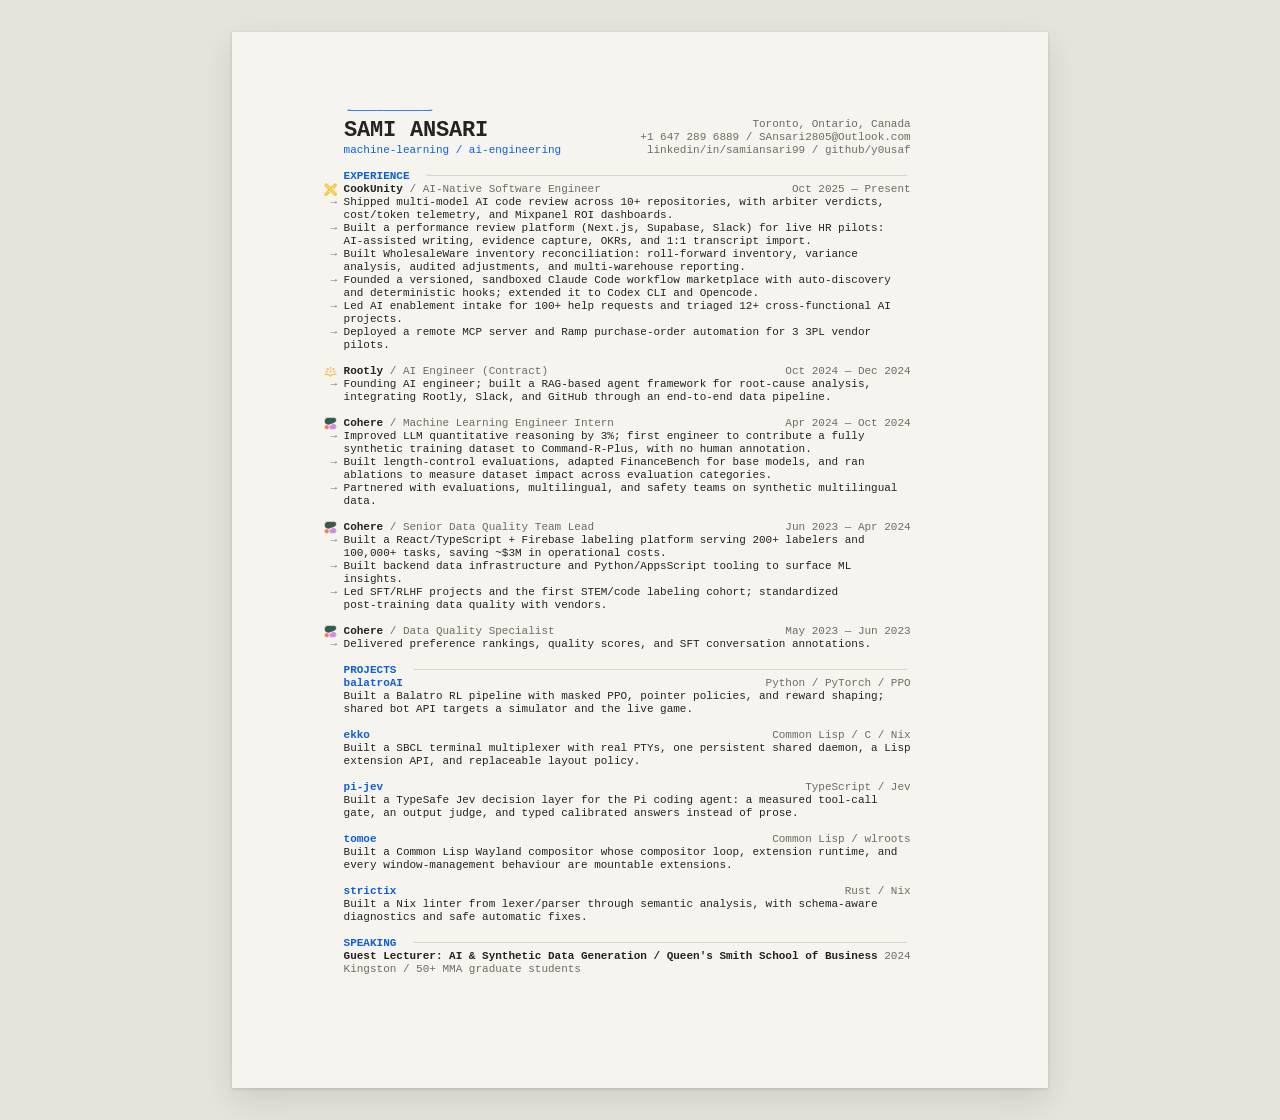
==== index.html @ 53332563 "Refresh projects and fix print output" ====
<!doctype html>
<html lang="en">
<head>
  <meta charset="utf-8">
  <meta name="viewport" content="width=device-width, initial-scale=1">
  <title>Sami Ansari</title>
  <link rel="stylesheet" href="terminal.css">
  <style>
    @font-face { font-family: "Departure Mono"; src: url("assets/DepartureMono-Regular.ttf") format("truetype"); font-weight: 400; font-style: normal; font-display: block; }
    :root { --canvas: #e4e3dc; --paper: #f5f4ef; --ink: #242321; --rule: #d1cec3; --dim: #6e6c64; --accent: #0f5fd6; }
    * { box-sizing: border-box; }
    html { background: var(--canvas); }
    body { min-width: 0; margin: 0; padding: 32px; color: var(--ink); background: var(--canvas); }
    .paper { width: min(8.5in, 100%); min-height: 11in; margin: 0 auto; padding: 60px 72px; background: var(--paper); box-shadow: 0 1px 3px rgb(0 0 0 / 14%), 0 12px 32px rgb(0 0 0 / 10%); }
    .terminal { --terminal-cols: 96; --terminal-rows: 72; --terminal-font-size: 11px; --terminal-cell-height: 13px; --terminal-foreground: var(--ink); --terminal-background: var(--paper); --terminal-accent: var(--accent); --terminal-dim: var(--dim); --terminal-rule: var(--rule); width: 100%; height: auto; min-height: calc(var(--terminal-rows) * var(--terminal-cell-height)); overflow: visible; font-family: "Departure Mono", monospace; }
    @media (max-width: 760px) { body { padding: 0; } .paper { width: max-content; min-height: 0; padding: 24px; box-shadow: none; } .terminal { overflow: visible; } }
    @page { size: letter; margin: 0; }
    @media print { html, body { margin: 0; padding: 0; background: #fff; } .paper { width: 8.5in; min-height: 0; height: auto; margin: 0; padding: 60px 72px; background: #fff; box-shadow: none; } .terminal { --terminal-background: #fff; } }
  </style>
</head>
<body>
  <main class="paper">
    <pre class="terminal" aria-label="Sami Ansari résumé"><span class="terminal-row"><span class="terminal-cell"> </span><span class="terminal-cell"> </span><span class="terminal-cell"> </span><span class="terminal-cell"> </span><span class="terminal-cell"> </span><span class="terminal-cell"> </span><span class="terminal-cell"> </span><span class="terminal-cell"> </span><span class="terminal-cell"> </span><span class="terminal-cell"> </span><span class="terminal-cell"> </span><span class="terminal-cell"> </span><span class="terminal-cell"> </span><span class="terminal-cell"> </span><span class="terminal-cell"> </span><span class="terminal-cell"> </span><span class="terminal-cell"> </span><span class="terminal-cell"> </span><span class="terminal-cell"> </span><span class="terminal-cell"> </span><span class="terminal-cell"> </span><span class="terminal-cell"> </span><span class="terminal-cell"> </span><span class="terminal-cell"> </span><span class="terminal-cell"> </span><span class="terminal-cell"> </span><span class="terminal-cell"> </span><span class="terminal-cell"> </span><span class="terminal-cell"> </span><span class="terminal-cell"> </span><span class="terminal-cell"> </span><span class="terminal-cell"> </span><span class="terminal-cell"> </span><span class="terminal-cell"> </span><span class="terminal-cell"> </span><span class="terminal-cell"> </span><span class="terminal-cell"> </span><span class="terminal-cell"> </span><span class="terminal-cell"> </span><span class="terminal-cell"> </span><span class="terminal-cell"> </span><span class="terminal-cell"> </span><span class="terminal-cell"> </span><span class="terminal-cell"> </span><span class="terminal-cell"> </span><span class="terminal-cell"> </span><span class="terminal-cell"> </span><span class="terminal-cell"> </span><span class="terminal-cell"> </span><span class="terminal-cell"> </span><span class="terminal-cell"> </span><span class="terminal-cell"> </span><span class="terminal-cell"> </span><span class="terminal-cell"> </span><span class="terminal-cell"> </span><span class="terminal-cell"> </span><span class="terminal-cell"> </span><span class="terminal-cell"> </span><span class="terminal-cell"> </span><span class="terminal-cell"> </span><span class="terminal-cell"> </span><span class="terminal-cell"> </span><span class="terminal-cell"> </span><span class="terminal-cell"> </span><span class="terminal-cell"> </span><span class="terminal-cell"> </span><span class="terminal-cell"> </span><span class="terminal-cell"> </span><span class="terminal-cell"> </span><span class="terminal-cell"> </span><span class="terminal-cell"> </span><span class="terminal-cell"> </span><span class="terminal-cell"> </span><span class="terminal-cell"> </span><span class="terminal-cell"> </span><span class="terminal-cell"> </span><span class="terminal-cell"> </span><span class="terminal-cell"> </span><span class="terminal-cell"> </span><span class="terminal-cell"> </span><span class="terminal-cell"> </span><span class="terminal-cell"> </span><span class="terminal-cell"> </span><span class="terminal-cell"> </span><span class="terminal-cell"> </span><span class="terminal-cell"> </span><span class="terminal-cell"> </span><span class="terminal-cell"> </span><span class="terminal-cell"> </span><span class="terminal-cell"> </span><span class="terminal-cell"> </span><span class="terminal-cell"> </span><span class="terminal-cell"> </span><span class="terminal-cell"> </span><span class="terminal-cell"> </span><span class="terminal-cell"> </span></span>
<span class="terminal-row"><span class="terminal-cell"> </span><span class="terminal-cell"> </span><span class="terminal-cell"> </span><span class="terminal-cell"> </span><span class="terminal-cell"> </span><span class="terminal-cell"> </span><span class="terminal-cell accent">╶</span><span class="terminal-cell accent">─</span><span class="terminal-cell accent">─</span><span class="terminal-cell accent">─</span><span class="terminal-cell accent">─</span><span class="terminal-cell accent">─</span><span class="terminal-cell accent">─</span><span class="terminal-cell accent">─</span><span class="terminal-cell accent">─</span><span class="terminal-cell accent">─</span><span class="terminal-cell accent">─</span><span class="terminal-cell accent">─</span><span class="terminal-cell accent">─</span><span class="terminal-cell accent">╴</span><span class="terminal-cell"> </span><span class="terminal-cell"> </span><span class="terminal-cell"> </span><span class="terminal-cell"> </span><span class="terminal-cell"> </span><span class="terminal-cell"> </span><span class="terminal-cell"> </span><span class="terminal-cell"> </span><span class="terminal-cell"> </span><span class="terminal-cell"> </span><span class="terminal-cell"> </span><span class="terminal-cell"> </span><span class="terminal-cell"> </span><span class="terminal-cell"> </span><span class="terminal-cell"> </span><span class="terminal-cell"> </span><span class="terminal-cell"> </span><span class="terminal-cell"> </span><span class="terminal-cell"> </span><span class="terminal-cell"> </span><span class="terminal-cell"> </span><span class="terminal-cell"> </span><span class="terminal-cell"> </span><span class="terminal-cell"> </span><span class="terminal-cell"> </span><span class="terminal-cell"> </span><span class="terminal-cell"> </span><span class="terminal-cell"> </span><span class="terminal-cell"> </span><span class="terminal-cell"> </span><span class="terminal-cell"> </span><span class="terminal-cell"> </span><span class="terminal-cell"> </span><span class="terminal-cell"> </span><span class="terminal-cell"> </span><span class="terminal-cell"> </span><span class="terminal-cell"> </span><span class="terminal-cell"> </span><span class="terminal-cell"> </span><span class="terminal-cell"> </span><span class="terminal-cell"> </span><span class="terminal-cell"> </span><span class="terminal-cell"> </span><span class="terminal-cell"> </span><span class="terminal-cell"> </span><span class="terminal-cell"> </span><span class="terminal-cell"> </span><span class="terminal-cell"> </span><span class="terminal-cell"> </span><span class="terminal-cell"> </span><span class="terminal-cell"> </span><span class="terminal-cell"> </span><span class="terminal-cell"> </span><span class="terminal-cell"> </span><span class="terminal-cell"> </span><span class="terminal-cell"> </span><span class="terminal-cell"> </span><span class="terminal-cell"> </span><span class="terminal-cell"> </span><span class="terminal-cell"> </span><span class="terminal-cell"> </span><span class="terminal-cell"> </span><span class="terminal-cell"> </span><span class="terminal-cell"> </span><span class="terminal-cell"> </span><span class="terminal-cell"> </span><span class="terminal-cell"> </span><span class="terminal-cell"> </span><span class="terminal-cell"> </span><span class="terminal-cell"> </span><span class="terminal-cell"> </span><span class="terminal-cell"> </span><span class="terminal-cell"> </span><span class="terminal-cell"> </span><span class="terminal-cell"> </span><span class="terminal-cell"> </span></span>
<span class="terminal-row"><span class="terminal-cell"> </span><span class="terminal-cell"> </span><span class="terminal-cell"> </span><span class="terminal-cell"> </span><span class="terminal-cell"> </span><span class="terminal-cell"> </span><span class="terminal-cell terminal-scaled-glyph strong" style="--terminal-scale:2;grid-column:span 2">S</span><span class="terminal-cell terminal-scaled-glyph strong" style="--terminal-scale:2;grid-column:span 2">A</span><span class="terminal-cell terminal-scaled-glyph strong" style="--terminal-scale:2;grid-column:span 2">M</span><span class="terminal-cell terminal-scaled-glyph strong" style="--terminal-scale:2;grid-column:span 2">I</span><span class="terminal-cell terminal-scaled-glyph strong" style="--terminal-scale:2;grid-column:span 2"> </span><span class="terminal-cell terminal-scaled-glyph strong" style="--terminal-scale:2;grid-column:span 2">A</span><span class="terminal-cell terminal-scaled-glyph strong" style="--terminal-scale:2;grid-column:span 2">N</span><span class="terminal-cell terminal-scaled-glyph strong" style="--terminal-scale:2;grid-column:span 2">S</span><span class="terminal-cell terminal-scaled-glyph strong" style="--terminal-scale:2;grid-column:span 2">A</span><span class="terminal-cell terminal-scaled-glyph strong" style="--terminal-scale:2;grid-column:span 2">R</span><span class="terminal-cell terminal-scaled-glyph strong" style="--terminal-scale:2;grid-column:span 2">I</span><span class="terminal-cell"> </span><span class="terminal-cell"> </span><span class="terminal-cell"> </span><span class="terminal-cell"> </span><span class="terminal-cell"> </span><span class="terminal-cell"> </span><span class="terminal-cell"> </span><span class="terminal-cell"> </span><span class="terminal-cell"> </span><span class="terminal-cell"> </span><span class="terminal-cell"> </span><span class="terminal-cell"> </span><span class="terminal-cell"> </span><span class="terminal-cell"> </span><span class="terminal-cell"> </span><span class="terminal-cell"> </span><span class="terminal-cell"> </span><span class="terminal-cell"> </span><span class="terminal-cell"> </span><span class="terminal-cell"> </span><span class="terminal-cell"> </span><span class="terminal-cell"> </span><span class="terminal-cell"> </span><span class="terminal-cell"> </span><span class="terminal-cell"> </span><span class="terminal-cell"> </span><span class="terminal-cell"> </span><span class="terminal-cell"> </span><span class="terminal-cell"> </span><span class="terminal-cell"> </span><span class="terminal-cell"> </span><span class="terminal-cell"> </span><span class="terminal-cell"> </span><span class="terminal-cell"> </span><span class="terminal-cell"> </span><span class="terminal-cell"> </span><span class="terminal-cell"> </span><span class="terminal-cell"> </span><span class="terminal-cell"> </span><span class="terminal-cell"> </span><span class="terminal-cell dim">T</span><span class="terminal-cell dim">o</span><span class="terminal-cell dim">r</span><span class="terminal-cell dim">o</span><span class="terminal-cell dim">n</span><span class="terminal-cell dim">t</span><span class="terminal-cell dim">o</span><span class="terminal-cell dim">,</span><span class="terminal-cell dim"> </span><span class="terminal-cell dim">O</span><span class="terminal-cell dim">n</span><span class="terminal-cell dim">t</span><span class="terminal-cell dim">a</span><span class="terminal-cell dim">r</span><span class="terminal-cell dim">i</span><span class="terminal-cell dim">o</span><span class="terminal-cell dim">,</span><span class="terminal-cell dim"> </span><span class="terminal-cell dim">C</span><span class="terminal-cell dim">a</span><span class="terminal-cell dim">n</span><span class="terminal-cell dim">a</span><span class="terminal-cell dim">d</span><span class="terminal-cell dim">a</span><span class="terminal-cell"> </span><span class="terminal-cell"> </span><span class="terminal-cell"> </span><span class="terminal-cell"> </span></span>
<span class="terminal-row"><span class="terminal-cell"> </span><span class="terminal-cell"> </span><span class="terminal-cell"> </span><span class="terminal-cell"> </span><span class="terminal-cell"> </span><span class="terminal-cell"> </span><span class="terminal-cell"> </span><span class="terminal-cell"> </span><span class="terminal-cell"> </span><span class="terminal-cell"> </span><span class="terminal-cell"> </span><span class="terminal-cell"> </span><span class="terminal-cell"> </span><span class="terminal-cell"> </span><span class="terminal-cell"> </span><span class="terminal-cell"> </span><span class="terminal-cell"> </span><span class="terminal-cell"> </span><span class="terminal-cell"> </span><span class="terminal-cell"> </span><span class="terminal-cell"> </span><span class="terminal-cell"> </span><span class="terminal-cell"> </span><span class="terminal-cell"> </span><span class="terminal-cell"> </span><span class="terminal-cell"> </span><span class="terminal-cell"> </span><span class="terminal-cell"> </span><span class="terminal-cell"> </span><span class="terminal-cell"> </span><span class="terminal-cell"> </span><span class="terminal-cell"> </span><span class="terminal-cell"> </span><span class="terminal-cell"> </span><span class="terminal-cell"> </span><span class="terminal-cell"> </span><span class="terminal-cell"> </span><span class="terminal-cell"> </span><span class="terminal-cell"> </span><span class="terminal-cell"> </span><span class="terminal-cell"> </span><span class="terminal-cell"> </span><span class="terminal-cell"> </span><span class="terminal-cell"> </span><span class="terminal-cell"> </span><span class="terminal-cell"> </span><span class="terminal-cell"> </span><span class="terminal-cell"> </span><span class="terminal-cell"> </span><span class="terminal-cell"> </span><span class="terminal-cell"> </span><span class="terminal-cell dim">+</span><span class="terminal-cell dim">1</span><span class="terminal-cell dim"> </span><span class="terminal-cell dim">6</span><span class="terminal-cell dim">4</span><span class="terminal-cell dim">7</span><span class="terminal-cell dim"> </span><span class="terminal-cell dim">2</span><span class="terminal-cell dim">8</span><span class="terminal-cell dim">9</span><span class="terminal-cell dim"> </span><span class="terminal-cell dim">6</span><span class="terminal-cell dim">8</span><span class="terminal-cell dim">8</span><span class="terminal-cell dim">9</span><span class="terminal-cell dim"> </span><span class="terminal-cell dim">/</span><span class="terminal-cell dim"> </span><span class="terminal-cell dim">S</span><span class="terminal-cell dim">A</span><span class="terminal-cell dim">n</span><span class="terminal-cell dim">s</span><span class="terminal-cell dim">a</span><span class="terminal-cell dim">r</span><span class="terminal-cell dim">i</span><span class="terminal-cell dim">2</span><span class="terminal-cell dim">8</span><span class="terminal-cell dim">0</span><span class="terminal-cell dim">5</span><span class="terminal-cell dim">@</span><span class="terminal-cell dim">O</span><span class="terminal-cell dim">u</span><span class="terminal-cell dim">t</span><span class="terminal-cell dim">l</span><span class="terminal-cell dim">o</span><span class="terminal-cell dim">o</span><span class="terminal-cell dim">k</span><span class="terminal-cell dim">.</span><span class="terminal-cell dim">c</span><span class="terminal-cell dim">o</span><span class="terminal-cell dim">m</span><span class="terminal-cell"> </span><span class="terminal-cell"> </span><span class="terminal-cell"> </span><span class="terminal-cell"> </span></span>
<span class="terminal-row"><span class="terminal-cell"> </span><span class="terminal-cell"> </span><span class="terminal-cell"> </span><span class="terminal-cell"> </span><span class="terminal-cell"> </span><span class="terminal-cell"> </span><span class="terminal-cell accent">m</span><span class="terminal-cell accent">a</span><span class="terminal-cell accent">c</span><span class="terminal-cell accent">h</span><span class="terminal-cell accent">i</span><span class="terminal-cell accent">n</span><span class="terminal-cell accent">e</span><span class="terminal-cell accent">-</span><span class="terminal-cell accent">l</span><span class="terminal-cell accent">e</span><span class="terminal-cell accent">a</span><span class="terminal-cell accent">r</span><span class="terminal-cell accent">n</span><span class="terminal-cell accent">i</span><span class="terminal-cell accent">n</span><span class="terminal-cell accent">g</span><span class="terminal-cell accent"> </span><span class="terminal-cell accent">/</span><span class="terminal-cell accent"> </span><span class="terminal-cell accent">a</span><span class="terminal-cell accent">i</span><span class="terminal-cell accent">-</span><span class="terminal-cell accent">e</span><span class="terminal-cell accent">n</span><span class="terminal-cell accent">g</span><span class="terminal-cell accent">i</span><span class="terminal-cell accent">n</span><span class="terminal-cell accent">e</span><span class="terminal-cell accent">e</span><span class="terminal-cell accent">r</span><span class="terminal-cell accent">i</span><span class="terminal-cell accent">n</span><span class="terminal-cell accent">g</span><span class="terminal-cell"> </span><span class="terminal-cell"> </span><span class="terminal-cell"> </span><span class="terminal-cell"> </span><span class="terminal-cell"> </span><span class="terminal-cell"> </span><span class="terminal-cell"> </span><span class="terminal-cell"> </span><span class="terminal-cell"> </span><span class="terminal-cell"> </span><span class="terminal-cell"> </span><span class="terminal-cell"> </span><span class="terminal-cell"> </span><span class="terminal-cell dim">l</span><span class="terminal-cell dim">i</span><span class="terminal-cell dim">n</span><span class="terminal-cell dim">k</span><span class="terminal-cell dim">e</span><span class="terminal-cell dim">d</span><span class="terminal-cell dim">i</span><span class="terminal-cell dim">n</span><span class="terminal-cell dim">/</span><span class="terminal-cell dim">i</span><span class="terminal-cell dim">n</span><span class="terminal-cell dim">/</span><span class="terminal-cell dim">s</span><span class="terminal-cell dim">a</span><span class="terminal-cell dim">m</span><span class="terminal-cell dim">i</span><span class="terminal-cell dim">a</span><span class="terminal-cell dim">n</span><span class="terminal-cell dim">s</span><span class="terminal-cell dim">a</span><span class="terminal-cell dim">r</span><span class="terminal-cell dim">i</span><span class="terminal-cell dim">9</span><span class="terminal-cell dim">9</span><span class="terminal-cell dim"> </span><span class="terminal-cell dim">/</span><span class="terminal-cell dim"> </span><span class="terminal-cell dim">g</span><span class="terminal-cell dim">i</span><span class="terminal-cell dim">t</span><span class="terminal-cell dim">h</span><span class="terminal-cell dim">u</span><span class="terminal-cell dim">b</span><span class="terminal-cell dim">/</span><span class="terminal-cell dim">y</span><span class="terminal-cell dim">0</span><span class="terminal-cell dim">u</span><span class="terminal-cell dim">s</span><span class="terminal-cell dim">a</span><span class="terminal-cell dim">f</span><span class="terminal-cell"> </span><span class="terminal-cell"> </span><span class="terminal-cell"> </span><span class="terminal-cell"> </span></span>
<span class="terminal-row"><span class="terminal-cell"> </span><span class="terminal-cell"> </span><span class="terminal-cell"> </span><span class="terminal-cell"> </span><span class="terminal-cell"> </span><span class="terminal-cell"> </span><span class="terminal-cell"> </span><span class="terminal-cell"> </span><span class="terminal-cell"> </span><span class="terminal-cell"> </span><span class="terminal-cell"> </span><span class="terminal-cell"> </span><span class="terminal-cell"> </span><span class="terminal-cell"> </span><span class="terminal-cell"> </span><span class="terminal-cell"> </span><span class="terminal-cell"> </span><span class="terminal-cell"> </span><span class="terminal-cell"> </span><span class="terminal-cell"> </span><span class="terminal-cell"> </span><span class="terminal-cell"> </span><span class="terminal-cell"> </span><span class="terminal-cell"> </span><span class="terminal-cell"> </span><span class="terminal-cell"> </span><span class="terminal-cell"> </span><span class="terminal-cell"> </span><span class="terminal-cell"> </span><span class="terminal-cell"> </span><span class="terminal-cell"> </span><span class="terminal-cell"> </span><span class="terminal-cell"> </span><span class="terminal-cell"> </span><span class="terminal-cell"> </span><span class="terminal-cell"> </span><span class="terminal-cell"> </span><span class="terminal-cell"> </span><span class="terminal-cell"> </span><span class="terminal-cell"> </span><span class="terminal-cell"> </span><span class="terminal-cell"> </span><span class="terminal-cell"> </span><span class="terminal-cell"> </span><span class="terminal-cell"> </span><span class="terminal-cell"> </span><span class="terminal-cell"> </span><span class="terminal-cell"> </span><span class="terminal-cell"> </span><span class="terminal-cell"> </span><span class="terminal-cell"> </span><span class="terminal-cell"> </span><span class="terminal-cell"> </span><span class="terminal-cell"> </span><span class="terminal-cell"> </span><span class="terminal-cell"> </span><span class="terminal-cell"> </span><span class="terminal-cell"> </span><span class="terminal-cell"> </span><span class="terminal-cell"> </span><span class="terminal-cell"> </span><span class="terminal-cell"> </span><span class="terminal-cell"> </span><span class="terminal-cell"> </span><span class="terminal-cell"> </span><span class="terminal-cell"> </span><span class="terminal-cell"> </span><span class="terminal-cell"> </span><span class="terminal-cell"> </span><span class="terminal-cell"> </span><span class="terminal-cell"> </span><span class="terminal-cell"> </span><span class="terminal-cell"> </span><span class="terminal-cell"> </span><span class="terminal-cell"> </span><span class="terminal-cell"> </span><span class="terminal-cell"> </span><span class="terminal-cell"> </span><span class="terminal-cell"> </span><span class="terminal-cell"> </span><span class="terminal-cell"> </span><span class="terminal-cell"> </span><span class="terminal-cell"> </span><span class="terminal-cell"> </span><span class="terminal-cell"> </span><span class="terminal-cell"> </span><span class="terminal-cell"> </span><span class="terminal-cell"> </span><span class="terminal-cell"> </span><span class="terminal-cell"> </span><span class="terminal-cell"> </span><span class="terminal-cell"> </span><span class="terminal-cell"> </span><span class="terminal-cell"> </span><span class="terminal-cell"> </span><span class="terminal-cell"> </span></span>
<span class="terminal-row"><span class="terminal-cell"> </span><span class="terminal-cell"> </span><span class="terminal-cell"> </span><span class="terminal-cell"> </span><span class="terminal-cell"> </span><span class="terminal-cell"> </span><span class="terminal-cell accent strong">E</span><span class="terminal-cell accent strong">X</span><span class="terminal-cell accent strong">P</span><span class="terminal-cell accent strong">E</span><span class="terminal-cell accent strong">R</span><span class="terminal-cell accent strong">I</span><span class="terminal-cell accent strong">E</span><span class="terminal-cell accent strong">N</span><span class="terminal-cell accent strong">C</span><span class="terminal-cell accent strong">E</span><span class="terminal-cell"> </span><span class="terminal-cell"> </span><span class="terminal-cell rule">╶</span><span class="terminal-cell rule">─</span><span class="terminal-cell rule">─</span><span class="terminal-cell rule">─</span><span class="terminal-cell rule">─</span><span class="terminal-cell rule">─</span><span class="terminal-cell rule">─</span><span class="terminal-cell rule">─</span><span class="terminal-cell rule">─</span><span class="terminal-cell rule">─</span><span class="terminal-cell rule">─</span><span class="terminal-cell rule">─</span><span class="terminal-cell rule">─</span><span class="terminal-cell rule">─</span><span class="terminal-cell rule">─</span><span class="terminal-cell rule">─</span><span class="terminal-cell rule">─</span><span class="terminal-cell rule">─</span><span class="terminal-cell rule">─</span><span class="terminal-cell rule">─</span><span class="terminal-cell rule">─</span><span class="terminal-cell rule">─</span><span class="terminal-cell rule">─</span><span class="terminal-cell rule">─</span><span class="terminal-cell rule">─</span><span class="terminal-cell rule">─</span><span class="terminal-cell rule">─</span><span class="terminal-cell rule">─</span><span class="terminal-cell rule">─</span><span class="terminal-cell rule">─</span><span class="terminal-cell rule">─</span><span class="terminal-cell rule">─</span><span class="terminal-cell rule">─</span><span class="terminal-cell rule">─</span><span class="terminal-cell rule">─</span><span class="terminal-cell rule">─</span><span class="terminal-cell rule">─</span><span class="terminal-cell rule">─</span><span class="terminal-cell rule">─</span><span class="terminal-cell rule">─</span><span class="terminal-cell rule">─</span><span class="terminal-cell rule">─</span><span class="terminal-cell rule">─</span><span class="terminal-cell rule">─</span><span class="terminal-cell rule">─</span><span class="terminal-cell rule">─</span><span class="terminal-cell rule">─</span><span class="terminal-cell rule">─</span><span class="terminal-cell rule">─</span><span class="terminal-cell rule">─</span><span class="terminal-cell rule">─</span><span class="terminal-cell rule">─</span><span class="terminal-cell rule">─</span><span class="terminal-cell rule">─</span><span class="terminal-cell rule">─</span><span class="terminal-cell rule">─</span><span class="terminal-cell rule">─</span><span class="terminal-cell rule">─</span><span class="terminal-cell rule">─</span><span class="terminal-cell rule">─</span><span class="terminal-cell rule">─</span><span class="terminal-cell rule">─</span><span class="terminal-cell rule">─</span><span class="terminal-cell rule">─</span><span class="terminal-cell rule">─</span><span class="terminal-cell rule">─</span><span class="terminal-cell rule">─</span><span class="terminal-cell rule">─</span><span class="terminal-cell rule">─</span><span class="terminal-cell rule">─</span><span class="terminal-cell rule">─</span><span class="terminal-cell rule">─</span><span class="terminal-cell rule">─</span><span class="terminal-cell rule">╴</span><span class="terminal-cell"> </span><span class="terminal-cell"> </span><span class="terminal-cell"> </span><span class="terminal-cell"> </span></span>
<span class="terminal-row"><span class="terminal-cell"> </span><span class="terminal-cell"> </span><span class="terminal-cell"> </span><img class="terminal-image" style="--terminal-span-x:2;--terminal-span-y:1" src="assets/cookunity.png" alt=""><span class="terminal-cell"> </span><span class="terminal-cell strong">C</span><span class="terminal-cell strong">o</span><span class="terminal-cell strong">o</span><span class="terminal-cell strong">k</span><span class="terminal-cell strong">U</span><span class="terminal-cell strong">n</span><span class="terminal-cell strong">i</span><span class="terminal-cell strong">t</span><span class="terminal-cell strong">y</span><span class="terminal-cell dim"> </span><span class="terminal-cell dim">/</span><span class="terminal-cell dim"> </span><span class="terminal-cell dim">A</span><span class="terminal-cell dim">I</span><span class="terminal-cell dim">-</span><span class="terminal-cell dim">N</span><span class="terminal-cell dim">a</span><span class="terminal-cell dim">t</span><span class="terminal-cell dim">i</span><span class="terminal-cell dim">v</span><span class="terminal-cell dim">e</span><span class="terminal-cell dim"> </span><span class="terminal-cell dim">S</span><span class="terminal-cell dim">o</span><span class="terminal-cell dim">f</span><span class="terminal-cell dim">t</span><span class="terminal-cell dim">w</span><span class="terminal-cell dim">a</span><span class="terminal-cell dim">r</span><span class="terminal-cell dim">e</span><span class="terminal-cell dim"> </span><span class="terminal-cell dim">E</span><span class="terminal-cell dim">n</span><span class="terminal-cell dim">g</span><span class="terminal-cell dim">i</span><span class="terminal-cell dim">n</span><span class="terminal-cell dim">e</span><span class="terminal-cell dim">e</span><span class="terminal-cell dim">r</span><span class="terminal-cell"> </span><span class="terminal-cell"> </span><span class="terminal-cell"> </span><span class="terminal-cell"> </span><span class="terminal-cell"> </span><span class="terminal-cell"> </span><span class="terminal-cell"> </span><span class="terminal-cell"> </span><span class="terminal-cell"> </span><span class="terminal-cell"> </span><span class="terminal-cell"> </span><span class="terminal-cell"> </span><span class="terminal-cell"> </span><span class="terminal-cell"> </span><span class="terminal-cell"> </span><span class="terminal-cell"> </span><span class="terminal-cell"> </span><span class="terminal-cell"> </span><span class="terminal-cell"> </span><span class="terminal-cell"> </span><span class="terminal-cell"> </span><span class="terminal-cell"> </span><span class="terminal-cell"> </span><span class="terminal-cell"> </span><span class="terminal-cell"> </span><span class="terminal-cell"> </span><span class="terminal-cell"> </span><span class="terminal-cell"> </span><span class="terminal-cell"> </span><span class="terminal-cell dim">O</span><span class="terminal-cell dim">c</span><span class="terminal-cell dim">t</span><span class="terminal-cell dim"> </span><span class="terminal-cell dim">2</span><span class="terminal-cell dim">0</span><span class="terminal-cell dim">2</span><span class="terminal-cell dim">5</span><span class="terminal-cell dim"> </span><span class="terminal-cell dim">—</span><span class="terminal-cell dim"> </span><span class="terminal-cell dim">P</span><span class="terminal-cell dim">r</span><span class="terminal-cell dim">e</span><span class="terminal-cell dim">s</span><span class="terminal-cell dim">e</span><span class="terminal-cell dim">n</span><span class="terminal-cell dim">t</span><span class="terminal-cell"> </span><span class="terminal-cell"> </span><span class="terminal-cell"> </span><span class="terminal-cell"> </span></span>
<span class="terminal-row"><span class="terminal-cell"> </span><span class="terminal-cell"> </span><span class="terminal-cell"> </span><span class="terminal-cell"> </span><span class="terminal-cell dim">→</span><span class="terminal-cell"> </span><span class="terminal-cell">S</span><span class="terminal-cell">h</span><span class="terminal-cell">i</span><span class="terminal-cell">p</span><span class="terminal-cell">p</span><span class="terminal-cell">e</span><span class="terminal-cell">d</span><span class="terminal-cell"> </span><span class="terminal-cell">m</span><span class="terminal-cell">u</span><span class="terminal-cell">l</span><span class="terminal-cell">t</span><span class="terminal-cell">i</span><span class="terminal-cell">-</span><span class="terminal-cell">m</span><span class="terminal-cell">o</span><span class="terminal-cell">d</span><span class="terminal-cell">e</span><span class="terminal-cell">l</span><span class="terminal-cell"> </span><span class="terminal-cell">A</span><span class="terminal-cell">I</span><span class="terminal-cell"> </span><span class="terminal-cell">c</span><span class="terminal-cell">o</span><span class="terminal-cell">d</span><span class="terminal-cell">e</span><span class="terminal-cell"> </span><span class="terminal-cell">r</span><span class="terminal-cell">e</span><span class="terminal-cell">v</span><span class="terminal-cell">i</span><span class="terminal-cell">e</span><span class="terminal-cell">w</span><span class="terminal-cell"> </span><span class="terminal-cell">a</span><span class="terminal-cell">c</span><span class="terminal-cell">r</span><span class="terminal-cell">o</span><span class="terminal-cell">s</span><span class="terminal-cell">s</span><span class="terminal-cell"> </span><span class="terminal-cell">1</span><span class="terminal-cell">0</span><span class="terminal-cell">+</span><span class="terminal-cell"> </span><span class="terminal-cell">r</span><span class="terminal-cell">e</span><span class="terminal-cell">p</span><span class="terminal-cell">o</span><span class="terminal-cell">s</span><span class="terminal-cell">i</span><span class="terminal-cell">t</span><span class="terminal-cell">o</span><span class="terminal-cell">r</span><span class="terminal-cell">i</span><span class="terminal-cell">e</span><span class="terminal-cell">s</span><span class="terminal-cell">,</span><span class="terminal-cell"> </span><span class="terminal-cell">w</span><span class="terminal-cell">i</span><span class="terminal-cell">t</span><span class="terminal-cell">h</span><span class="terminal-cell"> </span><span class="terminal-cell">a</span><span class="terminal-cell">r</span><span class="terminal-cell">b</span><span class="terminal-cell">i</span><span class="terminal-cell">t</span><span class="terminal-cell">e</span><span class="terminal-cell">r</span><span class="terminal-cell"> </span><span class="terminal-cell">v</span><span class="terminal-cell">e</span><span class="terminal-cell">r</span><span class="terminal-cell">d</span><span class="terminal-cell">i</span><span class="terminal-cell">c</span><span class="terminal-cell">t</span><span class="terminal-cell">s</span><span class="terminal-cell">,</span><span class="terminal-cell"> </span><span class="terminal-cell"> </span><span class="terminal-cell"> </span><span class="terminal-cell"> </span><span class="terminal-cell"> </span><span class="terminal-cell"> </span><span class="terminal-cell"> </span><span class="terminal-cell"> </span></span>
<span class="terminal-row"><span class="terminal-cell"> </span><span class="terminal-cell"> </span><span class="terminal-cell"> </span><span class="terminal-cell"> </span><span class="terminal-cell"> </span><span class="terminal-cell"> </span><span class="terminal-cell">c</span><span class="terminal-cell">o</span><span class="terminal-cell">s</span><span class="terminal-cell">t</span><span class="terminal-cell">/</span><span class="terminal-cell">t</span><span class="terminal-cell">o</span><span class="terminal-cell">k</span><span class="terminal-cell">e</span><span class="terminal-cell">n</span><span class="terminal-cell"> </span><span class="terminal-cell">t</span><span class="terminal-cell">e</span><span class="terminal-cell">l</span><span class="terminal-cell">e</span><span class="terminal-cell">m</span><span class="terminal-cell">e</span><span class="terminal-cell">t</span><span class="terminal-cell">r</span><span class="terminal-cell">y</span><span class="terminal-cell">,</span><span class="terminal-cell"> </span><span class="terminal-cell">a</span><span class="terminal-cell">n</span><span class="terminal-cell">d</span><span class="terminal-cell"> </span><span class="terminal-cell">M</span><span class="terminal-cell">i</span><span class="terminal-cell">x</span><span class="terminal-cell">p</span><span class="terminal-cell">a</span><span class="terminal-cell">n</span><span class="terminal-cell">e</span><span class="terminal-cell">l</span><span class="terminal-cell"> </span><span class="terminal-cell">R</span><span class="terminal-cell">O</span><span class="terminal-cell">I</span><span class="terminal-cell"> </span><span class="terminal-cell">d</span><span class="terminal-cell">a</span><span class="terminal-cell">s</span><span class="terminal-cell">h</span><span class="terminal-cell">b</span><span class="terminal-cell">o</span><span class="terminal-cell">a</span><span class="terminal-cell">r</span><span class="terminal-cell">d</span><span class="terminal-cell">s</span><span class="terminal-cell">.</span><span class="terminal-cell"> </span><span class="terminal-cell"> </span><span class="terminal-cell"> </span><span class="terminal-cell"> </span><span class="terminal-cell"> </span><span class="terminal-cell"> </span><span class="terminal-cell"> </span><span class="terminal-cell"> </span><span class="terminal-cell"> </span><span class="terminal-cell"> </span><span class="terminal-cell"> </span><span class="terminal-cell"> </span><span class="terminal-cell"> </span><span class="terminal-cell"> </span><span class="terminal-cell"> </span><span class="terminal-cell"> </span><span class="terminal-cell"> </span><span class="terminal-cell"> </span><span class="terminal-cell"> </span><span class="terminal-cell"> </span><span class="terminal-cell"> </span><span class="terminal-cell"> </span><span class="terminal-cell"> </span><span class="terminal-cell"> </span><span class="terminal-cell"> </span><span class="terminal-cell"> </span><span class="terminal-cell"> </span><span class="terminal-cell"> </span><span class="terminal-cell"> </span><span class="terminal-cell"> </span><span class="terminal-cell"> </span><span class="terminal-cell"> </span><span class="terminal-cell"> </span><span class="terminal-cell"> </span><span class="terminal-cell"> </span><span class="terminal-cell"> </span><span class="terminal-cell"> </span><span class="terminal-cell"> </span><span class="terminal-cell"> </span><span class="terminal-cell"> </span></span>
<span class="terminal-row"><span class="terminal-cell"> </span><span class="terminal-cell"> </span><span class="terminal-cell"> </span><span class="terminal-cell"> </span><span class="terminal-cell dim">→</span><span class="terminal-cell"> </span><span class="terminal-cell">B</span><span class="terminal-cell">u</span><span class="terminal-cell">i</span><span class="terminal-cell">l</span><span class="terminal-cell">t</span><span class="terminal-cell"> </span><span class="terminal-cell">a</span><span class="terminal-cell"> </span><span class="terminal-cell">p</span><span class="terminal-cell">e</span><span class="terminal-cell">r</span><span class="terminal-cell">f</span><span class="terminal-cell">o</span><span class="terminal-cell">r</span><span class="terminal-cell">m</span><span class="terminal-cell">a</span><span class="terminal-cell">n</span><span class="terminal-cell">c</span><span class="terminal-cell">e</span><span class="terminal-cell"> </span><span class="terminal-cell">r</span><span class="terminal-cell">e</span><span class="terminal-cell">v</span><span class="terminal-cell">i</span><span class="terminal-cell">e</span><span class="terminal-cell">w</span><span class="terminal-cell"> </span><span class="terminal-cell">p</span><span class="terminal-cell">l</span><span class="terminal-cell">a</span><span class="terminal-cell">t</span><span class="terminal-cell">f</span><span class="terminal-cell">o</span><span class="terminal-cell">r</span><span class="terminal-cell">m</span><span class="terminal-cell"> </span><span class="terminal-cell">(</span><span class="terminal-cell">N</span><span class="terminal-cell">e</span><span class="terminal-cell">x</span><span class="terminal-cell">t</span><span class="terminal-cell">.</span><span class="terminal-cell">j</span><span class="terminal-cell">s</span><span class="terminal-cell">,</span><span class="terminal-cell"> </span><span class="terminal-cell">S</span><span class="terminal-cell">u</span><span class="terminal-cell">p</span><span class="terminal-cell">a</span><span class="terminal-cell">b</span><span class="terminal-cell">a</span><span class="terminal-cell">s</span><span class="terminal-cell">e</span><span class="terminal-cell">,</span><span class="terminal-cell"> </span><span class="terminal-cell">S</span><span class="terminal-cell">l</span><span class="terminal-cell">a</span><span class="terminal-cell">c</span><span class="terminal-cell">k</span><span class="terminal-cell">)</span><span class="terminal-cell"> </span><span class="terminal-cell">f</span><span class="terminal-cell">o</span><span class="terminal-cell">r</span><span class="terminal-cell"> </span><span class="terminal-cell">l</span><span class="terminal-cell">i</span><span class="terminal-cell">v</span><span class="terminal-cell">e</span><span class="terminal-cell"> </span><span class="terminal-cell">H</span><span class="terminal-cell">R</span><span class="terminal-cell"> </span><span class="terminal-cell">p</span><span class="terminal-cell">i</span><span class="terminal-cell">l</span><span class="terminal-cell">o</span><span class="terminal-cell">t</span><span class="terminal-cell">s</span><span class="terminal-cell">:</span><span class="terminal-cell"> </span><span class="terminal-cell"> </span><span class="terminal-cell"> </span><span class="terminal-cell"> </span><span class="terminal-cell"> </span><span class="terminal-cell"> </span><span class="terminal-cell"> </span><span class="terminal-cell"> </span></span>
<span class="terminal-row"><span class="terminal-cell"> </span><span class="terminal-cell"> </span><span class="terminal-cell"> </span><span class="terminal-cell"> </span><span class="terminal-cell"> </span><span class="terminal-cell"> </span><span class="terminal-cell">A</span><span class="terminal-cell">I</span><span class="terminal-cell">-</span><span class="terminal-cell">a</span><span class="terminal-cell">s</span><span class="terminal-cell">s</span><span class="terminal-cell">i</span><span class="terminal-cell">s</span><span class="terminal-cell">t</span><span class="terminal-cell">e</span><span class="terminal-cell">d</span><span class="terminal-cell"> </span><span class="terminal-cell">w</span><span class="terminal-cell">r</span><span class="terminal-cell">i</span><span class="terminal-cell">t</span><span class="terminal-cell">i</span><span class="terminal-cell">n</span><span class="terminal-cell">g</span><span class="terminal-cell">,</span><span class="terminal-cell"> </span><span class="terminal-cell">e</span><span class="terminal-cell">v</span><span class="terminal-cell">i</span><span class="terminal-cell">d</span><span class="terminal-cell">e</span><span class="terminal-cell">n</span><span class="terminal-cell">c</span><span class="terminal-cell">e</span><span class="terminal-cell"> </span><span class="terminal-cell">c</span><span class="terminal-cell">a</span><span class="terminal-cell">p</span><span class="terminal-cell">t</span><span class="terminal-cell">u</span><span class="terminal-cell">r</span><span class="terminal-cell">e</span><span class="terminal-cell">,</span><span class="terminal-cell"> </span><span class="terminal-cell">O</span><span class="terminal-cell">K</span><span class="terminal-cell">R</span><span class="terminal-cell">s</span><span class="terminal-cell">,</span><span class="terminal-cell"> </span><span class="terminal-cell">a</span><span class="terminal-cell">n</span><span class="terminal-cell">d</span><span class="terminal-cell"> </span><span class="terminal-cell">1</span><span class="terminal-cell">:</span><span class="terminal-cell">1</span><span class="terminal-cell"> </span><span class="terminal-cell">t</span><span class="terminal-cell">r</span><span class="terminal-cell">a</span><span class="terminal-cell">n</span><span class="terminal-cell">s</span><span class="terminal-cell">c</span><span class="terminal-cell">r</span><span class="terminal-cell">i</span><span class="terminal-cell">p</span><span class="terminal-cell">t</span><span class="terminal-cell"> </span><span class="terminal-cell">i</span><span class="terminal-cell">m</span><span class="terminal-cell">p</span><span class="terminal-cell">o</span><span class="terminal-cell">r</span><span class="terminal-cell">t</span><span class="terminal-cell">.</span><span class="terminal-cell"> </span><span class="terminal-cell"> </span><span class="terminal-cell"> </span><span class="terminal-cell"> </span><span class="terminal-cell"> </span><span class="terminal-cell"> </span><span class="terminal-cell"> </span><span class="terminal-cell"> </span><span class="terminal-cell"> </span><span class="terminal-cell"> </span><span class="terminal-cell"> </span><span class="terminal-cell"> </span><span class="terminal-cell"> </span><span class="terminal-cell"> </span><span class="terminal-cell"> </span><span class="terminal-cell"> </span><span class="terminal-cell"> </span><span class="terminal-cell"> </span><span class="terminal-cell"> </span></span>
<span class="terminal-row"><span class="terminal-cell"> </span><span class="terminal-cell"> </span><span class="terminal-cell"> </span><span class="terminal-cell"> </span><span class="terminal-cell dim">→</span><span class="terminal-cell"> </span><span class="terminal-cell">B</span><span class="terminal-cell">u</span><span class="terminal-cell">i</span><span class="terminal-cell">l</span><span class="terminal-cell">t</span><span class="terminal-cell"> </span><span class="terminal-cell">W</span><span class="terminal-cell">h</span><span class="terminal-cell">o</span><span class="terminal-cell">l</span><span class="terminal-cell">e</span><span class="terminal-cell">s</span><span class="terminal-cell">a</span><span class="terminal-cell">l</span><span class="terminal-cell">e</span><span class="terminal-cell">W</span><span class="terminal-cell">a</span><span class="terminal-cell">r</span><span class="terminal-cell">e</span><span class="terminal-cell"> </span><span class="terminal-cell">i</span><span class="terminal-cell">n</span><span class="terminal-cell">v</span><span class="terminal-cell">e</span><span class="terminal-cell">n</span><span class="terminal-cell">t</span><span class="terminal-cell">o</span><span class="terminal-cell">r</span><span class="terminal-cell">y</span><span class="terminal-cell"> </span><span class="terminal-cell">r</span><span class="terminal-cell">e</span><span class="terminal-cell">c</span><span class="terminal-cell">o</span><span class="terminal-cell">n</span><span class="terminal-cell">c</span><span class="terminal-cell">i</span><span class="terminal-cell">l</span><span class="terminal-cell">i</span><span class="terminal-cell">a</span><span class="terminal-cell">t</span><span class="terminal-cell">i</span><span class="terminal-cell">o</span><span class="terminal-cell">n</span><span class="terminal-cell">:</span><span class="terminal-cell"> </span><span class="terminal-cell">r</span><span class="terminal-cell">o</span><span class="terminal-cell">l</span><span class="terminal-cell">l</span><span class="terminal-cell">-</span><span class="terminal-cell">f</span><span class="terminal-cell">o</span><span class="terminal-cell">r</span><span class="terminal-cell">w</span><span class="terminal-cell">a</span><span class="terminal-cell">r</span><span class="terminal-cell">d</span><span class="terminal-cell"> </span><span class="terminal-cell">i</span><span class="terminal-cell">n</span><span class="terminal-cell">v</span><span class="terminal-cell">e</span><span class="terminal-cell">n</span><span class="terminal-cell">t</span><span class="terminal-cell">o</span><span class="terminal-cell">r</span><span class="terminal-cell">y</span><span class="terminal-cell">,</span><span class="terminal-cell"> </span><span class="terminal-cell">v</span><span class="terminal-cell">a</span><span class="terminal-cell">r</span><span class="terminal-cell">i</span><span class="terminal-cell">a</span><span class="terminal-cell">n</span><span class="terminal-cell">c</span><span class="terminal-cell">e</span><span class="terminal-cell"> </span><span class="terminal-cell"> </span><span class="terminal-cell"> </span><span class="terminal-cell"> </span><span class="terminal-cell"> </span><span class="terminal-cell"> </span><span class="terminal-cell"> </span><span class="terminal-cell"> </span><span class="terminal-cell"> </span><span class="terminal-cell"> </span><span class="terminal-cell"> </span><span class="terminal-cell"> </span></span>
<span class="terminal-row"><span class="terminal-cell"> </span><span class="terminal-cell"> </span><span class="terminal-cell"> </span><span class="terminal-cell"> </span><span class="terminal-cell"> </span><span class="terminal-cell"> </span><span class="terminal-cell">a</span><span class="terminal-cell">n</span><span class="terminal-cell">a</span><span class="terminal-cell">l</span><span class="terminal-cell">y</span><span class="terminal-cell">s</span><span class="terminal-cell">i</span><span class="terminal-cell">s</span><span class="terminal-cell">,</span><span class="terminal-cell"> </span><span class="terminal-cell">a</span><span class="terminal-cell">u</span><span class="terminal-cell">d</span><span class="terminal-cell">i</span><span class="terminal-cell">t</span><span class="terminal-cell">e</span><span class="terminal-cell">d</span><span class="terminal-cell"> </span><span class="terminal-cell">a</span><span class="terminal-cell">d</span><span class="terminal-cell">j</span><span class="terminal-cell">u</span><span class="terminal-cell">s</span><span class="terminal-cell">t</span><span class="terminal-cell">m</span><span class="terminal-cell">e</span><span class="terminal-cell">n</span><span class="terminal-cell">t</span><span class="terminal-cell">s</span><span class="terminal-cell">,</span><span class="terminal-cell"> </span><span class="terminal-cell">a</span><span class="terminal-cell">n</span><span class="terminal-cell">d</span><span class="terminal-cell"> </span><span class="terminal-cell">m</span><span class="terminal-cell">u</span><span class="terminal-cell">l</span><span class="terminal-cell">t</span><span class="terminal-cell">i</span><span class="terminal-cell">-</span><span class="terminal-cell">w</span><span class="terminal-cell">a</span><span class="terminal-cell">r</span><span class="terminal-cell">e</span><span class="terminal-cell">h</span><span class="terminal-cell">o</span><span class="terminal-cell">u</span><span class="terminal-cell">s</span><span class="terminal-cell">e</span><span class="terminal-cell"> </span><span class="terminal-cell">r</span><span class="terminal-cell">e</span><span class="terminal-cell">p</span><span class="terminal-cell">o</span><span class="terminal-cell">r</span><span class="terminal-cell">t</span><span class="terminal-cell">i</span><span class="terminal-cell">n</span><span class="terminal-cell">g</span><span class="terminal-cell">.</span><span class="terminal-cell"> </span><span class="terminal-cell"> </span><span class="terminal-cell"> </span><span class="terminal-cell"> </span><span class="terminal-cell"> </span><span class="terminal-cell"> </span><span class="terminal-cell"> </span><span class="terminal-cell"> </span><span class="terminal-cell"> </span><span class="terminal-cell"> </span><span class="terminal-cell"> </span><span class="terminal-cell"> </span><span class="terminal-cell"> </span><span class="terminal-cell"> </span><span class="terminal-cell"> </span><span class="terminal-cell"> </span><span class="terminal-cell"> </span><span class="terminal-cell"> </span><span class="terminal-cell"> </span><span class="terminal-cell"> </span><span class="terminal-cell"> </span><span class="terminal-cell"> </span><span class="terminal-cell"> </span><span class="terminal-cell"> </span><span class="terminal-cell"> </span><span class="terminal-cell"> </span><span class="terminal-cell"> </span><span class="terminal-cell"> </span><span class="terminal-cell"> </span></span>
<span class="terminal-row"><span class="terminal-cell"> </span><span class="terminal-cell"> </span><span class="terminal-cell"> </span><span class="terminal-cell"> </span><span class="terminal-cell dim">→</span><span class="terminal-cell"> </span><span class="terminal-cell">F</span><span class="terminal-cell">o</span><span class="terminal-cell">u</span><span class="terminal-cell">n</span><span class="terminal-cell">d</span><span class="terminal-cell">e</span><span class="terminal-cell">d</span><span class="terminal-cell"> </span><span class="terminal-cell">a</span><span class="terminal-cell"> </span><span class="terminal-cell">v</span><span class="terminal-cell">e</span><span class="terminal-cell">r</span><span class="terminal-cell">s</span><span class="terminal-cell">i</span><span class="terminal-cell">o</span><span class="terminal-cell">n</span><span class="terminal-cell">e</span><span class="terminal-cell">d</span><span class="terminal-cell">,</span><span class="terminal-cell"> </span><span class="terminal-cell">s</span><span class="terminal-cell">a</span><span class="terminal-cell">n</span><span class="terminal-cell">d</span><span class="terminal-cell">b</span><span class="terminal-cell">o</span><span class="terminal-cell">x</span><span class="terminal-cell">e</span><span class="terminal-cell">d</span><span class="terminal-cell"> </span><span class="terminal-cell">C</span><span class="terminal-cell">l</span><span class="terminal-cell">a</span><span class="terminal-cell">u</span><span class="terminal-cell">d</span><span class="terminal-cell">e</span><span class="terminal-cell"> </span><span class="terminal-cell">C</span><span class="terminal-cell">o</span><span class="terminal-cell">d</span><span class="terminal-cell">e</span><span class="terminal-cell"> </span><span class="terminal-cell">w</span><span class="terminal-cell">o</span><span class="terminal-cell">r</span><span class="terminal-cell">k</span><span class="terminal-cell">f</span><span class="terminal-cell">l</span><span class="terminal-cell">o</span><span class="terminal-cell">w</span><span class="terminal-cell"> </span><span class="terminal-cell">m</span><span class="terminal-cell">a</span><span class="terminal-cell">r</span><span class="terminal-cell">k</span><span class="terminal-cell">e</span><span class="terminal-cell">t</span><span class="terminal-cell">p</span><span class="terminal-cell">l</span><span class="terminal-cell">a</span><span class="terminal-cell">c</span><span class="terminal-cell">e</span><span class="terminal-cell"> </span><span class="terminal-cell">w</span><span class="terminal-cell">i</span><span class="terminal-cell">t</span><span class="terminal-cell">h</span><span class="terminal-cell"> </span><span class="terminal-cell">a</span><span class="terminal-cell">u</span><span class="terminal-cell">t</span><span class="terminal-cell">o</span><span class="terminal-cell">-</span><span class="terminal-cell">d</span><span class="terminal-cell">i</span><span class="terminal-cell">s</span><span class="terminal-cell">c</span><span class="terminal-cell">o</span><span class="terminal-cell">v</span><span class="terminal-cell">e</span><span class="terminal-cell">r</span><span class="terminal-cell">y</span><span class="terminal-cell"> </span><span class="terminal-cell"> </span><span class="terminal-cell"> </span><span class="terminal-cell"> </span><span class="terminal-cell"> </span><span class="terminal-cell"> </span><span class="terminal-cell"> </span></span>
<span class="terminal-row"><span class="terminal-cell"> </span><span class="terminal-cell"> </span><span class="terminal-cell"> </span><span class="terminal-cell"> </span><span class="terminal-cell"> </span><span class="terminal-cell"> </span><span class="terminal-cell">a</span><span class="terminal-cell">n</span><span class="terminal-cell">d</span><span class="terminal-cell"> </span><span class="terminal-cell">d</span><span class="terminal-cell">e</span><span class="terminal-cell">t</span><span class="terminal-cell">e</span><span class="terminal-cell">r</span><span class="terminal-cell">m</span><span class="terminal-cell">i</span><span class="terminal-cell">n</span><span class="terminal-cell">i</span><span class="terminal-cell">s</span><span class="terminal-cell">t</span><span class="terminal-cell">i</span><span class="terminal-cell">c</span><span class="terminal-cell"> </span><span class="terminal-cell">h</span><span class="terminal-cell">o</span><span class="terminal-cell">o</span><span class="terminal-cell">k</span><span class="terminal-cell">s</span><span class="terminal-cell">;</span><span class="terminal-cell"> </span><span class="terminal-cell">e</span><span class="terminal-cell">x</span><span class="terminal-cell">t</span><span class="terminal-cell">e</span><span class="terminal-cell">n</span><span class="terminal-cell">d</span><span class="terminal-cell">e</span><span class="terminal-cell">d</span><span class="terminal-cell"> </span><span class="terminal-cell">i</span><span class="terminal-cell">t</span><span class="terminal-cell"> </span><span class="terminal-cell">t</span><span class="terminal-cell">o</span><span class="terminal-cell"> </span><span class="terminal-cell">C</span><span class="terminal-cell">o</span><span class="terminal-cell">d</span><span class="terminal-cell">e</span><span class="terminal-cell">x</span><span class="terminal-cell"> </span><span class="terminal-cell">C</span><span class="terminal-cell">L</span><span class="terminal-cell">I</span><span class="terminal-cell"> </span><span class="terminal-cell">a</span><span class="terminal-cell">n</span><span class="terminal-cell">d</span><span class="terminal-cell"> </span><span class="terminal-cell">O</span><span class="terminal-cell">p</span><span class="terminal-cell">e</span><span class="terminal-cell">n</span><span class="terminal-cell">c</span><span class="terminal-cell">o</span><span class="terminal-cell">d</span><span class="terminal-cell">e</span><span class="terminal-cell">.</span><span class="terminal-cell"> </span><span class="terminal-cell"> </span><span class="terminal-cell"> </span><span class="terminal-cell"> </span><span class="terminal-cell"> </span><span class="terminal-cell"> </span><span class="terminal-cell"> </span><span class="terminal-cell"> </span><span class="terminal-cell"> </span><span class="terminal-cell"> </span><span class="terminal-cell"> </span><span class="terminal-cell"> </span><span class="terminal-cell"> </span><span class="terminal-cell"> </span><span class="terminal-cell"> </span><span class="terminal-cell"> </span><span class="terminal-cell"> </span><span class="terminal-cell"> </span><span class="terminal-cell"> </span><span class="terminal-cell"> </span><span class="terminal-cell"> </span><span class="terminal-cell"> </span><span class="terminal-cell"> </span><span class="terminal-cell"> </span><span class="terminal-cell"> </span><span class="terminal-cell"> </span><span class="terminal-cell"> </span></span>
<span class="terminal-row"><span class="terminal-cell"> </span><span class="terminal-cell"> </span><span class="terminal-cell"> </span><span class="terminal-cell"> </span><span class="terminal-cell dim">→</span><span class="terminal-cell"> </span><span class="terminal-cell">L</span><span class="terminal-cell">e</span><span class="terminal-cell">d</span><span class="terminal-cell"> </span><span class="terminal-cell">A</span><span class="terminal-cell">I</span><span class="terminal-cell"> </span><span class="terminal-cell">e</span><span class="terminal-cell">n</span><span class="terminal-cell">a</span><span class="terminal-cell">b</span><span class="terminal-cell">l</span><span class="terminal-cell">e</span><span class="terminal-cell">m</span><span class="terminal-cell">e</span><span class="terminal-cell">n</span><span class="terminal-cell">t</span><span class="terminal-cell"> </span><span class="terminal-cell">i</span><span class="terminal-cell">n</span><span class="terminal-cell">t</span><span class="terminal-cell">a</span><span class="terminal-cell">k</span><span class="terminal-cell">e</span><span class="terminal-cell"> </span><span class="terminal-cell">f</span><span class="terminal-cell">o</span><span class="terminal-cell">r</span><span class="terminal-cell"> </span><span class="terminal-cell">1</span><span class="terminal-cell">0</span><span class="terminal-cell">0</span><span class="terminal-cell">+</span><span class="terminal-cell"> </span><span class="terminal-cell">h</span><span class="terminal-cell">e</span><span class="terminal-cell">l</span><span class="terminal-cell">p</span><span class="terminal-cell"> </span><span class="terminal-cell">r</span><span class="terminal-cell">e</span><span class="terminal-cell">q</span><span class="terminal-cell">u</span><span class="terminal-cell">e</span><span class="terminal-cell">s</span><span class="terminal-cell">t</span><span class="terminal-cell">s</span><span class="terminal-cell"> </span><span class="terminal-cell">a</span><span class="terminal-cell">n</span><span class="terminal-cell">d</span><span class="terminal-cell"> </span><span class="terminal-cell">t</span><span class="terminal-cell">r</span><span class="terminal-cell">i</span><span class="terminal-cell">a</span><span class="terminal-cell">g</span><span class="terminal-cell">e</span><span class="terminal-cell">d</span><span class="terminal-cell"> </span><span class="terminal-cell">1</span><span class="terminal-cell">2</span><span class="terminal-cell">+</span><span class="terminal-cell"> </span><span class="terminal-cell">c</span><span class="terminal-cell">r</span><span class="terminal-cell">o</span><span class="terminal-cell">s</span><span class="terminal-cell">s</span><span class="terminal-cell">-</span><span class="terminal-cell">f</span><span class="terminal-cell">u</span><span class="terminal-cell">n</span><span class="terminal-cell">c</span><span class="terminal-cell">t</span><span class="terminal-cell">i</span><span class="terminal-cell">o</span><span class="terminal-cell">n</span><span class="terminal-cell">a</span><span class="terminal-cell">l</span><span class="terminal-cell"> </span><span class="terminal-cell">A</span><span class="terminal-cell">I</span><span class="terminal-cell"> </span><span class="terminal-cell"> </span><span class="terminal-cell"> </span><span class="terminal-cell"> </span><span class="terminal-cell"> </span><span class="terminal-cell"> </span><span class="terminal-cell"> </span></span>
<span class="terminal-row"><span class="terminal-cell"> </span><span class="terminal-cell"> </span><span class="terminal-cell"> </span><span class="terminal-cell"> </span><span class="terminal-cell"> </span><span class="terminal-cell"> </span><span class="terminal-cell">p</span><span class="terminal-cell">r</span><span class="terminal-cell">o</span><span class="terminal-cell">j</span><span class="terminal-cell">e</span><span class="terminal-cell">c</span><span class="terminal-cell">t</span><span class="terminal-cell">s</span><span class="terminal-cell">.</span><span class="terminal-cell"> </span><span class="terminal-cell"> </span><span class="terminal-cell"> </span><span class="terminal-cell"> </span><span class="terminal-cell"> </span><span class="terminal-cell"> </span><span class="terminal-cell"> </span><span class="terminal-cell"> </span><span class="terminal-cell"> </span><span class="terminal-cell"> </span><span class="terminal-cell"> </span><span class="terminal-cell"> </span><span class="terminal-cell"> </span><span class="terminal-cell"> </span><span class="terminal-cell"> </span><span class="terminal-cell"> </span><span class="terminal-cell"> </span><span class="terminal-cell"> </span><span class="terminal-cell"> </span><span class="terminal-cell"> </span><span class="terminal-cell"> </span><span class="terminal-cell"> </span><span class="terminal-cell"> </span><span class="terminal-cell"> </span><span class="terminal-cell"> </span><span class="terminal-cell"> </span><span class="terminal-cell"> </span><span class="terminal-cell"> </span><span class="terminal-cell"> </span><span class="terminal-cell"> </span><span class="terminal-cell"> </span><span class="terminal-cell"> </span><span class="terminal-cell"> </span><span class="terminal-cell"> </span><span class="terminal-cell"> </span><span class="terminal-cell"> </span><span class="terminal-cell"> </span><span class="terminal-cell"> </span><span class="terminal-cell"> </span><span class="terminal-cell"> </span><span class="terminal-cell"> </span><span class="terminal-cell"> </span><span class="terminal-cell"> </span><span class="terminal-cell"> </span><span class="terminal-cell"> </span><span class="terminal-cell"> </span><span class="terminal-cell"> </span><span class="terminal-cell"> </span><span class="terminal-cell"> </span><span class="terminal-cell"> </span><span class="terminal-cell"> </span><span class="terminal-cell"> </span><span class="terminal-cell"> </span><span class="terminal-cell"> </span><span class="terminal-cell"> </span><span class="terminal-cell"> </span><span class="terminal-cell"> </span><span class="terminal-cell"> </span><span class="terminal-cell"> </span><span class="terminal-cell"> </span><span class="terminal-cell"> </span><span class="terminal-cell"> </span><span class="terminal-cell"> </span><span class="terminal-cell"> </span><span class="terminal-cell"> </span><span class="terminal-cell"> </span><span class="terminal-cell"> </span><span class="terminal-cell"> </span><span class="terminal-cell"> </span><span class="terminal-cell"> </span><span class="terminal-cell"> </span><span class="terminal-cell"> </span><span class="terminal-cell"> </span><span class="terminal-cell"> </span><span class="terminal-cell"> </span><span class="terminal-cell"> </span><span class="terminal-cell"> </span><span class="terminal-cell"> </span><span class="terminal-cell"> </span><span class="terminal-cell"> </span><span class="terminal-cell"> </span></span>
<span class="terminal-row"><span class="terminal-cell"> </span><span class="terminal-cell"> </span><span class="terminal-cell"> </span><span class="terminal-cell"> </span><span class="terminal-cell dim">→</span><span class="terminal-cell"> </span><span class="terminal-cell">D</span><span class="terminal-cell">e</span><span class="terminal-cell">p</span><span class="terminal-cell">l</span><span class="terminal-cell">o</span><span class="terminal-cell">y</span><span class="terminal-cell">e</span><span class="terminal-cell">d</span><span class="terminal-cell"> </span><span class="terminal-cell">a</span><span class="terminal-cell"> </span><span class="terminal-cell">r</span><span class="terminal-cell">e</span><span class="terminal-cell">m</span><span class="terminal-cell">o</span><span class="terminal-cell">t</span><span class="terminal-cell">e</span><span class="terminal-cell"> </span><span class="terminal-cell">M</span><span class="terminal-cell">C</span><span class="terminal-cell">P</span><span class="terminal-cell"> </span><span class="terminal-cell">s</span><span class="terminal-cell">e</span><span class="terminal-cell">r</span><span class="terminal-cell">v</span><span class="terminal-cell">e</span><span class="terminal-cell">r</span><span class="terminal-cell"> </span><span class="terminal-cell">a</span><span class="terminal-cell">n</span><span class="terminal-cell">d</span><span class="terminal-cell"> </span><span class="terminal-cell">R</span><span class="terminal-cell">a</span><span class="terminal-cell">m</span><span class="terminal-cell">p</span><span class="terminal-cell"> </span><span class="terminal-cell">p</span><span class="terminal-cell">u</span><span class="terminal-cell">r</span><span class="terminal-cell">c</span><span class="terminal-cell">h</span><span class="terminal-cell">a</span><span class="terminal-cell">s</span><span class="terminal-cell">e</span><span class="terminal-cell">-</span><span class="terminal-cell">o</span><span class="terminal-cell">r</span><span class="terminal-cell">d</span><span class="terminal-cell">e</span><span class="terminal-cell">r</span><span class="terminal-cell"> </span><span class="terminal-cell">a</span><span class="terminal-cell">u</span><span class="terminal-cell">t</span><span class="terminal-cell">o</span><span class="terminal-cell">m</span><span class="terminal-cell">a</span><span class="terminal-cell">t</span><span class="terminal-cell">i</span><span class="terminal-cell">o</span><span class="terminal-cell">n</span><span class="terminal-cell"> </span><span class="terminal-cell">f</span><span class="terminal-cell">o</span><span class="terminal-cell">r</span><span class="terminal-cell"> </span><span class="terminal-cell">3</span><span class="terminal-cell"> </span><span class="terminal-cell">3</span><span class="terminal-cell">P</span><span class="terminal-cell">L</span><span class="terminal-cell"> </span><span class="terminal-cell">v</span><span class="terminal-cell">e</span><span class="terminal-cell">n</span><span class="terminal-cell">d</span><span class="terminal-cell">o</span><span class="terminal-cell">r</span><span class="terminal-cell"> </span><span class="terminal-cell"> </span><span class="terminal-cell"> </span><span class="terminal-cell"> </span><span class="terminal-cell"> </span><span class="terminal-cell"> </span><span class="terminal-cell"> </span><span class="terminal-cell"> </span><span class="terminal-cell"> </span><span class="terminal-cell"> </span></span>
<span class="terminal-row"><span class="terminal-cell"> </span><span class="terminal-cell"> </span><span class="terminal-cell"> </span><span class="terminal-cell"> </span><span class="terminal-cell"> </span><span class="terminal-cell"> </span><span class="terminal-cell">p</span><span class="terminal-cell">i</span><span class="terminal-cell">l</span><span class="terminal-cell">o</span><span class="terminal-cell">t</span><span class="terminal-cell">s</span><span class="terminal-cell">.</span><span class="terminal-cell"> </span><span class="terminal-cell"> </span><span class="terminal-cell"> </span><span class="terminal-cell"> </span><span class="terminal-cell"> </span><span class="terminal-cell"> </span><span class="terminal-cell"> </span><span class="terminal-cell"> </span><span class="terminal-cell"> </span><span class="terminal-cell"> </span><span class="terminal-cell"> </span><span class="terminal-cell"> </span><span class="terminal-cell"> </span><span class="terminal-cell"> </span><span class="terminal-cell"> </span><span class="terminal-cell"> </span><span class="terminal-cell"> </span><span class="terminal-cell"> </span><span class="terminal-cell"> </span><span class="terminal-cell"> </span><span class="terminal-cell"> </span><span class="terminal-cell"> </span><span class="terminal-cell"> </span><span class="terminal-cell"> </span><span class="terminal-cell"> </span><span class="terminal-cell"> </span><span class="terminal-cell"> </span><span class="terminal-cell"> </span><span class="terminal-cell"> </span><span class="terminal-cell"> </span><span class="terminal-cell"> </span><span class="terminal-cell"> </span><span class="terminal-cell"> </span><span class="terminal-cell"> </span><span class="terminal-cell"> </span><span class="terminal-cell"> </span><span class="terminal-cell"> </span><span class="terminal-cell"> </span><span class="terminal-cell"> </span><span class="terminal-cell"> </span><span class="terminal-cell"> </span><span class="terminal-cell"> </span><span class="terminal-cell"> </span><span class="terminal-cell"> </span><span class="terminal-cell"> </span><span class="terminal-cell"> </span><span class="terminal-cell"> </span><span class="terminal-cell"> </span><span class="terminal-cell"> </span><span class="terminal-cell"> </span><span class="terminal-cell"> </span><span class="terminal-cell"> </span><span class="terminal-cell"> </span><span class="terminal-cell"> </span><span class="terminal-cell"> </span><span class="terminal-cell"> </span><span class="terminal-cell"> </span><span class="terminal-cell"> </span><span class="terminal-cell"> </span><span class="terminal-cell"> </span><span class="terminal-cell"> </span><span class="terminal-cell"> </span><span class="terminal-cell"> </span><span class="terminal-cell"> </span><span class="terminal-cell"> </span><span class="terminal-cell"> </span><span class="terminal-cell"> </span><span class="terminal-cell"> </span><span class="terminal-cell"> </span><span class="terminal-cell"> </span><span class="terminal-cell"> </span><span class="terminal-cell"> </span><span class="terminal-cell"> </span><span class="terminal-cell"> </span><span class="terminal-cell"> </span><span class="terminal-cell"> </span><span class="terminal-cell"> </span><span class="terminal-cell"> </span><span class="terminal-cell"> </span><span class="terminal-cell"> </span><span class="terminal-cell"> </span><span class="terminal-cell"> </span><span class="terminal-cell"> </span></span>
<span class="terminal-row"><span class="terminal-cell"> </span><span class="terminal-cell"> </span><span class="terminal-cell"> </span><span class="terminal-cell"> </span><span class="terminal-cell"> </span><span class="terminal-cell"> </span><span class="terminal-cell"> </span><span class="terminal-cell"> </span><span class="terminal-cell"> </span><span class="terminal-cell"> </span><span class="terminal-cell"> </span><span class="terminal-cell"> </span><span class="terminal-cell"> </span><span class="terminal-cell"> </span><span class="terminal-cell"> </span><span class="terminal-cell"> </span><span class="terminal-cell"> </span><span class="terminal-cell"> </span><span class="terminal-cell"> </span><span class="terminal-cell"> </span><span class="terminal-cell"> </span><span class="terminal-cell"> </span><span class="terminal-cell"> </span><span class="terminal-cell"> </span><span class="terminal-cell"> </span><span class="terminal-cell"> </span><span class="terminal-cell"> </span><span class="terminal-cell"> </span><span class="terminal-cell"> </span><span class="terminal-cell"> </span><span class="terminal-cell"> </span><span class="terminal-cell"> </span><span class="terminal-cell"> </span><span class="terminal-cell"> </span><span class="terminal-cell"> </span><span class="terminal-cell"> </span><span class="terminal-cell"> </span><span class="terminal-cell"> </span><span class="terminal-cell"> </span><span class="terminal-cell"> </span><span class="terminal-cell"> </span><span class="terminal-cell"> </span><span class="terminal-cell"> </span><span class="terminal-cell"> </span><span class="terminal-cell"> </span><span class="terminal-cell"> </span><span class="terminal-cell"> </span><span class="terminal-cell"> </span><span class="terminal-cell"> </span><span class="terminal-cell"> </span><span class="terminal-cell"> </span><span class="terminal-cell"> </span><span class="terminal-cell"> </span><span class="terminal-cell"> </span><span class="terminal-cell"> </span><span class="terminal-cell"> </span><span class="terminal-cell"> </span><span class="terminal-cell"> </span><span class="terminal-cell"> </span><span class="terminal-cell"> </span><span class="terminal-cell"> </span><span class="terminal-cell"> </span><span class="terminal-cell"> </span><span class="terminal-cell"> </span><span class="terminal-cell"> </span><span class="terminal-cell"> </span><span class="terminal-cell"> </span><span class="terminal-cell"> </span><span class="terminal-cell"> </span><span class="terminal-cell"> </span><span class="terminal-cell"> </span><span class="terminal-cell"> </span><span class="terminal-cell"> </span><span class="terminal-cell"> </span><span class="terminal-cell"> </span><span class="terminal-cell"> </span><span class="terminal-cell"> </span><span class="terminal-cell"> </span><span class="terminal-cell"> </span><span class="terminal-cell"> </span><span class="terminal-cell"> </span><span class="terminal-cell"> </span><span class="terminal-cell"> </span><span class="terminal-cell"> </span><span class="terminal-cell"> </span><span class="terminal-cell"> </span><span class="terminal-cell"> </span><span class="terminal-cell"> </span><span class="terminal-cell"> </span><span class="terminal-cell"> </span><span class="terminal-cell"> </span><span class="terminal-cell"> </span><span class="terminal-cell"> </span><span class="terminal-cell"> </span><span class="terminal-cell"> </span><span class="terminal-cell"> </span></span>
<span class="terminal-row"><span class="terminal-cell"> </span><span class="terminal-cell"> </span><span class="terminal-cell"> </span><img class="terminal-image" style="--terminal-span-x:2;--terminal-span-y:1" src="assets/rootly.png" alt=""><span class="terminal-cell"> </span><span class="terminal-cell strong">R</span><span class="terminal-cell strong">o</span><span class="terminal-cell strong">o</span><span class="terminal-cell strong">t</span><span class="terminal-cell strong">l</span><span class="terminal-cell strong">y</span><span class="terminal-cell dim"> </span><span class="terminal-cell dim">/</span><span class="terminal-cell dim"> </span><span class="terminal-cell dim">A</span><span class="terminal-cell dim">I</span><span class="terminal-cell dim"> </span><span class="terminal-cell dim">E</span><span class="terminal-cell dim">n</span><span class="terminal-cell dim">g</span><span class="terminal-cell dim">i</span><span class="terminal-cell dim">n</span><span class="terminal-cell dim">e</span><span class="terminal-cell dim">e</span><span class="terminal-cell dim">r</span><span class="terminal-cell dim"> </span><span class="terminal-cell dim">(</span><span class="terminal-cell dim">C</span><span class="terminal-cell dim">o</span><span class="terminal-cell dim">n</span><span class="terminal-cell dim">t</span><span class="terminal-cell dim">r</span><span class="terminal-cell dim">a</span><span class="terminal-cell dim">c</span><span class="terminal-cell dim">t</span><span class="terminal-cell dim">)</span><span class="terminal-cell"> </span><span class="terminal-cell"> </span><span class="terminal-cell"> </span><span class="terminal-cell"> </span><span class="terminal-cell"> </span><span class="terminal-cell"> </span><span class="terminal-cell"> </span><span class="terminal-cell"> </span><span class="terminal-cell"> </span><span class="terminal-cell"> </span><span class="terminal-cell"> </span><span class="terminal-cell"> </span><span class="terminal-cell"> </span><span class="terminal-cell"> </span><span class="terminal-cell"> </span><span class="terminal-cell"> </span><span class="terminal-cell"> </span><span class="terminal-cell"> </span><span class="terminal-cell"> </span><span class="terminal-cell"> </span><span class="terminal-cell"> </span><span class="terminal-cell"> </span><span class="terminal-cell"> </span><span class="terminal-cell"> </span><span class="terminal-cell"> </span><span class="terminal-cell"> </span><span class="terminal-cell"> </span><span class="terminal-cell"> </span><span class="terminal-cell"> </span><span class="terminal-cell"> </span><span class="terminal-cell"> </span><span class="terminal-cell"> </span><span class="terminal-cell"> </span><span class="terminal-cell"> </span><span class="terminal-cell"> </span><span class="terminal-cell"> </span><span class="terminal-cell dim">O</span><span class="terminal-cell dim">c</span><span class="terminal-cell dim">t</span><span class="terminal-cell dim"> </span><span class="terminal-cell dim">2</span><span class="terminal-cell dim">0</span><span class="terminal-cell dim">2</span><span class="terminal-cell dim">4</span><span class="terminal-cell dim"> </span><span class="terminal-cell dim">—</span><span class="terminal-cell dim"> </span><span class="terminal-cell dim">D</span><span class="terminal-cell dim">e</span><span class="terminal-cell dim">c</span><span class="terminal-cell dim"> </span><span class="terminal-cell dim">2</span><span class="terminal-cell dim">0</span><span class="terminal-cell dim">2</span><span class="terminal-cell dim">4</span><span class="terminal-cell"> </span><span class="terminal-cell"> </span><span class="terminal-cell"> </span><span class="terminal-cell"> </span></span>
<span class="terminal-row"><span class="terminal-cell"> </span><span class="terminal-cell"> </span><span class="terminal-cell"> </span><span class="terminal-cell"> </span><span class="terminal-cell dim">→</span><span class="terminal-cell"> </span><span class="terminal-cell">F</span><span class="terminal-cell">o</span><span class="terminal-cell">u</span><span class="terminal-cell">n</span><span class="terminal-cell">d</span><span class="terminal-cell">i</span><span class="terminal-cell">n</span><span class="terminal-cell">g</span><span class="terminal-cell"> </span><span class="terminal-cell">A</span><span class="terminal-cell">I</span><span class="terminal-cell"> </span><span class="terminal-cell">e</span><span class="terminal-cell">n</span><span class="terminal-cell">g</span><span class="terminal-cell">i</span><span class="terminal-cell">n</span><span class="terminal-cell">e</span><span class="terminal-cell">e</span><span class="terminal-cell">r</span><span class="terminal-cell">;</span><span class="terminal-cell"> </span><span class="terminal-cell">b</span><span class="terminal-cell">u</span><span class="terminal-cell">i</span><span class="terminal-cell">l</span><span class="terminal-cell">t</span><span class="terminal-cell"> </span><span class="terminal-cell">a</span><span class="terminal-cell"> </span><span class="terminal-cell">R</span><span class="terminal-cell">A</span><span class="terminal-cell">G</span><span class="terminal-cell">-</span><span class="terminal-cell">b</span><span class="terminal-cell">a</span><span class="terminal-cell">s</span><span class="terminal-cell">e</span><span class="terminal-cell">d</span><span class="terminal-cell"> </span><span class="terminal-cell">a</span><span class="terminal-cell">g</span><span class="terminal-cell">e</span><span class="terminal-cell">n</span><span class="terminal-cell">t</span><span class="terminal-cell"> </span><span class="terminal-cell">f</span><span class="terminal-cell">r</span><span class="terminal-cell">a</span><span class="terminal-cell">m</span><span class="terminal-cell">e</span><span class="terminal-cell">w</span><span class="terminal-cell">o</span><span class="terminal-cell">r</span><span class="terminal-cell">k</span><span class="terminal-cell"> </span><span class="terminal-cell">f</span><span class="terminal-cell">o</span><span class="terminal-cell">r</span><span class="terminal-cell"> </span><span class="terminal-cell">r</span><span class="terminal-cell">o</span><span class="terminal-cell">o</span><span class="terminal-cell">t</span><span class="terminal-cell">-</span><span class="terminal-cell">c</span><span class="terminal-cell">a</span><span class="terminal-cell">u</span><span class="terminal-cell">s</span><span class="terminal-cell">e</span><span class="terminal-cell"> </span><span class="terminal-cell">a</span><span class="terminal-cell">n</span><span class="terminal-cell">a</span><span class="terminal-cell">l</span><span class="terminal-cell">y</span><span class="terminal-cell">s</span><span class="terminal-cell">i</span><span class="terminal-cell">s</span><span class="terminal-cell">,</span><span class="terminal-cell"> </span><span class="terminal-cell"> </span><span class="terminal-cell"> </span><span class="terminal-cell"> </span><span class="terminal-cell"> </span><span class="terminal-cell"> </span><span class="terminal-cell"> </span><span class="terminal-cell"> </span><span class="terminal-cell"> </span><span class="terminal-cell"> </span></span>
<span class="terminal-row"><span class="terminal-cell"> </span><span class="terminal-cell"> </span><span class="terminal-cell"> </span><span class="terminal-cell"> </span><span class="terminal-cell"> </span><span class="terminal-cell"> </span><span class="terminal-cell">i</span><span class="terminal-cell">n</span><span class="terminal-cell">t</span><span class="terminal-cell">e</span><span class="terminal-cell">g</span><span class="terminal-cell">r</span><span class="terminal-cell">a</span><span class="terminal-cell">t</span><span class="terminal-cell">i</span><span class="terminal-cell">n</span><span class="terminal-cell">g</span><span class="terminal-cell"> </span><span class="terminal-cell">R</span><span class="terminal-cell">o</span><span class="terminal-cell">o</span><span class="terminal-cell">t</span><span class="terminal-cell">l</span><span class="terminal-cell">y</span><span class="terminal-cell">,</span><span class="terminal-cell"> </span><span class="terminal-cell">S</span><span class="terminal-cell">l</span><span class="terminal-cell">a</span><span class="terminal-cell">c</span><span class="terminal-cell">k</span><span class="terminal-cell">,</span><span class="terminal-cell"> </span><span class="terminal-cell">a</span><span class="terminal-cell">n</span><span class="terminal-cell">d</span><span class="terminal-cell"> </span><span class="terminal-cell">G</span><span class="terminal-cell">i</span><span class="terminal-cell">t</span><span class="terminal-cell">H</span><span class="terminal-cell">u</span><span class="terminal-cell">b</span><span class="terminal-cell"> </span><span class="terminal-cell">t</span><span class="terminal-cell">h</span><span class="terminal-cell">r</span><span class="terminal-cell">o</span><span class="terminal-cell">u</span><span class="terminal-cell">g</span><span class="terminal-cell">h</span><span class="terminal-cell"> </span><span class="terminal-cell">a</span><span class="terminal-cell">n</span><span class="terminal-cell"> </span><span class="terminal-cell">e</span><span class="terminal-cell">n</span><span class="terminal-cell">d</span><span class="terminal-cell">-</span><span class="terminal-cell">t</span><span class="terminal-cell">o</span><span class="terminal-cell">-</span><span class="terminal-cell">e</span><span class="terminal-cell">n</span><span class="terminal-cell">d</span><span class="terminal-cell"> </span><span class="terminal-cell">d</span><span class="terminal-cell">a</span><span class="terminal-cell">t</span><span class="terminal-cell">a</span><span class="terminal-cell"> </span><span class="terminal-cell">p</span><span class="terminal-cell">i</span><span class="terminal-cell">p</span><span class="terminal-cell">e</span><span class="terminal-cell">l</span><span class="terminal-cell">i</span><span class="terminal-cell">n</span><span class="terminal-cell">e</span><span class="terminal-cell">.</span><span class="terminal-cell"> </span><span class="terminal-cell"> </span><span class="terminal-cell"> </span><span class="terminal-cell"> </span><span class="terminal-cell"> </span><span class="terminal-cell"> </span><span class="terminal-cell"> </span><span class="terminal-cell"> </span><span class="terminal-cell"> </span><span class="terminal-cell"> </span><span class="terminal-cell"> </span><span class="terminal-cell"> </span><span class="terminal-cell"> </span><span class="terminal-cell"> </span><span class="terminal-cell"> </span><span class="terminal-cell"> </span></span>
<span class="terminal-row"><span class="terminal-cell"> </span><span class="terminal-cell"> </span><span class="terminal-cell"> </span><span class="terminal-cell"> </span><span class="terminal-cell"> </span><span class="terminal-cell"> </span><span class="terminal-cell"> </span><span class="terminal-cell"> </span><span class="terminal-cell"> </span><span class="terminal-cell"> </span><span class="terminal-cell"> </span><span class="terminal-cell"> </span><span class="terminal-cell"> </span><span class="terminal-cell"> </span><span class="terminal-cell"> </span><span class="terminal-cell"> </span><span class="terminal-cell"> </span><span class="terminal-cell"> </span><span class="terminal-cell"> </span><span class="terminal-cell"> </span><span class="terminal-cell"> </span><span class="terminal-cell"> </span><span class="terminal-cell"> </span><span class="terminal-cell"> </span><span class="terminal-cell"> </span><span class="terminal-cell"> </span><span class="terminal-cell"> </span><span class="terminal-cell"> </span><span class="terminal-cell"> </span><span class="terminal-cell"> </span><span class="terminal-cell"> </span><span class="terminal-cell"> </span><span class="terminal-cell"> </span><span class="terminal-cell"> </span><span class="terminal-cell"> </span><span class="terminal-cell"> </span><span class="terminal-cell"> </span><span class="terminal-cell"> </span><span class="terminal-cell"> </span><span class="terminal-cell"> </span><span class="terminal-cell"> </span><span class="terminal-cell"> </span><span class="terminal-cell"> </span><span class="terminal-cell"> </span><span class="terminal-cell"> </span><span class="terminal-cell"> </span><span class="terminal-cell"> </span><span class="terminal-cell"> </span><span class="terminal-cell"> </span><span class="terminal-cell"> </span><span class="terminal-cell"> </span><span class="terminal-cell"> </span><span class="terminal-cell"> </span><span class="terminal-cell"> </span><span class="terminal-cell"> </span><span class="terminal-cell"> </span><span class="terminal-cell"> </span><span class="terminal-cell"> </span><span class="terminal-cell"> </span><span class="terminal-cell"> </span><span class="terminal-cell"> </span><span class="terminal-cell"> </span><span class="terminal-cell"> </span><span class="terminal-cell"> </span><span class="terminal-cell"> </span><span class="terminal-cell"> </span><span class="terminal-cell"> </span><span class="terminal-cell"> </span><span class="terminal-cell"> </span><span class="terminal-cell"> </span><span class="terminal-cell"> </span><span class="terminal-cell"> </span><span class="terminal-cell"> </span><span class="terminal-cell"> </span><span class="terminal-cell"> </span><span class="terminal-cell"> </span><span class="terminal-cell"> </span><span class="terminal-cell"> </span><span class="terminal-cell"> </span><span class="terminal-cell"> </span><span class="terminal-cell"> </span><span class="terminal-cell"> </span><span class="terminal-cell"> </span><span class="terminal-cell"> </span><span class="terminal-cell"> </span><span class="terminal-cell"> </span><span class="terminal-cell"> </span><span class="terminal-cell"> </span><span class="terminal-cell"> </span><span class="terminal-cell"> </span><span class="terminal-cell"> </span><span class="terminal-cell"> </span><span class="terminal-cell"> </span><span class="terminal-cell"> </span><span class="terminal-cell"> </span><span class="terminal-cell"> </span></span>
<span class="terminal-row"><span class="terminal-cell"> </span><span class="terminal-cell"> </span><span class="terminal-cell"> </span><img class="terminal-image" style="--terminal-span-x:2;--terminal-span-y:1" src="assets/cohere.png" alt=""><span class="terminal-cell"> </span><span class="terminal-cell strong">C</span><span class="terminal-cell strong">o</span><span class="terminal-cell strong">h</span><span class="terminal-cell strong">e</span><span class="terminal-cell strong">r</span><span class="terminal-cell strong">e</span><span class="terminal-cell dim"> </span><span class="terminal-cell dim">/</span><span class="terminal-cell dim"> </span><span class="terminal-cell dim">M</span><span class="terminal-cell dim">a</span><span class="terminal-cell dim">c</span><span class="terminal-cell dim">h</span><span class="terminal-cell dim">i</span><span class="terminal-cell dim">n</span><span class="terminal-cell dim">e</span><span class="terminal-cell dim"> </span><span class="terminal-cell dim">L</span><span class="terminal-cell dim">e</span><span class="terminal-cell dim">a</span><span class="terminal-cell dim">r</span><span class="terminal-cell dim">n</span><span class="terminal-cell dim">i</span><span class="terminal-cell dim">n</span><span class="terminal-cell dim">g</span><span class="terminal-cell dim"> </span><span class="terminal-cell dim">E</span><span class="terminal-cell dim">n</span><span class="terminal-cell dim">g</span><span class="terminal-cell dim">i</span><span class="terminal-cell dim">n</span><span class="terminal-cell dim">e</span><span class="terminal-cell dim">e</span><span class="terminal-cell dim">r</span><span class="terminal-cell dim"> </span><span class="terminal-cell dim">I</span><span class="terminal-cell dim">n</span><span class="terminal-cell dim">t</span><span class="terminal-cell dim">e</span><span class="terminal-cell dim">r</span><span class="terminal-cell dim">n</span><span class="terminal-cell"> </span><span class="terminal-cell"> </span><span class="terminal-cell"> </span><span class="terminal-cell"> </span><span class="terminal-cell"> </span><span class="terminal-cell"> </span><span class="terminal-cell"> </span><span class="terminal-cell"> </span><span class="terminal-cell"> </span><span class="terminal-cell"> </span><span class="terminal-cell"> </span><span class="terminal-cell"> </span><span class="terminal-cell"> </span><span class="terminal-cell"> </span><span class="terminal-cell"> </span><span class="terminal-cell"> </span><span class="terminal-cell"> </span><span class="terminal-cell"> </span><span class="terminal-cell"> </span><span class="terminal-cell"> </span><span class="terminal-cell"> </span><span class="terminal-cell"> </span><span class="terminal-cell"> </span><span class="terminal-cell"> </span><span class="terminal-cell"> </span><span class="terminal-cell"> </span><span class="terminal-cell dim">A</span><span class="terminal-cell dim">p</span><span class="terminal-cell dim">r</span><span class="terminal-cell dim"> </span><span class="terminal-cell dim">2</span><span class="terminal-cell dim">0</span><span class="terminal-cell dim">2</span><span class="terminal-cell dim">4</span><span class="terminal-cell dim"> </span><span class="terminal-cell dim">—</span><span class="terminal-cell dim"> </span><span class="terminal-cell dim">O</span><span class="terminal-cell dim">c</span><span class="terminal-cell dim">t</span><span class="terminal-cell dim"> </span><span class="terminal-cell dim">2</span><span class="terminal-cell dim">0</span><span class="terminal-cell dim">2</span><span class="terminal-cell dim">4</span><span class="terminal-cell"> </span><span class="terminal-cell"> </span><span class="terminal-cell"> </span><span class="terminal-cell"> </span></span>
<span class="terminal-row"><span class="terminal-cell"> </span><span class="terminal-cell"> </span><span class="terminal-cell"> </span><span class="terminal-cell"> </span><span class="terminal-cell dim">→</span><span class="terminal-cell"> </span><span class="terminal-cell">I</span><span class="terminal-cell">m</span><span class="terminal-cell">p</span><span class="terminal-cell">r</span><span class="terminal-cell">o</span><span class="terminal-cell">v</span><span class="terminal-cell">e</span><span class="terminal-cell">d</span><span class="terminal-cell"> </span><span class="terminal-cell">L</span><span class="terminal-cell">L</span><span class="terminal-cell">M</span><span class="terminal-cell"> </span><span class="terminal-cell">q</span><span class="terminal-cell">u</span><span class="terminal-cell">a</span><span class="terminal-cell">n</span><span class="terminal-cell">t</span><span class="terminal-cell">i</span><span class="terminal-cell">t</span><span class="terminal-cell">a</span><span class="terminal-cell">t</span><span class="terminal-cell">i</span><span class="terminal-cell">v</span><span class="terminal-cell">e</span><span class="terminal-cell"> </span><span class="terminal-cell">r</span><span class="terminal-cell">e</span><span class="terminal-cell">a</span><span class="terminal-cell">s</span><span class="terminal-cell">o</span><span class="terminal-cell">n</span><span class="terminal-cell">i</span><span class="terminal-cell">n</span><span class="terminal-cell">g</span><span class="terminal-cell"> </span><span class="terminal-cell">b</span><span class="terminal-cell">y</span><span class="terminal-cell"> </span><span class="terminal-cell">3</span><span class="terminal-cell">%</span><span class="terminal-cell">;</span><span class="terminal-cell"> </span><span class="terminal-cell">f</span><span class="terminal-cell">i</span><span class="terminal-cell">r</span><span class="terminal-cell">s</span><span class="terminal-cell">t</span><span class="terminal-cell"> </span><span class="terminal-cell">e</span><span class="terminal-cell">n</span><span class="terminal-cell">g</span><span class="terminal-cell">i</span><span class="terminal-cell">n</span><span class="terminal-cell">e</span><span class="terminal-cell">e</span><span class="terminal-cell">r</span><span class="terminal-cell"> </span><span class="terminal-cell">t</span><span class="terminal-cell">o</span><span class="terminal-cell"> </span><span class="terminal-cell">c</span><span class="terminal-cell">o</span><span class="terminal-cell">n</span><span class="terminal-cell">t</span><span class="terminal-cell">r</span><span class="terminal-cell">i</span><span class="terminal-cell">b</span><span class="terminal-cell">u</span><span class="terminal-cell">t</span><span class="terminal-cell">e</span><span class="terminal-cell"> </span><span class="terminal-cell">a</span><span class="terminal-cell"> </span><span class="terminal-cell">f</span><span class="terminal-cell">u</span><span class="terminal-cell">l</span><span class="terminal-cell">l</span><span class="terminal-cell">y</span><span class="terminal-cell"> </span><span class="terminal-cell"> </span><span class="terminal-cell"> </span><span class="terminal-cell"> </span><span class="terminal-cell"> </span><span class="terminal-cell"> </span><span class="terminal-cell"> </span><span class="terminal-cell"> </span><span class="terminal-cell"> </span><span class="terminal-cell"> </span><span class="terminal-cell"> </span></span>
<span class="terminal-row"><span class="terminal-cell"> </span><span class="terminal-cell"> </span><span class="terminal-cell"> </span><span class="terminal-cell"> </span><span class="terminal-cell"> </span><span class="terminal-cell"> </span><span class="terminal-cell">s</span><span class="terminal-cell">y</span><span class="terminal-cell">n</span><span class="terminal-cell">t</span><span class="terminal-cell">h</span><span class="terminal-cell">e</span><span class="terminal-cell">t</span><span class="terminal-cell">i</span><span class="terminal-cell">c</span><span class="terminal-cell"> </span><span class="terminal-cell">t</span><span class="terminal-cell">r</span><span class="terminal-cell">a</span><span class="terminal-cell">i</span><span class="terminal-cell">n</span><span class="terminal-cell">i</span><span class="terminal-cell">n</span><span class="terminal-cell">g</span><span class="terminal-cell"> </span><span class="terminal-cell">d</span><span class="terminal-cell">a</span><span class="terminal-cell">t</span><span class="terminal-cell">a</span><span class="terminal-cell">s</span><span class="terminal-cell">e</span><span class="terminal-cell">t</span><span class="terminal-cell"> </span><span class="terminal-cell">t</span><span class="terminal-cell">o</span><span class="terminal-cell"> </span><span class="terminal-cell">C</span><span class="terminal-cell">o</span><span class="terminal-cell">m</span><span class="terminal-cell">m</span><span class="terminal-cell">a</span><span class="terminal-cell">n</span><span class="terminal-cell">d</span><span class="terminal-cell">-</span><span class="terminal-cell">R</span><span class="terminal-cell">-</span><span class="terminal-cell">P</span><span class="terminal-cell">l</span><span class="terminal-cell">u</span><span class="terminal-cell">s</span><span class="terminal-cell">,</span><span class="terminal-cell"> </span><span class="terminal-cell">w</span><span class="terminal-cell">i</span><span class="terminal-cell">t</span><span class="terminal-cell">h</span><span class="terminal-cell"> </span><span class="terminal-cell">n</span><span class="terminal-cell">o</span><span class="terminal-cell"> </span><span class="terminal-cell">h</span><span class="terminal-cell">u</span><span class="terminal-cell">m</span><span class="terminal-cell">a</span><span class="terminal-cell">n</span><span class="terminal-cell"> </span><span class="terminal-cell">a</span><span class="terminal-cell">n</span><span class="terminal-cell">n</span><span class="terminal-cell">o</span><span class="terminal-cell">t</span><span class="terminal-cell">a</span><span class="terminal-cell">t</span><span class="terminal-cell">i</span><span class="terminal-cell">o</span><span class="terminal-cell">n</span><span class="terminal-cell">.</span><span class="terminal-cell"> </span><span class="terminal-cell"> </span><span class="terminal-cell"> </span><span class="terminal-cell"> </span><span class="terminal-cell"> </span><span class="terminal-cell"> </span><span class="terminal-cell"> </span><span class="terminal-cell"> </span><span class="terminal-cell"> </span><span class="terminal-cell"> </span><span class="terminal-cell"> </span><span class="terminal-cell"> </span><span class="terminal-cell"> </span><span class="terminal-cell"> </span><span class="terminal-cell"> </span><span class="terminal-cell"> </span><span class="terminal-cell"> </span><span class="terminal-cell"> </span><span class="terminal-cell"> </span></span>
<span class="terminal-row"><span class="terminal-cell"> </span><span class="terminal-cell"> </span><span class="terminal-cell"> </span><span class="terminal-cell"> </span><span class="terminal-cell dim">→</span><span class="terminal-cell"> </span><span class="terminal-cell">B</span><span class="terminal-cell">u</span><span class="terminal-cell">i</span><span class="terminal-cell">l</span><span class="terminal-cell">t</span><span class="terminal-cell"> </span><span class="terminal-cell">l</span><span class="terminal-cell">e</span><span class="terminal-cell">n</span><span class="terminal-cell">g</span><span class="terminal-cell">t</span><span class="terminal-cell">h</span><span class="terminal-cell">-</span><span class="terminal-cell">c</span><span class="terminal-cell">o</span><span class="terminal-cell">n</span><span class="terminal-cell">t</span><span class="terminal-cell">r</span><span class="terminal-cell">o</span><span class="terminal-cell">l</span><span class="terminal-cell"> </span><span class="terminal-cell">e</span><span class="terminal-cell">v</span><span class="terminal-cell">a</span><span class="terminal-cell">l</span><span class="terminal-cell">u</span><span class="terminal-cell">a</span><span class="terminal-cell">t</span><span class="terminal-cell">i</span><span class="terminal-cell">o</span><span class="terminal-cell">n</span><span class="terminal-cell">s</span><span class="terminal-cell">,</span><span class="terminal-cell"> </span><span class="terminal-cell">a</span><span class="terminal-cell">d</span><span class="terminal-cell">a</span><span class="terminal-cell">p</span><span class="terminal-cell">t</span><span class="terminal-cell">e</span><span class="terminal-cell">d</span><span class="terminal-cell"> </span><span class="terminal-cell">F</span><span class="terminal-cell">i</span><span class="terminal-cell">n</span><span class="terminal-cell">a</span><span class="terminal-cell">n</span><span class="terminal-cell">c</span><span class="terminal-cell">e</span><span class="terminal-cell">B</span><span class="terminal-cell">e</span><span class="terminal-cell">n</span><span class="terminal-cell">c</span><span class="terminal-cell">h</span><span class="terminal-cell"> </span><span class="terminal-cell">f</span><span class="terminal-cell">o</span><span class="terminal-cell">r</span><span class="terminal-cell"> </span><span class="terminal-cell">b</span><span class="terminal-cell">a</span><span class="terminal-cell">s</span><span class="terminal-cell">e</span><span class="terminal-cell"> </span><span class="terminal-cell">m</span><span class="terminal-cell">o</span><span class="terminal-cell">d</span><span class="terminal-cell">e</span><span class="terminal-cell">l</span><span class="terminal-cell">s</span><span class="terminal-cell">,</span><span class="terminal-cell"> </span><span class="terminal-cell">a</span><span class="terminal-cell">n</span><span class="terminal-cell">d</span><span class="terminal-cell"> </span><span class="terminal-cell">r</span><span class="terminal-cell">a</span><span class="terminal-cell">n</span><span class="terminal-cell"> </span><span class="terminal-cell"> </span><span class="terminal-cell"> </span><span class="terminal-cell"> </span><span class="terminal-cell"> </span><span class="terminal-cell"> </span><span class="terminal-cell"> </span><span class="terminal-cell"> </span><span class="terminal-cell"> </span><span class="terminal-cell"> </span><span class="terminal-cell"> </span></span>
<span class="terminal-row"><span class="terminal-cell"> </span><span class="terminal-cell"> </span><span class="terminal-cell"> </span><span class="terminal-cell"> </span><span class="terminal-cell"> </span><span class="terminal-cell"> </span><span class="terminal-cell">a</span><span class="terminal-cell">b</span><span class="terminal-cell">l</span><span class="terminal-cell">a</span><span class="terminal-cell">t</span><span class="terminal-cell">i</span><span class="terminal-cell">o</span><span class="terminal-cell">n</span><span class="terminal-cell">s</span><span class="terminal-cell"> </span><span class="terminal-cell">t</span><span class="terminal-cell">o</span><span class="terminal-cell"> </span><span class="terminal-cell">m</span><span class="terminal-cell">e</span><span class="terminal-cell">a</span><span class="terminal-cell">s</span><span class="terminal-cell">u</span><span class="terminal-cell">r</span><span class="terminal-cell">e</span><span class="terminal-cell"> </span><span class="terminal-cell">d</span><span class="terminal-cell">a</span><span class="terminal-cell">t</span><span class="terminal-cell">a</span><span class="terminal-cell">s</span><span class="terminal-cell">e</span><span class="terminal-cell">t</span><span class="terminal-cell"> </span><span class="terminal-cell">i</span><span class="terminal-cell">m</span><span class="terminal-cell">p</span><span class="terminal-cell">a</span><span class="terminal-cell">c</span><span class="terminal-cell">t</span><span class="terminal-cell"> </span><span class="terminal-cell">a</span><span class="terminal-cell">c</span><span class="terminal-cell">r</span><span class="terminal-cell">o</span><span class="terminal-cell">s</span><span class="terminal-cell">s</span><span class="terminal-cell"> </span><span class="terminal-cell">e</span><span class="terminal-cell">v</span><span class="terminal-cell">a</span><span class="terminal-cell">l</span><span class="terminal-cell">u</span><span class="terminal-cell">a</span><span class="terminal-cell">t</span><span class="terminal-cell">i</span><span class="terminal-cell">o</span><span class="terminal-cell">n</span><span class="terminal-cell"> </span><span class="terminal-cell">c</span><span class="terminal-cell">a</span><span class="terminal-cell">t</span><span class="terminal-cell">e</span><span class="terminal-cell">g</span><span class="terminal-cell">o</span><span class="terminal-cell">r</span><span class="terminal-cell">i</span><span class="terminal-cell">e</span><span class="terminal-cell">s</span><span class="terminal-cell">.</span><span class="terminal-cell"> </span><span class="terminal-cell"> </span><span class="terminal-cell"> </span><span class="terminal-cell"> </span><span class="terminal-cell"> </span><span class="terminal-cell"> </span><span class="terminal-cell"> </span><span class="terminal-cell"> </span><span class="terminal-cell"> </span><span class="terminal-cell"> </span><span class="terminal-cell"> </span><span class="terminal-cell"> </span><span class="terminal-cell"> </span><span class="terminal-cell"> </span><span class="terminal-cell"> </span><span class="terminal-cell"> </span><span class="terminal-cell"> </span><span class="terminal-cell"> </span><span class="terminal-cell"> </span><span class="terminal-cell"> </span><span class="terminal-cell"> </span><span class="terminal-cell"> </span><span class="terminal-cell"> </span><span class="terminal-cell"> </span><span class="terminal-cell"> </span></span>
<span class="terminal-row"><span class="terminal-cell"> </span><span class="terminal-cell"> </span><span class="terminal-cell"> </span><span class="terminal-cell"> </span><span class="terminal-cell dim">→</span><span class="terminal-cell"> </span><span class="terminal-cell">P</span><span class="terminal-cell">a</span><span class="terminal-cell">r</span><span class="terminal-cell">t</span><span class="terminal-cell">n</span><span class="terminal-cell">e</span><span class="terminal-cell">r</span><span class="terminal-cell">e</span><span class="terminal-cell">d</span><span class="terminal-cell"> </span><span class="terminal-cell">w</span><span class="terminal-cell">i</span><span class="terminal-cell">t</span><span class="terminal-cell">h</span><span class="terminal-cell"> </span><span class="terminal-cell">e</span><span class="terminal-cell">v</span><span class="terminal-cell">a</span><span class="terminal-cell">l</span><span class="terminal-cell">u</span><span class="terminal-cell">a</span><span class="terminal-cell">t</span><span class="terminal-cell">i</span><span class="terminal-cell">o</span><span class="terminal-cell">n</span><span class="terminal-cell">s</span><span class="terminal-cell">,</span><span class="terminal-cell"> </span><span class="terminal-cell">m</span><span class="terminal-cell">u</span><span class="terminal-cell">l</span><span class="terminal-cell">t</span><span class="terminal-cell">i</span><span class="terminal-cell">l</span><span class="terminal-cell">i</span><span class="terminal-cell">n</span><span class="terminal-cell">g</span><span class="terminal-cell">u</span><span class="terminal-cell">a</span><span class="terminal-cell">l</span><span class="terminal-cell">,</span><span class="terminal-cell"> </span><span class="terminal-cell">a</span><span class="terminal-cell">n</span><span class="terminal-cell">d</span><span class="terminal-cell"> </span><span class="terminal-cell">s</span><span class="terminal-cell">a</span><span class="terminal-cell">f</span><span class="terminal-cell">e</span><span class="terminal-cell">t</span><span class="terminal-cell">y</span><span class="terminal-cell"> </span><span class="terminal-cell">t</span><span class="terminal-cell">e</span><span class="terminal-cell">a</span><span class="terminal-cell">m</span><span class="terminal-cell">s</span><span class="terminal-cell"> </span><span class="terminal-cell">o</span><span class="terminal-cell">n</span><span class="terminal-cell"> </span><span class="terminal-cell">s</span><span class="terminal-cell">y</span><span class="terminal-cell">n</span><span class="terminal-cell">t</span><span class="terminal-cell">h</span><span class="terminal-cell">e</span><span class="terminal-cell">t</span><span class="terminal-cell">i</span><span class="terminal-cell">c</span><span class="terminal-cell"> </span><span class="terminal-cell">m</span><span class="terminal-cell">u</span><span class="terminal-cell">l</span><span class="terminal-cell">t</span><span class="terminal-cell">i</span><span class="terminal-cell">l</span><span class="terminal-cell">i</span><span class="terminal-cell">n</span><span class="terminal-cell">g</span><span class="terminal-cell">u</span><span class="terminal-cell">a</span><span class="terminal-cell">l</span><span class="terminal-cell"> </span><span class="terminal-cell"> </span><span class="terminal-cell"> </span><span class="terminal-cell"> </span><span class="terminal-cell"> </span><span class="terminal-cell"> </span></span>
<span class="terminal-row"><span class="terminal-cell"> </span><span class="terminal-cell"> </span><span class="terminal-cell"> </span><span class="terminal-cell"> </span><span class="terminal-cell"> </span><span class="terminal-cell"> </span><span class="terminal-cell">d</span><span class="terminal-cell">a</span><span class="terminal-cell">t</span><span class="terminal-cell">a</span><span class="terminal-cell">.</span><span class="terminal-cell"> </span><span class="terminal-cell"> </span><span class="terminal-cell"> </span><span class="terminal-cell"> </span><span class="terminal-cell"> </span><span class="terminal-cell"> </span><span class="terminal-cell"> </span><span class="terminal-cell"> </span><span class="terminal-cell"> </span><span class="terminal-cell"> </span><span class="terminal-cell"> </span><span class="terminal-cell"> </span><span class="terminal-cell"> </span><span class="terminal-cell"> </span><span class="terminal-cell"> </span><span class="terminal-cell"> </span><span class="terminal-cell"> </span><span class="terminal-cell"> </span><span class="terminal-cell"> </span><span class="terminal-cell"> </span><span class="terminal-cell"> </span><span class="terminal-cell"> </span><span class="terminal-cell"> </span><span class="terminal-cell"> </span><span class="terminal-cell"> </span><span class="terminal-cell"> </span><span class="terminal-cell"> </span><span class="terminal-cell"> </span><span class="terminal-cell"> </span><span class="terminal-cell"> </span><span class="terminal-cell"> </span><span class="terminal-cell"> </span><span class="terminal-cell"> </span><span class="terminal-cell"> </span><span class="terminal-cell"> </span><span class="terminal-cell"> </span><span class="terminal-cell"> </span><span class="terminal-cell"> </span><span class="terminal-cell"> </span><span class="terminal-cell"> </span><span class="terminal-cell"> </span><span class="terminal-cell"> </span><span class="terminal-cell"> </span><span class="terminal-cell"> </span><span class="terminal-cell"> </span><span class="terminal-cell"> </span><span class="terminal-cell"> </span><span class="terminal-cell"> </span><span class="terminal-cell"> </span><span class="terminal-cell"> </span><span class="terminal-cell"> </span><span class="terminal-cell"> </span><span class="terminal-cell"> </span><span class="terminal-cell"> </span><span class="terminal-cell"> </span><span class="terminal-cell"> </span><span class="terminal-cell"> </span><span class="terminal-cell"> </span><span class="terminal-cell"> </span><span class="terminal-cell"> </span><span class="terminal-cell"> </span><span class="terminal-cell"> </span><span class="terminal-cell"> </span><span class="terminal-cell"> </span><span class="terminal-cell"> </span><span class="terminal-cell"> </span><span class="terminal-cell"> </span><span class="terminal-cell"> </span><span class="terminal-cell"> </span><span class="terminal-cell"> </span><span class="terminal-cell"> </span><span class="terminal-cell"> </span><span class="terminal-cell"> </span><span class="terminal-cell"> </span><span class="terminal-cell"> </span><span class="terminal-cell"> </span><span class="terminal-cell"> </span><span class="terminal-cell"> </span><span class="terminal-cell"> </span><span class="terminal-cell"> </span><span class="terminal-cell"> </span><span class="terminal-cell"> </span><span class="terminal-cell"> </span><span class="terminal-cell"> </span><span class="terminal-cell"> </span></span>
<span class="terminal-row"><span class="terminal-cell"> </span><span class="terminal-cell"> </span><span class="terminal-cell"> </span><span class="terminal-cell"> </span><span class="terminal-cell"> </span><span class="terminal-cell"> </span><span class="terminal-cell"> </span><span class="terminal-cell"> </span><span class="terminal-cell"> </span><span class="terminal-cell"> </span><span class="terminal-cell"> </span><span class="terminal-cell"> </span><span class="terminal-cell"> </span><span class="terminal-cell"> </span><span class="terminal-cell"> </span><span class="terminal-cell"> </span><span class="terminal-cell"> </span><span class="terminal-cell"> </span><span class="terminal-cell"> </span><span class="terminal-cell"> </span><span class="terminal-cell"> </span><span class="terminal-cell"> </span><span class="terminal-cell"> </span><span class="terminal-cell"> </span><span class="terminal-cell"> </span><span class="terminal-cell"> </span><span class="terminal-cell"> </span><span class="terminal-cell"> </span><span class="terminal-cell"> </span><span class="terminal-cell"> </span><span class="terminal-cell"> </span><span class="terminal-cell"> </span><span class="terminal-cell"> </span><span class="terminal-cell"> </span><span class="terminal-cell"> </span><span class="terminal-cell"> </span><span class="terminal-cell"> </span><span class="terminal-cell"> </span><span class="terminal-cell"> </span><span class="terminal-cell"> </span><span class="terminal-cell"> </span><span class="terminal-cell"> </span><span class="terminal-cell"> </span><span class="terminal-cell"> </span><span class="terminal-cell"> </span><span class="terminal-cell"> </span><span class="terminal-cell"> </span><span class="terminal-cell"> </span><span class="terminal-cell"> </span><span class="terminal-cell"> </span><span class="terminal-cell"> </span><span class="terminal-cell"> </span><span class="terminal-cell"> </span><span class="terminal-cell"> </span><span class="terminal-cell"> </span><span class="terminal-cell"> </span><span class="terminal-cell"> </span><span class="terminal-cell"> </span><span class="terminal-cell"> </span><span class="terminal-cell"> </span><span class="terminal-cell"> </span><span class="terminal-cell"> </span><span class="terminal-cell"> </span><span class="terminal-cell"> </span><span class="terminal-cell"> </span><span class="terminal-cell"> </span><span class="terminal-cell"> </span><span class="terminal-cell"> </span><span class="terminal-cell"> </span><span class="terminal-cell"> </span><span class="terminal-cell"> </span><span class="terminal-cell"> </span><span class="terminal-cell"> </span><span class="terminal-cell"> </span><span class="terminal-cell"> </span><span class="terminal-cell"> </span><span class="terminal-cell"> </span><span class="terminal-cell"> </span><span class="terminal-cell"> </span><span class="terminal-cell"> </span><span class="terminal-cell"> </span><span class="terminal-cell"> </span><span class="terminal-cell"> </span><span class="terminal-cell"> </span><span class="terminal-cell"> </span><span class="terminal-cell"> </span><span class="terminal-cell"> </span><span class="terminal-cell"> </span><span class="terminal-cell"> </span><span class="terminal-cell"> </span><span class="terminal-cell"> </span><span class="terminal-cell"> </span><span class="terminal-cell"> </span><span class="terminal-cell"> </span><span class="terminal-cell"> </span><span class="terminal-cell"> </span></span>
<span class="terminal-row"><span class="terminal-cell"> </span><span class="terminal-cell"> </span><span class="terminal-cell"> </span><img class="terminal-image" style="--terminal-span-x:2;--terminal-span-y:1" src="assets/cohere.png" alt=""><span class="terminal-cell"> </span><span class="terminal-cell strong">C</span><span class="terminal-cell strong">o</span><span class="terminal-cell strong">h</span><span class="terminal-cell strong">e</span><span class="terminal-cell strong">r</span><span class="terminal-cell strong">e</span><span class="terminal-cell dim"> </span><span class="terminal-cell dim">/</span><span class="terminal-cell dim"> </span><span class="terminal-cell dim">S</span><span class="terminal-cell dim">e</span><span class="terminal-cell dim">n</span><span class="terminal-cell dim">i</span><span class="terminal-cell dim">o</span><span class="terminal-cell dim">r</span><span class="terminal-cell dim"> </span><span class="terminal-cell dim">D</span><span class="terminal-cell dim">a</span><span class="terminal-cell dim">t</span><span class="terminal-cell dim">a</span><span class="terminal-cell dim"> </span><span class="terminal-cell dim">Q</span><span class="terminal-cell dim">u</span><span class="terminal-cell dim">a</span><span class="terminal-cell dim">l</span><span class="terminal-cell dim">i</span><span class="terminal-cell dim">t</span><span class="terminal-cell dim">y</span><span class="terminal-cell dim"> </span><span class="terminal-cell dim">T</span><span class="terminal-cell dim">e</span><span class="terminal-cell dim">a</span><span class="terminal-cell dim">m</span><span class="terminal-cell dim"> </span><span class="terminal-cell dim">L</span><span class="terminal-cell dim">e</span><span class="terminal-cell dim">a</span><span class="terminal-cell dim">d</span><span class="terminal-cell"> </span><span class="terminal-cell"> </span><span class="terminal-cell"> </span><span class="terminal-cell"> </span><span class="terminal-cell"> </span><span class="terminal-cell"> </span><span class="terminal-cell"> </span><span class="terminal-cell"> </span><span class="terminal-cell"> </span><span class="terminal-cell"> </span><span class="terminal-cell"> </span><span class="terminal-cell"> </span><span class="terminal-cell"> </span><span class="terminal-cell"> </span><span class="terminal-cell"> </span><span class="terminal-cell"> </span><span class="terminal-cell"> </span><span class="terminal-cell"> </span><span class="terminal-cell"> </span><span class="terminal-cell"> </span><span class="terminal-cell"> </span><span class="terminal-cell"> </span><span class="terminal-cell"> </span><span class="terminal-cell"> </span><span class="terminal-cell"> </span><span class="terminal-cell"> </span><span class="terminal-cell"> </span><span class="terminal-cell"> </span><span class="terminal-cell"> </span><span class="terminal-cell dim">J</span><span class="terminal-cell dim">u</span><span class="terminal-cell dim">n</span><span class="terminal-cell dim"> </span><span class="terminal-cell dim">2</span><span class="terminal-cell dim">0</span><span class="terminal-cell dim">2</span><span class="terminal-cell dim">3</span><span class="terminal-cell dim"> </span><span class="terminal-cell dim">—</span><span class="terminal-cell dim"> </span><span class="terminal-cell dim">A</span><span class="terminal-cell dim">p</span><span class="terminal-cell dim">r</span><span class="terminal-cell dim"> </span><span class="terminal-cell dim">2</span><span class="terminal-cell dim">0</span><span class="terminal-cell dim">2</span><span class="terminal-cell dim">4</span><span class="terminal-cell"> </span><span class="terminal-cell"> </span><span class="terminal-cell"> </span><span class="terminal-cell"> </span></span>
<span class="terminal-row"><span class="terminal-cell"> </span><span class="terminal-cell"> </span><span class="terminal-cell"> </span><span class="terminal-cell"> </span><span class="terminal-cell dim">→</span><span class="terminal-cell"> </span><span class="terminal-cell">B</span><span class="terminal-cell">u</span><span class="terminal-cell">i</span><span class="terminal-cell">l</span><span class="terminal-cell">t</span><span class="terminal-cell"> </span><span class="terminal-cell">a</span><span class="terminal-cell"> </span><span class="terminal-cell">R</span><span class="terminal-cell">e</span><span class="terminal-cell">a</span><span class="terminal-cell">c</span><span class="terminal-cell">t</span><span class="terminal-cell">/</span><span class="terminal-cell">T</span><span class="terminal-cell">y</span><span class="terminal-cell">p</span><span class="terminal-cell">e</span><span class="terminal-cell">S</span><span class="terminal-cell">c</span><span class="terminal-cell">r</span><span class="terminal-cell">i</span><span class="terminal-cell">p</span><span class="terminal-cell">t</span><span class="terminal-cell"> </span><span class="terminal-cell">+</span><span class="terminal-cell"> </span><span class="terminal-cell">F</span><span class="terminal-cell">i</span><span class="terminal-cell">r</span><span class="terminal-cell">e</span><span class="terminal-cell">b</span><span class="terminal-cell">a</span><span class="terminal-cell">s</span><span class="terminal-cell">e</span><span class="terminal-cell"> </span><span class="terminal-cell">l</span><span class="terminal-cell">a</span><span class="terminal-cell">b</span><span class="terminal-cell">e</span><span class="terminal-cell">l</span><span class="terminal-cell">i</span><span class="terminal-cell">n</span><span class="terminal-cell">g</span><span class="terminal-cell"> </span><span class="terminal-cell">p</span><span class="terminal-cell">l</span><span class="terminal-cell">a</span><span class="terminal-cell">t</span><span class="terminal-cell">f</span><span class="terminal-cell">o</span><span class="terminal-cell">r</span><span class="terminal-cell">m</span><span class="terminal-cell"> </span><span class="terminal-cell">s</span><span class="terminal-cell">e</span><span class="terminal-cell">r</span><span class="terminal-cell">v</span><span class="terminal-cell">i</span><span class="terminal-cell">n</span><span class="terminal-cell">g</span><span class="terminal-cell"> </span><span class="terminal-cell">2</span><span class="terminal-cell">0</span><span class="terminal-cell">0</span><span class="terminal-cell">+</span><span class="terminal-cell"> </span><span class="terminal-cell">l</span><span class="terminal-cell">a</span><span class="terminal-cell">b</span><span class="terminal-cell">e</span><span class="terminal-cell">l</span><span class="terminal-cell">e</span><span class="terminal-cell">r</span><span class="terminal-cell">s</span><span class="terminal-cell"> </span><span class="terminal-cell">a</span><span class="terminal-cell">n</span><span class="terminal-cell">d</span><span class="terminal-cell"> </span><span class="terminal-cell"> </span><span class="terminal-cell"> </span><span class="terminal-cell"> </span><span class="terminal-cell"> </span><span class="terminal-cell"> </span><span class="terminal-cell"> </span><span class="terminal-cell"> </span><span class="terminal-cell"> </span><span class="terminal-cell"> </span><span class="terminal-cell"> </span></span>
<span class="terminal-row"><span class="terminal-cell"> </span><span class="terminal-cell"> </span><span class="terminal-cell"> </span><span class="terminal-cell"> </span><span class="terminal-cell"> </span><span class="terminal-cell"> </span><span class="terminal-cell">1</span><span class="terminal-cell">0</span><span class="terminal-cell">0</span><span class="terminal-cell">,</span><span class="terminal-cell">0</span><span class="terminal-cell">0</span><span class="terminal-cell">0</span><span class="terminal-cell">+</span><span class="terminal-cell"> </span><span class="terminal-cell">t</span><span class="terminal-cell">a</span><span class="terminal-cell">s</span><span class="terminal-cell">k</span><span class="terminal-cell">s</span><span class="terminal-cell">,</span><span class="terminal-cell"> </span><span class="terminal-cell">s</span><span class="terminal-cell">a</span><span class="terminal-cell">v</span><span class="terminal-cell">i</span><span class="terminal-cell">n</span><span class="terminal-cell">g</span><span class="terminal-cell"> </span><span class="terminal-cell">~</span><span class="terminal-cell">$</span><span class="terminal-cell">3</span><span class="terminal-cell">M</span><span class="terminal-cell"> </span><span class="terminal-cell">i</span><span class="terminal-cell">n</span><span class="terminal-cell"> </span><span class="terminal-cell">o</span><span class="terminal-cell">p</span><span class="terminal-cell">e</span><span class="terminal-cell">r</span><span class="terminal-cell">a</span><span class="terminal-cell">t</span><span class="terminal-cell">i</span><span class="terminal-cell">o</span><span class="terminal-cell">n</span><span class="terminal-cell">a</span><span class="terminal-cell">l</span><span class="terminal-cell"> </span><span class="terminal-cell">c</span><span class="terminal-cell">o</span><span class="terminal-cell">s</span><span class="terminal-cell">t</span><span class="terminal-cell">s</span><span class="terminal-cell">.</span><span class="terminal-cell"> </span><span class="terminal-cell"> </span><span class="terminal-cell"> </span><span class="terminal-cell"> </span><span class="terminal-cell"> </span><span class="terminal-cell"> </span><span class="terminal-cell"> </span><span class="terminal-cell"> </span><span class="terminal-cell"> </span><span class="terminal-cell"> </span><span class="terminal-cell"> </span><span class="terminal-cell"> </span><span class="terminal-cell"> </span><span class="terminal-cell"> </span><span class="terminal-cell"> </span><span class="terminal-cell"> </span><span class="terminal-cell"> </span><span class="terminal-cell"> </span><span class="terminal-cell"> </span><span class="terminal-cell"> </span><span class="terminal-cell"> </span><span class="terminal-cell"> </span><span class="terminal-cell"> </span><span class="terminal-cell"> </span><span class="terminal-cell"> </span><span class="terminal-cell"> </span><span class="terminal-cell"> </span><span class="terminal-cell"> </span><span class="terminal-cell"> </span><span class="terminal-cell"> </span><span class="terminal-cell"> </span><span class="terminal-cell"> </span><span class="terminal-cell"> </span><span class="terminal-cell"> </span><span class="terminal-cell"> </span><span class="terminal-cell"> </span><span class="terminal-cell"> </span><span class="terminal-cell"> </span><span class="terminal-cell"> </span><span class="terminal-cell"> </span><span class="terminal-cell"> </span></span>
<span class="terminal-row"><span class="terminal-cell"> </span><span class="terminal-cell"> </span><span class="terminal-cell"> </span><span class="terminal-cell"> </span><span class="terminal-cell dim">→</span><span class="terminal-cell"> </span><span class="terminal-cell">B</span><span class="terminal-cell">u</span><span class="terminal-cell">i</span><span class="terminal-cell">l</span><span class="terminal-cell">t</span><span class="terminal-cell"> </span><span class="terminal-cell">b</span><span class="terminal-cell">a</span><span class="terminal-cell">c</span><span class="terminal-cell">k</span><span class="terminal-cell">e</span><span class="terminal-cell">n</span><span class="terminal-cell">d</span><span class="terminal-cell"> </span><span class="terminal-cell">d</span><span class="terminal-cell">a</span><span class="terminal-cell">t</span><span class="terminal-cell">a</span><span class="terminal-cell"> </span><span class="terminal-cell">i</span><span class="terminal-cell">n</span><span class="terminal-cell">f</span><span class="terminal-cell">r</span><span class="terminal-cell">a</span><span class="terminal-cell">s</span><span class="terminal-cell">t</span><span class="terminal-cell">r</span><span class="terminal-cell">u</span><span class="terminal-cell">c</span><span class="terminal-cell">t</span><span class="terminal-cell">u</span><span class="terminal-cell">r</span><span class="terminal-cell">e</span><span class="terminal-cell"> </span><span class="terminal-cell">a</span><span class="terminal-cell">n</span><span class="terminal-cell">d</span><span class="terminal-cell"> </span><span class="terminal-cell">P</span><span class="terminal-cell">y</span><span class="terminal-cell">t</span><span class="terminal-cell">h</span><span class="terminal-cell">o</span><span class="terminal-cell">n</span><span class="terminal-cell">/</span><span class="terminal-cell">A</span><span class="terminal-cell">p</span><span class="terminal-cell">p</span><span class="terminal-cell">s</span><span class="terminal-cell">S</span><span class="terminal-cell">c</span><span class="terminal-cell">r</span><span class="terminal-cell">i</span><span class="terminal-cell">p</span><span class="terminal-cell">t</span><span class="terminal-cell"> </span><span class="terminal-cell">t</span><span class="terminal-cell">o</span><span class="terminal-cell">o</span><span class="terminal-cell">l</span><span class="terminal-cell">i</span><span class="terminal-cell">n</span><span class="terminal-cell">g</span><span class="terminal-cell"> </span><span class="terminal-cell">t</span><span class="terminal-cell">o</span><span class="terminal-cell"> </span><span class="terminal-cell">s</span><span class="terminal-cell">u</span><span class="terminal-cell">r</span><span class="terminal-cell">f</span><span class="terminal-cell">a</span><span class="terminal-cell">c</span><span class="terminal-cell">e</span><span class="terminal-cell"> </span><span class="terminal-cell">M</span><span class="terminal-cell">L</span><span class="terminal-cell"> </span><span class="terminal-cell"> </span><span class="terminal-cell"> </span><span class="terminal-cell"> </span><span class="terminal-cell"> </span><span class="terminal-cell"> </span><span class="terminal-cell"> </span><span class="terminal-cell"> </span><span class="terminal-cell"> </span><span class="terminal-cell"> </span><span class="terminal-cell"> </span><span class="terminal-cell"> </span><span class="terminal-cell"> </span></span>
<span class="terminal-row"><span class="terminal-cell"> </span><span class="terminal-cell"> </span><span class="terminal-cell"> </span><span class="terminal-cell"> </span><span class="terminal-cell"> </span><span class="terminal-cell"> </span><span class="terminal-cell">i</span><span class="terminal-cell">n</span><span class="terminal-cell">s</span><span class="terminal-cell">i</span><span class="terminal-cell">g</span><span class="terminal-cell">h</span><span class="terminal-cell">t</span><span class="terminal-cell">s</span><span class="terminal-cell">.</span><span class="terminal-cell"> </span><span class="terminal-cell"> </span><span class="terminal-cell"> </span><span class="terminal-cell"> </span><span class="terminal-cell"> </span><span class="terminal-cell"> </span><span class="terminal-cell"> </span><span class="terminal-cell"> </span><span class="terminal-cell"> </span><span class="terminal-cell"> </span><span class="terminal-cell"> </span><span class="terminal-cell"> </span><span class="terminal-cell"> </span><span class="terminal-cell"> </span><span class="terminal-cell"> </span><span class="terminal-cell"> </span><span class="terminal-cell"> </span><span class="terminal-cell"> </span><span class="terminal-cell"> </span><span class="terminal-cell"> </span><span class="terminal-cell"> </span><span class="terminal-cell"> </span><span class="terminal-cell"> </span><span class="terminal-cell"> </span><span class="terminal-cell"> </span><span class="terminal-cell"> </span><span class="terminal-cell"> </span><span class="terminal-cell"> </span><span class="terminal-cell"> </span><span class="terminal-cell"> </span><span class="terminal-cell"> </span><span class="terminal-cell"> </span><span class="terminal-cell"> </span><span class="terminal-cell"> </span><span class="terminal-cell"> </span><span class="terminal-cell"> </span><span class="terminal-cell"> </span><span class="terminal-cell"> </span><span class="terminal-cell"> </span><span class="terminal-cell"> </span><span class="terminal-cell"> </span><span class="terminal-cell"> </span><span class="terminal-cell"> </span><span class="terminal-cell"> </span><span class="terminal-cell"> </span><span class="terminal-cell"> </span><span class="terminal-cell"> </span><span class="terminal-cell"> </span><span class="terminal-cell"> </span><span class="terminal-cell"> </span><span class="terminal-cell"> </span><span class="terminal-cell"> </span><span class="terminal-cell"> </span><span class="terminal-cell"> </span><span class="terminal-cell"> </span><span class="terminal-cell"> </span><span class="terminal-cell"> </span><span class="terminal-cell"> </span><span class="terminal-cell"> </span><span class="terminal-cell"> </span><span class="terminal-cell"> </span><span class="terminal-cell"> </span><span class="terminal-cell"> </span><span class="terminal-cell"> </span><span class="terminal-cell"> </span><span class="terminal-cell"> </span><span class="terminal-cell"> </span><span class="terminal-cell"> </span><span class="terminal-cell"> </span><span class="terminal-cell"> </span><span class="terminal-cell"> </span><span class="terminal-cell"> </span><span class="terminal-cell"> </span><span class="terminal-cell"> </span><span class="terminal-cell"> </span><span class="terminal-cell"> </span><span class="terminal-cell"> </span><span class="terminal-cell"> </span><span class="terminal-cell"> </span><span class="terminal-cell"> </span><span class="terminal-cell"> </span></span>
<span class="terminal-row"><span class="terminal-cell"> </span><span class="terminal-cell"> </span><span class="terminal-cell"> </span><span class="terminal-cell"> </span><span class="terminal-cell dim">→</span><span class="terminal-cell"> </span><span class="terminal-cell">L</span><span class="terminal-cell">e</span><span class="terminal-cell">d</span><span class="terminal-cell"> </span><span class="terminal-cell">S</span><span class="terminal-cell">F</span><span class="terminal-cell">T</span><span class="terminal-cell">/</span><span class="terminal-cell">R</span><span class="terminal-cell">L</span><span class="terminal-cell">H</span><span class="terminal-cell">F</span><span class="terminal-cell"> </span><span class="terminal-cell">p</span><span class="terminal-cell">r</span><span class="terminal-cell">o</span><span class="terminal-cell">j</span><span class="terminal-cell">e</span><span class="terminal-cell">c</span><span class="terminal-cell">t</span><span class="terminal-cell">s</span><span class="terminal-cell"> </span><span class="terminal-cell">a</span><span class="terminal-cell">n</span><span class="terminal-cell">d</span><span class="terminal-cell"> </span><span class="terminal-cell">t</span><span class="terminal-cell">h</span><span class="terminal-cell">e</span><span class="terminal-cell"> </span><span class="terminal-cell">f</span><span class="terminal-cell">i</span><span class="terminal-cell">r</span><span class="terminal-cell">s</span><span class="terminal-cell">t</span><span class="terminal-cell"> </span><span class="terminal-cell">S</span><span class="terminal-cell">T</span><span class="terminal-cell">E</span><span class="terminal-cell">M</span><span class="terminal-cell">/</span><span class="terminal-cell">c</span><span class="terminal-cell">o</span><span class="terminal-cell">d</span><span class="terminal-cell">e</span><span class="terminal-cell"> </span><span class="terminal-cell">l</span><span class="terminal-cell">a</span><span class="terminal-cell">b</span><span class="terminal-cell">e</span><span class="terminal-cell">l</span><span class="terminal-cell">i</span><span class="terminal-cell">n</span><span class="terminal-cell">g</span><span class="terminal-cell"> </span><span class="terminal-cell">c</span><span class="terminal-cell">o</span><span class="terminal-cell">h</span><span class="terminal-cell">o</span><span class="terminal-cell">r</span><span class="terminal-cell">t</span><span class="terminal-cell">;</span><span class="terminal-cell"> </span><span class="terminal-cell">s</span><span class="terminal-cell">t</span><span class="terminal-cell">a</span><span class="terminal-cell">n</span><span class="terminal-cell">d</span><span class="terminal-cell">a</span><span class="terminal-cell">r</span><span class="terminal-cell">d</span><span class="terminal-cell">i</span><span class="terminal-cell">z</span><span class="terminal-cell">e</span><span class="terminal-cell">d</span><span class="terminal-cell"> </span><span class="terminal-cell"> </span><span class="terminal-cell"> </span><span class="terminal-cell"> </span><span class="terminal-cell"> </span><span class="terminal-cell"> </span><span class="terminal-cell"> </span><span class="terminal-cell"> </span><span class="terminal-cell"> </span><span class="terminal-cell"> </span><span class="terminal-cell"> </span><span class="terminal-cell"> </span><span class="terminal-cell"> </span><span class="terminal-cell"> </span><span class="terminal-cell"> </span></span>
<span class="terminal-row"><span class="terminal-cell"> </span><span class="terminal-cell"> </span><span class="terminal-cell"> </span><span class="terminal-cell"> </span><span class="terminal-cell"> </span><span class="terminal-cell"> </span><span class="terminal-cell">p</span><span class="terminal-cell">o</span><span class="terminal-cell">s</span><span class="terminal-cell">t</span><span class="terminal-cell">-</span><span class="terminal-cell">t</span><span class="terminal-cell">r</span><span class="terminal-cell">a</span><span class="terminal-cell">i</span><span class="terminal-cell">n</span><span class="terminal-cell">i</span><span class="terminal-cell">n</span><span class="terminal-cell">g</span><span class="terminal-cell"> </span><span class="terminal-cell">d</span><span class="terminal-cell">a</span><span class="terminal-cell">t</span><span class="terminal-cell">a</span><span class="terminal-cell"> </span><span class="terminal-cell">q</span><span class="terminal-cell">u</span><span class="terminal-cell">a</span><span class="terminal-cell">l</span><span class="terminal-cell">i</span><span class="terminal-cell">t</span><span class="terminal-cell">y</span><span class="terminal-cell"> </span><span class="terminal-cell">w</span><span class="terminal-cell">i</span><span class="terminal-cell">t</span><span class="terminal-cell">h</span><span class="terminal-cell"> </span><span class="terminal-cell">v</span><span class="terminal-cell">e</span><span class="terminal-cell">n</span><span class="terminal-cell">d</span><span class="terminal-cell">o</span><span class="terminal-cell">r</span><span class="terminal-cell">s</span><span class="terminal-cell">.</span><span class="terminal-cell"> </span><span class="terminal-cell"> </span><span class="terminal-cell"> </span><span class="terminal-cell"> </span><span class="terminal-cell"> </span><span class="terminal-cell"> </span><span class="terminal-cell"> </span><span class="terminal-cell"> </span><span class="terminal-cell"> </span><span class="terminal-cell"> </span><span class="terminal-cell"> </span><span class="terminal-cell"> </span><span class="terminal-cell"> </span><span class="terminal-cell"> </span><span class="terminal-cell"> </span><span class="terminal-cell"> </span><span class="terminal-cell"> </span><span class="terminal-cell"> </span><span class="terminal-cell"> </span><span class="terminal-cell"> </span><span class="terminal-cell"> </span><span class="terminal-cell"> </span><span class="terminal-cell"> </span><span class="terminal-cell"> </span><span class="terminal-cell"> </span><span class="terminal-cell"> </span><span class="terminal-cell"> </span><span class="terminal-cell"> </span><span class="terminal-cell"> </span><span class="terminal-cell"> </span><span class="terminal-cell"> </span><span class="terminal-cell"> </span><span class="terminal-cell"> </span><span class="terminal-cell"> </span><span class="terminal-cell"> </span><span class="terminal-cell"> </span><span class="terminal-cell"> </span><span class="terminal-cell"> </span><span class="terminal-cell"> </span><span class="terminal-cell"> </span><span class="terminal-cell"> </span><span class="terminal-cell"> </span><span class="terminal-cell"> </span><span class="terminal-cell"> </span><span class="terminal-cell"> </span><span class="terminal-cell"> </span><span class="terminal-cell"> </span><span class="terminal-cell"> </span><span class="terminal-cell"> </span><span class="terminal-cell"> </span></span>
<span class="terminal-row"><span class="terminal-cell"> </span><span class="terminal-cell"> </span><span class="terminal-cell"> </span><span class="terminal-cell"> </span><span class="terminal-cell"> </span><span class="terminal-cell"> </span><span class="terminal-cell"> </span><span class="terminal-cell"> </span><span class="terminal-cell"> </span><span class="terminal-cell"> </span><span class="terminal-cell"> </span><span class="terminal-cell"> </span><span class="terminal-cell"> </span><span class="terminal-cell"> </span><span class="terminal-cell"> </span><span class="terminal-cell"> </span><span class="terminal-cell"> </span><span class="terminal-cell"> </span><span class="terminal-cell"> </span><span class="terminal-cell"> </span><span class="terminal-cell"> </span><span class="terminal-cell"> </span><span class="terminal-cell"> </span><span class="terminal-cell"> </span><span class="terminal-cell"> </span><span class="terminal-cell"> </span><span class="terminal-cell"> </span><span class="terminal-cell"> </span><span class="terminal-cell"> </span><span class="terminal-cell"> </span><span class="terminal-cell"> </span><span class="terminal-cell"> </span><span class="terminal-cell"> </span><span class="terminal-cell"> </span><span class="terminal-cell"> </span><span class="terminal-cell"> </span><span class="terminal-cell"> </span><span class="terminal-cell"> </span><span class="terminal-cell"> </span><span class="terminal-cell"> </span><span class="terminal-cell"> </span><span class="terminal-cell"> </span><span class="terminal-cell"> </span><span class="terminal-cell"> </span><span class="terminal-cell"> </span><span class="terminal-cell"> </span><span class="terminal-cell"> </span><span class="terminal-cell"> </span><span class="terminal-cell"> </span><span class="terminal-cell"> </span><span class="terminal-cell"> </span><span class="terminal-cell"> </span><span class="terminal-cell"> </span><span class="terminal-cell"> </span><span class="terminal-cell"> </span><span class="terminal-cell"> </span><span class="terminal-cell"> </span><span class="terminal-cell"> </span><span class="terminal-cell"> </span><span class="terminal-cell"> </span><span class="terminal-cell"> </span><span class="terminal-cell"> </span><span class="terminal-cell"> </span><span class="terminal-cell"> </span><span class="terminal-cell"> </span><span class="terminal-cell"> </span><span class="terminal-cell"> </span><span class="terminal-cell"> </span><span class="terminal-cell"> </span><span class="terminal-cell"> </span><span class="terminal-cell"> </span><span class="terminal-cell"> </span><span class="terminal-cell"> </span><span class="terminal-cell"> </span><span class="terminal-cell"> </span><span class="terminal-cell"> </span><span class="terminal-cell"> </span><span class="terminal-cell"> </span><span class="terminal-cell"> </span><span class="terminal-cell"> </span><span class="terminal-cell"> </span><span class="terminal-cell"> </span><span class="terminal-cell"> </span><span class="terminal-cell"> </span><span class="terminal-cell"> </span><span class="terminal-cell"> </span><span class="terminal-cell"> </span><span class="terminal-cell"> </span><span class="terminal-cell"> </span><span class="terminal-cell"> </span><span class="terminal-cell"> </span><span class="terminal-cell"> </span><span class="terminal-cell"> </span><span class="terminal-cell"> </span><span class="terminal-cell"> </span><span class="terminal-cell"> </span></span>
<span class="terminal-row"><span class="terminal-cell"> </span><span class="terminal-cell"> </span><span class="terminal-cell"> </span><img class="terminal-image" style="--terminal-span-x:2;--terminal-span-y:1" src="assets/cohere.png" alt=""><span class="terminal-cell"> </span><span class="terminal-cell strong">C</span><span class="terminal-cell strong">o</span><span class="terminal-cell strong">h</span><span class="terminal-cell strong">e</span><span class="terminal-cell strong">r</span><span class="terminal-cell strong">e</span><span class="terminal-cell dim"> </span><span class="terminal-cell dim">/</span><span class="terminal-cell dim"> </span><span class="terminal-cell dim">D</span><span class="terminal-cell dim">a</span><span class="terminal-cell dim">t</span><span class="terminal-cell dim">a</span><span class="terminal-cell dim"> </span><span class="terminal-cell dim">Q</span><span class="terminal-cell dim">u</span><span class="terminal-cell dim">a</span><span class="terminal-cell dim">l</span><span class="terminal-cell dim">i</span><span class="terminal-cell dim">t</span><span class="terminal-cell dim">y</span><span class="terminal-cell dim"> </span><span class="terminal-cell dim">S</span><span class="terminal-cell dim">p</span><span class="terminal-cell dim">e</span><span class="terminal-cell dim">c</span><span class="terminal-cell dim">i</span><span class="terminal-cell dim">a</span><span class="terminal-cell dim">l</span><span class="terminal-cell dim">i</span><span class="terminal-cell dim">s</span><span class="terminal-cell dim">t</span><span class="terminal-cell"> </span><span class="terminal-cell"> </span><span class="terminal-cell"> </span><span class="terminal-cell"> </span><span class="terminal-cell"> </span><span class="terminal-cell"> </span><span class="terminal-cell"> </span><span class="terminal-cell"> </span><span class="terminal-cell"> </span><span class="terminal-cell"> </span><span class="terminal-cell"> </span><span class="terminal-cell"> </span><span class="terminal-cell"> </span><span class="terminal-cell"> </span><span class="terminal-cell"> </span><span class="terminal-cell"> </span><span class="terminal-cell"> </span><span class="terminal-cell"> </span><span class="terminal-cell"> </span><span class="terminal-cell"> </span><span class="terminal-cell"> </span><span class="terminal-cell"> </span><span class="terminal-cell"> </span><span class="terminal-cell"> </span><span class="terminal-cell"> </span><span class="terminal-cell"> </span><span class="terminal-cell"> </span><span class="terminal-cell"> </span><span class="terminal-cell"> </span><span class="terminal-cell"> </span><span class="terminal-cell"> </span><span class="terminal-cell"> </span><span class="terminal-cell"> </span><span class="terminal-cell"> </span><span class="terminal-cell"> </span><span class="terminal-cell dim">M</span><span class="terminal-cell dim">a</span><span class="terminal-cell dim">y</span><span class="terminal-cell dim"> </span><span class="terminal-cell dim">2</span><span class="terminal-cell dim">0</span><span class="terminal-cell dim">2</span><span class="terminal-cell dim">3</span><span class="terminal-cell dim"> </span><span class="terminal-cell dim">—</span><span class="terminal-cell dim"> </span><span class="terminal-cell dim">J</span><span class="terminal-cell dim">u</span><span class="terminal-cell dim">n</span><span class="terminal-cell dim"> </span><span class="terminal-cell dim">2</span><span class="terminal-cell dim">0</span><span class="terminal-cell dim">2</span><span class="terminal-cell dim">3</span><span class="terminal-cell"> </span><span class="terminal-cell"> </span><span class="terminal-cell"> </span><span class="terminal-cell"> </span></span>
<span class="terminal-row"><span class="terminal-cell"> </span><span class="terminal-cell"> </span><span class="terminal-cell"> </span><span class="terminal-cell"> </span><span class="terminal-cell dim">→</span><span class="terminal-cell"> </span><span class="terminal-cell">D</span><span class="terminal-cell">e</span><span class="terminal-cell">l</span><span class="terminal-cell">i</span><span class="terminal-cell">v</span><span class="terminal-cell">e</span><span class="terminal-cell">r</span><span class="terminal-cell">e</span><span class="terminal-cell">d</span><span class="terminal-cell"> </span><span class="terminal-cell">p</span><span class="terminal-cell">r</span><span class="terminal-cell">e</span><span class="terminal-cell">f</span><span class="terminal-cell">e</span><span class="terminal-cell">r</span><span class="terminal-cell">e</span><span class="terminal-cell">n</span><span class="terminal-cell">c</span><span class="terminal-cell">e</span><span class="terminal-cell"> </span><span class="terminal-cell">r</span><span class="terminal-cell">a</span><span class="terminal-cell">n</span><span class="terminal-cell">k</span><span class="terminal-cell">i</span><span class="terminal-cell">n</span><span class="terminal-cell">g</span><span class="terminal-cell">s</span><span class="terminal-cell">,</span><span class="terminal-cell"> </span><span class="terminal-cell">q</span><span class="terminal-cell">u</span><span class="terminal-cell">a</span><span class="terminal-cell">l</span><span class="terminal-cell">i</span><span class="terminal-cell">t</span><span class="terminal-cell">y</span><span class="terminal-cell"> </span><span class="terminal-cell">s</span><span class="terminal-cell">c</span><span class="terminal-cell">o</span><span class="terminal-cell">r</span><span class="terminal-cell">e</span><span class="terminal-cell">s</span><span class="terminal-cell">,</span><span class="terminal-cell"> </span><span class="terminal-cell">a</span><span class="terminal-cell">n</span><span class="terminal-cell">d</span><span class="terminal-cell"> </span><span class="terminal-cell">S</span><span class="terminal-cell">F</span><span class="terminal-cell">T</span><span class="terminal-cell"> </span><span class="terminal-cell">c</span><span class="terminal-cell">o</span><span class="terminal-cell">n</span><span class="terminal-cell">v</span><span class="terminal-cell">e</span><span class="terminal-cell">r</span><span class="terminal-cell">s</span><span class="terminal-cell">a</span><span class="terminal-cell">t</span><span class="terminal-cell">i</span><span class="terminal-cell">o</span><span class="terminal-cell">n</span><span class="terminal-cell"> </span><span class="terminal-cell">a</span><span class="terminal-cell">n</span><span class="terminal-cell">n</span><span class="terminal-cell">o</span><span class="terminal-cell">t</span><span class="terminal-cell">a</span><span class="terminal-cell">t</span><span class="terminal-cell">i</span><span class="terminal-cell">o</span><span class="terminal-cell">n</span><span class="terminal-cell">s</span><span class="terminal-cell">.</span><span class="terminal-cell"> </span><span class="terminal-cell"> </span><span class="terminal-cell"> </span><span class="terminal-cell"> </span><span class="terminal-cell"> </span><span class="terminal-cell"> </span><span class="terminal-cell"> </span><span class="terminal-cell"> </span><span class="terminal-cell"> </span><span class="terminal-cell"> </span></span>
<span class="terminal-row"><span class="terminal-cell"> </span><span class="terminal-cell"> </span><span class="terminal-cell"> </span><span class="terminal-cell"> </span><span class="terminal-cell"> </span><span class="terminal-cell"> </span><span class="terminal-cell"> </span><span class="terminal-cell"> </span><span class="terminal-cell"> </span><span class="terminal-cell"> </span><span class="terminal-cell"> </span><span class="terminal-cell"> </span><span class="terminal-cell"> </span><span class="terminal-cell"> </span><span class="terminal-cell"> </span><span class="terminal-cell"> </span><span class="terminal-cell"> </span><span class="terminal-cell"> </span><span class="terminal-cell"> </span><span class="terminal-cell"> </span><span class="terminal-cell"> </span><span class="terminal-cell"> </span><span class="terminal-cell"> </span><span class="terminal-cell"> </span><span class="terminal-cell"> </span><span class="terminal-cell"> </span><span class="terminal-cell"> </span><span class="terminal-cell"> </span><span class="terminal-cell"> </span><span class="terminal-cell"> </span><span class="terminal-cell"> </span><span class="terminal-cell"> </span><span class="terminal-cell"> </span><span class="terminal-cell"> </span><span class="terminal-cell"> </span><span class="terminal-cell"> </span><span class="terminal-cell"> </span><span class="terminal-cell"> </span><span class="terminal-cell"> </span><span class="terminal-cell"> </span><span class="terminal-cell"> </span><span class="terminal-cell"> </span><span class="terminal-cell"> </span><span class="terminal-cell"> </span><span class="terminal-cell"> </span><span class="terminal-cell"> </span><span class="terminal-cell"> </span><span class="terminal-cell"> </span><span class="terminal-cell"> </span><span class="terminal-cell"> </span><span class="terminal-cell"> </span><span class="terminal-cell"> </span><span class="terminal-cell"> </span><span class="terminal-cell"> </span><span class="terminal-cell"> </span><span class="terminal-cell"> </span><span class="terminal-cell"> </span><span class="terminal-cell"> </span><span class="terminal-cell"> </span><span class="terminal-cell"> </span><span class="terminal-cell"> </span><span class="terminal-cell"> </span><span class="terminal-cell"> </span><span class="terminal-cell"> </span><span class="terminal-cell"> </span><span class="terminal-cell"> </span><span class="terminal-cell"> </span><span class="terminal-cell"> </span><span class="terminal-cell"> </span><span class="terminal-cell"> </span><span class="terminal-cell"> </span><span class="terminal-cell"> </span><span class="terminal-cell"> </span><span class="terminal-cell"> </span><span class="terminal-cell"> </span><span class="terminal-cell"> </span><span class="terminal-cell"> </span><span class="terminal-cell"> </span><span class="terminal-cell"> </span><span class="terminal-cell"> </span><span class="terminal-cell"> </span><span class="terminal-cell"> </span><span class="terminal-cell"> </span><span class="terminal-cell"> </span><span class="terminal-cell"> </span><span class="terminal-cell"> </span><span class="terminal-cell"> </span><span class="terminal-cell"> </span><span class="terminal-cell"> </span><span class="terminal-cell"> </span><span class="terminal-cell"> </span><span class="terminal-cell"> </span><span class="terminal-cell"> </span><span class="terminal-cell"> </span><span class="terminal-cell"> </span><span class="terminal-cell"> </span></span>
<span class="terminal-row"><span class="terminal-cell"> </span><span class="terminal-cell"> </span><span class="terminal-cell"> </span><span class="terminal-cell"> </span><span class="terminal-cell"> </span><span class="terminal-cell"> </span><span class="terminal-cell accent strong">P</span><span class="terminal-cell accent strong">R</span><span class="terminal-cell accent strong">O</span><span class="terminal-cell accent strong">J</span><span class="terminal-cell accent strong">E</span><span class="terminal-cell accent strong">C</span><span class="terminal-cell accent strong">T</span><span class="terminal-cell accent strong">S</span><span class="terminal-cell"> </span><span class="terminal-cell"> </span><span class="terminal-cell rule">╶</span><span class="terminal-cell rule">─</span><span class="terminal-cell rule">─</span><span class="terminal-cell rule">─</span><span class="terminal-cell rule">─</span><span class="terminal-cell rule">─</span><span class="terminal-cell rule">─</span><span class="terminal-cell rule">─</span><span class="terminal-cell rule">─</span><span class="terminal-cell rule">─</span><span class="terminal-cell rule">─</span><span class="terminal-cell rule">─</span><span class="terminal-cell rule">─</span><span class="terminal-cell rule">─</span><span class="terminal-cell rule">─</span><span class="terminal-cell rule">─</span><span class="terminal-cell rule">─</span><span class="terminal-cell rule">─</span><span class="terminal-cell rule">─</span><span class="terminal-cell rule">─</span><span class="terminal-cell rule">─</span><span class="terminal-cell rule">─</span><span class="terminal-cell rule">─</span><span class="terminal-cell rule">─</span><span class="terminal-cell rule">─</span><span class="terminal-cell rule">─</span><span class="terminal-cell rule">─</span><span class="terminal-cell rule">─</span><span class="terminal-cell rule">─</span><span class="terminal-cell rule">─</span><span class="terminal-cell rule">─</span><span class="terminal-cell rule">─</span><span class="terminal-cell rule">─</span><span class="terminal-cell rule">─</span><span class="terminal-cell rule">─</span><span class="terminal-cell rule">─</span><span class="terminal-cell rule">─</span><span class="terminal-cell rule">─</span><span class="terminal-cell rule">─</span><span class="terminal-cell rule">─</span><span class="terminal-cell rule">─</span><span class="terminal-cell rule">─</span><span class="terminal-cell rule">─</span><span class="terminal-cell rule">─</span><span class="terminal-cell rule">─</span><span class="terminal-cell rule">─</span><span class="terminal-cell rule">─</span><span class="terminal-cell rule">─</span><span class="terminal-cell rule">─</span><span class="terminal-cell rule">─</span><span class="terminal-cell rule">─</span><span class="terminal-cell rule">─</span><span class="terminal-cell rule">─</span><span class="terminal-cell rule">─</span><span class="terminal-cell rule">─</span><span class="terminal-cell rule">─</span><span class="terminal-cell rule">─</span><span class="terminal-cell rule">─</span><span class="terminal-cell rule">─</span><span class="terminal-cell rule">─</span><span class="terminal-cell rule">─</span><span class="terminal-cell rule">─</span><span class="terminal-cell rule">─</span><span class="terminal-cell rule">─</span><span class="terminal-cell rule">─</span><span class="terminal-cell rule">─</span><span class="terminal-cell rule">─</span><span class="terminal-cell rule">─</span><span class="terminal-cell rule">─</span><span class="terminal-cell rule">─</span><span class="terminal-cell rule">─</span><span class="terminal-cell rule">─</span><span class="terminal-cell rule">─</span><span class="terminal-cell rule">─</span><span class="terminal-cell rule">─</span><span class="terminal-cell rule">╴</span><span class="terminal-cell"> </span><span class="terminal-cell"> </span><span class="terminal-cell"> </span><span class="terminal-cell"> </span></span>
<span class="terminal-row"><span class="terminal-cell"> </span><span class="terminal-cell"> </span><span class="terminal-cell"> </span><span class="terminal-cell"> </span><span class="terminal-cell"> </span><span class="terminal-cell"> </span><span class="terminal-cell accent strong">b</span><span class="terminal-cell accent strong">a</span><span class="terminal-cell accent strong">l</span><span class="terminal-cell accent strong">a</span><span class="terminal-cell accent strong">t</span><span class="terminal-cell accent strong">r</span><span class="terminal-cell accent strong">o</span><span class="terminal-cell accent strong">A</span><span class="terminal-cell accent strong">I</span><span class="terminal-cell"> </span><span class="terminal-cell"> </span><span class="terminal-cell"> </span><span class="terminal-cell"> </span><span class="terminal-cell"> </span><span class="terminal-cell"> </span><span class="terminal-cell"> </span><span class="terminal-cell"> </span><span class="terminal-cell"> </span><span class="terminal-cell"> </span><span class="terminal-cell"> </span><span class="terminal-cell"> </span><span class="terminal-cell"> </span><span class="terminal-cell"> </span><span class="terminal-cell"> </span><span class="terminal-cell"> </span><span class="terminal-cell"> </span><span class="terminal-cell"> </span><span class="terminal-cell"> </span><span class="terminal-cell"> </span><span class="terminal-cell"> </span><span class="terminal-cell"> </span><span class="terminal-cell"> </span><span class="terminal-cell"> </span><span class="terminal-cell"> </span><span class="terminal-cell"> </span><span class="terminal-cell"> </span><span class="terminal-cell"> </span><span class="terminal-cell"> </span><span class="terminal-cell"> </span><span class="terminal-cell"> </span><span class="terminal-cell"> </span><span class="terminal-cell"> </span><span class="terminal-cell"> </span><span class="terminal-cell"> </span><span class="terminal-cell"> </span><span class="terminal-cell"> </span><span class="terminal-cell"> </span><span class="terminal-cell"> </span><span class="terminal-cell"> </span><span class="terminal-cell"> </span><span class="terminal-cell"> </span><span class="terminal-cell"> </span><span class="terminal-cell"> </span><span class="terminal-cell"> </span><span class="terminal-cell"> </span><span class="terminal-cell"> </span><span class="terminal-cell"> </span><span class="terminal-cell"> </span><span class="terminal-cell"> </span><span class="terminal-cell"> </span><span class="terminal-cell"> </span><span class="terminal-cell"> </span><span class="terminal-cell"> </span><span class="terminal-cell"> </span><span class="terminal-cell dim">P</span><span class="terminal-cell dim">y</span><span class="terminal-cell dim">t</span><span class="terminal-cell dim">h</span><span class="terminal-cell dim">o</span><span class="terminal-cell dim">n</span><span class="terminal-cell dim"> </span><span class="terminal-cell dim">/</span><span class="terminal-cell dim"> </span><span class="terminal-cell dim">P</span><span class="terminal-cell dim">y</span><span class="terminal-cell dim">T</span><span class="terminal-cell dim">o</span><span class="terminal-cell dim">r</span><span class="terminal-cell dim">c</span><span class="terminal-cell dim">h</span><span class="terminal-cell dim"> </span><span class="terminal-cell dim">/</span><span class="terminal-cell dim"> </span><span class="terminal-cell dim">P</span><span class="terminal-cell dim">P</span><span class="terminal-cell dim">O</span><span class="terminal-cell"> </span><span class="terminal-cell"> </span><span class="terminal-cell"> </span><span class="terminal-cell"> </span></span>
<span class="terminal-row"><span class="terminal-cell"> </span><span class="terminal-cell"> </span><span class="terminal-cell"> </span><span class="terminal-cell"> </span><span class="terminal-cell"> </span><span class="terminal-cell"> </span><span class="terminal-cell">B</span><span class="terminal-cell">u</span><span class="terminal-cell">i</span><span class="terminal-cell">l</span><span class="terminal-cell">t</span><span class="terminal-cell"> </span><span class="terminal-cell">a</span><span class="terminal-cell"> </span><span class="terminal-cell">B</span><span class="terminal-cell">a</span><span class="terminal-cell">l</span><span class="terminal-cell">a</span><span class="terminal-cell">t</span><span class="terminal-cell">r</span><span class="terminal-cell">o</span><span class="terminal-cell"> </span><span class="terminal-cell">R</span><span class="terminal-cell">L</span><span class="terminal-cell"> </span><span class="terminal-cell">p</span><span class="terminal-cell">i</span><span class="terminal-cell">p</span><span class="terminal-cell">e</span><span class="terminal-cell">l</span><span class="terminal-cell">i</span><span class="terminal-cell">n</span><span class="terminal-cell">e</span><span class="terminal-cell"> </span><span class="terminal-cell">w</span><span class="terminal-cell">i</span><span class="terminal-cell">t</span><span class="terminal-cell">h</span><span class="terminal-cell"> </span><span class="terminal-cell">m</span><span class="terminal-cell">a</span><span class="terminal-cell">s</span><span class="terminal-cell">k</span><span class="terminal-cell">e</span><span class="terminal-cell">d</span><span class="terminal-cell"> </span><span class="terminal-cell">P</span><span class="terminal-cell">P</span><span class="terminal-cell">O</span><span class="terminal-cell">,</span><span class="terminal-cell"> </span><span class="terminal-cell">p</span><span class="terminal-cell">o</span><span class="terminal-cell">i</span><span class="terminal-cell">n</span><span class="terminal-cell">t</span><span class="terminal-cell">e</span><span class="terminal-cell">r</span><span class="terminal-cell"> </span><span class="terminal-cell">p</span><span class="terminal-cell">o</span><span class="terminal-cell">l</span><span class="terminal-cell">i</span><span class="terminal-cell">c</span><span class="terminal-cell">i</span><span class="terminal-cell">e</span><span class="terminal-cell">s</span><span class="terminal-cell">,</span><span class="terminal-cell"> </span><span class="terminal-cell">a</span><span class="terminal-cell">n</span><span class="terminal-cell">d</span><span class="terminal-cell"> </span><span class="terminal-cell">r</span><span class="terminal-cell">e</span><span class="terminal-cell">w</span><span class="terminal-cell">a</span><span class="terminal-cell">r</span><span class="terminal-cell">d</span><span class="terminal-cell"> </span><span class="terminal-cell">s</span><span class="terminal-cell">h</span><span class="terminal-cell">a</span><span class="terminal-cell">p</span><span class="terminal-cell">i</span><span class="terminal-cell">n</span><span class="terminal-cell">g</span><span class="terminal-cell">;</span><span class="terminal-cell"> </span><span class="terminal-cell"> </span><span class="terminal-cell"> </span><span class="terminal-cell"> </span><span class="terminal-cell"> </span><span class="terminal-cell"> </span><span class="terminal-cell"> </span><span class="terminal-cell"> </span></span>
<span class="terminal-row"><span class="terminal-cell"> </span><span class="terminal-cell"> </span><span class="terminal-cell"> </span><span class="terminal-cell"> </span><span class="terminal-cell"> </span><span class="terminal-cell"> </span><span class="terminal-cell">s</span><span class="terminal-cell">h</span><span class="terminal-cell">a</span><span class="terminal-cell">r</span><span class="terminal-cell">e</span><span class="terminal-cell">d</span><span class="terminal-cell"> </span><span class="terminal-cell">b</span><span class="terminal-cell">o</span><span class="terminal-cell">t</span><span class="terminal-cell"> </span><span class="terminal-cell">A</span><span class="terminal-cell">P</span><span class="terminal-cell">I</span><span class="terminal-cell"> </span><span class="terminal-cell">t</span><span class="terminal-cell">a</span><span class="terminal-cell">r</span><span class="terminal-cell">g</span><span class="terminal-cell">e</span><span class="terminal-cell">t</span><span class="terminal-cell">s</span><span class="terminal-cell"> </span><span class="terminal-cell">a</span><span class="terminal-cell"> </span><span class="terminal-cell">s</span><span class="terminal-cell">i</span><span class="terminal-cell">m</span><span class="terminal-cell">u</span><span class="terminal-cell">l</span><span class="terminal-cell">a</span><span class="terminal-cell">t</span><span class="terminal-cell">o</span><span class="terminal-cell">r</span><span class="terminal-cell"> </span><span class="terminal-cell">a</span><span class="terminal-cell">n</span><span class="terminal-cell">d</span><span class="terminal-cell"> </span><span class="terminal-cell">t</span><span class="terminal-cell">h</span><span class="terminal-cell">e</span><span class="terminal-cell"> </span><span class="terminal-cell">l</span><span class="terminal-cell">i</span><span class="terminal-cell">v</span><span class="terminal-cell">e</span><span class="terminal-cell"> </span><span class="terminal-cell">g</span><span class="terminal-cell">a</span><span class="terminal-cell">m</span><span class="terminal-cell">e</span><span class="terminal-cell">.</span><span class="terminal-cell"> </span><span class="terminal-cell"> </span><span class="terminal-cell"> </span><span class="terminal-cell"> </span><span class="terminal-cell"> </span><span class="terminal-cell"> </span><span class="terminal-cell"> </span><span class="terminal-cell"> </span><span class="terminal-cell"> </span><span class="terminal-cell"> </span><span class="terminal-cell"> </span><span class="terminal-cell"> </span><span class="terminal-cell"> </span><span class="terminal-cell"> </span><span class="terminal-cell"> </span><span class="terminal-cell"> </span><span class="terminal-cell"> </span><span class="terminal-cell"> </span><span class="terminal-cell"> </span><span class="terminal-cell"> </span><span class="terminal-cell"> </span><span class="terminal-cell"> </span><span class="terminal-cell"> </span><span class="terminal-cell"> </span><span class="terminal-cell"> </span><span class="terminal-cell"> </span><span class="terminal-cell"> </span><span class="terminal-cell"> </span><span class="terminal-cell"> </span><span class="terminal-cell"> </span><span class="terminal-cell"> </span><span class="terminal-cell"> </span><span class="terminal-cell"> </span><span class="terminal-cell"> </span><span class="terminal-cell"> </span><span class="terminal-cell"> </span><span class="terminal-cell"> </span></span>
<span class="terminal-row"><span class="terminal-cell"> </span><span class="terminal-cell"> </span><span class="terminal-cell"> </span><span class="terminal-cell"> </span><span class="terminal-cell"> </span><span class="terminal-cell"> </span><span class="terminal-cell"> </span><span class="terminal-cell"> </span><span class="terminal-cell"> </span><span class="terminal-cell"> </span><span class="terminal-cell"> </span><span class="terminal-cell"> </span><span class="terminal-cell"> </span><span class="terminal-cell"> </span><span class="terminal-cell"> </span><span class="terminal-cell"> </span><span class="terminal-cell"> </span><span class="terminal-cell"> </span><span class="terminal-cell"> </span><span class="terminal-cell"> </span><span class="terminal-cell"> </span><span class="terminal-cell"> </span><span class="terminal-cell"> </span><span class="terminal-cell"> </span><span class="terminal-cell"> </span><span class="terminal-cell"> </span><span class="terminal-cell"> </span><span class="terminal-cell"> </span><span class="terminal-cell"> </span><span class="terminal-cell"> </span><span class="terminal-cell"> </span><span class="terminal-cell"> </span><span class="terminal-cell"> </span><span class="terminal-cell"> </span><span class="terminal-cell"> </span><span class="terminal-cell"> </span><span class="terminal-cell"> </span><span class="terminal-cell"> </span><span class="terminal-cell"> </span><span class="terminal-cell"> </span><span class="terminal-cell"> </span><span class="terminal-cell"> </span><span class="terminal-cell"> </span><span class="terminal-cell"> </span><span class="terminal-cell"> </span><span class="terminal-cell"> </span><span class="terminal-cell"> </span><span class="terminal-cell"> </span><span class="terminal-cell"> </span><span class="terminal-cell"> </span><span class="terminal-cell"> </span><span class="terminal-cell"> </span><span class="terminal-cell"> </span><span class="terminal-cell"> </span><span class="terminal-cell"> </span><span class="terminal-cell"> </span><span class="terminal-cell"> </span><span class="terminal-cell"> </span><span class="terminal-cell"> </span><span class="terminal-cell"> </span><span class="terminal-cell"> </span><span class="terminal-cell"> </span><span class="terminal-cell"> </span><span class="terminal-cell"> </span><span class="terminal-cell"> </span><span class="terminal-cell"> </span><span class="terminal-cell"> </span><span class="terminal-cell"> </span><span class="terminal-cell"> </span><span class="terminal-cell"> </span><span class="terminal-cell"> </span><span class="terminal-cell"> </span><span class="terminal-cell"> </span><span class="terminal-cell"> </span><span class="terminal-cell"> </span><span class="terminal-cell"> </span><span class="terminal-cell"> </span><span class="terminal-cell"> </span><span class="terminal-cell"> </span><span class="terminal-cell"> </span><span class="terminal-cell"> </span><span class="terminal-cell"> </span><span class="terminal-cell"> </span><span class="terminal-cell"> </span><span class="terminal-cell"> </span><span class="terminal-cell"> </span><span class="terminal-cell"> </span><span class="terminal-cell"> </span><span class="terminal-cell"> </span><span class="terminal-cell"> </span><span class="terminal-cell"> </span><span class="terminal-cell"> </span><span class="terminal-cell"> </span><span class="terminal-cell"> </span><span class="terminal-cell"> </span><span class="terminal-cell"> </span></span>
<span class="terminal-row"><span class="terminal-cell"> </span><span class="terminal-cell"> </span><span class="terminal-cell"> </span><span class="terminal-cell"> </span><span class="terminal-cell"> </span><span class="terminal-cell"> </span><span class="terminal-cell accent strong">e</span><span class="terminal-cell accent strong">k</span><span class="terminal-cell accent strong">k</span><span class="terminal-cell accent strong">o</span><span class="terminal-cell"> </span><span class="terminal-cell"> </span><span class="terminal-cell"> </span><span class="terminal-cell"> </span><span class="terminal-cell"> </span><span class="terminal-cell"> </span><span class="terminal-cell"> </span><span class="terminal-cell"> </span><span class="terminal-cell"> </span><span class="terminal-cell"> </span><span class="terminal-cell"> </span><span class="terminal-cell"> </span><span class="terminal-cell"> </span><span class="terminal-cell"> </span><span class="terminal-cell"> </span><span class="terminal-cell"> </span><span class="terminal-cell"> </span><span class="terminal-cell"> </span><span class="terminal-cell"> </span><span class="terminal-cell"> </span><span class="terminal-cell"> </span><span class="terminal-cell"> </span><span class="terminal-cell"> </span><span class="terminal-cell"> </span><span class="terminal-cell"> </span><span class="terminal-cell"> </span><span class="terminal-cell"> </span><span class="terminal-cell"> </span><span class="terminal-cell"> </span><span class="terminal-cell"> </span><span class="terminal-cell"> </span><span class="terminal-cell"> </span><span class="terminal-cell"> </span><span class="terminal-cell"> </span><span class="terminal-cell"> </span><span class="terminal-cell"> </span><span class="terminal-cell"> </span><span class="terminal-cell"> </span><span class="terminal-cell"> </span><span class="terminal-cell"> </span><span class="terminal-cell"> </span><span class="terminal-cell"> </span><span class="terminal-cell"> </span><span class="terminal-cell"> </span><span class="terminal-cell"> </span><span class="terminal-cell"> </span><span class="terminal-cell"> </span><span class="terminal-cell"> </span><span class="terminal-cell"> </span><span class="terminal-cell"> </span><span class="terminal-cell"> </span><span class="terminal-cell"> </span><span class="terminal-cell"> </span><span class="terminal-cell"> </span><span class="terminal-cell"> </span><span class="terminal-cell"> </span><span class="terminal-cell"> </span><span class="terminal-cell"> </span><span class="terminal-cell"> </span><span class="terminal-cell"> </span><span class="terminal-cell"> </span><span class="terminal-cell dim">C</span><span class="terminal-cell dim">o</span><span class="terminal-cell dim">m</span><span class="terminal-cell dim">m</span><span class="terminal-cell dim">o</span><span class="terminal-cell dim">n</span><span class="terminal-cell dim"> </span><span class="terminal-cell dim">L</span><span class="terminal-cell dim">i</span><span class="terminal-cell dim">s</span><span class="terminal-cell dim">p</span><span class="terminal-cell dim"> </span><span class="terminal-cell dim">/</span><span class="terminal-cell dim"> </span><span class="terminal-cell dim">C</span><span class="terminal-cell dim"> </span><span class="terminal-cell dim">/</span><span class="terminal-cell dim"> </span><span class="terminal-cell dim">N</span><span class="terminal-cell dim">i</span><span class="terminal-cell dim">x</span><span class="terminal-cell"> </span><span class="terminal-cell"> </span><span class="terminal-cell"> </span><span class="terminal-cell"> </span></span>
<span class="terminal-row"><span class="terminal-cell"> </span><span class="terminal-cell"> </span><span class="terminal-cell"> </span><span class="terminal-cell"> </span><span class="terminal-cell"> </span><span class="terminal-cell"> </span><span class="terminal-cell">B</span><span class="terminal-cell">u</span><span class="terminal-cell">i</span><span class="terminal-cell">l</span><span class="terminal-cell">t</span><span class="terminal-cell"> </span><span class="terminal-cell">a</span><span class="terminal-cell"> </span><span class="terminal-cell">S</span><span class="terminal-cell">B</span><span class="terminal-cell">C</span><span class="terminal-cell">L</span><span class="terminal-cell"> </span><span class="terminal-cell">t</span><span class="terminal-cell">e</span><span class="terminal-cell">r</span><span class="terminal-cell">m</span><span class="terminal-cell">i</span><span class="terminal-cell">n</span><span class="terminal-cell">a</span><span class="terminal-cell">l</span><span class="terminal-cell"> </span><span class="terminal-cell">m</span><span class="terminal-cell">u</span><span class="terminal-cell">l</span><span class="terminal-cell">t</span><span class="terminal-cell">i</span><span class="terminal-cell">p</span><span class="terminal-cell">l</span><span class="terminal-cell">e</span><span class="terminal-cell">x</span><span class="terminal-cell">e</span><span class="terminal-cell">r</span><span class="terminal-cell"> </span><span class="terminal-cell">w</span><span class="terminal-cell">i</span><span class="terminal-cell">t</span><span class="terminal-cell">h</span><span class="terminal-cell"> </span><span class="terminal-cell">r</span><span class="terminal-cell">e</span><span class="terminal-cell">a</span><span class="terminal-cell">l</span><span class="terminal-cell"> </span><span class="terminal-cell">P</span><span class="terminal-cell">T</span><span class="terminal-cell">Y</span><span class="terminal-cell">s</span><span class="terminal-cell">,</span><span class="terminal-cell"> </span><span class="terminal-cell">o</span><span class="terminal-cell">n</span><span class="terminal-cell">e</span><span class="terminal-cell"> </span><span class="terminal-cell">p</span><span class="terminal-cell">e</span><span class="terminal-cell">r</span><span class="terminal-cell">s</span><span class="terminal-cell">i</span><span class="terminal-cell">s</span><span class="terminal-cell">t</span><span class="terminal-cell">e</span><span class="terminal-cell">n</span><span class="terminal-cell">t</span><span class="terminal-cell"> </span><span class="terminal-cell">s</span><span class="terminal-cell">h</span><span class="terminal-cell">a</span><span class="terminal-cell">r</span><span class="terminal-cell">e</span><span class="terminal-cell">d</span><span class="terminal-cell"> </span><span class="terminal-cell">d</span><span class="terminal-cell">a</span><span class="terminal-cell">e</span><span class="terminal-cell">m</span><span class="terminal-cell">o</span><span class="terminal-cell">n</span><span class="terminal-cell">,</span><span class="terminal-cell"> </span><span class="terminal-cell">a</span><span class="terminal-cell"> </span><span class="terminal-cell">L</span><span class="terminal-cell">i</span><span class="terminal-cell">s</span><span class="terminal-cell">p</span><span class="terminal-cell"> </span><span class="terminal-cell"> </span><span class="terminal-cell"> </span><span class="terminal-cell"> </span></span>
<span class="terminal-row"><span class="terminal-cell"> </span><span class="terminal-cell"> </span><span class="terminal-cell"> </span><span class="terminal-cell"> </span><span class="terminal-cell"> </span><span class="terminal-cell"> </span><span class="terminal-cell">e</span><span class="terminal-cell">x</span><span class="terminal-cell">t</span><span class="terminal-cell">e</span><span class="terminal-cell">n</span><span class="terminal-cell">s</span><span class="terminal-cell">i</span><span class="terminal-cell">o</span><span class="terminal-cell">n</span><span class="terminal-cell"> </span><span class="terminal-cell">A</span><span class="terminal-cell">P</span><span class="terminal-cell">I</span><span class="terminal-cell">,</span><span class="terminal-cell"> </span><span class="terminal-cell">a</span><span class="terminal-cell">n</span><span class="terminal-cell">d</span><span class="terminal-cell"> </span><span class="terminal-cell">r</span><span class="terminal-cell">e</span><span class="terminal-cell">p</span><span class="terminal-cell">l</span><span class="terminal-cell">a</span><span class="terminal-cell">c</span><span class="terminal-cell">e</span><span class="terminal-cell">a</span><span class="terminal-cell">b</span><span class="terminal-cell">l</span><span class="terminal-cell">e</span><span class="terminal-cell"> </span><span class="terminal-cell">l</span><span class="terminal-cell">a</span><span class="terminal-cell">y</span><span class="terminal-cell">o</span><span class="terminal-cell">u</span><span class="terminal-cell">t</span><span class="terminal-cell"> </span><span class="terminal-cell">p</span><span class="terminal-cell">o</span><span class="terminal-cell">l</span><span class="terminal-cell">i</span><span class="terminal-cell">c</span><span class="terminal-cell">y</span><span class="terminal-cell">.</span><span class="terminal-cell"> </span><span class="terminal-cell"> </span><span class="terminal-cell"> </span><span class="terminal-cell"> </span><span class="terminal-cell"> </span><span class="terminal-cell"> </span><span class="terminal-cell"> </span><span class="terminal-cell"> </span><span class="terminal-cell"> </span><span class="terminal-cell"> </span><span class="terminal-cell"> </span><span class="terminal-cell"> </span><span class="terminal-cell"> </span><span class="terminal-cell"> </span><span class="terminal-cell"> </span><span class="terminal-cell"> </span><span class="terminal-cell"> </span><span class="terminal-cell"> </span><span class="terminal-cell"> </span><span class="terminal-cell"> </span><span class="terminal-cell"> </span><span class="terminal-cell"> </span><span class="terminal-cell"> </span><span class="terminal-cell"> </span><span class="terminal-cell"> </span><span class="terminal-cell"> </span><span class="terminal-cell"> </span><span class="terminal-cell"> </span><span class="terminal-cell"> </span><span class="terminal-cell"> </span><span class="terminal-cell"> </span><span class="terminal-cell"> </span><span class="terminal-cell"> </span><span class="terminal-cell"> </span><span class="terminal-cell"> </span><span class="terminal-cell"> </span><span class="terminal-cell"> </span><span class="terminal-cell"> </span><span class="terminal-cell"> </span><span class="terminal-cell"> </span><span class="terminal-cell"> </span><span class="terminal-cell"> </span><span class="terminal-cell"> </span><span class="terminal-cell"> </span><span class="terminal-cell"> </span></span>
<span class="terminal-row"><span class="terminal-cell"> </span><span class="terminal-cell"> </span><span class="terminal-cell"> </span><span class="terminal-cell"> </span><span class="terminal-cell"> </span><span class="terminal-cell"> </span><span class="terminal-cell"> </span><span class="terminal-cell"> </span><span class="terminal-cell"> </span><span class="terminal-cell"> </span><span class="terminal-cell"> </span><span class="terminal-cell"> </span><span class="terminal-cell"> </span><span class="terminal-cell"> </span><span class="terminal-cell"> </span><span class="terminal-cell"> </span><span class="terminal-cell"> </span><span class="terminal-cell"> </span><span class="terminal-cell"> </span><span class="terminal-cell"> </span><span class="terminal-cell"> </span><span class="terminal-cell"> </span><span class="terminal-cell"> </span><span class="terminal-cell"> </span><span class="terminal-cell"> </span><span class="terminal-cell"> </span><span class="terminal-cell"> </span><span class="terminal-cell"> </span><span class="terminal-cell"> </span><span class="terminal-cell"> </span><span class="terminal-cell"> </span><span class="terminal-cell"> </span><span class="terminal-cell"> </span><span class="terminal-cell"> </span><span class="terminal-cell"> </span><span class="terminal-cell"> </span><span class="terminal-cell"> </span><span class="terminal-cell"> </span><span class="terminal-cell"> </span><span class="terminal-cell"> </span><span class="terminal-cell"> </span><span class="terminal-cell"> </span><span class="terminal-cell"> </span><span class="terminal-cell"> </span><span class="terminal-cell"> </span><span class="terminal-cell"> </span><span class="terminal-cell"> </span><span class="terminal-cell"> </span><span class="terminal-cell"> </span><span class="terminal-cell"> </span><span class="terminal-cell"> </span><span class="terminal-cell"> </span><span class="terminal-cell"> </span><span class="terminal-cell"> </span><span class="terminal-cell"> </span><span class="terminal-cell"> </span><span class="terminal-cell"> </span><span class="terminal-cell"> </span><span class="terminal-cell"> </span><span class="terminal-cell"> </span><span class="terminal-cell"> </span><span class="terminal-cell"> </span><span class="terminal-cell"> </span><span class="terminal-cell"> </span><span class="terminal-cell"> </span><span class="terminal-cell"> </span><span class="terminal-cell"> </span><span class="terminal-cell"> </span><span class="terminal-cell"> </span><span class="terminal-cell"> </span><span class="terminal-cell"> </span><span class="terminal-cell"> </span><span class="terminal-cell"> </span><span class="terminal-cell"> </span><span class="terminal-cell"> </span><span class="terminal-cell"> </span><span class="terminal-cell"> </span><span class="terminal-cell"> </span><span class="terminal-cell"> </span><span class="terminal-cell"> </span><span class="terminal-cell"> </span><span class="terminal-cell"> </span><span class="terminal-cell"> </span><span class="terminal-cell"> </span><span class="terminal-cell"> </span><span class="terminal-cell"> </span><span class="terminal-cell"> </span><span class="terminal-cell"> </span><span class="terminal-cell"> </span><span class="terminal-cell"> </span><span class="terminal-cell"> </span><span class="terminal-cell"> </span><span class="terminal-cell"> </span><span class="terminal-cell"> </span><span class="terminal-cell"> </span><span class="terminal-cell"> </span></span>
<span class="terminal-row"><span class="terminal-cell"> </span><span class="terminal-cell"> </span><span class="terminal-cell"> </span><span class="terminal-cell"> </span><span class="terminal-cell"> </span><span class="terminal-cell"> </span><span class="terminal-cell accent strong">p</span><span class="terminal-cell accent strong">i</span><span class="terminal-cell accent strong">-</span><span class="terminal-cell accent strong">j</span><span class="terminal-cell accent strong">e</span><span class="terminal-cell accent strong">v</span><span class="terminal-cell"> </span><span class="terminal-cell"> </span><span class="terminal-cell"> </span><span class="terminal-cell"> </span><span class="terminal-cell"> </span><span class="terminal-cell"> </span><span class="terminal-cell"> </span><span class="terminal-cell"> </span><span class="terminal-cell"> </span><span class="terminal-cell"> </span><span class="terminal-cell"> </span><span class="terminal-cell"> </span><span class="terminal-cell"> </span><span class="terminal-cell"> </span><span class="terminal-cell"> </span><span class="terminal-cell"> </span><span class="terminal-cell"> </span><span class="terminal-cell"> </span><span class="terminal-cell"> </span><span class="terminal-cell"> </span><span class="terminal-cell"> </span><span class="terminal-cell"> </span><span class="terminal-cell"> </span><span class="terminal-cell"> </span><span class="terminal-cell"> </span><span class="terminal-cell"> </span><span class="terminal-cell"> </span><span class="terminal-cell"> </span><span class="terminal-cell"> </span><span class="terminal-cell"> </span><span class="terminal-cell"> </span><span class="terminal-cell"> </span><span class="terminal-cell"> </span><span class="terminal-cell"> </span><span class="terminal-cell"> </span><span class="terminal-cell"> </span><span class="terminal-cell"> </span><span class="terminal-cell"> </span><span class="terminal-cell"> </span><span class="terminal-cell"> </span><span class="terminal-cell"> </span><span class="terminal-cell"> </span><span class="terminal-cell"> </span><span class="terminal-cell"> </span><span class="terminal-cell"> </span><span class="terminal-cell"> </span><span class="terminal-cell"> </span><span class="terminal-cell"> </span><span class="terminal-cell"> </span><span class="terminal-cell"> </span><span class="terminal-cell"> </span><span class="terminal-cell"> </span><span class="terminal-cell"> </span><span class="terminal-cell"> </span><span class="terminal-cell"> </span><span class="terminal-cell"> </span><span class="terminal-cell"> </span><span class="terminal-cell"> </span><span class="terminal-cell"> </span><span class="terminal-cell"> </span><span class="terminal-cell"> </span><span class="terminal-cell"> </span><span class="terminal-cell"> </span><span class="terminal-cell"> </span><span class="terminal-cell dim">T</span><span class="terminal-cell dim">y</span><span class="terminal-cell dim">p</span><span class="terminal-cell dim">e</span><span class="terminal-cell dim">S</span><span class="terminal-cell dim">c</span><span class="terminal-cell dim">r</span><span class="terminal-cell dim">i</span><span class="terminal-cell dim">p</span><span class="terminal-cell dim">t</span><span class="terminal-cell dim"> </span><span class="terminal-cell dim">/</span><span class="terminal-cell dim"> </span><span class="terminal-cell dim">J</span><span class="terminal-cell dim">e</span><span class="terminal-cell dim">v</span><span class="terminal-cell"> </span><span class="terminal-cell"> </span><span class="terminal-cell"> </span><span class="terminal-cell"> </span></span>
<span class="terminal-row"><span class="terminal-cell"> </span><span class="terminal-cell"> </span><span class="terminal-cell"> </span><span class="terminal-cell"> </span><span class="terminal-cell"> </span><span class="terminal-cell"> </span><span class="terminal-cell">B</span><span class="terminal-cell">u</span><span class="terminal-cell">i</span><span class="terminal-cell">l</span><span class="terminal-cell">t</span><span class="terminal-cell"> </span><span class="terminal-cell">a</span><span class="terminal-cell"> </span><span class="terminal-cell">T</span><span class="terminal-cell">y</span><span class="terminal-cell">p</span><span class="terminal-cell">e</span><span class="terminal-cell">S</span><span class="terminal-cell">a</span><span class="terminal-cell">f</span><span class="terminal-cell">e</span><span class="terminal-cell"> </span><span class="terminal-cell">J</span><span class="terminal-cell">e</span><span class="terminal-cell">v</span><span class="terminal-cell"> </span><span class="terminal-cell">d</span><span class="terminal-cell">e</span><span class="terminal-cell">c</span><span class="terminal-cell">i</span><span class="terminal-cell">s</span><span class="terminal-cell">i</span><span class="terminal-cell">o</span><span class="terminal-cell">n</span><span class="terminal-cell"> </span><span class="terminal-cell">l</span><span class="terminal-cell">a</span><span class="terminal-cell">y</span><span class="terminal-cell">e</span><span class="terminal-cell">r</span><span class="terminal-cell"> </span><span class="terminal-cell">f</span><span class="terminal-cell">o</span><span class="terminal-cell">r</span><span class="terminal-cell"> </span><span class="terminal-cell">t</span><span class="terminal-cell">h</span><span class="terminal-cell">e</span><span class="terminal-cell"> </span><span class="terminal-cell">P</span><span class="terminal-cell">i</span><span class="terminal-cell"> </span><span class="terminal-cell">c</span><span class="terminal-cell">o</span><span class="terminal-cell">d</span><span class="terminal-cell">i</span><span class="terminal-cell">n</span><span class="terminal-cell">g</span><span class="terminal-cell"> </span><span class="terminal-cell">a</span><span class="terminal-cell">g</span><span class="terminal-cell">e</span><span class="terminal-cell">n</span><span class="terminal-cell">t</span><span class="terminal-cell">:</span><span class="terminal-cell"> </span><span class="terminal-cell">a</span><span class="terminal-cell"> </span><span class="terminal-cell">m</span><span class="terminal-cell">e</span><span class="terminal-cell">a</span><span class="terminal-cell">s</span><span class="terminal-cell">u</span><span class="terminal-cell">r</span><span class="terminal-cell">e</span><span class="terminal-cell">d</span><span class="terminal-cell"> </span><span class="terminal-cell">t</span><span class="terminal-cell">o</span><span class="terminal-cell">o</span><span class="terminal-cell">l</span><span class="terminal-cell">-</span><span class="terminal-cell">c</span><span class="terminal-cell">a</span><span class="terminal-cell">l</span><span class="terminal-cell">l</span><span class="terminal-cell"> </span><span class="terminal-cell"> </span><span class="terminal-cell"> </span><span class="terminal-cell"> </span><span class="terminal-cell"> </span><span class="terminal-cell"> </span><span class="terminal-cell"> </span><span class="terminal-cell"> </span><span class="terminal-cell"> </span></span>
<span class="terminal-row"><span class="terminal-cell"> </span><span class="terminal-cell"> </span><span class="terminal-cell"> </span><span class="terminal-cell"> </span><span class="terminal-cell"> </span><span class="terminal-cell"> </span><span class="terminal-cell">g</span><span class="terminal-cell">a</span><span class="terminal-cell">t</span><span class="terminal-cell">e</span><span class="terminal-cell">,</span><span class="terminal-cell"> </span><span class="terminal-cell">a</span><span class="terminal-cell">n</span><span class="terminal-cell"> </span><span class="terminal-cell">o</span><span class="terminal-cell">u</span><span class="terminal-cell">t</span><span class="terminal-cell">p</span><span class="terminal-cell">u</span><span class="terminal-cell">t</span><span class="terminal-cell"> </span><span class="terminal-cell">j</span><span class="terminal-cell">u</span><span class="terminal-cell">d</span><span class="terminal-cell">g</span><span class="terminal-cell">e</span><span class="terminal-cell">,</span><span class="terminal-cell"> </span><span class="terminal-cell">a</span><span class="terminal-cell">n</span><span class="terminal-cell">d</span><span class="terminal-cell"> </span><span class="terminal-cell">t</span><span class="terminal-cell">y</span><span class="terminal-cell">p</span><span class="terminal-cell">e</span><span class="terminal-cell">d</span><span class="terminal-cell"> </span><span class="terminal-cell">c</span><span class="terminal-cell">a</span><span class="terminal-cell">l</span><span class="terminal-cell">i</span><span class="terminal-cell">b</span><span class="terminal-cell">r</span><span class="terminal-cell">a</span><span class="terminal-cell">t</span><span class="terminal-cell">e</span><span class="terminal-cell">d</span><span class="terminal-cell"> </span><span class="terminal-cell">a</span><span class="terminal-cell">n</span><span class="terminal-cell">s</span><span class="terminal-cell">w</span><span class="terminal-cell">e</span><span class="terminal-cell">r</span><span class="terminal-cell">s</span><span class="terminal-cell"> </span><span class="terminal-cell">i</span><span class="terminal-cell">n</span><span class="terminal-cell">s</span><span class="terminal-cell">t</span><span class="terminal-cell">e</span><span class="terminal-cell">a</span><span class="terminal-cell">d</span><span class="terminal-cell"> </span><span class="terminal-cell">o</span><span class="terminal-cell">f</span><span class="terminal-cell"> </span><span class="terminal-cell">p</span><span class="terminal-cell">r</span><span class="terminal-cell">o</span><span class="terminal-cell">s</span><span class="terminal-cell">e</span><span class="terminal-cell">.</span><span class="terminal-cell"> </span><span class="terminal-cell"> </span><span class="terminal-cell"> </span><span class="terminal-cell"> </span><span class="terminal-cell"> </span><span class="terminal-cell"> </span><span class="terminal-cell"> </span><span class="terminal-cell"> </span><span class="terminal-cell"> </span><span class="terminal-cell"> </span><span class="terminal-cell"> </span><span class="terminal-cell"> </span><span class="terminal-cell"> </span><span class="terminal-cell"> </span><span class="terminal-cell"> </span><span class="terminal-cell"> </span><span class="terminal-cell"> </span><span class="terminal-cell"> </span><span class="terminal-cell"> </span><span class="terminal-cell"> </span><span class="terminal-cell"> </span></span>
<span class="terminal-row"><span class="terminal-cell"> </span><span class="terminal-cell"> </span><span class="terminal-cell"> </span><span class="terminal-cell"> </span><span class="terminal-cell"> </span><span class="terminal-cell"> </span><span class="terminal-cell"> </span><span class="terminal-cell"> </span><span class="terminal-cell"> </span><span class="terminal-cell"> </span><span class="terminal-cell"> </span><span class="terminal-cell"> </span><span class="terminal-cell"> </span><span class="terminal-cell"> </span><span class="terminal-cell"> </span><span class="terminal-cell"> </span><span class="terminal-cell"> </span><span class="terminal-cell"> </span><span class="terminal-cell"> </span><span class="terminal-cell"> </span><span class="terminal-cell"> </span><span class="terminal-cell"> </span><span class="terminal-cell"> </span><span class="terminal-cell"> </span><span class="terminal-cell"> </span><span class="terminal-cell"> </span><span class="terminal-cell"> </span><span class="terminal-cell"> </span><span class="terminal-cell"> </span><span class="terminal-cell"> </span><span class="terminal-cell"> </span><span class="terminal-cell"> </span><span class="terminal-cell"> </span><span class="terminal-cell"> </span><span class="terminal-cell"> </span><span class="terminal-cell"> </span><span class="terminal-cell"> </span><span class="terminal-cell"> </span><span class="terminal-cell"> </span><span class="terminal-cell"> </span><span class="terminal-cell"> </span><span class="terminal-cell"> </span><span class="terminal-cell"> </span><span class="terminal-cell"> </span><span class="terminal-cell"> </span><span class="terminal-cell"> </span><span class="terminal-cell"> </span><span class="terminal-cell"> </span><span class="terminal-cell"> </span><span class="terminal-cell"> </span><span class="terminal-cell"> </span><span class="terminal-cell"> </span><span class="terminal-cell"> </span><span class="terminal-cell"> </span><span class="terminal-cell"> </span><span class="terminal-cell"> </span><span class="terminal-cell"> </span><span class="terminal-cell"> </span><span class="terminal-cell"> </span><span class="terminal-cell"> </span><span class="terminal-cell"> </span><span class="terminal-cell"> </span><span class="terminal-cell"> </span><span class="terminal-cell"> </span><span class="terminal-cell"> </span><span class="terminal-cell"> </span><span class="terminal-cell"> </span><span class="terminal-cell"> </span><span class="terminal-cell"> </span><span class="terminal-cell"> </span><span class="terminal-cell"> </span><span class="terminal-cell"> </span><span class="terminal-cell"> </span><span class="terminal-cell"> </span><span class="terminal-cell"> </span><span class="terminal-cell"> </span><span class="terminal-cell"> </span><span class="terminal-cell"> </span><span class="terminal-cell"> </span><span class="terminal-cell"> </span><span class="terminal-cell"> </span><span class="terminal-cell"> </span><span class="terminal-cell"> </span><span class="terminal-cell"> </span><span class="terminal-cell"> </span><span class="terminal-cell"> </span><span class="terminal-cell"> </span><span class="terminal-cell"> </span><span class="terminal-cell"> </span><span class="terminal-cell"> </span><span class="terminal-cell"> </span><span class="terminal-cell"> </span><span class="terminal-cell"> </span><span class="terminal-cell"> </span><span class="terminal-cell"> </span><span class="terminal-cell"> </span></span>
<span class="terminal-row"><span class="terminal-cell"> </span><span class="terminal-cell"> </span><span class="terminal-cell"> </span><span class="terminal-cell"> </span><span class="terminal-cell"> </span><span class="terminal-cell"> </span><span class="terminal-cell accent strong">t</span><span class="terminal-cell accent strong">o</span><span class="terminal-cell accent strong">m</span><span class="terminal-cell accent strong">o</span><span class="terminal-cell accent strong">e</span><span class="terminal-cell"> </span><span class="terminal-cell"> </span><span class="terminal-cell"> </span><span class="terminal-cell"> </span><span class="terminal-cell"> </span><span class="terminal-cell"> </span><span class="terminal-cell"> </span><span class="terminal-cell"> </span><span class="terminal-cell"> </span><span class="terminal-cell"> </span><span class="terminal-cell"> </span><span class="terminal-cell"> </span><span class="terminal-cell"> </span><span class="terminal-cell"> </span><span class="terminal-cell"> </span><span class="terminal-cell"> </span><span class="terminal-cell"> </span><span class="terminal-cell"> </span><span class="terminal-cell"> </span><span class="terminal-cell"> </span><span class="terminal-cell"> </span><span class="terminal-cell"> </span><span class="terminal-cell"> </span><span class="terminal-cell"> </span><span class="terminal-cell"> </span><span class="terminal-cell"> </span><span class="terminal-cell"> </span><span class="terminal-cell"> </span><span class="terminal-cell"> </span><span class="terminal-cell"> </span><span class="terminal-cell"> </span><span class="terminal-cell"> </span><span class="terminal-cell"> </span><span class="terminal-cell"> </span><span class="terminal-cell"> </span><span class="terminal-cell"> </span><span class="terminal-cell"> </span><span class="terminal-cell"> </span><span class="terminal-cell"> </span><span class="terminal-cell"> </span><span class="terminal-cell"> </span><span class="terminal-cell"> </span><span class="terminal-cell"> </span><span class="terminal-cell"> </span><span class="terminal-cell"> </span><span class="terminal-cell"> </span><span class="terminal-cell"> </span><span class="terminal-cell"> </span><span class="terminal-cell"> </span><span class="terminal-cell"> </span><span class="terminal-cell"> </span><span class="terminal-cell"> </span><span class="terminal-cell"> </span><span class="terminal-cell"> </span><span class="terminal-cell"> </span><span class="terminal-cell"> </span><span class="terminal-cell"> </span><span class="terminal-cell"> </span><span class="terminal-cell"> </span><span class="terminal-cell"> </span><span class="terminal-cell dim">C</span><span class="terminal-cell dim">o</span><span class="terminal-cell dim">m</span><span class="terminal-cell dim">m</span><span class="terminal-cell dim">o</span><span class="terminal-cell dim">n</span><span class="terminal-cell dim"> </span><span class="terminal-cell dim">L</span><span class="terminal-cell dim">i</span><span class="terminal-cell dim">s</span><span class="terminal-cell dim">p</span><span class="terminal-cell dim"> </span><span class="terminal-cell dim">/</span><span class="terminal-cell dim"> </span><span class="terminal-cell dim">w</span><span class="terminal-cell dim">l</span><span class="terminal-cell dim">r</span><span class="terminal-cell dim">o</span><span class="terminal-cell dim">o</span><span class="terminal-cell dim">t</span><span class="terminal-cell dim">s</span><span class="terminal-cell"> </span><span class="terminal-cell"> </span><span class="terminal-cell"> </span><span class="terminal-cell"> </span></span>
<span class="terminal-row"><span class="terminal-cell"> </span><span class="terminal-cell"> </span><span class="terminal-cell"> </span><span class="terminal-cell"> </span><span class="terminal-cell"> </span><span class="terminal-cell"> </span><span class="terminal-cell">B</span><span class="terminal-cell">u</span><span class="terminal-cell">i</span><span class="terminal-cell">l</span><span class="terminal-cell">t</span><span class="terminal-cell"> </span><span class="terminal-cell">a</span><span class="terminal-cell"> </span><span class="terminal-cell">C</span><span class="terminal-cell">o</span><span class="terminal-cell">m</span><span class="terminal-cell">m</span><span class="terminal-cell">o</span><span class="terminal-cell">n</span><span class="terminal-cell"> </span><span class="terminal-cell">L</span><span class="terminal-cell">i</span><span class="terminal-cell">s</span><span class="terminal-cell">p</span><span class="terminal-cell"> </span><span class="terminal-cell">W</span><span class="terminal-cell">a</span><span class="terminal-cell">y</span><span class="terminal-cell">l</span><span class="terminal-cell">a</span><span class="terminal-cell">n</span><span class="terminal-cell">d</span><span class="terminal-cell"> </span><span class="terminal-cell">c</span><span class="terminal-cell">o</span><span class="terminal-cell">m</span><span class="terminal-cell">p</span><span class="terminal-cell">o</span><span class="terminal-cell">s</span><span class="terminal-cell">i</span><span class="terminal-cell">t</span><span class="terminal-cell">o</span><span class="terminal-cell">r</span><span class="terminal-cell"> </span><span class="terminal-cell">w</span><span class="terminal-cell">h</span><span class="terminal-cell">o</span><span class="terminal-cell">s</span><span class="terminal-cell">e</span><span class="terminal-cell"> </span><span class="terminal-cell">c</span><span class="terminal-cell">o</span><span class="terminal-cell">m</span><span class="terminal-cell">p</span><span class="terminal-cell">o</span><span class="terminal-cell">s</span><span class="terminal-cell">i</span><span class="terminal-cell">t</span><span class="terminal-cell">o</span><span class="terminal-cell">r</span><span class="terminal-cell"> </span><span class="terminal-cell">l</span><span class="terminal-cell">o</span><span class="terminal-cell">o</span><span class="terminal-cell">p</span><span class="terminal-cell">,</span><span class="terminal-cell"> </span><span class="terminal-cell">e</span><span class="terminal-cell">x</span><span class="terminal-cell">t</span><span class="terminal-cell">e</span><span class="terminal-cell">n</span><span class="terminal-cell">s</span><span class="terminal-cell">i</span><span class="terminal-cell">o</span><span class="terminal-cell">n</span><span class="terminal-cell"> </span><span class="terminal-cell">r</span><span class="terminal-cell">u</span><span class="terminal-cell">n</span><span class="terminal-cell">t</span><span class="terminal-cell">i</span><span class="terminal-cell">m</span><span class="terminal-cell">e</span><span class="terminal-cell">,</span><span class="terminal-cell"> </span><span class="terminal-cell">a</span><span class="terminal-cell">n</span><span class="terminal-cell">d</span><span class="terminal-cell"> </span><span class="terminal-cell"> </span><span class="terminal-cell"> </span><span class="terminal-cell"> </span><span class="terminal-cell"> </span><span class="terminal-cell"> </span></span>
<span class="terminal-row"><span class="terminal-cell"> </span><span class="terminal-cell"> </span><span class="terminal-cell"> </span><span class="terminal-cell"> </span><span class="terminal-cell"> </span><span class="terminal-cell"> </span><span class="terminal-cell">e</span><span class="terminal-cell">v</span><span class="terminal-cell">e</span><span class="terminal-cell">r</span><span class="terminal-cell">y</span><span class="terminal-cell"> </span><span class="terminal-cell">w</span><span class="terminal-cell">i</span><span class="terminal-cell">n</span><span class="terminal-cell">d</span><span class="terminal-cell">o</span><span class="terminal-cell">w</span><span class="terminal-cell">-</span><span class="terminal-cell">m</span><span class="terminal-cell">a</span><span class="terminal-cell">n</span><span class="terminal-cell">a</span><span class="terminal-cell">g</span><span class="terminal-cell">e</span><span class="terminal-cell">m</span><span class="terminal-cell">e</span><span class="terminal-cell">n</span><span class="terminal-cell">t</span><span class="terminal-cell"> </span><span class="terminal-cell">b</span><span class="terminal-cell">e</span><span class="terminal-cell">h</span><span class="terminal-cell">a</span><span class="terminal-cell">v</span><span class="terminal-cell">i</span><span class="terminal-cell">o</span><span class="terminal-cell">u</span><span class="terminal-cell">r</span><span class="terminal-cell"> </span><span class="terminal-cell">a</span><span class="terminal-cell">r</span><span class="terminal-cell">e</span><span class="terminal-cell"> </span><span class="terminal-cell">m</span><span class="terminal-cell">o</span><span class="terminal-cell">u</span><span class="terminal-cell">n</span><span class="terminal-cell">t</span><span class="terminal-cell">a</span><span class="terminal-cell">b</span><span class="terminal-cell">l</span><span class="terminal-cell">e</span><span class="terminal-cell"> </span><span class="terminal-cell">e</span><span class="terminal-cell">x</span><span class="terminal-cell">t</span><span class="terminal-cell">e</span><span class="terminal-cell">n</span><span class="terminal-cell">s</span><span class="terminal-cell">i</span><span class="terminal-cell">o</span><span class="terminal-cell">n</span><span class="terminal-cell">s</span><span class="terminal-cell">.</span><span class="terminal-cell"> </span><span class="terminal-cell"> </span><span class="terminal-cell"> </span><span class="terminal-cell"> </span><span class="terminal-cell"> </span><span class="terminal-cell"> </span><span class="terminal-cell"> </span><span class="terminal-cell"> </span><span class="terminal-cell"> </span><span class="terminal-cell"> </span><span class="terminal-cell"> </span><span class="terminal-cell"> </span><span class="terminal-cell"> </span><span class="terminal-cell"> </span><span class="terminal-cell"> </span><span class="terminal-cell"> </span><span class="terminal-cell"> </span><span class="terminal-cell"> </span><span class="terminal-cell"> </span><span class="terminal-cell"> </span><span class="terminal-cell"> </span><span class="terminal-cell"> </span><span class="terminal-cell"> </span><span class="terminal-cell"> </span><span class="terminal-cell"> </span><span class="terminal-cell"> </span><span class="terminal-cell"> </span><span class="terminal-cell"> </span><span class="terminal-cell"> </span><span class="terminal-cell"> </span><span class="terminal-cell"> </span></span>
<span class="terminal-row"><span class="terminal-cell"> </span><span class="terminal-cell"> </span><span class="terminal-cell"> </span><span class="terminal-cell"> </span><span class="terminal-cell"> </span><span class="terminal-cell"> </span><span class="terminal-cell"> </span><span class="terminal-cell"> </span><span class="terminal-cell"> </span><span class="terminal-cell"> </span><span class="terminal-cell"> </span><span class="terminal-cell"> </span><span class="terminal-cell"> </span><span class="terminal-cell"> </span><span class="terminal-cell"> </span><span class="terminal-cell"> </span><span class="terminal-cell"> </span><span class="terminal-cell"> </span><span class="terminal-cell"> </span><span class="terminal-cell"> </span><span class="terminal-cell"> </span><span class="terminal-cell"> </span><span class="terminal-cell"> </span><span class="terminal-cell"> </span><span class="terminal-cell"> </span><span class="terminal-cell"> </span><span class="terminal-cell"> </span><span class="terminal-cell"> </span><span class="terminal-cell"> </span><span class="terminal-cell"> </span><span class="terminal-cell"> </span><span class="terminal-cell"> </span><span class="terminal-cell"> </span><span class="terminal-cell"> </span><span class="terminal-cell"> </span><span class="terminal-cell"> </span><span class="terminal-cell"> </span><span class="terminal-cell"> </span><span class="terminal-cell"> </span><span class="terminal-cell"> </span><span class="terminal-cell"> </span><span class="terminal-cell"> </span><span class="terminal-cell"> </span><span class="terminal-cell"> </span><span class="terminal-cell"> </span><span class="terminal-cell"> </span><span class="terminal-cell"> </span><span class="terminal-cell"> </span><span class="terminal-cell"> </span><span class="terminal-cell"> </span><span class="terminal-cell"> </span><span class="terminal-cell"> </span><span class="terminal-cell"> </span><span class="terminal-cell"> </span><span class="terminal-cell"> </span><span class="terminal-cell"> </span><span class="terminal-cell"> </span><span class="terminal-cell"> </span><span class="terminal-cell"> </span><span class="terminal-cell"> </span><span class="terminal-cell"> </span><span class="terminal-cell"> </span><span class="terminal-cell"> </span><span class="terminal-cell"> </span><span class="terminal-cell"> </span><span class="terminal-cell"> </span><span class="terminal-cell"> </span><span class="terminal-cell"> </span><span class="terminal-cell"> </span><span class="terminal-cell"> </span><span class="terminal-cell"> </span><span class="terminal-cell"> </span><span class="terminal-cell"> </span><span class="terminal-cell"> </span><span class="terminal-cell"> </span><span class="terminal-cell"> </span><span class="terminal-cell"> </span><span class="terminal-cell"> </span><span class="terminal-cell"> </span><span class="terminal-cell"> </span><span class="terminal-cell"> </span><span class="terminal-cell"> </span><span class="terminal-cell"> </span><span class="terminal-cell"> </span><span class="terminal-cell"> </span><span class="terminal-cell"> </span><span class="terminal-cell"> </span><span class="terminal-cell"> </span><span class="terminal-cell"> </span><span class="terminal-cell"> </span><span class="terminal-cell"> </span><span class="terminal-cell"> </span><span class="terminal-cell"> </span><span class="terminal-cell"> </span><span class="terminal-cell"> </span><span class="terminal-cell"> </span></span>
<span class="terminal-row"><span class="terminal-cell"> </span><span class="terminal-cell"> </span><span class="terminal-cell"> </span><span class="terminal-cell"> </span><span class="terminal-cell"> </span><span class="terminal-cell"> </span><span class="terminal-cell accent strong">s</span><span class="terminal-cell accent strong">t</span><span class="terminal-cell accent strong">r</span><span class="terminal-cell accent strong">i</span><span class="terminal-cell accent strong">c</span><span class="terminal-cell accent strong">t</span><span class="terminal-cell accent strong">i</span><span class="terminal-cell accent strong">x</span><span class="terminal-cell"> </span><span class="terminal-cell"> </span><span class="terminal-cell"> </span><span class="terminal-cell"> </span><span class="terminal-cell"> </span><span class="terminal-cell"> </span><span class="terminal-cell"> </span><span class="terminal-cell"> </span><span class="terminal-cell"> </span><span class="terminal-cell"> </span><span class="terminal-cell"> </span><span class="terminal-cell"> </span><span class="terminal-cell"> </span><span class="terminal-cell"> </span><span class="terminal-cell"> </span><span class="terminal-cell"> </span><span class="terminal-cell"> </span><span class="terminal-cell"> </span><span class="terminal-cell"> </span><span class="terminal-cell"> </span><span class="terminal-cell"> </span><span class="terminal-cell"> </span><span class="terminal-cell"> </span><span class="terminal-cell"> </span><span class="terminal-cell"> </span><span class="terminal-cell"> </span><span class="terminal-cell"> </span><span class="terminal-cell"> </span><span class="terminal-cell"> </span><span class="terminal-cell"> </span><span class="terminal-cell"> </span><span class="terminal-cell"> </span><span class="terminal-cell"> </span><span class="terminal-cell"> </span><span class="terminal-cell"> </span><span class="terminal-cell"> </span><span class="terminal-cell"> </span><span class="terminal-cell"> </span><span class="terminal-cell"> </span><span class="terminal-cell"> </span><span class="terminal-cell"> </span><span class="terminal-cell"> </span><span class="terminal-cell"> </span><span class="terminal-cell"> </span><span class="terminal-cell"> </span><span class="terminal-cell"> </span><span class="terminal-cell"> </span><span class="terminal-cell"> </span><span class="terminal-cell"> </span><span class="terminal-cell"> </span><span class="terminal-cell"> </span><span class="terminal-cell"> </span><span class="terminal-cell"> </span><span class="terminal-cell"> </span><span class="terminal-cell"> </span><span class="terminal-cell"> </span><span class="terminal-cell"> </span><span class="terminal-cell"> </span><span class="terminal-cell"> </span><span class="terminal-cell"> </span><span class="terminal-cell"> </span><span class="terminal-cell"> </span><span class="terminal-cell"> </span><span class="terminal-cell"> </span><span class="terminal-cell"> </span><span class="terminal-cell"> </span><span class="terminal-cell"> </span><span class="terminal-cell"> </span><span class="terminal-cell dim">R</span><span class="terminal-cell dim">u</span><span class="terminal-cell dim">s</span><span class="terminal-cell dim">t</span><span class="terminal-cell dim"> </span><span class="terminal-cell dim">/</span><span class="terminal-cell dim"> </span><span class="terminal-cell dim">N</span><span class="terminal-cell dim">i</span><span class="terminal-cell dim">x</span><span class="terminal-cell"> </span><span class="terminal-cell"> </span><span class="terminal-cell"> </span><span class="terminal-cell"> </span></span>
<span class="terminal-row"><span class="terminal-cell"> </span><span class="terminal-cell"> </span><span class="terminal-cell"> </span><span class="terminal-cell"> </span><span class="terminal-cell"> </span><span class="terminal-cell"> </span><span class="terminal-cell">B</span><span class="terminal-cell">u</span><span class="terminal-cell">i</span><span class="terminal-cell">l</span><span class="terminal-cell">t</span><span class="terminal-cell"> </span><span class="terminal-cell">a</span><span class="terminal-cell"> </span><span class="terminal-cell">N</span><span class="terminal-cell">i</span><span class="terminal-cell">x</span><span class="terminal-cell"> </span><span class="terminal-cell">l</span><span class="terminal-cell">i</span><span class="terminal-cell">n</span><span class="terminal-cell">t</span><span class="terminal-cell">e</span><span class="terminal-cell">r</span><span class="terminal-cell"> </span><span class="terminal-cell">f</span><span class="terminal-cell">r</span><span class="terminal-cell">o</span><span class="terminal-cell">m</span><span class="terminal-cell"> </span><span class="terminal-cell">l</span><span class="terminal-cell">e</span><span class="terminal-cell">x</span><span class="terminal-cell">e</span><span class="terminal-cell">r</span><span class="terminal-cell">/</span><span class="terminal-cell">p</span><span class="terminal-cell">a</span><span class="terminal-cell">r</span><span class="terminal-cell">s</span><span class="terminal-cell">e</span><span class="terminal-cell">r</span><span class="terminal-cell"> </span><span class="terminal-cell">t</span><span class="terminal-cell">h</span><span class="terminal-cell">r</span><span class="terminal-cell">o</span><span class="terminal-cell">u</span><span class="terminal-cell">g</span><span class="terminal-cell">h</span><span class="terminal-cell"> </span><span class="terminal-cell">s</span><span class="terminal-cell">e</span><span class="terminal-cell">m</span><span class="terminal-cell">a</span><span class="terminal-cell">n</span><span class="terminal-cell">t</span><span class="terminal-cell">i</span><span class="terminal-cell">c</span><span class="terminal-cell"> </span><span class="terminal-cell">a</span><span class="terminal-cell">n</span><span class="terminal-cell">a</span><span class="terminal-cell">l</span><span class="terminal-cell">y</span><span class="terminal-cell">s</span><span class="terminal-cell">i</span><span class="terminal-cell">s</span><span class="terminal-cell">,</span><span class="terminal-cell"> </span><span class="terminal-cell">w</span><span class="terminal-cell">i</span><span class="terminal-cell">t</span><span class="terminal-cell">h</span><span class="terminal-cell"> </span><span class="terminal-cell">s</span><span class="terminal-cell">c</span><span class="terminal-cell">h</span><span class="terminal-cell">e</span><span class="terminal-cell">m</span><span class="terminal-cell">a</span><span class="terminal-cell">-</span><span class="terminal-cell">a</span><span class="terminal-cell">w</span><span class="terminal-cell">a</span><span class="terminal-cell">r</span><span class="terminal-cell">e</span><span class="terminal-cell"> </span><span class="terminal-cell"> </span><span class="terminal-cell"> </span><span class="terminal-cell"> </span><span class="terminal-cell"> </span><span class="terminal-cell"> </span><span class="terminal-cell"> </span><span class="terminal-cell"> </span><span class="terminal-cell"> </span></span>
<span class="terminal-row"><span class="terminal-cell"> </span><span class="terminal-cell"> </span><span class="terminal-cell"> </span><span class="terminal-cell"> </span><span class="terminal-cell"> </span><span class="terminal-cell"> </span><span class="terminal-cell">d</span><span class="terminal-cell">i</span><span class="terminal-cell">a</span><span class="terminal-cell">g</span><span class="terminal-cell">n</span><span class="terminal-cell">o</span><span class="terminal-cell">s</span><span class="terminal-cell">t</span><span class="terminal-cell">i</span><span class="terminal-cell">c</span><span class="terminal-cell">s</span><span class="terminal-cell"> </span><span class="terminal-cell">a</span><span class="terminal-cell">n</span><span class="terminal-cell">d</span><span class="terminal-cell"> </span><span class="terminal-cell">s</span><span class="terminal-cell">a</span><span class="terminal-cell">f</span><span class="terminal-cell">e</span><span class="terminal-cell"> </span><span class="terminal-cell">a</span><span class="terminal-cell">u</span><span class="terminal-cell">t</span><span class="terminal-cell">o</span><span class="terminal-cell">m</span><span class="terminal-cell">a</span><span class="terminal-cell">t</span><span class="terminal-cell">i</span><span class="terminal-cell">c</span><span class="terminal-cell"> </span><span class="terminal-cell">f</span><span class="terminal-cell">i</span><span class="terminal-cell">x</span><span class="terminal-cell">e</span><span class="terminal-cell">s</span><span class="terminal-cell">.</span><span class="terminal-cell"> </span><span class="terminal-cell"> </span><span class="terminal-cell"> </span><span class="terminal-cell"> </span><span class="terminal-cell"> </span><span class="terminal-cell"> </span><span class="terminal-cell"> </span><span class="terminal-cell"> </span><span class="terminal-cell"> </span><span class="terminal-cell"> </span><span class="terminal-cell"> </span><span class="terminal-cell"> </span><span class="terminal-cell"> </span><span class="terminal-cell"> </span><span class="terminal-cell"> </span><span class="terminal-cell"> </span><span class="terminal-cell"> </span><span class="terminal-cell"> </span><span class="terminal-cell"> </span><span class="terminal-cell"> </span><span class="terminal-cell"> </span><span class="terminal-cell"> </span><span class="terminal-cell"> </span><span class="terminal-cell"> </span><span class="terminal-cell"> </span><span class="terminal-cell"> </span><span class="terminal-cell"> </span><span class="terminal-cell"> </span><span class="terminal-cell"> </span><span class="terminal-cell"> </span><span class="terminal-cell"> </span><span class="terminal-cell"> </span><span class="terminal-cell"> </span><span class="terminal-cell"> </span><span class="terminal-cell"> </span><span class="terminal-cell"> </span><span class="terminal-cell"> </span><span class="terminal-cell"> </span><span class="terminal-cell"> </span><span class="terminal-cell"> </span><span class="terminal-cell"> </span><span class="terminal-cell"> </span><span class="terminal-cell"> </span><span class="terminal-cell"> </span><span class="terminal-cell"> </span><span class="terminal-cell"> </span><span class="terminal-cell"> </span><span class="terminal-cell"> </span><span class="terminal-cell"> </span><span class="terminal-cell"> </span><span class="terminal-cell"> </span><span class="terminal-cell"> </span><span class="terminal-cell"> </span></span>
<span class="terminal-row"><span class="terminal-cell"> </span><span class="terminal-cell"> </span><span class="terminal-cell"> </span><span class="terminal-cell"> </span><span class="terminal-cell"> </span><span class="terminal-cell"> </span><span class="terminal-cell"> </span><span class="terminal-cell"> </span><span class="terminal-cell"> </span><span class="terminal-cell"> </span><span class="terminal-cell"> </span><span class="terminal-cell"> </span><span class="terminal-cell"> </span><span class="terminal-cell"> </span><span class="terminal-cell"> </span><span class="terminal-cell"> </span><span class="terminal-cell"> </span><span class="terminal-cell"> </span><span class="terminal-cell"> </span><span class="terminal-cell"> </span><span class="terminal-cell"> </span><span class="terminal-cell"> </span><span class="terminal-cell"> </span><span class="terminal-cell"> </span><span class="terminal-cell"> </span><span class="terminal-cell"> </span><span class="terminal-cell"> </span><span class="terminal-cell"> </span><span class="terminal-cell"> </span><span class="terminal-cell"> </span><span class="terminal-cell"> </span><span class="terminal-cell"> </span><span class="terminal-cell"> </span><span class="terminal-cell"> </span><span class="terminal-cell"> </span><span class="terminal-cell"> </span><span class="terminal-cell"> </span><span class="terminal-cell"> </span><span class="terminal-cell"> </span><span class="terminal-cell"> </span><span class="terminal-cell"> </span><span class="terminal-cell"> </span><span class="terminal-cell"> </span><span class="terminal-cell"> </span><span class="terminal-cell"> </span><span class="terminal-cell"> </span><span class="terminal-cell"> </span><span class="terminal-cell"> </span><span class="terminal-cell"> </span><span class="terminal-cell"> </span><span class="terminal-cell"> </span><span class="terminal-cell"> </span><span class="terminal-cell"> </span><span class="terminal-cell"> </span><span class="terminal-cell"> </span><span class="terminal-cell"> </span><span class="terminal-cell"> </span><span class="terminal-cell"> </span><span class="terminal-cell"> </span><span class="terminal-cell"> </span><span class="terminal-cell"> </span><span class="terminal-cell"> </span><span class="terminal-cell"> </span><span class="terminal-cell"> </span><span class="terminal-cell"> </span><span class="terminal-cell"> </span><span class="terminal-cell"> </span><span class="terminal-cell"> </span><span class="terminal-cell"> </span><span class="terminal-cell"> </span><span class="terminal-cell"> </span><span class="terminal-cell"> </span><span class="terminal-cell"> </span><span class="terminal-cell"> </span><span class="terminal-cell"> </span><span class="terminal-cell"> </span><span class="terminal-cell"> </span><span class="terminal-cell"> </span><span class="terminal-cell"> </span><span class="terminal-cell"> </span><span class="terminal-cell"> </span><span class="terminal-cell"> </span><span class="terminal-cell"> </span><span class="terminal-cell"> </span><span class="terminal-cell"> </span><span class="terminal-cell"> </span><span class="terminal-cell"> </span><span class="terminal-cell"> </span><span class="terminal-cell"> </span><span class="terminal-cell"> </span><span class="terminal-cell"> </span><span class="terminal-cell"> </span><span class="terminal-cell"> </span><span class="terminal-cell"> </span><span class="terminal-cell"> </span><span class="terminal-cell"> </span></span>
<span class="terminal-row"><span class="terminal-cell"> </span><span class="terminal-cell"> </span><span class="terminal-cell"> </span><span class="terminal-cell"> </span><span class="terminal-cell"> </span><span class="terminal-cell"> </span><span class="terminal-cell accent strong">S</span><span class="terminal-cell accent strong">P</span><span class="terminal-cell accent strong">E</span><span class="terminal-cell accent strong">A</span><span class="terminal-cell accent strong">K</span><span class="terminal-cell accent strong">I</span><span class="terminal-cell accent strong">N</span><span class="terminal-cell accent strong">G</span><span class="terminal-cell"> </span><span class="terminal-cell"> </span><span class="terminal-cell rule">╶</span><span class="terminal-cell rule">─</span><span class="terminal-cell rule">─</span><span class="terminal-cell rule">─</span><span class="terminal-cell rule">─</span><span class="terminal-cell rule">─</span><span class="terminal-cell rule">─</span><span class="terminal-cell rule">─</span><span class="terminal-cell rule">─</span><span class="terminal-cell rule">─</span><span class="terminal-cell rule">─</span><span class="terminal-cell rule">─</span><span class="terminal-cell rule">─</span><span class="terminal-cell rule">─</span><span class="terminal-cell rule">─</span><span class="terminal-cell rule">─</span><span class="terminal-cell rule">─</span><span class="terminal-cell rule">─</span><span class="terminal-cell rule">─</span><span class="terminal-cell rule">─</span><span class="terminal-cell rule">─</span><span class="terminal-cell rule">─</span><span class="terminal-cell rule">─</span><span class="terminal-cell rule">─</span><span class="terminal-cell rule">─</span><span class="terminal-cell rule">─</span><span class="terminal-cell rule">─</span><span class="terminal-cell rule">─</span><span class="terminal-cell rule">─</span><span class="terminal-cell rule">─</span><span class="terminal-cell rule">─</span><span class="terminal-cell rule">─</span><span class="terminal-cell rule">─</span><span class="terminal-cell rule">─</span><span class="terminal-cell rule">─</span><span class="terminal-cell rule">─</span><span class="terminal-cell rule">─</span><span class="terminal-cell rule">─</span><span class="terminal-cell rule">─</span><span class="terminal-cell rule">─</span><span class="terminal-cell rule">─</span><span class="terminal-cell rule">─</span><span class="terminal-cell rule">─</span><span class="terminal-cell rule">─</span><span class="terminal-cell rule">─</span><span class="terminal-cell rule">─</span><span class="terminal-cell rule">─</span><span class="terminal-cell rule">─</span><span class="terminal-cell rule">─</span><span class="terminal-cell rule">─</span><span class="terminal-cell rule">─</span><span class="terminal-cell rule">─</span><span class="terminal-cell rule">─</span><span class="terminal-cell rule">─</span><span class="terminal-cell rule">─</span><span class="terminal-cell rule">─</span><span class="terminal-cell rule">─</span><span class="terminal-cell rule">─</span><span class="terminal-cell rule">─</span><span class="terminal-cell rule">─</span><span class="terminal-cell rule">─</span><span class="terminal-cell rule">─</span><span class="terminal-cell rule">─</span><span class="terminal-cell rule">─</span><span class="terminal-cell rule">─</span><span class="terminal-cell rule">─</span><span class="terminal-cell rule">─</span><span class="terminal-cell rule">─</span><span class="terminal-cell rule">─</span><span class="terminal-cell rule">─</span><span class="terminal-cell rule">─</span><span class="terminal-cell rule">─</span><span class="terminal-cell rule">─</span><span class="terminal-cell rule">─</span><span class="terminal-cell rule">─</span><span class="terminal-cell rule">╴</span><span class="terminal-cell"> </span><span class="terminal-cell"> </span><span class="terminal-cell"> </span><span class="terminal-cell"> </span></span>
<span class="terminal-row"><span class="terminal-cell"> </span><span class="terminal-cell"> </span><span class="terminal-cell"> </span><span class="terminal-cell"> </span><span class="terminal-cell"> </span><span class="terminal-cell"> </span><span class="terminal-cell strong">G</span><span class="terminal-cell strong">u</span><span class="terminal-cell strong">e</span><span class="terminal-cell strong">s</span><span class="terminal-cell strong">t</span><span class="terminal-cell strong"> </span><span class="terminal-cell strong">L</span><span class="terminal-cell strong">e</span><span class="terminal-cell strong">c</span><span class="terminal-cell strong">t</span><span class="terminal-cell strong">u</span><span class="terminal-cell strong">r</span><span class="terminal-cell strong">e</span><span class="terminal-cell strong">r</span><span class="terminal-cell strong">:</span><span class="terminal-cell strong"> </span><span class="terminal-cell strong">A</span><span class="terminal-cell strong">I</span><span class="terminal-cell strong"> </span><span class="terminal-cell strong">&amp;</span><span class="terminal-cell strong"> </span><span class="terminal-cell strong">S</span><span class="terminal-cell strong">y</span><span class="terminal-cell strong">n</span><span class="terminal-cell strong">t</span><span class="terminal-cell strong">h</span><span class="terminal-cell strong">e</span><span class="terminal-cell strong">t</span><span class="terminal-cell strong">i</span><span class="terminal-cell strong">c</span><span class="terminal-cell strong"> </span><span class="terminal-cell strong">D</span><span class="terminal-cell strong">a</span><span class="terminal-cell strong">t</span><span class="terminal-cell strong">a</span><span class="terminal-cell strong"> </span><span class="terminal-cell strong">G</span><span class="terminal-cell strong">e</span><span class="terminal-cell strong">n</span><span class="terminal-cell strong">e</span><span class="terminal-cell strong">r</span><span class="terminal-cell strong">a</span><span class="terminal-cell strong">t</span><span class="terminal-cell strong">i</span><span class="terminal-cell strong">o</span><span class="terminal-cell strong">n</span><span class="terminal-cell strong"> </span><span class="terminal-cell strong">/</span><span class="terminal-cell strong"> </span><span class="terminal-cell strong">Q</span><span class="terminal-cell strong">u</span><span class="terminal-cell strong">e</span><span class="terminal-cell strong">e</span><span class="terminal-cell strong">n</span><span class="terminal-cell strong">&#x27;</span><span class="terminal-cell strong">s</span><span class="terminal-cell strong"> </span><span class="terminal-cell strong">S</span><span class="terminal-cell strong">m</span><span class="terminal-cell strong">i</span><span class="terminal-cell strong">t</span><span class="terminal-cell strong">h</span><span class="terminal-cell strong"> </span><span class="terminal-cell strong">S</span><span class="terminal-cell strong">c</span><span class="terminal-cell strong">h</span><span class="terminal-cell strong">o</span><span class="terminal-cell strong">o</span><span class="terminal-cell strong">l</span><span class="terminal-cell strong"> </span><span class="terminal-cell strong">o</span><span class="terminal-cell strong">f</span><span class="terminal-cell strong"> </span><span class="terminal-cell strong">B</span><span class="terminal-cell strong">u</span><span class="terminal-cell strong">s</span><span class="terminal-cell strong">i</span><span class="terminal-cell strong">n</span><span class="terminal-cell strong">e</span><span class="terminal-cell strong">s</span><span class="terminal-cell strong">s</span><span class="terminal-cell"> </span><span class="terminal-cell dim">2</span><span class="terminal-cell dim">0</span><span class="terminal-cell dim">2</span><span class="terminal-cell dim">4</span><span class="terminal-cell"> </span><span class="terminal-cell"> </span><span class="terminal-cell"> </span><span class="terminal-cell"> </span></span>
<span class="terminal-row"><span class="terminal-cell"> </span><span class="terminal-cell"> </span><span class="terminal-cell"> </span><span class="terminal-cell"> </span><span class="terminal-cell"> </span><span class="terminal-cell"> </span><span class="terminal-cell dim">K</span><span class="terminal-cell dim">i</span><span class="terminal-cell dim">n</span><span class="terminal-cell dim">g</span><span class="terminal-cell dim">s</span><span class="terminal-cell dim">t</span><span class="terminal-cell dim">o</span><span class="terminal-cell dim">n</span><span class="terminal-cell dim"> </span><span class="terminal-cell dim">/</span><span class="terminal-cell dim"> </span><span class="terminal-cell dim">5</span><span class="terminal-cell dim">0</span><span class="terminal-cell dim">+</span><span class="terminal-cell dim"> </span><span class="terminal-cell dim">M</span><span class="terminal-cell dim">M</span><span class="terminal-cell dim">A</span><span class="terminal-cell dim"> </span><span class="terminal-cell dim">g</span><span class="terminal-cell dim">r</span><span class="terminal-cell dim">a</span><span class="terminal-cell dim">d</span><span class="terminal-cell dim">u</span><span class="terminal-cell dim">a</span><span class="terminal-cell dim">t</span><span class="terminal-cell dim">e</span><span class="terminal-cell dim"> </span><span class="terminal-cell dim">s</span><span class="terminal-cell dim">t</span><span class="terminal-cell dim">u</span><span class="terminal-cell dim">d</span><span class="terminal-cell dim">e</span><span class="terminal-cell dim">n</span><span class="terminal-cell dim">t</span><span class="terminal-cell dim">s</span><span class="terminal-cell"> </span><span class="terminal-cell"> </span><span class="terminal-cell"> </span><span class="terminal-cell"> </span><span class="terminal-cell"> </span><span class="terminal-cell"> </span><span class="terminal-cell"> </span><span class="terminal-cell"> </span><span class="terminal-cell"> </span><span class="terminal-cell"> </span><span class="terminal-cell"> </span><span class="terminal-cell"> </span><span class="terminal-cell"> </span><span class="terminal-cell"> </span><span class="terminal-cell"> </span><span class="terminal-cell"> </span><span class="terminal-cell"> </span><span class="terminal-cell"> </span><span class="terminal-cell"> </span><span class="terminal-cell"> </span><span class="terminal-cell"> </span><span class="terminal-cell"> </span><span class="terminal-cell"> </span><span class="terminal-cell"> </span><span class="terminal-cell"> </span><span class="terminal-cell"> </span><span class="terminal-cell"> </span><span class="terminal-cell"> </span><span class="terminal-cell"> </span><span class="terminal-cell"> </span><span class="terminal-cell"> </span><span class="terminal-cell"> </span><span class="terminal-cell"> </span><span class="terminal-cell"> </span><span class="terminal-cell"> </span><span class="terminal-cell"> </span><span class="terminal-cell"> </span><span class="terminal-cell"> </span><span class="terminal-cell"> </span><span class="terminal-cell"> </span><span class="terminal-cell"> </span><span class="terminal-cell"> </span><span class="terminal-cell"> </span><span class="terminal-cell"> </span><span class="terminal-cell"> </span><span class="terminal-cell"> </span><span class="terminal-cell"> </span><span class="terminal-cell"> </span><span class="terminal-cell"> </span><span class="terminal-cell"> </span><span class="terminal-cell"> </span><span class="terminal-cell"> </span><span class="terminal-cell"> </span><span class="terminal-cell"> </span></span>
<span class="terminal-row"><span class="terminal-cell"> </span><span class="terminal-cell"> </span><span class="terminal-cell"> </span><span class="terminal-cell"> </span><span class="terminal-cell"> </span><span class="terminal-cell"> </span><span class="terminal-cell"> </span><span class="terminal-cell"> </span><span class="terminal-cell"> </span><span class="terminal-cell"> </span><span class="terminal-cell"> </span><span class="terminal-cell"> </span><span class="terminal-cell"> </span><span class="terminal-cell"> </span><span class="terminal-cell"> </span><span class="terminal-cell"> </span><span class="terminal-cell"> </span><span class="terminal-cell"> </span><span class="terminal-cell"> </span><span class="terminal-cell"> </span><span class="terminal-cell"> </span><span class="terminal-cell"> </span><span class="terminal-cell"> </span><span class="terminal-cell"> </span><span class="terminal-cell"> </span><span class="terminal-cell"> </span><span class="terminal-cell"> </span><span class="terminal-cell"> </span><span class="terminal-cell"> </span><span class="terminal-cell"> </span><span class="terminal-cell"> </span><span class="terminal-cell"> </span><span class="terminal-cell"> </span><span class="terminal-cell"> </span><span class="terminal-cell"> </span><span class="terminal-cell"> </span><span class="terminal-cell"> </span><span class="terminal-cell"> </span><span class="terminal-cell"> </span><span class="terminal-cell"> </span><span class="terminal-cell"> </span><span class="terminal-cell"> </span><span class="terminal-cell"> </span><span class="terminal-cell"> </span><span class="terminal-cell"> </span><span class="terminal-cell"> </span><span class="terminal-cell"> </span><span class="terminal-cell"> </span><span class="terminal-cell"> </span><span class="terminal-cell"> </span><span class="terminal-cell"> </span><span class="terminal-cell"> </span><span class="terminal-cell"> </span><span class="terminal-cell"> </span><span class="terminal-cell"> </span><span class="terminal-cell"> </span><span class="terminal-cell"> </span><span class="terminal-cell"> </span><span class="terminal-cell"> </span><span class="terminal-cell"> </span><span class="terminal-cell"> </span><span class="terminal-cell"> </span><span class="terminal-cell"> </span><span class="terminal-cell"> </span><span class="terminal-cell"> </span><span class="terminal-cell"> </span><span class="terminal-cell"> </span><span class="terminal-cell"> </span><span class="terminal-cell"> </span><span class="terminal-cell"> </span><span class="terminal-cell"> </span><span class="terminal-cell"> </span><span class="terminal-cell"> </span><span class="terminal-cell"> </span><span class="terminal-cell"> </span><span class="terminal-cell"> </span><span class="terminal-cell"> </span><span class="terminal-cell"> </span><span class="terminal-cell"> </span><span class="terminal-cell"> </span><span class="terminal-cell"> </span><span class="terminal-cell"> </span><span class="terminal-cell"> </span><span class="terminal-cell"> </span><span class="terminal-cell"> </span><span class="terminal-cell"> </span><span class="terminal-cell"> </span><span class="terminal-cell"> </span><span class="terminal-cell"> </span><span class="terminal-cell"> </span><span class="terminal-cell"> </span><span class="terminal-cell"> </span><span class="terminal-cell"> </span><span class="terminal-cell"> </span><span class="terminal-cell"> </span><span class="terminal-cell"> </span></span>
<span class="terminal-row"><span class="terminal-cell"> </span><span class="terminal-cell"> </span><span class="terminal-cell"> </span><span class="terminal-cell"> </span><span class="terminal-cell"> </span><span class="terminal-cell"> </span><span class="terminal-cell"> </span><span class="terminal-cell"> </span><span class="terminal-cell"> </span><span class="terminal-cell"> </span><span class="terminal-cell"> </span><span class="terminal-cell"> </span><span class="terminal-cell"> </span><span class="terminal-cell"> </span><span class="terminal-cell"> </span><span class="terminal-cell"> </span><span class="terminal-cell"> </span><span class="terminal-cell"> </span><span class="terminal-cell"> </span><span class="terminal-cell"> </span><span class="terminal-cell"> </span><span class="terminal-cell"> </span><span class="terminal-cell"> </span><span class="terminal-cell"> </span><span class="terminal-cell"> </span><span class="terminal-cell"> </span><span class="terminal-cell"> </span><span class="terminal-cell"> </span><span class="terminal-cell"> </span><span class="terminal-cell"> </span><span class="terminal-cell"> </span><span class="terminal-cell"> </span><span class="terminal-cell"> </span><span class="terminal-cell"> </span><span class="terminal-cell"> </span><span class="terminal-cell"> </span><span class="terminal-cell"> </span><span class="terminal-cell"> </span><span class="terminal-cell"> </span><span class="terminal-cell"> </span><span class="terminal-cell"> </span><span class="terminal-cell"> </span><span class="terminal-cell"> </span><span class="terminal-cell"> </span><span class="terminal-cell"> </span><span class="terminal-cell"> </span><span class="terminal-cell"> </span><span class="terminal-cell"> </span><span class="terminal-cell"> </span><span class="terminal-cell"> </span><span class="terminal-cell"> </span><span class="terminal-cell"> </span><span class="terminal-cell"> </span><span class="terminal-cell"> </span><span class="terminal-cell"> </span><span class="terminal-cell"> </span><span class="terminal-cell"> </span><span class="terminal-cell"> </span><span class="terminal-cell"> </span><span class="terminal-cell"> </span><span class="terminal-cell"> </span><span class="terminal-cell"> </span><span class="terminal-cell"> </span><span class="terminal-cell"> </span><span class="terminal-cell"> </span><span class="terminal-cell"> </span><span class="terminal-cell"> </span><span class="terminal-cell"> </span><span class="terminal-cell"> </span><span class="terminal-cell"> </span><span class="terminal-cell"> </span><span class="terminal-cell"> </span><span class="terminal-cell"> </span><span class="terminal-cell"> </span><span class="terminal-cell"> </span><span class="terminal-cell"> </span><span class="terminal-cell"> </span><span class="terminal-cell"> </span><span class="terminal-cell"> </span><span class="terminal-cell"> </span><span class="terminal-cell"> </span><span class="terminal-cell"> </span><span class="terminal-cell"> </span><span class="terminal-cell"> </span><span class="terminal-cell"> </span><span class="terminal-cell"> </span><span class="terminal-cell"> </span><span class="terminal-cell"> </span><span class="terminal-cell"> </span><span class="terminal-cell"> </span><span class="terminal-cell"> </span><span class="terminal-cell"> </span><span class="terminal-cell"> </span><span class="terminal-cell"> </span><span class="terminal-cell"> </span><span class="terminal-cell"> </span></span>
<span class="terminal-row"><span class="terminal-cell"> </span><span class="terminal-cell"> </span><span class="terminal-cell"> </span><span class="terminal-cell"> </span><span class="terminal-cell"> </span><span class="terminal-cell"> </span><span class="terminal-cell"> </span><span class="terminal-cell"> </span><span class="terminal-cell"> </span><span class="terminal-cell"> </span><span class="terminal-cell"> </span><span class="terminal-cell"> </span><span class="terminal-cell"> </span><span class="terminal-cell"> </span><span class="terminal-cell"> </span><span class="terminal-cell"> </span><span class="terminal-cell"> </span><span class="terminal-cell"> </span><span class="terminal-cell"> </span><span class="terminal-cell"> </span><span class="terminal-cell"> </span><span class="terminal-cell"> </span><span class="terminal-cell"> </span><span class="terminal-cell"> </span><span class="terminal-cell"> </span><span class="terminal-cell"> </span><span class="terminal-cell"> </span><span class="terminal-cell"> </span><span class="terminal-cell"> </span><span class="terminal-cell"> </span><span class="terminal-cell"> </span><span class="terminal-cell"> </span><span class="terminal-cell"> </span><span class="terminal-cell"> </span><span class="terminal-cell"> </span><span class="terminal-cell"> </span><span class="terminal-cell"> </span><span class="terminal-cell"> </span><span class="terminal-cell"> </span><span class="terminal-cell"> </span><span class="terminal-cell"> </span><span class="terminal-cell"> </span><span class="terminal-cell"> </span><span class="terminal-cell"> </span><span class="terminal-cell"> </span><span class="terminal-cell"> </span><span class="terminal-cell"> </span><span class="terminal-cell"> </span><span class="terminal-cell"> </span><span class="terminal-cell"> </span><span class="terminal-cell"> </span><span class="terminal-cell"> </span><span class="terminal-cell"> </span><span class="terminal-cell"> </span><span class="terminal-cell"> </span><span class="terminal-cell"> </span><span class="terminal-cell"> </span><span class="terminal-cell"> </span><span class="terminal-cell"> </span><span class="terminal-cell"> </span><span class="terminal-cell"> </span><span class="terminal-cell"> </span><span class="terminal-cell"> </span><span class="terminal-cell"> </span><span class="terminal-cell"> </span><span class="terminal-cell"> </span><span class="terminal-cell"> </span><span class="terminal-cell"> </span><span class="terminal-cell"> </span><span class="terminal-cell"> </span><span class="terminal-cell"> </span><span class="terminal-cell"> </span><span class="terminal-cell"> </span><span class="terminal-cell"> </span><span class="terminal-cell"> </span><span class="terminal-cell"> </span><span class="terminal-cell"> </span><span class="terminal-cell"> </span><span class="terminal-cell"> </span><span class="terminal-cell"> </span><span class="terminal-cell"> </span><span class="terminal-cell"> </span><span class="terminal-cell"> </span><span class="terminal-cell"> </span><span class="terminal-cell"> </span><span class="terminal-cell"> </span><span class="terminal-cell"> </span><span class="terminal-cell"> </span><span class="terminal-cell"> </span><span class="terminal-cell"> </span><span class="terminal-cell"> </span><span class="terminal-cell"> </span><span class="terminal-cell"> </span><span class="terminal-cell"> </span><span class="terminal-cell"> </span><span class="terminal-cell"> </span></span>
<span class="terminal-row"><span class="terminal-cell"> </span><span class="terminal-cell"> </span><span class="terminal-cell"> </span><span class="terminal-cell"> </span><span class="terminal-cell"> </span><span class="terminal-cell"> </span><span class="terminal-cell"> </span><span class="terminal-cell"> </span><span class="terminal-cell"> </span><span class="terminal-cell"> </span><span class="terminal-cell"> </span><span class="terminal-cell"> </span><span class="terminal-cell"> </span><span class="terminal-cell"> </span><span class="terminal-cell"> </span><span class="terminal-cell"> </span><span class="terminal-cell"> </span><span class="terminal-cell"> </span><span class="terminal-cell"> </span><span class="terminal-cell"> </span><span class="terminal-cell"> </span><span class="terminal-cell"> </span><span class="terminal-cell"> </span><span class="terminal-cell"> </span><span class="terminal-cell"> </span><span class="terminal-cell"> </span><span class="terminal-cell"> </span><span class="terminal-cell"> </span><span class="terminal-cell"> </span><span class="terminal-cell"> </span><span class="terminal-cell"> </span><span class="terminal-cell"> </span><span class="terminal-cell"> </span><span class="terminal-cell"> </span><span class="terminal-cell"> </span><span class="terminal-cell"> </span><span class="terminal-cell"> </span><span class="terminal-cell"> </span><span class="terminal-cell"> </span><span class="terminal-cell"> </span><span class="terminal-cell"> </span><span class="terminal-cell"> </span><span class="terminal-cell"> </span><span class="terminal-cell"> </span><span class="terminal-cell"> </span><span class="terminal-cell"> </span><span class="terminal-cell"> </span><span class="terminal-cell"> </span><span class="terminal-cell"> </span><span class="terminal-cell"> </span><span class="terminal-cell"> </span><span class="terminal-cell"> </span><span class="terminal-cell"> </span><span class="terminal-cell"> </span><span class="terminal-cell"> </span><span class="terminal-cell"> </span><span class="terminal-cell"> </span><span class="terminal-cell"> </span><span class="terminal-cell"> </span><span class="terminal-cell"> </span><span class="terminal-cell"> </span><span class="terminal-cell"> </span><span class="terminal-cell"> </span><span class="terminal-cell"> </span><span class="terminal-cell"> </span><span class="terminal-cell"> </span><span class="terminal-cell"> </span><span class="terminal-cell"> </span><span class="terminal-cell"> </span><span class="terminal-cell"> </span><span class="terminal-cell"> </span><span class="terminal-cell"> </span><span class="terminal-cell"> </span><span class="terminal-cell"> </span><span class="terminal-cell"> </span><span class="terminal-cell"> </span><span class="terminal-cell"> </span><span class="terminal-cell"> </span><span class="terminal-cell"> </span><span class="terminal-cell"> </span><span class="terminal-cell"> </span><span class="terminal-cell"> </span><span class="terminal-cell"> </span><span class="terminal-cell"> </span><span class="terminal-cell"> </span><span class="terminal-cell"> </span><span class="terminal-cell"> </span><span class="terminal-cell"> </span><span class="terminal-cell"> </span><span class="terminal-cell"> </span><span class="terminal-cell"> </span><span class="terminal-cell"> </span><span class="terminal-cell"> </span><span class="terminal-cell"> </span><span class="terminal-cell"> </span><span class="terminal-cell"> </span></span></pre>
  </main>
</body>
</html>
---- terminal.css ----
/* Minimal fixed-cell terminal surface.
 * Copy this file, or link it from any static HTML document.
 * Content belongs in a <pre class="terminal"> element.
 * Override --terminal-* on .terminal for each surface.
 */

:root {
  --terminal-cols: 80;
  --terminal-rows: 24;
  --terminal-cell-height: 1.2em;
  --terminal-foreground: #17171a;
  --terminal-background: #f5f4ef;
  --terminal-accent: #0f5fd6;
  --terminal-dim: #6e6e66;
  --terminal-rule: #c3c1b6;
  --terminal-font-family: monospace;
  --terminal-cell-width: 1ch;
}

.terminal {
  box-sizing: border-box;
  display: grid;
  grid-template-rows: repeat(var(--terminal-rows), var(--terminal-cell-height));
  align-content: start;
  width: var(--terminal-width, calc(var(--terminal-cols) * var(--terminal-cell-width)));
  height: calc(var(--terminal-rows) * var(--terminal-cell-height));
  max-width: none;
  min-width: calc(var(--terminal-cols) * var(--terminal-cell-width));
  margin: 0;
  overflow: visible;
  color: var(--terminal-foreground);
  background: var(--terminal-background);
  font-family: var(--terminal-font-family);
  font-size: var(--terminal-font-size, 1em);
  line-height: var(--terminal-cell-height);
  font-variant-numeric: tabular-nums;
  white-space: pre;
  tab-size: 2;
  -webkit-font-smoothing: none;
  font-smooth: never;
  font-kerning: none;
  font-variant-ligatures: none;
}

/* Resolve columns once on the row. A styled child cannot change a grid track,
 * even when its font weight or fallback glyph has a different advance width. */
.terminal .terminal-row {
  display: grid;
  grid-template-columns: repeat(var(--terminal-cols), var(--terminal-cell-width));
  width: calc(var(--terminal-cols) * var(--terminal-cell-width));
  height: var(--terminal-cell-height);
  vertical-align: top;
}

.terminal .terminal-cell {
  box-sizing: border-box;
  min-width: 0;
  height: var(--terminal-cell-height);
}

.terminal .terminal-scaled-glyph {
  display: inline-block;
  width: calc(100% / var(--terminal-scale));
  transform: scale(var(--terminal-scale));
  transform-origin: top left;
}

.terminal .terminal-image {
  box-sizing: border-box;
  display: block;
  grid-column: span var(--terminal-span-x);
  width: calc(var(--terminal-span-x) * var(--terminal-cell-width));
  height: calc(var(--terminal-span-y) * var(--terminal-cell-height));
  object-fit: contain;
  position: relative;
  z-index: 1;
}

.terminal::selection,
.terminal *::selection {
  background: color-mix(in srgb, var(--terminal-accent) 24%, transparent);
}

.terminal .accent { color: var(--terminal-accent); }
.terminal .dim { color: var(--terminal-dim); }
.terminal .rule { color: var(--terminal-rule); }
.terminal .strong { font-weight: 700; }
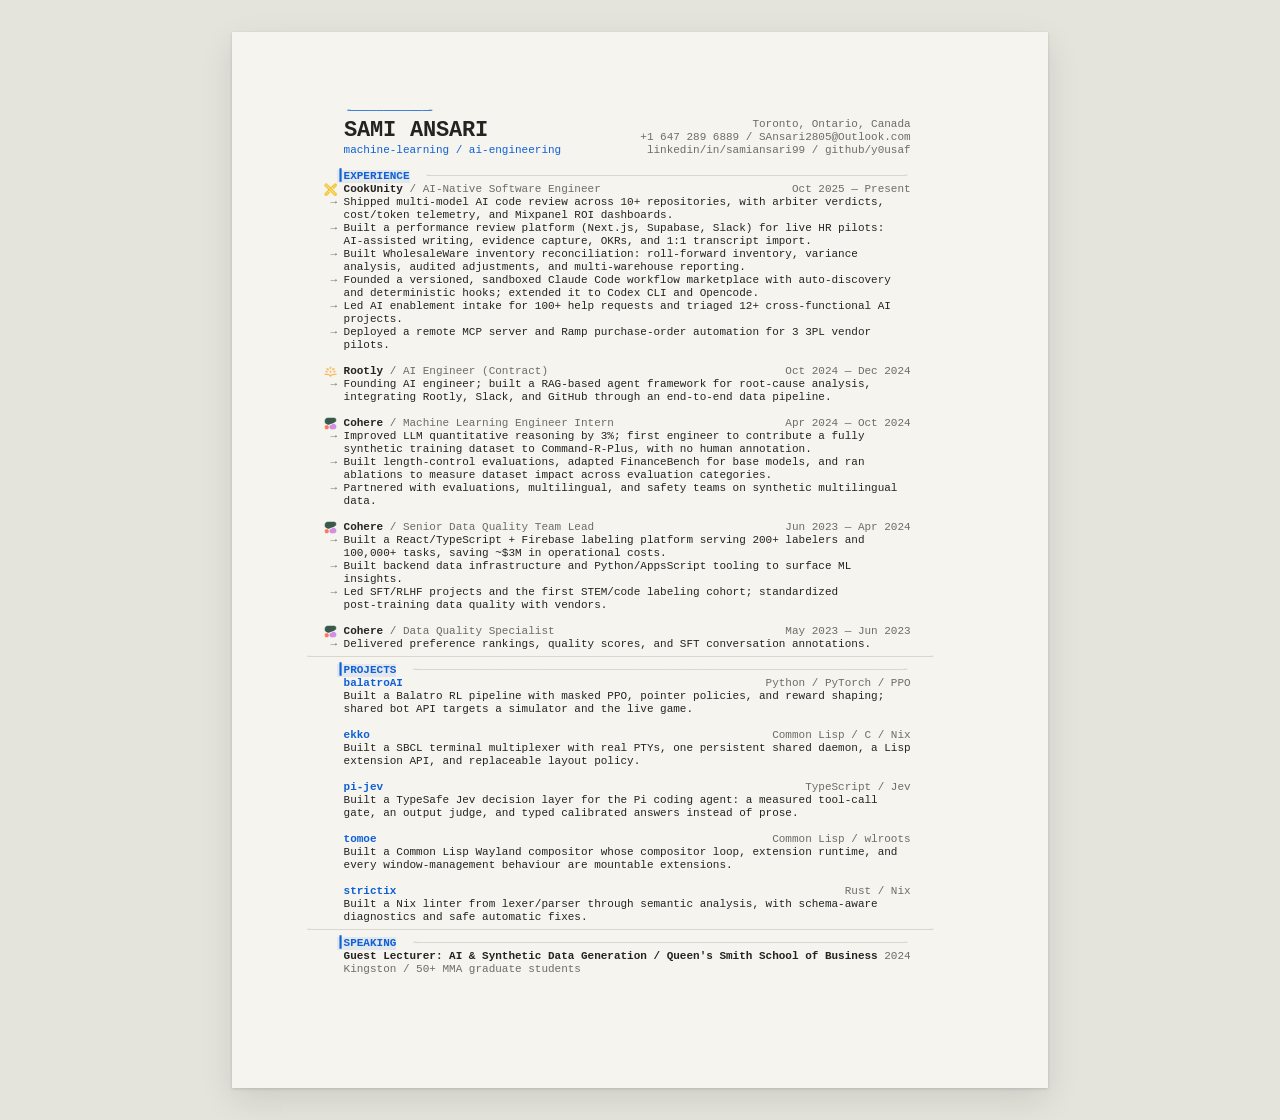
==== commit daf085d2: "Separate section headings from body rows" ====
--- a/index.html
+++ b/index.html
@@ -26,7 +26,7 @@
 <span class="terminal-row"><span class="terminal-cell"> </span><span class="terminal-cell"> </span><span class="terminal-cell"> </span><span class="terminal-cell"> </span><span class="terminal-cell"> </span><span class="terminal-cell"> </span><span class="terminal-cell"> </span><span class="terminal-cell"> </span><span class="terminal-cell"> </span><span class="terminal-cell"> </span><span class="terminal-cell"> </span><span class="terminal-cell"> </span><span class="terminal-cell"> </span><span class="terminal-cell"> </span><span class="terminal-cell"> </span><span class="terminal-cell"> </span><span class="terminal-cell"> </span><span class="terminal-cell"> </span><span class="terminal-cell"> </span><span class="terminal-cell"> </span><span class="terminal-cell"> </span><span class="terminal-cell"> </span><span class="terminal-cell"> </span><span class="terminal-cell"> </span><span class="terminal-cell"> </span><span class="terminal-cell"> </span><span class="terminal-cell"> </span><span class="terminal-cell"> </span><span class="terminal-cell"> </span><span class="terminal-cell"> </span><span class="terminal-cell"> </span><span class="terminal-cell"> </span><span class="terminal-cell"> </span><span class="terminal-cell"> </span><span class="terminal-cell"> </span><span class="terminal-cell"> </span><span class="terminal-cell"> </span><span class="terminal-cell"> </span><span class="terminal-cell"> </span><span class="terminal-cell"> </span><span class="terminal-cell"> </span><span class="terminal-cell"> </span><span class="terminal-cell"> </span><span class="terminal-cell"> </span><span class="terminal-cell"> </span><span class="terminal-cell"> </span><span class="terminal-cell"> </span><span class="terminal-cell"> </span><span class="terminal-cell"> </span><span class="terminal-cell"> </span><span class="terminal-cell"> </span><span class="terminal-cell dim">+</span><span class="terminal-cell dim">1</span><span class="terminal-cell dim"> </span><span class="terminal-cell dim">6</span><span class="terminal-cell dim">4</span><span class="terminal-cell dim">7</span><span class="terminal-cell dim"> </span><span class="terminal-cell dim">2</span><span class="terminal-cell dim">8</span><span class="terminal-cell dim">9</span><span class="terminal-cell dim"> </span><span class="terminal-cell dim">6</span><span class="terminal-cell dim">8</span><span class="terminal-cell dim">8</span><span class="terminal-cell dim">9</span><span class="terminal-cell dim"> </span><span class="terminal-cell dim">/</span><span class="terminal-cell dim"> </span><span class="terminal-cell dim">S</span><span class="terminal-cell dim">A</span><span class="terminal-cell dim">n</span><span class="terminal-cell dim">s</span><span class="terminal-cell dim">a</span><span class="terminal-cell dim">r</span><span class="terminal-cell dim">i</span><span class="terminal-cell dim">2</span><span class="terminal-cell dim">8</span><span class="terminal-cell dim">0</span><span class="terminal-cell dim">5</span><span class="terminal-cell dim">@</span><span class="terminal-cell dim">O</span><span class="terminal-cell dim">u</span><span class="terminal-cell dim">t</span><span class="terminal-cell dim">l</span><span class="terminal-cell dim">o</span><span class="terminal-cell dim">o</span><span class="terminal-cell dim">k</span><span class="terminal-cell dim">.</span><span class="terminal-cell dim">c</span><span class="terminal-cell dim">o</span><span class="terminal-cell dim">m</span><span class="terminal-cell"> </span><span class="terminal-cell"> </span><span class="terminal-cell"> </span><span class="terminal-cell"> </span></span>
 <span class="terminal-row"><span class="terminal-cell"> </span><span class="terminal-cell"> </span><span class="terminal-cell"> </span><span class="terminal-cell"> </span><span class="terminal-cell"> </span><span class="terminal-cell"> </span><span class="terminal-cell accent">m</span><span class="terminal-cell accent">a</span><span class="terminal-cell accent">c</span><span class="terminal-cell accent">h</span><span class="terminal-cell accent">i</span><span class="terminal-cell accent">n</span><span class="terminal-cell accent">e</span><span class="terminal-cell accent">-</span><span class="terminal-cell accent">l</span><span class="terminal-cell accent">e</span><span class="terminal-cell accent">a</span><span class="terminal-cell accent">r</span><span class="terminal-cell accent">n</span><span class="terminal-cell accent">i</span><span class="terminal-cell accent">n</span><span class="terminal-cell accent">g</span><span class="terminal-cell accent"> </span><span class="terminal-cell accent">/</span><span class="terminal-cell accent"> </span><span class="terminal-cell accent">a</span><span class="terminal-cell accent">i</span><span class="terminal-cell accent">-</span><span class="terminal-cell accent">e</span><span class="terminal-cell accent">n</span><span class="terminal-cell accent">g</span><span class="terminal-cell accent">i</span><span class="terminal-cell accent">n</span><span class="terminal-cell accent">e</span><span class="terminal-cell accent">e</span><span class="terminal-cell accent">r</span><span class="terminal-cell accent">i</span><span class="terminal-cell accent">n</span><span class="terminal-cell accent">g</span><span class="terminal-cell"> </span><span class="terminal-cell"> </span><span class="terminal-cell"> </span><span class="terminal-cell"> </span><span class="terminal-cell"> </span><span class="terminal-cell"> </span><span class="terminal-cell"> </span><span class="terminal-cell"> </span><span class="terminal-cell"> </span><span class="terminal-cell"> </span><span class="terminal-cell"> </span><span class="terminal-cell"> </span><span class="terminal-cell"> </span><span class="terminal-cell dim">l</span><span class="terminal-cell dim">i</span><span class="terminal-cell dim">n</span><span class="terminal-cell dim">k</span><span class="terminal-cell dim">e</span><span class="terminal-cell dim">d</span><span class="terminal-cell dim">i</span><span class="terminal-cell dim">n</span><span class="terminal-cell dim">/</span><span class="terminal-cell dim">i</span><span class="terminal-cell dim">n</span><span class="terminal-cell dim">/</span><span class="terminal-cell dim">s</span><span class="terminal-cell dim">a</span><span class="terminal-cell dim">m</span><span class="terminal-cell dim">i</span><span class="terminal-cell dim">a</span><span class="terminal-cell dim">n</span><span class="terminal-cell dim">s</span><span class="terminal-cell dim">a</span><span class="terminal-cell dim">r</span><span class="terminal-cell dim">i</span><span class="terminal-cell dim">9</span><span class="terminal-cell dim">9</span><span class="terminal-cell dim"> </span><span class="terminal-cell dim">/</span><span class="terminal-cell dim"> </span><span class="terminal-cell dim">g</span><span class="terminal-cell dim">i</span><span class="terminal-cell dim">t</span><span class="terminal-cell dim">h</span><span class="terminal-cell dim">u</span><span class="terminal-cell dim">b</span><span class="terminal-cell dim">/</span><span class="terminal-cell dim">y</span><span class="terminal-cell dim">0</span><span class="terminal-cell dim">u</span><span class="terminal-cell dim">s</span><span class="terminal-cell dim">a</span><span class="terminal-cell dim">f</span><span class="terminal-cell"> </span><span class="terminal-cell"> </span><span class="terminal-cell"> </span><span class="terminal-cell"> </span></span>
 <span class="terminal-row"><span class="terminal-cell"> </span><span class="terminal-cell"> </span><span class="terminal-cell"> </span><span class="terminal-cell"> </span><span class="terminal-cell"> </span><span class="terminal-cell"> </span><span class="terminal-cell"> </span><span class="terminal-cell"> </span><span class="terminal-cell"> </span><span class="terminal-cell"> </span><span class="terminal-cell"> </span><span class="terminal-cell"> </span><span class="terminal-cell"> </span><span class="terminal-cell"> </span><span class="terminal-cell"> </span><span class="terminal-cell"> </span><span class="terminal-cell"> </span><span class="terminal-cell"> </span><span class="terminal-cell"> </span><span class="terminal-cell"> </span><span class="terminal-cell"> </span><span class="terminal-cell"> </span><span class="terminal-cell"> </span><span class="terminal-cell"> </span><span class="terminal-cell"> </span><span class="terminal-cell"> </span><span class="terminal-cell"> </span><span class="terminal-cell"> </span><span class="terminal-cell"> </span><span class="terminal-cell"> </span><span class="terminal-cell"> </span><span class="terminal-cell"> </span><span class="terminal-cell"> </span><span class="terminal-cell"> </span><span class="terminal-cell"> </span><span class="terminal-cell"> </span><span class="terminal-cell"> </span><span class="terminal-cell"> </span><span class="terminal-cell"> </span><span class="terminal-cell"> </span><span class="terminal-cell"> </span><span class="terminal-cell"> </span><span class="terminal-cell"> </span><span class="terminal-cell"> </span><span class="terminal-cell"> </span><span class="terminal-cell"> </span><span class="terminal-cell"> </span><span class="terminal-cell"> </span><span class="terminal-cell"> </span><span class="terminal-cell"> </span><span class="terminal-cell"> </span><span class="terminal-cell"> </span><span class="terminal-cell"> </span><span class="terminal-cell"> </span><span class="terminal-cell"> </span><span class="terminal-cell"> </span><span class="terminal-cell"> </span><span class="terminal-cell"> </span><span class="terminal-cell"> </span><span class="terminal-cell"> </span><span class="terminal-cell"> </span><span class="terminal-cell"> </span><span class="terminal-cell"> </span><span class="terminal-cell"> </span><span class="terminal-cell"> </span><span class="terminal-cell"> </span><span class="terminal-cell"> </span><span class="terminal-cell"> </span><span class="terminal-cell"> </span><span class="terminal-cell"> </span><span class="terminal-cell"> </span><span class="terminal-cell"> </span><span class="terminal-cell"> </span><span class="terminal-cell"> </span><span class="terminal-cell"> </span><span class="terminal-cell"> </span><span class="terminal-cell"> </span><span class="terminal-cell"> </span><span class="terminal-cell"> </span><span class="terminal-cell"> </span><span class="terminal-cell"> </span><span class="terminal-cell"> </span><span class="terminal-cell"> </span><span class="terminal-cell"> </span><span class="terminal-cell"> </span><span class="terminal-cell"> </span><span class="terminal-cell"> </span><span class="terminal-cell"> </span><span class="terminal-cell"> </span><span class="terminal-cell"> </span><span class="terminal-cell"> </span><span class="terminal-cell"> </span><span class="terminal-cell"> </span><span class="terminal-cell"> </span><span class="terminal-cell"> </span><span class="terminal-cell"> </span></span>
-<span class="terminal-row"><span class="terminal-cell"> </span><span class="terminal-cell"> </span><span class="terminal-cell"> </span><span class="terminal-cell"> </span><span class="terminal-cell"> </span><span class="terminal-cell"> </span><span class="terminal-cell accent strong">E</span><span class="terminal-cell accent strong">X</span><span class="terminal-cell accent strong">P</span><span class="terminal-cell accent strong">E</span><span class="terminal-cell accent strong">R</span><span class="terminal-cell accent strong">I</span><span class="terminal-cell accent strong">E</span><span class="terminal-cell accent strong">N</span><span class="terminal-cell accent strong">C</span><span class="terminal-cell accent strong">E</span><span class="terminal-cell"> </span><span class="terminal-cell"> </span><span class="terminal-cell rule">╶</span><span class="terminal-cell rule">─</span><span class="terminal-cell rule">─</span><span class="terminal-cell rule">─</span><span class="terminal-cell rule">─</span><span class="terminal-cell rule">─</span><span class="terminal-cell rule">─</span><span class="terminal-cell rule">─</span><span class="terminal-cell rule">─</span><span class="terminal-cell rule">─</span><span class="terminal-cell rule">─</span><span class="terminal-cell rule">─</span><span class="terminal-cell rule">─</span><span class="terminal-cell rule">─</span><span class="terminal-cell rule">─</span><span class="terminal-cell rule">─</span><span class="terminal-cell rule">─</span><span class="terminal-cell rule">─</span><span class="terminal-cell rule">─</span><span class="terminal-cell rule">─</span><span class="terminal-cell rule">─</span><span class="terminal-cell rule">─</span><span class="terminal-cell rule">─</span><span class="terminal-cell rule">─</span><span class="terminal-cell rule">─</span><span class="terminal-cell rule">─</span><span class="terminal-cell rule">─</span><span class="terminal-cell rule">─</span><span class="terminal-cell rule">─</span><span class="terminal-cell rule">─</span><span class="terminal-cell rule">─</span><span class="terminal-cell rule">─</span><span class="terminal-cell rule">─</span><span class="terminal-cell rule">─</span><span class="terminal-cell rule">─</span><span class="terminal-cell rule">─</span><span class="terminal-cell rule">─</span><span class="terminal-cell rule">─</span><span class="terminal-cell rule">─</span><span class="terminal-cell rule">─</span><span class="terminal-cell rule">─</span><span class="terminal-cell rule">─</span><span class="terminal-cell rule">─</span><span class="terminal-cell rule">─</span><span class="terminal-cell rule">─</span><span class="terminal-cell rule">─</span><span class="terminal-cell rule">─</span><span class="terminal-cell rule">─</span><span class="terminal-cell rule">─</span><span class="terminal-cell rule">─</span><span class="terminal-cell rule">─</span><span class="terminal-cell rule">─</span><span class="terminal-cell rule">─</span><span class="terminal-cell rule">─</span><span class="terminal-cell rule">─</span><span class="terminal-cell rule">─</span><span class="terminal-cell rule">─</span><span class="terminal-cell rule">─</span><span class="terminal-cell rule">─</span><span class="terminal-cell rule">─</span><span class="terminal-cell rule">─</span><span class="terminal-cell rule">─</span><span class="terminal-cell rule">─</span><span class="terminal-cell rule">─</span><span class="terminal-cell rule">─</span><span class="terminal-cell rule">─</span><span class="terminal-cell rule">─</span><span class="terminal-cell rule">─</span><span class="terminal-cell rule">─</span><span class="terminal-cell rule">─</span><span class="terminal-cell rule">─</span><span class="terminal-cell rule">─</span><span class="terminal-cell rule">─</span><span class="terminal-cell rule">╴</span><span class="terminal-cell"> </span><span class="terminal-cell"> </span><span class="terminal-cell"> </span><span class="terminal-cell"> </span></span>
+<span class="terminal-row"><span class="terminal-cell"> </span><span class="terminal-cell"> </span><span class="terminal-cell"> </span><span class="terminal-cell"> </span><span class="terminal-cell"> </span><span class="terminal-cell section-heading">┃</span><span class="terminal-cell section-heading">E</span><span class="terminal-cell section-heading">X</span><span class="terminal-cell section-heading">P</span><span class="terminal-cell section-heading">E</span><span class="terminal-cell section-heading">R</span><span class="terminal-cell section-heading">I</span><span class="terminal-cell section-heading">E</span><span class="terminal-cell section-heading">N</span><span class="terminal-cell section-heading">C</span><span class="terminal-cell section-heading">E</span><span class="terminal-cell"> </span><span class="terminal-cell"> </span><span class="terminal-cell rule">╶</span><span class="terminal-cell rule">─</span><span class="terminal-cell rule">─</span><span class="terminal-cell rule">─</span><span class="terminal-cell rule">─</span><span class="terminal-cell rule">─</span><span class="terminal-cell rule">─</span><span class="terminal-cell rule">─</span><span class="terminal-cell rule">─</span><span class="terminal-cell rule">─</span><span class="terminal-cell rule">─</span><span class="terminal-cell rule">─</span><span class="terminal-cell rule">─</span><span class="terminal-cell rule">─</span><span class="terminal-cell rule">─</span><span class="terminal-cell rule">─</span><span class="terminal-cell rule">─</span><span class="terminal-cell rule">─</span><span class="terminal-cell rule">─</span><span class="terminal-cell rule">─</span><span class="terminal-cell rule">─</span><span class="terminal-cell rule">─</span><span class="terminal-cell rule">─</span><span class="terminal-cell rule">─</span><span class="terminal-cell rule">─</span><span class="terminal-cell rule">─</span><span class="terminal-cell rule">─</span><span class="terminal-cell rule">─</span><span class="terminal-cell rule">─</span><span class="terminal-cell rule">─</span><span class="terminal-cell rule">─</span><span class="terminal-cell rule">─</span><span class="terminal-cell rule">─</span><span class="terminal-cell rule">─</span><span class="terminal-cell rule">─</span><span class="terminal-cell rule">─</span><span class="terminal-cell rule">─</span><span class="terminal-cell rule">─</span><span class="terminal-cell rule">─</span><span class="terminal-cell rule">─</span><span class="terminal-cell rule">─</span><span class="terminal-cell rule">─</span><span class="terminal-cell rule">─</span><span class="terminal-cell rule">─</span><span class="terminal-cell rule">─</span><span class="terminal-cell rule">─</span><span class="terminal-cell rule">─</span><span class="terminal-cell rule">─</span><span class="terminal-cell rule">─</span><span class="terminal-cell rule">─</span><span class="terminal-cell rule">─</span><span class="terminal-cell rule">─</span><span class="terminal-cell rule">─</span><span class="terminal-cell rule">─</span><span class="terminal-cell rule">─</span><span class="terminal-cell rule">─</span><span class="terminal-cell rule">─</span><span class="terminal-cell rule">─</span><span class="terminal-cell rule">─</span><span class="terminal-cell rule">─</span><span class="terminal-cell rule">─</span><span class="terminal-cell rule">─</span><span class="terminal-cell rule">─</span><span class="terminal-cell rule">─</span><span class="terminal-cell rule">─</span><span class="terminal-cell rule">─</span><span class="terminal-cell rule">─</span><span class="terminal-cell rule">─</span><span class="terminal-cell rule">─</span><span class="terminal-cell rule">─</span><span class="terminal-cell rule">─</span><span class="terminal-cell rule">─</span><span class="terminal-cell rule">─</span><span class="terminal-cell rule">╴</span><span class="terminal-cell"> </span><span class="terminal-cell"> </span><span class="terminal-cell"> </span><span class="terminal-cell"> </span></span>
 <span class="terminal-row"><span class="terminal-cell"> </span><span class="terminal-cell"> </span><span class="terminal-cell"> </span><img class="terminal-image" style="--terminal-span-x:2;--terminal-span-y:1" src="assets/cookunity.png" alt=""><span class="terminal-cell"> </span><span class="terminal-cell strong">C</span><span class="terminal-cell strong">o</span><span class="terminal-cell strong">o</span><span class="terminal-cell strong">k</span><span class="terminal-cell strong">U</span><span class="terminal-cell strong">n</span><span class="terminal-cell strong">i</span><span class="terminal-cell strong">t</span><span class="terminal-cell strong">y</span><span class="terminal-cell dim"> </span><span class="terminal-cell dim">/</span><span class="terminal-cell dim"> </span><span class="terminal-cell dim">A</span><span class="terminal-cell dim">I</span><span class="terminal-cell dim">-</span><span class="terminal-cell dim">N</span><span class="terminal-cell dim">a</span><span class="terminal-cell dim">t</span><span class="terminal-cell dim">i</span><span class="terminal-cell dim">v</span><span class="terminal-cell dim">e</span><span class="terminal-cell dim"> </span><span class="terminal-cell dim">S</span><span class="terminal-cell dim">o</span><span class="terminal-cell dim">f</span><span class="terminal-cell dim">t</span><span class="terminal-cell dim">w</span><span class="terminal-cell dim">a</span><span class="terminal-cell dim">r</span><span class="terminal-cell dim">e</span><span class="terminal-cell dim"> </span><span class="terminal-cell dim">E</span><span class="terminal-cell dim">n</span><span class="terminal-cell dim">g</span><span class="terminal-cell dim">i</span><span class="terminal-cell dim">n</span><span class="terminal-cell dim">e</span><span class="terminal-cell dim">e</span><span class="terminal-cell dim">r</span><span class="terminal-cell"> </span><span class="terminal-cell"> </span><span class="terminal-cell"> </span><span class="terminal-cell"> </span><span class="terminal-cell"> </span><span class="terminal-cell"> </span><span class="terminal-cell"> </span><span class="terminal-cell"> </span><span class="terminal-cell"> </span><span class="terminal-cell"> </span><span class="terminal-cell"> </span><span class="terminal-cell"> </span><span class="terminal-cell"> </span><span class="terminal-cell"> </span><span class="terminal-cell"> </span><span class="terminal-cell"> </span><span class="terminal-cell"> </span><span class="terminal-cell"> </span><span class="terminal-cell"> </span><span class="terminal-cell"> </span><span class="terminal-cell"> </span><span class="terminal-cell"> </span><span class="terminal-cell"> </span><span class="terminal-cell"> </span><span class="terminal-cell"> </span><span class="terminal-cell"> </span><span class="terminal-cell"> </span><span class="terminal-cell"> </span><span class="terminal-cell"> </span><span class="terminal-cell dim">O</span><span class="terminal-cell dim">c</span><span class="terminal-cell dim">t</span><span class="terminal-cell dim"> </span><span class="terminal-cell dim">2</span><span class="terminal-cell dim">0</span><span class="terminal-cell dim">2</span><span class="terminal-cell dim">5</span><span class="terminal-cell dim"> </span><span class="terminal-cell dim">—</span><span class="terminal-cell dim"> </span><span class="terminal-cell dim">P</span><span class="terminal-cell dim">r</span><span class="terminal-cell dim">e</span><span class="terminal-cell dim">s</span><span class="terminal-cell dim">e</span><span class="terminal-cell dim">n</span><span class="terminal-cell dim">t</span><span class="terminal-cell"> </span><span class="terminal-cell"> </span><span class="terminal-cell"> </span><span class="terminal-cell"> </span></span>
 <span class="terminal-row"><span class="terminal-cell"> </span><span class="terminal-cell"> </span><span class="terminal-cell"> </span><span class="terminal-cell"> </span><span class="terminal-cell dim">→</span><span class="terminal-cell"> </span><span class="terminal-cell">S</span><span class="terminal-cell">h</span><span class="terminal-cell">i</span><span class="terminal-cell">p</span><span class="terminal-cell">p</span><span class="terminal-cell">e</span><span class="terminal-cell">d</span><span class="terminal-cell"> </span><span class="terminal-cell">m</span><span class="terminal-cell">u</span><span class="terminal-cell">l</span><span class="terminal-cell">t</span><span class="terminal-cell">i</span><span class="terminal-cell">-</span><span class="terminal-cell">m</span><span class="terminal-cell">o</span><span class="terminal-cell">d</span><span class="terminal-cell">e</span><span class="terminal-cell">l</span><span class="terminal-cell"> </span><span class="terminal-cell">A</span><span class="terminal-cell">I</span><span class="terminal-cell"> </span><span class="terminal-cell">c</span><span class="terminal-cell">o</span><span class="terminal-cell">d</span><span class="terminal-cell">e</span><span class="terminal-cell"> </span><span class="terminal-cell">r</span><span class="terminal-cell">e</span><span class="terminal-cell">v</span><span class="terminal-cell">i</span><span class="terminal-cell">e</span><span class="terminal-cell">w</span><span class="terminal-cell"> </span><span class="terminal-cell">a</span><span class="terminal-cell">c</span><span class="terminal-cell">r</span><span class="terminal-cell">o</span><span class="terminal-cell">s</span><span class="terminal-cell">s</span><span class="terminal-cell"> </span><span class="terminal-cell">1</span><span class="terminal-cell">0</span><span class="terminal-cell">+</span><span class="terminal-cell"> </span><span class="terminal-cell">r</span><span class="terminal-cell">e</span><span class="terminal-cell">p</span><span class="terminal-cell">o</span><span class="terminal-cell">s</span><span class="terminal-cell">i</span><span class="terminal-cell">t</span><span class="terminal-cell">o</span><span class="terminal-cell">r</span><span class="terminal-cell">i</span><span class="terminal-cell">e</span><span class="terminal-cell">s</span><span class="terminal-cell">,</span><span class="terminal-cell"> </span><span class="terminal-cell">w</span><span class="terminal-cell">i</span><span class="terminal-cell">t</span><span class="terminal-cell">h</span><span class="terminal-cell"> </span><span class="terminal-cell">a</span><span class="terminal-cell">r</span><span class="terminal-cell">b</span><span class="terminal-cell">i</span><span class="terminal-cell">t</span><span class="terminal-cell">e</span><span class="terminal-cell">r</span><span class="terminal-cell"> </span><span class="terminal-cell">v</span><span class="terminal-cell">e</span><span class="terminal-cell">r</span><span class="terminal-cell">d</span><span class="terminal-cell">i</span><span class="terminal-cell">c</span><span class="terminal-cell">t</span><span class="terminal-cell">s</span><span class="terminal-cell">,</span><span class="terminal-cell"> </span><span class="terminal-cell"> </span><span class="terminal-cell"> </span><span class="terminal-cell"> </span><span class="terminal-cell"> </span><span class="terminal-cell"> </span><span class="terminal-cell"> </span><span class="terminal-cell"> </span></span>
 <span class="terminal-row"><span class="terminal-cell"> </span><span class="terminal-cell"> </span><span class="terminal-cell"> </span><span class="terminal-cell"> </span><span class="terminal-cell"> </span><span class="terminal-cell"> </span><span class="terminal-cell">c</span><span class="terminal-cell">o</span><span class="terminal-cell">s</span><span class="terminal-cell">t</span><span class="terminal-cell">/</span><span class="terminal-cell">t</span><span class="terminal-cell">o</span><span class="terminal-cell">k</span><span class="terminal-cell">e</span><span class="terminal-cell">n</span><span class="terminal-cell"> </span><span class="terminal-cell">t</span><span class="terminal-cell">e</span><span class="terminal-cell">l</span><span class="terminal-cell">e</span><span class="terminal-cell">m</span><span class="terminal-cell">e</span><span class="terminal-cell">t</span><span class="terminal-cell">r</span><span class="terminal-cell">y</span><span class="terminal-cell">,</span><span class="terminal-cell"> </span><span class="terminal-cell">a</span><span class="terminal-cell">n</span><span class="terminal-cell">d</span><span class="terminal-cell"> </span><span class="terminal-cell">M</span><span class="terminal-cell">i</span><span class="terminal-cell">x</span><span class="terminal-cell">p</span><span class="terminal-cell">a</span><span class="terminal-cell">n</span><span class="terminal-cell">e</span><span class="terminal-cell">l</span><span class="terminal-cell"> </span><span class="terminal-cell">R</span><span class="terminal-cell">O</span><span class="terminal-cell">I</span><span class="terminal-cell"> </span><span class="terminal-cell">d</span><span class="terminal-cell">a</span><span class="terminal-cell">s</span><span class="terminal-cell">h</span><span class="terminal-cell">b</span><span class="terminal-cell">o</span><span class="terminal-cell">a</span><span class="terminal-cell">r</span><span class="terminal-cell">d</span><span class="terminal-cell">s</span><span class="terminal-cell">.</span><span class="terminal-cell"> </span><span class="terminal-cell"> </span><span class="terminal-cell"> </span><span class="terminal-cell"> </span><span class="terminal-cell"> </span><span class="terminal-cell"> </span><span class="terminal-cell"> </span><span class="terminal-cell"> </span><span class="terminal-cell"> </span><span class="terminal-cell"> </span><span class="terminal-cell"> </span><span class="terminal-cell"> </span><span class="terminal-cell"> </span><span class="terminal-cell"> </span><span class="terminal-cell"> </span><span class="terminal-cell"> </span><span class="terminal-cell"> </span><span class="terminal-cell"> </span><span class="terminal-cell"> </span><span class="terminal-cell"> </span><span class="terminal-cell"> </span><span class="terminal-cell"> </span><span class="terminal-cell"> </span><span class="terminal-cell"> </span><span class="terminal-cell"> </span><span class="terminal-cell"> </span><span class="terminal-cell"> </span><span class="terminal-cell"> </span><span class="terminal-cell"> </span><span class="terminal-cell"> </span><span class="terminal-cell"> </span><span class="terminal-cell"> </span><span class="terminal-cell"> </span><span class="terminal-cell"> </span><span class="terminal-cell"> </span><span class="terminal-cell"> </span><span class="terminal-cell"> </span><span class="terminal-cell"> </span><span class="terminal-cell"> </span><span class="terminal-cell"> </span></span>
@@ -63,8 +63,8 @@
 <span class="terminal-row"><span class="terminal-cell"> </span><span class="terminal-cell"> </span><span class="terminal-cell"> </span><span class="terminal-cell"> </span><span class="terminal-cell"> </span><span class="terminal-cell"> </span><span class="terminal-cell"> </span><span class="terminal-cell"> </span><span class="terminal-cell"> </span><span class="terminal-cell"> </span><span class="terminal-cell"> </span><span class="terminal-cell"> </span><span class="terminal-cell"> </span><span class="terminal-cell"> </span><span class="terminal-cell"> </span><span class="terminal-cell"> </span><span class="terminal-cell"> </span><span class="terminal-cell"> </span><span class="terminal-cell"> </span><span class="terminal-cell"> </span><span class="terminal-cell"> </span><span class="terminal-cell"> </span><span class="terminal-cell"> </span><span class="terminal-cell"> </span><span class="terminal-cell"> </span><span class="terminal-cell"> </span><span class="terminal-cell"> </span><span class="terminal-cell"> </span><span class="terminal-cell"> </span><span class="terminal-cell"> </span><span class="terminal-cell"> </span><span class="terminal-cell"> </span><span class="terminal-cell"> </span><span class="terminal-cell"> </span><span class="terminal-cell"> </span><span class="terminal-cell"> </span><span class="terminal-cell"> </span><span class="terminal-cell"> </span><span class="terminal-cell"> </span><span class="terminal-cell"> </span><span class="terminal-cell"> </span><span class="terminal-cell"> </span><span class="terminal-cell"> </span><span class="terminal-cell"> </span><span class="terminal-cell"> </span><span class="terminal-cell"> </span><span class="terminal-cell"> </span><span class="terminal-cell"> </span><span class="terminal-cell"> </span><span class="terminal-cell"> </span><span class="terminal-cell"> </span><span class="terminal-cell"> </span><span class="terminal-cell"> </span><span class="terminal-cell"> </span><span class="terminal-cell"> </span><span class="terminal-cell"> </span><span class="terminal-cell"> </span><span class="terminal-cell"> </span><span class="terminal-cell"> </span><span class="terminal-cell"> </span><span class="terminal-cell"> </span><span class="terminal-cell"> </span><span class="terminal-cell"> </span><span class="terminal-cell"> </span><span class="terminal-cell"> </span><span class="terminal-cell"> </span><span class="terminal-cell"> </span><span class="terminal-cell"> </span><span class="terminal-cell"> </span><span class="terminal-cell"> </span><span class="terminal-cell"> </span><span class="terminal-cell"> </span><span class="terminal-cell"> </span><span class="terminal-cell"> </span><span class="terminal-cell"> </span><span class="terminal-cell"> </span><span class="terminal-cell"> </span><span class="terminal-cell"> </span><span class="terminal-cell"> </span><span class="terminal-cell"> </span><span class="terminal-cell"> </span><span class="terminal-cell"> </span><span class="terminal-cell"> </span><span class="terminal-cell"> </span><span class="terminal-cell"> </span><span class="terminal-cell"> </span><span class="terminal-cell"> </span><span class="terminal-cell"> </span><span class="terminal-cell"> </span><span class="terminal-cell"> </span><span class="terminal-cell"> </span><span class="terminal-cell"> </span><span class="terminal-cell"> </span><span class="terminal-cell"> </span><span class="terminal-cell"> </span><span class="terminal-cell"> </span></span>
 <span class="terminal-row"><span class="terminal-cell"> </span><span class="terminal-cell"> </span><span class="terminal-cell"> </span><img class="terminal-image" style="--terminal-span-x:2;--terminal-span-y:1" src="assets/cohere.png" alt=""><span class="terminal-cell"> </span><span class="terminal-cell strong">C</span><span class="terminal-cell strong">o</span><span class="terminal-cell strong">h</span><span class="terminal-cell strong">e</span><span class="terminal-cell strong">r</span><span class="terminal-cell strong">e</span><span class="terminal-cell dim"> </span><span class="terminal-cell dim">/</span><span class="terminal-cell dim"> </span><span class="terminal-cell dim">D</span><span class="terminal-cell dim">a</span><span class="terminal-cell dim">t</span><span class="terminal-cell dim">a</span><span class="terminal-cell dim"> </span><span class="terminal-cell dim">Q</span><span class="terminal-cell dim">u</span><span class="terminal-cell dim">a</span><span class="terminal-cell dim">l</span><span class="terminal-cell dim">i</span><span class="terminal-cell dim">t</span><span class="terminal-cell dim">y</span><span class="terminal-cell dim"> </span><span class="terminal-cell dim">S</span><span class="terminal-cell dim">p</span><span class="terminal-cell dim">e</span><span class="terminal-cell dim">c</span><span class="terminal-cell dim">i</span><span class="terminal-cell dim">a</span><span class="terminal-cell dim">l</span><span class="terminal-cell dim">i</span><span class="terminal-cell dim">s</span><span class="terminal-cell dim">t</span><span class="terminal-cell"> </span><span class="terminal-cell"> </span><span class="terminal-cell"> </span><span class="terminal-cell"> </span><span class="terminal-cell"> </span><span class="terminal-cell"> </span><span class="terminal-cell"> </span><span class="terminal-cell"> </span><span class="terminal-cell"> </span><span class="terminal-cell"> </span><span class="terminal-cell"> </span><span class="terminal-cell"> </span><span class="terminal-cell"> </span><span class="terminal-cell"> </span><span class="terminal-cell"> </span><span class="terminal-cell"> </span><span class="terminal-cell"> </span><span class="terminal-cell"> </span><span class="terminal-cell"> </span><span class="terminal-cell"> </span><span class="terminal-cell"> </span><span class="terminal-cell"> </span><span class="terminal-cell"> </span><span class="terminal-cell"> </span><span class="terminal-cell"> </span><span class="terminal-cell"> </span><span class="terminal-cell"> </span><span class="terminal-cell"> </span><span class="terminal-cell"> </span><span class="terminal-cell"> </span><span class="terminal-cell"> </span><span class="terminal-cell"> </span><span class="terminal-cell"> </span><span class="terminal-cell"> </span><span class="terminal-cell"> </span><span class="terminal-cell dim">M</span><span class="terminal-cell dim">a</span><span class="terminal-cell dim">y</span><span class="terminal-cell dim"> </span><span class="terminal-cell dim">2</span><span class="terminal-cell dim">0</span><span class="terminal-cell dim">2</span><span class="terminal-cell dim">3</span><span class="terminal-cell dim"> </span><span class="terminal-cell dim">—</span><span class="terminal-cell dim"> </span><span class="terminal-cell dim">J</span><span class="terminal-cell dim">u</span><span class="terminal-cell dim">n</span><span class="terminal-cell dim"> </span><span class="terminal-cell dim">2</span><span class="terminal-cell dim">0</span><span class="terminal-cell dim">2</span><span class="terminal-cell dim">3</span><span class="terminal-cell"> </span><span class="terminal-cell"> </span><span class="terminal-cell"> </span><span class="terminal-cell"> </span></span>
 <span class="terminal-row"><span class="terminal-cell"> </span><span class="terminal-cell"> </span><span class="terminal-cell"> </span><span class="terminal-cell"> </span><span class="terminal-cell dim">→</span><span class="terminal-cell"> </span><span class="terminal-cell">D</span><span class="terminal-cell">e</span><span class="terminal-cell">l</span><span class="terminal-cell">i</span><span class="terminal-cell">v</span><span class="terminal-cell">e</span><span class="terminal-cell">r</span><span class="terminal-cell">e</span><span class="terminal-cell">d</span><span class="terminal-cell"> </span><span class="terminal-cell">p</span><span class="terminal-cell">r</span><span class="terminal-cell">e</span><span class="terminal-cell">f</span><span class="terminal-cell">e</span><span class="terminal-cell">r</span><span class="terminal-cell">e</span><span class="terminal-cell">n</span><span class="terminal-cell">c</span><span class="terminal-cell">e</span><span class="terminal-cell"> </span><span class="terminal-cell">r</span><span class="terminal-cell">a</span><span class="terminal-cell">n</span><span class="terminal-cell">k</span><span class="terminal-cell">i</span><span class="terminal-cell">n</span><span class="terminal-cell">g</span><span class="terminal-cell">s</span><span class="terminal-cell">,</span><span class="terminal-cell"> </span><span class="terminal-cell">q</span><span class="terminal-cell">u</span><span class="terminal-cell">a</span><span class="terminal-cell">l</span><span class="terminal-cell">i</span><span class="terminal-cell">t</span><span class="terminal-cell">y</span><span class="terminal-cell"> </span><span class="terminal-cell">s</span><span class="terminal-cell">c</span><span class="terminal-cell">o</span><span class="terminal-cell">r</span><span class="terminal-cell">e</span><span class="terminal-cell">s</span><span class="terminal-cell">,</span><span class="terminal-cell"> </span><span class="terminal-cell">a</span><span class="terminal-cell">n</span><span class="terminal-cell">d</span><span class="terminal-cell"> </span><span class="terminal-cell">S</span><span class="terminal-cell">F</span><span class="terminal-cell">T</span><span class="terminal-cell"> </span><span class="terminal-cell">c</span><span class="terminal-cell">o</span><span class="terminal-cell">n</span><span class="terminal-cell">v</span><span class="terminal-cell">e</span><span class="terminal-cell">r</span><span class="terminal-cell">s</span><span class="terminal-cell">a</span><span class="terminal-cell">t</span><span class="terminal-cell">i</span><span class="terminal-cell">o</span><span class="terminal-cell">n</span><span class="terminal-cell"> </span><span class="terminal-cell">a</span><span class="terminal-cell">n</span><span class="terminal-cell">n</span><span class="terminal-cell">o</span><span class="terminal-cell">t</span><span class="terminal-cell">a</span><span class="terminal-cell">t</span><span class="terminal-cell">i</span><span class="terminal-cell">o</span><span class="terminal-cell">n</span><span class="terminal-cell">s</span><span class="terminal-cell">.</span><span class="terminal-cell"> </span><span class="terminal-cell"> </span><span class="terminal-cell"> </span><span class="terminal-cell"> </span><span class="terminal-cell"> </span><span class="terminal-cell"> </span><span class="terminal-cell"> </span><span class="terminal-cell"> </span><span class="terminal-cell"> </span><span class="terminal-cell"> </span></span>
-<span class="terminal-row"><span class="terminal-cell"> </span><span class="terminal-cell"> </span><span class="terminal-cell"> </span><span class="terminal-cell"> </span><span class="terminal-cell"> </span><span class="terminal-cell"> </span><span class="terminal-cell"> </span><span class="terminal-cell"> </span><span class="terminal-cell"> </span><span class="terminal-cell"> </span><span class="terminal-cell"> </span><span class="terminal-cell"> </span><span class="terminal-cell"> </span><span class="terminal-cell"> </span><span class="terminal-cell"> </span><span class="terminal-cell"> </span><span class="terminal-cell"> </span><span class="terminal-cell"> </span><span class="terminal-cell"> </span><span class="terminal-cell"> </span><span class="terminal-cell"> </span><span class="terminal-cell"> </span><span class="terminal-cell"> </span><span class="terminal-cell"> </span><span class="terminal-cell"> </span><span class="terminal-cell"> </span><span class="terminal-cell"> </span><span class="terminal-cell"> </span><span class="terminal-cell"> </span><span class="terminal-cell"> </span><span class="terminal-cell"> </span><span class="terminal-cell"> </span><span class="terminal-cell"> </span><span class="terminal-cell"> </span><span class="terminal-cell"> </span><span class="terminal-cell"> </span><span class="terminal-cell"> </span><span class="terminal-cell"> </span><span class="terminal-cell"> </span><span class="terminal-cell"> </span><span class="terminal-cell"> </span><span class="terminal-cell"> </span><span class="terminal-cell"> </span><span class="terminal-cell"> </span><span class="terminal-cell"> </span><span class="terminal-cell"> </span><span class="terminal-cell"> </span><span class="terminal-cell"> </span><span class="terminal-cell"> </span><span class="terminal-cell"> </span><span class="terminal-cell"> </span><span class="terminal-cell"> </span><span class="terminal-cell"> </span><span class="terminal-cell"> </span><span class="terminal-cell"> </span><span class="terminal-cell"> </span><span class="terminal-cell"> </span><span class="terminal-cell"> </span><span class="terminal-cell"> </span><span class="terminal-cell"> </span><span class="terminal-cell"> </span><span class="terminal-cell"> </span><span class="terminal-cell"> </span><span class="terminal-cell"> </span><span class="terminal-cell"> </span><span class="terminal-cell"> </span><span class="terminal-cell"> </span><span class="terminal-cell"> </span><span class="terminal-cell"> </span><span class="terminal-cell"> </span><span class="terminal-cell"> </span><span class="terminal-cell"> </span><span class="terminal-cell"> </span><span class="terminal-cell"> </span><span class="terminal-cell"> </span><span class="terminal-cell"> </span><span class="terminal-cell"> </span><span class="terminal-cell"> </span><span class="terminal-cell"> </span><span class="terminal-cell"> </span><span class="terminal-cell"> </span><span class="terminal-cell"> </span><span class="terminal-cell"> </span><span class="terminal-cell"> </span><span class="terminal-cell"> </span><span class="terminal-cell"> </span><span class="terminal-cell"> </span><span class="terminal-cell"> </span><span class="terminal-cell"> </span><span class="terminal-cell"> </span><span class="terminal-cell"> </span><span class="terminal-cell"> </span><span class="terminal-cell"> </span><span class="terminal-cell"> </span><span class="terminal-cell"> </span><span class="terminal-cell"> </span></span>
-<span class="terminal-row"><span class="terminal-cell"> </span><span class="terminal-cell"> </span><span class="terminal-cell"> </span><span class="terminal-cell"> </span><span class="terminal-cell"> </span><span class="terminal-cell"> </span><span class="terminal-cell accent strong">P</span><span class="terminal-cell accent strong">R</span><span class="terminal-cell accent strong">O</span><span class="terminal-cell accent strong">J</span><span class="terminal-cell accent strong">E</span><span class="terminal-cell accent strong">C</span><span class="terminal-cell accent strong">T</span><span class="terminal-cell accent strong">S</span><span class="terminal-cell"> </span><span class="terminal-cell"> </span><span class="terminal-cell rule">╶</span><span class="terminal-cell rule">─</span><span class="terminal-cell rule">─</span><span class="terminal-cell rule">─</span><span class="terminal-cell rule">─</span><span class="terminal-cell rule">─</span><span class="terminal-cell rule">─</span><span class="terminal-cell rule">─</span><span class="terminal-cell rule">─</span><span class="terminal-cell rule">─</span><span class="terminal-cell rule">─</span><span class="terminal-cell rule">─</span><span class="terminal-cell rule">─</span><span class="terminal-cell rule">─</span><span class="terminal-cell rule">─</span><span class="terminal-cell rule">─</span><span class="terminal-cell rule">─</span><span class="terminal-cell rule">─</span><span class="terminal-cell rule">─</span><span class="terminal-cell rule">─</span><span class="terminal-cell rule">─</span><span class="terminal-cell rule">─</span><span class="terminal-cell rule">─</span><span class="terminal-cell rule">─</span><span class="terminal-cell rule">─</span><span class="terminal-cell rule">─</span><span class="terminal-cell rule">─</span><span class="terminal-cell rule">─</span><span class="terminal-cell rule">─</span><span class="terminal-cell rule">─</span><span class="terminal-cell rule">─</span><span class="terminal-cell rule">─</span><span class="terminal-cell rule">─</span><span class="terminal-cell rule">─</span><span class="terminal-cell rule">─</span><span class="terminal-cell rule">─</span><span class="terminal-cell rule">─</span><span class="terminal-cell rule">─</span><span class="terminal-cell rule">─</span><span class="terminal-cell rule">─</span><span class="terminal-cell rule">─</span><span class="terminal-cell rule">─</span><span class="terminal-cell rule">─</span><span class="terminal-cell rule">─</span><span class="terminal-cell rule">─</span><span class="terminal-cell rule">─</span><span class="terminal-cell rule">─</span><span class="terminal-cell rule">─</span><span class="terminal-cell rule">─</span><span class="terminal-cell rule">─</span><span class="terminal-cell rule">─</span><span class="terminal-cell rule">─</span><span class="terminal-cell rule">─</span><span class="terminal-cell rule">─</span><span class="terminal-cell rule">─</span><span class="terminal-cell rule">─</span><span class="terminal-cell rule">─</span><span class="terminal-cell rule">─</span><span class="terminal-cell rule">─</span><span class="terminal-cell rule">─</span><span class="terminal-cell rule">─</span><span class="terminal-cell rule">─</span><span class="terminal-cell rule">─</span><span class="terminal-cell rule">─</span><span class="terminal-cell rule">─</span><span class="terminal-cell rule">─</span><span class="terminal-cell rule">─</span><span class="terminal-cell rule">─</span><span class="terminal-cell rule">─</span><span class="terminal-cell rule">─</span><span class="terminal-cell rule">─</span><span class="terminal-cell rule">─</span><span class="terminal-cell rule">─</span><span class="terminal-cell rule">─</span><span class="terminal-cell rule">─</span><span class="terminal-cell rule">╴</span><span class="terminal-cell"> </span><span class="terminal-cell"> </span><span class="terminal-cell"> </span><span class="terminal-cell"> </span></span>
+<span class="terminal-row"><span class="terminal-cell rule">╶</span><span class="terminal-cell rule">─</span><span class="terminal-cell rule">─</span><span class="terminal-cell rule">─</span><span class="terminal-cell rule">─</span><span class="terminal-cell rule">─</span><span class="terminal-cell rule">─</span><span class="terminal-cell rule">─</span><span class="terminal-cell rule">─</span><span class="terminal-cell rule">─</span><span class="terminal-cell rule">─</span><span class="terminal-cell rule">─</span><span class="terminal-cell rule">─</span><span class="terminal-cell rule">─</span><span class="terminal-cell rule">─</span><span class="terminal-cell rule">─</span><span class="terminal-cell rule">─</span><span class="terminal-cell rule">─</span><span class="terminal-cell rule">─</span><span class="terminal-cell rule">─</span><span class="terminal-cell rule">─</span><span class="terminal-cell rule">─</span><span class="terminal-cell rule">─</span><span class="terminal-cell rule">─</span><span class="terminal-cell rule">─</span><span class="terminal-cell rule">─</span><span class="terminal-cell rule">─</span><span class="terminal-cell rule">─</span><span class="terminal-cell rule">─</span><span class="terminal-cell rule">─</span><span class="terminal-cell rule">─</span><span class="terminal-cell rule">─</span><span class="terminal-cell rule">─</span><span class="terminal-cell rule">─</span><span class="terminal-cell rule">─</span><span class="terminal-cell rule">─</span><span class="terminal-cell rule">─</span><span class="terminal-cell rule">─</span><span class="terminal-cell rule">─</span><span class="terminal-cell rule">─</span><span class="terminal-cell rule">─</span><span class="terminal-cell rule">─</span><span class="terminal-cell rule">─</span><span class="terminal-cell rule">─</span><span class="terminal-cell rule">─</span><span class="terminal-cell rule">─</span><span class="terminal-cell rule">─</span><span class="terminal-cell rule">─</span><span class="terminal-cell rule">─</span><span class="terminal-cell rule">─</span><span class="terminal-cell rule">─</span><span class="terminal-cell rule">─</span><span class="terminal-cell rule">─</span><span class="terminal-cell rule">─</span><span class="terminal-cell rule">─</span><span class="terminal-cell rule">─</span><span class="terminal-cell rule">─</span><span class="terminal-cell rule">─</span><span class="terminal-cell rule">─</span><span class="terminal-cell rule">─</span><span class="terminal-cell rule">─</span><span class="terminal-cell rule">─</span><span class="terminal-cell rule">─</span><span class="terminal-cell rule">─</span><span class="terminal-cell rule">─</span><span class="terminal-cell rule">─</span><span class="terminal-cell rule">─</span><span class="terminal-cell rule">─</span><span class="terminal-cell rule">─</span><span class="terminal-cell rule">─</span><span class="terminal-cell rule">─</span><span class="terminal-cell rule">─</span><span class="terminal-cell rule">─</span><span class="terminal-cell rule">─</span><span class="terminal-cell rule">─</span><span class="terminal-cell rule">─</span><span class="terminal-cell rule">─</span><span class="terminal-cell rule">─</span><span class="terminal-cell rule">─</span><span class="terminal-cell rule">─</span><span class="terminal-cell rule">─</span><span class="terminal-cell rule">─</span><span class="terminal-cell rule">─</span><span class="terminal-cell rule">─</span><span class="terminal-cell rule">─</span><span class="terminal-cell rule">─</span><span class="terminal-cell rule">─</span><span class="terminal-cell rule">─</span><span class="terminal-cell rule">─</span><span class="terminal-cell rule">─</span><span class="terminal-cell rule">─</span><span class="terminal-cell rule">─</span><span class="terminal-cell rule">─</span><span class="terminal-cell rule">─</span><span class="terminal-cell rule">─</span><span class="terminal-cell rule">╴</span></span>
+<span class="terminal-row"><span class="terminal-cell"> </span><span class="terminal-cell"> </span><span class="terminal-cell"> </span><span class="terminal-cell"> </span><span class="terminal-cell"> </span><span class="terminal-cell section-heading">┃</span><span class="terminal-cell section-heading">P</span><span class="terminal-cell section-heading">R</span><span class="terminal-cell section-heading">O</span><span class="terminal-cell section-heading">J</span><span class="terminal-cell section-heading">E</span><span class="terminal-cell section-heading">C</span><span class="terminal-cell section-heading">T</span><span class="terminal-cell section-heading">S</span><span class="terminal-cell"> </span><span class="terminal-cell"> </span><span class="terminal-cell rule">╶</span><span class="terminal-cell rule">─</span><span class="terminal-cell rule">─</span><span class="terminal-cell rule">─</span><span class="terminal-cell rule">─</span><span class="terminal-cell rule">─</span><span class="terminal-cell rule">─</span><span class="terminal-cell rule">─</span><span class="terminal-cell rule">─</span><span class="terminal-cell rule">─</span><span class="terminal-cell rule">─</span><span class="terminal-cell rule">─</span><span class="terminal-cell rule">─</span><span class="terminal-cell rule">─</span><span class="terminal-cell rule">─</span><span class="terminal-cell rule">─</span><span class="terminal-cell rule">─</span><span class="terminal-cell rule">─</span><span class="terminal-cell rule">─</span><span class="terminal-cell rule">─</span><span class="terminal-cell rule">─</span><span class="terminal-cell rule">─</span><span class="terminal-cell rule">─</span><span class="terminal-cell rule">─</span><span class="terminal-cell rule">─</span><span class="terminal-cell rule">─</span><span class="terminal-cell rule">─</span><span class="terminal-cell rule">─</span><span class="terminal-cell rule">─</span><span class="terminal-cell rule">─</span><span class="terminal-cell rule">─</span><span class="terminal-cell rule">─</span><span class="terminal-cell rule">─</span><span class="terminal-cell rule">─</span><span class="terminal-cell rule">─</span><span class="terminal-cell rule">─</span><span class="terminal-cell rule">─</span><span class="terminal-cell rule">─</span><span class="terminal-cell rule">─</span><span class="terminal-cell rule">─</span><span class="terminal-cell rule">─</span><span class="terminal-cell rule">─</span><span class="terminal-cell rule">─</span><span class="terminal-cell rule">─</span><span class="terminal-cell rule">─</span><span class="terminal-cell rule">─</span><span class="terminal-cell rule">─</span><span class="terminal-cell rule">─</span><span class="terminal-cell rule">─</span><span class="terminal-cell rule">─</span><span class="terminal-cell rule">─</span><span class="terminal-cell rule">─</span><span class="terminal-cell rule">─</span><span class="terminal-cell rule">─</span><span class="terminal-cell rule">─</span><span class="terminal-cell rule">─</span><span class="terminal-cell rule">─</span><span class="terminal-cell rule">─</span><span class="terminal-cell rule">─</span><span class="terminal-cell rule">─</span><span class="terminal-cell rule">─</span><span class="terminal-cell rule">─</span><span class="terminal-cell rule">─</span><span class="terminal-cell rule">─</span><span class="terminal-cell rule">─</span><span class="terminal-cell rule">─</span><span class="terminal-cell rule">─</span><span class="terminal-cell rule">─</span><span class="terminal-cell rule">─</span><span class="terminal-cell rule">─</span><span class="terminal-cell rule">─</span><span class="terminal-cell rule">─</span><span class="terminal-cell rule">─</span><span class="terminal-cell rule">─</span><span class="terminal-cell rule">─</span><span class="terminal-cell rule">╴</span><span class="terminal-cell"> </span><span class="terminal-cell"> </span><span class="terminal-cell"> </span><span class="terminal-cell"> </span></span>
 <span class="terminal-row"><span class="terminal-cell"> </span><span class="terminal-cell"> </span><span class="terminal-cell"> </span><span class="terminal-cell"> </span><span class="terminal-cell"> </span><span class="terminal-cell"> </span><span class="terminal-cell accent strong">b</span><span class="terminal-cell accent strong">a</span><span class="terminal-cell accent strong">l</span><span class="terminal-cell accent strong">a</span><span class="terminal-cell accent strong">t</span><span class="terminal-cell accent strong">r</span><span class="terminal-cell accent strong">o</span><span class="terminal-cell accent strong">A</span><span class="terminal-cell accent strong">I</span><span class="terminal-cell"> </span><span class="terminal-cell"> </span><span class="terminal-cell"> </span><span class="terminal-cell"> </span><span class="terminal-cell"> </span><span class="terminal-cell"> </span><span class="terminal-cell"> </span><span class="terminal-cell"> </span><span class="terminal-cell"> </span><span class="terminal-cell"> </span><span class="terminal-cell"> </span><span class="terminal-cell"> </span><span class="terminal-cell"> </span><span class="terminal-cell"> </span><span class="terminal-cell"> </span><span class="terminal-cell"> </span><span class="terminal-cell"> </span><span class="terminal-cell"> </span><span class="terminal-cell"> </span><span class="terminal-cell"> </span><span class="terminal-cell"> </span><span class="terminal-cell"> </span><span class="terminal-cell"> </span><span class="terminal-cell"> </span><span class="terminal-cell"> </span><span class="terminal-cell"> </span><span class="terminal-cell"> </span><span class="terminal-cell"> </span><span class="terminal-cell"> </span><span class="terminal-cell"> </span><span class="terminal-cell"> </span><span class="terminal-cell"> </span><span class="terminal-cell"> </span><span class="terminal-cell"> </span><span class="terminal-cell"> </span><span class="terminal-cell"> </span><span class="terminal-cell"> </span><span class="terminal-cell"> </span><span class="terminal-cell"> </span><span class="terminal-cell"> </span><span class="terminal-cell"> </span><span class="terminal-cell"> </span><span class="terminal-cell"> </span><span class="terminal-cell"> </span><span class="terminal-cell"> </span><span class="terminal-cell"> </span><span class="terminal-cell"> </span><span class="terminal-cell"> </span><span class="terminal-cell"> </span><span class="terminal-cell"> </span><span class="terminal-cell"> </span><span class="terminal-cell"> </span><span class="terminal-cell"> </span><span class="terminal-cell"> </span><span class="terminal-cell"> </span><span class="terminal-cell dim">P</span><span class="terminal-cell dim">y</span><span class="terminal-cell dim">t</span><span class="terminal-cell dim">h</span><span class="terminal-cell dim">o</span><span class="terminal-cell dim">n</span><span class="terminal-cell dim"> </span><span class="terminal-cell dim">/</span><span class="terminal-cell dim"> </span><span class="terminal-cell dim">P</span><span class="terminal-cell dim">y</span><span class="terminal-cell dim">T</span><span class="terminal-cell dim">o</span><span class="terminal-cell dim">r</span><span class="terminal-cell dim">c</span><span class="terminal-cell dim">h</span><span class="terminal-cell dim"> </span><span class="terminal-cell dim">/</span><span class="terminal-cell dim"> </span><span class="terminal-cell dim">P</span><span class="terminal-cell dim">P</span><span class="terminal-cell dim">O</span><span class="terminal-cell"> </span><span class="terminal-cell"> </span><span class="terminal-cell"> </span><span class="terminal-cell"> </span></span>
 <span class="terminal-row"><span class="terminal-cell"> </span><span class="terminal-cell"> </span><span class="terminal-cell"> </span><span class="terminal-cell"> </span><span class="terminal-cell"> </span><span class="terminal-cell"> </span><span class="terminal-cell">B</span><span class="terminal-cell">u</span><span class="terminal-cell">i</span><span class="terminal-cell">l</span><span class="terminal-cell">t</span><span class="terminal-cell"> </span><span class="terminal-cell">a</span><span class="terminal-cell"> </span><span class="terminal-cell">B</span><span class="terminal-cell">a</span><span class="terminal-cell">l</span><span class="terminal-cell">a</span><span class="terminal-cell">t</span><span class="terminal-cell">r</span><span class="terminal-cell">o</span><span class="terminal-cell"> </span><span class="terminal-cell">R</span><span class="terminal-cell">L</span><span class="terminal-cell"> </span><span class="terminal-cell">p</span><span class="terminal-cell">i</span><span class="terminal-cell">p</span><span class="terminal-cell">e</span><span class="terminal-cell">l</span><span class="terminal-cell">i</span><span class="terminal-cell">n</span><span class="terminal-cell">e</span><span class="terminal-cell"> </span><span class="terminal-cell">w</span><span class="terminal-cell">i</span><span class="terminal-cell">t</span><span class="terminal-cell">h</span><span class="terminal-cell"> </span><span class="terminal-cell">m</span><span class="terminal-cell">a</span><span class="terminal-cell">s</span><span class="terminal-cell">k</span><span class="terminal-cell">e</span><span class="terminal-cell">d</span><span class="terminal-cell"> </span><span class="terminal-cell">P</span><span class="terminal-cell">P</span><span class="terminal-cell">O</span><span class="terminal-cell">,</span><span class="terminal-cell"> </span><span class="terminal-cell">p</span><span class="terminal-cell">o</span><span class="terminal-cell">i</span><span class="terminal-cell">n</span><span class="terminal-cell">t</span><span class="terminal-cell">e</span><span class="terminal-cell">r</span><span class="terminal-cell"> </span><span class="terminal-cell">p</span><span class="terminal-cell">o</span><span class="terminal-cell">l</span><span class="terminal-cell">i</span><span class="terminal-cell">c</span><span class="terminal-cell">i</span><span class="terminal-cell">e</span><span class="terminal-cell">s</span><span class="terminal-cell">,</span><span class="terminal-cell"> </span><span class="terminal-cell">a</span><span class="terminal-cell">n</span><span class="terminal-cell">d</span><span class="terminal-cell"> </span><span class="terminal-cell">r</span><span class="terminal-cell">e</span><span class="terminal-cell">w</span><span class="terminal-cell">a</span><span class="terminal-cell">r</span><span class="terminal-cell">d</span><span class="terminal-cell"> </span><span class="terminal-cell">s</span><span class="terminal-cell">h</span><span class="terminal-cell">a</span><span class="terminal-cell">p</span><span class="terminal-cell">i</span><span class="terminal-cell">n</span><span class="terminal-cell">g</span><span class="terminal-cell">;</span><span class="terminal-cell"> </span><span class="terminal-cell"> </span><span class="terminal-cell"> </span><span class="terminal-cell"> </span><span class="terminal-cell"> </span><span class="terminal-cell"> </span><span class="terminal-cell"> </span><span class="terminal-cell"> </span></span>
 <span class="terminal-row"><span class="terminal-cell"> </span><span class="terminal-cell"> </span><span class="terminal-cell"> </span><span class="terminal-cell"> </span><span class="terminal-cell"> </span><span class="terminal-cell"> </span><span class="terminal-cell">s</span><span class="terminal-cell">h</span><span class="terminal-cell">a</span><span class="terminal-cell">r</span><span class="terminal-cell">e</span><span class="terminal-cell">d</span><span class="terminal-cell"> </span><span class="terminal-cell">b</span><span class="terminal-cell">o</span><span class="terminal-cell">t</span><span class="terminal-cell"> </span><span class="terminal-cell">A</span><span class="terminal-cell">P</span><span class="terminal-cell">I</span><span class="terminal-cell"> </span><span class="terminal-cell">t</span><span class="terminal-cell">a</span><span class="terminal-cell">r</span><span class="terminal-cell">g</span><span class="terminal-cell">e</span><span class="terminal-cell">t</span><span class="terminal-cell">s</span><span class="terminal-cell"> </span><span class="terminal-cell">a</span><span class="terminal-cell"> </span><span class="terminal-cell">s</span><span class="terminal-cell">i</span><span class="terminal-cell">m</span><span class="terminal-cell">u</span><span class="terminal-cell">l</span><span class="terminal-cell">a</span><span class="terminal-cell">t</span><span class="terminal-cell">o</span><span class="terminal-cell">r</span><span class="terminal-cell"> </span><span class="terminal-cell">a</span><span class="terminal-cell">n</span><span class="terminal-cell">d</span><span class="terminal-cell"> </span><span class="terminal-cell">t</span><span class="terminal-cell">h</span><span class="terminal-cell">e</span><span class="terminal-cell"> </span><span class="terminal-cell">l</span><span class="terminal-cell">i</span><span class="terminal-cell">v</span><span class="terminal-cell">e</span><span class="terminal-cell"> </span><span class="terminal-cell">g</span><span class="terminal-cell">a</span><span class="terminal-cell">m</span><span class="terminal-cell">e</span><span class="terminal-cell">.</span><span class="terminal-cell"> </span><span class="terminal-cell"> </span><span class="terminal-cell"> </span><span class="terminal-cell"> </span><span class="terminal-cell"> </span><span class="terminal-cell"> </span><span class="terminal-cell"> </span><span class="terminal-cell"> </span><span class="terminal-cell"> </span><span class="terminal-cell"> </span><span class="terminal-cell"> </span><span class="terminal-cell"> </span><span class="terminal-cell"> </span><span class="terminal-cell"> </span><span class="terminal-cell"> </span><span class="terminal-cell"> </span><span class="terminal-cell"> </span><span class="terminal-cell"> </span><span class="terminal-cell"> </span><span class="terminal-cell"> </span><span class="terminal-cell"> </span><span class="terminal-cell"> </span><span class="terminal-cell"> </span><span class="terminal-cell"> </span><span class="terminal-cell"> </span><span class="terminal-cell"> </span><span class="terminal-cell"> </span><span class="terminal-cell"> </span><span class="terminal-cell"> </span><span class="terminal-cell"> </span><span class="terminal-cell"> </span><span class="terminal-cell"> </span><span class="terminal-cell"> </span><span class="terminal-cell"> </span><span class="terminal-cell"> </span><span class="terminal-cell"> </span><span class="terminal-cell"> </span></span>
@@ -84,8 +84,8 @@
 <span class="terminal-row"><span class="terminal-cell"> </span><span class="terminal-cell"> </span><span class="terminal-cell"> </span><span class="terminal-cell"> </span><span class="terminal-cell"> </span><span class="terminal-cell"> </span><span class="terminal-cell accent strong">s</span><span class="terminal-cell accent strong">t</span><span class="terminal-cell accent strong">r</span><span class="terminal-cell accent strong">i</span><span class="terminal-cell accent strong">c</span><span class="terminal-cell accent strong">t</span><span class="terminal-cell accent strong">i</span><span class="terminal-cell accent strong">x</span><span class="terminal-cell"> </span><span class="terminal-cell"> </span><span class="terminal-cell"> </span><span class="terminal-cell"> </span><span class="terminal-cell"> </span><span class="terminal-cell"> </span><span class="terminal-cell"> </span><span class="terminal-cell"> </span><span class="terminal-cell"> </span><span class="terminal-cell"> </span><span class="terminal-cell"> </span><span class="terminal-cell"> </span><span class="terminal-cell"> </span><span class="terminal-cell"> </span><span class="terminal-cell"> </span><span class="terminal-cell"> </span><span class="terminal-cell"> </span><span class="terminal-cell"> </span><span class="terminal-cell"> </span><span class="terminal-cell"> </span><span class="terminal-cell"> </span><span class="terminal-cell"> </span><span class="terminal-cell"> </span><span class="terminal-cell"> </span><span class="terminal-cell"> </span><span class="terminal-cell"> </span><span class="terminal-cell"> </span><span class="terminal-cell"> </span><span class="terminal-cell"> </span><span class="terminal-cell"> </span><span class="terminal-cell"> </span><span class="terminal-cell"> </span><span class="terminal-cell"> </span><span class="terminal-cell"> </span><span class="terminal-cell"> </span><span class="terminal-cell"> </span><span class="terminal-cell"> </span><span class="terminal-cell"> </span><span class="terminal-cell"> </span><span class="terminal-cell"> </span><span class="terminal-cell"> </span><span class="terminal-cell"> </span><span class="terminal-cell"> </span><span class="terminal-cell"> </span><span class="terminal-cell"> </span><span class="terminal-cell"> </span><span class="terminal-cell"> </span><span class="terminal-cell"> </span><span class="terminal-cell"> </span><span class="terminal-cell"> </span><span class="terminal-cell"> </span><span class="terminal-cell"> </span><span class="terminal-cell"> </span><span class="terminal-cell"> </span><span class="terminal-cell"> </span><span class="terminal-cell"> </span><span class="terminal-cell"> </span><span class="terminal-cell"> </span><span class="terminal-cell"> </span><span class="terminal-cell"> </span><span class="terminal-cell"> </span><span class="terminal-cell"> </span><span class="terminal-cell"> </span><span class="terminal-cell"> </span><span class="terminal-cell"> </span><span class="terminal-cell"> </span><span class="terminal-cell"> </span><span class="terminal-cell"> </span><span class="terminal-cell dim">R</span><span class="terminal-cell dim">u</span><span class="terminal-cell dim">s</span><span class="terminal-cell dim">t</span><span class="terminal-cell dim"> </span><span class="terminal-cell dim">/</span><span class="terminal-cell dim"> </span><span class="terminal-cell dim">N</span><span class="terminal-cell dim">i</span><span class="terminal-cell dim">x</span><span class="terminal-cell"> </span><span class="terminal-cell"> </span><span class="terminal-cell"> </span><span class="terminal-cell"> </span></span>
 <span class="terminal-row"><span class="terminal-cell"> </span><span class="terminal-cell"> </span><span class="terminal-cell"> </span><span class="terminal-cell"> </span><span class="terminal-cell"> </span><span class="terminal-cell"> </span><span class="terminal-cell">B</span><span class="terminal-cell">u</span><span class="terminal-cell">i</span><span class="terminal-cell">l</span><span class="terminal-cell">t</span><span class="terminal-cell"> </span><span class="terminal-cell">a</span><span class="terminal-cell"> </span><span class="terminal-cell">N</span><span class="terminal-cell">i</span><span class="terminal-cell">x</span><span class="terminal-cell"> </span><span class="terminal-cell">l</span><span class="terminal-cell">i</span><span class="terminal-cell">n</span><span class="terminal-cell">t</span><span class="terminal-cell">e</span><span class="terminal-cell">r</span><span class="terminal-cell"> </span><span class="terminal-cell">f</span><span class="terminal-cell">r</span><span class="terminal-cell">o</span><span class="terminal-cell">m</span><span class="terminal-cell"> </span><span class="terminal-cell">l</span><span class="terminal-cell">e</span><span class="terminal-cell">x</span><span class="terminal-cell">e</span><span class="terminal-cell">r</span><span class="terminal-cell">/</span><span class="terminal-cell">p</span><span class="terminal-cell">a</span><span class="terminal-cell">r</span><span class="terminal-cell">s</span><span class="terminal-cell">e</span><span class="terminal-cell">r</span><span class="terminal-cell"> </span><span class="terminal-cell">t</span><span class="terminal-cell">h</span><span class="terminal-cell">r</span><span class="terminal-cell">o</span><span class="terminal-cell">u</span><span class="terminal-cell">g</span><span class="terminal-cell">h</span><span class="terminal-cell"> </span><span class="terminal-cell">s</span><span class="terminal-cell">e</span><span class="terminal-cell">m</span><span class="terminal-cell">a</span><span class="terminal-cell">n</span><span class="terminal-cell">t</span><span class="terminal-cell">i</span><span class="terminal-cell">c</span><span class="terminal-cell"> </span><span class="terminal-cell">a</span><span class="terminal-cell">n</span><span class="terminal-cell">a</span><span class="terminal-cell">l</span><span class="terminal-cell">y</span><span class="terminal-cell">s</span><span class="terminal-cell">i</span><span class="terminal-cell">s</span><span class="terminal-cell">,</span><span class="terminal-cell"> </span><span class="terminal-cell">w</span><span class="terminal-cell">i</span><span class="terminal-cell">t</span><span class="terminal-cell">h</span><span class="terminal-cell"> </span><span class="terminal-cell">s</span><span class="terminal-cell">c</span><span class="terminal-cell">h</span><span class="terminal-cell">e</span><span class="terminal-cell">m</span><span class="terminal-cell">a</span><span class="terminal-cell">-</span><span class="terminal-cell">a</span><span class="terminal-cell">w</span><span class="terminal-cell">a</span><span class="terminal-cell">r</span><span class="terminal-cell">e</span><span class="terminal-cell"> </span><span class="terminal-cell"> </span><span class="terminal-cell"> </span><span class="terminal-cell"> </span><span class="terminal-cell"> </span><span class="terminal-cell"> </span><span class="terminal-cell"> </span><span class="terminal-cell"> </span><span class="terminal-cell"> </span></span>
 <span class="terminal-row"><span class="terminal-cell"> </span><span class="terminal-cell"> </span><span class="terminal-cell"> </span><span class="terminal-cell"> </span><span class="terminal-cell"> </span><span class="terminal-cell"> </span><span class="terminal-cell">d</span><span class="terminal-cell">i</span><span class="terminal-cell">a</span><span class="terminal-cell">g</span><span class="terminal-cell">n</span><span class="terminal-cell">o</span><span class="terminal-cell">s</span><span class="terminal-cell">t</span><span class="terminal-cell">i</span><span class="terminal-cell">c</span><span class="terminal-cell">s</span><span class="terminal-cell"> </span><span class="terminal-cell">a</span><span class="terminal-cell">n</span><span class="terminal-cell">d</span><span class="terminal-cell"> </span><span class="terminal-cell">s</span><span class="terminal-cell">a</span><span class="terminal-cell">f</span><span class="terminal-cell">e</span><span class="terminal-cell"> </span><span class="terminal-cell">a</span><span class="terminal-cell">u</span><span class="terminal-cell">t</span><span class="terminal-cell">o</span><span class="terminal-cell">m</span><span class="terminal-cell">a</span><span class="terminal-cell">t</span><span class="terminal-cell">i</span><span class="terminal-cell">c</span><span class="terminal-cell"> </span><span class="terminal-cell">f</span><span class="terminal-cell">i</span><span class="terminal-cell">x</span><span class="terminal-cell">e</span><span class="terminal-cell">s</span><span class="terminal-cell">.</span><span class="terminal-cell"> </span><span class="terminal-cell"> </span><span class="terminal-cell"> </span><span class="terminal-cell"> </span><span class="terminal-cell"> </span><span class="terminal-cell"> </span><span class="terminal-cell"> </span><span class="terminal-cell"> </span><span class="terminal-cell"> </span><span class="terminal-cell"> </span><span class="terminal-cell"> </span><span class="terminal-cell"> </span><span class="terminal-cell"> </span><span class="terminal-cell"> </span><span class="terminal-cell"> </span><span class="terminal-cell"> </span><span class="terminal-cell"> </span><span class="terminal-cell"> </span><span class="terminal-cell"> </span><span class="terminal-cell"> </span><span class="terminal-cell"> </span><span class="terminal-cell"> </span><span class="terminal-cell"> </span><span class="terminal-cell"> </span><span class="terminal-cell"> </span><span class="terminal-cell"> </span><span class="terminal-cell"> </span><span class="terminal-cell"> </span><span class="terminal-cell"> </span><span class="terminal-cell"> </span><span class="terminal-cell"> </span><span class="terminal-cell"> </span><span class="terminal-cell"> </span><span class="terminal-cell"> </span><span class="terminal-cell"> </span><span class="terminal-cell"> </span><span class="terminal-cell"> </span><span class="terminal-cell"> </span><span class="terminal-cell"> </span><span class="terminal-cell"> </span><span class="terminal-cell"> </span><span class="terminal-cell"> </span><span class="terminal-cell"> </span><span class="terminal-cell"> </span><span class="terminal-cell"> </span><span class="terminal-cell"> </span><span class="terminal-cell"> </span><span class="terminal-cell"> </span><span class="terminal-cell"> </span><span class="terminal-cell"> </span><span class="terminal-cell"> </span><span class="terminal-cell"> </span><span class="terminal-cell"> </span></span>
-<span class="terminal-row"><span class="terminal-cell"> </span><span class="terminal-cell"> </span><span class="terminal-cell"> </span><span class="terminal-cell"> </span><span class="terminal-cell"> </span><span class="terminal-cell"> </span><span class="terminal-cell"> </span><span class="terminal-cell"> </span><span class="terminal-cell"> </span><span class="terminal-cell"> </span><span class="terminal-cell"> </span><span class="terminal-cell"> </span><span class="terminal-cell"> </span><span class="terminal-cell"> </span><span class="terminal-cell"> </span><span class="terminal-cell"> </span><span class="terminal-cell"> </span><span class="terminal-cell"> </span><span class="terminal-cell"> </span><span class="terminal-cell"> </span><span class="terminal-cell"> </span><span class="terminal-cell"> </span><span class="terminal-cell"> </span><span class="terminal-cell"> </span><span class="terminal-cell"> </span><span class="terminal-cell"> </span><span class="terminal-cell"> </span><span class="terminal-cell"> </span><span class="terminal-cell"> </span><span class="terminal-cell"> </span><span class="terminal-cell"> </span><span class="terminal-cell"> </span><span class="terminal-cell"> </span><span class="terminal-cell"> </span><span class="terminal-cell"> </span><span class="terminal-cell"> </span><span class="terminal-cell"> </span><span class="terminal-cell"> </span><span class="terminal-cell"> </span><span class="terminal-cell"> </span><span class="terminal-cell"> </span><span class="terminal-cell"> </span><span class="terminal-cell"> </span><span class="terminal-cell"> </span><span class="terminal-cell"> </span><span class="terminal-cell"> </span><span class="terminal-cell"> </span><span class="terminal-cell"> </span><span class="terminal-cell"> </span><span class="terminal-cell"> </span><span class="terminal-cell"> </span><span class="terminal-cell"> </span><span class="terminal-cell"> </span><span class="terminal-cell"> </span><span class="terminal-cell"> </span><span class="terminal-cell"> </span><span class="terminal-cell"> </span><span class="terminal-cell"> </span><span class="terminal-cell"> </span><span class="terminal-cell"> </span><span class="terminal-cell"> </span><span class="terminal-cell"> </span><span class="terminal-cell"> </span><span class="terminal-cell"> </span><span class="terminal-cell"> </span><span class="terminal-cell"> </span><span class="terminal-cell"> </span><span class="terminal-cell"> </span><span class="terminal-cell"> </span><span class="terminal-cell"> </span><span class="terminal-cell"> </span><span class="terminal-cell"> </span><span class="terminal-cell"> </span><span class="terminal-cell"> </span><span class="terminal-cell"> </span><span class="terminal-cell"> </span><span class="terminal-cell"> </span><span class="terminal-cell"> </span><span class="terminal-cell"> </span><span class="terminal-cell"> </span><span class="terminal-cell"> </span><span class="terminal-cell"> </span><span class="terminal-cell"> </span><span class="terminal-cell"> </span><span class="terminal-cell"> </span><span class="terminal-cell"> </span><span class="terminal-cell"> </span><span class="terminal-cell"> </span><span class="terminal-cell"> </span><span class="terminal-cell"> </span><span class="terminal-cell"> </span><span class="terminal-cell"> </span><span class="terminal-cell"> </span><span class="terminal-cell"> </span><span class="terminal-cell"> </span><span class="terminal-cell"> </span></span>
-<span class="terminal-row"><span class="terminal-cell"> </span><span class="terminal-cell"> </span><span class="terminal-cell"> </span><span class="terminal-cell"> </span><span class="terminal-cell"> </span><span class="terminal-cell"> </span><span class="terminal-cell accent strong">S</span><span class="terminal-cell accent strong">P</span><span class="terminal-cell accent strong">E</span><span class="terminal-cell accent strong">A</span><span class="terminal-cell accent strong">K</span><span class="terminal-cell accent strong">I</span><span class="terminal-cell accent strong">N</span><span class="terminal-cell accent strong">G</span><span class="terminal-cell"> </span><span class="terminal-cell"> </span><span class="terminal-cell rule">╶</span><span class="terminal-cell rule">─</span><span class="terminal-cell rule">─</span><span class="terminal-cell rule">─</span><span class="terminal-cell rule">─</span><span class="terminal-cell rule">─</span><span class="terminal-cell rule">─</span><span class="terminal-cell rule">─</span><span class="terminal-cell rule">─</span><span class="terminal-cell rule">─</span><span class="terminal-cell rule">─</span><span class="terminal-cell rule">─</span><span class="terminal-cell rule">─</span><span class="terminal-cell rule">─</span><span class="terminal-cell rule">─</span><span class="terminal-cell rule">─</span><span class="terminal-cell rule">─</span><span class="terminal-cell rule">─</span><span class="terminal-cell rule">─</span><span class="terminal-cell rule">─</span><span class="terminal-cell rule">─</span><span class="terminal-cell rule">─</span><span class="terminal-cell rule">─</span><span class="terminal-cell rule">─</span><span class="terminal-cell rule">─</span><span class="terminal-cell rule">─</span><span class="terminal-cell rule">─</span><span class="terminal-cell rule">─</span><span class="terminal-cell rule">─</span><span class="terminal-cell rule">─</span><span class="terminal-cell rule">─</span><span class="terminal-cell rule">─</span><span class="terminal-cell rule">─</span><span class="terminal-cell rule">─</span><span class="terminal-cell rule">─</span><span class="terminal-cell rule">─</span><span class="terminal-cell rule">─</span><span class="terminal-cell rule">─</span><span class="terminal-cell rule">─</span><span class="terminal-cell rule">─</span><span class="terminal-cell rule">─</span><span class="terminal-cell rule">─</span><span class="terminal-cell rule">─</span><span class="terminal-cell rule">─</span><span class="terminal-cell rule">─</span><span class="terminal-cell rule">─</span><span class="terminal-cell rule">─</span><span class="terminal-cell rule">─</span><span class="terminal-cell rule">─</span><span class="terminal-cell rule">─</span><span class="terminal-cell rule">─</span><span class="terminal-cell rule">─</span><span class="terminal-cell rule">─</span><span class="terminal-cell rule">─</span><span class="terminal-cell rule">─</span><span class="terminal-cell rule">─</span><span class="terminal-cell rule">─</span><span class="terminal-cell rule">─</span><span class="terminal-cell rule">─</span><span class="terminal-cell rule">─</span><span class="terminal-cell rule">─</span><span class="terminal-cell rule">─</span><span class="terminal-cell rule">─</span><span class="terminal-cell rule">─</span><span class="terminal-cell rule">─</span><span class="terminal-cell rule">─</span><span class="terminal-cell rule">─</span><span class="terminal-cell rule">─</span><span class="terminal-cell rule">─</span><span class="terminal-cell rule">─</span><span class="terminal-cell rule">─</span><span class="terminal-cell rule">─</span><span class="terminal-cell rule">─</span><span class="terminal-cell rule">─</span><span class="terminal-cell rule">─</span><span class="terminal-cell rule">╴</span><span class="terminal-cell"> </span><span class="terminal-cell"> </span><span class="terminal-cell"> </span><span class="terminal-cell"> </span></span>
+<span class="terminal-row"><span class="terminal-cell rule">╶</span><span class="terminal-cell rule">─</span><span class="terminal-cell rule">─</span><span class="terminal-cell rule">─</span><span class="terminal-cell rule">─</span><span class="terminal-cell rule">─</span><span class="terminal-cell rule">─</span><span class="terminal-cell rule">─</span><span class="terminal-cell rule">─</span><span class="terminal-cell rule">─</span><span class="terminal-cell rule">─</span><span class="terminal-cell rule">─</span><span class="terminal-cell rule">─</span><span class="terminal-cell rule">─</span><span class="terminal-cell rule">─</span><span class="terminal-cell rule">─</span><span class="terminal-cell rule">─</span><span class="terminal-cell rule">─</span><span class="terminal-cell rule">─</span><span class="terminal-cell rule">─</span><span class="terminal-cell rule">─</span><span class="terminal-cell rule">─</span><span class="terminal-cell rule">─</span><span class="terminal-cell rule">─</span><span class="terminal-cell rule">─</span><span class="terminal-cell rule">─</span><span class="terminal-cell rule">─</span><span class="terminal-cell rule">─</span><span class="terminal-cell rule">─</span><span class="terminal-cell rule">─</span><span class="terminal-cell rule">─</span><span class="terminal-cell rule">─</span><span class="terminal-cell rule">─</span><span class="terminal-cell rule">─</span><span class="terminal-cell rule">─</span><span class="terminal-cell rule">─</span><span class="terminal-cell rule">─</span><span class="terminal-cell rule">─</span><span class="terminal-cell rule">─</span><span class="terminal-cell rule">─</span><span class="terminal-cell rule">─</span><span class="terminal-cell rule">─</span><span class="terminal-cell rule">─</span><span class="terminal-cell rule">─</span><span class="terminal-cell rule">─</span><span class="terminal-cell rule">─</span><span class="terminal-cell rule">─</span><span class="terminal-cell rule">─</span><span class="terminal-cell rule">─</span><span class="terminal-cell rule">─</span><span class="terminal-cell rule">─</span><span class="terminal-cell rule">─</span><span class="terminal-cell rule">─</span><span class="terminal-cell rule">─</span><span class="terminal-cell rule">─</span><span class="terminal-cell rule">─</span><span class="terminal-cell rule">─</span><span class="terminal-cell rule">─</span><span class="terminal-cell rule">─</span><span class="terminal-cell rule">─</span><span class="terminal-cell rule">─</span><span class="terminal-cell rule">─</span><span class="terminal-cell rule">─</span><span class="terminal-cell rule">─</span><span class="terminal-cell rule">─</span><span class="terminal-cell rule">─</span><span class="terminal-cell rule">─</span><span class="terminal-cell rule">─</span><span class="terminal-cell rule">─</span><span class="terminal-cell rule">─</span><span class="terminal-cell rule">─</span><span class="terminal-cell rule">─</span><span class="terminal-cell rule">─</span><span class="terminal-cell rule">─</span><span class="terminal-cell rule">─</span><span class="terminal-cell rule">─</span><span class="terminal-cell rule">─</span><span class="terminal-cell rule">─</span><span class="terminal-cell rule">─</span><span class="terminal-cell rule">─</span><span class="terminal-cell rule">─</span><span class="terminal-cell rule">─</span><span class="terminal-cell rule">─</span><span class="terminal-cell rule">─</span><span class="terminal-cell rule">─</span><span class="terminal-cell rule">─</span><span class="terminal-cell rule">─</span><span class="terminal-cell rule">─</span><span class="terminal-cell rule">─</span><span class="terminal-cell rule">─</span><span class="terminal-cell rule">─</span><span class="terminal-cell rule">─</span><span class="terminal-cell rule">─</span><span class="terminal-cell rule">─</span><span class="terminal-cell rule">─</span><span class="terminal-cell rule">╴</span></span>
+<span class="terminal-row"><span class="terminal-cell"> </span><span class="terminal-cell"> </span><span class="terminal-cell"> </span><span class="terminal-cell"> </span><span class="terminal-cell"> </span><span class="terminal-cell section-heading">┃</span><span class="terminal-cell section-heading">S</span><span class="terminal-cell section-heading">P</span><span class="terminal-cell section-heading">E</span><span class="terminal-cell section-heading">A</span><span class="terminal-cell section-heading">K</span><span class="terminal-cell section-heading">I</span><span class="terminal-cell section-heading">N</span><span class="terminal-cell section-heading">G</span><span class="terminal-cell"> </span><span class="terminal-cell"> </span><span class="terminal-cell rule">╶</span><span class="terminal-cell rule">─</span><span class="terminal-cell rule">─</span><span class="terminal-cell rule">─</span><span class="terminal-cell rule">─</span><span class="terminal-cell rule">─</span><span class="terminal-cell rule">─</span><span class="terminal-cell rule">─</span><span class="terminal-cell rule">─</span><span class="terminal-cell rule">─</span><span class="terminal-cell rule">─</span><span class="terminal-cell rule">─</span><span class="terminal-cell rule">─</span><span class="terminal-cell rule">─</span><span class="terminal-cell rule">─</span><span class="terminal-cell rule">─</span><span class="terminal-cell rule">─</span><span class="terminal-cell rule">─</span><span class="terminal-cell rule">─</span><span class="terminal-cell rule">─</span><span class="terminal-cell rule">─</span><span class="terminal-cell rule">─</span><span class="terminal-cell rule">─</span><span class="terminal-cell rule">─</span><span class="terminal-cell rule">─</span><span class="terminal-cell rule">─</span><span class="terminal-cell rule">─</span><span class="terminal-cell rule">─</span><span class="terminal-cell rule">─</span><span class="terminal-cell rule">─</span><span class="terminal-cell rule">─</span><span class="terminal-cell rule">─</span><span class="terminal-cell rule">─</span><span class="terminal-cell rule">─</span><span class="terminal-cell rule">─</span><span class="terminal-cell rule">─</span><span class="terminal-cell rule">─</span><span class="terminal-cell rule">─</span><span class="terminal-cell rule">─</span><span class="terminal-cell rule">─</span><span class="terminal-cell rule">─</span><span class="terminal-cell rule">─</span><span class="terminal-cell rule">─</span><span class="terminal-cell rule">─</span><span class="terminal-cell rule">─</span><span class="terminal-cell rule">─</span><span class="terminal-cell rule">─</span><span class="terminal-cell rule">─</span><span class="terminal-cell rule">─</span><span class="terminal-cell rule">─</span><span class="terminal-cell rule">─</span><span class="terminal-cell rule">─</span><span class="terminal-cell rule">─</span><span class="terminal-cell rule">─</span><span class="terminal-cell rule">─</span><span class="terminal-cell rule">─</span><span class="terminal-cell rule">─</span><span class="terminal-cell rule">─</span><span class="terminal-cell rule">─</span><span class="terminal-cell rule">─</span><span class="terminal-cell rule">─</span><span class="terminal-cell rule">─</span><span class="terminal-cell rule">─</span><span class="terminal-cell rule">─</span><span class="terminal-cell rule">─</span><span class="terminal-cell rule">─</span><span class="terminal-cell rule">─</span><span class="terminal-cell rule">─</span><span class="terminal-cell rule">─</span><span class="terminal-cell rule">─</span><span class="terminal-cell rule">─</span><span class="terminal-cell rule">─</span><span class="terminal-cell rule">─</span><span class="terminal-cell rule">─</span><span class="terminal-cell rule">─</span><span class="terminal-cell rule">╴</span><span class="terminal-cell"> </span><span class="terminal-cell"> </span><span class="terminal-cell"> </span><span class="terminal-cell"> </span></span>
 <span class="terminal-row"><span class="terminal-cell"> </span><span class="terminal-cell"> </span><span class="terminal-cell"> </span><span class="terminal-cell"> </span><span class="terminal-cell"> </span><span class="terminal-cell"> </span><span class="terminal-cell strong">G</span><span class="terminal-cell strong">u</span><span class="terminal-cell strong">e</span><span class="terminal-cell strong">s</span><span class="terminal-cell strong">t</span><span class="terminal-cell strong"> </span><span class="terminal-cell strong">L</span><span class="terminal-cell strong">e</span><span class="terminal-cell strong">c</span><span class="terminal-cell strong">t</span><span class="terminal-cell strong">u</span><span class="terminal-cell strong">r</span><span class="terminal-cell strong">e</span><span class="terminal-cell strong">r</span><span class="terminal-cell strong">:</span><span class="terminal-cell strong"> </span><span class="terminal-cell strong">A</span><span class="terminal-cell strong">I</span><span class="terminal-cell strong"> </span><span class="terminal-cell strong">&amp;</span><span class="terminal-cell strong"> </span><span class="terminal-cell strong">S</span><span class="terminal-cell strong">y</span><span class="terminal-cell strong">n</span><span class="terminal-cell strong">t</span><span class="terminal-cell strong">h</span><span class="terminal-cell strong">e</span><span class="terminal-cell strong">t</span><span class="terminal-cell strong">i</span><span class="terminal-cell strong">c</span><span class="terminal-cell strong"> </span><span class="terminal-cell strong">D</span><span class="terminal-cell strong">a</span><span class="terminal-cell strong">t</span><span class="terminal-cell strong">a</span><span class="terminal-cell strong"> </span><span class="terminal-cell strong">G</span><span class="terminal-cell strong">e</span><span class="terminal-cell strong">n</span><span class="terminal-cell strong">e</span><span class="terminal-cell strong">r</span><span class="terminal-cell strong">a</span><span class="terminal-cell strong">t</span><span class="terminal-cell strong">i</span><span class="terminal-cell strong">o</span><span class="terminal-cell strong">n</span><span class="terminal-cell strong"> </span><span class="terminal-cell strong">/</span><span class="terminal-cell strong"> </span><span class="terminal-cell strong">Q</span><span class="terminal-cell strong">u</span><span class="terminal-cell strong">e</span><span class="terminal-cell strong">e</span><span class="terminal-cell strong">n</span><span class="terminal-cell strong">&#x27;</span><span class="terminal-cell strong">s</span><span class="terminal-cell strong"> </span><span class="terminal-cell strong">S</span><span class="terminal-cell strong">m</span><span class="terminal-cell strong">i</span><span class="terminal-cell strong">t</span><span class="terminal-cell strong">h</span><span class="terminal-cell strong"> </span><span class="terminal-cell strong">S</span><span class="terminal-cell strong">c</span><span class="terminal-cell strong">h</span><span class="terminal-cell strong">o</span><span class="terminal-cell strong">o</span><span class="terminal-cell strong">l</span><span class="terminal-cell strong"> </span><span class="terminal-cell strong">o</span><span class="terminal-cell strong">f</span><span class="terminal-cell strong"> </span><span class="terminal-cell strong">B</span><span class="terminal-cell strong">u</span><span class="terminal-cell strong">s</span><span class="terminal-cell strong">i</span><span class="terminal-cell strong">n</span><span class="terminal-cell strong">e</span><span class="terminal-cell strong">s</span><span class="terminal-cell strong">s</span><span class="terminal-cell"> </span><span class="terminal-cell dim">2</span><span class="terminal-cell dim">0</span><span class="terminal-cell dim">2</span><span class="terminal-cell dim">4</span><span class="terminal-cell"> </span><span class="terminal-cell"> </span><span class="terminal-cell"> </span><span class="terminal-cell"> </span></span>
 <span class="terminal-row"><span class="terminal-cell"> </span><span class="terminal-cell"> </span><span class="terminal-cell"> </span><span class="terminal-cell"> </span><span class="terminal-cell"> </span><span class="terminal-cell"> </span><span class="terminal-cell dim">K</span><span class="terminal-cell dim">i</span><span class="terminal-cell dim">n</span><span class="terminal-cell dim">g</span><span class="terminal-cell dim">s</span><span class="terminal-cell dim">t</span><span class="terminal-cell dim">o</span><span class="terminal-cell dim">n</span><span class="terminal-cell dim"> </span><span class="terminal-cell dim">/</span><span class="terminal-cell dim"> </span><span class="terminal-cell dim">5</span><span class="terminal-cell dim">0</span><span class="terminal-cell dim">+</span><span class="terminal-cell dim"> </span><span class="terminal-cell dim">M</span><span class="terminal-cell dim">M</span><span class="terminal-cell dim">A</span><span class="terminal-cell dim"> </span><span class="terminal-cell dim">g</span><span class="terminal-cell dim">r</span><span class="terminal-cell dim">a</span><span class="terminal-cell dim">d</span><span class="terminal-cell dim">u</span><span class="terminal-cell dim">a</span><span class="terminal-cell dim">t</span><span class="terminal-cell dim">e</span><span class="terminal-cell dim"> </span><span class="terminal-cell dim">s</span><span class="terminal-cell dim">t</span><span class="terminal-cell dim">u</span><span class="terminal-cell dim">d</span><span class="terminal-cell dim">e</span><span class="terminal-cell dim">n</span><span class="terminal-cell dim">t</span><span class="terminal-cell dim">s</span><span class="terminal-cell"> </span><span class="terminal-cell"> </span><span class="terminal-cell"> </span><span class="terminal-cell"> </span><span class="terminal-cell"> </span><span class="terminal-cell"> </span><span class="terminal-cell"> </span><span class="terminal-cell"> </span><span class="terminal-cell"> </span><span class="terminal-cell"> </span><span class="terminal-cell"> </span><span class="terminal-cell"> </span><span class="terminal-cell"> </span><span class="terminal-cell"> </span><span class="terminal-cell"> </span><span class="terminal-cell"> </span><span class="terminal-cell"> </span><span class="terminal-cell"> </span><span class="terminal-cell"> </span><span class="terminal-cell"> </span><span class="terminal-cell"> </span><span class="terminal-cell"> </span><span class="terminal-cell"> </span><span class="terminal-cell"> </span><span class="terminal-cell"> </span><span class="terminal-cell"> </span><span class="terminal-cell"> </span><span class="terminal-cell"> </span><span class="terminal-cell"> </span><span class="terminal-cell"> </span><span class="terminal-cell"> </span><span class="terminal-cell"> </span><span class="terminal-cell"> </span><span class="terminal-cell"> </span><span class="terminal-cell"> </span><span class="terminal-cell"> </span><span class="terminal-cell"> </span><span class="terminal-cell"> </span><span class="terminal-cell"> </span><span class="terminal-cell"> </span><span class="terminal-cell"> </span><span class="terminal-cell"> </span><span class="terminal-cell"> </span><span class="terminal-cell"> </span><span class="terminal-cell"> </span><span class="terminal-cell"> </span><span class="terminal-cell"> </span><span class="terminal-cell"> </span><span class="terminal-cell"> </span><span class="terminal-cell"> </span><span class="terminal-cell"> </span><span class="terminal-cell"> </span><span class="terminal-cell"> </span><span class="terminal-cell"> </span></span>
 <span class="terminal-row"><span class="terminal-cell"> </span><span class="terminal-cell"> </span><span class="terminal-cell"> </span><span class="terminal-cell"> </span><span class="terminal-cell"> </span><span class="terminal-cell"> </span><span class="terminal-cell"> </span><span class="terminal-cell"> </span><span class="terminal-cell"> </span><span class="terminal-cell"> </span><span class="terminal-cell"> </span><span class="terminal-cell"> </span><span class="terminal-cell"> </span><span class="terminal-cell"> </span><span class="terminal-cell"> </span><span class="terminal-cell"> </span><span class="terminal-cell"> </span><span class="terminal-cell"> </span><span class="terminal-cell"> </span><span class="terminal-cell"> </span><span class="terminal-cell"> </span><span class="terminal-cell"> </span><span class="terminal-cell"> </span><span class="terminal-cell"> </span><span class="terminal-cell"> </span><span class="terminal-cell"> </span><span class="terminal-cell"> </span><span class="terminal-cell"> </span><span class="terminal-cell"> </span><span class="terminal-cell"> </span><span class="terminal-cell"> </span><span class="terminal-cell"> </span><span class="terminal-cell"> </span><span class="terminal-cell"> </span><span class="terminal-cell"> </span><span class="terminal-cell"> </span><span class="terminal-cell"> </span><span class="terminal-cell"> </span><span class="terminal-cell"> </span><span class="terminal-cell"> </span><span class="terminal-cell"> </span><span class="terminal-cell"> </span><span class="terminal-cell"> </span><span class="terminal-cell"> </span><span class="terminal-cell"> </span><span class="terminal-cell"> </span><span class="terminal-cell"> </span><span class="terminal-cell"> </span><span class="terminal-cell"> </span><span class="terminal-cell"> </span><span class="terminal-cell"> </span><span class="terminal-cell"> </span><span class="terminal-cell"> </span><span class="terminal-cell"> </span><span class="terminal-cell"> </span><span class="terminal-cell"> </span><span class="terminal-cell"> </span><span class="terminal-cell"> </span><span class="terminal-cell"> </span><span class="terminal-cell"> </span><span class="terminal-cell"> </span><span class="terminal-cell"> </span><span class="terminal-cell"> </span><span class="terminal-cell"> </span><span class="terminal-cell"> </span><span class="terminal-cell"> </span><span class="terminal-cell"> </span><span class="terminal-cell"> </span><span class="terminal-cell"> </span><span class="terminal-cell"> </span><span class="terminal-cell"> </span><span class="terminal-cell"> </span><span class="terminal-cell"> </span><span class="terminal-cell"> </span><span class="terminal-cell"> </span><span class="terminal-cell"> </span><span class="terminal-cell"> </span><span class="terminal-cell"> </span><span class="terminal-cell"> </span><span class="terminal-cell"> </span><span class="terminal-cell"> </span><span class="terminal-cell"> </span><span class="terminal-cell"> </span><span class="terminal-cell"> </span><span class="terminal-cell"> </span><span class="terminal-cell"> </span><span class="terminal-cell"> </span><span class="terminal-cell"> </span><span class="terminal-cell"> </span><span class="terminal-cell"> </span><span class="terminal-cell"> </span><span class="terminal-cell"> </span><span class="terminal-cell"> </span><span class="terminal-cell"> </span><span class="terminal-cell"> </span><span class="terminal-cell"> </span></span>
--- a/terminal.css
+++ b/terminal.css
@@ -85,3 +85,9 @@
 .terminal .dim { color: var(--terminal-dim); }
 .terminal .rule { color: var(--terminal-rule); }
 .terminal .strong { font-weight: 700; }
+
+.terminal .section-heading {
+  color: var(--terminal-accent);
+  font-weight: 700;
+  background: color-mix(in srgb, var(--terminal-accent) 8%, transparent);
+}
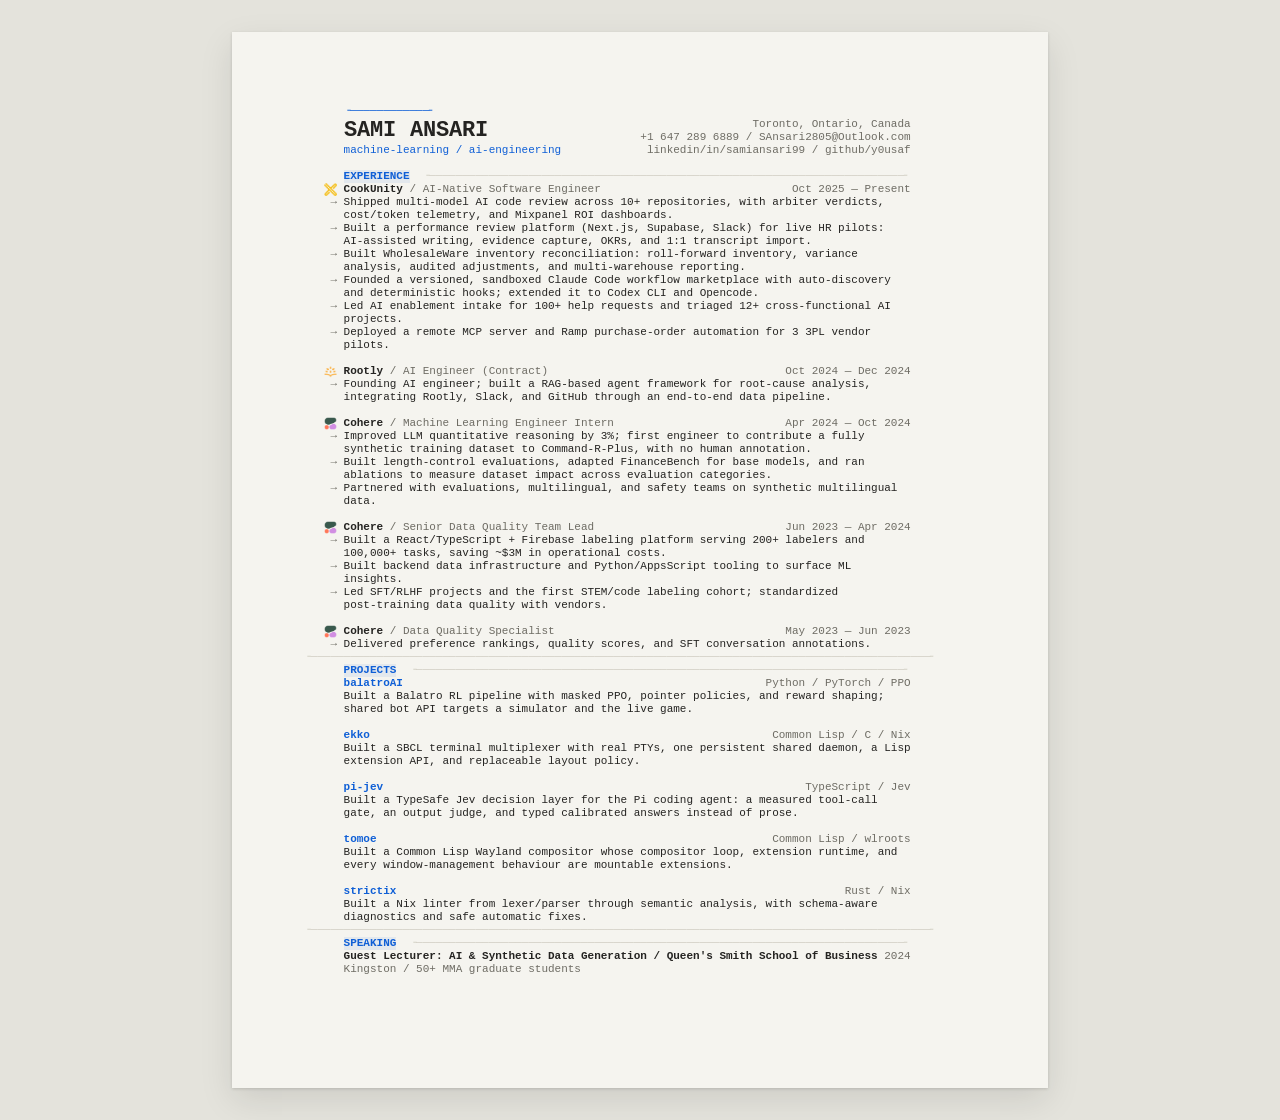
==== commit a10edd26: "Drop the section marker glyph" ====
--- a/index.html
+++ b/index.html
@@ -26,7 +26,7 @@
 <span class="terminal-row"><span class="terminal-cell"> </span><span class="terminal-cell"> </span><span class="terminal-cell"> </span><span class="terminal-cell"> </span><span class="terminal-cell"> </span><span class="terminal-cell"> </span><span class="terminal-cell"> </span><span class="terminal-cell"> </span><span class="terminal-cell"> </span><span class="terminal-cell"> </span><span class="terminal-cell"> </span><span class="terminal-cell"> </span><span class="terminal-cell"> </span><span class="terminal-cell"> </span><span class="terminal-cell"> </span><span class="terminal-cell"> </span><span class="terminal-cell"> </span><span class="terminal-cell"> </span><span class="terminal-cell"> </span><span class="terminal-cell"> </span><span class="terminal-cell"> </span><span class="terminal-cell"> </span><span class="terminal-cell"> </span><span class="terminal-cell"> </span><span class="terminal-cell"> </span><span class="terminal-cell"> </span><span class="terminal-cell"> </span><span class="terminal-cell"> </span><span class="terminal-cell"> </span><span class="terminal-cell"> </span><span class="terminal-cell"> </span><span class="terminal-cell"> </span><span class="terminal-cell"> </span><span class="terminal-cell"> </span><span class="terminal-cell"> </span><span class="terminal-cell"> </span><span class="terminal-cell"> </span><span class="terminal-cell"> </span><span class="terminal-cell"> </span><span class="terminal-cell"> </span><span class="terminal-cell"> </span><span class="terminal-cell"> </span><span class="terminal-cell"> </span><span class="terminal-cell"> </span><span class="terminal-cell"> </span><span class="terminal-cell"> </span><span class="terminal-cell"> </span><span class="terminal-cell"> </span><span class="terminal-cell"> </span><span class="terminal-cell"> </span><span class="terminal-cell"> </span><span class="terminal-cell dim">+</span><span class="terminal-cell dim">1</span><span class="terminal-cell dim"> </span><span class="terminal-cell dim">6</span><span class="terminal-cell dim">4</span><span class="terminal-cell dim">7</span><span class="terminal-cell dim"> </span><span class="terminal-cell dim">2</span><span class="terminal-cell dim">8</span><span class="terminal-cell dim">9</span><span class="terminal-cell dim"> </span><span class="terminal-cell dim">6</span><span class="terminal-cell dim">8</span><span class="terminal-cell dim">8</span><span class="terminal-cell dim">9</span><span class="terminal-cell dim"> </span><span class="terminal-cell dim">/</span><span class="terminal-cell dim"> </span><span class="terminal-cell dim">S</span><span class="terminal-cell dim">A</span><span class="terminal-cell dim">n</span><span class="terminal-cell dim">s</span><span class="terminal-cell dim">a</span><span class="terminal-cell dim">r</span><span class="terminal-cell dim">i</span><span class="terminal-cell dim">2</span><span class="terminal-cell dim">8</span><span class="terminal-cell dim">0</span><span class="terminal-cell dim">5</span><span class="terminal-cell dim">@</span><span class="terminal-cell dim">O</span><span class="terminal-cell dim">u</span><span class="terminal-cell dim">t</span><span class="terminal-cell dim">l</span><span class="terminal-cell dim">o</span><span class="terminal-cell dim">o</span><span class="terminal-cell dim">k</span><span class="terminal-cell dim">.</span><span class="terminal-cell dim">c</span><span class="terminal-cell dim">o</span><span class="terminal-cell dim">m</span><span class="terminal-cell"> </span><span class="terminal-cell"> </span><span class="terminal-cell"> </span><span class="terminal-cell"> </span></span>
 <span class="terminal-row"><span class="terminal-cell"> </span><span class="terminal-cell"> </span><span class="terminal-cell"> </span><span class="terminal-cell"> </span><span class="terminal-cell"> </span><span class="terminal-cell"> </span><span class="terminal-cell accent">m</span><span class="terminal-cell accent">a</span><span class="terminal-cell accent">c</span><span class="terminal-cell accent">h</span><span class="terminal-cell accent">i</span><span class="terminal-cell accent">n</span><span class="terminal-cell accent">e</span><span class="terminal-cell accent">-</span><span class="terminal-cell accent">l</span><span class="terminal-cell accent">e</span><span class="terminal-cell accent">a</span><span class="terminal-cell accent">r</span><span class="terminal-cell accent">n</span><span class="terminal-cell accent">i</span><span class="terminal-cell accent">n</span><span class="terminal-cell accent">g</span><span class="terminal-cell accent"> </span><span class="terminal-cell accent">/</span><span class="terminal-cell accent"> </span><span class="terminal-cell accent">a</span><span class="terminal-cell accent">i</span><span class="terminal-cell accent">-</span><span class="terminal-cell accent">e</span><span class="terminal-cell accent">n</span><span class="terminal-cell accent">g</span><span class="terminal-cell accent">i</span><span class="terminal-cell accent">n</span><span class="terminal-cell accent">e</span><span class="terminal-cell accent">e</span><span class="terminal-cell accent">r</span><span class="terminal-cell accent">i</span><span class="terminal-cell accent">n</span><span class="terminal-cell accent">g</span><span class="terminal-cell"> </span><span class="terminal-cell"> </span><span class="terminal-cell"> </span><span class="terminal-cell"> </span><span class="terminal-cell"> </span><span class="terminal-cell"> </span><span class="terminal-cell"> </span><span class="terminal-cell"> </span><span class="terminal-cell"> </span><span class="terminal-cell"> </span><span class="terminal-cell"> </span><span class="terminal-cell"> </span><span class="terminal-cell"> </span><span class="terminal-cell dim">l</span><span class="terminal-cell dim">i</span><span class="terminal-cell dim">n</span><span class="terminal-cell dim">k</span><span class="terminal-cell dim">e</span><span class="terminal-cell dim">d</span><span class="terminal-cell dim">i</span><span class="terminal-cell dim">n</span><span class="terminal-cell dim">/</span><span class="terminal-cell dim">i</span><span class="terminal-cell dim">n</span><span class="terminal-cell dim">/</span><span class="terminal-cell dim">s</span><span class="terminal-cell dim">a</span><span class="terminal-cell dim">m</span><span class="terminal-cell dim">i</span><span class="terminal-cell dim">a</span><span class="terminal-cell dim">n</span><span class="terminal-cell dim">s</span><span class="terminal-cell dim">a</span><span class="terminal-cell dim">r</span><span class="terminal-cell dim">i</span><span class="terminal-cell dim">9</span><span class="terminal-cell dim">9</span><span class="terminal-cell dim"> </span><span class="terminal-cell dim">/</span><span class="terminal-cell dim"> </span><span class="terminal-cell dim">g</span><span class="terminal-cell dim">i</span><span class="terminal-cell dim">t</span><span class="terminal-cell dim">h</span><span class="terminal-cell dim">u</span><span class="terminal-cell dim">b</span><span class="terminal-cell dim">/</span><span class="terminal-cell dim">y</span><span class="terminal-cell dim">0</span><span class="terminal-cell dim">u</span><span class="terminal-cell dim">s</span><span class="terminal-cell dim">a</span><span class="terminal-cell dim">f</span><span class="terminal-cell"> </span><span class="terminal-cell"> </span><span class="terminal-cell"> </span><span class="terminal-cell"> </span></span>
 <span class="terminal-row"><span class="terminal-cell"> </span><span class="terminal-cell"> </span><span class="terminal-cell"> </span><span class="terminal-cell"> </span><span class="terminal-cell"> </span><span class="terminal-cell"> </span><span class="terminal-cell"> </span><span class="terminal-cell"> </span><span class="terminal-cell"> </span><span class="terminal-cell"> </span><span class="terminal-cell"> </span><span class="terminal-cell"> </span><span class="terminal-cell"> </span><span class="terminal-cell"> </span><span class="terminal-cell"> </span><span class="terminal-cell"> </span><span class="terminal-cell"> </span><span class="terminal-cell"> </span><span class="terminal-cell"> </span><span class="terminal-cell"> </span><span class="terminal-cell"> </span><span class="terminal-cell"> </span><span class="terminal-cell"> </span><span class="terminal-cell"> </span><span class="terminal-cell"> </span><span class="terminal-cell"> </span><span class="terminal-cell"> </span><span class="terminal-cell"> </span><span class="terminal-cell"> </span><span class="terminal-cell"> </span><span class="terminal-cell"> </span><span class="terminal-cell"> </span><span class="terminal-cell"> </span><span class="terminal-cell"> </span><span class="terminal-cell"> </span><span class="terminal-cell"> </span><span class="terminal-cell"> </span><span class="terminal-cell"> </span><span class="terminal-cell"> </span><span class="terminal-cell"> </span><span class="terminal-cell"> </span><span class="terminal-cell"> </span><span class="terminal-cell"> </span><span class="terminal-cell"> </span><span class="terminal-cell"> </span><span class="terminal-cell"> </span><span class="terminal-cell"> </span><span class="terminal-cell"> </span><span class="terminal-cell"> </span><span class="terminal-cell"> </span><span class="terminal-cell"> </span><span class="terminal-cell"> </span><span class="terminal-cell"> </span><span class="terminal-cell"> </span><span class="terminal-cell"> </span><span class="terminal-cell"> </span><span class="terminal-cell"> </span><span class="terminal-cell"> </span><span class="terminal-cell"> </span><span class="terminal-cell"> </span><span class="terminal-cell"> </span><span class="terminal-cell"> </span><span class="terminal-cell"> </span><span class="terminal-cell"> </span><span class="terminal-cell"> </span><span class="terminal-cell"> </span><span class="terminal-cell"> </span><span class="terminal-cell"> </span><span class="terminal-cell"> </span><span class="terminal-cell"> </span><span class="terminal-cell"> </span><span class="terminal-cell"> </span><span class="terminal-cell"> </span><span class="terminal-cell"> </span><span class="terminal-cell"> </span><span class="terminal-cell"> </span><span class="terminal-cell"> </span><span class="terminal-cell"> </span><span class="terminal-cell"> </span><span class="terminal-cell"> </span><span class="terminal-cell"> </span><span class="terminal-cell"> </span><span class="terminal-cell"> </span><span class="terminal-cell"> </span><span class="terminal-cell"> </span><span class="terminal-cell"> </span><span class="terminal-cell"> </span><span class="terminal-cell"> </span><span class="terminal-cell"> </span><span class="terminal-cell"> </span><span class="terminal-cell"> </span><span class="terminal-cell"> </span><span class="terminal-cell"> </span><span class="terminal-cell"> </span><span class="terminal-cell"> </span><span class="terminal-cell"> </span></span>
-<span class="terminal-row"><span class="terminal-cell"> </span><span class="terminal-cell"> </span><span class="terminal-cell"> </span><span class="terminal-cell"> </span><span class="terminal-cell"> </span><span class="terminal-cell section-heading">┃</span><span class="terminal-cell section-heading">E</span><span class="terminal-cell section-heading">X</span><span class="terminal-cell section-heading">P</span><span class="terminal-cell section-heading">E</span><span class="terminal-cell section-heading">R</span><span class="terminal-cell section-heading">I</span><span class="terminal-cell section-heading">E</span><span class="terminal-cell section-heading">N</span><span class="terminal-cell section-heading">C</span><span class="terminal-cell section-heading">E</span><span class="terminal-cell"> </span><span class="terminal-cell"> </span><span class="terminal-cell rule">╶</span><span class="terminal-cell rule">─</span><span class="terminal-cell rule">─</span><span class="terminal-cell rule">─</span><span class="terminal-cell rule">─</span><span class="terminal-cell rule">─</span><span class="terminal-cell rule">─</span><span class="terminal-cell rule">─</span><span class="terminal-cell rule">─</span><span class="terminal-cell rule">─</span><span class="terminal-cell rule">─</span><span class="terminal-cell rule">─</span><span class="terminal-cell rule">─</span><span class="terminal-cell rule">─</span><span class="terminal-cell rule">─</span><span class="terminal-cell rule">─</span><span class="terminal-cell rule">─</span><span class="terminal-cell rule">─</span><span class="terminal-cell rule">─</span><span class="terminal-cell rule">─</span><span class="terminal-cell rule">─</span><span class="terminal-cell rule">─</span><span class="terminal-cell rule">─</span><span class="terminal-cell rule">─</span><span class="terminal-cell rule">─</span><span class="terminal-cell rule">─</span><span class="terminal-cell rule">─</span><span class="terminal-cell rule">─</span><span class="terminal-cell rule">─</span><span class="terminal-cell rule">─</span><span class="terminal-cell rule">─</span><span class="terminal-cell rule">─</span><span class="terminal-cell rule">─</span><span class="terminal-cell rule">─</span><span class="terminal-cell rule">─</span><span class="terminal-cell rule">─</span><span class="terminal-cell rule">─</span><span class="terminal-cell rule">─</span><span class="terminal-cell rule">─</span><span class="terminal-cell rule">─</span><span class="terminal-cell rule">─</span><span class="terminal-cell rule">─</span><span class="terminal-cell rule">─</span><span class="terminal-cell rule">─</span><span class="terminal-cell rule">─</span><span class="terminal-cell rule">─</span><span class="terminal-cell rule">─</span><span class="terminal-cell rule">─</span><span class="terminal-cell rule">─</span><span class="terminal-cell rule">─</span><span class="terminal-cell rule">─</span><span class="terminal-cell rule">─</span><span class="terminal-cell rule">─</span><span class="terminal-cell rule">─</span><span class="terminal-cell rule">─</span><span class="terminal-cell rule">─</span><span class="terminal-cell rule">─</span><span class="terminal-cell rule">─</span><span class="terminal-cell rule">─</span><span class="terminal-cell rule">─</span><span class="terminal-cell rule">─</span><span class="terminal-cell rule">─</span><span class="terminal-cell rule">─</span><span class="terminal-cell rule">─</span><span class="terminal-cell rule">─</span><span class="terminal-cell rule">─</span><span class="terminal-cell rule">─</span><span class="terminal-cell rule">─</span><span class="terminal-cell rule">─</span><span class="terminal-cell rule">─</span><span class="terminal-cell rule">─</span><span class="terminal-cell rule">─</span><span class="terminal-cell rule">─</span><span class="terminal-cell rule">╴</span><span class="terminal-cell"> </span><span class="terminal-cell"> </span><span class="terminal-cell"> </span><span class="terminal-cell"> </span></span>
+<span class="terminal-row"><span class="terminal-cell"> </span><span class="terminal-cell"> </span><span class="terminal-cell"> </span><span class="terminal-cell"> </span><span class="terminal-cell"> </span><span class="terminal-cell"> </span><span class="terminal-cell section-heading">E</span><span class="terminal-cell section-heading">X</span><span class="terminal-cell section-heading">P</span><span class="terminal-cell section-heading">E</span><span class="terminal-cell section-heading">R</span><span class="terminal-cell section-heading">I</span><span class="terminal-cell section-heading">E</span><span class="terminal-cell section-heading">N</span><span class="terminal-cell section-heading">C</span><span class="terminal-cell section-heading">E</span><span class="terminal-cell"> </span><span class="terminal-cell"> </span><span class="terminal-cell rule">╶</span><span class="terminal-cell rule">─</span><span class="terminal-cell rule">─</span><span class="terminal-cell rule">─</span><span class="terminal-cell rule">─</span><span class="terminal-cell rule">─</span><span class="terminal-cell rule">─</span><span class="terminal-cell rule">─</span><span class="terminal-cell rule">─</span><span class="terminal-cell rule">─</span><span class="terminal-cell rule">─</span><span class="terminal-cell rule">─</span><span class="terminal-cell rule">─</span><span class="terminal-cell rule">─</span><span class="terminal-cell rule">─</span><span class="terminal-cell rule">─</span><span class="terminal-cell rule">─</span><span class="terminal-cell rule">─</span><span class="terminal-cell rule">─</span><span class="terminal-cell rule">─</span><span class="terminal-cell rule">─</span><span class="terminal-cell rule">─</span><span class="terminal-cell rule">─</span><span class="terminal-cell rule">─</span><span class="terminal-cell rule">─</span><span class="terminal-cell rule">─</span><span class="terminal-cell rule">─</span><span class="terminal-cell rule">─</span><span class="terminal-cell rule">─</span><span class="terminal-cell rule">─</span><span class="terminal-cell rule">─</span><span class="terminal-cell rule">─</span><span class="terminal-cell rule">─</span><span class="terminal-cell rule">─</span><span class="terminal-cell rule">─</span><span class="terminal-cell rule">─</span><span class="terminal-cell rule">─</span><span class="terminal-cell rule">─</span><span class="terminal-cell rule">─</span><span class="terminal-cell rule">─</span><span class="terminal-cell rule">─</span><span class="terminal-cell rule">─</span><span class="terminal-cell rule">─</span><span class="terminal-cell rule">─</span><span class="terminal-cell rule">─</span><span class="terminal-cell rule">─</span><span class="terminal-cell rule">─</span><span class="terminal-cell rule">─</span><span class="terminal-cell rule">─</span><span class="terminal-cell rule">─</span><span class="terminal-cell rule">─</span><span class="terminal-cell rule">─</span><span class="terminal-cell rule">─</span><span class="terminal-cell rule">─</span><span class="terminal-cell rule">─</span><span class="terminal-cell rule">─</span><span class="terminal-cell rule">─</span><span class="terminal-cell rule">─</span><span class="terminal-cell rule">─</span><span class="terminal-cell rule">─</span><span class="terminal-cell rule">─</span><span class="terminal-cell rule">─</span><span class="terminal-cell rule">─</span><span class="terminal-cell rule">─</span><span class="terminal-cell rule">─</span><span class="terminal-cell rule">─</span><span class="terminal-cell rule">─</span><span class="terminal-cell rule">─</span><span class="terminal-cell rule">─</span><span class="terminal-cell rule">─</span><span class="terminal-cell rule">─</span><span class="terminal-cell rule">─</span><span class="terminal-cell rule">─</span><span class="terminal-cell rule">╴</span><span class="terminal-cell"> </span><span class="terminal-cell"> </span><span class="terminal-cell"> </span><span class="terminal-cell"> </span></span>
 <span class="terminal-row"><span class="terminal-cell"> </span><span class="terminal-cell"> </span><span class="terminal-cell"> </span><img class="terminal-image" style="--terminal-span-x:2;--terminal-span-y:1" src="assets/cookunity.png" alt=""><span class="terminal-cell"> </span><span class="terminal-cell strong">C</span><span class="terminal-cell strong">o</span><span class="terminal-cell strong">o</span><span class="terminal-cell strong">k</span><span class="terminal-cell strong">U</span><span class="terminal-cell strong">n</span><span class="terminal-cell strong">i</span><span class="terminal-cell strong">t</span><span class="terminal-cell strong">y</span><span class="terminal-cell dim"> </span><span class="terminal-cell dim">/</span><span class="terminal-cell dim"> </span><span class="terminal-cell dim">A</span><span class="terminal-cell dim">I</span><span class="terminal-cell dim">-</span><span class="terminal-cell dim">N</span><span class="terminal-cell dim">a</span><span class="terminal-cell dim">t</span><span class="terminal-cell dim">i</span><span class="terminal-cell dim">v</span><span class="terminal-cell dim">e</span><span class="terminal-cell dim"> </span><span class="terminal-cell dim">S</span><span class="terminal-cell dim">o</span><span class="terminal-cell dim">f</span><span class="terminal-cell dim">t</span><span class="terminal-cell dim">w</span><span class="terminal-cell dim">a</span><span class="terminal-cell dim">r</span><span class="terminal-cell dim">e</span><span class="terminal-cell dim"> </span><span class="terminal-cell dim">E</span><span class="terminal-cell dim">n</span><span class="terminal-cell dim">g</span><span class="terminal-cell dim">i</span><span class="terminal-cell dim">n</span><span class="terminal-cell dim">e</span><span class="terminal-cell dim">e</span><span class="terminal-cell dim">r</span><span class="terminal-cell"> </span><span class="terminal-cell"> </span><span class="terminal-cell"> </span><span class="terminal-cell"> </span><span class="terminal-cell"> </span><span class="terminal-cell"> </span><span class="terminal-cell"> </span><span class="terminal-cell"> </span><span class="terminal-cell"> </span><span class="terminal-cell"> </span><span class="terminal-cell"> </span><span class="terminal-cell"> </span><span class="terminal-cell"> </span><span class="terminal-cell"> </span><span class="terminal-cell"> </span><span class="terminal-cell"> </span><span class="terminal-cell"> </span><span class="terminal-cell"> </span><span class="terminal-cell"> </span><span class="terminal-cell"> </span><span class="terminal-cell"> </span><span class="terminal-cell"> </span><span class="terminal-cell"> </span><span class="terminal-cell"> </span><span class="terminal-cell"> </span><span class="terminal-cell"> </span><span class="terminal-cell"> </span><span class="terminal-cell"> </span><span class="terminal-cell"> </span><span class="terminal-cell dim">O</span><span class="terminal-cell dim">c</span><span class="terminal-cell dim">t</span><span class="terminal-cell dim"> </span><span class="terminal-cell dim">2</span><span class="terminal-cell dim">0</span><span class="terminal-cell dim">2</span><span class="terminal-cell dim">5</span><span class="terminal-cell dim"> </span><span class="terminal-cell dim">—</span><span class="terminal-cell dim"> </span><span class="terminal-cell dim">P</span><span class="terminal-cell dim">r</span><span class="terminal-cell dim">e</span><span class="terminal-cell dim">s</span><span class="terminal-cell dim">e</span><span class="terminal-cell dim">n</span><span class="terminal-cell dim">t</span><span class="terminal-cell"> </span><span class="terminal-cell"> </span><span class="terminal-cell"> </span><span class="terminal-cell"> </span></span>
 <span class="terminal-row"><span class="terminal-cell"> </span><span class="terminal-cell"> </span><span class="terminal-cell"> </span><span class="terminal-cell"> </span><span class="terminal-cell dim">→</span><span class="terminal-cell"> </span><span class="terminal-cell">S</span><span class="terminal-cell">h</span><span class="terminal-cell">i</span><span class="terminal-cell">p</span><span class="terminal-cell">p</span><span class="terminal-cell">e</span><span class="terminal-cell">d</span><span class="terminal-cell"> </span><span class="terminal-cell">m</span><span class="terminal-cell">u</span><span class="terminal-cell">l</span><span class="terminal-cell">t</span><span class="terminal-cell">i</span><span class="terminal-cell">-</span><span class="terminal-cell">m</span><span class="terminal-cell">o</span><span class="terminal-cell">d</span><span class="terminal-cell">e</span><span class="terminal-cell">l</span><span class="terminal-cell"> </span><span class="terminal-cell">A</span><span class="terminal-cell">I</span><span class="terminal-cell"> </span><span class="terminal-cell">c</span><span class="terminal-cell">o</span><span class="terminal-cell">d</span><span class="terminal-cell">e</span><span class="terminal-cell"> </span><span class="terminal-cell">r</span><span class="terminal-cell">e</span><span class="terminal-cell">v</span><span class="terminal-cell">i</span><span class="terminal-cell">e</span><span class="terminal-cell">w</span><span class="terminal-cell"> </span><span class="terminal-cell">a</span><span class="terminal-cell">c</span><span class="terminal-cell">r</span><span class="terminal-cell">o</span><span class="terminal-cell">s</span><span class="terminal-cell">s</span><span class="terminal-cell"> </span><span class="terminal-cell">1</span><span class="terminal-cell">0</span><span class="terminal-cell">+</span><span class="terminal-cell"> </span><span class="terminal-cell">r</span><span class="terminal-cell">e</span><span class="terminal-cell">p</span><span class="terminal-cell">o</span><span class="terminal-cell">s</span><span class="terminal-cell">i</span><span class="terminal-cell">t</span><span class="terminal-cell">o</span><span class="terminal-cell">r</span><span class="terminal-cell">i</span><span class="terminal-cell">e</span><span class="terminal-cell">s</span><span class="terminal-cell">,</span><span class="terminal-cell"> </span><span class="terminal-cell">w</span><span class="terminal-cell">i</span><span class="terminal-cell">t</span><span class="terminal-cell">h</span><span class="terminal-cell"> </span><span class="terminal-cell">a</span><span class="terminal-cell">r</span><span class="terminal-cell">b</span><span class="terminal-cell">i</span><span class="terminal-cell">t</span><span class="terminal-cell">e</span><span class="terminal-cell">r</span><span class="terminal-cell"> </span><span class="terminal-cell">v</span><span class="terminal-cell">e</span><span class="terminal-cell">r</span><span class="terminal-cell">d</span><span class="terminal-cell">i</span><span class="terminal-cell">c</span><span class="terminal-cell">t</span><span class="terminal-cell">s</span><span class="terminal-cell">,</span><span class="terminal-cell"> </span><span class="terminal-cell"> </span><span class="terminal-cell"> </span><span class="terminal-cell"> </span><span class="terminal-cell"> </span><span class="terminal-cell"> </span><span class="terminal-cell"> </span><span class="terminal-cell"> </span></span>
 <span class="terminal-row"><span class="terminal-cell"> </span><span class="terminal-cell"> </span><span class="terminal-cell"> </span><span class="terminal-cell"> </span><span class="terminal-cell"> </span><span class="terminal-cell"> </span><span class="terminal-cell">c</span><span class="terminal-cell">o</span><span class="terminal-cell">s</span><span class="terminal-cell">t</span><span class="terminal-cell">/</span><span class="terminal-cell">t</span><span class="terminal-cell">o</span><span class="terminal-cell">k</span><span class="terminal-cell">e</span><span class="terminal-cell">n</span><span class="terminal-cell"> </span><span class="terminal-cell">t</span><span class="terminal-cell">e</span><span class="terminal-cell">l</span><span class="terminal-cell">e</span><span class="terminal-cell">m</span><span class="terminal-cell">e</span><span class="terminal-cell">t</span><span class="terminal-cell">r</span><span class="terminal-cell">y</span><span class="terminal-cell">,</span><span class="terminal-cell"> </span><span class="terminal-cell">a</span><span class="terminal-cell">n</span><span class="terminal-cell">d</span><span class="terminal-cell"> </span><span class="terminal-cell">M</span><span class="terminal-cell">i</span><span class="terminal-cell">x</span><span class="terminal-cell">p</span><span class="terminal-cell">a</span><span class="terminal-cell">n</span><span class="terminal-cell">e</span><span class="terminal-cell">l</span><span class="terminal-cell"> </span><span class="terminal-cell">R</span><span class="terminal-cell">O</span><span class="terminal-cell">I</span><span class="terminal-cell"> </span><span class="terminal-cell">d</span><span class="terminal-cell">a</span><span class="terminal-cell">s</span><span class="terminal-cell">h</span><span class="terminal-cell">b</span><span class="terminal-cell">o</span><span class="terminal-cell">a</span><span class="terminal-cell">r</span><span class="terminal-cell">d</span><span class="terminal-cell">s</span><span class="terminal-cell">.</span><span class="terminal-cell"> </span><span class="terminal-cell"> </span><span class="terminal-cell"> </span><span class="terminal-cell"> </span><span class="terminal-cell"> </span><span class="terminal-cell"> </span><span class="terminal-cell"> </span><span class="terminal-cell"> </span><span class="terminal-cell"> </span><span class="terminal-cell"> </span><span class="terminal-cell"> </span><span class="terminal-cell"> </span><span class="terminal-cell"> </span><span class="terminal-cell"> </span><span class="terminal-cell"> </span><span class="terminal-cell"> </span><span class="terminal-cell"> </span><span class="terminal-cell"> </span><span class="terminal-cell"> </span><span class="terminal-cell"> </span><span class="terminal-cell"> </span><span class="terminal-cell"> </span><span class="terminal-cell"> </span><span class="terminal-cell"> </span><span class="terminal-cell"> </span><span class="terminal-cell"> </span><span class="terminal-cell"> </span><span class="terminal-cell"> </span><span class="terminal-cell"> </span><span class="terminal-cell"> </span><span class="terminal-cell"> </span><span class="terminal-cell"> </span><span class="terminal-cell"> </span><span class="terminal-cell"> </span><span class="terminal-cell"> </span><span class="terminal-cell"> </span><span class="terminal-cell"> </span><span class="terminal-cell"> </span><span class="terminal-cell"> </span><span class="terminal-cell"> </span></span>
@@ -64,7 +64,7 @@
 <span class="terminal-row"><span class="terminal-cell"> </span><span class="terminal-cell"> </span><span class="terminal-cell"> </span><img class="terminal-image" style="--terminal-span-x:2;--terminal-span-y:1" src="assets/cohere.png" alt=""><span class="terminal-cell"> </span><span class="terminal-cell strong">C</span><span class="terminal-cell strong">o</span><span class="terminal-cell strong">h</span><span class="terminal-cell strong">e</span><span class="terminal-cell strong">r</span><span class="terminal-cell strong">e</span><span class="terminal-cell dim"> </span><span class="terminal-cell dim">/</span><span class="terminal-cell dim"> </span><span class="terminal-cell dim">D</span><span class="terminal-cell dim">a</span><span class="terminal-cell dim">t</span><span class="terminal-cell dim">a</span><span class="terminal-cell dim"> </span><span class="terminal-cell dim">Q</span><span class="terminal-cell dim">u</span><span class="terminal-cell dim">a</span><span class="terminal-cell dim">l</span><span class="terminal-cell dim">i</span><span class="terminal-cell dim">t</span><span class="terminal-cell dim">y</span><span class="terminal-cell dim"> </span><span class="terminal-cell dim">S</span><span class="terminal-cell dim">p</span><span class="terminal-cell dim">e</span><span class="terminal-cell dim">c</span><span class="terminal-cell dim">i</span><span class="terminal-cell dim">a</span><span class="terminal-cell dim">l</span><span class="terminal-cell dim">i</span><span class="terminal-cell dim">s</span><span class="terminal-cell dim">t</span><span class="terminal-cell"> </span><span class="terminal-cell"> </span><span class="terminal-cell"> </span><span class="terminal-cell"> </span><span class="terminal-cell"> </span><span class="terminal-cell"> </span><span class="terminal-cell"> </span><span class="terminal-cell"> </span><span class="terminal-cell"> </span><span class="terminal-cell"> </span><span class="terminal-cell"> </span><span class="terminal-cell"> </span><span class="terminal-cell"> </span><span class="terminal-cell"> </span><span class="terminal-cell"> </span><span class="terminal-cell"> </span><span class="terminal-cell"> </span><span class="terminal-cell"> </span><span class="terminal-cell"> </span><span class="terminal-cell"> </span><span class="terminal-cell"> </span><span class="terminal-cell"> </span><span class="terminal-cell"> </span><span class="terminal-cell"> </span><span class="terminal-cell"> </span><span class="terminal-cell"> </span><span class="terminal-cell"> </span><span class="terminal-cell"> </span><span class="terminal-cell"> </span><span class="terminal-cell"> </span><span class="terminal-cell"> </span><span class="terminal-cell"> </span><span class="terminal-cell"> </span><span class="terminal-cell"> </span><span class="terminal-cell"> </span><span class="terminal-cell dim">M</span><span class="terminal-cell dim">a</span><span class="terminal-cell dim">y</span><span class="terminal-cell dim"> </span><span class="terminal-cell dim">2</span><span class="terminal-cell dim">0</span><span class="terminal-cell dim">2</span><span class="terminal-cell dim">3</span><span class="terminal-cell dim"> </span><span class="terminal-cell dim">—</span><span class="terminal-cell dim"> </span><span class="terminal-cell dim">J</span><span class="terminal-cell dim">u</span><span class="terminal-cell dim">n</span><span class="terminal-cell dim"> </span><span class="terminal-cell dim">2</span><span class="terminal-cell dim">0</span><span class="terminal-cell dim">2</span><span class="terminal-cell dim">3</span><span class="terminal-cell"> </span><span class="terminal-cell"> </span><span class="terminal-cell"> </span><span class="terminal-cell"> </span></span>
 <span class="terminal-row"><span class="terminal-cell"> </span><span class="terminal-cell"> </span><span class="terminal-cell"> </span><span class="terminal-cell"> </span><span class="terminal-cell dim">→</span><span class="terminal-cell"> </span><span class="terminal-cell">D</span><span class="terminal-cell">e</span><span class="terminal-cell">l</span><span class="terminal-cell">i</span><span class="terminal-cell">v</span><span class="terminal-cell">e</span><span class="terminal-cell">r</span><span class="terminal-cell">e</span><span class="terminal-cell">d</span><span class="terminal-cell"> </span><span class="terminal-cell">p</span><span class="terminal-cell">r</span><span class="terminal-cell">e</span><span class="terminal-cell">f</span><span class="terminal-cell">e</span><span class="terminal-cell">r</span><span class="terminal-cell">e</span><span class="terminal-cell">n</span><span class="terminal-cell">c</span><span class="terminal-cell">e</span><span class="terminal-cell"> </span><span class="terminal-cell">r</span><span class="terminal-cell">a</span><span class="terminal-cell">n</span><span class="terminal-cell">k</span><span class="terminal-cell">i</span><span class="terminal-cell">n</span><span class="terminal-cell">g</span><span class="terminal-cell">s</span><span class="terminal-cell">,</span><span class="terminal-cell"> </span><span class="terminal-cell">q</span><span class="terminal-cell">u</span><span class="terminal-cell">a</span><span class="terminal-cell">l</span><span class="terminal-cell">i</span><span class="terminal-cell">t</span><span class="terminal-cell">y</span><span class="terminal-cell"> </span><span class="terminal-cell">s</span><span class="terminal-cell">c</span><span class="terminal-cell">o</span><span class="terminal-cell">r</span><span class="terminal-cell">e</span><span class="terminal-cell">s</span><span class="terminal-cell">,</span><span class="terminal-cell"> </span><span class="terminal-cell">a</span><span class="terminal-cell">n</span><span class="terminal-cell">d</span><span class="terminal-cell"> </span><span class="terminal-cell">S</span><span class="terminal-cell">F</span><span class="terminal-cell">T</span><span class="terminal-cell"> </span><span class="terminal-cell">c</span><span class="terminal-cell">o</span><span class="terminal-cell">n</span><span class="terminal-cell">v</span><span class="terminal-cell">e</span><span class="terminal-cell">r</span><span class="terminal-cell">s</span><span class="terminal-cell">a</span><span class="terminal-cell">t</span><span class="terminal-cell">i</span><span class="terminal-cell">o</span><span class="terminal-cell">n</span><span class="terminal-cell"> </span><span class="terminal-cell">a</span><span class="terminal-cell">n</span><span class="terminal-cell">n</span><span class="terminal-cell">o</span><span class="terminal-cell">t</span><span class="terminal-cell">a</span><span class="terminal-cell">t</span><span class="terminal-cell">i</span><span class="terminal-cell">o</span><span class="terminal-cell">n</span><span class="terminal-cell">s</span><span class="terminal-cell">.</span><span class="terminal-cell"> </span><span class="terminal-cell"> </span><span class="terminal-cell"> </span><span class="terminal-cell"> </span><span class="terminal-cell"> </span><span class="terminal-cell"> </span><span class="terminal-cell"> </span><span class="terminal-cell"> </span><span class="terminal-cell"> </span><span class="terminal-cell"> </span></span>
 <span class="terminal-row"><span class="terminal-cell rule">╶</span><span class="terminal-cell rule">─</span><span class="terminal-cell rule">─</span><span class="terminal-cell rule">─</span><span class="terminal-cell rule">─</span><span class="terminal-cell rule">─</span><span class="terminal-cell rule">─</span><span class="terminal-cell rule">─</span><span class="terminal-cell rule">─</span><span class="terminal-cell rule">─</span><span class="terminal-cell rule">─</span><span class="terminal-cell rule">─</span><span class="terminal-cell rule">─</span><span class="terminal-cell rule">─</span><span class="terminal-cell rule">─</span><span class="terminal-cell rule">─</span><span class="terminal-cell rule">─</span><span class="terminal-cell rule">─</span><span class="terminal-cell rule">─</span><span class="terminal-cell rule">─</span><span class="terminal-cell rule">─</span><span class="terminal-cell rule">─</span><span class="terminal-cell rule">─</span><span class="terminal-cell rule">─</span><span class="terminal-cell rule">─</span><span class="terminal-cell rule">─</span><span class="terminal-cell rule">─</span><span class="terminal-cell rule">─</span><span class="terminal-cell rule">─</span><span class="terminal-cell rule">─</span><span class="terminal-cell rule">─</span><span class="terminal-cell rule">─</span><span class="terminal-cell rule">─</span><span class="terminal-cell rule">─</span><span class="terminal-cell rule">─</span><span class="terminal-cell rule">─</span><span class="terminal-cell rule">─</span><span class="terminal-cell rule">─</span><span class="terminal-cell rule">─</span><span class="terminal-cell rule">─</span><span class="terminal-cell rule">─</span><span class="terminal-cell rule">─</span><span class="terminal-cell rule">─</span><span class="terminal-cell rule">─</span><span class="terminal-cell rule">─</span><span class="terminal-cell rule">─</span><span class="terminal-cell rule">─</span><span class="terminal-cell rule">─</span><span class="terminal-cell rule">─</span><span class="terminal-cell rule">─</span><span class="terminal-cell rule">─</span><span class="terminal-cell rule">─</span><span class="terminal-cell rule">─</span><span class="terminal-cell rule">─</span><span class="terminal-cell rule">─</span><span class="terminal-cell rule">─</span><span class="terminal-cell rule">─</span><span class="terminal-cell rule">─</span><span class="terminal-cell rule">─</span><span class="terminal-cell rule">─</span><span class="terminal-cell rule">─</span><span class="terminal-cell rule">─</span><span class="terminal-cell rule">─</span><span class="terminal-cell rule">─</span><span class="terminal-cell rule">─</span><span class="terminal-cell rule">─</span><span class="terminal-cell rule">─</span><span class="terminal-cell rule">─</span><span class="terminal-cell rule">─</span><span class="terminal-cell rule">─</span><span class="terminal-cell rule">─</span><span class="terminal-cell rule">─</span><span class="terminal-cell rule">─</span><span class="terminal-cell rule">─</span><span class="terminal-cell rule">─</span><span class="terminal-cell rule">─</span><span class="terminal-cell rule">─</span><span class="terminal-cell rule">─</span><span class="terminal-cell rule">─</span><span class="terminal-cell rule">─</span><span class="terminal-cell rule">─</span><span class="terminal-cell rule">─</span><span class="terminal-cell rule">─</span><span class="terminal-cell rule">─</span><span class="terminal-cell rule">─</span><span class="terminal-cell rule">─</span><span class="terminal-cell rule">─</span><span class="terminal-cell rule">─</span><span class="terminal-cell rule">─</span><span class="terminal-cell rule">─</span><span class="terminal-cell rule">─</span><span class="terminal-cell rule">─</span><span class="terminal-cell rule">─</span><span class="terminal-cell rule">─</span><span class="terminal-cell rule">─</span><span class="terminal-cell rule">╴</span></span>
-<span class="terminal-row"><span class="terminal-cell"> </span><span class="terminal-cell"> </span><span class="terminal-cell"> </span><span class="terminal-cell"> </span><span class="terminal-cell"> </span><span class="terminal-cell section-heading">┃</span><span class="terminal-cell section-heading">P</span><span class="terminal-cell section-heading">R</span><span class="terminal-cell section-heading">O</span><span class="terminal-cell section-heading">J</span><span class="terminal-cell section-heading">E</span><span class="terminal-cell section-heading">C</span><span class="terminal-cell section-heading">T</span><span class="terminal-cell section-heading">S</span><span class="terminal-cell"> </span><span class="terminal-cell"> </span><span class="terminal-cell rule">╶</span><span class="terminal-cell rule">─</span><span class="terminal-cell rule">─</span><span class="terminal-cell rule">─</span><span class="terminal-cell rule">─</span><span class="terminal-cell rule">─</span><span class="terminal-cell rule">─</span><span class="terminal-cell rule">─</span><span class="terminal-cell rule">─</span><span class="terminal-cell rule">─</span><span class="terminal-cell rule">─</span><span class="terminal-cell rule">─</span><span class="terminal-cell rule">─</span><span class="terminal-cell rule">─</span><span class="terminal-cell rule">─</span><span class="terminal-cell rule">─</span><span class="terminal-cell rule">─</span><span class="terminal-cell rule">─</span><span class="terminal-cell rule">─</span><span class="terminal-cell rule">─</span><span class="terminal-cell rule">─</span><span class="terminal-cell rule">─</span><span class="terminal-cell rule">─</span><span class="terminal-cell rule">─</span><span class="terminal-cell rule">─</span><span class="terminal-cell rule">─</span><span class="terminal-cell rule">─</span><span class="terminal-cell rule">─</span><span class="terminal-cell rule">─</span><span class="terminal-cell rule">─</span><span class="terminal-cell rule">─</span><span class="terminal-cell rule">─</span><span class="terminal-cell rule">─</span><span class="terminal-cell rule">─</span><span class="terminal-cell rule">─</span><span class="terminal-cell rule">─</span><span class="terminal-cell rule">─</span><span class="terminal-cell rule">─</span><span class="terminal-cell rule">─</span><span class="terminal-cell rule">─</span><span class="terminal-cell rule">─</span><span class="terminal-cell rule">─</span><span class="terminal-cell rule">─</span><span class="terminal-cell rule">─</span><span class="terminal-cell rule">─</span><span class="terminal-cell rule">─</span><span class="terminal-cell rule">─</span><span class="terminal-cell rule">─</span><span class="terminal-cell rule">─</span><span class="terminal-cell rule">─</span><span class="terminal-cell rule">─</span><span class="terminal-cell rule">─</span><span class="terminal-cell rule">─</span><span class="terminal-cell rule">─</span><span class="terminal-cell rule">─</span><span class="terminal-cell rule">─</span><span class="terminal-cell rule">─</span><span class="terminal-cell rule">─</span><span class="terminal-cell rule">─</span><span class="terminal-cell rule">─</span><span class="terminal-cell rule">─</span><span class="terminal-cell rule">─</span><span class="terminal-cell rule">─</span><span class="terminal-cell rule">─</span><span class="terminal-cell rule">─</span><span class="terminal-cell rule">─</span><span class="terminal-cell rule">─</span><span class="terminal-cell rule">─</span><span class="terminal-cell rule">─</span><span class="terminal-cell rule">─</span><span class="terminal-cell rule">─</span><span class="terminal-cell rule">─</span><span class="terminal-cell rule">─</span><span class="terminal-cell rule">─</span><span class="terminal-cell rule">─</span><span class="terminal-cell rule">╴</span><span class="terminal-cell"> </span><span class="terminal-cell"> </span><span class="terminal-cell"> </span><span class="terminal-cell"> </span></span>
+<span class="terminal-row"><span class="terminal-cell"> </span><span class="terminal-cell"> </span><span class="terminal-cell"> </span><span class="terminal-cell"> </span><span class="terminal-cell"> </span><span class="terminal-cell"> </span><span class="terminal-cell section-heading">P</span><span class="terminal-cell section-heading">R</span><span class="terminal-cell section-heading">O</span><span class="terminal-cell section-heading">J</span><span class="terminal-cell section-heading">E</span><span class="terminal-cell section-heading">C</span><span class="terminal-cell section-heading">T</span><span class="terminal-cell section-heading">S</span><span class="terminal-cell"> </span><span class="terminal-cell"> </span><span class="terminal-cell rule">╶</span><span class="terminal-cell rule">─</span><span class="terminal-cell rule">─</span><span class="terminal-cell rule">─</span><span class="terminal-cell rule">─</span><span class="terminal-cell rule">─</span><span class="terminal-cell rule">─</span><span class="terminal-cell rule">─</span><span class="terminal-cell rule">─</span><span class="terminal-cell rule">─</span><span class="terminal-cell rule">─</span><span class="terminal-cell rule">─</span><span class="terminal-cell rule">─</span><span class="terminal-cell rule">─</span><span class="terminal-cell rule">─</span><span class="terminal-cell rule">─</span><span class="terminal-cell rule">─</span><span class="terminal-cell rule">─</span><span class="terminal-cell rule">─</span><span class="terminal-cell rule">─</span><span class="terminal-cell rule">─</span><span class="terminal-cell rule">─</span><span class="terminal-cell rule">─</span><span class="terminal-cell rule">─</span><span class="terminal-cell rule">─</span><span class="terminal-cell rule">─</span><span class="terminal-cell rule">─</span><span class="terminal-cell rule">─</span><span class="terminal-cell rule">─</span><span class="terminal-cell rule">─</span><span class="terminal-cell rule">─</span><span class="terminal-cell rule">─</span><span class="terminal-cell rule">─</span><span class="terminal-cell rule">─</span><span class="terminal-cell rule">─</span><span class="terminal-cell rule">─</span><span class="terminal-cell rule">─</span><span class="terminal-cell rule">─</span><span class="terminal-cell rule">─</span><span class="terminal-cell rule">─</span><span class="terminal-cell rule">─</span><span class="terminal-cell rule">─</span><span class="terminal-cell rule">─</span><span class="terminal-cell rule">─</span><span class="terminal-cell rule">─</span><span class="terminal-cell rule">─</span><span class="terminal-cell rule">─</span><span class="terminal-cell rule">─</span><span class="terminal-cell rule">─</span><span class="terminal-cell rule">─</span><span class="terminal-cell rule">─</span><span class="terminal-cell rule">─</span><span class="terminal-cell rule">─</span><span class="terminal-cell rule">─</span><span class="terminal-cell rule">─</span><span class="terminal-cell rule">─</span><span class="terminal-cell rule">─</span><span class="terminal-cell rule">─</span><span class="terminal-cell rule">─</span><span class="terminal-cell rule">─</span><span class="terminal-cell rule">─</span><span class="terminal-cell rule">─</span><span class="terminal-cell rule">─</span><span class="terminal-cell rule">─</span><span class="terminal-cell rule">─</span><span class="terminal-cell rule">─</span><span class="terminal-cell rule">─</span><span class="terminal-cell rule">─</span><span class="terminal-cell rule">─</span><span class="terminal-cell rule">─</span><span class="terminal-cell rule">─</span><span class="terminal-cell rule">─</span><span class="terminal-cell rule">─</span><span class="terminal-cell rule">─</span><span class="terminal-cell rule">─</span><span class="terminal-cell rule">╴</span><span class="terminal-cell"> </span><span class="terminal-cell"> </span><span class="terminal-cell"> </span><span class="terminal-cell"> </span></span>
 <span class="terminal-row"><span class="terminal-cell"> </span><span class="terminal-cell"> </span><span class="terminal-cell"> </span><span class="terminal-cell"> </span><span class="terminal-cell"> </span><span class="terminal-cell"> </span><span class="terminal-cell accent strong">b</span><span class="terminal-cell accent strong">a</span><span class="terminal-cell accent strong">l</span><span class="terminal-cell accent strong">a</span><span class="terminal-cell accent strong">t</span><span class="terminal-cell accent strong">r</span><span class="terminal-cell accent strong">o</span><span class="terminal-cell accent strong">A</span><span class="terminal-cell accent strong">I</span><span class="terminal-cell"> </span><span class="terminal-cell"> </span><span class="terminal-cell"> </span><span class="terminal-cell"> </span><span class="terminal-cell"> </span><span class="terminal-cell"> </span><span class="terminal-cell"> </span><span class="terminal-cell"> </span><span class="terminal-cell"> </span><span class="terminal-cell"> </span><span class="terminal-cell"> </span><span class="terminal-cell"> </span><span class="terminal-cell"> </span><span class="terminal-cell"> </span><span class="terminal-cell"> </span><span class="terminal-cell"> </span><span class="terminal-cell"> </span><span class="terminal-cell"> </span><span class="terminal-cell"> </span><span class="terminal-cell"> </span><span class="terminal-cell"> </span><span class="terminal-cell"> </span><span class="terminal-cell"> </span><span class="terminal-cell"> </span><span class="terminal-cell"> </span><span class="terminal-cell"> </span><span class="terminal-cell"> </span><span class="terminal-cell"> </span><span class="terminal-cell"> </span><span class="terminal-cell"> </span><span class="terminal-cell"> </span><span class="terminal-cell"> </span><span class="terminal-cell"> </span><span class="terminal-cell"> </span><span class="terminal-cell"> </span><span class="terminal-cell"> </span><span class="terminal-cell"> </span><span class="terminal-cell"> </span><span class="terminal-cell"> </span><span class="terminal-cell"> </span><span class="terminal-cell"> </span><span class="terminal-cell"> </span><span class="terminal-cell"> </span><span class="terminal-cell"> </span><span class="terminal-cell"> </span><span class="terminal-cell"> </span><span class="terminal-cell"> </span><span class="terminal-cell"> </span><span class="terminal-cell"> </span><span class="terminal-cell"> </span><span class="terminal-cell"> </span><span class="terminal-cell"> </span><span class="terminal-cell"> </span><span class="terminal-cell"> </span><span class="terminal-cell"> </span><span class="terminal-cell dim">P</span><span class="terminal-cell dim">y</span><span class="terminal-cell dim">t</span><span class="terminal-cell dim">h</span><span class="terminal-cell dim">o</span><span class="terminal-cell dim">n</span><span class="terminal-cell dim"> </span><span class="terminal-cell dim">/</span><span class="terminal-cell dim"> </span><span class="terminal-cell dim">P</span><span class="terminal-cell dim">y</span><span class="terminal-cell dim">T</span><span class="terminal-cell dim">o</span><span class="terminal-cell dim">r</span><span class="terminal-cell dim">c</span><span class="terminal-cell dim">h</span><span class="terminal-cell dim"> </span><span class="terminal-cell dim">/</span><span class="terminal-cell dim"> </span><span class="terminal-cell dim">P</span><span class="terminal-cell dim">P</span><span class="terminal-cell dim">O</span><span class="terminal-cell"> </span><span class="terminal-cell"> </span><span class="terminal-cell"> </span><span class="terminal-cell"> </span></span>
 <span class="terminal-row"><span class="terminal-cell"> </span><span class="terminal-cell"> </span><span class="terminal-cell"> </span><span class="terminal-cell"> </span><span class="terminal-cell"> </span><span class="terminal-cell"> </span><span class="terminal-cell">B</span><span class="terminal-cell">u</span><span class="terminal-cell">i</span><span class="terminal-cell">l</span><span class="terminal-cell">t</span><span class="terminal-cell"> </span><span class="terminal-cell">a</span><span class="terminal-cell"> </span><span class="terminal-cell">B</span><span class="terminal-cell">a</span><span class="terminal-cell">l</span><span class="terminal-cell">a</span><span class="terminal-cell">t</span><span class="terminal-cell">r</span><span class="terminal-cell">o</span><span class="terminal-cell"> </span><span class="terminal-cell">R</span><span class="terminal-cell">L</span><span class="terminal-cell"> </span><span class="terminal-cell">p</span><span class="terminal-cell">i</span><span class="terminal-cell">p</span><span class="terminal-cell">e</span><span class="terminal-cell">l</span><span class="terminal-cell">i</span><span class="terminal-cell">n</span><span class="terminal-cell">e</span><span class="terminal-cell"> </span><span class="terminal-cell">w</span><span class="terminal-cell">i</span><span class="terminal-cell">t</span><span class="terminal-cell">h</span><span class="terminal-cell"> </span><span class="terminal-cell">m</span><span class="terminal-cell">a</span><span class="terminal-cell">s</span><span class="terminal-cell">k</span><span class="terminal-cell">e</span><span class="terminal-cell">d</span><span class="terminal-cell"> </span><span class="terminal-cell">P</span><span class="terminal-cell">P</span><span class="terminal-cell">O</span><span class="terminal-cell">,</span><span class="terminal-cell"> </span><span class="terminal-cell">p</span><span class="terminal-cell">o</span><span class="terminal-cell">i</span><span class="terminal-cell">n</span><span class="terminal-cell">t</span><span class="terminal-cell">e</span><span class="terminal-cell">r</span><span class="terminal-cell"> </span><span class="terminal-cell">p</span><span class="terminal-cell">o</span><span class="terminal-cell">l</span><span class="terminal-cell">i</span><span class="terminal-cell">c</span><span class="terminal-cell">i</span><span class="terminal-cell">e</span><span class="terminal-cell">s</span><span class="terminal-cell">,</span><span class="terminal-cell"> </span><span class="terminal-cell">a</span><span class="terminal-cell">n</span><span class="terminal-cell">d</span><span class="terminal-cell"> </span><span class="terminal-cell">r</span><span class="terminal-cell">e</span><span class="terminal-cell">w</span><span class="terminal-cell">a</span><span class="terminal-cell">r</span><span class="terminal-cell">d</span><span class="terminal-cell"> </span><span class="terminal-cell">s</span><span class="terminal-cell">h</span><span class="terminal-cell">a</span><span class="terminal-cell">p</span><span class="terminal-cell">i</span><span class="terminal-cell">n</span><span class="terminal-cell">g</span><span class="terminal-cell">;</span><span class="terminal-cell"> </span><span class="terminal-cell"> </span><span class="terminal-cell"> </span><span class="terminal-cell"> </span><span class="terminal-cell"> </span><span class="terminal-cell"> </span><span class="terminal-cell"> </span><span class="terminal-cell"> </span></span>
 <span class="terminal-row"><span class="terminal-cell"> </span><span class="terminal-cell"> </span><span class="terminal-cell"> </span><span class="terminal-cell"> </span><span class="terminal-cell"> </span><span class="terminal-cell"> </span><span class="terminal-cell">s</span><span class="terminal-cell">h</span><span class="terminal-cell">a</span><span class="terminal-cell">r</span><span class="terminal-cell">e</span><span class="terminal-cell">d</span><span class="terminal-cell"> </span><span class="terminal-cell">b</span><span class="terminal-cell">o</span><span class="terminal-cell">t</span><span class="terminal-cell"> </span><span class="terminal-cell">A</span><span class="terminal-cell">P</span><span class="terminal-cell">I</span><span class="terminal-cell"> </span><span class="terminal-cell">t</span><span class="terminal-cell">a</span><span class="terminal-cell">r</span><span class="terminal-cell">g</span><span class="terminal-cell">e</span><span class="terminal-cell">t</span><span class="terminal-cell">s</span><span class="terminal-cell"> </span><span class="terminal-cell">a</span><span class="terminal-cell"> </span><span class="terminal-cell">s</span><span class="terminal-cell">i</span><span class="terminal-cell">m</span><span class="terminal-cell">u</span><span class="terminal-cell">l</span><span class="terminal-cell">a</span><span class="terminal-cell">t</span><span class="terminal-cell">o</span><span class="terminal-cell">r</span><span class="terminal-cell"> </span><span class="terminal-cell">a</span><span class="terminal-cell">n</span><span class="terminal-cell">d</span><span class="terminal-cell"> </span><span class="terminal-cell">t</span><span class="terminal-cell">h</span><span class="terminal-cell">e</span><span class="terminal-cell"> </span><span class="terminal-cell">l</span><span class="terminal-cell">i</span><span class="terminal-cell">v</span><span class="terminal-cell">e</span><span class="terminal-cell"> </span><span class="terminal-cell">g</span><span class="terminal-cell">a</span><span class="terminal-cell">m</span><span class="terminal-cell">e</span><span class="terminal-cell">.</span><span class="terminal-cell"> </span><span class="terminal-cell"> </span><span class="terminal-cell"> </span><span class="terminal-cell"> </span><span class="terminal-cell"> </span><span class="terminal-cell"> </span><span class="terminal-cell"> </span><span class="terminal-cell"> </span><span class="terminal-cell"> </span><span class="terminal-cell"> </span><span class="terminal-cell"> </span><span class="terminal-cell"> </span><span class="terminal-cell"> </span><span class="terminal-cell"> </span><span class="terminal-cell"> </span><span class="terminal-cell"> </span><span class="terminal-cell"> </span><span class="terminal-cell"> </span><span class="terminal-cell"> </span><span class="terminal-cell"> </span><span class="terminal-cell"> </span><span class="terminal-cell"> </span><span class="terminal-cell"> </span><span class="terminal-cell"> </span><span class="terminal-cell"> </span><span class="terminal-cell"> </span><span class="terminal-cell"> </span><span class="terminal-cell"> </span><span class="terminal-cell"> </span><span class="terminal-cell"> </span><span class="terminal-cell"> </span><span class="terminal-cell"> </span><span class="terminal-cell"> </span><span class="terminal-cell"> </span><span class="terminal-cell"> </span><span class="terminal-cell"> </span><span class="terminal-cell"> </span></span>
@@ -85,7 +85,7 @@
 <span class="terminal-row"><span class="terminal-cell"> </span><span class="terminal-cell"> </span><span class="terminal-cell"> </span><span class="terminal-cell"> </span><span class="terminal-cell"> </span><span class="terminal-cell"> </span><span class="terminal-cell">B</span><span class="terminal-cell">u</span><span class="terminal-cell">i</span><span class="terminal-cell">l</span><span class="terminal-cell">t</span><span class="terminal-cell"> </span><span class="terminal-cell">a</span><span class="terminal-cell"> </span><span class="terminal-cell">N</span><span class="terminal-cell">i</span><span class="terminal-cell">x</span><span class="terminal-cell"> </span><span class="terminal-cell">l</span><span class="terminal-cell">i</span><span class="terminal-cell">n</span><span class="terminal-cell">t</span><span class="terminal-cell">e</span><span class="terminal-cell">r</span><span class="terminal-cell"> </span><span class="terminal-cell">f</span><span class="terminal-cell">r</span><span class="terminal-cell">o</span><span class="terminal-cell">m</span><span class="terminal-cell"> </span><span class="terminal-cell">l</span><span class="terminal-cell">e</span><span class="terminal-cell">x</span><span class="terminal-cell">e</span><span class="terminal-cell">r</span><span class="terminal-cell">/</span><span class="terminal-cell">p</span><span class="terminal-cell">a</span><span class="terminal-cell">r</span><span class="terminal-cell">s</span><span class="terminal-cell">e</span><span class="terminal-cell">r</span><span class="terminal-cell"> </span><span class="terminal-cell">t</span><span class="terminal-cell">h</span><span class="terminal-cell">r</span><span class="terminal-cell">o</span><span class="terminal-cell">u</span><span class="terminal-cell">g</span><span class="terminal-cell">h</span><span class="terminal-cell"> </span><span class="terminal-cell">s</span><span class="terminal-cell">e</span><span class="terminal-cell">m</span><span class="terminal-cell">a</span><span class="terminal-cell">n</span><span class="terminal-cell">t</span><span class="terminal-cell">i</span><span class="terminal-cell">c</span><span class="terminal-cell"> </span><span class="terminal-cell">a</span><span class="terminal-cell">n</span><span class="terminal-cell">a</span><span class="terminal-cell">l</span><span class="terminal-cell">y</span><span class="terminal-cell">s</span><span class="terminal-cell">i</span><span class="terminal-cell">s</span><span class="terminal-cell">,</span><span class="terminal-cell"> </span><span class="terminal-cell">w</span><span class="terminal-cell">i</span><span class="terminal-cell">t</span><span class="terminal-cell">h</span><span class="terminal-cell"> </span><span class="terminal-cell">s</span><span class="terminal-cell">c</span><span class="terminal-cell">h</span><span class="terminal-cell">e</span><span class="terminal-cell">m</span><span class="terminal-cell">a</span><span class="terminal-cell">-</span><span class="terminal-cell">a</span><span class="terminal-cell">w</span><span class="terminal-cell">a</span><span class="terminal-cell">r</span><span class="terminal-cell">e</span><span class="terminal-cell"> </span><span class="terminal-cell"> </span><span class="terminal-cell"> </span><span class="terminal-cell"> </span><span class="terminal-cell"> </span><span class="terminal-cell"> </span><span class="terminal-cell"> </span><span class="terminal-cell"> </span><span class="terminal-cell"> </span></span>
 <span class="terminal-row"><span class="terminal-cell"> </span><span class="terminal-cell"> </span><span class="terminal-cell"> </span><span class="terminal-cell"> </span><span class="terminal-cell"> </span><span class="terminal-cell"> </span><span class="terminal-cell">d</span><span class="terminal-cell">i</span><span class="terminal-cell">a</span><span class="terminal-cell">g</span><span class="terminal-cell">n</span><span class="terminal-cell">o</span><span class="terminal-cell">s</span><span class="terminal-cell">t</span><span class="terminal-cell">i</span><span class="terminal-cell">c</span><span class="terminal-cell">s</span><span class="terminal-cell"> </span><span class="terminal-cell">a</span><span class="terminal-cell">n</span><span class="terminal-cell">d</span><span class="terminal-cell"> </span><span class="terminal-cell">s</span><span class="terminal-cell">a</span><span class="terminal-cell">f</span><span class="terminal-cell">e</span><span class="terminal-cell"> </span><span class="terminal-cell">a</span><span class="terminal-cell">u</span><span class="terminal-cell">t</span><span class="terminal-cell">o</span><span class="terminal-cell">m</span><span class="terminal-cell">a</span><span class="terminal-cell">t</span><span class="terminal-cell">i</span><span class="terminal-cell">c</span><span class="terminal-cell"> </span><span class="terminal-cell">f</span><span class="terminal-cell">i</span><span class="terminal-cell">x</span><span class="terminal-cell">e</span><span class="terminal-cell">s</span><span class="terminal-cell">.</span><span class="terminal-cell"> </span><span class="terminal-cell"> </span><span class="terminal-cell"> </span><span class="terminal-cell"> </span><span class="terminal-cell"> </span><span class="terminal-cell"> </span><span class="terminal-cell"> </span><span class="terminal-cell"> </span><span class="terminal-cell"> </span><span class="terminal-cell"> </span><span class="terminal-cell"> </span><span class="terminal-cell"> </span><span class="terminal-cell"> </span><span class="terminal-cell"> </span><span class="terminal-cell"> </span><span class="terminal-cell"> </span><span class="terminal-cell"> </span><span class="terminal-cell"> </span><span class="terminal-cell"> </span><span class="terminal-cell"> </span><span class="terminal-cell"> </span><span class="terminal-cell"> </span><span class="terminal-cell"> </span><span class="terminal-cell"> </span><span class="terminal-cell"> </span><span class="terminal-cell"> </span><span class="terminal-cell"> </span><span class="terminal-cell"> </span><span class="terminal-cell"> </span><span class="terminal-cell"> </span><span class="terminal-cell"> </span><span class="terminal-cell"> </span><span class="terminal-cell"> </span><span class="terminal-cell"> </span><span class="terminal-cell"> </span><span class="terminal-cell"> </span><span class="terminal-cell"> </span><span class="terminal-cell"> </span><span class="terminal-cell"> </span><span class="terminal-cell"> </span><span class="terminal-cell"> </span><span class="terminal-cell"> </span><span class="terminal-cell"> </span><span class="terminal-cell"> </span><span class="terminal-cell"> </span><span class="terminal-cell"> </span><span class="terminal-cell"> </span><span class="terminal-cell"> </span><span class="terminal-cell"> </span><span class="terminal-cell"> </span><span class="terminal-cell"> </span><span class="terminal-cell"> </span><span class="terminal-cell"> </span></span>
 <span class="terminal-row"><span class="terminal-cell rule">╶</span><span class="terminal-cell rule">─</span><span class="terminal-cell rule">─</span><span class="terminal-cell rule">─</span><span class="terminal-cell rule">─</span><span class="terminal-cell rule">─</span><span class="terminal-cell rule">─</span><span class="terminal-cell rule">─</span><span class="terminal-cell rule">─</span><span class="terminal-cell rule">─</span><span class="terminal-cell rule">─</span><span class="terminal-cell rule">─</span><span class="terminal-cell rule">─</span><span class="terminal-cell rule">─</span><span class="terminal-cell rule">─</span><span class="terminal-cell rule">─</span><span class="terminal-cell rule">─</span><span class="terminal-cell rule">─</span><span class="terminal-cell rule">─</span><span class="terminal-cell rule">─</span><span class="terminal-cell rule">─</span><span class="terminal-cell rule">─</span><span class="terminal-cell rule">─</span><span class="terminal-cell rule">─</span><span class="terminal-cell rule">─</span><span class="terminal-cell rule">─</span><span class="terminal-cell rule">─</span><span class="terminal-cell rule">─</span><span class="terminal-cell rule">─</span><span class="terminal-cell rule">─</span><span class="terminal-cell rule">─</span><span class="terminal-cell rule">─</span><span class="terminal-cell rule">─</span><span class="terminal-cell rule">─</span><span class="terminal-cell rule">─</span><span class="terminal-cell rule">─</span><span class="terminal-cell rule">─</span><span class="terminal-cell rule">─</span><span class="terminal-cell rule">─</span><span class="terminal-cell rule">─</span><span class="terminal-cell rule">─</span><span class="terminal-cell rule">─</span><span class="terminal-cell rule">─</span><span class="terminal-cell rule">─</span><span class="terminal-cell rule">─</span><span class="terminal-cell rule">─</span><span class="terminal-cell rule">─</span><span class="terminal-cell rule">─</span><span class="terminal-cell rule">─</span><span class="terminal-cell rule">─</span><span class="terminal-cell rule">─</span><span class="terminal-cell rule">─</span><span class="terminal-cell rule">─</span><span class="terminal-cell rule">─</span><span class="terminal-cell rule">─</span><span class="terminal-cell rule">─</span><span class="terminal-cell rule">─</span><span class="terminal-cell rule">─</span><span class="terminal-cell rule">─</span><span class="terminal-cell rule">─</span><span class="terminal-cell rule">─</span><span class="terminal-cell rule">─</span><span class="terminal-cell rule">─</span><span class="terminal-cell rule">─</span><span class="terminal-cell rule">─</span><span class="terminal-cell rule">─</span><span class="terminal-cell rule">─</span><span class="terminal-cell rule">─</span><span class="terminal-cell rule">─</span><span class="terminal-cell rule">─</span><span class="terminal-cell rule">─</span><span class="terminal-cell rule">─</span><span class="terminal-cell rule">─</span><span class="terminal-cell rule">─</span><span class="terminal-cell rule">─</span><span class="terminal-cell rule">─</span><span class="terminal-cell rule">─</span><span class="terminal-cell rule">─</span><span class="terminal-cell rule">─</span><span class="terminal-cell rule">─</span><span class="terminal-cell rule">─</span><span class="terminal-cell rule">─</span><span class="terminal-cell rule">─</span><span class="terminal-cell rule">─</span><span class="terminal-cell rule">─</span><span class="terminal-cell rule">─</span><span class="terminal-cell rule">─</span><span class="terminal-cell rule">─</span><span class="terminal-cell rule">─</span><span class="terminal-cell rule">─</span><span class="terminal-cell rule">─</span><span class="terminal-cell rule">─</span><span class="terminal-cell rule">─</span><span class="terminal-cell rule">─</span><span class="terminal-cell rule">─</span><span class="terminal-cell rule">╴</span></span>
-<span class="terminal-row"><span class="terminal-cell"> </span><span class="terminal-cell"> </span><span class="terminal-cell"> </span><span class="terminal-cell"> </span><span class="terminal-cell"> </span><span class="terminal-cell section-heading">┃</span><span class="terminal-cell section-heading">S</span><span class="terminal-cell section-heading">P</span><span class="terminal-cell section-heading">E</span><span class="terminal-cell section-heading">A</span><span class="terminal-cell section-heading">K</span><span class="terminal-cell section-heading">I</span><span class="terminal-cell section-heading">N</span><span class="terminal-cell section-heading">G</span><span class="terminal-cell"> </span><span class="terminal-cell"> </span><span class="terminal-cell rule">╶</span><span class="terminal-cell rule">─</span><span class="terminal-cell rule">─</span><span class="terminal-cell rule">─</span><span class="terminal-cell rule">─</span><span class="terminal-cell rule">─</span><span class="terminal-cell rule">─</span><span class="terminal-cell rule">─</span><span class="terminal-cell rule">─</span><span class="terminal-cell rule">─</span><span class="terminal-cell rule">─</span><span class="terminal-cell rule">─</span><span class="terminal-cell rule">─</span><span class="terminal-cell rule">─</span><span class="terminal-cell rule">─</span><span class="terminal-cell rule">─</span><span class="terminal-cell rule">─</span><span class="terminal-cell rule">─</span><span class="terminal-cell rule">─</span><span class="terminal-cell rule">─</span><span class="terminal-cell rule">─</span><span class="terminal-cell rule">─</span><span class="terminal-cell rule">─</span><span class="terminal-cell rule">─</span><span class="terminal-cell rule">─</span><span class="terminal-cell rule">─</span><span class="terminal-cell rule">─</span><span class="terminal-cell rule">─</span><span class="terminal-cell rule">─</span><span class="terminal-cell rule">─</span><span class="terminal-cell rule">─</span><span class="terminal-cell rule">─</span><span class="terminal-cell rule">─</span><span class="terminal-cell rule">─</span><span class="terminal-cell rule">─</span><span class="terminal-cell rule">─</span><span class="terminal-cell rule">─</span><span class="terminal-cell rule">─</span><span class="terminal-cell rule">─</span><span class="terminal-cell rule">─</span><span class="terminal-cell rule">─</span><span class="terminal-cell rule">─</span><span class="terminal-cell rule">─</span><span class="terminal-cell rule">─</span><span class="terminal-cell rule">─</span><span class="terminal-cell rule">─</span><span class="terminal-cell rule">─</span><span class="terminal-cell rule">─</span><span class="terminal-cell rule">─</span><span class="terminal-cell rule">─</span><span class="terminal-cell rule">─</span><span class="terminal-cell rule">─</span><span class="terminal-cell rule">─</span><span class="terminal-cell rule">─</span><span class="terminal-cell rule">─</span><span class="terminal-cell rule">─</span><span class="terminal-cell rule">─</span><span class="terminal-cell rule">─</span><span class="terminal-cell rule">─</span><span class="terminal-cell rule">─</span><span class="terminal-cell rule">─</span><span class="terminal-cell rule">─</span><span class="terminal-cell rule">─</span><span class="terminal-cell rule">─</span><span class="terminal-cell rule">─</span><span class="terminal-cell rule">─</span><span class="terminal-cell rule">─</span><span class="terminal-cell rule">─</span><span class="terminal-cell rule">─</span><span class="terminal-cell rule">─</span><span class="terminal-cell rule">─</span><span class="terminal-cell rule">─</span><span class="terminal-cell rule">─</span><span class="terminal-cell rule">─</span><span class="terminal-cell rule">─</span><span class="terminal-cell rule">╴</span><span class="terminal-cell"> </span><span class="terminal-cell"> </span><span class="terminal-cell"> </span><span class="terminal-cell"> </span></span>
+<span class="terminal-row"><span class="terminal-cell"> </span><span class="terminal-cell"> </span><span class="terminal-cell"> </span><span class="terminal-cell"> </span><span class="terminal-cell"> </span><span class="terminal-cell"> </span><span class="terminal-cell section-heading">S</span><span class="terminal-cell section-heading">P</span><span class="terminal-cell section-heading">E</span><span class="terminal-cell section-heading">A</span><span class="terminal-cell section-heading">K</span><span class="terminal-cell section-heading">I</span><span class="terminal-cell section-heading">N</span><span class="terminal-cell section-heading">G</span><span class="terminal-cell"> </span><span class="terminal-cell"> </span><span class="terminal-cell rule">╶</span><span class="terminal-cell rule">─</span><span class="terminal-cell rule">─</span><span class="terminal-cell rule">─</span><span class="terminal-cell rule">─</span><span class="terminal-cell rule">─</span><span class="terminal-cell rule">─</span><span class="terminal-cell rule">─</span><span class="terminal-cell rule">─</span><span class="terminal-cell rule">─</span><span class="terminal-cell rule">─</span><span class="terminal-cell rule">─</span><span class="terminal-cell rule">─</span><span class="terminal-cell rule">─</span><span class="terminal-cell rule">─</span><span class="terminal-cell rule">─</span><span class="terminal-cell rule">─</span><span class="terminal-cell rule">─</span><span class="terminal-cell rule">─</span><span class="terminal-cell rule">─</span><span class="terminal-cell rule">─</span><span class="terminal-cell rule">─</span><span class="terminal-cell rule">─</span><span class="terminal-cell rule">─</span><span class="terminal-cell rule">─</span><span class="terminal-cell rule">─</span><span class="terminal-cell rule">─</span><span class="terminal-cell rule">─</span><span class="terminal-cell rule">─</span><span class="terminal-cell rule">─</span><span class="terminal-cell rule">─</span><span class="terminal-cell rule">─</span><span class="terminal-cell rule">─</span><span class="terminal-cell rule">─</span><span class="terminal-cell rule">─</span><span class="terminal-cell rule">─</span><span class="terminal-cell rule">─</span><span class="terminal-cell rule">─</span><span class="terminal-cell rule">─</span><span class="terminal-cell rule">─</span><span class="terminal-cell rule">─</span><span class="terminal-cell rule">─</span><span class="terminal-cell rule">─</span><span class="terminal-cell rule">─</span><span class="terminal-cell rule">─</span><span class="terminal-cell rule">─</span><span class="terminal-cell rule">─</span><span class="terminal-cell rule">─</span><span class="terminal-cell rule">─</span><span class="terminal-cell rule">─</span><span class="terminal-cell rule">─</span><span class="terminal-cell rule">─</span><span class="terminal-cell rule">─</span><span class="terminal-cell rule">─</span><span class="terminal-cell rule">─</span><span class="terminal-cell rule">─</span><span class="terminal-cell rule">─</span><span class="terminal-cell rule">─</span><span class="terminal-cell rule">─</span><span class="terminal-cell rule">─</span><span class="terminal-cell rule">─</span><span class="terminal-cell rule">─</span><span class="terminal-cell rule">─</span><span class="terminal-cell rule">─</span><span class="terminal-cell rule">─</span><span class="terminal-cell rule">─</span><span class="terminal-cell rule">─</span><span class="terminal-cell rule">─</span><span class="terminal-cell rule">─</span><span class="terminal-cell rule">─</span><span class="terminal-cell rule">─</span><span class="terminal-cell rule">─</span><span class="terminal-cell rule">─</span><span class="terminal-cell rule">─</span><span class="terminal-cell rule">─</span><span class="terminal-cell rule">╴</span><span class="terminal-cell"> </span><span class="terminal-cell"> </span><span class="terminal-cell"> </span><span class="terminal-cell"> </span></span>
 <span class="terminal-row"><span class="terminal-cell"> </span><span class="terminal-cell"> </span><span class="terminal-cell"> </span><span class="terminal-cell"> </span><span class="terminal-cell"> </span><span class="terminal-cell"> </span><span class="terminal-cell strong">G</span><span class="terminal-cell strong">u</span><span class="terminal-cell strong">e</span><span class="terminal-cell strong">s</span><span class="terminal-cell strong">t</span><span class="terminal-cell strong"> </span><span class="terminal-cell strong">L</span><span class="terminal-cell strong">e</span><span class="terminal-cell strong">c</span><span class="terminal-cell strong">t</span><span class="terminal-cell strong">u</span><span class="terminal-cell strong">r</span><span class="terminal-cell strong">e</span><span class="terminal-cell strong">r</span><span class="terminal-cell strong">:</span><span class="terminal-cell strong"> </span><span class="terminal-cell strong">A</span><span class="terminal-cell strong">I</span><span class="terminal-cell strong"> </span><span class="terminal-cell strong">&amp;</span><span class="terminal-cell strong"> </span><span class="terminal-cell strong">S</span><span class="terminal-cell strong">y</span><span class="terminal-cell strong">n</span><span class="terminal-cell strong">t</span><span class="terminal-cell strong">h</span><span class="terminal-cell strong">e</span><span class="terminal-cell strong">t</span><span class="terminal-cell strong">i</span><span class="terminal-cell strong">c</span><span class="terminal-cell strong"> </span><span class="terminal-cell strong">D</span><span class="terminal-cell strong">a</span><span class="terminal-cell strong">t</span><span class="terminal-cell strong">a</span><span class="terminal-cell strong"> </span><span class="terminal-cell strong">G</span><span class="terminal-cell strong">e</span><span class="terminal-cell strong">n</span><span class="terminal-cell strong">e</span><span class="terminal-cell strong">r</span><span class="terminal-cell strong">a</span><span class="terminal-cell strong">t</span><span class="terminal-cell strong">i</span><span class="terminal-cell strong">o</span><span class="terminal-cell strong">n</span><span class="terminal-cell strong"> </span><span class="terminal-cell strong">/</span><span class="terminal-cell strong"> </span><span class="terminal-cell strong">Q</span><span class="terminal-cell strong">u</span><span class="terminal-cell strong">e</span><span class="terminal-cell strong">e</span><span class="terminal-cell strong">n</span><span class="terminal-cell strong">&#x27;</span><span class="terminal-cell strong">s</span><span class="terminal-cell strong"> </span><span class="terminal-cell strong">S</span><span class="terminal-cell strong">m</span><span class="terminal-cell strong">i</span><span class="terminal-cell strong">t</span><span class="terminal-cell strong">h</span><span class="terminal-cell strong"> </span><span class="terminal-cell strong">S</span><span class="terminal-cell strong">c</span><span class="terminal-cell strong">h</span><span class="terminal-cell strong">o</span><span class="terminal-cell strong">o</span><span class="terminal-cell strong">l</span><span class="terminal-cell strong"> </span><span class="terminal-cell strong">o</span><span class="terminal-cell strong">f</span><span class="terminal-cell strong"> </span><span class="terminal-cell strong">B</span><span class="terminal-cell strong">u</span><span class="terminal-cell strong">s</span><span class="terminal-cell strong">i</span><span class="terminal-cell strong">n</span><span class="terminal-cell strong">e</span><span class="terminal-cell strong">s</span><span class="terminal-cell strong">s</span><span class="terminal-cell"> </span><span class="terminal-cell dim">2</span><span class="terminal-cell dim">0</span><span class="terminal-cell dim">2</span><span class="terminal-cell dim">4</span><span class="terminal-cell"> </span><span class="terminal-cell"> </span><span class="terminal-cell"> </span><span class="terminal-cell"> </span></span>
 <span class="terminal-row"><span class="terminal-cell"> </span><span class="terminal-cell"> </span><span class="terminal-cell"> </span><span class="terminal-cell"> </span><span class="terminal-cell"> </span><span class="terminal-cell"> </span><span class="terminal-cell dim">K</span><span class="terminal-cell dim">i</span><span class="terminal-cell dim">n</span><span class="terminal-cell dim">g</span><span class="terminal-cell dim">s</span><span class="terminal-cell dim">t</span><span class="terminal-cell dim">o</span><span class="terminal-cell dim">n</span><span class="terminal-cell dim"> </span><span class="terminal-cell dim">/</span><span class="terminal-cell dim"> </span><span class="terminal-cell dim">5</span><span class="terminal-cell dim">0</span><span class="terminal-cell dim">+</span><span class="terminal-cell dim"> </span><span class="terminal-cell dim">M</span><span class="terminal-cell dim">M</span><span class="terminal-cell dim">A</span><span class="terminal-cell dim"> </span><span class="terminal-cell dim">g</span><span class="terminal-cell dim">r</span><span class="terminal-cell dim">a</span><span class="terminal-cell dim">d</span><span class="terminal-cell dim">u</span><span class="terminal-cell dim">a</span><span class="terminal-cell dim">t</span><span class="terminal-cell dim">e</span><span class="terminal-cell dim"> </span><span class="terminal-cell dim">s</span><span class="terminal-cell dim">t</span><span class="terminal-cell dim">u</span><span class="terminal-cell dim">d</span><span class="terminal-cell dim">e</span><span class="terminal-cell dim">n</span><span class="terminal-cell dim">t</span><span class="terminal-cell dim">s</span><span class="terminal-cell"> </span><span class="terminal-cell"> </span><span class="terminal-cell"> </span><span class="terminal-cell"> </span><span class="terminal-cell"> </span><span class="terminal-cell"> </span><span class="terminal-cell"> </span><span class="terminal-cell"> </span><span class="terminal-cell"> </span><span class="terminal-cell"> </span><span class="terminal-cell"> </span><span class="terminal-cell"> </span><span class="terminal-cell"> </span><span class="terminal-cell"> </span><span class="terminal-cell"> </span><span class="terminal-cell"> </span><span class="terminal-cell"> </span><span class="terminal-cell"> </span><span class="terminal-cell"> </span><span class="terminal-cell"> </span><span class="terminal-cell"> </span><span class="terminal-cell"> </span><span class="terminal-cell"> </span><span class="terminal-cell"> </span><span class="terminal-cell"> </span><span class="terminal-cell"> </span><span class="terminal-cell"> </span><span class="terminal-cell"> </span><span class="terminal-cell"> </span><span class="terminal-cell"> </span><span class="terminal-cell"> </span><span class="terminal-cell"> </span><span class="terminal-cell"> </span><span class="terminal-cell"> </span><span class="terminal-cell"> </span><span class="terminal-cell"> </span><span class="terminal-cell"> </span><span class="terminal-cell"> </span><span class="terminal-cell"> </span><span class="terminal-cell"> </span><span class="terminal-cell"> </span><span class="terminal-cell"> </span><span class="terminal-cell"> </span><span class="terminal-cell"> </span><span class="terminal-cell"> </span><span class="terminal-cell"> </span><span class="terminal-cell"> </span><span class="terminal-cell"> </span><span class="terminal-cell"> </span><span class="terminal-cell"> </span><span class="terminal-cell"> </span><span class="terminal-cell"> </span><span class="terminal-cell"> </span><span class="terminal-cell"> </span></span>
 <span class="terminal-row"><span class="terminal-cell"> </span><span class="terminal-cell"> </span><span class="terminal-cell"> </span><span class="terminal-cell"> </span><span class="terminal-cell"> </span><span class="terminal-cell"> </span><span class="terminal-cell"> </span><span class="terminal-cell"> </span><span class="terminal-cell"> </span><span class="terminal-cell"> </span><span class="terminal-cell"> </span><span class="terminal-cell"> </span><span class="terminal-cell"> </span><span class="terminal-cell"> </span><span class="terminal-cell"> </span><span class="terminal-cell"> </span><span class="terminal-cell"> </span><span class="terminal-cell"> </span><span class="terminal-cell"> </span><span class="terminal-cell"> </span><span class="terminal-cell"> </span><span class="terminal-cell"> </span><span class="terminal-cell"> </span><span class="terminal-cell"> </span><span class="terminal-cell"> </span><span class="terminal-cell"> </span><span class="terminal-cell"> </span><span class="terminal-cell"> </span><span class="terminal-cell"> </span><span class="terminal-cell"> </span><span class="terminal-cell"> </span><span class="terminal-cell"> </span><span class="terminal-cell"> </span><span class="terminal-cell"> </span><span class="terminal-cell"> </span><span class="terminal-cell"> </span><span class="terminal-cell"> </span><span class="terminal-cell"> </span><span class="terminal-cell"> </span><span class="terminal-cell"> </span><span class="terminal-cell"> </span><span class="terminal-cell"> </span><span class="terminal-cell"> </span><span class="terminal-cell"> </span><span class="terminal-cell"> </span><span class="terminal-cell"> </span><span class="terminal-cell"> </span><span class="terminal-cell"> </span><span class="terminal-cell"> </span><span class="terminal-cell"> </span><span class="terminal-cell"> </span><span class="terminal-cell"> </span><span class="terminal-cell"> </span><span class="terminal-cell"> </span><span class="terminal-cell"> </span><span class="terminal-cell"> </span><span class="terminal-cell"> </span><span class="terminal-cell"> </span><span class="terminal-cell"> </span><span class="terminal-cell"> </span><span class="terminal-cell"> </span><span class="terminal-cell"> </span><span class="terminal-cell"> </span><span class="terminal-cell"> </span><span class="terminal-cell"> </span><span class="terminal-cell"> </span><span class="terminal-cell"> </span><span class="terminal-cell"> </span><span class="terminal-cell"> </span><span class="terminal-cell"> </span><span class="terminal-cell"> </span><span class="terminal-cell"> </span><span class="terminal-cell"> </span><span class="terminal-cell"> </span><span class="terminal-cell"> </span><span class="terminal-cell"> </span><span class="terminal-cell"> </span><span class="terminal-cell"> </span><span class="terminal-cell"> </span><span class="terminal-cell"> </span><span class="terminal-cell"> </span><span class="terminal-cell"> </span><span class="terminal-cell"> </span><span class="terminal-cell"> </span><span class="terminal-cell"> </span><span class="terminal-cell"> </span><span class="terminal-cell"> </span><span class="terminal-cell"> </span><span class="terminal-cell"> </span><span class="terminal-cell"> </span><span class="terminal-cell"> </span><span class="terminal-cell"> </span><span class="terminal-cell"> </span><span class="terminal-cell"> </span><span class="terminal-cell"> </span><span class="terminal-cell"> </span></span>
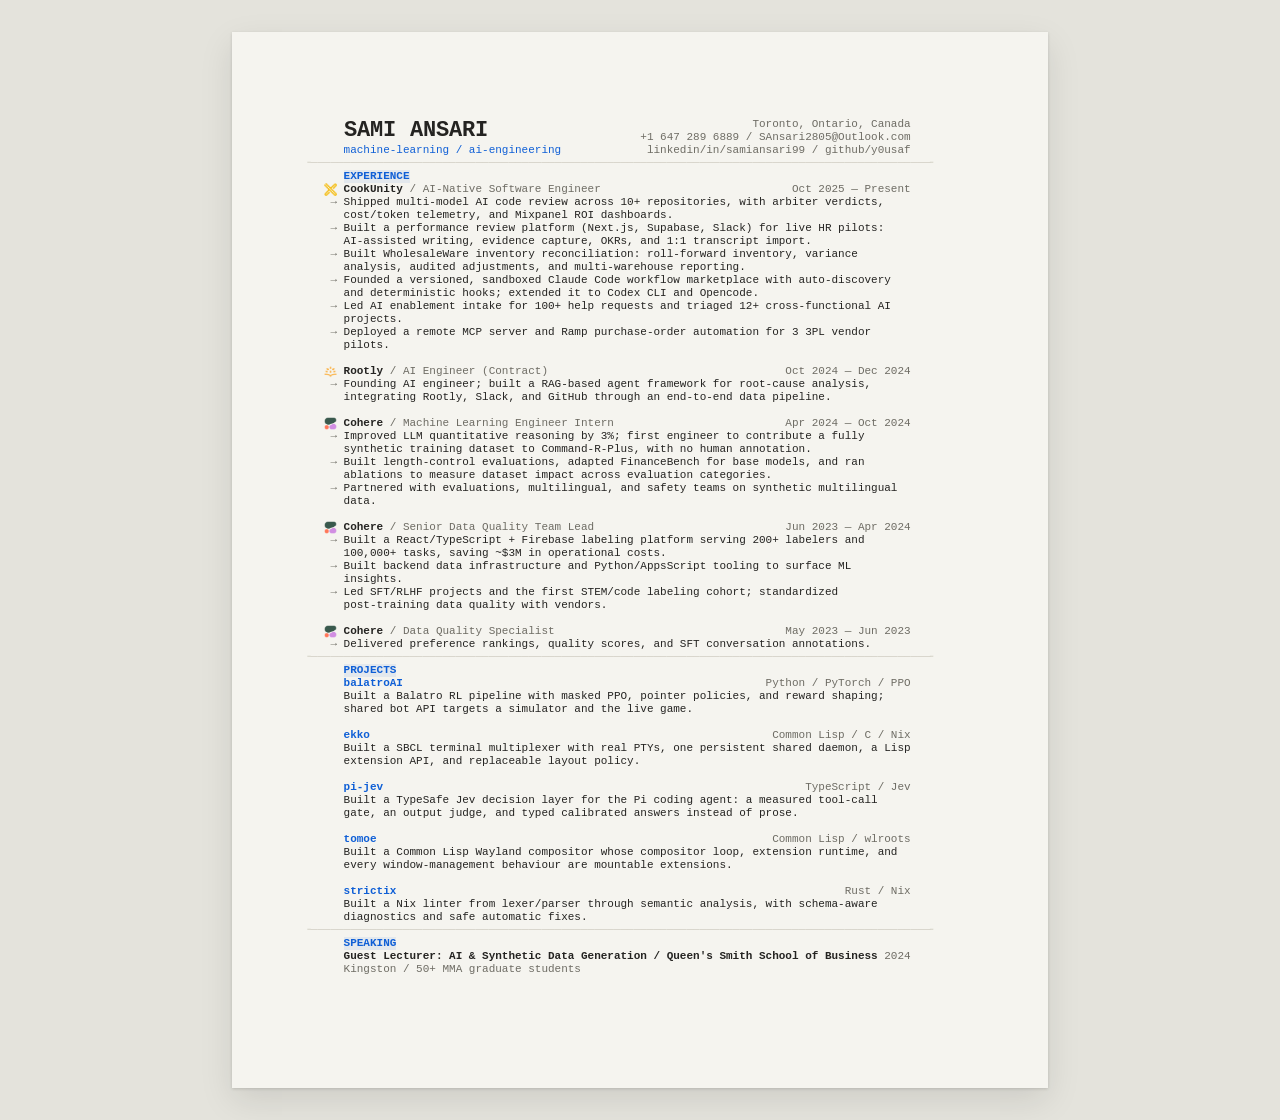
==== commit 23ec45b2: "One rule per section, drop the header accent line" ====
--- a/index.html
+++ b/index.html
@@ -15,18 +15,18 @@
     .terminal { --terminal-cols: 96; --terminal-rows: 72; --terminal-font-size: 11px; --terminal-cell-height: 13px; --terminal-foreground: var(--ink); --terminal-background: var(--paper); --terminal-accent: var(--accent); --terminal-dim: var(--dim); --terminal-rule: var(--rule); width: 100%; height: auto; min-height: calc(var(--terminal-rows) * var(--terminal-cell-height)); overflow: visible; font-family: "Departure Mono", monospace; }
     @media (max-width: 760px) { body { padding: 0; } .paper { width: max-content; min-height: 0; padding: 24px; box-shadow: none; } .terminal { overflow: visible; } }
     @page { size: letter; margin: 0; }
-    @media print { html, body { margin: 0; padding: 0; background: #fff; } .paper { width: 8.5in; min-height: 0; height: auto; margin: 0; padding: 60px 72px; background: #fff; box-shadow: none; } .terminal { --terminal-background: #fff; } }
+    @media print { html, body { margin: 0; padding: 0; background: #fff; } .paper { width: 8.5in; min-height: 0; height: auto; margin: 0; padding: 60px 72px; background: #fff; box-shadow: none; } .terminal { --terminal-background: #fff; } @media print { .terminal .section-heading { print-color-adjust: exact; -webkit-print-color-adjust: exact; } } }
   </style>
 </head>
 <body>
   <main class="paper">
     <pre class="terminal" aria-label="Sami Ansari résumé"><span class="terminal-row"><span class="terminal-cell"> </span><span class="terminal-cell"> </span><span class="terminal-cell"> </span><span class="terminal-cell"> </span><span class="terminal-cell"> </span><span class="terminal-cell"> </span><span class="terminal-cell"> </span><span class="terminal-cell"> </span><span class="terminal-cell"> </span><span class="terminal-cell"> </span><span class="terminal-cell"> </span><span class="terminal-cell"> </span><span class="terminal-cell"> </span><span class="terminal-cell"> </span><span class="terminal-cell"> </span><span class="terminal-cell"> </span><span class="terminal-cell"> </span><span class="terminal-cell"> </span><span class="terminal-cell"> </span><span class="terminal-cell"> </span><span class="terminal-cell"> </span><span class="terminal-cell"> </span><span class="terminal-cell"> </span><span class="terminal-cell"> </span><span class="terminal-cell"> </span><span class="terminal-cell"> </span><span class="terminal-cell"> </span><span class="terminal-cell"> </span><span class="terminal-cell"> </span><span class="terminal-cell"> </span><span class="terminal-cell"> </span><span class="terminal-cell"> </span><span class="terminal-cell"> </span><span class="terminal-cell"> </span><span class="terminal-cell"> </span><span class="terminal-cell"> </span><span class="terminal-cell"> </span><span class="terminal-cell"> </span><span class="terminal-cell"> </span><span class="terminal-cell"> </span><span class="terminal-cell"> </span><span class="terminal-cell"> </span><span class="terminal-cell"> </span><span class="terminal-cell"> </span><span class="terminal-cell"> </span><span class="terminal-cell"> </span><span class="terminal-cell"> </span><span class="terminal-cell"> </span><span class="terminal-cell"> </span><span class="terminal-cell"> </span><span class="terminal-cell"> </span><span class="terminal-cell"> </span><span class="terminal-cell"> </span><span class="terminal-cell"> </span><span class="terminal-cell"> </span><span class="terminal-cell"> </span><span class="terminal-cell"> </span><span class="terminal-cell"> </span><span class="terminal-cell"> </span><span class="terminal-cell"> </span><span class="terminal-cell"> </span><span class="terminal-cell"> </span><span class="terminal-cell"> </span><span class="terminal-cell"> </span><span class="terminal-cell"> </span><span class="terminal-cell"> </span><span class="terminal-cell"> </span><span class="terminal-cell"> </span><span class="terminal-cell"> </span><span class="terminal-cell"> </span><span class="terminal-cell"> </span><span class="terminal-cell"> </span><span class="terminal-cell"> </span><span class="terminal-cell"> </span><span class="terminal-cell"> </span><span class="terminal-cell"> </span><span class="terminal-cell"> </span><span class="terminal-cell"> </span><span class="terminal-cell"> </span><span class="terminal-cell"> </span><span class="terminal-cell"> </span><span class="terminal-cell"> </span><span class="terminal-cell"> </span><span class="terminal-cell"> </span><span class="terminal-cell"> </span><span class="terminal-cell"> </span><span class="terminal-cell"> </span><span class="terminal-cell"> </span><span class="terminal-cell"> </span><span class="terminal-cell"> </span><span class="terminal-cell"> </span><span class="terminal-cell"> </span><span class="terminal-cell"> </span><span class="terminal-cell"> </span><span class="terminal-cell"> </span><span class="terminal-cell"> </span></span>
-<span class="terminal-row"><span class="terminal-cell"> </span><span class="terminal-cell"> </span><span class="terminal-cell"> </span><span class="terminal-cell"> </span><span class="terminal-cell"> </span><span class="terminal-cell"> </span><span class="terminal-cell accent">╶</span><span class="terminal-cell accent">─</span><span class="terminal-cell accent">─</span><span class="terminal-cell accent">─</span><span class="terminal-cell accent">─</span><span class="terminal-cell accent">─</span><span class="terminal-cell accent">─</span><span class="terminal-cell accent">─</span><span class="terminal-cell accent">─</span><span class="terminal-cell accent">─</span><span class="terminal-cell accent">─</span><span class="terminal-cell accent">─</span><span class="terminal-cell accent">─</span><span class="terminal-cell accent">╴</span><span class="terminal-cell"> </span><span class="terminal-cell"> </span><span class="terminal-cell"> </span><span class="terminal-cell"> </span><span class="terminal-cell"> </span><span class="terminal-cell"> </span><span class="terminal-cell"> </span><span class="terminal-cell"> </span><span class="terminal-cell"> </span><span class="terminal-cell"> </span><span class="terminal-cell"> </span><span class="terminal-cell"> </span><span class="terminal-cell"> </span><span class="terminal-cell"> </span><span class="terminal-cell"> </span><span class="terminal-cell"> </span><span class="terminal-cell"> </span><span class="terminal-cell"> </span><span class="terminal-cell"> </span><span class="terminal-cell"> </span><span class="terminal-cell"> </span><span class="terminal-cell"> </span><span class="terminal-cell"> </span><span class="terminal-cell"> </span><span class="terminal-cell"> </span><span class="terminal-cell"> </span><span class="terminal-cell"> </span><span class="terminal-cell"> </span><span class="terminal-cell"> </span><span class="terminal-cell"> </span><span class="terminal-cell"> </span><span class="terminal-cell"> </span><span class="terminal-cell"> </span><span class="terminal-cell"> </span><span class="terminal-cell"> </span><span class="terminal-cell"> </span><span class="terminal-cell"> </span><span class="terminal-cell"> </span><span class="terminal-cell"> </span><span class="terminal-cell"> </span><span class="terminal-cell"> </span><span class="terminal-cell"> </span><span class="terminal-cell"> </span><span class="terminal-cell"> </span><span class="terminal-cell"> </span><span class="terminal-cell"> </span><span class="terminal-cell"> </span><span class="terminal-cell"> </span><span class="terminal-cell"> </span><span class="terminal-cell"> </span><span class="terminal-cell"> </span><span class="terminal-cell"> </span><span class="terminal-cell"> </span><span class="terminal-cell"> </span><span class="terminal-cell"> </span><span class="terminal-cell"> </span><span class="terminal-cell"> </span><span class="terminal-cell"> </span><span class="terminal-cell"> </span><span class="terminal-cell"> </span><span class="terminal-cell"> </span><span class="terminal-cell"> </span><span class="terminal-cell"> </span><span class="terminal-cell"> </span><span class="terminal-cell"> </span><span class="terminal-cell"> </span><span class="terminal-cell"> </span><span class="terminal-cell"> </span><span class="terminal-cell"> </span><span class="terminal-cell"> </span><span class="terminal-cell"> </span><span class="terminal-cell"> </span><span class="terminal-cell"> </span><span class="terminal-cell"> </span><span class="terminal-cell"> </span><span class="terminal-cell"> </span></span>
+<span class="terminal-row"><span class="terminal-cell"> </span><span class="terminal-cell"> </span><span class="terminal-cell"> </span><span class="terminal-cell"> </span><span class="terminal-cell"> </span><span class="terminal-cell"> </span><span class="terminal-cell"> </span><span class="terminal-cell"> </span><span class="terminal-cell"> </span><span class="terminal-cell"> </span><span class="terminal-cell"> </span><span class="terminal-cell"> </span><span class="terminal-cell"> </span><span class="terminal-cell"> </span><span class="terminal-cell"> </span><span class="terminal-cell"> </span><span class="terminal-cell"> </span><span class="terminal-cell"> </span><span class="terminal-cell"> </span><span class="terminal-cell"> </span><span class="terminal-cell"> </span><span class="terminal-cell"> </span><span class="terminal-cell"> </span><span class="terminal-cell"> </span><span class="terminal-cell"> </span><span class="terminal-cell"> </span><span class="terminal-cell"> </span><span class="terminal-cell"> </span><span class="terminal-cell"> </span><span class="terminal-cell"> </span><span class="terminal-cell"> </span><span class="terminal-cell"> </span><span class="terminal-cell"> </span><span class="terminal-cell"> </span><span class="terminal-cell"> </span><span class="terminal-cell"> </span><span class="terminal-cell"> </span><span class="terminal-cell"> </span><span class="terminal-cell"> </span><span class="terminal-cell"> </span><span class="terminal-cell"> </span><span class="terminal-cell"> </span><span class="terminal-cell"> </span><span class="terminal-cell"> </span><span class="terminal-cell"> </span><span class="terminal-cell"> </span><span class="terminal-cell"> </span><span class="terminal-cell"> </span><span class="terminal-cell"> </span><span class="terminal-cell"> </span><span class="terminal-cell"> </span><span class="terminal-cell"> </span><span class="terminal-cell"> </span><span class="terminal-cell"> </span><span class="terminal-cell"> </span><span class="terminal-cell"> </span><span class="terminal-cell"> </span><span class="terminal-cell"> </span><span class="terminal-cell"> </span><span class="terminal-cell"> </span><span class="terminal-cell"> </span><span class="terminal-cell"> </span><span class="terminal-cell"> </span><span class="terminal-cell"> </span><span class="terminal-cell"> </span><span class="terminal-cell"> </span><span class="terminal-cell"> </span><span class="terminal-cell"> </span><span class="terminal-cell"> </span><span class="terminal-cell"> </span><span class="terminal-cell"> </span><span class="terminal-cell"> </span><span class="terminal-cell"> </span><span class="terminal-cell"> </span><span class="terminal-cell"> </span><span class="terminal-cell"> </span><span class="terminal-cell"> </span><span class="terminal-cell"> </span><span class="terminal-cell"> </span><span class="terminal-cell"> </span><span class="terminal-cell"> </span><span class="terminal-cell"> </span><span class="terminal-cell"> </span><span class="terminal-cell"> </span><span class="terminal-cell"> </span><span class="terminal-cell"> </span><span class="terminal-cell"> </span><span class="terminal-cell"> </span><span class="terminal-cell"> </span><span class="terminal-cell"> </span><span class="terminal-cell"> </span><span class="terminal-cell"> </span><span class="terminal-cell"> </span><span class="terminal-cell"> </span><span class="terminal-cell"> </span><span class="terminal-cell"> </span></span>
 <span class="terminal-row"><span class="terminal-cell"> </span><span class="terminal-cell"> </span><span class="terminal-cell"> </span><span class="terminal-cell"> </span><span class="terminal-cell"> </span><span class="terminal-cell"> </span><span class="terminal-cell terminal-scaled-glyph strong" style="--terminal-scale:2;grid-column:span 2">S</span><span class="terminal-cell terminal-scaled-glyph strong" style="--terminal-scale:2;grid-column:span 2">A</span><span class="terminal-cell terminal-scaled-glyph strong" style="--terminal-scale:2;grid-column:span 2">M</span><span class="terminal-cell terminal-scaled-glyph strong" style="--terminal-scale:2;grid-column:span 2">I</span><span class="terminal-cell terminal-scaled-glyph strong" style="--terminal-scale:2;grid-column:span 2"> </span><span class="terminal-cell terminal-scaled-glyph strong" style="--terminal-scale:2;grid-column:span 2">A</span><span class="terminal-cell terminal-scaled-glyph strong" style="--terminal-scale:2;grid-column:span 2">N</span><span class="terminal-cell terminal-scaled-glyph strong" style="--terminal-scale:2;grid-column:span 2">S</span><span class="terminal-cell terminal-scaled-glyph strong" style="--terminal-scale:2;grid-column:span 2">A</span><span class="terminal-cell terminal-scaled-glyph strong" style="--terminal-scale:2;grid-column:span 2">R</span><span class="terminal-cell terminal-scaled-glyph strong" style="--terminal-scale:2;grid-column:span 2">I</span><span class="terminal-cell"> </span><span class="terminal-cell"> </span><span class="terminal-cell"> </span><span class="terminal-cell"> </span><span class="terminal-cell"> </span><span class="terminal-cell"> </span><span class="terminal-cell"> </span><span class="terminal-cell"> </span><span class="terminal-cell"> </span><span class="terminal-cell"> </span><span class="terminal-cell"> </span><span class="terminal-cell"> </span><span class="terminal-cell"> </span><span class="terminal-cell"> </span><span class="terminal-cell"> </span><span class="terminal-cell"> </span><span class="terminal-cell"> </span><span class="terminal-cell"> </span><span class="terminal-cell"> </span><span class="terminal-cell"> </span><span class="terminal-cell"> </span><span class="terminal-cell"> </span><span class="terminal-cell"> </span><span class="terminal-cell"> </span><span class="terminal-cell"> </span><span class="terminal-cell"> </span><span class="terminal-cell"> </span><span class="terminal-cell"> </span><span class="terminal-cell"> </span><span class="terminal-cell"> </span><span class="terminal-cell"> </span><span class="terminal-cell"> </span><span class="terminal-cell"> </span><span class="terminal-cell"> </span><span class="terminal-cell"> </span><span class="terminal-cell"> </span><span class="terminal-cell"> </span><span class="terminal-cell"> </span><span class="terminal-cell"> </span><span class="terminal-cell"> </span><span class="terminal-cell dim">T</span><span class="terminal-cell dim">o</span><span class="terminal-cell dim">r</span><span class="terminal-cell dim">o</span><span class="terminal-cell dim">n</span><span class="terminal-cell dim">t</span><span class="terminal-cell dim">o</span><span class="terminal-cell dim">,</span><span class="terminal-cell dim"> </span><span class="terminal-cell dim">O</span><span class="terminal-cell dim">n</span><span class="terminal-cell dim">t</span><span class="terminal-cell dim">a</span><span class="terminal-cell dim">r</span><span class="terminal-cell dim">i</span><span class="terminal-cell dim">o</span><span class="terminal-cell dim">,</span><span class="terminal-cell dim"> </span><span class="terminal-cell dim">C</span><span class="terminal-cell dim">a</span><span class="terminal-cell dim">n</span><span class="terminal-cell dim">a</span><span class="terminal-cell dim">d</span><span class="terminal-cell dim">a</span><span class="terminal-cell"> </span><span class="terminal-cell"> </span><span class="terminal-cell"> </span><span class="terminal-cell"> </span></span>
 <span class="terminal-row"><span class="terminal-cell"> </span><span class="terminal-cell"> </span><span class="terminal-cell"> </span><span class="terminal-cell"> </span><span class="terminal-cell"> </span><span class="terminal-cell"> </span><span class="terminal-cell"> </span><span class="terminal-cell"> </span><span class="terminal-cell"> </span><span class="terminal-cell"> </span><span class="terminal-cell"> </span><span class="terminal-cell"> </span><span class="terminal-cell"> </span><span class="terminal-cell"> </span><span class="terminal-cell"> </span><span class="terminal-cell"> </span><span class="terminal-cell"> </span><span class="terminal-cell"> </span><span class="terminal-cell"> </span><span class="terminal-cell"> </span><span class="terminal-cell"> </span><span class="terminal-cell"> </span><span class="terminal-cell"> </span><span class="terminal-cell"> </span><span class="terminal-cell"> </span><span class="terminal-cell"> </span><span class="terminal-cell"> </span><span class="terminal-cell"> </span><span class="terminal-cell"> </span><span class="terminal-cell"> </span><span class="terminal-cell"> </span><span class="terminal-cell"> </span><span class="terminal-cell"> </span><span class="terminal-cell"> </span><span class="terminal-cell"> </span><span class="terminal-cell"> </span><span class="terminal-cell"> </span><span class="terminal-cell"> </span><span class="terminal-cell"> </span><span class="terminal-cell"> </span><span class="terminal-cell"> </span><span class="terminal-cell"> </span><span class="terminal-cell"> </span><span class="terminal-cell"> </span><span class="terminal-cell"> </span><span class="terminal-cell"> </span><span class="terminal-cell"> </span><span class="terminal-cell"> </span><span class="terminal-cell"> </span><span class="terminal-cell"> </span><span class="terminal-cell"> </span><span class="terminal-cell dim">+</span><span class="terminal-cell dim">1</span><span class="terminal-cell dim"> </span><span class="terminal-cell dim">6</span><span class="terminal-cell dim">4</span><span class="terminal-cell dim">7</span><span class="terminal-cell dim"> </span><span class="terminal-cell dim">2</span><span class="terminal-cell dim">8</span><span class="terminal-cell dim">9</span><span class="terminal-cell dim"> </span><span class="terminal-cell dim">6</span><span class="terminal-cell dim">8</span><span class="terminal-cell dim">8</span><span class="terminal-cell dim">9</span><span class="terminal-cell dim"> </span><span class="terminal-cell dim">/</span><span class="terminal-cell dim"> </span><span class="terminal-cell dim">S</span><span class="terminal-cell dim">A</span><span class="terminal-cell dim">n</span><span class="terminal-cell dim">s</span><span class="terminal-cell dim">a</span><span class="terminal-cell dim">r</span><span class="terminal-cell dim">i</span><span class="terminal-cell dim">2</span><span class="terminal-cell dim">8</span><span class="terminal-cell dim">0</span><span class="terminal-cell dim">5</span><span class="terminal-cell dim">@</span><span class="terminal-cell dim">O</span><span class="terminal-cell dim">u</span><span class="terminal-cell dim">t</span><span class="terminal-cell dim">l</span><span class="terminal-cell dim">o</span><span class="terminal-cell dim">o</span><span class="terminal-cell dim">k</span><span class="terminal-cell dim">.</span><span class="terminal-cell dim">c</span><span class="terminal-cell dim">o</span><span class="terminal-cell dim">m</span><span class="terminal-cell"> </span><span class="terminal-cell"> </span><span class="terminal-cell"> </span><span class="terminal-cell"> </span></span>
 <span class="terminal-row"><span class="terminal-cell"> </span><span class="terminal-cell"> </span><span class="terminal-cell"> </span><span class="terminal-cell"> </span><span class="terminal-cell"> </span><span class="terminal-cell"> </span><span class="terminal-cell accent">m</span><span class="terminal-cell accent">a</span><span class="terminal-cell accent">c</span><span class="terminal-cell accent">h</span><span class="terminal-cell accent">i</span><span class="terminal-cell accent">n</span><span class="terminal-cell accent">e</span><span class="terminal-cell accent">-</span><span class="terminal-cell accent">l</span><span class="terminal-cell accent">e</span><span class="terminal-cell accent">a</span><span class="terminal-cell accent">r</span><span class="terminal-cell accent">n</span><span class="terminal-cell accent">i</span><span class="terminal-cell accent">n</span><span class="terminal-cell accent">g</span><span class="terminal-cell accent"> </span><span class="terminal-cell accent">/</span><span class="terminal-cell accent"> </span><span class="terminal-cell accent">a</span><span class="terminal-cell accent">i</span><span class="terminal-cell accent">-</span><span class="terminal-cell accent">e</span><span class="terminal-cell accent">n</span><span class="terminal-cell accent">g</span><span class="terminal-cell accent">i</span><span class="terminal-cell accent">n</span><span class="terminal-cell accent">e</span><span class="terminal-cell accent">e</span><span class="terminal-cell accent">r</span><span class="terminal-cell accent">i</span><span class="terminal-cell accent">n</span><span class="terminal-cell accent">g</span><span class="terminal-cell"> </span><span class="terminal-cell"> </span><span class="terminal-cell"> </span><span class="terminal-cell"> </span><span class="terminal-cell"> </span><span class="terminal-cell"> </span><span class="terminal-cell"> </span><span class="terminal-cell"> </span><span class="terminal-cell"> </span><span class="terminal-cell"> </span><span class="terminal-cell"> </span><span class="terminal-cell"> </span><span class="terminal-cell"> </span><span class="terminal-cell dim">l</span><span class="terminal-cell dim">i</span><span class="terminal-cell dim">n</span><span class="terminal-cell dim">k</span><span class="terminal-cell dim">e</span><span class="terminal-cell dim">d</span><span class="terminal-cell dim">i</span><span class="terminal-cell dim">n</span><span class="terminal-cell dim">/</span><span class="terminal-cell dim">i</span><span class="terminal-cell dim">n</span><span class="terminal-cell dim">/</span><span class="terminal-cell dim">s</span><span class="terminal-cell dim">a</span><span class="terminal-cell dim">m</span><span class="terminal-cell dim">i</span><span class="terminal-cell dim">a</span><span class="terminal-cell dim">n</span><span class="terminal-cell dim">s</span><span class="terminal-cell dim">a</span><span class="terminal-cell dim">r</span><span class="terminal-cell dim">i</span><span class="terminal-cell dim">9</span><span class="terminal-cell dim">9</span><span class="terminal-cell dim"> </span><span class="terminal-cell dim">/</span><span class="terminal-cell dim"> </span><span class="terminal-cell dim">g</span><span class="terminal-cell dim">i</span><span class="terminal-cell dim">t</span><span class="terminal-cell dim">h</span><span class="terminal-cell dim">u</span><span class="terminal-cell dim">b</span><span class="terminal-cell dim">/</span><span class="terminal-cell dim">y</span><span class="terminal-cell dim">0</span><span class="terminal-cell dim">u</span><span class="terminal-cell dim">s</span><span class="terminal-cell dim">a</span><span class="terminal-cell dim">f</span><span class="terminal-cell"> </span><span class="terminal-cell"> </span><span class="terminal-cell"> </span><span class="terminal-cell"> </span></span>
-<span class="terminal-row"><span class="terminal-cell"> </span><span class="terminal-cell"> </span><span class="terminal-cell"> </span><span class="terminal-cell"> </span><span class="terminal-cell"> </span><span class="terminal-cell"> </span><span class="terminal-cell"> </span><span class="terminal-cell"> </span><span class="terminal-cell"> </span><span class="terminal-cell"> </span><span class="terminal-cell"> </span><span class="terminal-cell"> </span><span class="terminal-cell"> </span><span class="terminal-cell"> </span><span class="terminal-cell"> </span><span class="terminal-cell"> </span><span class="terminal-cell"> </span><span class="terminal-cell"> </span><span class="terminal-cell"> </span><span class="terminal-cell"> </span><span class="terminal-cell"> </span><span class="terminal-cell"> </span><span class="terminal-cell"> </span><span class="terminal-cell"> </span><span class="terminal-cell"> </span><span class="terminal-cell"> </span><span class="terminal-cell"> </span><span class="terminal-cell"> </span><span class="terminal-cell"> </span><span class="terminal-cell"> </span><span class="terminal-cell"> </span><span class="terminal-cell"> </span><span class="terminal-cell"> </span><span class="terminal-cell"> </span><span class="terminal-cell"> </span><span class="terminal-cell"> </span><span class="terminal-cell"> </span><span class="terminal-cell"> </span><span class="terminal-cell"> </span><span class="terminal-cell"> </span><span class="terminal-cell"> </span><span class="terminal-cell"> </span><span class="terminal-cell"> </span><span class="terminal-cell"> </span><span class="terminal-cell"> </span><span class="terminal-cell"> </span><span class="terminal-cell"> </span><span class="terminal-cell"> </span><span class="terminal-cell"> </span><span class="terminal-cell"> </span><span class="terminal-cell"> </span><span class="terminal-cell"> </span><span class="terminal-cell"> </span><span class="terminal-cell"> </span><span class="terminal-cell"> </span><span class="terminal-cell"> </span><span class="terminal-cell"> </span><span class="terminal-cell"> </span><span class="terminal-cell"> </span><span class="terminal-cell"> </span><span class="terminal-cell"> </span><span class="terminal-cell"> </span><span class="terminal-cell"> </span><span class="terminal-cell"> </span><span class="terminal-cell"> </span><span class="terminal-cell"> </span><span class="terminal-cell"> </span><span class="terminal-cell"> </span><span class="terminal-cell"> </span><span class="terminal-cell"> </span><span class="terminal-cell"> </span><span class="terminal-cell"> </span><span class="terminal-cell"> </span><span class="terminal-cell"> </span><span class="terminal-cell"> </span><span class="terminal-cell"> </span><span class="terminal-cell"> </span><span class="terminal-cell"> </span><span class="terminal-cell"> </span><span class="terminal-cell"> </span><span class="terminal-cell"> </span><span class="terminal-cell"> </span><span class="terminal-cell"> </span><span class="terminal-cell"> </span><span class="terminal-cell"> </span><span class="terminal-cell"> </span><span class="terminal-cell"> </span><span class="terminal-cell"> </span><span class="terminal-cell"> </span><span class="terminal-cell"> </span><span class="terminal-cell"> </span><span class="terminal-cell"> </span><span class="terminal-cell"> </span><span class="terminal-cell"> </span><span class="terminal-cell"> </span><span class="terminal-cell"> </span></span>
-<span class="terminal-row"><span class="terminal-cell"> </span><span class="terminal-cell"> </span><span class="terminal-cell"> </span><span class="terminal-cell"> </span><span class="terminal-cell"> </span><span class="terminal-cell"> </span><span class="terminal-cell section-heading">E</span><span class="terminal-cell section-heading">X</span><span class="terminal-cell section-heading">P</span><span class="terminal-cell section-heading">E</span><span class="terminal-cell section-heading">R</span><span class="terminal-cell section-heading">I</span><span class="terminal-cell section-heading">E</span><span class="terminal-cell section-heading">N</span><span class="terminal-cell section-heading">C</span><span class="terminal-cell section-heading">E</span><span class="terminal-cell"> </span><span class="terminal-cell"> </span><span class="terminal-cell rule">╶</span><span class="terminal-cell rule">─</span><span class="terminal-cell rule">─</span><span class="terminal-cell rule">─</span><span class="terminal-cell rule">─</span><span class="terminal-cell rule">─</span><span class="terminal-cell rule">─</span><span class="terminal-cell rule">─</span><span class="terminal-cell rule">─</span><span class="terminal-cell rule">─</span><span class="terminal-cell rule">─</span><span class="terminal-cell rule">─</span><span class="terminal-cell rule">─</span><span class="terminal-cell rule">─</span><span class="terminal-cell rule">─</span><span class="terminal-cell rule">─</span><span class="terminal-cell rule">─</span><span class="terminal-cell rule">─</span><span class="terminal-cell rule">─</span><span class="terminal-cell rule">─</span><span class="terminal-cell rule">─</span><span class="terminal-cell rule">─</span><span class="terminal-cell rule">─</span><span class="terminal-cell rule">─</span><span class="terminal-cell rule">─</span><span class="terminal-cell rule">─</span><span class="terminal-cell rule">─</span><span class="terminal-cell rule">─</span><span class="terminal-cell rule">─</span><span class="terminal-cell rule">─</span><span class="terminal-cell rule">─</span><span class="terminal-cell rule">─</span><span class="terminal-cell rule">─</span><span class="terminal-cell rule">─</span><span class="terminal-cell rule">─</span><span class="terminal-cell rule">─</span><span class="terminal-cell rule">─</span><span class="terminal-cell rule">─</span><span class="terminal-cell rule">─</span><span class="terminal-cell rule">─</span><span class="terminal-cell rule">─</span><span class="terminal-cell rule">─</span><span class="terminal-cell rule">─</span><span class="terminal-cell rule">─</span><span class="terminal-cell rule">─</span><span class="terminal-cell rule">─</span><span class="terminal-cell rule">─</span><span class="terminal-cell rule">─</span><span class="terminal-cell rule">─</span><span class="terminal-cell rule">─</span><span class="terminal-cell rule">─</span><span class="terminal-cell rule">─</span><span class="terminal-cell rule">─</span><span class="terminal-cell rule">─</span><span class="terminal-cell rule">─</span><span class="terminal-cell rule">─</span><span class="terminal-cell rule">─</span><span class="terminal-cell rule">─</span><span class="terminal-cell rule">─</span><span class="terminal-cell rule">─</span><span class="terminal-cell rule">─</span><span class="terminal-cell rule">─</span><span class="terminal-cell rule">─</span><span class="terminal-cell rule">─</span><span class="terminal-cell rule">─</span><span class="terminal-cell rule">─</span><span class="terminal-cell rule">─</span><span class="terminal-cell rule">─</span><span class="terminal-cell rule">─</span><span class="terminal-cell rule">─</span><span class="terminal-cell rule">─</span><span class="terminal-cell rule">─</span><span class="terminal-cell rule">─</span><span class="terminal-cell rule">╴</span><span class="terminal-cell"> </span><span class="terminal-cell"> </span><span class="terminal-cell"> </span><span class="terminal-cell"> </span></span>
+<span class="terminal-row"><span class="terminal-cell rule">╶</span><span class="terminal-cell rule">─</span><span class="terminal-cell rule">─</span><span class="terminal-cell rule">─</span><span class="terminal-cell rule">─</span><span class="terminal-cell rule">─</span><span class="terminal-cell rule">─</span><span class="terminal-cell rule">─</span><span class="terminal-cell rule">─</span><span class="terminal-cell rule">─</span><span class="terminal-cell rule">─</span><span class="terminal-cell rule">─</span><span class="terminal-cell rule">─</span><span class="terminal-cell rule">─</span><span class="terminal-cell rule">─</span><span class="terminal-cell rule">─</span><span class="terminal-cell rule">─</span><span class="terminal-cell rule">─</span><span class="terminal-cell rule">─</span><span class="terminal-cell rule">─</span><span class="terminal-cell rule">─</span><span class="terminal-cell rule">─</span><span class="terminal-cell rule">─</span><span class="terminal-cell rule">─</span><span class="terminal-cell rule">─</span><span class="terminal-cell rule">─</span><span class="terminal-cell rule">─</span><span class="terminal-cell rule">─</span><span class="terminal-cell rule">─</span><span class="terminal-cell rule">─</span><span class="terminal-cell rule">─</span><span class="terminal-cell rule">─</span><span class="terminal-cell rule">─</span><span class="terminal-cell rule">─</span><span class="terminal-cell rule">─</span><span class="terminal-cell rule">─</span><span class="terminal-cell rule">─</span><span class="terminal-cell rule">─</span><span class="terminal-cell rule">─</span><span class="terminal-cell rule">─</span><span class="terminal-cell rule">─</span><span class="terminal-cell rule">─</span><span class="terminal-cell rule">─</span><span class="terminal-cell rule">─</span><span class="terminal-cell rule">─</span><span class="terminal-cell rule">─</span><span class="terminal-cell rule">─</span><span class="terminal-cell rule">─</span><span class="terminal-cell rule">─</span><span class="terminal-cell rule">─</span><span class="terminal-cell rule">─</span><span class="terminal-cell rule">─</span><span class="terminal-cell rule">─</span><span class="terminal-cell rule">─</span><span class="terminal-cell rule">─</span><span class="terminal-cell rule">─</span><span class="terminal-cell rule">─</span><span class="terminal-cell rule">─</span><span class="terminal-cell rule">─</span><span class="terminal-cell rule">─</span><span class="terminal-cell rule">─</span><span class="terminal-cell rule">─</span><span class="terminal-cell rule">─</span><span class="terminal-cell rule">─</span><span class="terminal-cell rule">─</span><span class="terminal-cell rule">─</span><span class="terminal-cell rule">─</span><span class="terminal-cell rule">─</span><span class="terminal-cell rule">─</span><span class="terminal-cell rule">─</span><span class="terminal-cell rule">─</span><span class="terminal-cell rule">─</span><span class="terminal-cell rule">─</span><span class="terminal-cell rule">─</span><span class="terminal-cell rule">─</span><span class="terminal-cell rule">─</span><span class="terminal-cell rule">─</span><span class="terminal-cell rule">─</span><span class="terminal-cell rule">─</span><span class="terminal-cell rule">─</span><span class="terminal-cell rule">─</span><span class="terminal-cell rule">─</span><span class="terminal-cell rule">─</span><span class="terminal-cell rule">─</span><span class="terminal-cell rule">─</span><span class="terminal-cell rule">─</span><span class="terminal-cell rule">─</span><span class="terminal-cell rule">─</span><span class="terminal-cell rule">─</span><span class="terminal-cell rule">─</span><span class="terminal-cell rule">─</span><span class="terminal-cell rule">─</span><span class="terminal-cell rule">─</span><span class="terminal-cell rule">─</span><span class="terminal-cell rule">─</span><span class="terminal-cell rule">╴</span></span>
+<span class="terminal-row"><span class="terminal-cell"> </span><span class="terminal-cell"> </span><span class="terminal-cell"> </span><span class="terminal-cell"> </span><span class="terminal-cell"> </span><span class="terminal-cell"> </span><span class="terminal-cell section-heading">E</span><span class="terminal-cell section-heading">X</span><span class="terminal-cell section-heading">P</span><span class="terminal-cell section-heading">E</span><span class="terminal-cell section-heading">R</span><span class="terminal-cell section-heading">I</span><span class="terminal-cell section-heading">E</span><span class="terminal-cell section-heading">N</span><span class="terminal-cell section-heading">C</span><span class="terminal-cell section-heading">E</span><span class="terminal-cell"> </span><span class="terminal-cell"> </span><span class="terminal-cell"> </span><span class="terminal-cell"> </span><span class="terminal-cell"> </span><span class="terminal-cell"> </span><span class="terminal-cell"> </span><span class="terminal-cell"> </span><span class="terminal-cell"> </span><span class="terminal-cell"> </span><span class="terminal-cell"> </span><span class="terminal-cell"> </span><span class="terminal-cell"> </span><span class="terminal-cell"> </span><span class="terminal-cell"> </span><span class="terminal-cell"> </span><span class="terminal-cell"> </span><span class="terminal-cell"> </span><span class="terminal-cell"> </span><span class="terminal-cell"> </span><span class="terminal-cell"> </span><span class="terminal-cell"> </span><span class="terminal-cell"> </span><span class="terminal-cell"> </span><span class="terminal-cell"> </span><span class="terminal-cell"> </span><span class="terminal-cell"> </span><span class="terminal-cell"> </span><span class="terminal-cell"> </span><span class="terminal-cell"> </span><span class="terminal-cell"> </span><span class="terminal-cell"> </span><span class="terminal-cell"> </span><span class="terminal-cell"> </span><span class="terminal-cell"> </span><span class="terminal-cell"> </span><span class="terminal-cell"> </span><span class="terminal-cell"> </span><span class="terminal-cell"> </span><span class="terminal-cell"> </span><span class="terminal-cell"> </span><span class="terminal-cell"> </span><span class="terminal-cell"> </span><span class="terminal-cell"> </span><span class="terminal-cell"> </span><span class="terminal-cell"> </span><span class="terminal-cell"> </span><span class="terminal-cell"> </span><span class="terminal-cell"> </span><span class="terminal-cell"> </span><span class="terminal-cell"> </span><span class="terminal-cell"> </span><span class="terminal-cell"> </span><span class="terminal-cell"> </span><span class="terminal-cell"> </span><span class="terminal-cell"> </span><span class="terminal-cell"> </span><span class="terminal-cell"> </span><span class="terminal-cell"> </span><span class="terminal-cell"> </span><span class="terminal-cell"> </span><span class="terminal-cell"> </span><span class="terminal-cell"> </span><span class="terminal-cell"> </span><span class="terminal-cell"> </span><span class="terminal-cell"> </span><span class="terminal-cell"> </span><span class="terminal-cell"> </span><span class="terminal-cell"> </span><span class="terminal-cell"> </span><span class="terminal-cell"> </span><span class="terminal-cell"> </span><span class="terminal-cell"> </span><span class="terminal-cell"> </span><span class="terminal-cell"> </span><span class="terminal-cell"> </span><span class="terminal-cell"> </span><span class="terminal-cell"> </span><span class="terminal-cell"> </span><span class="terminal-cell"> </span></span>
 <span class="terminal-row"><span class="terminal-cell"> </span><span class="terminal-cell"> </span><span class="terminal-cell"> </span><img class="terminal-image" style="--terminal-span-x:2;--terminal-span-y:1" src="assets/cookunity.png" alt=""><span class="terminal-cell"> </span><span class="terminal-cell strong">C</span><span class="terminal-cell strong">o</span><span class="terminal-cell strong">o</span><span class="terminal-cell strong">k</span><span class="terminal-cell strong">U</span><span class="terminal-cell strong">n</span><span class="terminal-cell strong">i</span><span class="terminal-cell strong">t</span><span class="terminal-cell strong">y</span><span class="terminal-cell dim"> </span><span class="terminal-cell dim">/</span><span class="terminal-cell dim"> </span><span class="terminal-cell dim">A</span><span class="terminal-cell dim">I</span><span class="terminal-cell dim">-</span><span class="terminal-cell dim">N</span><span class="terminal-cell dim">a</span><span class="terminal-cell dim">t</span><span class="terminal-cell dim">i</span><span class="terminal-cell dim">v</span><span class="terminal-cell dim">e</span><span class="terminal-cell dim"> </span><span class="terminal-cell dim">S</span><span class="terminal-cell dim">o</span><span class="terminal-cell dim">f</span><span class="terminal-cell dim">t</span><span class="terminal-cell dim">w</span><span class="terminal-cell dim">a</span><span class="terminal-cell dim">r</span><span class="terminal-cell dim">e</span><span class="terminal-cell dim"> </span><span class="terminal-cell dim">E</span><span class="terminal-cell dim">n</span><span class="terminal-cell dim">g</span><span class="terminal-cell dim">i</span><span class="terminal-cell dim">n</span><span class="terminal-cell dim">e</span><span class="terminal-cell dim">e</span><span class="terminal-cell dim">r</span><span class="terminal-cell"> </span><span class="terminal-cell"> </span><span class="terminal-cell"> </span><span class="terminal-cell"> </span><span class="terminal-cell"> </span><span class="terminal-cell"> </span><span class="terminal-cell"> </span><span class="terminal-cell"> </span><span class="terminal-cell"> </span><span class="terminal-cell"> </span><span class="terminal-cell"> </span><span class="terminal-cell"> </span><span class="terminal-cell"> </span><span class="terminal-cell"> </span><span class="terminal-cell"> </span><span class="terminal-cell"> </span><span class="terminal-cell"> </span><span class="terminal-cell"> </span><span class="terminal-cell"> </span><span class="terminal-cell"> </span><span class="terminal-cell"> </span><span class="terminal-cell"> </span><span class="terminal-cell"> </span><span class="terminal-cell"> </span><span class="terminal-cell"> </span><span class="terminal-cell"> </span><span class="terminal-cell"> </span><span class="terminal-cell"> </span><span class="terminal-cell"> </span><span class="terminal-cell dim">O</span><span class="terminal-cell dim">c</span><span class="terminal-cell dim">t</span><span class="terminal-cell dim"> </span><span class="terminal-cell dim">2</span><span class="terminal-cell dim">0</span><span class="terminal-cell dim">2</span><span class="terminal-cell dim">5</span><span class="terminal-cell dim"> </span><span class="terminal-cell dim">—</span><span class="terminal-cell dim"> </span><span class="terminal-cell dim">P</span><span class="terminal-cell dim">r</span><span class="terminal-cell dim">e</span><span class="terminal-cell dim">s</span><span class="terminal-cell dim">e</span><span class="terminal-cell dim">n</span><span class="terminal-cell dim">t</span><span class="terminal-cell"> </span><span class="terminal-cell"> </span><span class="terminal-cell"> </span><span class="terminal-cell"> </span></span>
 <span class="terminal-row"><span class="terminal-cell"> </span><span class="terminal-cell"> </span><span class="terminal-cell"> </span><span class="terminal-cell"> </span><span class="terminal-cell dim">→</span><span class="terminal-cell"> </span><span class="terminal-cell">S</span><span class="terminal-cell">h</span><span class="terminal-cell">i</span><span class="terminal-cell">p</span><span class="terminal-cell">p</span><span class="terminal-cell">e</span><span class="terminal-cell">d</span><span class="terminal-cell"> </span><span class="terminal-cell">m</span><span class="terminal-cell">u</span><span class="terminal-cell">l</span><span class="terminal-cell">t</span><span class="terminal-cell">i</span><span class="terminal-cell">-</span><span class="terminal-cell">m</span><span class="terminal-cell">o</span><span class="terminal-cell">d</span><span class="terminal-cell">e</span><span class="terminal-cell">l</span><span class="terminal-cell"> </span><span class="terminal-cell">A</span><span class="terminal-cell">I</span><span class="terminal-cell"> </span><span class="terminal-cell">c</span><span class="terminal-cell">o</span><span class="terminal-cell">d</span><span class="terminal-cell">e</span><span class="terminal-cell"> </span><span class="terminal-cell">r</span><span class="terminal-cell">e</span><span class="terminal-cell">v</span><span class="terminal-cell">i</span><span class="terminal-cell">e</span><span class="terminal-cell">w</span><span class="terminal-cell"> </span><span class="terminal-cell">a</span><span class="terminal-cell">c</span><span class="terminal-cell">r</span><span class="terminal-cell">o</span><span class="terminal-cell">s</span><span class="terminal-cell">s</span><span class="terminal-cell"> </span><span class="terminal-cell">1</span><span class="terminal-cell">0</span><span class="terminal-cell">+</span><span class="terminal-cell"> </span><span class="terminal-cell">r</span><span class="terminal-cell">e</span><span class="terminal-cell">p</span><span class="terminal-cell">o</span><span class="terminal-cell">s</span><span class="terminal-cell">i</span><span class="terminal-cell">t</span><span class="terminal-cell">o</span><span class="terminal-cell">r</span><span class="terminal-cell">i</span><span class="terminal-cell">e</span><span class="terminal-cell">s</span><span class="terminal-cell">,</span><span class="terminal-cell"> </span><span class="terminal-cell">w</span><span class="terminal-cell">i</span><span class="terminal-cell">t</span><span class="terminal-cell">h</span><span class="terminal-cell"> </span><span class="terminal-cell">a</span><span class="terminal-cell">r</span><span class="terminal-cell">b</span><span class="terminal-cell">i</span><span class="terminal-cell">t</span><span class="terminal-cell">e</span><span class="terminal-cell">r</span><span class="terminal-cell"> </span><span class="terminal-cell">v</span><span class="terminal-cell">e</span><span class="terminal-cell">r</span><span class="terminal-cell">d</span><span class="terminal-cell">i</span><span class="terminal-cell">c</span><span class="terminal-cell">t</span><span class="terminal-cell">s</span><span class="terminal-cell">,</span><span class="terminal-cell"> </span><span class="terminal-cell"> </span><span class="terminal-cell"> </span><span class="terminal-cell"> </span><span class="terminal-cell"> </span><span class="terminal-cell"> </span><span class="terminal-cell"> </span><span class="terminal-cell"> </span></span>
 <span class="terminal-row"><span class="terminal-cell"> </span><span class="terminal-cell"> </span><span class="terminal-cell"> </span><span class="terminal-cell"> </span><span class="terminal-cell"> </span><span class="terminal-cell"> </span><span class="terminal-cell">c</span><span class="terminal-cell">o</span><span class="terminal-cell">s</span><span class="terminal-cell">t</span><span class="terminal-cell">/</span><span class="terminal-cell">t</span><span class="terminal-cell">o</span><span class="terminal-cell">k</span><span class="terminal-cell">e</span><span class="terminal-cell">n</span><span class="terminal-cell"> </span><span class="terminal-cell">t</span><span class="terminal-cell">e</span><span class="terminal-cell">l</span><span class="terminal-cell">e</span><span class="terminal-cell">m</span><span class="terminal-cell">e</span><span class="terminal-cell">t</span><span class="terminal-cell">r</span><span class="terminal-cell">y</span><span class="terminal-cell">,</span><span class="terminal-cell"> </span><span class="terminal-cell">a</span><span class="terminal-cell">n</span><span class="terminal-cell">d</span><span class="terminal-cell"> </span><span class="terminal-cell">M</span><span class="terminal-cell">i</span><span class="terminal-cell">x</span><span class="terminal-cell">p</span><span class="terminal-cell">a</span><span class="terminal-cell">n</span><span class="terminal-cell">e</span><span class="terminal-cell">l</span><span class="terminal-cell"> </span><span class="terminal-cell">R</span><span class="terminal-cell">O</span><span class="terminal-cell">I</span><span class="terminal-cell"> </span><span class="terminal-cell">d</span><span class="terminal-cell">a</span><span class="terminal-cell">s</span><span class="terminal-cell">h</span><span class="terminal-cell">b</span><span class="terminal-cell">o</span><span class="terminal-cell">a</span><span class="terminal-cell">r</span><span class="terminal-cell">d</span><span class="terminal-cell">s</span><span class="terminal-cell">.</span><span class="terminal-cell"> </span><span class="terminal-cell"> </span><span class="terminal-cell"> </span><span class="terminal-cell"> </span><span class="terminal-cell"> </span><span class="terminal-cell"> </span><span class="terminal-cell"> </span><span class="terminal-cell"> </span><span class="terminal-cell"> </span><span class="terminal-cell"> </span><span class="terminal-cell"> </span><span class="terminal-cell"> </span><span class="terminal-cell"> </span><span class="terminal-cell"> </span><span class="terminal-cell"> </span><span class="terminal-cell"> </span><span class="terminal-cell"> </span><span class="terminal-cell"> </span><span class="terminal-cell"> </span><span class="terminal-cell"> </span><span class="terminal-cell"> </span><span class="terminal-cell"> </span><span class="terminal-cell"> </span><span class="terminal-cell"> </span><span class="terminal-cell"> </span><span class="terminal-cell"> </span><span class="terminal-cell"> </span><span class="terminal-cell"> </span><span class="terminal-cell"> </span><span class="terminal-cell"> </span><span class="terminal-cell"> </span><span class="terminal-cell"> </span><span class="terminal-cell"> </span><span class="terminal-cell"> </span><span class="terminal-cell"> </span><span class="terminal-cell"> </span><span class="terminal-cell"> </span><span class="terminal-cell"> </span><span class="terminal-cell"> </span><span class="terminal-cell"> </span></span>
@@ -64,7 +64,7 @@
 <span class="terminal-row"><span class="terminal-cell"> </span><span class="terminal-cell"> </span><span class="terminal-cell"> </span><img class="terminal-image" style="--terminal-span-x:2;--terminal-span-y:1" src="assets/cohere.png" alt=""><span class="terminal-cell"> </span><span class="terminal-cell strong">C</span><span class="terminal-cell strong">o</span><span class="terminal-cell strong">h</span><span class="terminal-cell strong">e</span><span class="terminal-cell strong">r</span><span class="terminal-cell strong">e</span><span class="terminal-cell dim"> </span><span class="terminal-cell dim">/</span><span class="terminal-cell dim"> </span><span class="terminal-cell dim">D</span><span class="terminal-cell dim">a</span><span class="terminal-cell dim">t</span><span class="terminal-cell dim">a</span><span class="terminal-cell dim"> </span><span class="terminal-cell dim">Q</span><span class="terminal-cell dim">u</span><span class="terminal-cell dim">a</span><span class="terminal-cell dim">l</span><span class="terminal-cell dim">i</span><span class="terminal-cell dim">t</span><span class="terminal-cell dim">y</span><span class="terminal-cell dim"> </span><span class="terminal-cell dim">S</span><span class="terminal-cell dim">p</span><span class="terminal-cell dim">e</span><span class="terminal-cell dim">c</span><span class="terminal-cell dim">i</span><span class="terminal-cell dim">a</span><span class="terminal-cell dim">l</span><span class="terminal-cell dim">i</span><span class="terminal-cell dim">s</span><span class="terminal-cell dim">t</span><span class="terminal-cell"> </span><span class="terminal-cell"> </span><span class="terminal-cell"> </span><span class="terminal-cell"> </span><span class="terminal-cell"> </span><span class="terminal-cell"> </span><span class="terminal-cell"> </span><span class="terminal-cell"> </span><span class="terminal-cell"> </span><span class="terminal-cell"> </span><span class="terminal-cell"> </span><span class="terminal-cell"> </span><span class="terminal-cell"> </span><span class="terminal-cell"> </span><span class="terminal-cell"> </span><span class="terminal-cell"> </span><span class="terminal-cell"> </span><span class="terminal-cell"> </span><span class="terminal-cell"> </span><span class="terminal-cell"> </span><span class="terminal-cell"> </span><span class="terminal-cell"> </span><span class="terminal-cell"> </span><span class="terminal-cell"> </span><span class="terminal-cell"> </span><span class="terminal-cell"> </span><span class="terminal-cell"> </span><span class="terminal-cell"> </span><span class="terminal-cell"> </span><span class="terminal-cell"> </span><span class="terminal-cell"> </span><span class="terminal-cell"> </span><span class="terminal-cell"> </span><span class="terminal-cell"> </span><span class="terminal-cell"> </span><span class="terminal-cell dim">M</span><span class="terminal-cell dim">a</span><span class="terminal-cell dim">y</span><span class="terminal-cell dim"> </span><span class="terminal-cell dim">2</span><span class="terminal-cell dim">0</span><span class="terminal-cell dim">2</span><span class="terminal-cell dim">3</span><span class="terminal-cell dim"> </span><span class="terminal-cell dim">—</span><span class="terminal-cell dim"> </span><span class="terminal-cell dim">J</span><span class="terminal-cell dim">u</span><span class="terminal-cell dim">n</span><span class="terminal-cell dim"> </span><span class="terminal-cell dim">2</span><span class="terminal-cell dim">0</span><span class="terminal-cell dim">2</span><span class="terminal-cell dim">3</span><span class="terminal-cell"> </span><span class="terminal-cell"> </span><span class="terminal-cell"> </span><span class="terminal-cell"> </span></span>
 <span class="terminal-row"><span class="terminal-cell"> </span><span class="terminal-cell"> </span><span class="terminal-cell"> </span><span class="terminal-cell"> </span><span class="terminal-cell dim">→</span><span class="terminal-cell"> </span><span class="terminal-cell">D</span><span class="terminal-cell">e</span><span class="terminal-cell">l</span><span class="terminal-cell">i</span><span class="terminal-cell">v</span><span class="terminal-cell">e</span><span class="terminal-cell">r</span><span class="terminal-cell">e</span><span class="terminal-cell">d</span><span class="terminal-cell"> </span><span class="terminal-cell">p</span><span class="terminal-cell">r</span><span class="terminal-cell">e</span><span class="terminal-cell">f</span><span class="terminal-cell">e</span><span class="terminal-cell">r</span><span class="terminal-cell">e</span><span class="terminal-cell">n</span><span class="terminal-cell">c</span><span class="terminal-cell">e</span><span class="terminal-cell"> </span><span class="terminal-cell">r</span><span class="terminal-cell">a</span><span class="terminal-cell">n</span><span class="terminal-cell">k</span><span class="terminal-cell">i</span><span class="terminal-cell">n</span><span class="terminal-cell">g</span><span class="terminal-cell">s</span><span class="terminal-cell">,</span><span class="terminal-cell"> </span><span class="terminal-cell">q</span><span class="terminal-cell">u</span><span class="terminal-cell">a</span><span class="terminal-cell">l</span><span class="terminal-cell">i</span><span class="terminal-cell">t</span><span class="terminal-cell">y</span><span class="terminal-cell"> </span><span class="terminal-cell">s</span><span class="terminal-cell">c</span><span class="terminal-cell">o</span><span class="terminal-cell">r</span><span class="terminal-cell">e</span><span class="terminal-cell">s</span><span class="terminal-cell">,</span><span class="terminal-cell"> </span><span class="terminal-cell">a</span><span class="terminal-cell">n</span><span class="terminal-cell">d</span><span class="terminal-cell"> </span><span class="terminal-cell">S</span><span class="terminal-cell">F</span><span class="terminal-cell">T</span><span class="terminal-cell"> </span><span class="terminal-cell">c</span><span class="terminal-cell">o</span><span class="terminal-cell">n</span><span class="terminal-cell">v</span><span class="terminal-cell">e</span><span class="terminal-cell">r</span><span class="terminal-cell">s</span><span class="terminal-cell">a</span><span class="terminal-cell">t</span><span class="terminal-cell">i</span><span class="terminal-cell">o</span><span class="terminal-cell">n</span><span class="terminal-cell"> </span><span class="terminal-cell">a</span><span class="terminal-cell">n</span><span class="terminal-cell">n</span><span class="terminal-cell">o</span><span class="terminal-cell">t</span><span class="terminal-cell">a</span><span class="terminal-cell">t</span><span class="terminal-cell">i</span><span class="terminal-cell">o</span><span class="terminal-cell">n</span><span class="terminal-cell">s</span><span class="terminal-cell">.</span><span class="terminal-cell"> </span><span class="terminal-cell"> </span><span class="terminal-cell"> </span><span class="terminal-cell"> </span><span class="terminal-cell"> </span><span class="terminal-cell"> </span><span class="terminal-cell"> </span><span class="terminal-cell"> </span><span class="terminal-cell"> </span><span class="terminal-cell"> </span></span>
 <span class="terminal-row"><span class="terminal-cell rule">╶</span><span class="terminal-cell rule">─</span><span class="terminal-cell rule">─</span><span class="terminal-cell rule">─</span><span class="terminal-cell rule">─</span><span class="terminal-cell rule">─</span><span class="terminal-cell rule">─</span><span class="terminal-cell rule">─</span><span class="terminal-cell rule">─</span><span class="terminal-cell rule">─</span><span class="terminal-cell rule">─</span><span class="terminal-cell rule">─</span><span class="terminal-cell rule">─</span><span class="terminal-cell rule">─</span><span class="terminal-cell rule">─</span><span class="terminal-cell rule">─</span><span class="terminal-cell rule">─</span><span class="terminal-cell rule">─</span><span class="terminal-cell rule">─</span><span class="terminal-cell rule">─</span><span class="terminal-cell rule">─</span><span class="terminal-cell rule">─</span><span class="terminal-cell rule">─</span><span class="terminal-cell rule">─</span><span class="terminal-cell rule">─</span><span class="terminal-cell rule">─</span><span class="terminal-cell rule">─</span><span class="terminal-cell rule">─</span><span class="terminal-cell rule">─</span><span class="terminal-cell rule">─</span><span class="terminal-cell rule">─</span><span class="terminal-cell rule">─</span><span class="terminal-cell rule">─</span><span class="terminal-cell rule">─</span><span class="terminal-cell rule">─</span><span class="terminal-cell rule">─</span><span class="terminal-cell rule">─</span><span class="terminal-cell rule">─</span><span class="terminal-cell rule">─</span><span class="terminal-cell rule">─</span><span class="terminal-cell rule">─</span><span class="terminal-cell rule">─</span><span class="terminal-cell rule">─</span><span class="terminal-cell rule">─</span><span class="terminal-cell rule">─</span><span class="terminal-cell rule">─</span><span class="terminal-cell rule">─</span><span class="terminal-cell rule">─</span><span class="terminal-cell rule">─</span><span class="terminal-cell rule">─</span><span class="terminal-cell rule">─</span><span class="terminal-cell rule">─</span><span class="terminal-cell rule">─</span><span class="terminal-cell rule">─</span><span class="terminal-cell rule">─</span><span class="terminal-cell rule">─</span><span class="terminal-cell rule">─</span><span class="terminal-cell rule">─</span><span class="terminal-cell rule">─</span><span class="terminal-cell rule">─</span><span class="terminal-cell rule">─</span><span class="terminal-cell rule">─</span><span class="terminal-cell rule">─</span><span class="terminal-cell rule">─</span><span class="terminal-cell rule">─</span><span class="terminal-cell rule">─</span><span class="terminal-cell rule">─</span><span class="terminal-cell rule">─</span><span class="terminal-cell rule">─</span><span class="terminal-cell rule">─</span><span class="terminal-cell rule">─</span><span class="terminal-cell rule">─</span><span class="terminal-cell rule">─</span><span class="terminal-cell rule">─</span><span class="terminal-cell rule">─</span><span class="terminal-cell rule">─</span><span class="terminal-cell rule">─</span><span class="terminal-cell rule">─</span><span class="terminal-cell rule">─</span><span class="terminal-cell rule">─</span><span class="terminal-cell rule">─</span><span class="terminal-cell rule">─</span><span class="terminal-cell rule">─</span><span class="terminal-cell rule">─</span><span class="terminal-cell rule">─</span><span class="terminal-cell rule">─</span><span class="terminal-cell rule">─</span><span class="terminal-cell rule">─</span><span class="terminal-cell rule">─</span><span class="terminal-cell rule">─</span><span class="terminal-cell rule">─</span><span class="terminal-cell rule">─</span><span class="terminal-cell rule">─</span><span class="terminal-cell rule">─</span><span class="terminal-cell rule">─</span><span class="terminal-cell rule">╴</span></span>
-<span class="terminal-row"><span class="terminal-cell"> </span><span class="terminal-cell"> </span><span class="terminal-cell"> </span><span class="terminal-cell"> </span><span class="terminal-cell"> </span><span class="terminal-cell"> </span><span class="terminal-cell section-heading">P</span><span class="terminal-cell section-heading">R</span><span class="terminal-cell section-heading">O</span><span class="terminal-cell section-heading">J</span><span class="terminal-cell section-heading">E</span><span class="terminal-cell section-heading">C</span><span class="terminal-cell section-heading">T</span><span class="terminal-cell section-heading">S</span><span class="terminal-cell"> </span><span class="terminal-cell"> </span><span class="terminal-cell rule">╶</span><span class="terminal-cell rule">─</span><span class="terminal-cell rule">─</span><span class="terminal-cell rule">─</span><span class="terminal-cell rule">─</span><span class="terminal-cell rule">─</span><span class="terminal-cell rule">─</span><span class="terminal-cell rule">─</span><span class="terminal-cell rule">─</span><span class="terminal-cell rule">─</span><span class="terminal-cell rule">─</span><span class="terminal-cell rule">─</span><span class="terminal-cell rule">─</span><span class="terminal-cell rule">─</span><span class="terminal-cell rule">─</span><span class="terminal-cell rule">─</span><span class="terminal-cell rule">─</span><span class="terminal-cell rule">─</span><span class="terminal-cell rule">─</span><span class="terminal-cell rule">─</span><span class="terminal-cell rule">─</span><span class="terminal-cell rule">─</span><span class="terminal-cell rule">─</span><span class="terminal-cell rule">─</span><span class="terminal-cell rule">─</span><span class="terminal-cell rule">─</span><span class="terminal-cell rule">─</span><span class="terminal-cell rule">─</span><span class="terminal-cell rule">─</span><span class="terminal-cell rule">─</span><span class="terminal-cell rule">─</span><span class="terminal-cell rule">─</span><span class="terminal-cell rule">─</span><span class="terminal-cell rule">─</span><span class="terminal-cell rule">─</span><span class="terminal-cell rule">─</span><span class="terminal-cell rule">─</span><span class="terminal-cell rule">─</span><span class="terminal-cell rule">─</span><span class="terminal-cell rule">─</span><span class="terminal-cell rule">─</span><span class="terminal-cell rule">─</span><span class="terminal-cell rule">─</span><span class="terminal-cell rule">─</span><span class="terminal-cell rule">─</span><span class="terminal-cell rule">─</span><span class="terminal-cell rule">─</span><span class="terminal-cell rule">─</span><span class="terminal-cell rule">─</span><span class="terminal-cell rule">─</span><span class="terminal-cell rule">─</span><span class="terminal-cell rule">─</span><span class="terminal-cell rule">─</span><span class="terminal-cell rule">─</span><span class="terminal-cell rule">─</span><span class="terminal-cell rule">─</span><span class="terminal-cell rule">─</span><span class="terminal-cell rule">─</span><span class="terminal-cell rule">─</span><span class="terminal-cell rule">─</span><span class="terminal-cell rule">─</span><span class="terminal-cell rule">─</span><span class="terminal-cell rule">─</span><span class="terminal-cell rule">─</span><span class="terminal-cell rule">─</span><span class="terminal-cell rule">─</span><span class="terminal-cell rule">─</span><span class="terminal-cell rule">─</span><span class="terminal-cell rule">─</span><span class="terminal-cell rule">─</span><span class="terminal-cell rule">─</span><span class="terminal-cell rule">─</span><span class="terminal-cell rule">─</span><span class="terminal-cell rule">─</span><span class="terminal-cell rule">─</span><span class="terminal-cell rule">╴</span><span class="terminal-cell"> </span><span class="terminal-cell"> </span><span class="terminal-cell"> </span><span class="terminal-cell"> </span></span>
+<span class="terminal-row"><span class="terminal-cell"> </span><span class="terminal-cell"> </span><span class="terminal-cell"> </span><span class="terminal-cell"> </span><span class="terminal-cell"> </span><span class="terminal-cell"> </span><span class="terminal-cell section-heading">P</span><span class="terminal-cell section-heading">R</span><span class="terminal-cell section-heading">O</span><span class="terminal-cell section-heading">J</span><span class="terminal-cell section-heading">E</span><span class="terminal-cell section-heading">C</span><span class="terminal-cell section-heading">T</span><span class="terminal-cell section-heading">S</span><span class="terminal-cell"> </span><span class="terminal-cell"> </span><span class="terminal-cell"> </span><span class="terminal-cell"> </span><span class="terminal-cell"> </span><span class="terminal-cell"> </span><span class="terminal-cell"> </span><span class="terminal-cell"> </span><span class="terminal-cell"> </span><span class="terminal-cell"> </span><span class="terminal-cell"> </span><span class="terminal-cell"> </span><span class="terminal-cell"> </span><span class="terminal-cell"> </span><span class="terminal-cell"> </span><span class="terminal-cell"> </span><span class="terminal-cell"> </span><span class="terminal-cell"> </span><span class="terminal-cell"> </span><span class="terminal-cell"> </span><span class="terminal-cell"> </span><span class="terminal-cell"> </span><span class="terminal-cell"> </span><span class="terminal-cell"> </span><span class="terminal-cell"> </span><span class="terminal-cell"> </span><span class="terminal-cell"> </span><span class="terminal-cell"> </span><span class="terminal-cell"> </span><span class="terminal-cell"> </span><span class="terminal-cell"> </span><span class="terminal-cell"> </span><span class="terminal-cell"> </span><span class="terminal-cell"> </span><span class="terminal-cell"> </span><span class="terminal-cell"> </span><span class="terminal-cell"> </span><span class="terminal-cell"> </span><span class="terminal-cell"> </span><span class="terminal-cell"> </span><span class="terminal-cell"> </span><span class="terminal-cell"> </span><span class="terminal-cell"> </span><span class="terminal-cell"> </span><span class="terminal-cell"> </span><span class="terminal-cell"> </span><span class="terminal-cell"> </span><span class="terminal-cell"> </span><span class="terminal-cell"> </span><span class="terminal-cell"> </span><span class="terminal-cell"> </span><span class="terminal-cell"> </span><span class="terminal-cell"> </span><span class="terminal-cell"> </span><span class="terminal-cell"> </span><span class="terminal-cell"> </span><span class="terminal-cell"> </span><span class="terminal-cell"> </span><span class="terminal-cell"> </span><span class="terminal-cell"> </span><span class="terminal-cell"> </span><span class="terminal-cell"> </span><span class="terminal-cell"> </span><span class="terminal-cell"> </span><span class="terminal-cell"> </span><span class="terminal-cell"> </span><span class="terminal-cell"> </span><span class="terminal-cell"> </span><span class="terminal-cell"> </span><span class="terminal-cell"> </span><span class="terminal-cell"> </span><span class="terminal-cell"> </span><span class="terminal-cell"> </span><span class="terminal-cell"> </span><span class="terminal-cell"> </span><span class="terminal-cell"> </span><span class="terminal-cell"> </span><span class="terminal-cell"> </span><span class="terminal-cell"> </span><span class="terminal-cell"> </span><span class="terminal-cell"> </span><span class="terminal-cell"> </span></span>
 <span class="terminal-row"><span class="terminal-cell"> </span><span class="terminal-cell"> </span><span class="terminal-cell"> </span><span class="terminal-cell"> </span><span class="terminal-cell"> </span><span class="terminal-cell"> </span><span class="terminal-cell accent strong">b</span><span class="terminal-cell accent strong">a</span><span class="terminal-cell accent strong">l</span><span class="terminal-cell accent strong">a</span><span class="terminal-cell accent strong">t</span><span class="terminal-cell accent strong">r</span><span class="terminal-cell accent strong">o</span><span class="terminal-cell accent strong">A</span><span class="terminal-cell accent strong">I</span><span class="terminal-cell"> </span><span class="terminal-cell"> </span><span class="terminal-cell"> </span><span class="terminal-cell"> </span><span class="terminal-cell"> </span><span class="terminal-cell"> </span><span class="terminal-cell"> </span><span class="terminal-cell"> </span><span class="terminal-cell"> </span><span class="terminal-cell"> </span><span class="terminal-cell"> </span><span class="terminal-cell"> </span><span class="terminal-cell"> </span><span class="terminal-cell"> </span><span class="terminal-cell"> </span><span class="terminal-cell"> </span><span class="terminal-cell"> </span><span class="terminal-cell"> </span><span class="terminal-cell"> </span><span class="terminal-cell"> </span><span class="terminal-cell"> </span><span class="terminal-cell"> </span><span class="terminal-cell"> </span><span class="terminal-cell"> </span><span class="terminal-cell"> </span><span class="terminal-cell"> </span><span class="terminal-cell"> </span><span class="terminal-cell"> </span><span class="terminal-cell"> </span><span class="terminal-cell"> </span><span class="terminal-cell"> </span><span class="terminal-cell"> </span><span class="terminal-cell"> </span><span class="terminal-cell"> </span><span class="terminal-cell"> </span><span class="terminal-cell"> </span><span class="terminal-cell"> </span><span class="terminal-cell"> </span><span class="terminal-cell"> </span><span class="terminal-cell"> </span><span class="terminal-cell"> </span><span class="terminal-cell"> </span><span class="terminal-cell"> </span><span class="terminal-cell"> </span><span class="terminal-cell"> </span><span class="terminal-cell"> </span><span class="terminal-cell"> </span><span class="terminal-cell"> </span><span class="terminal-cell"> </span><span class="terminal-cell"> </span><span class="terminal-cell"> </span><span class="terminal-cell"> </span><span class="terminal-cell"> </span><span class="terminal-cell"> </span><span class="terminal-cell"> </span><span class="terminal-cell dim">P</span><span class="terminal-cell dim">y</span><span class="terminal-cell dim">t</span><span class="terminal-cell dim">h</span><span class="terminal-cell dim">o</span><span class="terminal-cell dim">n</span><span class="terminal-cell dim"> </span><span class="terminal-cell dim">/</span><span class="terminal-cell dim"> </span><span class="terminal-cell dim">P</span><span class="terminal-cell dim">y</span><span class="terminal-cell dim">T</span><span class="terminal-cell dim">o</span><span class="terminal-cell dim">r</span><span class="terminal-cell dim">c</span><span class="terminal-cell dim">h</span><span class="terminal-cell dim"> </span><span class="terminal-cell dim">/</span><span class="terminal-cell dim"> </span><span class="terminal-cell dim">P</span><span class="terminal-cell dim">P</span><span class="terminal-cell dim">O</span><span class="terminal-cell"> </span><span class="terminal-cell"> </span><span class="terminal-cell"> </span><span class="terminal-cell"> </span></span>
 <span class="terminal-row"><span class="terminal-cell"> </span><span class="terminal-cell"> </span><span class="terminal-cell"> </span><span class="terminal-cell"> </span><span class="terminal-cell"> </span><span class="terminal-cell"> </span><span class="terminal-cell">B</span><span class="terminal-cell">u</span><span class="terminal-cell">i</span><span class="terminal-cell">l</span><span class="terminal-cell">t</span><span class="terminal-cell"> </span><span class="terminal-cell">a</span><span class="terminal-cell"> </span><span class="terminal-cell">B</span><span class="terminal-cell">a</span><span class="terminal-cell">l</span><span class="terminal-cell">a</span><span class="terminal-cell">t</span><span class="terminal-cell">r</span><span class="terminal-cell">o</span><span class="terminal-cell"> </span><span class="terminal-cell">R</span><span class="terminal-cell">L</span><span class="terminal-cell"> </span><span class="terminal-cell">p</span><span class="terminal-cell">i</span><span class="terminal-cell">p</span><span class="terminal-cell">e</span><span class="terminal-cell">l</span><span class="terminal-cell">i</span><span class="terminal-cell">n</span><span class="terminal-cell">e</span><span class="terminal-cell"> </span><span class="terminal-cell">w</span><span class="terminal-cell">i</span><span class="terminal-cell">t</span><span class="terminal-cell">h</span><span class="terminal-cell"> </span><span class="terminal-cell">m</span><span class="terminal-cell">a</span><span class="terminal-cell">s</span><span class="terminal-cell">k</span><span class="terminal-cell">e</span><span class="terminal-cell">d</span><span class="terminal-cell"> </span><span class="terminal-cell">P</span><span class="terminal-cell">P</span><span class="terminal-cell">O</span><span class="terminal-cell">,</span><span class="terminal-cell"> </span><span class="terminal-cell">p</span><span class="terminal-cell">o</span><span class="terminal-cell">i</span><span class="terminal-cell">n</span><span class="terminal-cell">t</span><span class="terminal-cell">e</span><span class="terminal-cell">r</span><span class="terminal-cell"> </span><span class="terminal-cell">p</span><span class="terminal-cell">o</span><span class="terminal-cell">l</span><span class="terminal-cell">i</span><span class="terminal-cell">c</span><span class="terminal-cell">i</span><span class="terminal-cell">e</span><span class="terminal-cell">s</span><span class="terminal-cell">,</span><span class="terminal-cell"> </span><span class="terminal-cell">a</span><span class="terminal-cell">n</span><span class="terminal-cell">d</span><span class="terminal-cell"> </span><span class="terminal-cell">r</span><span class="terminal-cell">e</span><span class="terminal-cell">w</span><span class="terminal-cell">a</span><span class="terminal-cell">r</span><span class="terminal-cell">d</span><span class="terminal-cell"> </span><span class="terminal-cell">s</span><span class="terminal-cell">h</span><span class="terminal-cell">a</span><span class="terminal-cell">p</span><span class="terminal-cell">i</span><span class="terminal-cell">n</span><span class="terminal-cell">g</span><span class="terminal-cell">;</span><span class="terminal-cell"> </span><span class="terminal-cell"> </span><span class="terminal-cell"> </span><span class="terminal-cell"> </span><span class="terminal-cell"> </span><span class="terminal-cell"> </span><span class="terminal-cell"> </span><span class="terminal-cell"> </span></span>
 <span class="terminal-row"><span class="terminal-cell"> </span><span class="terminal-cell"> </span><span class="terminal-cell"> </span><span class="terminal-cell"> </span><span class="terminal-cell"> </span><span class="terminal-cell"> </span><span class="terminal-cell">s</span><span class="terminal-cell">h</span><span class="terminal-cell">a</span><span class="terminal-cell">r</span><span class="terminal-cell">e</span><span class="terminal-cell">d</span><span class="terminal-cell"> </span><span class="terminal-cell">b</span><span class="terminal-cell">o</span><span class="terminal-cell">t</span><span class="terminal-cell"> </span><span class="terminal-cell">A</span><span class="terminal-cell">P</span><span class="terminal-cell">I</span><span class="terminal-cell"> </span><span class="terminal-cell">t</span><span class="terminal-cell">a</span><span class="terminal-cell">r</span><span class="terminal-cell">g</span><span class="terminal-cell">e</span><span class="terminal-cell">t</span><span class="terminal-cell">s</span><span class="terminal-cell"> </span><span class="terminal-cell">a</span><span class="terminal-cell"> </span><span class="terminal-cell">s</span><span class="terminal-cell">i</span><span class="terminal-cell">m</span><span class="terminal-cell">u</span><span class="terminal-cell">l</span><span class="terminal-cell">a</span><span class="terminal-cell">t</span><span class="terminal-cell">o</span><span class="terminal-cell">r</span><span class="terminal-cell"> </span><span class="terminal-cell">a</span><span class="terminal-cell">n</span><span class="terminal-cell">d</span><span class="terminal-cell"> </span><span class="terminal-cell">t</span><span class="terminal-cell">h</span><span class="terminal-cell">e</span><span class="terminal-cell"> </span><span class="terminal-cell">l</span><span class="terminal-cell">i</span><span class="terminal-cell">v</span><span class="terminal-cell">e</span><span class="terminal-cell"> </span><span class="terminal-cell">g</span><span class="terminal-cell">a</span><span class="terminal-cell">m</span><span class="terminal-cell">e</span><span class="terminal-cell">.</span><span class="terminal-cell"> </span><span class="terminal-cell"> </span><span class="terminal-cell"> </span><span class="terminal-cell"> </span><span class="terminal-cell"> </span><span class="terminal-cell"> </span><span class="terminal-cell"> </span><span class="terminal-cell"> </span><span class="terminal-cell"> </span><span class="terminal-cell"> </span><span class="terminal-cell"> </span><span class="terminal-cell"> </span><span class="terminal-cell"> </span><span class="terminal-cell"> </span><span class="terminal-cell"> </span><span class="terminal-cell"> </span><span class="terminal-cell"> </span><span class="terminal-cell"> </span><span class="terminal-cell"> </span><span class="terminal-cell"> </span><span class="terminal-cell"> </span><span class="terminal-cell"> </span><span class="terminal-cell"> </span><span class="terminal-cell"> </span><span class="terminal-cell"> </span><span class="terminal-cell"> </span><span class="terminal-cell"> </span><span class="terminal-cell"> </span><span class="terminal-cell"> </span><span class="terminal-cell"> </span><span class="terminal-cell"> </span><span class="terminal-cell"> </span><span class="terminal-cell"> </span><span class="terminal-cell"> </span><span class="terminal-cell"> </span><span class="terminal-cell"> </span><span class="terminal-cell"> </span></span>
@@ -85,7 +85,7 @@
 <span class="terminal-row"><span class="terminal-cell"> </span><span class="terminal-cell"> </span><span class="terminal-cell"> </span><span class="terminal-cell"> </span><span class="terminal-cell"> </span><span class="terminal-cell"> </span><span class="terminal-cell">B</span><span class="terminal-cell">u</span><span class="terminal-cell">i</span><span class="terminal-cell">l</span><span class="terminal-cell">t</span><span class="terminal-cell"> </span><span class="terminal-cell">a</span><span class="terminal-cell"> </span><span class="terminal-cell">N</span><span class="terminal-cell">i</span><span class="terminal-cell">x</span><span class="terminal-cell"> </span><span class="terminal-cell">l</span><span class="terminal-cell">i</span><span class="terminal-cell">n</span><span class="terminal-cell">t</span><span class="terminal-cell">e</span><span class="terminal-cell">r</span><span class="terminal-cell"> </span><span class="terminal-cell">f</span><span class="terminal-cell">r</span><span class="terminal-cell">o</span><span class="terminal-cell">m</span><span class="terminal-cell"> </span><span class="terminal-cell">l</span><span class="terminal-cell">e</span><span class="terminal-cell">x</span><span class="terminal-cell">e</span><span class="terminal-cell">r</span><span class="terminal-cell">/</span><span class="terminal-cell">p</span><span class="terminal-cell">a</span><span class="terminal-cell">r</span><span class="terminal-cell">s</span><span class="terminal-cell">e</span><span class="terminal-cell">r</span><span class="terminal-cell"> </span><span class="terminal-cell">t</span><span class="terminal-cell">h</span><span class="terminal-cell">r</span><span class="terminal-cell">o</span><span class="terminal-cell">u</span><span class="terminal-cell">g</span><span class="terminal-cell">h</span><span class="terminal-cell"> </span><span class="terminal-cell">s</span><span class="terminal-cell">e</span><span class="terminal-cell">m</span><span class="terminal-cell">a</span><span class="terminal-cell">n</span><span class="terminal-cell">t</span><span class="terminal-cell">i</span><span class="terminal-cell">c</span><span class="terminal-cell"> </span><span class="terminal-cell">a</span><span class="terminal-cell">n</span><span class="terminal-cell">a</span><span class="terminal-cell">l</span><span class="terminal-cell">y</span><span class="terminal-cell">s</span><span class="terminal-cell">i</span><span class="terminal-cell">s</span><span class="terminal-cell">,</span><span class="terminal-cell"> </span><span class="terminal-cell">w</span><span class="terminal-cell">i</span><span class="terminal-cell">t</span><span class="terminal-cell">h</span><span class="terminal-cell"> </span><span class="terminal-cell">s</span><span class="terminal-cell">c</span><span class="terminal-cell">h</span><span class="terminal-cell">e</span><span class="terminal-cell">m</span><span class="terminal-cell">a</span><span class="terminal-cell">-</span><span class="terminal-cell">a</span><span class="terminal-cell">w</span><span class="terminal-cell">a</span><span class="terminal-cell">r</span><span class="terminal-cell">e</span><span class="terminal-cell"> </span><span class="terminal-cell"> </span><span class="terminal-cell"> </span><span class="terminal-cell"> </span><span class="terminal-cell"> </span><span class="terminal-cell"> </span><span class="terminal-cell"> </span><span class="terminal-cell"> </span><span class="terminal-cell"> </span></span>
 <span class="terminal-row"><span class="terminal-cell"> </span><span class="terminal-cell"> </span><span class="terminal-cell"> </span><span class="terminal-cell"> </span><span class="terminal-cell"> </span><span class="terminal-cell"> </span><span class="terminal-cell">d</span><span class="terminal-cell">i</span><span class="terminal-cell">a</span><span class="terminal-cell">g</span><span class="terminal-cell">n</span><span class="terminal-cell">o</span><span class="terminal-cell">s</span><span class="terminal-cell">t</span><span class="terminal-cell">i</span><span class="terminal-cell">c</span><span class="terminal-cell">s</span><span class="terminal-cell"> </span><span class="terminal-cell">a</span><span class="terminal-cell">n</span><span class="terminal-cell">d</span><span class="terminal-cell"> </span><span class="terminal-cell">s</span><span class="terminal-cell">a</span><span class="terminal-cell">f</span><span class="terminal-cell">e</span><span class="terminal-cell"> </span><span class="terminal-cell">a</span><span class="terminal-cell">u</span><span class="terminal-cell">t</span><span class="terminal-cell">o</span><span class="terminal-cell">m</span><span class="terminal-cell">a</span><span class="terminal-cell">t</span><span class="terminal-cell">i</span><span class="terminal-cell">c</span><span class="terminal-cell"> </span><span class="terminal-cell">f</span><span class="terminal-cell">i</span><span class="terminal-cell">x</span><span class="terminal-cell">e</span><span class="terminal-cell">s</span><span class="terminal-cell">.</span><span class="terminal-cell"> </span><span class="terminal-cell"> </span><span class="terminal-cell"> </span><span class="terminal-cell"> </span><span class="terminal-cell"> </span><span class="terminal-cell"> </span><span class="terminal-cell"> </span><span class="terminal-cell"> </span><span class="terminal-cell"> </span><span class="terminal-cell"> </span><span class="terminal-cell"> </span><span class="terminal-cell"> </span><span class="terminal-cell"> </span><span class="terminal-cell"> </span><span class="terminal-cell"> </span><span class="terminal-cell"> </span><span class="terminal-cell"> </span><span class="terminal-cell"> </span><span class="terminal-cell"> </span><span class="terminal-cell"> </span><span class="terminal-cell"> </span><span class="terminal-cell"> </span><span class="terminal-cell"> </span><span class="terminal-cell"> </span><span class="terminal-cell"> </span><span class="terminal-cell"> </span><span class="terminal-cell"> </span><span class="terminal-cell"> </span><span class="terminal-cell"> </span><span class="terminal-cell"> </span><span class="terminal-cell"> </span><span class="terminal-cell"> </span><span class="terminal-cell"> </span><span class="terminal-cell"> </span><span class="terminal-cell"> </span><span class="terminal-cell"> </span><span class="terminal-cell"> </span><span class="terminal-cell"> </span><span class="terminal-cell"> </span><span class="terminal-cell"> </span><span class="terminal-cell"> </span><span class="terminal-cell"> </span><span class="terminal-cell"> </span><span class="terminal-cell"> </span><span class="terminal-cell"> </span><span class="terminal-cell"> </span><span class="terminal-cell"> </span><span class="terminal-cell"> </span><span class="terminal-cell"> </span><span class="terminal-cell"> </span><span class="terminal-cell"> </span><span class="terminal-cell"> </span><span class="terminal-cell"> </span></span>
 <span class="terminal-row"><span class="terminal-cell rule">╶</span><span class="terminal-cell rule">─</span><span class="terminal-cell rule">─</span><span class="terminal-cell rule">─</span><span class="terminal-cell rule">─</span><span class="terminal-cell rule">─</span><span class="terminal-cell rule">─</span><span class="terminal-cell rule">─</span><span class="terminal-cell rule">─</span><span class="terminal-cell rule">─</span><span class="terminal-cell rule">─</span><span class="terminal-cell rule">─</span><span class="terminal-cell rule">─</span><span class="terminal-cell rule">─</span><span class="terminal-cell rule">─</span><span class="terminal-cell rule">─</span><span class="terminal-cell rule">─</span><span class="terminal-cell rule">─</span><span class="terminal-cell rule">─</span><span class="terminal-cell rule">─</span><span class="terminal-cell rule">─</span><span class="terminal-cell rule">─</span><span class="terminal-cell rule">─</span><span class="terminal-cell rule">─</span><span class="terminal-cell rule">─</span><span class="terminal-cell rule">─</span><span class="terminal-cell rule">─</span><span class="terminal-cell rule">─</span><span class="terminal-cell rule">─</span><span class="terminal-cell rule">─</span><span class="terminal-cell rule">─</span><span class="terminal-cell rule">─</span><span class="terminal-cell rule">─</span><span class="terminal-cell rule">─</span><span class="terminal-cell rule">─</span><span class="terminal-cell rule">─</span><span class="terminal-cell rule">─</span><span class="terminal-cell rule">─</span><span class="terminal-cell rule">─</span><span class="terminal-cell rule">─</span><span class="terminal-cell rule">─</span><span class="terminal-cell rule">─</span><span class="terminal-cell rule">─</span><span class="terminal-cell rule">─</span><span class="terminal-cell rule">─</span><span class="terminal-cell rule">─</span><span class="terminal-cell rule">─</span><span class="terminal-cell rule">─</span><span class="terminal-cell rule">─</span><span class="terminal-cell rule">─</span><span class="terminal-cell rule">─</span><span class="terminal-cell rule">─</span><span class="terminal-cell rule">─</span><span class="terminal-cell rule">─</span><span class="terminal-cell rule">─</span><span class="terminal-cell rule">─</span><span class="terminal-cell rule">─</span><span class="terminal-cell rule">─</span><span class="terminal-cell rule">─</span><span class="terminal-cell rule">─</span><span class="terminal-cell rule">─</span><span class="terminal-cell rule">─</span><span class="terminal-cell rule">─</span><span class="terminal-cell rule">─</span><span class="terminal-cell rule">─</span><span class="terminal-cell rule">─</span><span class="terminal-cell rule">─</span><span class="terminal-cell rule">─</span><span class="terminal-cell rule">─</span><span class="terminal-cell rule">─</span><span class="terminal-cell rule">─</span><span class="terminal-cell rule">─</span><span class="terminal-cell rule">─</span><span class="terminal-cell rule">─</span><span class="terminal-cell rule">─</span><span class="terminal-cell rule">─</span><span class="terminal-cell rule">─</span><span class="terminal-cell rule">─</span><span class="terminal-cell rule">─</span><span class="terminal-cell rule">─</span><span class="terminal-cell rule">─</span><span class="terminal-cell rule">─</span><span class="terminal-cell rule">─</span><span class="terminal-cell rule">─</span><span class="terminal-cell rule">─</span><span class="terminal-cell rule">─</span><span class="terminal-cell rule">─</span><span class="terminal-cell rule">─</span><span class="terminal-cell rule">─</span><span class="terminal-cell rule">─</span><span class="terminal-cell rule">─</span><span class="terminal-cell rule">─</span><span class="terminal-cell rule">─</span><span class="terminal-cell rule">─</span><span class="terminal-cell rule">─</span><span class="terminal-cell rule">╴</span></span>
-<span class="terminal-row"><span class="terminal-cell"> </span><span class="terminal-cell"> </span><span class="terminal-cell"> </span><span class="terminal-cell"> </span><span class="terminal-cell"> </span><span class="terminal-cell"> </span><span class="terminal-cell section-heading">S</span><span class="terminal-cell section-heading">P</span><span class="terminal-cell section-heading">E</span><span class="terminal-cell section-heading">A</span><span class="terminal-cell section-heading">K</span><span class="terminal-cell section-heading">I</span><span class="terminal-cell section-heading">N</span><span class="terminal-cell section-heading">G</span><span class="terminal-cell"> </span><span class="terminal-cell"> </span><span class="terminal-cell rule">╶</span><span class="terminal-cell rule">─</span><span class="terminal-cell rule">─</span><span class="terminal-cell rule">─</span><span class="terminal-cell rule">─</span><span class="terminal-cell rule">─</span><span class="terminal-cell rule">─</span><span class="terminal-cell rule">─</span><span class="terminal-cell rule">─</span><span class="terminal-cell rule">─</span><span class="terminal-cell rule">─</span><span class="terminal-cell rule">─</span><span class="terminal-cell rule">─</span><span class="terminal-cell rule">─</span><span class="terminal-cell rule">─</span><span class="terminal-cell rule">─</span><span class="terminal-cell rule">─</span><span class="terminal-cell rule">─</span><span class="terminal-cell rule">─</span><span class="terminal-cell rule">─</span><span class="terminal-cell rule">─</span><span class="terminal-cell rule">─</span><span class="terminal-cell rule">─</span><span class="terminal-cell rule">─</span><span class="terminal-cell rule">─</span><span class="terminal-cell rule">─</span><span class="terminal-cell rule">─</span><span class="terminal-cell rule">─</span><span class="terminal-cell rule">─</span><span class="terminal-cell rule">─</span><span class="terminal-cell rule">─</span><span class="terminal-cell rule">─</span><span class="terminal-cell rule">─</span><span class="terminal-cell rule">─</span><span class="terminal-cell rule">─</span><span class="terminal-cell rule">─</span><span class="terminal-cell rule">─</span><span class="terminal-cell rule">─</span><span class="terminal-cell rule">─</span><span class="terminal-cell rule">─</span><span class="terminal-cell rule">─</span><span class="terminal-cell rule">─</span><span class="terminal-cell rule">─</span><span class="terminal-cell rule">─</span><span class="terminal-cell rule">─</span><span class="terminal-cell rule">─</span><span class="terminal-cell rule">─</span><span class="terminal-cell rule">─</span><span class="terminal-cell rule">─</span><span class="terminal-cell rule">─</span><span class="terminal-cell rule">─</span><span class="terminal-cell rule">─</span><span class="terminal-cell rule">─</span><span class="terminal-cell rule">─</span><span class="terminal-cell rule">─</span><span class="terminal-cell rule">─</span><span class="terminal-cell rule">─</span><span class="terminal-cell rule">─</span><span class="terminal-cell rule">─</span><span class="terminal-cell rule">─</span><span class="terminal-cell rule">─</span><span class="terminal-cell rule">─</span><span class="terminal-cell rule">─</span><span class="terminal-cell rule">─</span><span class="terminal-cell rule">─</span><span class="terminal-cell rule">─</span><span class="terminal-cell rule">─</span><span class="terminal-cell rule">─</span><span class="terminal-cell rule">─</span><span class="terminal-cell rule">─</span><span class="terminal-cell rule">─</span><span class="terminal-cell rule">─</span><span class="terminal-cell rule">─</span><span class="terminal-cell rule">─</span><span class="terminal-cell rule">─</span><span class="terminal-cell rule">╴</span><span class="terminal-cell"> </span><span class="terminal-cell"> </span><span class="terminal-cell"> </span><span class="terminal-cell"> </span></span>
+<span class="terminal-row"><span class="terminal-cell"> </span><span class="terminal-cell"> </span><span class="terminal-cell"> </span><span class="terminal-cell"> </span><span class="terminal-cell"> </span><span class="terminal-cell"> </span><span class="terminal-cell section-heading">S</span><span class="terminal-cell section-heading">P</span><span class="terminal-cell section-heading">E</span><span class="terminal-cell section-heading">A</span><span class="terminal-cell section-heading">K</span><span class="terminal-cell section-heading">I</span><span class="terminal-cell section-heading">N</span><span class="terminal-cell section-heading">G</span><span class="terminal-cell"> </span><span class="terminal-cell"> </span><span class="terminal-cell"> </span><span class="terminal-cell"> </span><span class="terminal-cell"> </span><span class="terminal-cell"> </span><span class="terminal-cell"> </span><span class="terminal-cell"> </span><span class="terminal-cell"> </span><span class="terminal-cell"> </span><span class="terminal-cell"> </span><span class="terminal-cell"> </span><span class="terminal-cell"> </span><span class="terminal-cell"> </span><span class="terminal-cell"> </span><span class="terminal-cell"> </span><span class="terminal-cell"> </span><span class="terminal-cell"> </span><span class="terminal-cell"> </span><span class="terminal-cell"> </span><span class="terminal-cell"> </span><span class="terminal-cell"> </span><span class="terminal-cell"> </span><span class="terminal-cell"> </span><span class="terminal-cell"> </span><span class="terminal-cell"> </span><span class="terminal-cell"> </span><span class="terminal-cell"> </span><span class="terminal-cell"> </span><span class="terminal-cell"> </span><span class="terminal-cell"> </span><span class="terminal-cell"> </span><span class="terminal-cell"> </span><span class="terminal-cell"> </span><span class="terminal-cell"> </span><span class="terminal-cell"> </span><span class="terminal-cell"> </span><span class="terminal-cell"> </span><span class="terminal-cell"> </span><span class="terminal-cell"> </span><span class="terminal-cell"> </span><span class="terminal-cell"> </span><span class="terminal-cell"> </span><span class="terminal-cell"> </span><span class="terminal-cell"> </span><span class="terminal-cell"> </span><span class="terminal-cell"> </span><span class="terminal-cell"> </span><span class="terminal-cell"> </span><span class="terminal-cell"> </span><span class="terminal-cell"> </span><span class="terminal-cell"> </span><span class="terminal-cell"> </span><span class="terminal-cell"> </span><span class="terminal-cell"> </span><span class="terminal-cell"> </span><span class="terminal-cell"> </span><span class="terminal-cell"> </span><span class="terminal-cell"> </span><span class="terminal-cell"> </span><span class="terminal-cell"> </span><span class="terminal-cell"> </span><span class="terminal-cell"> </span><span class="terminal-cell"> </span><span class="terminal-cell"> </span><span class="terminal-cell"> </span><span class="terminal-cell"> </span><span class="terminal-cell"> </span><span class="terminal-cell"> </span><span class="terminal-cell"> </span><span class="terminal-cell"> </span><span class="terminal-cell"> </span><span class="terminal-cell"> </span><span class="terminal-cell"> </span><span class="terminal-cell"> </span><span class="terminal-cell"> </span><span class="terminal-cell"> </span><span class="terminal-cell"> </span><span class="terminal-cell"> </span><span class="terminal-cell"> </span><span class="terminal-cell"> </span><span class="terminal-cell"> </span></span>
 <span class="terminal-row"><span class="terminal-cell"> </span><span class="terminal-cell"> </span><span class="terminal-cell"> </span><span class="terminal-cell"> </span><span class="terminal-cell"> </span><span class="terminal-cell"> </span><span class="terminal-cell strong">G</span><span class="terminal-cell strong">u</span><span class="terminal-cell strong">e</span><span class="terminal-cell strong">s</span><span class="terminal-cell strong">t</span><span class="terminal-cell strong"> </span><span class="terminal-cell strong">L</span><span class="terminal-cell strong">e</span><span class="terminal-cell strong">c</span><span class="terminal-cell strong">t</span><span class="terminal-cell strong">u</span><span class="terminal-cell strong">r</span><span class="terminal-cell strong">e</span><span class="terminal-cell strong">r</span><span class="terminal-cell strong">:</span><span class="terminal-cell strong"> </span><span class="terminal-cell strong">A</span><span class="terminal-cell strong">I</span><span class="terminal-cell strong"> </span><span class="terminal-cell strong">&amp;</span><span class="terminal-cell strong"> </span><span class="terminal-cell strong">S</span><span class="terminal-cell strong">y</span><span class="terminal-cell strong">n</span><span class="terminal-cell strong">t</span><span class="terminal-cell strong">h</span><span class="terminal-cell strong">e</span><span class="terminal-cell strong">t</span><span class="terminal-cell strong">i</span><span class="terminal-cell strong">c</span><span class="terminal-cell strong"> </span><span class="terminal-cell strong">D</span><span class="terminal-cell strong">a</span><span class="terminal-cell strong">t</span><span class="terminal-cell strong">a</span><span class="terminal-cell strong"> </span><span class="terminal-cell strong">G</span><span class="terminal-cell strong">e</span><span class="terminal-cell strong">n</span><span class="terminal-cell strong">e</span><span class="terminal-cell strong">r</span><span class="terminal-cell strong">a</span><span class="terminal-cell strong">t</span><span class="terminal-cell strong">i</span><span class="terminal-cell strong">o</span><span class="terminal-cell strong">n</span><span class="terminal-cell strong"> </span><span class="terminal-cell strong">/</span><span class="terminal-cell strong"> </span><span class="terminal-cell strong">Q</span><span class="terminal-cell strong">u</span><span class="terminal-cell strong">e</span><span class="terminal-cell strong">e</span><span class="terminal-cell strong">n</span><span class="terminal-cell strong">&#x27;</span><span class="terminal-cell strong">s</span><span class="terminal-cell strong"> </span><span class="terminal-cell strong">S</span><span class="terminal-cell strong">m</span><span class="terminal-cell strong">i</span><span class="terminal-cell strong">t</span><span class="terminal-cell strong">h</span><span class="terminal-cell strong"> </span><span class="terminal-cell strong">S</span><span class="terminal-cell strong">c</span><span class="terminal-cell strong">h</span><span class="terminal-cell strong">o</span><span class="terminal-cell strong">o</span><span class="terminal-cell strong">l</span><span class="terminal-cell strong"> </span><span class="terminal-cell strong">o</span><span class="terminal-cell strong">f</span><span class="terminal-cell strong"> </span><span class="terminal-cell strong">B</span><span class="terminal-cell strong">u</span><span class="terminal-cell strong">s</span><span class="terminal-cell strong">i</span><span class="terminal-cell strong">n</span><span class="terminal-cell strong">e</span><span class="terminal-cell strong">s</span><span class="terminal-cell strong">s</span><span class="terminal-cell"> </span><span class="terminal-cell dim">2</span><span class="terminal-cell dim">0</span><span class="terminal-cell dim">2</span><span class="terminal-cell dim">4</span><span class="terminal-cell"> </span><span class="terminal-cell"> </span><span class="terminal-cell"> </span><span class="terminal-cell"> </span></span>
 <span class="terminal-row"><span class="terminal-cell"> </span><span class="terminal-cell"> </span><span class="terminal-cell"> </span><span class="terminal-cell"> </span><span class="terminal-cell"> </span><span class="terminal-cell"> </span><span class="terminal-cell dim">K</span><span class="terminal-cell dim">i</span><span class="terminal-cell dim">n</span><span class="terminal-cell dim">g</span><span class="terminal-cell dim">s</span><span class="terminal-cell dim">t</span><span class="terminal-cell dim">o</span><span class="terminal-cell dim">n</span><span class="terminal-cell dim"> </span><span class="terminal-cell dim">/</span><span class="terminal-cell dim"> </span><span class="terminal-cell dim">5</span><span class="terminal-cell dim">0</span><span class="terminal-cell dim">+</span><span class="terminal-cell dim"> </span><span class="terminal-cell dim">M</span><span class="terminal-cell dim">M</span><span class="terminal-cell dim">A</span><span class="terminal-cell dim"> </span><span class="terminal-cell dim">g</span><span class="terminal-cell dim">r</span><span class="terminal-cell dim">a</span><span class="terminal-cell dim">d</span><span class="terminal-cell dim">u</span><span class="terminal-cell dim">a</span><span class="terminal-cell dim">t</span><span class="terminal-cell dim">e</span><span class="terminal-cell dim"> </span><span class="terminal-cell dim">s</span><span class="terminal-cell dim">t</span><span class="terminal-cell dim">u</span><span class="terminal-cell dim">d</span><span class="terminal-cell dim">e</span><span class="terminal-cell dim">n</span><span class="terminal-cell dim">t</span><span class="terminal-cell dim">s</span><span class="terminal-cell"> </span><span class="terminal-cell"> </span><span class="terminal-cell"> </span><span class="terminal-cell"> </span><span class="terminal-cell"> </span><span class="terminal-cell"> </span><span class="terminal-cell"> </span><span class="terminal-cell"> </span><span class="terminal-cell"> </span><span class="terminal-cell"> </span><span class="terminal-cell"> </span><span class="terminal-cell"> </span><span class="terminal-cell"> </span><span class="terminal-cell"> </span><span class="terminal-cell"> </span><span class="terminal-cell"> </span><span class="terminal-cell"> </span><span class="terminal-cell"> </span><span class="terminal-cell"> </span><span class="terminal-cell"> </span><span class="terminal-cell"> </span><span class="terminal-cell"> </span><span class="terminal-cell"> </span><span class="terminal-cell"> </span><span class="terminal-cell"> </span><span class="terminal-cell"> </span><span class="terminal-cell"> </span><span class="terminal-cell"> </span><span class="terminal-cell"> </span><span class="terminal-cell"> </span><span class="terminal-cell"> </span><span class="terminal-cell"> </span><span class="terminal-cell"> </span><span class="terminal-cell"> </span><span class="terminal-cell"> </span><span class="terminal-cell"> </span><span class="terminal-cell"> </span><span class="terminal-cell"> </span><span class="terminal-cell"> </span><span class="terminal-cell"> </span><span class="terminal-cell"> </span><span class="terminal-cell"> </span><span class="terminal-cell"> </span><span class="terminal-cell"> </span><span class="terminal-cell"> </span><span class="terminal-cell"> </span><span class="terminal-cell"> </span><span class="terminal-cell"> </span><span class="terminal-cell"> </span><span class="terminal-cell"> </span><span class="terminal-cell"> </span><span class="terminal-cell"> </span><span class="terminal-cell"> </span><span class="terminal-cell"> </span></span>
 <span class="terminal-row"><span class="terminal-cell"> </span><span class="terminal-cell"> </span><span class="terminal-cell"> </span><span class="terminal-cell"> </span><span class="terminal-cell"> </span><span class="terminal-cell"> </span><span class="terminal-cell"> </span><span class="terminal-cell"> </span><span class="terminal-cell"> </span><span class="terminal-cell"> </span><span class="terminal-cell"> </span><span class="terminal-cell"> </span><span class="terminal-cell"> </span><span class="terminal-cell"> </span><span class="terminal-cell"> </span><span class="terminal-cell"> </span><span class="terminal-cell"> </span><span class="terminal-cell"> </span><span class="terminal-cell"> </span><span class="terminal-cell"> </span><span class="terminal-cell"> </span><span class="terminal-cell"> </span><span class="terminal-cell"> </span><span class="terminal-cell"> </span><span class="terminal-cell"> </span><span class="terminal-cell"> </span><span class="terminal-cell"> </span><span class="terminal-cell"> </span><span class="terminal-cell"> </span><span class="terminal-cell"> </span><span class="terminal-cell"> </span><span class="terminal-cell"> </span><span class="terminal-cell"> </span><span class="terminal-cell"> </span><span class="terminal-cell"> </span><span class="terminal-cell"> </span><span class="terminal-cell"> </span><span class="terminal-cell"> </span><span class="terminal-cell"> </span><span class="terminal-cell"> </span><span class="terminal-cell"> </span><span class="terminal-cell"> </span><span class="terminal-cell"> </span><span class="terminal-cell"> </span><span class="terminal-cell"> </span><span class="terminal-cell"> </span><span class="terminal-cell"> </span><span class="terminal-cell"> </span><span class="terminal-cell"> </span><span class="terminal-cell"> </span><span class="terminal-cell"> </span><span class="terminal-cell"> </span><span class="terminal-cell"> </span><span class="terminal-cell"> </span><span class="terminal-cell"> </span><span class="terminal-cell"> </span><span class="terminal-cell"> </span><span class="terminal-cell"> </span><span class="terminal-cell"> </span><span class="terminal-cell"> </span><span class="terminal-cell"> </span><span class="terminal-cell"> </span><span class="terminal-cell"> </span><span class="terminal-cell"> </span><span class="terminal-cell"> </span><span class="terminal-cell"> </span><span class="terminal-cell"> </span><span class="terminal-cell"> </span><span class="terminal-cell"> </span><span class="terminal-cell"> </span><span class="terminal-cell"> </span><span class="terminal-cell"> </span><span class="terminal-cell"> </span><span class="terminal-cell"> </span><span class="terminal-cell"> </span><span class="terminal-cell"> </span><span class="terminal-cell"> </span><span class="terminal-cell"> </span><span class="terminal-cell"> </span><span class="terminal-cell"> </span><span class="terminal-cell"> </span><span class="terminal-cell"> </span><span class="terminal-cell"> </span><span class="terminal-cell"> </span><span class="terminal-cell"> </span><span class="terminal-cell"> </span><span class="terminal-cell"> </span><span class="terminal-cell"> </span><span class="terminal-cell"> </span><span class="terminal-cell"> </span><span class="terminal-cell"> </span><span class="terminal-cell"> </span><span class="terminal-cell"> </span><span class="terminal-cell"> </span><span class="terminal-cell"> </span><span class="terminal-cell"> </span></span>
--- a/terminal.css
+++ b/terminal.css
@@ -91,3 +91,10 @@
   font-weight: 700;
   background: color-mix(in srgb, var(--terminal-accent) 8%, transparent);
 }
+
+@media print {
+  .terminal .section-heading {
+    print-color-adjust: exact;
+    -webkit-print-color-adjust: exact;
+  }
+}
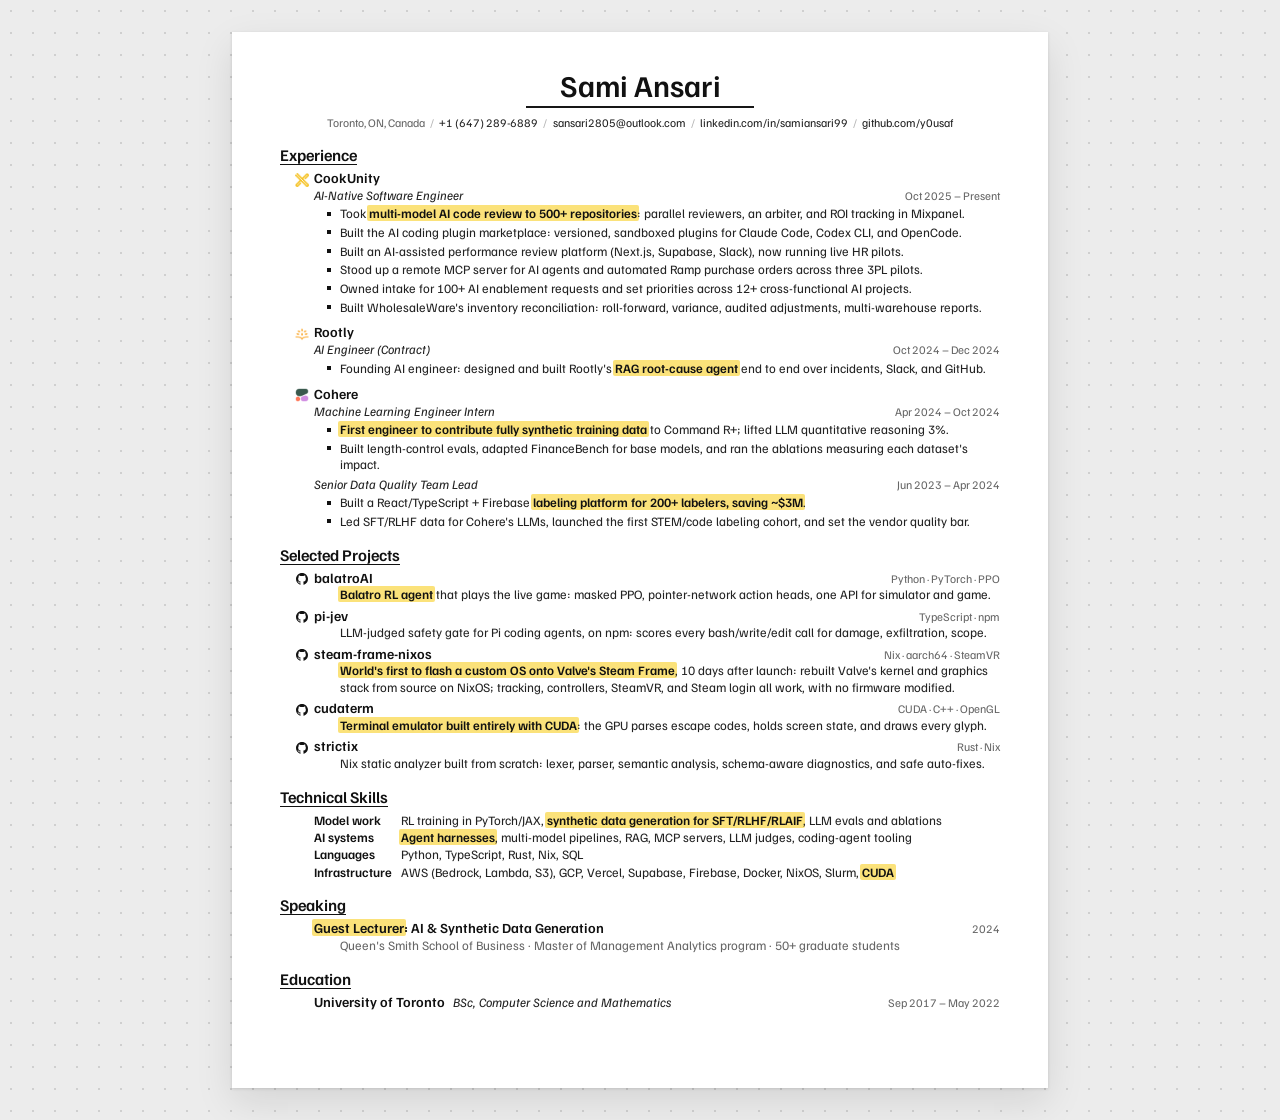
==== commit 61f1da50: "Résumé: HTML and PDF" ====
--- a/index.html
+++ b/index.html
@@ -2,96 +2,59 @@
 <html lang="en">
 <head>
   <meta charset="utf-8">
-  <meta name="viewport" content="width=device-width, initial-scale=1">
-  <title>Sami Ansari</title>
-  <link rel="stylesheet" href="terminal.css">
+  <meta name="viewport" content="width=864">
+  <title>Sami Ansari · Résumé</title>
   <style>
-    @font-face { font-family: "Departure Mono"; src: url("assets/DepartureMono-Regular.ttf") format("truetype"); font-weight: 400; font-style: normal; font-display: block; }
-    :root { --canvas: #e4e3dc; --paper: #f5f4ef; --ink: #242321; --rule: #d1cec3; --dim: #6e6c64; --accent: #0f5fd6; }
-    * { box-sizing: border-box; }
-    html { background: var(--canvas); }
-    body { min-width: 0; margin: 0; padding: 32px; color: var(--ink); background: var(--canvas); }
-    .paper { width: min(8.5in, 100%); min-height: 11in; margin: 0 auto; padding: 60px 72px; background: var(--paper); box-shadow: 0 1px 3px rgb(0 0 0 / 14%), 0 12px 32px rgb(0 0 0 / 10%); }
-    .terminal { --terminal-cols: 96; --terminal-rows: 72; --terminal-font-size: 11px; --terminal-cell-height: 13px; --terminal-foreground: var(--ink); --terminal-background: var(--paper); --terminal-accent: var(--accent); --terminal-dim: var(--dim); --terminal-rule: var(--rule); width: 100%; height: auto; min-height: calc(var(--terminal-rows) * var(--terminal-cell-height)); overflow: visible; font-family: "Departure Mono", monospace; }
-    @media (max-width: 760px) { body { padding: 0; } .paper { width: max-content; min-height: 0; padding: 24px; box-shadow: none; } .terminal { overflow: visible; } }
+    @font-face { font-family: "Familjen Grotesk"; src: url("assets/FamiljenGrotesk.ttf") format("truetype"); font-weight: 400 700; font-display: block; }
+    @font-face { font-family: "Familjen Grotesk"; src: url("assets/FamiljenGrotesk-Italic.ttf") format("truetype"); font-weight: 400 700; font-style: italic; font-display: block; }
+    :root { --ink: #111; --body: #222; --muted: #666; --rule: #161616; --highlight: #fbe27a; --font: "Familjen Grotesk", sans-serif; --indent: 0.16in; --icon: 14px; }
+    * { box-sizing: border-box; margin: 0; padding: 0; }
+    html { background: radial-gradient(circle, rgb(0 0 0 / 12%) 1.4px, transparent 1.5px) 0 0 / 22px 22px, #ececec; }
+    body { padding: 32px 24px; color: var(--body); font: 9.6pt/1.3 var(--font); font-variant-numeric: lining-nums; -webkit-print-color-adjust: exact; print-color-adjust: exact; }
+    main { width: 8.5in; height: 11in; margin: 0 auto; padding: 0.4in 0.5in 0.3in; background: #fff; box-shadow: 0 1px 3px rgb(0 0 0 / 12%), 0 14px 36px rgb(0 0 0 / 10%); }
+    a { color: inherit; text-decoration: none; }
+    header { text-align: center; }
+    h1 { display: inline-block; color: var(--ink); font-size: 2.364em; font-weight: 600; line-height: 1.05; padding: 0 0.35in 3pt; border-bottom: 2pt solid var(--rule); }
+    .contact { margin-top: 5pt; font-size: 0.909em; color: var(--muted); }
+    .contact a { color: var(--body); }
+    .contact a, .contact span { white-space: nowrap; }
+    .sep { margin: 0 0.45em; color: #b5b5b5; }
+    section { margin-top: 12pt; }
+    h2 { margin: 0 0 4pt; color: var(--ink); font-size: 1.273em; font-weight: 600; line-height: 1.15; text-decoration: underline 1pt; text-underline-offset: 2.5pt; }
+    .entry, .project { position: relative; padding-left: calc(var(--indent) + var(--icon) + 5px); }
+    .entry + .entry { margin-top: 7pt; }
+    .project + .project { margin-top: 3.5pt; }
+    .head { display: flex; align-items: baseline; gap: 0.3em; }
+    h3 { color: var(--ink); font-size: 1.091em; font-weight: 600; line-height: 1.2; }
+    .role { color: var(--body); font-style: italic; }
+    ul + .head { margin-top: 2pt; }
+    h3 + .role { margin-left: 0.3em; }
+    time, .stack { margin-left: auto; color: var(--muted); white-space: nowrap; font-size: 0.909em; }
+    .logo, .mark { position: absolute; left: var(--indent); top: 2pt; width: var(--icon); height: var(--icon); }
+    .logo { object-fit: contain; }
+    .mark { padding: 1px; fill: var(--ink); }
+    h3 a { color: var(--ink); }
+    ul { margin-top: 1.5pt; padding-left: 13px; list-style: none; }
+    li { position: relative; padding-left: 13px; }
+    li + li { margin-top: 1.5pt; }
+    li::before { content: ""; position: absolute; left: 0; top: 0.5em; width: 4px; height: 4px; background: var(--ink); }
+    strong { font-weight: 600; color: var(--ink); background: var(--highlight); padding: 0 1.5pt; margin: 0 -1.5pt; border-radius: 1.5pt; -webkit-box-decoration-break: clone; box-decoration-break: clone; }
+    .project p, .detail { padding-left: 26px; }
+    .detail { color: var(--muted); }
+    .skills { display: grid; grid-template-columns: max-content 1fr; column-gap: 0.7em; row-gap: 0.5pt; padding-left: calc(var(--indent) + var(--icon) + 5px); }
+    dt { color: var(--ink); font-weight: 600; }
     @page { size: letter; margin: 0; }
-    @media print { html, body { margin: 0; padding: 0; background: #fff; } .paper { width: 8.5in; min-height: 0; height: auto; margin: 0; padding: 60px 72px; background: #fff; box-shadow: none; } .terminal { --terminal-background: #fff; } @media print { .terminal .section-heading { print-color-adjust: exact; -webkit-print-color-adjust: exact; } } }
+    @media print { html, body { background: #fff; padding: 0; } main { box-shadow: none; } }
   </style>
 </head>
 <body>
-  <main class="paper">
-    <pre class="terminal" aria-label="Sami Ansari résumé"><span class="terminal-row"><span class="terminal-cell"> </span><span class="terminal-cell"> </span><span class="terminal-cell"> </span><span class="terminal-cell"> </span><span class="terminal-cell"> </span><span class="terminal-cell"> </span><span class="terminal-cell"> </span><span class="terminal-cell"> </span><span class="terminal-cell"> </span><span class="terminal-cell"> </span><span class="terminal-cell"> </span><span class="terminal-cell"> </span><span class="terminal-cell"> </span><span class="terminal-cell"> </span><span class="terminal-cell"> </span><span class="terminal-cell"> </span><span class="terminal-cell"> </span><span class="terminal-cell"> </span><span class="terminal-cell"> </span><span class="terminal-cell"> </span><span class="terminal-cell"> </span><span class="terminal-cell"> </span><span class="terminal-cell"> </span><span class="terminal-cell"> </span><span class="terminal-cell"> </span><span class="terminal-cell"> </span><span class="terminal-cell"> </span><span class="terminal-cell"> </span><span class="terminal-cell"> </span><span class="terminal-cell"> </span><span class="terminal-cell"> </span><span class="terminal-cell"> </span><span class="terminal-cell"> </span><span class="terminal-cell"> </span><span class="terminal-cell"> </span><span class="terminal-cell"> </span><span class="terminal-cell"> </span><span class="terminal-cell"> </span><span class="terminal-cell"> </span><span class="terminal-cell"> </span><span class="terminal-cell"> </span><span class="terminal-cell"> </span><span class="terminal-cell"> </span><span class="terminal-cell"> </span><span class="terminal-cell"> </span><span class="terminal-cell"> </span><span class="terminal-cell"> </span><span class="terminal-cell"> </span><span class="terminal-cell"> </span><span class="terminal-cell"> </span><span class="terminal-cell"> </span><span class="terminal-cell"> </span><span class="terminal-cell"> </span><span class="terminal-cell"> </span><span class="terminal-cell"> </span><span class="terminal-cell"> </span><span class="terminal-cell"> </span><span class="terminal-cell"> </span><span class="terminal-cell"> </span><span class="terminal-cell"> </span><span class="terminal-cell"> </span><span class="terminal-cell"> </span><span class="terminal-cell"> </span><span class="terminal-cell"> </span><span class="terminal-cell"> </span><span class="terminal-cell"> </span><span class="terminal-cell"> </span><span class="terminal-cell"> </span><span class="terminal-cell"> </span><span class="terminal-cell"> </span><span class="terminal-cell"> </span><span class="terminal-cell"> </span><span class="terminal-cell"> </span><span class="terminal-cell"> </span><span class="terminal-cell"> </span><span class="terminal-cell"> </span><span class="terminal-cell"> </span><span class="terminal-cell"> </span><span class="terminal-cell"> </span><span class="terminal-cell"> </span><span class="terminal-cell"> </span><span class="terminal-cell"> </span><span class="terminal-cell"> </span><span class="terminal-cell"> </span><span class="terminal-cell"> </span><span class="terminal-cell"> </span><span class="terminal-cell"> </span><span class="terminal-cell"> </span><span class="terminal-cell"> </span><span class="terminal-cell"> </span><span class="terminal-cell"> </span><span class="terminal-cell"> </span><span class="terminal-cell"> </span><span class="terminal-cell"> </span><span class="terminal-cell"> </span><span class="terminal-cell"> </span></span>
-<span class="terminal-row"><span class="terminal-cell"> </span><span class="terminal-cell"> </span><span class="terminal-cell"> </span><span class="terminal-cell"> </span><span class="terminal-cell"> </span><span class="terminal-cell"> </span><span class="terminal-cell"> </span><span class="terminal-cell"> </span><span class="terminal-cell"> </span><span class="terminal-cell"> </span><span class="terminal-cell"> </span><span class="terminal-cell"> </span><span class="terminal-cell"> </span><span class="terminal-cell"> </span><span class="terminal-cell"> </span><span class="terminal-cell"> </span><span class="terminal-cell"> </span><span class="terminal-cell"> </span><span class="terminal-cell"> </span><span class="terminal-cell"> </span><span class="terminal-cell"> </span><span class="terminal-cell"> </span><span class="terminal-cell"> </span><span class="terminal-cell"> </span><span class="terminal-cell"> </span><span class="terminal-cell"> </span><span class="terminal-cell"> </span><span class="terminal-cell"> </span><span class="terminal-cell"> </span><span class="terminal-cell"> </span><span class="terminal-cell"> </span><span class="terminal-cell"> </span><span class="terminal-cell"> </span><span class="terminal-cell"> </span><span class="terminal-cell"> </span><span class="terminal-cell"> </span><span class="terminal-cell"> </span><span class="terminal-cell"> </span><span class="terminal-cell"> </span><span class="terminal-cell"> </span><span class="terminal-cell"> </span><span class="terminal-cell"> </span><span class="terminal-cell"> </span><span class="terminal-cell"> </span><span class="terminal-cell"> </span><span class="terminal-cell"> </span><span class="terminal-cell"> </span><span class="terminal-cell"> </span><span class="terminal-cell"> </span><span class="terminal-cell"> </span><span class="terminal-cell"> </span><span class="terminal-cell"> </span><span class="terminal-cell"> </span><span class="terminal-cell"> </span><span class="terminal-cell"> </span><span class="terminal-cell"> </span><span class="terminal-cell"> </span><span class="terminal-cell"> </span><span class="terminal-cell"> </span><span class="terminal-cell"> </span><span class="terminal-cell"> </span><span class="terminal-cell"> </span><span class="terminal-cell"> </span><span class="terminal-cell"> </span><span class="terminal-cell"> </span><span class="terminal-cell"> </span><span class="terminal-cell"> </span><span class="terminal-cell"> </span><span class="terminal-cell"> </span><span class="terminal-cell"> </span><span class="terminal-cell"> </span><span class="terminal-cell"> </span><span class="terminal-cell"> </span><span class="terminal-cell"> </span><span class="terminal-cell"> </span><span class="terminal-cell"> </span><span class="terminal-cell"> </span><span class="terminal-cell"> </span><span class="terminal-cell"> </span><span class="terminal-cell"> </span><span class="terminal-cell"> </span><span class="terminal-cell"> </span><span class="terminal-cell"> </span><span class="terminal-cell"> </span><span class="terminal-cell"> </span><span class="terminal-cell"> </span><span class="terminal-cell"> </span><span class="terminal-cell"> </span><span class="terminal-cell"> </span><span class="terminal-cell"> </span><span class="terminal-cell"> </span><span class="terminal-cell"> </span><span class="terminal-cell"> </span><span class="terminal-cell"> </span><span class="terminal-cell"> </span><span class="terminal-cell"> </span></span>
-<span class="terminal-row"><span class="terminal-cell"> </span><span class="terminal-cell"> </span><span class="terminal-cell"> </span><span class="terminal-cell"> </span><span class="terminal-cell"> </span><span class="terminal-cell"> </span><span class="terminal-cell terminal-scaled-glyph strong" style="--terminal-scale:2;grid-column:span 2">S</span><span class="terminal-cell terminal-scaled-glyph strong" style="--terminal-scale:2;grid-column:span 2">A</span><span class="terminal-cell terminal-scaled-glyph strong" style="--terminal-scale:2;grid-column:span 2">M</span><span class="terminal-cell terminal-scaled-glyph strong" style="--terminal-scale:2;grid-column:span 2">I</span><span class="terminal-cell terminal-scaled-glyph strong" style="--terminal-scale:2;grid-column:span 2"> </span><span class="terminal-cell terminal-scaled-glyph strong" style="--terminal-scale:2;grid-column:span 2">A</span><span class="terminal-cell terminal-scaled-glyph strong" style="--terminal-scale:2;grid-column:span 2">N</span><span class="terminal-cell terminal-scaled-glyph strong" style="--terminal-scale:2;grid-column:span 2">S</span><span class="terminal-cell terminal-scaled-glyph strong" style="--terminal-scale:2;grid-column:span 2">A</span><span class="terminal-cell terminal-scaled-glyph strong" style="--terminal-scale:2;grid-column:span 2">R</span><span class="terminal-cell terminal-scaled-glyph strong" style="--terminal-scale:2;grid-column:span 2">I</span><span class="terminal-cell"> </span><span class="terminal-cell"> </span><span class="terminal-cell"> </span><span class="terminal-cell"> </span><span class="terminal-cell"> </span><span class="terminal-cell"> </span><span class="terminal-cell"> </span><span class="terminal-cell"> </span><span class="terminal-cell"> </span><span class="terminal-cell"> </span><span class="terminal-cell"> </span><span class="terminal-cell"> </span><span class="terminal-cell"> </span><span class="terminal-cell"> </span><span class="terminal-cell"> </span><span class="terminal-cell"> </span><span class="terminal-cell"> </span><span class="terminal-cell"> </span><span class="terminal-cell"> </span><span class="terminal-cell"> </span><span class="terminal-cell"> </span><span class="terminal-cell"> </span><span class="terminal-cell"> </span><span class="terminal-cell"> </span><span class="terminal-cell"> </span><span class="terminal-cell"> </span><span class="terminal-cell"> </span><span class="terminal-cell"> </span><span class="terminal-cell"> </span><span class="terminal-cell"> </span><span class="terminal-cell"> </span><span class="terminal-cell"> </span><span class="terminal-cell"> </span><span class="terminal-cell"> </span><span class="terminal-cell"> </span><span class="terminal-cell"> </span><span class="terminal-cell"> </span><span class="terminal-cell"> </span><span class="terminal-cell"> </span><span class="terminal-cell"> </span><span class="terminal-cell dim">T</span><span class="terminal-cell dim">o</span><span class="terminal-cell dim">r</span><span class="terminal-cell dim">o</span><span class="terminal-cell dim">n</span><span class="terminal-cell dim">t</span><span class="terminal-cell dim">o</span><span class="terminal-cell dim">,</span><span class="terminal-cell dim"> </span><span class="terminal-cell dim">O</span><span class="terminal-cell dim">n</span><span class="terminal-cell dim">t</span><span class="terminal-cell dim">a</span><span class="terminal-cell dim">r</span><span class="terminal-cell dim">i</span><span class="terminal-cell dim">o</span><span class="terminal-cell dim">,</span><span class="terminal-cell dim"> </span><span class="terminal-cell dim">C</span><span class="terminal-cell dim">a</span><span class="terminal-cell dim">n</span><span class="terminal-cell dim">a</span><span class="terminal-cell dim">d</span><span class="terminal-cell dim">a</span><span class="terminal-cell"> </span><span class="terminal-cell"> </span><span class="terminal-cell"> </span><span class="terminal-cell"> </span></span>
-<span class="terminal-row"><span class="terminal-cell"> </span><span class="terminal-cell"> </span><span class="terminal-cell"> </span><span class="terminal-cell"> </span><span class="terminal-cell"> </span><span class="terminal-cell"> </span><span class="terminal-cell"> </span><span class="terminal-cell"> </span><span class="terminal-cell"> </span><span class="terminal-cell"> </span><span class="terminal-cell"> </span><span class="terminal-cell"> </span><span class="terminal-cell"> </span><span class="terminal-cell"> </span><span class="terminal-cell"> </span><span class="terminal-cell"> </span><span class="terminal-cell"> </span><span class="terminal-cell"> </span><span class="terminal-cell"> </span><span class="terminal-cell"> </span><span class="terminal-cell"> </span><span class="terminal-cell"> </span><span class="terminal-cell"> </span><span class="terminal-cell"> </span><span class="terminal-cell"> </span><span class="terminal-cell"> </span><span class="terminal-cell"> </span><span class="terminal-cell"> </span><span class="terminal-cell"> </span><span class="terminal-cell"> </span><span class="terminal-cell"> </span><span class="terminal-cell"> </span><span class="terminal-cell"> </span><span class="terminal-cell"> </span><span class="terminal-cell"> </span><span class="terminal-cell"> </span><span class="terminal-cell"> </span><span class="terminal-cell"> </span><span class="terminal-cell"> </span><span class="terminal-cell"> </span><span class="terminal-cell"> </span><span class="terminal-cell"> </span><span class="terminal-cell"> </span><span class="terminal-cell"> </span><span class="terminal-cell"> </span><span class="terminal-cell"> </span><span class="terminal-cell"> </span><span class="terminal-cell"> </span><span class="terminal-cell"> </span><span class="terminal-cell"> </span><span class="terminal-cell"> </span><span class="terminal-cell dim">+</span><span class="terminal-cell dim">1</span><span class="terminal-cell dim"> </span><span class="terminal-cell dim">6</span><span class="terminal-cell dim">4</span><span class="terminal-cell dim">7</span><span class="terminal-cell dim"> </span><span class="terminal-cell dim">2</span><span class="terminal-cell dim">8</span><span class="terminal-cell dim">9</span><span class="terminal-cell dim"> </span><span class="terminal-cell dim">6</span><span class="terminal-cell dim">8</span><span class="terminal-cell dim">8</span><span class="terminal-cell dim">9</span><span class="terminal-cell dim"> </span><span class="terminal-cell dim">/</span><span class="terminal-cell dim"> </span><span class="terminal-cell dim">S</span><span class="terminal-cell dim">A</span><span class="terminal-cell dim">n</span><span class="terminal-cell dim">s</span><span class="terminal-cell dim">a</span><span class="terminal-cell dim">r</span><span class="terminal-cell dim">i</span><span class="terminal-cell dim">2</span><span class="terminal-cell dim">8</span><span class="terminal-cell dim">0</span><span class="terminal-cell dim">5</span><span class="terminal-cell dim">@</span><span class="terminal-cell dim">O</span><span class="terminal-cell dim">u</span><span class="terminal-cell dim">t</span><span class="terminal-cell dim">l</span><span class="terminal-cell dim">o</span><span class="terminal-cell dim">o</span><span class="terminal-cell dim">k</span><span class="terminal-cell dim">.</span><span class="terminal-cell dim">c</span><span class="terminal-cell dim">o</span><span class="terminal-cell dim">m</span><span class="terminal-cell"> </span><span class="terminal-cell"> </span><span class="terminal-cell"> </span><span class="terminal-cell"> </span></span>
-<span class="terminal-row"><span class="terminal-cell"> </span><span class="terminal-cell"> </span><span class="terminal-cell"> </span><span class="terminal-cell"> </span><span class="terminal-cell"> </span><span class="terminal-cell"> </span><span class="terminal-cell accent">m</span><span class="terminal-cell accent">a</span><span class="terminal-cell accent">c</span><span class="terminal-cell accent">h</span><span class="terminal-cell accent">i</span><span class="terminal-cell accent">n</span><span class="terminal-cell accent">e</span><span class="terminal-cell accent">-</span><span class="terminal-cell accent">l</span><span class="terminal-cell accent">e</span><span class="terminal-cell accent">a</span><span class="terminal-cell accent">r</span><span class="terminal-cell accent">n</span><span class="terminal-cell accent">i</span><span class="terminal-cell accent">n</span><span class="terminal-cell accent">g</span><span class="terminal-cell accent"> </span><span class="terminal-cell accent">/</span><span class="terminal-cell accent"> </span><span class="terminal-cell accent">a</span><span class="terminal-cell accent">i</span><span class="terminal-cell accent">-</span><span class="terminal-cell accent">e</span><span class="terminal-cell accent">n</span><span class="terminal-cell accent">g</span><span class="terminal-cell accent">i</span><span class="terminal-cell accent">n</span><span class="terminal-cell accent">e</span><span class="terminal-cell accent">e</span><span class="terminal-cell accent">r</span><span class="terminal-cell accent">i</span><span class="terminal-cell accent">n</span><span class="terminal-cell accent">g</span><span class="terminal-cell"> </span><span class="terminal-cell"> </span><span class="terminal-cell"> </span><span class="terminal-cell"> </span><span class="terminal-cell"> </span><span class="terminal-cell"> </span><span class="terminal-cell"> </span><span class="terminal-cell"> </span><span class="terminal-cell"> </span><span class="terminal-cell"> </span><span class="terminal-cell"> </span><span class="terminal-cell"> </span><span class="terminal-cell"> </span><span class="terminal-cell dim">l</span><span class="terminal-cell dim">i</span><span class="terminal-cell dim">n</span><span class="terminal-cell dim">k</span><span class="terminal-cell dim">e</span><span class="terminal-cell dim">d</span><span class="terminal-cell dim">i</span><span class="terminal-cell dim">n</span><span class="terminal-cell dim">/</span><span class="terminal-cell dim">i</span><span class="terminal-cell dim">n</span><span class="terminal-cell dim">/</span><span class="terminal-cell dim">s</span><span class="terminal-cell dim">a</span><span class="terminal-cell dim">m</span><span class="terminal-cell dim">i</span><span class="terminal-cell dim">a</span><span class="terminal-cell dim">n</span><span class="terminal-cell dim">s</span><span class="terminal-cell dim">a</span><span class="terminal-cell dim">r</span><span class="terminal-cell dim">i</span><span class="terminal-cell dim">9</span><span class="terminal-cell dim">9</span><span class="terminal-cell dim"> </span><span class="terminal-cell dim">/</span><span class="terminal-cell dim"> </span><span class="terminal-cell dim">g</span><span class="terminal-cell dim">i</span><span class="terminal-cell dim">t</span><span class="terminal-cell dim">h</span><span class="terminal-cell dim">u</span><span class="terminal-cell dim">b</span><span class="terminal-cell dim">/</span><span class="terminal-cell dim">y</span><span class="terminal-cell dim">0</span><span class="terminal-cell dim">u</span><span class="terminal-cell dim">s</span><span class="terminal-cell dim">a</span><span class="terminal-cell dim">f</span><span class="terminal-cell"> </span><span class="terminal-cell"> </span><span class="terminal-cell"> </span><span class="terminal-cell"> </span></span>
-<span class="terminal-row"><span class="terminal-cell rule">╶</span><span class="terminal-cell rule">─</span><span class="terminal-cell rule">─</span><span class="terminal-cell rule">─</span><span class="terminal-cell rule">─</span><span class="terminal-cell rule">─</span><span class="terminal-cell rule">─</span><span class="terminal-cell rule">─</span><span class="terminal-cell rule">─</span><span class="terminal-cell rule">─</span><span class="terminal-cell rule">─</span><span class="terminal-cell rule">─</span><span class="terminal-cell rule">─</span><span class="terminal-cell rule">─</span><span class="terminal-cell rule">─</span><span class="terminal-cell rule">─</span><span class="terminal-cell rule">─</span><span class="terminal-cell rule">─</span><span class="terminal-cell rule">─</span><span class="terminal-cell rule">─</span><span class="terminal-cell rule">─</span><span class="terminal-cell rule">─</span><span class="terminal-cell rule">─</span><span class="terminal-cell rule">─</span><span class="terminal-cell rule">─</span><span class="terminal-cell rule">─</span><span class="terminal-cell rule">─</span><span class="terminal-cell rule">─</span><span class="terminal-cell rule">─</span><span class="terminal-cell rule">─</span><span class="terminal-cell rule">─</span><span class="terminal-cell rule">─</span><span class="terminal-cell rule">─</span><span class="terminal-cell rule">─</span><span class="terminal-cell rule">─</span><span class="terminal-cell rule">─</span><span class="terminal-cell rule">─</span><span class="terminal-cell rule">─</span><span class="terminal-cell rule">─</span><span class="terminal-cell rule">─</span><span class="terminal-cell rule">─</span><span class="terminal-cell rule">─</span><span class="terminal-cell rule">─</span><span class="terminal-cell rule">─</span><span class="terminal-cell rule">─</span><span class="terminal-cell rule">─</span><span class="terminal-cell rule">─</span><span class="terminal-cell rule">─</span><span class="terminal-cell rule">─</span><span class="terminal-cell rule">─</span><span class="terminal-cell rule">─</span><span class="terminal-cell rule">─</span><span class="terminal-cell rule">─</span><span class="terminal-cell rule">─</span><span class="terminal-cell rule">─</span><span class="terminal-cell rule">─</span><span class="terminal-cell rule">─</span><span class="terminal-cell rule">─</span><span class="terminal-cell rule">─</span><span class="terminal-cell rule">─</span><span class="terminal-cell rule">─</span><span class="terminal-cell rule">─</span><span class="terminal-cell rule">─</span><span class="terminal-cell rule">─</span><span class="terminal-cell rule">─</span><span class="terminal-cell rule">─</span><span class="terminal-cell rule">─</span><span class="terminal-cell rule">─</span><span class="terminal-cell rule">─</span><span class="terminal-cell rule">─</span><span class="terminal-cell rule">─</span><span class="terminal-cell rule">─</span><span class="terminal-cell rule">─</span><span class="terminal-cell rule">─</span><span class="terminal-cell rule">─</span><span class="terminal-cell rule">─</span><span class="terminal-cell rule">─</span><span class="terminal-cell rule">─</span><span class="terminal-cell rule">─</span><span class="terminal-cell rule">─</span><span class="terminal-cell rule">─</span><span class="terminal-cell rule">─</span><span class="terminal-cell rule">─</span><span class="terminal-cell rule">─</span><span class="terminal-cell rule">─</span><span class="terminal-cell rule">─</span><span class="terminal-cell rule">─</span><span class="terminal-cell rule">─</span><span class="terminal-cell rule">─</span><span class="terminal-cell rule">─</span><span class="terminal-cell rule">─</span><span class="terminal-cell rule">─</span><span class="terminal-cell rule">─</span><span class="terminal-cell rule">─</span><span class="terminal-cell rule">─</span><span class="terminal-cell rule">╴</span></span>
-<span class="terminal-row"><span class="terminal-cell"> </span><span class="terminal-cell"> </span><span class="terminal-cell"> </span><span class="terminal-cell"> </span><span class="terminal-cell"> </span><span class="terminal-cell"> </span><span class="terminal-cell section-heading">E</span><span class="terminal-cell section-heading">X</span><span class="terminal-cell section-heading">P</span><span class="terminal-cell section-heading">E</span><span class="terminal-cell section-heading">R</span><span class="terminal-cell section-heading">I</span><span class="terminal-cell section-heading">E</span><span class="terminal-cell section-heading">N</span><span class="terminal-cell section-heading">C</span><span class="terminal-cell section-heading">E</span><span class="terminal-cell"> </span><span class="terminal-cell"> </span><span class="terminal-cell"> </span><span class="terminal-cell"> </span><span class="terminal-cell"> </span><span class="terminal-cell"> </span><span class="terminal-cell"> </span><span class="terminal-cell"> </span><span class="terminal-cell"> </span><span class="terminal-cell"> </span><span class="terminal-cell"> </span><span class="terminal-cell"> </span><span class="terminal-cell"> </span><span class="terminal-cell"> </span><span class="terminal-cell"> </span><span class="terminal-cell"> </span><span class="terminal-cell"> </span><span class="terminal-cell"> </span><span class="terminal-cell"> </span><span class="terminal-cell"> </span><span class="terminal-cell"> </span><span class="terminal-cell"> </span><span class="terminal-cell"> </span><span class="terminal-cell"> </span><span class="terminal-cell"> </span><span class="terminal-cell"> </span><span class="terminal-cell"> </span><span class="terminal-cell"> </span><span class="terminal-cell"> </span><span class="terminal-cell"> </span><span class="terminal-cell"> </span><span class="terminal-cell"> </span><span class="terminal-cell"> </span><span class="terminal-cell"> </span><span class="terminal-cell"> </span><span class="terminal-cell"> </span><span class="terminal-cell"> </span><span class="terminal-cell"> </span><span class="terminal-cell"> </span><span class="terminal-cell"> </span><span class="terminal-cell"> </span><span class="terminal-cell"> </span><span class="terminal-cell"> </span><span class="terminal-cell"> </span><span class="terminal-cell"> </span><span class="terminal-cell"> </span><span class="terminal-cell"> </span><span class="terminal-cell"> </span><span class="terminal-cell"> </span><span class="terminal-cell"> </span><span class="terminal-cell"> </span><span class="terminal-cell"> </span><span class="terminal-cell"> </span><span class="terminal-cell"> </span><span class="terminal-cell"> </span><span class="terminal-cell"> </span><span class="terminal-cell"> </span><span class="terminal-cell"> </span><span class="terminal-cell"> </span><span class="terminal-cell"> </span><span class="terminal-cell"> </span><span class="terminal-cell"> </span><span class="terminal-cell"> </span><span class="terminal-cell"> </span><span class="terminal-cell"> </span><span class="terminal-cell"> </span><span class="terminal-cell"> </span><span class="terminal-cell"> </span><span class="terminal-cell"> </span><span class="terminal-cell"> </span><span class="terminal-cell"> </span><span class="terminal-cell"> </span><span class="terminal-cell"> </span><span class="terminal-cell"> </span><span class="terminal-cell"> </span><span class="terminal-cell"> </span><span class="terminal-cell"> </span><span class="terminal-cell"> </span><span class="terminal-cell"> </span><span class="terminal-cell"> </span></span>
-<span class="terminal-row"><span class="terminal-cell"> </span><span class="terminal-cell"> </span><span class="terminal-cell"> </span><img class="terminal-image" style="--terminal-span-x:2;--terminal-span-y:1" src="assets/cookunity.png" alt=""><span class="terminal-cell"> </span><span class="terminal-cell strong">C</span><span class="terminal-cell strong">o</span><span class="terminal-cell strong">o</span><span class="terminal-cell strong">k</span><span class="terminal-cell strong">U</span><span class="terminal-cell strong">n</span><span class="terminal-cell strong">i</span><span class="terminal-cell strong">t</span><span class="terminal-cell strong">y</span><span class="terminal-cell dim"> </span><span class="terminal-cell dim">/</span><span class="terminal-cell dim"> </span><span class="terminal-cell dim">A</span><span class="terminal-cell dim">I</span><span class="terminal-cell dim">-</span><span class="terminal-cell dim">N</span><span class="terminal-cell dim">a</span><span class="terminal-cell dim">t</span><span class="terminal-cell dim">i</span><span class="terminal-cell dim">v</span><span class="terminal-cell dim">e</span><span class="terminal-cell dim"> </span><span class="terminal-cell dim">S</span><span class="terminal-cell dim">o</span><span class="terminal-cell dim">f</span><span class="terminal-cell dim">t</span><span class="terminal-cell dim">w</span><span class="terminal-cell dim">a</span><span class="terminal-cell dim">r</span><span class="terminal-cell dim">e</span><span class="terminal-cell dim"> </span><span class="terminal-cell dim">E</span><span class="terminal-cell dim">n</span><span class="terminal-cell dim">g</span><span class="terminal-cell dim">i</span><span class="terminal-cell dim">n</span><span class="terminal-cell dim">e</span><span class="terminal-cell dim">e</span><span class="terminal-cell dim">r</span><span class="terminal-cell"> </span><span class="terminal-cell"> </span><span class="terminal-cell"> </span><span class="terminal-cell"> </span><span class="terminal-cell"> </span><span class="terminal-cell"> </span><span class="terminal-cell"> </span><span class="terminal-cell"> </span><span class="terminal-cell"> </span><span class="terminal-cell"> </span><span class="terminal-cell"> </span><span class="terminal-cell"> </span><span class="terminal-cell"> </span><span class="terminal-cell"> </span><span class="terminal-cell"> </span><span class="terminal-cell"> </span><span class="terminal-cell"> </span><span class="terminal-cell"> </span><span class="terminal-cell"> </span><span class="terminal-cell"> </span><span class="terminal-cell"> </span><span class="terminal-cell"> </span><span class="terminal-cell"> </span><span class="terminal-cell"> </span><span class="terminal-cell"> </span><span class="terminal-cell"> </span><span class="terminal-cell"> </span><span class="terminal-cell"> </span><span class="terminal-cell"> </span><span class="terminal-cell dim">O</span><span class="terminal-cell dim">c</span><span class="terminal-cell dim">t</span><span class="terminal-cell dim"> </span><span class="terminal-cell dim">2</span><span class="terminal-cell dim">0</span><span class="terminal-cell dim">2</span><span class="terminal-cell dim">5</span><span class="terminal-cell dim"> </span><span class="terminal-cell dim">—</span><span class="terminal-cell dim"> </span><span class="terminal-cell dim">P</span><span class="terminal-cell dim">r</span><span class="terminal-cell dim">e</span><span class="terminal-cell dim">s</span><span class="terminal-cell dim">e</span><span class="terminal-cell dim">n</span><span class="terminal-cell dim">t</span><span class="terminal-cell"> </span><span class="terminal-cell"> </span><span class="terminal-cell"> </span><span class="terminal-cell"> </span></span>
-<span class="terminal-row"><span class="terminal-cell"> </span><span class="terminal-cell"> </span><span class="terminal-cell"> </span><span class="terminal-cell"> </span><span class="terminal-cell dim">→</span><span class="terminal-cell"> </span><span class="terminal-cell">S</span><span class="terminal-cell">h</span><span class="terminal-cell">i</span><span class="terminal-cell">p</span><span class="terminal-cell">p</span><span class="terminal-cell">e</span><span class="terminal-cell">d</span><span class="terminal-cell"> </span><span class="terminal-cell">m</span><span class="terminal-cell">u</span><span class="terminal-cell">l</span><span class="terminal-cell">t</span><span class="terminal-cell">i</span><span class="terminal-cell">-</span><span class="terminal-cell">m</span><span class="terminal-cell">o</span><span class="terminal-cell">d</span><span class="terminal-cell">e</span><span class="terminal-cell">l</span><span class="terminal-cell"> </span><span class="terminal-cell">A</span><span class="terminal-cell">I</span><span class="terminal-cell"> </span><span class="terminal-cell">c</span><span class="terminal-cell">o</span><span class="terminal-cell">d</span><span class="terminal-cell">e</span><span class="terminal-cell"> </span><span class="terminal-cell">r</span><span class="terminal-cell">e</span><span class="terminal-cell">v</span><span class="terminal-cell">i</span><span class="terminal-cell">e</span><span class="terminal-cell">w</span><span class="terminal-cell"> </span><span class="terminal-cell">a</span><span class="terminal-cell">c</span><span class="terminal-cell">r</span><span class="terminal-cell">o</span><span class="terminal-cell">s</span><span class="terminal-cell">s</span><span class="terminal-cell"> </span><span class="terminal-cell">1</span><span class="terminal-cell">0</span><span class="terminal-cell">+</span><span class="terminal-cell"> </span><span class="terminal-cell">r</span><span class="terminal-cell">e</span><span class="terminal-cell">p</span><span class="terminal-cell">o</span><span class="terminal-cell">s</span><span class="terminal-cell">i</span><span class="terminal-cell">t</span><span class="terminal-cell">o</span><span class="terminal-cell">r</span><span class="terminal-cell">i</span><span class="terminal-cell">e</span><span class="terminal-cell">s</span><span class="terminal-cell">,</span><span class="terminal-cell"> </span><span class="terminal-cell">w</span><span class="terminal-cell">i</span><span class="terminal-cell">t</span><span class="terminal-cell">h</span><span class="terminal-cell"> </span><span class="terminal-cell">a</span><span class="terminal-cell">r</span><span class="terminal-cell">b</span><span class="terminal-cell">i</span><span class="terminal-cell">t</span><span class="terminal-cell">e</span><span class="terminal-cell">r</span><span class="terminal-cell"> </span><span class="terminal-cell">v</span><span class="terminal-cell">e</span><span class="terminal-cell">r</span><span class="terminal-cell">d</span><span class="terminal-cell">i</span><span class="terminal-cell">c</span><span class="terminal-cell">t</span><span class="terminal-cell">s</span><span class="terminal-cell">,</span><span class="terminal-cell"> </span><span class="terminal-cell"> </span><span class="terminal-cell"> </span><span class="terminal-cell"> </span><span class="terminal-cell"> </span><span class="terminal-cell"> </span><span class="terminal-cell"> </span><span class="terminal-cell"> </span></span>
-<span class="terminal-row"><span class="terminal-cell"> </span><span class="terminal-cell"> </span><span class="terminal-cell"> </span><span class="terminal-cell"> </span><span class="terminal-cell"> </span><span class="terminal-cell"> </span><span class="terminal-cell">c</span><span class="terminal-cell">o</span><span class="terminal-cell">s</span><span class="terminal-cell">t</span><span class="terminal-cell">/</span><span class="terminal-cell">t</span><span class="terminal-cell">o</span><span class="terminal-cell">k</span><span class="terminal-cell">e</span><span class="terminal-cell">n</span><span class="terminal-cell"> </span><span class="terminal-cell">t</span><span class="terminal-cell">e</span><span class="terminal-cell">l</span><span class="terminal-cell">e</span><span class="terminal-cell">m</span><span class="terminal-cell">e</span><span class="terminal-cell">t</span><span class="terminal-cell">r</span><span class="terminal-cell">y</span><span class="terminal-cell">,</span><span class="terminal-cell"> </span><span class="terminal-cell">a</span><span class="terminal-cell">n</span><span class="terminal-cell">d</span><span class="terminal-cell"> </span><span class="terminal-cell">M</span><span class="terminal-cell">i</span><span class="terminal-cell">x</span><span class="terminal-cell">p</span><span class="terminal-cell">a</span><span class="terminal-cell">n</span><span class="terminal-cell">e</span><span class="terminal-cell">l</span><span class="terminal-cell"> </span><span class="terminal-cell">R</span><span class="terminal-cell">O</span><span class="terminal-cell">I</span><span class="terminal-cell"> </span><span class="terminal-cell">d</span><span class="terminal-cell">a</span><span class="terminal-cell">s</span><span class="terminal-cell">h</span><span class="terminal-cell">b</span><span class="terminal-cell">o</span><span class="terminal-cell">a</span><span class="terminal-cell">r</span><span class="terminal-cell">d</span><span class="terminal-cell">s</span><span class="terminal-cell">.</span><span class="terminal-cell"> </span><span class="terminal-cell"> </span><span class="terminal-cell"> </span><span class="terminal-cell"> </span><span class="terminal-cell"> </span><span class="terminal-cell"> </span><span class="terminal-cell"> </span><span class="terminal-cell"> </span><span class="terminal-cell"> </span><span class="terminal-cell"> </span><span class="terminal-cell"> </span><span class="terminal-cell"> </span><span class="terminal-cell"> </span><span class="terminal-cell"> </span><span class="terminal-cell"> </span><span class="terminal-cell"> </span><span class="terminal-cell"> </span><span class="terminal-cell"> </span><span class="terminal-cell"> </span><span class="terminal-cell"> </span><span class="terminal-cell"> </span><span class="terminal-cell"> </span><span class="terminal-cell"> </span><span class="terminal-cell"> </span><span class="terminal-cell"> </span><span class="terminal-cell"> </span><span class="terminal-cell"> </span><span class="terminal-cell"> </span><span class="terminal-cell"> </span><span class="terminal-cell"> </span><span class="terminal-cell"> </span><span class="terminal-cell"> </span><span class="terminal-cell"> </span><span class="terminal-cell"> </span><span class="terminal-cell"> </span><span class="terminal-cell"> </span><span class="terminal-cell"> </span><span class="terminal-cell"> </span><span class="terminal-cell"> </span><span class="terminal-cell"> </span></span>
-<span class="terminal-row"><span class="terminal-cell"> </span><span class="terminal-cell"> </span><span class="terminal-cell"> </span><span class="terminal-cell"> </span><span class="terminal-cell dim">→</span><span class="terminal-cell"> </span><span class="terminal-cell">B</span><span class="terminal-cell">u</span><span class="terminal-cell">i</span><span class="terminal-cell">l</span><span class="terminal-cell">t</span><span class="terminal-cell"> </span><span class="terminal-cell">a</span><span class="terminal-cell"> </span><span class="terminal-cell">p</span><span class="terminal-cell">e</span><span class="terminal-cell">r</span><span class="terminal-cell">f</span><span class="terminal-cell">o</span><span class="terminal-cell">r</span><span class="terminal-cell">m</span><span class="terminal-cell">a</span><span class="terminal-cell">n</span><span class="terminal-cell">c</span><span class="terminal-cell">e</span><span class="terminal-cell"> </span><span class="terminal-cell">r</span><span class="terminal-cell">e</span><span class="terminal-cell">v</span><span class="terminal-cell">i</span><span class="terminal-cell">e</span><span class="terminal-cell">w</span><span class="terminal-cell"> </span><span class="terminal-cell">p</span><span class="terminal-cell">l</span><span class="terminal-cell">a</span><span class="terminal-cell">t</span><span class="terminal-cell">f</span><span class="terminal-cell">o</span><span class="terminal-cell">r</span><span class="terminal-cell">m</span><span class="terminal-cell"> </span><span class="terminal-cell">(</span><span class="terminal-cell">N</span><span class="terminal-cell">e</span><span class="terminal-cell">x</span><span class="terminal-cell">t</span><span class="terminal-cell">.</span><span class="terminal-cell">j</span><span class="terminal-cell">s</span><span class="terminal-cell">,</span><span class="terminal-cell"> </span><span class="terminal-cell">S</span><span class="terminal-cell">u</span><span class="terminal-cell">p</span><span class="terminal-cell">a</span><span class="terminal-cell">b</span><span class="terminal-cell">a</span><span class="terminal-cell">s</span><span class="terminal-cell">e</span><span class="terminal-cell">,</span><span class="terminal-cell"> </span><span class="terminal-cell">S</span><span class="terminal-cell">l</span><span class="terminal-cell">a</span><span class="terminal-cell">c</span><span class="terminal-cell">k</span><span class="terminal-cell">)</span><span class="terminal-cell"> </span><span class="terminal-cell">f</span><span class="terminal-cell">o</span><span class="terminal-cell">r</span><span class="terminal-cell"> </span><span class="terminal-cell">l</span><span class="terminal-cell">i</span><span class="terminal-cell">v</span><span class="terminal-cell">e</span><span class="terminal-cell"> </span><span class="terminal-cell">H</span><span class="terminal-cell">R</span><span class="terminal-cell"> </span><span class="terminal-cell">p</span><span class="terminal-cell">i</span><span class="terminal-cell">l</span><span class="terminal-cell">o</span><span class="terminal-cell">t</span><span class="terminal-cell">s</span><span class="terminal-cell">:</span><span class="terminal-cell"> </span><span class="terminal-cell"> </span><span class="terminal-cell"> </span><span class="terminal-cell"> </span><span class="terminal-cell"> </span><span class="terminal-cell"> </span><span class="terminal-cell"> </span><span class="terminal-cell"> </span></span>
-<span class="terminal-row"><span class="terminal-cell"> </span><span class="terminal-cell"> </span><span class="terminal-cell"> </span><span class="terminal-cell"> </span><span class="terminal-cell"> </span><span class="terminal-cell"> </span><span class="terminal-cell">A</span><span class="terminal-cell">I</span><span class="terminal-cell">-</span><span class="terminal-cell">a</span><span class="terminal-cell">s</span><span class="terminal-cell">s</span><span class="terminal-cell">i</span><span class="terminal-cell">s</span><span class="terminal-cell">t</span><span class="terminal-cell">e</span><span class="terminal-cell">d</span><span class="terminal-cell"> </span><span class="terminal-cell">w</span><span class="terminal-cell">r</span><span class="terminal-cell">i</span><span class="terminal-cell">t</span><span class="terminal-cell">i</span><span class="terminal-cell">n</span><span class="terminal-cell">g</span><span class="terminal-cell">,</span><span class="terminal-cell"> </span><span class="terminal-cell">e</span><span class="terminal-cell">v</span><span class="terminal-cell">i</span><span class="terminal-cell">d</span><span class="terminal-cell">e</span><span class="terminal-cell">n</span><span class="terminal-cell">c</span><span class="terminal-cell">e</span><span class="terminal-cell"> </span><span class="terminal-cell">c</span><span class="terminal-cell">a</span><span class="terminal-cell">p</span><span class="terminal-cell">t</span><span class="terminal-cell">u</span><span class="terminal-cell">r</span><span class="terminal-cell">e</span><span class="terminal-cell">,</span><span class="terminal-cell"> </span><span class="terminal-cell">O</span><span class="terminal-cell">K</span><span class="terminal-cell">R</span><span class="terminal-cell">s</span><span class="terminal-cell">,</span><span class="terminal-cell"> </span><span class="terminal-cell">a</span><span class="terminal-cell">n</span><span class="terminal-cell">d</span><span class="terminal-cell"> </span><span class="terminal-cell">1</span><span class="terminal-cell">:</span><span class="terminal-cell">1</span><span class="terminal-cell"> </span><span class="terminal-cell">t</span><span class="terminal-cell">r</span><span class="terminal-cell">a</span><span class="terminal-cell">n</span><span class="terminal-cell">s</span><span class="terminal-cell">c</span><span class="terminal-cell">r</span><span class="terminal-cell">i</span><span class="terminal-cell">p</span><span class="terminal-cell">t</span><span class="terminal-cell"> </span><span class="terminal-cell">i</span><span class="terminal-cell">m</span><span class="terminal-cell">p</span><span class="terminal-cell">o</span><span class="terminal-cell">r</span><span class="terminal-cell">t</span><span class="terminal-cell">.</span><span class="terminal-cell"> </span><span class="terminal-cell"> </span><span class="terminal-cell"> </span><span class="terminal-cell"> </span><span class="terminal-cell"> </span><span class="terminal-cell"> </span><span class="terminal-cell"> </span><span class="terminal-cell"> </span><span class="terminal-cell"> </span><span class="terminal-cell"> </span><span class="terminal-cell"> </span><span class="terminal-cell"> </span><span class="terminal-cell"> </span><span class="terminal-cell"> </span><span class="terminal-cell"> </span><span class="terminal-cell"> </span><span class="terminal-cell"> </span><span class="terminal-cell"> </span><span class="terminal-cell"> </span></span>
-<span class="terminal-row"><span class="terminal-cell"> </span><span class="terminal-cell"> </span><span class="terminal-cell"> </span><span class="terminal-cell"> </span><span class="terminal-cell dim">→</span><span class="terminal-cell"> </span><span class="terminal-cell">B</span><span class="terminal-cell">u</span><span class="terminal-cell">i</span><span class="terminal-cell">l</span><span class="terminal-cell">t</span><span class="terminal-cell"> </span><span class="terminal-cell">W</span><span class="terminal-cell">h</span><span class="terminal-cell">o</span><span class="terminal-cell">l</span><span class="terminal-cell">e</span><span class="terminal-cell">s</span><span class="terminal-cell">a</span><span class="terminal-cell">l</span><span class="terminal-cell">e</span><span class="terminal-cell">W</span><span class="terminal-cell">a</span><span class="terminal-cell">r</span><span class="terminal-cell">e</span><span class="terminal-cell"> </span><span class="terminal-cell">i</span><span class="terminal-cell">n</span><span class="terminal-cell">v</span><span class="terminal-cell">e</span><span class="terminal-cell">n</span><span class="terminal-cell">t</span><span class="terminal-cell">o</span><span class="terminal-cell">r</span><span class="terminal-cell">y</span><span class="terminal-cell"> </span><span class="terminal-cell">r</span><span class="terminal-cell">e</span><span class="terminal-cell">c</span><span class="terminal-cell">o</span><span class="terminal-cell">n</span><span class="terminal-cell">c</span><span class="terminal-cell">i</span><span class="terminal-cell">l</span><span class="terminal-cell">i</span><span class="terminal-cell">a</span><span class="terminal-cell">t</span><span class="terminal-cell">i</span><span class="terminal-cell">o</span><span class="terminal-cell">n</span><span class="terminal-cell">:</span><span class="terminal-cell"> </span><span class="terminal-cell">r</span><span class="terminal-cell">o</span><span class="terminal-cell">l</span><span class="terminal-cell">l</span><span class="terminal-cell">-</span><span class="terminal-cell">f</span><span class="terminal-cell">o</span><span class="terminal-cell">r</span><span class="terminal-cell">w</span><span class="terminal-cell">a</span><span class="terminal-cell">r</span><span class="terminal-cell">d</span><span class="terminal-cell"> </span><span class="terminal-cell">i</span><span class="terminal-cell">n</span><span class="terminal-cell">v</span><span class="terminal-cell">e</span><span class="terminal-cell">n</span><span class="terminal-cell">t</span><span class="terminal-cell">o</span><span class="terminal-cell">r</span><span class="terminal-cell">y</span><span class="terminal-cell">,</span><span class="terminal-cell"> </span><span class="terminal-cell">v</span><span class="terminal-cell">a</span><span class="terminal-cell">r</span><span class="terminal-cell">i</span><span class="terminal-cell">a</span><span class="terminal-cell">n</span><span class="terminal-cell">c</span><span class="terminal-cell">e</span><span class="terminal-cell"> </span><span class="terminal-cell"> </span><span class="terminal-cell"> </span><span class="terminal-cell"> </span><span class="terminal-cell"> </span><span class="terminal-cell"> </span><span class="terminal-cell"> </span><span class="terminal-cell"> </span><span class="terminal-cell"> </span><span class="terminal-cell"> </span><span class="terminal-cell"> </span><span class="terminal-cell"> </span></span>
-<span class="terminal-row"><span class="terminal-cell"> </span><span class="terminal-cell"> </span><span class="terminal-cell"> </span><span class="terminal-cell"> </span><span class="terminal-cell"> </span><span class="terminal-cell"> </span><span class="terminal-cell">a</span><span class="terminal-cell">n</span><span class="terminal-cell">a</span><span class="terminal-cell">l</span><span class="terminal-cell">y</span><span class="terminal-cell">s</span><span class="terminal-cell">i</span><span class="terminal-cell">s</span><span class="terminal-cell">,</span><span class="terminal-cell"> </span><span class="terminal-cell">a</span><span class="terminal-cell">u</span><span class="terminal-cell">d</span><span class="terminal-cell">i</span><span class="terminal-cell">t</span><span class="terminal-cell">e</span><span class="terminal-cell">d</span><span class="terminal-cell"> </span><span class="terminal-cell">a</span><span class="terminal-cell">d</span><span class="terminal-cell">j</span><span class="terminal-cell">u</span><span class="terminal-cell">s</span><span class="terminal-cell">t</span><span class="terminal-cell">m</span><span class="terminal-cell">e</span><span class="terminal-cell">n</span><span class="terminal-cell">t</span><span class="terminal-cell">s</span><span class="terminal-cell">,</span><span class="terminal-cell"> </span><span class="terminal-cell">a</span><span class="terminal-cell">n</span><span class="terminal-cell">d</span><span class="terminal-cell"> </span><span class="terminal-cell">m</span><span class="terminal-cell">u</span><span class="terminal-cell">l</span><span class="terminal-cell">t</span><span class="terminal-cell">i</span><span class="terminal-cell">-</span><span class="terminal-cell">w</span><span class="terminal-cell">a</span><span class="terminal-cell">r</span><span class="terminal-cell">e</span><span class="terminal-cell">h</span><span class="terminal-cell">o</span><span class="terminal-cell">u</span><span class="terminal-cell">s</span><span class="terminal-cell">e</span><span class="terminal-cell"> </span><span class="terminal-cell">r</span><span class="terminal-cell">e</span><span class="terminal-cell">p</span><span class="terminal-cell">o</span><span class="terminal-cell">r</span><span class="terminal-cell">t</span><span class="terminal-cell">i</span><span class="terminal-cell">n</span><span class="terminal-cell">g</span><span class="terminal-cell">.</span><span class="terminal-cell"> </span><span class="terminal-cell"> </span><span class="terminal-cell"> </span><span class="terminal-cell"> </span><span class="terminal-cell"> </span><span class="terminal-cell"> </span><span class="terminal-cell"> </span><span class="terminal-cell"> </span><span class="terminal-cell"> </span><span class="terminal-cell"> </span><span class="terminal-cell"> </span><span class="terminal-cell"> </span><span class="terminal-cell"> </span><span class="terminal-cell"> </span><span class="terminal-cell"> </span><span class="terminal-cell"> </span><span class="terminal-cell"> </span><span class="terminal-cell"> </span><span class="terminal-cell"> </span><span class="terminal-cell"> </span><span class="terminal-cell"> </span><span class="terminal-cell"> </span><span class="terminal-cell"> </span><span class="terminal-cell"> </span><span class="terminal-cell"> </span><span class="terminal-cell"> </span><span class="terminal-cell"> </span><span class="terminal-cell"> </span><span class="terminal-cell"> </span></span>
-<span class="terminal-row"><span class="terminal-cell"> </span><span class="terminal-cell"> </span><span class="terminal-cell"> </span><span class="terminal-cell"> </span><span class="terminal-cell dim">→</span><span class="terminal-cell"> </span><span class="terminal-cell">F</span><span class="terminal-cell">o</span><span class="terminal-cell">u</span><span class="terminal-cell">n</span><span class="terminal-cell">d</span><span class="terminal-cell">e</span><span class="terminal-cell">d</span><span class="terminal-cell"> </span><span class="terminal-cell">a</span><span class="terminal-cell"> </span><span class="terminal-cell">v</span><span class="terminal-cell">e</span><span class="terminal-cell">r</span><span class="terminal-cell">s</span><span class="terminal-cell">i</span><span class="terminal-cell">o</span><span class="terminal-cell">n</span><span class="terminal-cell">e</span><span class="terminal-cell">d</span><span class="terminal-cell">,</span><span class="terminal-cell"> </span><span class="terminal-cell">s</span><span class="terminal-cell">a</span><span class="terminal-cell">n</span><span class="terminal-cell">d</span><span class="terminal-cell">b</span><span class="terminal-cell">o</span><span class="terminal-cell">x</span><span class="terminal-cell">e</span><span class="terminal-cell">d</span><span class="terminal-cell"> </span><span class="terminal-cell">C</span><span class="terminal-cell">l</span><span class="terminal-cell">a</span><span class="terminal-cell">u</span><span class="terminal-cell">d</span><span class="terminal-cell">e</span><span class="terminal-cell"> </span><span class="terminal-cell">C</span><span class="terminal-cell">o</span><span class="terminal-cell">d</span><span class="terminal-cell">e</span><span class="terminal-cell"> </span><span class="terminal-cell">w</span><span class="terminal-cell">o</span><span class="terminal-cell">r</span><span class="terminal-cell">k</span><span class="terminal-cell">f</span><span class="terminal-cell">l</span><span class="terminal-cell">o</span><span class="terminal-cell">w</span><span class="terminal-cell"> </span><span class="terminal-cell">m</span><span class="terminal-cell">a</span><span class="terminal-cell">r</span><span class="terminal-cell">k</span><span class="terminal-cell">e</span><span class="terminal-cell">t</span><span class="terminal-cell">p</span><span class="terminal-cell">l</span><span class="terminal-cell">a</span><span class="terminal-cell">c</span><span class="terminal-cell">e</span><span class="terminal-cell"> </span><span class="terminal-cell">w</span><span class="terminal-cell">i</span><span class="terminal-cell">t</span><span class="terminal-cell">h</span><span class="terminal-cell"> </span><span class="terminal-cell">a</span><span class="terminal-cell">u</span><span class="terminal-cell">t</span><span class="terminal-cell">o</span><span class="terminal-cell">-</span><span class="terminal-cell">d</span><span class="terminal-cell">i</span><span class="terminal-cell">s</span><span class="terminal-cell">c</span><span class="terminal-cell">o</span><span class="terminal-cell">v</span><span class="terminal-cell">e</span><span class="terminal-cell">r</span><span class="terminal-cell">y</span><span class="terminal-cell"> </span><span class="terminal-cell"> </span><span class="terminal-cell"> </span><span class="terminal-cell"> </span><span class="terminal-cell"> </span><span class="terminal-cell"> </span><span class="terminal-cell"> </span></span>
-<span class="terminal-row"><span class="terminal-cell"> </span><span class="terminal-cell"> </span><span class="terminal-cell"> </span><span class="terminal-cell"> </span><span class="terminal-cell"> </span><span class="terminal-cell"> </span><span class="terminal-cell">a</span><span class="terminal-cell">n</span><span class="terminal-cell">d</span><span class="terminal-cell"> </span><span class="terminal-cell">d</span><span class="terminal-cell">e</span><span class="terminal-cell">t</span><span class="terminal-cell">e</span><span class="terminal-cell">r</span><span class="terminal-cell">m</span><span class="terminal-cell">i</span><span class="terminal-cell">n</span><span class="terminal-cell">i</span><span class="terminal-cell">s</span><span class="terminal-cell">t</span><span class="terminal-cell">i</span><span class="terminal-cell">c</span><span class="terminal-cell"> </span><span class="terminal-cell">h</span><span class="terminal-cell">o</span><span class="terminal-cell">o</span><span class="terminal-cell">k</span><span class="terminal-cell">s</span><span class="terminal-cell">;</span><span class="terminal-cell"> </span><span class="terminal-cell">e</span><span class="terminal-cell">x</span><span class="terminal-cell">t</span><span class="terminal-cell">e</span><span class="terminal-cell">n</span><span class="terminal-cell">d</span><span class="terminal-cell">e</span><span class="terminal-cell">d</span><span class="terminal-cell"> </span><span class="terminal-cell">i</span><span class="terminal-cell">t</span><span class="terminal-cell"> </span><span class="terminal-cell">t</span><span class="terminal-cell">o</span><span class="terminal-cell"> </span><span class="terminal-cell">C</span><span class="terminal-cell">o</span><span class="terminal-cell">d</span><span class="terminal-cell">e</span><span class="terminal-cell">x</span><span class="terminal-cell"> </span><span class="terminal-cell">C</span><span class="terminal-cell">L</span><span class="terminal-cell">I</span><span class="terminal-cell"> </span><span class="terminal-cell">a</span><span class="terminal-cell">n</span><span class="terminal-cell">d</span><span class="terminal-cell"> </span><span class="terminal-cell">O</span><span class="terminal-cell">p</span><span class="terminal-cell">e</span><span class="terminal-cell">n</span><span class="terminal-cell">c</span><span class="terminal-cell">o</span><span class="terminal-cell">d</span><span class="terminal-cell">e</span><span class="terminal-cell">.</span><span class="terminal-cell"> </span><span class="terminal-cell"> </span><span class="terminal-cell"> </span><span class="terminal-cell"> </span><span class="terminal-cell"> </span><span class="terminal-cell"> </span><span class="terminal-cell"> </span><span class="terminal-cell"> </span><span class="terminal-cell"> </span><span class="terminal-cell"> </span><span class="terminal-cell"> </span><span class="terminal-cell"> </span><span class="terminal-cell"> </span><span class="terminal-cell"> </span><span class="terminal-cell"> </span><span class="terminal-cell"> </span><span class="terminal-cell"> </span><span class="terminal-cell"> </span><span class="terminal-cell"> </span><span class="terminal-cell"> </span><span class="terminal-cell"> </span><span class="terminal-cell"> </span><span class="terminal-cell"> </span><span class="terminal-cell"> </span><span class="terminal-cell"> </span><span class="terminal-cell"> </span><span class="terminal-cell"> </span></span>
-<span class="terminal-row"><span class="terminal-cell"> </span><span class="terminal-cell"> </span><span class="terminal-cell"> </span><span class="terminal-cell"> </span><span class="terminal-cell dim">→</span><span class="terminal-cell"> </span><span class="terminal-cell">L</span><span class="terminal-cell">e</span><span class="terminal-cell">d</span><span class="terminal-cell"> </span><span class="terminal-cell">A</span><span class="terminal-cell">I</span><span class="terminal-cell"> </span><span class="terminal-cell">e</span><span class="terminal-cell">n</span><span class="terminal-cell">a</span><span class="terminal-cell">b</span><span class="terminal-cell">l</span><span class="terminal-cell">e</span><span class="terminal-cell">m</span><span class="terminal-cell">e</span><span class="terminal-cell">n</span><span class="terminal-cell">t</span><span class="terminal-cell"> </span><span class="terminal-cell">i</span><span class="terminal-cell">n</span><span class="terminal-cell">t</span><span class="terminal-cell">a</span><span class="terminal-cell">k</span><span class="terminal-cell">e</span><span class="terminal-cell"> </span><span class="terminal-cell">f</span><span class="terminal-cell">o</span><span class="terminal-cell">r</span><span class="terminal-cell"> </span><span class="terminal-cell">1</span><span class="terminal-cell">0</span><span class="terminal-cell">0</span><span class="terminal-cell">+</span><span class="terminal-cell"> </span><span class="terminal-cell">h</span><span class="terminal-cell">e</span><span class="terminal-cell">l</span><span class="terminal-cell">p</span><span class="terminal-cell"> </span><span class="terminal-cell">r</span><span class="terminal-cell">e</span><span class="terminal-cell">q</span><span class="terminal-cell">u</span><span class="terminal-cell">e</span><span class="terminal-cell">s</span><span class="terminal-cell">t</span><span class="terminal-cell">s</span><span class="terminal-cell"> </span><span class="terminal-cell">a</span><span class="terminal-cell">n</span><span class="terminal-cell">d</span><span class="terminal-cell"> </span><span class="terminal-cell">t</span><span class="terminal-cell">r</span><span class="terminal-cell">i</span><span class="terminal-cell">a</span><span class="terminal-cell">g</span><span class="terminal-cell">e</span><span class="terminal-cell">d</span><span class="terminal-cell"> </span><span class="terminal-cell">1</span><span class="terminal-cell">2</span><span class="terminal-cell">+</span><span class="terminal-cell"> </span><span class="terminal-cell">c</span><span class="terminal-cell">r</span><span class="terminal-cell">o</span><span class="terminal-cell">s</span><span class="terminal-cell">s</span><span class="terminal-cell">-</span><span class="terminal-cell">f</span><span class="terminal-cell">u</span><span class="terminal-cell">n</span><span class="terminal-cell">c</span><span class="terminal-cell">t</span><span class="terminal-cell">i</span><span class="terminal-cell">o</span><span class="terminal-cell">n</span><span class="terminal-cell">a</span><span class="terminal-cell">l</span><span class="terminal-cell"> </span><span class="terminal-cell">A</span><span class="terminal-cell">I</span><span class="terminal-cell"> </span><span class="terminal-cell"> </span><span class="terminal-cell"> </span><span class="terminal-cell"> </span><span class="terminal-cell"> </span><span class="terminal-cell"> </span><span class="terminal-cell"> </span></span>
-<span class="terminal-row"><span class="terminal-cell"> </span><span class="terminal-cell"> </span><span class="terminal-cell"> </span><span class="terminal-cell"> </span><span class="terminal-cell"> </span><span class="terminal-cell"> </span><span class="terminal-cell">p</span><span class="terminal-cell">r</span><span class="terminal-cell">o</span><span class="terminal-cell">j</span><span class="terminal-cell">e</span><span class="terminal-cell">c</span><span class="terminal-cell">t</span><span class="terminal-cell">s</span><span class="terminal-cell">.</span><span class="terminal-cell"> </span><span class="terminal-cell"> </span><span class="terminal-cell"> </span><span class="terminal-cell"> </span><span class="terminal-cell"> </span><span class="terminal-cell"> </span><span class="terminal-cell"> </span><span class="terminal-cell"> </span><span class="terminal-cell"> </span><span class="terminal-cell"> </span><span class="terminal-cell"> </span><span class="terminal-cell"> </span><span class="terminal-cell"> </span><span class="terminal-cell"> </span><span class="terminal-cell"> </span><span class="terminal-cell"> </span><span class="terminal-cell"> </span><span class="terminal-cell"> </span><span class="terminal-cell"> </span><span class="terminal-cell"> </span><span class="terminal-cell"> </span><span class="terminal-cell"> </span><span class="terminal-cell"> </span><span class="terminal-cell"> </span><span class="terminal-cell"> </span><span class="terminal-cell"> </span><span class="terminal-cell"> </span><span class="terminal-cell"> </span><span class="terminal-cell"> </span><span class="terminal-cell"> </span><span class="terminal-cell"> </span><span class="terminal-cell"> </span><span class="terminal-cell"> </span><span class="terminal-cell"> </span><span class="terminal-cell"> </span><span class="terminal-cell"> </span><span class="terminal-cell"> </span><span class="terminal-cell"> </span><span class="terminal-cell"> </span><span class="terminal-cell"> </span><span class="terminal-cell"> </span><span class="terminal-cell"> </span><span class="terminal-cell"> </span><span class="terminal-cell"> </span><span class="terminal-cell"> </span><span class="terminal-cell"> </span><span class="terminal-cell"> </span><span class="terminal-cell"> </span><span class="terminal-cell"> </span><span class="terminal-cell"> </span><span class="terminal-cell"> </span><span class="terminal-cell"> </span><span class="terminal-cell"> </span><span class="terminal-cell"> </span><span class="terminal-cell"> </span><span class="terminal-cell"> </span><span class="terminal-cell"> </span><span class="terminal-cell"> </span><span class="terminal-cell"> </span><span class="terminal-cell"> </span><span class="terminal-cell"> </span><span class="terminal-cell"> </span><span class="terminal-cell"> </span><span class="terminal-cell"> </span><span class="terminal-cell"> </span><span class="terminal-cell"> </span><span class="terminal-cell"> </span><span class="terminal-cell"> </span><span class="terminal-cell"> </span><span class="terminal-cell"> </span><span class="terminal-cell"> </span><span class="terminal-cell"> </span><span class="terminal-cell"> </span><span class="terminal-cell"> </span><span class="terminal-cell"> </span><span class="terminal-cell"> </span><span class="terminal-cell"> </span><span class="terminal-cell"> </span><span class="terminal-cell"> </span><span class="terminal-cell"> </span><span class="terminal-cell"> </span></span>
-<span class="terminal-row"><span class="terminal-cell"> </span><span class="terminal-cell"> </span><span class="terminal-cell"> </span><span class="terminal-cell"> </span><span class="terminal-cell dim">→</span><span class="terminal-cell"> </span><span class="terminal-cell">D</span><span class="terminal-cell">e</span><span class="terminal-cell">p</span><span class="terminal-cell">l</span><span class="terminal-cell">o</span><span class="terminal-cell">y</span><span class="terminal-cell">e</span><span class="terminal-cell">d</span><span class="terminal-cell"> </span><span class="terminal-cell">a</span><span class="terminal-cell"> </span><span class="terminal-cell">r</span><span class="terminal-cell">e</span><span class="terminal-cell">m</span><span class="terminal-cell">o</span><span class="terminal-cell">t</span><span class="terminal-cell">e</span><span class="terminal-cell"> </span><span class="terminal-cell">M</span><span class="terminal-cell">C</span><span class="terminal-cell">P</span><span class="terminal-cell"> </span><span class="terminal-cell">s</span><span class="terminal-cell">e</span><span class="terminal-cell">r</span><span class="terminal-cell">v</span><span class="terminal-cell">e</span><span class="terminal-cell">r</span><span class="terminal-cell"> </span><span class="terminal-cell">a</span><span class="terminal-cell">n</span><span class="terminal-cell">d</span><span class="terminal-cell"> </span><span class="terminal-cell">R</span><span class="terminal-cell">a</span><span class="terminal-cell">m</span><span class="terminal-cell">p</span><span class="terminal-cell"> </span><span class="terminal-cell">p</span><span class="terminal-cell">u</span><span class="terminal-cell">r</span><span class="terminal-cell">c</span><span class="terminal-cell">h</span><span class="terminal-cell">a</span><span class="terminal-cell">s</span><span class="terminal-cell">e</span><span class="terminal-cell">-</span><span class="terminal-cell">o</span><span class="terminal-cell">r</span><span class="terminal-cell">d</span><span class="terminal-cell">e</span><span class="terminal-cell">r</span><span class="terminal-cell"> </span><span class="terminal-cell">a</span><span class="terminal-cell">u</span><span class="terminal-cell">t</span><span class="terminal-cell">o</span><span class="terminal-cell">m</span><span class="terminal-cell">a</span><span class="terminal-cell">t</span><span class="terminal-cell">i</span><span class="terminal-cell">o</span><span class="terminal-cell">n</span><span class="terminal-cell"> </span><span class="terminal-cell">f</span><span class="terminal-cell">o</span><span class="terminal-cell">r</span><span class="terminal-cell"> </span><span class="terminal-cell">3</span><span class="terminal-cell"> </span><span class="terminal-cell">3</span><span class="terminal-cell">P</span><span class="terminal-cell">L</span><span class="terminal-cell"> </span><span class="terminal-cell">v</span><span class="terminal-cell">e</span><span class="terminal-cell">n</span><span class="terminal-cell">d</span><span class="terminal-cell">o</span><span class="terminal-cell">r</span><span class="terminal-cell"> </span><span class="terminal-cell"> </span><span class="terminal-cell"> </span><span class="terminal-cell"> </span><span class="terminal-cell"> </span><span class="terminal-cell"> </span><span class="terminal-cell"> </span><span class="terminal-cell"> </span><span class="terminal-cell"> </span><span class="terminal-cell"> </span></span>
-<span class="terminal-row"><span class="terminal-cell"> </span><span class="terminal-cell"> </span><span class="terminal-cell"> </span><span class="terminal-cell"> </span><span class="terminal-cell"> </span><span class="terminal-cell"> </span><span class="terminal-cell">p</span><span class="terminal-cell">i</span><span class="terminal-cell">l</span><span class="terminal-cell">o</span><span class="terminal-cell">t</span><span class="terminal-cell">s</span><span class="terminal-cell">.</span><span class="terminal-cell"> </span><span class="terminal-cell"> </span><span class="terminal-cell"> </span><span class="terminal-cell"> </span><span class="terminal-cell"> </span><span class="terminal-cell"> </span><span class="terminal-cell"> </span><span class="terminal-cell"> </span><span class="terminal-cell"> </span><span class="terminal-cell"> </span><span class="terminal-cell"> </span><span class="terminal-cell"> </span><span class="terminal-cell"> </span><span class="terminal-cell"> </span><span class="terminal-cell"> </span><span class="terminal-cell"> </span><span class="terminal-cell"> </span><span class="terminal-cell"> </span><span class="terminal-cell"> </span><span class="terminal-cell"> </span><span class="terminal-cell"> </span><span class="terminal-cell"> </span><span class="terminal-cell"> </span><span class="terminal-cell"> </span><span class="terminal-cell"> </span><span class="terminal-cell"> </span><span class="terminal-cell"> </span><span class="terminal-cell"> </span><span class="terminal-cell"> </span><span class="terminal-cell"> </span><span class="terminal-cell"> </span><span class="terminal-cell"> </span><span class="terminal-cell"> </span><span class="terminal-cell"> </span><span class="terminal-cell"> </span><span class="terminal-cell"> </span><span class="terminal-cell"> </span><span class="terminal-cell"> </span><span class="terminal-cell"> </span><span class="terminal-cell"> </span><span class="terminal-cell"> </span><span class="terminal-cell"> </span><span class="terminal-cell"> </span><span class="terminal-cell"> </span><span class="terminal-cell"> </span><span class="terminal-cell"> </span><span class="terminal-cell"> </span><span class="terminal-cell"> </span><span class="terminal-cell"> </span><span class="terminal-cell"> </span><span class="terminal-cell"> </span><span class="terminal-cell"> </span><span class="terminal-cell"> </span><span class="terminal-cell"> </span><span class="terminal-cell"> </span><span class="terminal-cell"> </span><span class="terminal-cell"> </span><span class="terminal-cell"> </span><span class="terminal-cell"> </span><span class="terminal-cell"> </span><span class="terminal-cell"> </span><span class="terminal-cell"> </span><span class="terminal-cell"> </span><span class="terminal-cell"> </span><span class="terminal-cell"> </span><span class="terminal-cell"> </span><span class="terminal-cell"> </span><span class="terminal-cell"> </span><span class="terminal-cell"> </span><span class="terminal-cell"> </span><span class="terminal-cell"> </span><span class="terminal-cell"> </span><span class="terminal-cell"> </span><span class="terminal-cell"> </span><span class="terminal-cell"> </span><span class="terminal-cell"> </span><span class="terminal-cell"> </span><span class="terminal-cell"> </span><span class="terminal-cell"> </span><span class="terminal-cell"> </span><span class="terminal-cell"> </span><span class="terminal-cell"> </span><span class="terminal-cell"> </span></span>
-<span class="terminal-row"><span class="terminal-cell"> </span><span class="terminal-cell"> </span><span class="terminal-cell"> </span><span class="terminal-cell"> </span><span class="terminal-cell"> </span><span class="terminal-cell"> </span><span class="terminal-cell"> </span><span class="terminal-cell"> </span><span class="terminal-cell"> </span><span class="terminal-cell"> </span><span class="terminal-cell"> </span><span class="terminal-cell"> </span><span class="terminal-cell"> </span><span class="terminal-cell"> </span><span class="terminal-cell"> </span><span class="terminal-cell"> </span><span class="terminal-cell"> </span><span class="terminal-cell"> </span><span class="terminal-cell"> </span><span class="terminal-cell"> </span><span class="terminal-cell"> </span><span class="terminal-cell"> </span><span class="terminal-cell"> </span><span class="terminal-cell"> </span><span class="terminal-cell"> </span><span class="terminal-cell"> </span><span class="terminal-cell"> </span><span class="terminal-cell"> </span><span class="terminal-cell"> </span><span class="terminal-cell"> </span><span class="terminal-cell"> </span><span class="terminal-cell"> </span><span class="terminal-cell"> </span><span class="terminal-cell"> </span><span class="terminal-cell"> </span><span class="terminal-cell"> </span><span class="terminal-cell"> </span><span class="terminal-cell"> </span><span class="terminal-cell"> </span><span class="terminal-cell"> </span><span class="terminal-cell"> </span><span class="terminal-cell"> </span><span class="terminal-cell"> </span><span class="terminal-cell"> </span><span class="terminal-cell"> </span><span class="terminal-cell"> </span><span class="terminal-cell"> </span><span class="terminal-cell"> </span><span class="terminal-cell"> </span><span class="terminal-cell"> </span><span class="terminal-cell"> </span><span class="terminal-cell"> </span><span class="terminal-cell"> </span><span class="terminal-cell"> </span><span class="terminal-cell"> </span><span class="terminal-cell"> </span><span class="terminal-cell"> </span><span class="terminal-cell"> </span><span class="terminal-cell"> </span><span class="terminal-cell"> </span><span class="terminal-cell"> </span><span class="terminal-cell"> </span><span class="terminal-cell"> </span><span class="terminal-cell"> </span><span class="terminal-cell"> </span><span class="terminal-cell"> </span><span class="terminal-cell"> </span><span class="terminal-cell"> </span><span class="terminal-cell"> </span><span class="terminal-cell"> </span><span class="terminal-cell"> </span><span class="terminal-cell"> </span><span class="terminal-cell"> </span><span class="terminal-cell"> </span><span class="terminal-cell"> </span><span class="terminal-cell"> </span><span class="terminal-cell"> </span><span class="terminal-cell"> </span><span class="terminal-cell"> </span><span class="terminal-cell"> </span><span class="terminal-cell"> </span><span class="terminal-cell"> </span><span class="terminal-cell"> </span><span class="terminal-cell"> </span><span class="terminal-cell"> </span><span class="terminal-cell"> </span><span class="terminal-cell"> </span><span class="terminal-cell"> </span><span class="terminal-cell"> </span><span class="terminal-cell"> </span><span class="terminal-cell"> </span><span class="terminal-cell"> </span><span class="terminal-cell"> </span><span class="terminal-cell"> </span><span class="terminal-cell"> </span><span class="terminal-cell"> </span></span>
-<span class="terminal-row"><span class="terminal-cell"> </span><span class="terminal-cell"> </span><span class="terminal-cell"> </span><img class="terminal-image" style="--terminal-span-x:2;--terminal-span-y:1" src="assets/rootly.png" alt=""><span class="terminal-cell"> </span><span class="terminal-cell strong">R</span><span class="terminal-cell strong">o</span><span class="terminal-cell strong">o</span><span class="terminal-cell strong">t</span><span class="terminal-cell strong">l</span><span class="terminal-cell strong">y</span><span class="terminal-cell dim"> </span><span class="terminal-cell dim">/</span><span class="terminal-cell dim"> </span><span class="terminal-cell dim">A</span><span class="terminal-cell dim">I</span><span class="terminal-cell dim"> </span><span class="terminal-cell dim">E</span><span class="terminal-cell dim">n</span><span class="terminal-cell dim">g</span><span class="terminal-cell dim">i</span><span class="terminal-cell dim">n</span><span class="terminal-cell dim">e</span><span class="terminal-cell dim">e</span><span class="terminal-cell dim">r</span><span class="terminal-cell dim"> </span><span class="terminal-cell dim">(</span><span class="terminal-cell dim">C</span><span class="terminal-cell dim">o</span><span class="terminal-cell dim">n</span><span class="terminal-cell dim">t</span><span class="terminal-cell dim">r</span><span class="terminal-cell dim">a</span><span class="terminal-cell dim">c</span><span class="terminal-cell dim">t</span><span class="terminal-cell dim">)</span><span class="terminal-cell"> </span><span class="terminal-cell"> </span><span class="terminal-cell"> </span><span class="terminal-cell"> </span><span class="terminal-cell"> </span><span class="terminal-cell"> </span><span class="terminal-cell"> </span><span class="terminal-cell"> </span><span class="terminal-cell"> </span><span class="terminal-cell"> </span><span class="terminal-cell"> </span><span class="terminal-cell"> </span><span class="terminal-cell"> </span><span class="terminal-cell"> </span><span class="terminal-cell"> </span><span class="terminal-cell"> </span><span class="terminal-cell"> </span><span class="terminal-cell"> </span><span class="terminal-cell"> </span><span class="terminal-cell"> </span><span class="terminal-cell"> </span><span class="terminal-cell"> </span><span class="terminal-cell"> </span><span class="terminal-cell"> </span><span class="terminal-cell"> </span><span class="terminal-cell"> </span><span class="terminal-cell"> </span><span class="terminal-cell"> </span><span class="terminal-cell"> </span><span class="terminal-cell"> </span><span class="terminal-cell"> </span><span class="terminal-cell"> </span><span class="terminal-cell"> </span><span class="terminal-cell"> </span><span class="terminal-cell"> </span><span class="terminal-cell"> </span><span class="terminal-cell dim">O</span><span class="terminal-cell dim">c</span><span class="terminal-cell dim">t</span><span class="terminal-cell dim"> </span><span class="terminal-cell dim">2</span><span class="terminal-cell dim">0</span><span class="terminal-cell dim">2</span><span class="terminal-cell dim">4</span><span class="terminal-cell dim"> </span><span class="terminal-cell dim">—</span><span class="terminal-cell dim"> </span><span class="terminal-cell dim">D</span><span class="terminal-cell dim">e</span><span class="terminal-cell dim">c</span><span class="terminal-cell dim"> </span><span class="terminal-cell dim">2</span><span class="terminal-cell dim">0</span><span class="terminal-cell dim">2</span><span class="terminal-cell dim">4</span><span class="terminal-cell"> </span><span class="terminal-cell"> </span><span class="terminal-cell"> </span><span class="terminal-cell"> </span></span>
-<span class="terminal-row"><span class="terminal-cell"> </span><span class="terminal-cell"> </span><span class="terminal-cell"> </span><span class="terminal-cell"> </span><span class="terminal-cell dim">→</span><span class="terminal-cell"> </span><span class="terminal-cell">F</span><span class="terminal-cell">o</span><span class="terminal-cell">u</span><span class="terminal-cell">n</span><span class="terminal-cell">d</span><span class="terminal-cell">i</span><span class="terminal-cell">n</span><span class="terminal-cell">g</span><span class="terminal-cell"> </span><span class="terminal-cell">A</span><span class="terminal-cell">I</span><span class="terminal-cell"> </span><span class="terminal-cell">e</span><span class="terminal-cell">n</span><span class="terminal-cell">g</span><span class="terminal-cell">i</span><span class="terminal-cell">n</span><span class="terminal-cell">e</span><span class="terminal-cell">e</span><span class="terminal-cell">r</span><span class="terminal-cell">;</span><span class="terminal-cell"> </span><span class="terminal-cell">b</span><span class="terminal-cell">u</span><span class="terminal-cell">i</span><span class="terminal-cell">l</span><span class="terminal-cell">t</span><span class="terminal-cell"> </span><span class="terminal-cell">a</span><span class="terminal-cell"> </span><span class="terminal-cell">R</span><span class="terminal-cell">A</span><span class="terminal-cell">G</span><span class="terminal-cell">-</span><span class="terminal-cell">b</span><span class="terminal-cell">a</span><span class="terminal-cell">s</span><span class="terminal-cell">e</span><span class="terminal-cell">d</span><span class="terminal-cell"> </span><span class="terminal-cell">a</span><span class="terminal-cell">g</span><span class="terminal-cell">e</span><span class="terminal-cell">n</span><span class="terminal-cell">t</span><span class="terminal-cell"> </span><span class="terminal-cell">f</span><span class="terminal-cell">r</span><span class="terminal-cell">a</span><span class="terminal-cell">m</span><span class="terminal-cell">e</span><span class="terminal-cell">w</span><span class="terminal-cell">o</span><span class="terminal-cell">r</span><span class="terminal-cell">k</span><span class="terminal-cell"> </span><span class="terminal-cell">f</span><span class="terminal-cell">o</span><span class="terminal-cell">r</span><span class="terminal-cell"> </span><span class="terminal-cell">r</span><span class="terminal-cell">o</span><span class="terminal-cell">o</span><span class="terminal-cell">t</span><span class="terminal-cell">-</span><span class="terminal-cell">c</span><span class="terminal-cell">a</span><span class="terminal-cell">u</span><span class="terminal-cell">s</span><span class="terminal-cell">e</span><span class="terminal-cell"> </span><span class="terminal-cell">a</span><span class="terminal-cell">n</span><span class="terminal-cell">a</span><span class="terminal-cell">l</span><span class="terminal-cell">y</span><span class="terminal-cell">s</span><span class="terminal-cell">i</span><span class="terminal-cell">s</span><span class="terminal-cell">,</span><span class="terminal-cell"> </span><span class="terminal-cell"> </span><span class="terminal-cell"> </span><span class="terminal-cell"> </span><span class="terminal-cell"> </span><span class="terminal-cell"> </span><span class="terminal-cell"> </span><span class="terminal-cell"> </span><span class="terminal-cell"> </span><span class="terminal-cell"> </span></span>
-<span class="terminal-row"><span class="terminal-cell"> </span><span class="terminal-cell"> </span><span class="terminal-cell"> </span><span class="terminal-cell"> </span><span class="terminal-cell"> </span><span class="terminal-cell"> </span><span class="terminal-cell">i</span><span class="terminal-cell">n</span><span class="terminal-cell">t</span><span class="terminal-cell">e</span><span class="terminal-cell">g</span><span class="terminal-cell">r</span><span class="terminal-cell">a</span><span class="terminal-cell">t</span><span class="terminal-cell">i</span><span class="terminal-cell">n</span><span class="terminal-cell">g</span><span class="terminal-cell"> </span><span class="terminal-cell">R</span><span class="terminal-cell">o</span><span class="terminal-cell">o</span><span class="terminal-cell">t</span><span class="terminal-cell">l</span><span class="terminal-cell">y</span><span class="terminal-cell">,</span><span class="terminal-cell"> </span><span class="terminal-cell">S</span><span class="terminal-cell">l</span><span class="terminal-cell">a</span><span class="terminal-cell">c</span><span class="terminal-cell">k</span><span class="terminal-cell">,</span><span class="terminal-cell"> </span><span class="terminal-cell">a</span><span class="terminal-cell">n</span><span class="terminal-cell">d</span><span class="terminal-cell"> </span><span class="terminal-cell">G</span><span class="terminal-cell">i</span><span class="terminal-cell">t</span><span class="terminal-cell">H</span><span class="terminal-cell">u</span><span class="terminal-cell">b</span><span class="terminal-cell"> </span><span class="terminal-cell">t</span><span class="terminal-cell">h</span><span class="terminal-cell">r</span><span class="terminal-cell">o</span><span class="terminal-cell">u</span><span class="terminal-cell">g</span><span class="terminal-cell">h</span><span class="terminal-cell"> </span><span class="terminal-cell">a</span><span class="terminal-cell">n</span><span class="terminal-cell"> </span><span class="terminal-cell">e</span><span class="terminal-cell">n</span><span class="terminal-cell">d</span><span class="terminal-cell">-</span><span class="terminal-cell">t</span><span class="terminal-cell">o</span><span class="terminal-cell">-</span><span class="terminal-cell">e</span><span class="terminal-cell">n</span><span class="terminal-cell">d</span><span class="terminal-cell"> </span><span class="terminal-cell">d</span><span class="terminal-cell">a</span><span class="terminal-cell">t</span><span class="terminal-cell">a</span><span class="terminal-cell"> </span><span class="terminal-cell">p</span><span class="terminal-cell">i</span><span class="terminal-cell">p</span><span class="terminal-cell">e</span><span class="terminal-cell">l</span><span class="terminal-cell">i</span><span class="terminal-cell">n</span><span class="terminal-cell">e</span><span class="terminal-cell">.</span><span class="terminal-cell"> </span><span class="terminal-cell"> </span><span class="terminal-cell"> </span><span class="terminal-cell"> </span><span class="terminal-cell"> </span><span class="terminal-cell"> </span><span class="terminal-cell"> </span><span class="terminal-cell"> </span><span class="terminal-cell"> </span><span class="terminal-cell"> </span><span class="terminal-cell"> </span><span class="terminal-cell"> </span><span class="terminal-cell"> </span><span class="terminal-cell"> </span><span class="terminal-cell"> </span><span class="terminal-cell"> </span></span>
-<span class="terminal-row"><span class="terminal-cell"> </span><span class="terminal-cell"> </span><span class="terminal-cell"> </span><span class="terminal-cell"> </span><span class="terminal-cell"> </span><span class="terminal-cell"> </span><span class="terminal-cell"> </span><span class="terminal-cell"> </span><span class="terminal-cell"> </span><span class="terminal-cell"> </span><span class="terminal-cell"> </span><span class="terminal-cell"> </span><span class="terminal-cell"> </span><span class="terminal-cell"> </span><span class="terminal-cell"> </span><span class="terminal-cell"> </span><span class="terminal-cell"> </span><span class="terminal-cell"> </span><span class="terminal-cell"> </span><span class="terminal-cell"> </span><span class="terminal-cell"> </span><span class="terminal-cell"> </span><span class="terminal-cell"> </span><span class="terminal-cell"> </span><span class="terminal-cell"> </span><span class="terminal-cell"> </span><span class="terminal-cell"> </span><span class="terminal-cell"> </span><span class="terminal-cell"> </span><span class="terminal-cell"> </span><span class="terminal-cell"> </span><span class="terminal-cell"> </span><span class="terminal-cell"> </span><span class="terminal-cell"> </span><span class="terminal-cell"> </span><span class="terminal-cell"> </span><span class="terminal-cell"> </span><span class="terminal-cell"> </span><span class="terminal-cell"> </span><span class="terminal-cell"> </span><span class="terminal-cell"> </span><span class="terminal-cell"> </span><span class="terminal-cell"> </span><span class="terminal-cell"> </span><span class="terminal-cell"> </span><span class="terminal-cell"> </span><span class="terminal-cell"> </span><span class="terminal-cell"> </span><span class="terminal-cell"> </span><span class="terminal-cell"> </span><span class="terminal-cell"> </span><span class="terminal-cell"> </span><span class="terminal-cell"> </span><span class="terminal-cell"> </span><span class="terminal-cell"> </span><span class="terminal-cell"> </span><span class="terminal-cell"> </span><span class="terminal-cell"> </span><span class="terminal-cell"> </span><span class="terminal-cell"> </span><span class="terminal-cell"> </span><span class="terminal-cell"> </span><span class="terminal-cell"> </span><span class="terminal-cell"> </span><span class="terminal-cell"> </span><span class="terminal-cell"> </span><span class="terminal-cell"> </span><span class="terminal-cell"> </span><span class="terminal-cell"> </span><span class="terminal-cell"> </span><span class="terminal-cell"> </span><span class="terminal-cell"> </span><span class="terminal-cell"> </span><span class="terminal-cell"> </span><span class="terminal-cell"> </span><span class="terminal-cell"> </span><span class="terminal-cell"> </span><span class="terminal-cell"> </span><span class="terminal-cell"> </span><span class="terminal-cell"> </span><span class="terminal-cell"> </span><span class="terminal-cell"> </span><span class="terminal-cell"> </span><span class="terminal-cell"> </span><span class="terminal-cell"> </span><span class="terminal-cell"> </span><span class="terminal-cell"> </span><span class="terminal-cell"> </span><span class="terminal-cell"> </span><span class="terminal-cell"> </span><span class="terminal-cell"> </span><span class="terminal-cell"> </span><span class="terminal-cell"> </span><span class="terminal-cell"> </span><span class="terminal-cell"> </span><span class="terminal-cell"> </span></span>
-<span class="terminal-row"><span class="terminal-cell"> </span><span class="terminal-cell"> </span><span class="terminal-cell"> </span><img class="terminal-image" style="--terminal-span-x:2;--terminal-span-y:1" src="assets/cohere.png" alt=""><span class="terminal-cell"> </span><span class="terminal-cell strong">C</span><span class="terminal-cell strong">o</span><span class="terminal-cell strong">h</span><span class="terminal-cell strong">e</span><span class="terminal-cell strong">r</span><span class="terminal-cell strong">e</span><span class="terminal-cell dim"> </span><span class="terminal-cell dim">/</span><span class="terminal-cell dim"> </span><span class="terminal-cell dim">M</span><span class="terminal-cell dim">a</span><span class="terminal-cell dim">c</span><span class="terminal-cell dim">h</span><span class="terminal-cell dim">i</span><span class="terminal-cell dim">n</span><span class="terminal-cell dim">e</span><span class="terminal-cell dim"> </span><span class="terminal-cell dim">L</span><span class="terminal-cell dim">e</span><span class="terminal-cell dim">a</span><span class="terminal-cell dim">r</span><span class="terminal-cell dim">n</span><span class="terminal-cell dim">i</span><span class="terminal-cell dim">n</span><span class="terminal-cell dim">g</span><span class="terminal-cell dim"> </span><span class="terminal-cell dim">E</span><span class="terminal-cell dim">n</span><span class="terminal-cell dim">g</span><span class="terminal-cell dim">i</span><span class="terminal-cell dim">n</span><span class="terminal-cell dim">e</span><span class="terminal-cell dim">e</span><span class="terminal-cell dim">r</span><span class="terminal-cell dim"> </span><span class="terminal-cell dim">I</span><span class="terminal-cell dim">n</span><span class="terminal-cell dim">t</span><span class="terminal-cell dim">e</span><span class="terminal-cell dim">r</span><span class="terminal-cell dim">n</span><span class="terminal-cell"> </span><span class="terminal-cell"> </span><span class="terminal-cell"> </span><span class="terminal-cell"> </span><span class="terminal-cell"> </span><span class="terminal-cell"> </span><span class="terminal-cell"> </span><span class="terminal-cell"> </span><span class="terminal-cell"> </span><span class="terminal-cell"> </span><span class="terminal-cell"> </span><span class="terminal-cell"> </span><span class="terminal-cell"> </span><span class="terminal-cell"> </span><span class="terminal-cell"> </span><span class="terminal-cell"> </span><span class="terminal-cell"> </span><span class="terminal-cell"> </span><span class="terminal-cell"> </span><span class="terminal-cell"> </span><span class="terminal-cell"> </span><span class="terminal-cell"> </span><span class="terminal-cell"> </span><span class="terminal-cell"> </span><span class="terminal-cell"> </span><span class="terminal-cell"> </span><span class="terminal-cell dim">A</span><span class="terminal-cell dim">p</span><span class="terminal-cell dim">r</span><span class="terminal-cell dim"> </span><span class="terminal-cell dim">2</span><span class="terminal-cell dim">0</span><span class="terminal-cell dim">2</span><span class="terminal-cell dim">4</span><span class="terminal-cell dim"> </span><span class="terminal-cell dim">—</span><span class="terminal-cell dim"> </span><span class="terminal-cell dim">O</span><span class="terminal-cell dim">c</span><span class="terminal-cell dim">t</span><span class="terminal-cell dim"> </span><span class="terminal-cell dim">2</span><span class="terminal-cell dim">0</span><span class="terminal-cell dim">2</span><span class="terminal-cell dim">4</span><span class="terminal-cell"> </span><span class="terminal-cell"> </span><span class="terminal-cell"> </span><span class="terminal-cell"> </span></span>
-<span class="terminal-row"><span class="terminal-cell"> </span><span class="terminal-cell"> </span><span class="terminal-cell"> </span><span class="terminal-cell"> </span><span class="terminal-cell dim">→</span><span class="terminal-cell"> </span><span class="terminal-cell">I</span><span class="terminal-cell">m</span><span class="terminal-cell">p</span><span class="terminal-cell">r</span><span class="terminal-cell">o</span><span class="terminal-cell">v</span><span class="terminal-cell">e</span><span class="terminal-cell">d</span><span class="terminal-cell"> </span><span class="terminal-cell">L</span><span class="terminal-cell">L</span><span class="terminal-cell">M</span><span class="terminal-cell"> </span><span class="terminal-cell">q</span><span class="terminal-cell">u</span><span class="terminal-cell">a</span><span class="terminal-cell">n</span><span class="terminal-cell">t</span><span class="terminal-cell">i</span><span class="terminal-cell">t</span><span class="terminal-cell">a</span><span class="terminal-cell">t</span><span class="terminal-cell">i</span><span class="terminal-cell">v</span><span class="terminal-cell">e</span><span class="terminal-cell"> </span><span class="terminal-cell">r</span><span class="terminal-cell">e</span><span class="terminal-cell">a</span><span class="terminal-cell">s</span><span class="terminal-cell">o</span><span class="terminal-cell">n</span><span class="terminal-cell">i</span><span class="terminal-cell">n</span><span class="terminal-cell">g</span><span class="terminal-cell"> </span><span class="terminal-cell">b</span><span class="terminal-cell">y</span><span class="terminal-cell"> </span><span class="terminal-cell">3</span><span class="terminal-cell">%</span><span class="terminal-cell">;</span><span class="terminal-cell"> </span><span class="terminal-cell">f</span><span class="terminal-cell">i</span><span class="terminal-cell">r</span><span class="terminal-cell">s</span><span class="terminal-cell">t</span><span class="terminal-cell"> </span><span class="terminal-cell">e</span><span class="terminal-cell">n</span><span class="terminal-cell">g</span><span class="terminal-cell">i</span><span class="terminal-cell">n</span><span class="terminal-cell">e</span><span class="terminal-cell">e</span><span class="terminal-cell">r</span><span class="terminal-cell"> </span><span class="terminal-cell">t</span><span class="terminal-cell">o</span><span class="terminal-cell"> </span><span class="terminal-cell">c</span><span class="terminal-cell">o</span><span class="terminal-cell">n</span><span class="terminal-cell">t</span><span class="terminal-cell">r</span><span class="terminal-cell">i</span><span class="terminal-cell">b</span><span class="terminal-cell">u</span><span class="terminal-cell">t</span><span class="terminal-cell">e</span><span class="terminal-cell"> </span><span class="terminal-cell">a</span><span class="terminal-cell"> </span><span class="terminal-cell">f</span><span class="terminal-cell">u</span><span class="terminal-cell">l</span><span class="terminal-cell">l</span><span class="terminal-cell">y</span><span class="terminal-cell"> </span><span class="terminal-cell"> </span><span class="terminal-cell"> </span><span class="terminal-cell"> </span><span class="terminal-cell"> </span><span class="terminal-cell"> </span><span class="terminal-cell"> </span><span class="terminal-cell"> </span><span class="terminal-cell"> </span><span class="terminal-cell"> </span><span class="terminal-cell"> </span></span>
-<span class="terminal-row"><span class="terminal-cell"> </span><span class="terminal-cell"> </span><span class="terminal-cell"> </span><span class="terminal-cell"> </span><span class="terminal-cell"> </span><span class="terminal-cell"> </span><span class="terminal-cell">s</span><span class="terminal-cell">y</span><span class="terminal-cell">n</span><span class="terminal-cell">t</span><span class="terminal-cell">h</span><span class="terminal-cell">e</span><span class="terminal-cell">t</span><span class="terminal-cell">i</span><span class="terminal-cell">c</span><span class="terminal-cell"> </span><span class="terminal-cell">t</span><span class="terminal-cell">r</span><span class="terminal-cell">a</span><span class="terminal-cell">i</span><span class="terminal-cell">n</span><span class="terminal-cell">i</span><span class="terminal-cell">n</span><span class="terminal-cell">g</span><span class="terminal-cell"> </span><span class="terminal-cell">d</span><span class="terminal-cell">a</span><span class="terminal-cell">t</span><span class="terminal-cell">a</span><span class="terminal-cell">s</span><span class="terminal-cell">e</span><span class="terminal-cell">t</span><span class="terminal-cell"> </span><span class="terminal-cell">t</span><span class="terminal-cell">o</span><span class="terminal-cell"> </span><span class="terminal-cell">C</span><span class="terminal-cell">o</span><span class="terminal-cell">m</span><span class="terminal-cell">m</span><span class="terminal-cell">a</span><span class="terminal-cell">n</span><span class="terminal-cell">d</span><span class="terminal-cell">-</span><span class="terminal-cell">R</span><span class="terminal-cell">-</span><span class="terminal-cell">P</span><span class="terminal-cell">l</span><span class="terminal-cell">u</span><span class="terminal-cell">s</span><span class="terminal-cell">,</span><span class="terminal-cell"> </span><span class="terminal-cell">w</span><span class="terminal-cell">i</span><span class="terminal-cell">t</span><span class="terminal-cell">h</span><span class="terminal-cell"> </span><span class="terminal-cell">n</span><span class="terminal-cell">o</span><span class="terminal-cell"> </span><span class="terminal-cell">h</span><span class="terminal-cell">u</span><span class="terminal-cell">m</span><span class="terminal-cell">a</span><span class="terminal-cell">n</span><span class="terminal-cell"> </span><span class="terminal-cell">a</span><span class="terminal-cell">n</span><span class="terminal-cell">n</span><span class="terminal-cell">o</span><span class="terminal-cell">t</span><span class="terminal-cell">a</span><span class="terminal-cell">t</span><span class="terminal-cell">i</span><span class="terminal-cell">o</span><span class="terminal-cell">n</span><span class="terminal-cell">.</span><span class="terminal-cell"> </span><span class="terminal-cell"> </span><span class="terminal-cell"> </span><span class="terminal-cell"> </span><span class="terminal-cell"> </span><span class="terminal-cell"> </span><span class="terminal-cell"> </span><span class="terminal-cell"> </span><span class="terminal-cell"> </span><span class="terminal-cell"> </span><span class="terminal-cell"> </span><span class="terminal-cell"> </span><span class="terminal-cell"> </span><span class="terminal-cell"> </span><span class="terminal-cell"> </span><span class="terminal-cell"> </span><span class="terminal-cell"> </span><span class="terminal-cell"> </span><span class="terminal-cell"> </span></span>
-<span class="terminal-row"><span class="terminal-cell"> </span><span class="terminal-cell"> </span><span class="terminal-cell"> </span><span class="terminal-cell"> </span><span class="terminal-cell dim">→</span><span class="terminal-cell"> </span><span class="terminal-cell">B</span><span class="terminal-cell">u</span><span class="terminal-cell">i</span><span class="terminal-cell">l</span><span class="terminal-cell">t</span><span class="terminal-cell"> </span><span class="terminal-cell">l</span><span class="terminal-cell">e</span><span class="terminal-cell">n</span><span class="terminal-cell">g</span><span class="terminal-cell">t</span><span class="terminal-cell">h</span><span class="terminal-cell">-</span><span class="terminal-cell">c</span><span class="terminal-cell">o</span><span class="terminal-cell">n</span><span class="terminal-cell">t</span><span class="terminal-cell">r</span><span class="terminal-cell">o</span><span class="terminal-cell">l</span><span class="terminal-cell"> </span><span class="terminal-cell">e</span><span class="terminal-cell">v</span><span class="terminal-cell">a</span><span class="terminal-cell">l</span><span class="terminal-cell">u</span><span class="terminal-cell">a</span><span class="terminal-cell">t</span><span class="terminal-cell">i</span><span class="terminal-cell">o</span><span class="terminal-cell">n</span><span class="terminal-cell">s</span><span class="terminal-cell">,</span><span class="terminal-cell"> </span><span class="terminal-cell">a</span><span class="terminal-cell">d</span><span class="terminal-cell">a</span><span class="terminal-cell">p</span><span class="terminal-cell">t</span><span class="terminal-cell">e</span><span class="terminal-cell">d</span><span class="terminal-cell"> </span><span class="terminal-cell">F</span><span class="terminal-cell">i</span><span class="terminal-cell">n</span><span class="terminal-cell">a</span><span class="terminal-cell">n</span><span class="terminal-cell">c</span><span class="terminal-cell">e</span><span class="terminal-cell">B</span><span class="terminal-cell">e</span><span class="terminal-cell">n</span><span class="terminal-cell">c</span><span class="terminal-cell">h</span><span class="terminal-cell"> </span><span class="terminal-cell">f</span><span class="terminal-cell">o</span><span class="terminal-cell">r</span><span class="terminal-cell"> </span><span class="terminal-cell">b</span><span class="terminal-cell">a</span><span class="terminal-cell">s</span><span class="terminal-cell">e</span><span class="terminal-cell"> </span><span class="terminal-cell">m</span><span class="terminal-cell">o</span><span class="terminal-cell">d</span><span class="terminal-cell">e</span><span class="terminal-cell">l</span><span class="terminal-cell">s</span><span class="terminal-cell">,</span><span class="terminal-cell"> </span><span class="terminal-cell">a</span><span class="terminal-cell">n</span><span class="terminal-cell">d</span><span class="terminal-cell"> </span><span class="terminal-cell">r</span><span class="terminal-cell">a</span><span class="terminal-cell">n</span><span class="terminal-cell"> </span><span class="terminal-cell"> </span><span class="terminal-cell"> </span><span class="terminal-cell"> </span><span class="terminal-cell"> </span><span class="terminal-cell"> </span><span class="terminal-cell"> </span><span class="terminal-cell"> </span><span class="terminal-cell"> </span><span class="terminal-cell"> </span><span class="terminal-cell"> </span></span>
-<span class="terminal-row"><span class="terminal-cell"> </span><span class="terminal-cell"> </span><span class="terminal-cell"> </span><span class="terminal-cell"> </span><span class="terminal-cell"> </span><span class="terminal-cell"> </span><span class="terminal-cell">a</span><span class="terminal-cell">b</span><span class="terminal-cell">l</span><span class="terminal-cell">a</span><span class="terminal-cell">t</span><span class="terminal-cell">i</span><span class="terminal-cell">o</span><span class="terminal-cell">n</span><span class="terminal-cell">s</span><span class="terminal-cell"> </span><span class="terminal-cell">t</span><span class="terminal-cell">o</span><span class="terminal-cell"> </span><span class="terminal-cell">m</span><span class="terminal-cell">e</span><span class="terminal-cell">a</span><span class="terminal-cell">s</span><span class="terminal-cell">u</span><span class="terminal-cell">r</span><span class="terminal-cell">e</span><span class="terminal-cell"> </span><span class="terminal-cell">d</span><span class="terminal-cell">a</span><span class="terminal-cell">t</span><span class="terminal-cell">a</span><span class="terminal-cell">s</span><span class="terminal-cell">e</span><span class="terminal-cell">t</span><span class="terminal-cell"> </span><span class="terminal-cell">i</span><span class="terminal-cell">m</span><span class="terminal-cell">p</span><span class="terminal-cell">a</span><span class="terminal-cell">c</span><span class="terminal-cell">t</span><span class="terminal-cell"> </span><span class="terminal-cell">a</span><span class="terminal-cell">c</span><span class="terminal-cell">r</span><span class="terminal-cell">o</span><span class="terminal-cell">s</span><span class="terminal-cell">s</span><span class="terminal-cell"> </span><span class="terminal-cell">e</span><span class="terminal-cell">v</span><span class="terminal-cell">a</span><span class="terminal-cell">l</span><span class="terminal-cell">u</span><span class="terminal-cell">a</span><span class="terminal-cell">t</span><span class="terminal-cell">i</span><span class="terminal-cell">o</span><span class="terminal-cell">n</span><span class="terminal-cell"> </span><span class="terminal-cell">c</span><span class="terminal-cell">a</span><span class="terminal-cell">t</span><span class="terminal-cell">e</span><span class="terminal-cell">g</span><span class="terminal-cell">o</span><span class="terminal-cell">r</span><span class="terminal-cell">i</span><span class="terminal-cell">e</span><span class="terminal-cell">s</span><span class="terminal-cell">.</span><span class="terminal-cell"> </span><span class="terminal-cell"> </span><span class="terminal-cell"> </span><span class="terminal-cell"> </span><span class="terminal-cell"> </span><span class="terminal-cell"> </span><span class="terminal-cell"> </span><span class="terminal-cell"> </span><span class="terminal-cell"> </span><span class="terminal-cell"> </span><span class="terminal-cell"> </span><span class="terminal-cell"> </span><span class="terminal-cell"> </span><span class="terminal-cell"> </span><span class="terminal-cell"> </span><span class="terminal-cell"> </span><span class="terminal-cell"> </span><span class="terminal-cell"> </span><span class="terminal-cell"> </span><span class="terminal-cell"> </span><span class="terminal-cell"> </span><span class="terminal-cell"> </span><span class="terminal-cell"> </span><span class="terminal-cell"> </span><span class="terminal-cell"> </span></span>
-<span class="terminal-row"><span class="terminal-cell"> </span><span class="terminal-cell"> </span><span class="terminal-cell"> </span><span class="terminal-cell"> </span><span class="terminal-cell dim">→</span><span class="terminal-cell"> </span><span class="terminal-cell">P</span><span class="terminal-cell">a</span><span class="terminal-cell">r</span><span class="terminal-cell">t</span><span class="terminal-cell">n</span><span class="terminal-cell">e</span><span class="terminal-cell">r</span><span class="terminal-cell">e</span><span class="terminal-cell">d</span><span class="terminal-cell"> </span><span class="terminal-cell">w</span><span class="terminal-cell">i</span><span class="terminal-cell">t</span><span class="terminal-cell">h</span><span class="terminal-cell"> </span><span class="terminal-cell">e</span><span class="terminal-cell">v</span><span class="terminal-cell">a</span><span class="terminal-cell">l</span><span class="terminal-cell">u</span><span class="terminal-cell">a</span><span class="terminal-cell">t</span><span class="terminal-cell">i</span><span class="terminal-cell">o</span><span class="terminal-cell">n</span><span class="terminal-cell">s</span><span class="terminal-cell">,</span><span class="terminal-cell"> </span><span class="terminal-cell">m</span><span class="terminal-cell">u</span><span class="terminal-cell">l</span><span class="terminal-cell">t</span><span class="terminal-cell">i</span><span class="terminal-cell">l</span><span class="terminal-cell">i</span><span class="terminal-cell">n</span><span class="terminal-cell">g</span><span class="terminal-cell">u</span><span class="terminal-cell">a</span><span class="terminal-cell">l</span><span class="terminal-cell">,</span><span class="terminal-cell"> </span><span class="terminal-cell">a</span><span class="terminal-cell">n</span><span class="terminal-cell">d</span><span class="terminal-cell"> </span><span class="terminal-cell">s</span><span class="terminal-cell">a</span><span class="terminal-cell">f</span><span class="terminal-cell">e</span><span class="terminal-cell">t</span><span class="terminal-cell">y</span><span class="terminal-cell"> </span><span class="terminal-cell">t</span><span class="terminal-cell">e</span><span class="terminal-cell">a</span><span class="terminal-cell">m</span><span class="terminal-cell">s</span><span class="terminal-cell"> </span><span class="terminal-cell">o</span><span class="terminal-cell">n</span><span class="terminal-cell"> </span><span class="terminal-cell">s</span><span class="terminal-cell">y</span><span class="terminal-cell">n</span><span class="terminal-cell">t</span><span class="terminal-cell">h</span><span class="terminal-cell">e</span><span class="terminal-cell">t</span><span class="terminal-cell">i</span><span class="terminal-cell">c</span><span class="terminal-cell"> </span><span class="terminal-cell">m</span><span class="terminal-cell">u</span><span class="terminal-cell">l</span><span class="terminal-cell">t</span><span class="terminal-cell">i</span><span class="terminal-cell">l</span><span class="terminal-cell">i</span><span class="terminal-cell">n</span><span class="terminal-cell">g</span><span class="terminal-cell">u</span><span class="terminal-cell">a</span><span class="terminal-cell">l</span><span class="terminal-cell"> </span><span class="terminal-cell"> </span><span class="terminal-cell"> </span><span class="terminal-cell"> </span><span class="terminal-cell"> </span><span class="terminal-cell"> </span></span>
-<span class="terminal-row"><span class="terminal-cell"> </span><span class="terminal-cell"> </span><span class="terminal-cell"> </span><span class="terminal-cell"> </span><span class="terminal-cell"> </span><span class="terminal-cell"> </span><span class="terminal-cell">d</span><span class="terminal-cell">a</span><span class="terminal-cell">t</span><span class="terminal-cell">a</span><span class="terminal-cell">.</span><span class="terminal-cell"> </span><span class="terminal-cell"> </span><span class="terminal-cell"> </span><span class="terminal-cell"> </span><span class="terminal-cell"> </span><span class="terminal-cell"> </span><span class="terminal-cell"> </span><span class="terminal-cell"> </span><span class="terminal-cell"> </span><span class="terminal-cell"> </span><span class="terminal-cell"> </span><span class="terminal-cell"> </span><span class="terminal-cell"> </span><span class="terminal-cell"> </span><span class="terminal-cell"> </span><span class="terminal-cell"> </span><span class="terminal-cell"> </span><span class="terminal-cell"> </span><span class="terminal-cell"> </span><span class="terminal-cell"> </span><span class="terminal-cell"> </span><span class="terminal-cell"> </span><span class="terminal-cell"> </span><span class="terminal-cell"> </span><span class="terminal-cell"> </span><span class="terminal-cell"> </span><span class="terminal-cell"> </span><span class="terminal-cell"> </span><span class="terminal-cell"> </span><span class="terminal-cell"> </span><span class="terminal-cell"> </span><span class="terminal-cell"> </span><span class="terminal-cell"> </span><span class="terminal-cell"> </span><span class="terminal-cell"> </span><span class="terminal-cell"> </span><span class="terminal-cell"> </span><span class="terminal-cell"> </span><span class="terminal-cell"> </span><span class="terminal-cell"> </span><span class="terminal-cell"> </span><span class="terminal-cell"> </span><span class="terminal-cell"> </span><span class="terminal-cell"> </span><span class="terminal-cell"> </span><span class="terminal-cell"> </span><span class="terminal-cell"> </span><span class="terminal-cell"> </span><span class="terminal-cell"> </span><span class="terminal-cell"> </span><span class="terminal-cell"> </span><span class="terminal-cell"> </span><span class="terminal-cell"> </span><span class="terminal-cell"> </span><span class="terminal-cell"> </span><span class="terminal-cell"> </span><span class="terminal-cell"> </span><span class="terminal-cell"> </span><span class="terminal-cell"> </span><span class="terminal-cell"> </span><span class="terminal-cell"> </span><span class="terminal-cell"> </span><span class="terminal-cell"> </span><span class="terminal-cell"> </span><span class="terminal-cell"> </span><span class="terminal-cell"> </span><span class="terminal-cell"> </span><span class="terminal-cell"> </span><span class="terminal-cell"> </span><span class="terminal-cell"> </span><span class="terminal-cell"> </span><span class="terminal-cell"> </span><span class="terminal-cell"> </span><span class="terminal-cell"> </span><span class="terminal-cell"> </span><span class="terminal-cell"> </span><span class="terminal-cell"> </span><span class="terminal-cell"> </span><span class="terminal-cell"> </span><span class="terminal-cell"> </span><span class="terminal-cell"> </span><span class="terminal-cell"> </span><span class="terminal-cell"> </span><span class="terminal-cell"> </span><span class="terminal-cell"> </span></span>
-<span class="terminal-row"><span class="terminal-cell"> </span><span class="terminal-cell"> </span><span class="terminal-cell"> </span><span class="terminal-cell"> </span><span class="terminal-cell"> </span><span class="terminal-cell"> </span><span class="terminal-cell"> </span><span class="terminal-cell"> </span><span class="terminal-cell"> </span><span class="terminal-cell"> </span><span class="terminal-cell"> </span><span class="terminal-cell"> </span><span class="terminal-cell"> </span><span class="terminal-cell"> </span><span class="terminal-cell"> </span><span class="terminal-cell"> </span><span class="terminal-cell"> </span><span class="terminal-cell"> </span><span class="terminal-cell"> </span><span class="terminal-cell"> </span><span class="terminal-cell"> </span><span class="terminal-cell"> </span><span class="terminal-cell"> </span><span class="terminal-cell"> </span><span class="terminal-cell"> </span><span class="terminal-cell"> </span><span class="terminal-cell"> </span><span class="terminal-cell"> </span><span class="terminal-cell"> </span><span class="terminal-cell"> </span><span class="terminal-cell"> </span><span class="terminal-cell"> </span><span class="terminal-cell"> </span><span class="terminal-cell"> </span><span class="terminal-cell"> </span><span class="terminal-cell"> </span><span class="terminal-cell"> </span><span class="terminal-cell"> </span><span class="terminal-cell"> </span><span class="terminal-cell"> </span><span class="terminal-cell"> </span><span class="terminal-cell"> </span><span class="terminal-cell"> </span><span class="terminal-cell"> </span><span class="terminal-cell"> </span><span class="terminal-cell"> </span><span class="terminal-cell"> </span><span class="terminal-cell"> </span><span class="terminal-cell"> </span><span class="terminal-cell"> </span><span class="terminal-cell"> </span><span class="terminal-cell"> </span><span class="terminal-cell"> </span><span class="terminal-cell"> </span><span class="terminal-cell"> </span><span class="terminal-cell"> </span><span class="terminal-cell"> </span><span class="terminal-cell"> </span><span class="terminal-cell"> </span><span class="terminal-cell"> </span><span class="terminal-cell"> </span><span class="terminal-cell"> </span><span class="terminal-cell"> </span><span class="terminal-cell"> </span><span class="terminal-cell"> </span><span class="terminal-cell"> </span><span class="terminal-cell"> </span><span class="terminal-cell"> </span><span class="terminal-cell"> </span><span class="terminal-cell"> </span><span class="terminal-cell"> </span><span class="terminal-cell"> </span><span class="terminal-cell"> </span><span class="terminal-cell"> </span><span class="terminal-cell"> </span><span class="terminal-cell"> </span><span class="terminal-cell"> </span><span class="terminal-cell"> </span><span class="terminal-cell"> </span><span class="terminal-cell"> </span><span class="terminal-cell"> </span><span class="terminal-cell"> </span><span class="terminal-cell"> </span><span class="terminal-cell"> </span><span class="terminal-cell"> </span><span class="terminal-cell"> </span><span class="terminal-cell"> </span><span class="terminal-cell"> </span><span class="terminal-cell"> </span><span class="terminal-cell"> </span><span class="terminal-cell"> </span><span class="terminal-cell"> </span><span class="terminal-cell"> </span><span class="terminal-cell"> </span><span class="terminal-cell"> </span><span class="terminal-cell"> </span></span>
-<span class="terminal-row"><span class="terminal-cell"> </span><span class="terminal-cell"> </span><span class="terminal-cell"> </span><img class="terminal-image" style="--terminal-span-x:2;--terminal-span-y:1" src="assets/cohere.png" alt=""><span class="terminal-cell"> </span><span class="terminal-cell strong">C</span><span class="terminal-cell strong">o</span><span class="terminal-cell strong">h</span><span class="terminal-cell strong">e</span><span class="terminal-cell strong">r</span><span class="terminal-cell strong">e</span><span class="terminal-cell dim"> </span><span class="terminal-cell dim">/</span><span class="terminal-cell dim"> </span><span class="terminal-cell dim">S</span><span class="terminal-cell dim">e</span><span class="terminal-cell dim">n</span><span class="terminal-cell dim">i</span><span class="terminal-cell dim">o</span><span class="terminal-cell dim">r</span><span class="terminal-cell dim"> </span><span class="terminal-cell dim">D</span><span class="terminal-cell dim">a</span><span class="terminal-cell dim">t</span><span class="terminal-cell dim">a</span><span class="terminal-cell dim"> </span><span class="terminal-cell dim">Q</span><span class="terminal-cell dim">u</span><span class="terminal-cell dim">a</span><span class="terminal-cell dim">l</span><span class="terminal-cell dim">i</span><span class="terminal-cell dim">t</span><span class="terminal-cell dim">y</span><span class="terminal-cell dim"> </span><span class="terminal-cell dim">T</span><span class="terminal-cell dim">e</span><span class="terminal-cell dim">a</span><span class="terminal-cell dim">m</span><span class="terminal-cell dim"> </span><span class="terminal-cell dim">L</span><span class="terminal-cell dim">e</span><span class="terminal-cell dim">a</span><span class="terminal-cell dim">d</span><span class="terminal-cell"> </span><span class="terminal-cell"> </span><span class="terminal-cell"> </span><span class="terminal-cell"> </span><span class="terminal-cell"> </span><span class="terminal-cell"> </span><span class="terminal-cell"> </span><span class="terminal-cell"> </span><span class="terminal-cell"> </span><span class="terminal-cell"> </span><span class="terminal-cell"> </span><span class="terminal-cell"> </span><span class="terminal-cell"> </span><span class="terminal-cell"> </span><span class="terminal-cell"> </span><span class="terminal-cell"> </span><span class="terminal-cell"> </span><span class="terminal-cell"> </span><span class="terminal-cell"> </span><span class="terminal-cell"> </span><span class="terminal-cell"> </span><span class="terminal-cell"> </span><span class="terminal-cell"> </span><span class="terminal-cell"> </span><span class="terminal-cell"> </span><span class="terminal-cell"> </span><span class="terminal-cell"> </span><span class="terminal-cell"> </span><span class="terminal-cell"> </span><span class="terminal-cell dim">J</span><span class="terminal-cell dim">u</span><span class="terminal-cell dim">n</span><span class="terminal-cell dim"> </span><span class="terminal-cell dim">2</span><span class="terminal-cell dim">0</span><span class="terminal-cell dim">2</span><span class="terminal-cell dim">3</span><span class="terminal-cell dim"> </span><span class="terminal-cell dim">—</span><span class="terminal-cell dim"> </span><span class="terminal-cell dim">A</span><span class="terminal-cell dim">p</span><span class="terminal-cell dim">r</span><span class="terminal-cell dim"> </span><span class="terminal-cell dim">2</span><span class="terminal-cell dim">0</span><span class="terminal-cell dim">2</span><span class="terminal-cell dim">4</span><span class="terminal-cell"> </span><span class="terminal-cell"> </span><span class="terminal-cell"> </span><span class="terminal-cell"> </span></span>
-<span class="terminal-row"><span class="terminal-cell"> </span><span class="terminal-cell"> </span><span class="terminal-cell"> </span><span class="terminal-cell"> </span><span class="terminal-cell dim">→</span><span class="terminal-cell"> </span><span class="terminal-cell">B</span><span class="terminal-cell">u</span><span class="terminal-cell">i</span><span class="terminal-cell">l</span><span class="terminal-cell">t</span><span class="terminal-cell"> </span><span class="terminal-cell">a</span><span class="terminal-cell"> </span><span class="terminal-cell">R</span><span class="terminal-cell">e</span><span class="terminal-cell">a</span><span class="terminal-cell">c</span><span class="terminal-cell">t</span><span class="terminal-cell">/</span><span class="terminal-cell">T</span><span class="terminal-cell">y</span><span class="terminal-cell">p</span><span class="terminal-cell">e</span><span class="terminal-cell">S</span><span class="terminal-cell">c</span><span class="terminal-cell">r</span><span class="terminal-cell">i</span><span class="terminal-cell">p</span><span class="terminal-cell">t</span><span class="terminal-cell"> </span><span class="terminal-cell">+</span><span class="terminal-cell"> </span><span class="terminal-cell">F</span><span class="terminal-cell">i</span><span class="terminal-cell">r</span><span class="terminal-cell">e</span><span class="terminal-cell">b</span><span class="terminal-cell">a</span><span class="terminal-cell">s</span><span class="terminal-cell">e</span><span class="terminal-cell"> </span><span class="terminal-cell">l</span><span class="terminal-cell">a</span><span class="terminal-cell">b</span><span class="terminal-cell">e</span><span class="terminal-cell">l</span><span class="terminal-cell">i</span><span class="terminal-cell">n</span><span class="terminal-cell">g</span><span class="terminal-cell"> </span><span class="terminal-cell">p</span><span class="terminal-cell">l</span><span class="terminal-cell">a</span><span class="terminal-cell">t</span><span class="terminal-cell">f</span><span class="terminal-cell">o</span><span class="terminal-cell">r</span><span class="terminal-cell">m</span><span class="terminal-cell"> </span><span class="terminal-cell">s</span><span class="terminal-cell">e</span><span class="terminal-cell">r</span><span class="terminal-cell">v</span><span class="terminal-cell">i</span><span class="terminal-cell">n</span><span class="terminal-cell">g</span><span class="terminal-cell"> </span><span class="terminal-cell">2</span><span class="terminal-cell">0</span><span class="terminal-cell">0</span><span class="terminal-cell">+</span><span class="terminal-cell"> </span><span class="terminal-cell">l</span><span class="terminal-cell">a</span><span class="terminal-cell">b</span><span class="terminal-cell">e</span><span class="terminal-cell">l</span><span class="terminal-cell">e</span><span class="terminal-cell">r</span><span class="terminal-cell">s</span><span class="terminal-cell"> </span><span class="terminal-cell">a</span><span class="terminal-cell">n</span><span class="terminal-cell">d</span><span class="terminal-cell"> </span><span class="terminal-cell"> </span><span class="terminal-cell"> </span><span class="terminal-cell"> </span><span class="terminal-cell"> </span><span class="terminal-cell"> </span><span class="terminal-cell"> </span><span class="terminal-cell"> </span><span class="terminal-cell"> </span><span class="terminal-cell"> </span><span class="terminal-cell"> </span></span>
-<span class="terminal-row"><span class="terminal-cell"> </span><span class="terminal-cell"> </span><span class="terminal-cell"> </span><span class="terminal-cell"> </span><span class="terminal-cell"> </span><span class="terminal-cell"> </span><span class="terminal-cell">1</span><span class="terminal-cell">0</span><span class="terminal-cell">0</span><span class="terminal-cell">,</span><span class="terminal-cell">0</span><span class="terminal-cell">0</span><span class="terminal-cell">0</span><span class="terminal-cell">+</span><span class="terminal-cell"> </span><span class="terminal-cell">t</span><span class="terminal-cell">a</span><span class="terminal-cell">s</span><span class="terminal-cell">k</span><span class="terminal-cell">s</span><span class="terminal-cell">,</span><span class="terminal-cell"> </span><span class="terminal-cell">s</span><span class="terminal-cell">a</span><span class="terminal-cell">v</span><span class="terminal-cell">i</span><span class="terminal-cell">n</span><span class="terminal-cell">g</span><span class="terminal-cell"> </span><span class="terminal-cell">~</span><span class="terminal-cell">$</span><span class="terminal-cell">3</span><span class="terminal-cell">M</span><span class="terminal-cell"> </span><span class="terminal-cell">i</span><span class="terminal-cell">n</span><span class="terminal-cell"> </span><span class="terminal-cell">o</span><span class="terminal-cell">p</span><span class="terminal-cell">e</span><span class="terminal-cell">r</span><span class="terminal-cell">a</span><span class="terminal-cell">t</span><span class="terminal-cell">i</span><span class="terminal-cell">o</span><span class="terminal-cell">n</span><span class="terminal-cell">a</span><span class="terminal-cell">l</span><span class="terminal-cell"> </span><span class="terminal-cell">c</span><span class="terminal-cell">o</span><span class="terminal-cell">s</span><span class="terminal-cell">t</span><span class="terminal-cell">s</span><span class="terminal-cell">.</span><span class="terminal-cell"> </span><span class="terminal-cell"> </span><span class="terminal-cell"> </span><span class="terminal-cell"> </span><span class="terminal-cell"> </span><span class="terminal-cell"> </span><span class="terminal-cell"> </span><span class="terminal-cell"> </span><span class="terminal-cell"> </span><span class="terminal-cell"> </span><span class="terminal-cell"> </span><span class="terminal-cell"> </span><span class="terminal-cell"> </span><span class="terminal-cell"> </span><span class="terminal-cell"> </span><span class="terminal-cell"> </span><span class="terminal-cell"> </span><span class="terminal-cell"> </span><span class="terminal-cell"> </span><span class="terminal-cell"> </span><span class="terminal-cell"> </span><span class="terminal-cell"> </span><span class="terminal-cell"> </span><span class="terminal-cell"> </span><span class="terminal-cell"> </span><span class="terminal-cell"> </span><span class="terminal-cell"> </span><span class="terminal-cell"> </span><span class="terminal-cell"> </span><span class="terminal-cell"> </span><span class="terminal-cell"> </span><span class="terminal-cell"> </span><span class="terminal-cell"> </span><span class="terminal-cell"> </span><span class="terminal-cell"> </span><span class="terminal-cell"> </span><span class="terminal-cell"> </span><span class="terminal-cell"> </span><span class="terminal-cell"> </span><span class="terminal-cell"> </span><span class="terminal-cell"> </span></span>
-<span class="terminal-row"><span class="terminal-cell"> </span><span class="terminal-cell"> </span><span class="terminal-cell"> </span><span class="terminal-cell"> </span><span class="terminal-cell dim">→</span><span class="terminal-cell"> </span><span class="terminal-cell">B</span><span class="terminal-cell">u</span><span class="terminal-cell">i</span><span class="terminal-cell">l</span><span class="terminal-cell">t</span><span class="terminal-cell"> </span><span class="terminal-cell">b</span><span class="terminal-cell">a</span><span class="terminal-cell">c</span><span class="terminal-cell">k</span><span class="terminal-cell">e</span><span class="terminal-cell">n</span><span class="terminal-cell">d</span><span class="terminal-cell"> </span><span class="terminal-cell">d</span><span class="terminal-cell">a</span><span class="terminal-cell">t</span><span class="terminal-cell">a</span><span class="terminal-cell"> </span><span class="terminal-cell">i</span><span class="terminal-cell">n</span><span class="terminal-cell">f</span><span class="terminal-cell">r</span><span class="terminal-cell">a</span><span class="terminal-cell">s</span><span class="terminal-cell">t</span><span class="terminal-cell">r</span><span class="terminal-cell">u</span><span class="terminal-cell">c</span><span class="terminal-cell">t</span><span class="terminal-cell">u</span><span class="terminal-cell">r</span><span class="terminal-cell">e</span><span class="terminal-cell"> </span><span class="terminal-cell">a</span><span class="terminal-cell">n</span><span class="terminal-cell">d</span><span class="terminal-cell"> </span><span class="terminal-cell">P</span><span class="terminal-cell">y</span><span class="terminal-cell">t</span><span class="terminal-cell">h</span><span class="terminal-cell">o</span><span class="terminal-cell">n</span><span class="terminal-cell">/</span><span class="terminal-cell">A</span><span class="terminal-cell">p</span><span class="terminal-cell">p</span><span class="terminal-cell">s</span><span class="terminal-cell">S</span><span class="terminal-cell">c</span><span class="terminal-cell">r</span><span class="terminal-cell">i</span><span class="terminal-cell">p</span><span class="terminal-cell">t</span><span class="terminal-cell"> </span><span class="terminal-cell">t</span><span class="terminal-cell">o</span><span class="terminal-cell">o</span><span class="terminal-cell">l</span><span class="terminal-cell">i</span><span class="terminal-cell">n</span><span class="terminal-cell">g</span><span class="terminal-cell"> </span><span class="terminal-cell">t</span><span class="terminal-cell">o</span><span class="terminal-cell"> </span><span class="terminal-cell">s</span><span class="terminal-cell">u</span><span class="terminal-cell">r</span><span class="terminal-cell">f</span><span class="terminal-cell">a</span><span class="terminal-cell">c</span><span class="terminal-cell">e</span><span class="terminal-cell"> </span><span class="terminal-cell">M</span><span class="terminal-cell">L</span><span class="terminal-cell"> </span><span class="terminal-cell"> </span><span class="terminal-cell"> </span><span class="terminal-cell"> </span><span class="terminal-cell"> </span><span class="terminal-cell"> </span><span class="terminal-cell"> </span><span class="terminal-cell"> </span><span class="terminal-cell"> </span><span class="terminal-cell"> </span><span class="terminal-cell"> </span><span class="terminal-cell"> </span><span class="terminal-cell"> </span></span>
-<span class="terminal-row"><span class="terminal-cell"> </span><span class="terminal-cell"> </span><span class="terminal-cell"> </span><span class="terminal-cell"> </span><span class="terminal-cell"> </span><span class="terminal-cell"> </span><span class="terminal-cell">i</span><span class="terminal-cell">n</span><span class="terminal-cell">s</span><span class="terminal-cell">i</span><span class="terminal-cell">g</span><span class="terminal-cell">h</span><span class="terminal-cell">t</span><span class="terminal-cell">s</span><span class="terminal-cell">.</span><span class="terminal-cell"> </span><span class="terminal-cell"> </span><span class="terminal-cell"> </span><span class="terminal-cell"> </span><span class="terminal-cell"> </span><span class="terminal-cell"> </span><span class="terminal-cell"> </span><span class="terminal-cell"> </span><span class="terminal-cell"> </span><span class="terminal-cell"> </span><span class="terminal-cell"> </span><span class="terminal-cell"> </span><span class="terminal-cell"> </span><span class="terminal-cell"> </span><span class="terminal-cell"> </span><span class="terminal-cell"> </span><span class="terminal-cell"> </span><span class="terminal-cell"> </span><span class="terminal-cell"> </span><span class="terminal-cell"> </span><span class="terminal-cell"> </span><span class="terminal-cell"> </span><span class="terminal-cell"> </span><span class="terminal-cell"> </span><span class="terminal-cell"> </span><span class="terminal-cell"> </span><span class="terminal-cell"> </span><span class="terminal-cell"> </span><span class="terminal-cell"> </span><span class="terminal-cell"> </span><span class="terminal-cell"> </span><span class="terminal-cell"> </span><span class="terminal-cell"> </span><span class="terminal-cell"> </span><span class="terminal-cell"> </span><span class="terminal-cell"> </span><span class="terminal-cell"> </span><span class="terminal-cell"> </span><span class="terminal-cell"> </span><span class="terminal-cell"> </span><span class="terminal-cell"> </span><span class="terminal-cell"> </span><span class="terminal-cell"> </span><span class="terminal-cell"> </span><span class="terminal-cell"> </span><span class="terminal-cell"> </span><span class="terminal-cell"> </span><span class="terminal-cell"> </span><span class="terminal-cell"> </span><span class="terminal-cell"> </span><span class="terminal-cell"> </span><span class="terminal-cell"> </span><span class="terminal-cell"> </span><span class="terminal-cell"> </span><span class="terminal-cell"> </span><span class="terminal-cell"> </span><span class="terminal-cell"> </span><span class="terminal-cell"> </span><span class="terminal-cell"> </span><span class="terminal-cell"> </span><span class="terminal-cell"> </span><span class="terminal-cell"> </span><span class="terminal-cell"> </span><span class="terminal-cell"> </span><span class="terminal-cell"> </span><span class="terminal-cell"> </span><span class="terminal-cell"> </span><span class="terminal-cell"> </span><span class="terminal-cell"> </span><span class="terminal-cell"> </span><span class="terminal-cell"> </span><span class="terminal-cell"> </span><span class="terminal-cell"> </span><span class="terminal-cell"> </span><span class="terminal-cell"> </span><span class="terminal-cell"> </span><span class="terminal-cell"> </span><span class="terminal-cell"> </span><span class="terminal-cell"> </span><span class="terminal-cell"> </span><span class="terminal-cell"> </span></span>
-<span class="terminal-row"><span class="terminal-cell"> </span><span class="terminal-cell"> </span><span class="terminal-cell"> </span><span class="terminal-cell"> </span><span class="terminal-cell dim">→</span><span class="terminal-cell"> </span><span class="terminal-cell">L</span><span class="terminal-cell">e</span><span class="terminal-cell">d</span><span class="terminal-cell"> </span><span class="terminal-cell">S</span><span class="terminal-cell">F</span><span class="terminal-cell">T</span><span class="terminal-cell">/</span><span class="terminal-cell">R</span><span class="terminal-cell">L</span><span class="terminal-cell">H</span><span class="terminal-cell">F</span><span class="terminal-cell"> </span><span class="terminal-cell">p</span><span class="terminal-cell">r</span><span class="terminal-cell">o</span><span class="terminal-cell">j</span><span class="terminal-cell">e</span><span class="terminal-cell">c</span><span class="terminal-cell">t</span><span class="terminal-cell">s</span><span class="terminal-cell"> </span><span class="terminal-cell">a</span><span class="terminal-cell">n</span><span class="terminal-cell">d</span><span class="terminal-cell"> </span><span class="terminal-cell">t</span><span class="terminal-cell">h</span><span class="terminal-cell">e</span><span class="terminal-cell"> </span><span class="terminal-cell">f</span><span class="terminal-cell">i</span><span class="terminal-cell">r</span><span class="terminal-cell">s</span><span class="terminal-cell">t</span><span class="terminal-cell"> </span><span class="terminal-cell">S</span><span class="terminal-cell">T</span><span class="terminal-cell">E</span><span class="terminal-cell">M</span><span class="terminal-cell">/</span><span class="terminal-cell">c</span><span class="terminal-cell">o</span><span class="terminal-cell">d</span><span class="terminal-cell">e</span><span class="terminal-cell"> </span><span class="terminal-cell">l</span><span class="terminal-cell">a</span><span class="terminal-cell">b</span><span class="terminal-cell">e</span><span class="terminal-cell">l</span><span class="terminal-cell">i</span><span class="terminal-cell">n</span><span class="terminal-cell">g</span><span class="terminal-cell"> </span><span class="terminal-cell">c</span><span class="terminal-cell">o</span><span class="terminal-cell">h</span><span class="terminal-cell">o</span><span class="terminal-cell">r</span><span class="terminal-cell">t</span><span class="terminal-cell">;</span><span class="terminal-cell"> </span><span class="terminal-cell">s</span><span class="terminal-cell">t</span><span class="terminal-cell">a</span><span class="terminal-cell">n</span><span class="terminal-cell">d</span><span class="terminal-cell">a</span><span class="terminal-cell">r</span><span class="terminal-cell">d</span><span class="terminal-cell">i</span><span class="terminal-cell">z</span><span class="terminal-cell">e</span><span class="terminal-cell">d</span><span class="terminal-cell"> </span><span class="terminal-cell"> </span><span class="terminal-cell"> </span><span class="terminal-cell"> </span><span class="terminal-cell"> </span><span class="terminal-cell"> </span><span class="terminal-cell"> </span><span class="terminal-cell"> </span><span class="terminal-cell"> </span><span class="terminal-cell"> </span><span class="terminal-cell"> </span><span class="terminal-cell"> </span><span class="terminal-cell"> </span><span class="terminal-cell"> </span><span class="terminal-cell"> </span></span>
-<span class="terminal-row"><span class="terminal-cell"> </span><span class="terminal-cell"> </span><span class="terminal-cell"> </span><span class="terminal-cell"> </span><span class="terminal-cell"> </span><span class="terminal-cell"> </span><span class="terminal-cell">p</span><span class="terminal-cell">o</span><span class="terminal-cell">s</span><span class="terminal-cell">t</span><span class="terminal-cell">-</span><span class="terminal-cell">t</span><span class="terminal-cell">r</span><span class="terminal-cell">a</span><span class="terminal-cell">i</span><span class="terminal-cell">n</span><span class="terminal-cell">i</span><span class="terminal-cell">n</span><span class="terminal-cell">g</span><span class="terminal-cell"> </span><span class="terminal-cell">d</span><span class="terminal-cell">a</span><span class="terminal-cell">t</span><span class="terminal-cell">a</span><span class="terminal-cell"> </span><span class="terminal-cell">q</span><span class="terminal-cell">u</span><span class="terminal-cell">a</span><span class="terminal-cell">l</span><span class="terminal-cell">i</span><span class="terminal-cell">t</span><span class="terminal-cell">y</span><span class="terminal-cell"> </span><span class="terminal-cell">w</span><span class="terminal-cell">i</span><span class="terminal-cell">t</span><span class="terminal-cell">h</span><span class="terminal-cell"> </span><span class="terminal-cell">v</span><span class="terminal-cell">e</span><span class="terminal-cell">n</span><span class="terminal-cell">d</span><span class="terminal-cell">o</span><span class="terminal-cell">r</span><span class="terminal-cell">s</span><span class="terminal-cell">.</span><span class="terminal-cell"> </span><span class="terminal-cell"> </span><span class="terminal-cell"> </span><span class="terminal-cell"> </span><span class="terminal-cell"> </span><span class="terminal-cell"> </span><span class="terminal-cell"> </span><span class="terminal-cell"> </span><span class="terminal-cell"> </span><span class="terminal-cell"> </span><span class="terminal-cell"> </span><span class="terminal-cell"> </span><span class="terminal-cell"> </span><span class="terminal-cell"> </span><span class="terminal-cell"> </span><span class="terminal-cell"> </span><span class="terminal-cell"> </span><span class="terminal-cell"> </span><span class="terminal-cell"> </span><span class="terminal-cell"> </span><span class="terminal-cell"> </span><span class="terminal-cell"> </span><span class="terminal-cell"> </span><span class="terminal-cell"> </span><span class="terminal-cell"> </span><span class="terminal-cell"> </span><span class="terminal-cell"> </span><span class="terminal-cell"> </span><span class="terminal-cell"> </span><span class="terminal-cell"> </span><span class="terminal-cell"> </span><span class="terminal-cell"> </span><span class="terminal-cell"> </span><span class="terminal-cell"> </span><span class="terminal-cell"> </span><span class="terminal-cell"> </span><span class="terminal-cell"> </span><span class="terminal-cell"> </span><span class="terminal-cell"> </span><span class="terminal-cell"> </span><span class="terminal-cell"> </span><span class="terminal-cell"> </span><span class="terminal-cell"> </span><span class="terminal-cell"> </span><span class="terminal-cell"> </span><span class="terminal-cell"> </span><span class="terminal-cell"> </span><span class="terminal-cell"> </span><span class="terminal-cell"> </span><span class="terminal-cell"> </span></span>
-<span class="terminal-row"><span class="terminal-cell"> </span><span class="terminal-cell"> </span><span class="terminal-cell"> </span><span class="terminal-cell"> </span><span class="terminal-cell"> </span><span class="terminal-cell"> </span><span class="terminal-cell"> </span><span class="terminal-cell"> </span><span class="terminal-cell"> </span><span class="terminal-cell"> </span><span class="terminal-cell"> </span><span class="terminal-cell"> </span><span class="terminal-cell"> </span><span class="terminal-cell"> </span><span class="terminal-cell"> </span><span class="terminal-cell"> </span><span class="terminal-cell"> </span><span class="terminal-cell"> </span><span class="terminal-cell"> </span><span class="terminal-cell"> </span><span class="terminal-cell"> </span><span class="terminal-cell"> </span><span class="terminal-cell"> </span><span class="terminal-cell"> </span><span class="terminal-cell"> </span><span class="terminal-cell"> </span><span class="terminal-cell"> </span><span class="terminal-cell"> </span><span class="terminal-cell"> </span><span class="terminal-cell"> </span><span class="terminal-cell"> </span><span class="terminal-cell"> </span><span class="terminal-cell"> </span><span class="terminal-cell"> </span><span class="terminal-cell"> </span><span class="terminal-cell"> </span><span class="terminal-cell"> </span><span class="terminal-cell"> </span><span class="terminal-cell"> </span><span class="terminal-cell"> </span><span class="terminal-cell"> </span><span class="terminal-cell"> </span><span class="terminal-cell"> </span><span class="terminal-cell"> </span><span class="terminal-cell"> </span><span class="terminal-cell"> </span><span class="terminal-cell"> </span><span class="terminal-cell"> </span><span class="terminal-cell"> </span><span class="terminal-cell"> </span><span class="terminal-cell"> </span><span class="terminal-cell"> </span><span class="terminal-cell"> </span><span class="terminal-cell"> </span><span class="terminal-cell"> </span><span class="terminal-cell"> </span><span class="terminal-cell"> </span><span class="terminal-cell"> </span><span class="terminal-cell"> </span><span class="terminal-cell"> </span><span class="terminal-cell"> </span><span class="terminal-cell"> </span><span class="terminal-cell"> </span><span class="terminal-cell"> </span><span class="terminal-cell"> </span><span class="terminal-cell"> </span><span class="terminal-cell"> </span><span class="terminal-cell"> </span><span class="terminal-cell"> </span><span class="terminal-cell"> </span><span class="terminal-cell"> </span><span class="terminal-cell"> </span><span class="terminal-cell"> </span><span class="terminal-cell"> </span><span class="terminal-cell"> </span><span class="terminal-cell"> </span><span class="terminal-cell"> </span><span class="terminal-cell"> </span><span class="terminal-cell"> </span><span class="terminal-cell"> </span><span class="terminal-cell"> </span><span class="terminal-cell"> </span><span class="terminal-cell"> </span><span class="terminal-cell"> </span><span class="terminal-cell"> </span><span class="terminal-cell"> </span><span class="terminal-cell"> </span><span class="terminal-cell"> </span><span class="terminal-cell"> </span><span class="terminal-cell"> </span><span class="terminal-cell"> </span><span class="terminal-cell"> </span><span class="terminal-cell"> </span><span class="terminal-cell"> </span><span class="terminal-cell"> </span><span class="terminal-cell"> </span></span>
-<span class="terminal-row"><span class="terminal-cell"> </span><span class="terminal-cell"> </span><span class="terminal-cell"> </span><img class="terminal-image" style="--terminal-span-x:2;--terminal-span-y:1" src="assets/cohere.png" alt=""><span class="terminal-cell"> </span><span class="terminal-cell strong">C</span><span class="terminal-cell strong">o</span><span class="terminal-cell strong">h</span><span class="terminal-cell strong">e</span><span class="terminal-cell strong">r</span><span class="terminal-cell strong">e</span><span class="terminal-cell dim"> </span><span class="terminal-cell dim">/</span><span class="terminal-cell dim"> </span><span class="terminal-cell dim">D</span><span class="terminal-cell dim">a</span><span class="terminal-cell dim">t</span><span class="terminal-cell dim">a</span><span class="terminal-cell dim"> </span><span class="terminal-cell dim">Q</span><span class="terminal-cell dim">u</span><span class="terminal-cell dim">a</span><span class="terminal-cell dim">l</span><span class="terminal-cell dim">i</span><span class="terminal-cell dim">t</span><span class="terminal-cell dim">y</span><span class="terminal-cell dim"> </span><span class="terminal-cell dim">S</span><span class="terminal-cell dim">p</span><span class="terminal-cell dim">e</span><span class="terminal-cell dim">c</span><span class="terminal-cell dim">i</span><span class="terminal-cell dim">a</span><span class="terminal-cell dim">l</span><span class="terminal-cell dim">i</span><span class="terminal-cell dim">s</span><span class="terminal-cell dim">t</span><span class="terminal-cell"> </span><span class="terminal-cell"> </span><span class="terminal-cell"> </span><span class="terminal-cell"> </span><span class="terminal-cell"> </span><span class="terminal-cell"> </span><span class="terminal-cell"> </span><span class="terminal-cell"> </span><span class="terminal-cell"> </span><span class="terminal-cell"> </span><span class="terminal-cell"> </span><span class="terminal-cell"> </span><span class="terminal-cell"> </span><span class="terminal-cell"> </span><span class="terminal-cell"> </span><span class="terminal-cell"> </span><span class="terminal-cell"> </span><span class="terminal-cell"> </span><span class="terminal-cell"> </span><span class="terminal-cell"> </span><span class="terminal-cell"> </span><span class="terminal-cell"> </span><span class="terminal-cell"> </span><span class="terminal-cell"> </span><span class="terminal-cell"> </span><span class="terminal-cell"> </span><span class="terminal-cell"> </span><span class="terminal-cell"> </span><span class="terminal-cell"> </span><span class="terminal-cell"> </span><span class="terminal-cell"> </span><span class="terminal-cell"> </span><span class="terminal-cell"> </span><span class="terminal-cell"> </span><span class="terminal-cell"> </span><span class="terminal-cell dim">M</span><span class="terminal-cell dim">a</span><span class="terminal-cell dim">y</span><span class="terminal-cell dim"> </span><span class="terminal-cell dim">2</span><span class="terminal-cell dim">0</span><span class="terminal-cell dim">2</span><span class="terminal-cell dim">3</span><span class="terminal-cell dim"> </span><span class="terminal-cell dim">—</span><span class="terminal-cell dim"> </span><span class="terminal-cell dim">J</span><span class="terminal-cell dim">u</span><span class="terminal-cell dim">n</span><span class="terminal-cell dim"> </span><span class="terminal-cell dim">2</span><span class="terminal-cell dim">0</span><span class="terminal-cell dim">2</span><span class="terminal-cell dim">3</span><span class="terminal-cell"> </span><span class="terminal-cell"> </span><span class="terminal-cell"> </span><span class="terminal-cell"> </span></span>
-<span class="terminal-row"><span class="terminal-cell"> </span><span class="terminal-cell"> </span><span class="terminal-cell"> </span><span class="terminal-cell"> </span><span class="terminal-cell dim">→</span><span class="terminal-cell"> </span><span class="terminal-cell">D</span><span class="terminal-cell">e</span><span class="terminal-cell">l</span><span class="terminal-cell">i</span><span class="terminal-cell">v</span><span class="terminal-cell">e</span><span class="terminal-cell">r</span><span class="terminal-cell">e</span><span class="terminal-cell">d</span><span class="terminal-cell"> </span><span class="terminal-cell">p</span><span class="terminal-cell">r</span><span class="terminal-cell">e</span><span class="terminal-cell">f</span><span class="terminal-cell">e</span><span class="terminal-cell">r</span><span class="terminal-cell">e</span><span class="terminal-cell">n</span><span class="terminal-cell">c</span><span class="terminal-cell">e</span><span class="terminal-cell"> </span><span class="terminal-cell">r</span><span class="terminal-cell">a</span><span class="terminal-cell">n</span><span class="terminal-cell">k</span><span class="terminal-cell">i</span><span class="terminal-cell">n</span><span class="terminal-cell">g</span><span class="terminal-cell">s</span><span class="terminal-cell">,</span><span class="terminal-cell"> </span><span class="terminal-cell">q</span><span class="terminal-cell">u</span><span class="terminal-cell">a</span><span class="terminal-cell">l</span><span class="terminal-cell">i</span><span class="terminal-cell">t</span><span class="terminal-cell">y</span><span class="terminal-cell"> </span><span class="terminal-cell">s</span><span class="terminal-cell">c</span><span class="terminal-cell">o</span><span class="terminal-cell">r</span><span class="terminal-cell">e</span><span class="terminal-cell">s</span><span class="terminal-cell">,</span><span class="terminal-cell"> </span><span class="terminal-cell">a</span><span class="terminal-cell">n</span><span class="terminal-cell">d</span><span class="terminal-cell"> </span><span class="terminal-cell">S</span><span class="terminal-cell">F</span><span class="terminal-cell">T</span><span class="terminal-cell"> </span><span class="terminal-cell">c</span><span class="terminal-cell">o</span><span class="terminal-cell">n</span><span class="terminal-cell">v</span><span class="terminal-cell">e</span><span class="terminal-cell">r</span><span class="terminal-cell">s</span><span class="terminal-cell">a</span><span class="terminal-cell">t</span><span class="terminal-cell">i</span><span class="terminal-cell">o</span><span class="terminal-cell">n</span><span class="terminal-cell"> </span><span class="terminal-cell">a</span><span class="terminal-cell">n</span><span class="terminal-cell">n</span><span class="terminal-cell">o</span><span class="terminal-cell">t</span><span class="terminal-cell">a</span><span class="terminal-cell">t</span><span class="terminal-cell">i</span><span class="terminal-cell">o</span><span class="terminal-cell">n</span><span class="terminal-cell">s</span><span class="terminal-cell">.</span><span class="terminal-cell"> </span><span class="terminal-cell"> </span><span class="terminal-cell"> </span><span class="terminal-cell"> </span><span class="terminal-cell"> </span><span class="terminal-cell"> </span><span class="terminal-cell"> </span><span class="terminal-cell"> </span><span class="terminal-cell"> </span><span class="terminal-cell"> </span></span>
-<span class="terminal-row"><span class="terminal-cell rule">╶</span><span class="terminal-cell rule">─</span><span class="terminal-cell rule">─</span><span class="terminal-cell rule">─</span><span class="terminal-cell rule">─</span><span class="terminal-cell rule">─</span><span class="terminal-cell rule">─</span><span class="terminal-cell rule">─</span><span class="terminal-cell rule">─</span><span class="terminal-cell rule">─</span><span class="terminal-cell rule">─</span><span class="terminal-cell rule">─</span><span class="terminal-cell rule">─</span><span class="terminal-cell rule">─</span><span class="terminal-cell rule">─</span><span class="terminal-cell rule">─</span><span class="terminal-cell rule">─</span><span class="terminal-cell rule">─</span><span class="terminal-cell rule">─</span><span class="terminal-cell rule">─</span><span class="terminal-cell rule">─</span><span class="terminal-cell rule">─</span><span class="terminal-cell rule">─</span><span class="terminal-cell rule">─</span><span class="terminal-cell rule">─</span><span class="terminal-cell rule">─</span><span class="terminal-cell rule">─</span><span class="terminal-cell rule">─</span><span class="terminal-cell rule">─</span><span class="terminal-cell rule">─</span><span class="terminal-cell rule">─</span><span class="terminal-cell rule">─</span><span class="terminal-cell rule">─</span><span class="terminal-cell rule">─</span><span class="terminal-cell rule">─</span><span class="terminal-cell rule">─</span><span class="terminal-cell rule">─</span><span class="terminal-cell rule">─</span><span class="terminal-cell rule">─</span><span class="terminal-cell rule">─</span><span class="terminal-cell rule">─</span><span class="terminal-cell rule">─</span><span class="terminal-cell rule">─</span><span class="terminal-cell rule">─</span><span class="terminal-cell rule">─</span><span class="terminal-cell rule">─</span><span class="terminal-cell rule">─</span><span class="terminal-cell rule">─</span><span class="terminal-cell rule">─</span><span class="terminal-cell rule">─</span><span class="terminal-cell rule">─</span><span class="terminal-cell rule">─</span><span class="terminal-cell rule">─</span><span class="terminal-cell rule">─</span><span class="terminal-cell rule">─</span><span class="terminal-cell rule">─</span><span class="terminal-cell rule">─</span><span class="terminal-cell rule">─</span><span class="terminal-cell rule">─</span><span class="terminal-cell rule">─</span><span class="terminal-cell rule">─</span><span class="terminal-cell rule">─</span><span class="terminal-cell rule">─</span><span class="terminal-cell rule">─</span><span class="terminal-cell rule">─</span><span class="terminal-cell rule">─</span><span class="terminal-cell rule">─</span><span class="terminal-cell rule">─</span><span class="terminal-cell rule">─</span><span class="terminal-cell rule">─</span><span class="terminal-cell rule">─</span><span class="terminal-cell rule">─</span><span class="terminal-cell rule">─</span><span class="terminal-cell rule">─</span><span class="terminal-cell rule">─</span><span class="terminal-cell rule">─</span><span class="terminal-cell rule">─</span><span class="terminal-cell rule">─</span><span class="terminal-cell rule">─</span><span class="terminal-cell rule">─</span><span class="terminal-cell rule">─</span><span class="terminal-cell rule">─</span><span class="terminal-cell rule">─</span><span class="terminal-cell rule">─</span><span class="terminal-cell rule">─</span><span class="terminal-cell rule">─</span><span class="terminal-cell rule">─</span><span class="terminal-cell rule">─</span><span class="terminal-cell rule">─</span><span class="terminal-cell rule">─</span><span class="terminal-cell rule">─</span><span class="terminal-cell rule">─</span><span class="terminal-cell rule">─</span><span class="terminal-cell rule">─</span><span class="terminal-cell rule">─</span><span class="terminal-cell rule">╴</span></span>
-<span class="terminal-row"><span class="terminal-cell"> </span><span class="terminal-cell"> </span><span class="terminal-cell"> </span><span class="terminal-cell"> </span><span class="terminal-cell"> </span><span class="terminal-cell"> </span><span class="terminal-cell section-heading">P</span><span class="terminal-cell section-heading">R</span><span class="terminal-cell section-heading">O</span><span class="terminal-cell section-heading">J</span><span class="terminal-cell section-heading">E</span><span class="terminal-cell section-heading">C</span><span class="terminal-cell section-heading">T</span><span class="terminal-cell section-heading">S</span><span class="terminal-cell"> </span><span class="terminal-cell"> </span><span class="terminal-cell"> </span><span class="terminal-cell"> </span><span class="terminal-cell"> </span><span class="terminal-cell"> </span><span class="terminal-cell"> </span><span class="terminal-cell"> </span><span class="terminal-cell"> </span><span class="terminal-cell"> </span><span class="terminal-cell"> </span><span class="terminal-cell"> </span><span class="terminal-cell"> </span><span class="terminal-cell"> </span><span class="terminal-cell"> </span><span class="terminal-cell"> </span><span class="terminal-cell"> </span><span class="terminal-cell"> </span><span class="terminal-cell"> </span><span class="terminal-cell"> </span><span class="terminal-cell"> </span><span class="terminal-cell"> </span><span class="terminal-cell"> </span><span class="terminal-cell"> </span><span class="terminal-cell"> </span><span class="terminal-cell"> </span><span class="terminal-cell"> </span><span class="terminal-cell"> </span><span class="terminal-cell"> </span><span class="terminal-cell"> </span><span class="terminal-cell"> </span><span class="terminal-cell"> </span><span class="terminal-cell"> </span><span class="terminal-cell"> </span><span class="terminal-cell"> </span><span class="terminal-cell"> </span><span class="terminal-cell"> </span><span class="terminal-cell"> </span><span class="terminal-cell"> </span><span class="terminal-cell"> </span><span class="terminal-cell"> </span><span class="terminal-cell"> </span><span class="terminal-cell"> </span><span class="terminal-cell"> </span><span class="terminal-cell"> </span><span class="terminal-cell"> </span><span class="terminal-cell"> </span><span class="terminal-cell"> </span><span class="terminal-cell"> </span><span class="terminal-cell"> </span><span class="terminal-cell"> </span><span class="terminal-cell"> </span><span class="terminal-cell"> </span><span class="terminal-cell"> </span><span class="terminal-cell"> </span><span class="terminal-cell"> </span><span class="terminal-cell"> </span><span class="terminal-cell"> </span><span class="terminal-cell"> </span><span class="terminal-cell"> </span><span class="terminal-cell"> </span><span class="terminal-cell"> </span><span class="terminal-cell"> </span><span class="terminal-cell"> </span><span class="terminal-cell"> </span><span class="terminal-cell"> </span><span class="terminal-cell"> </span><span class="terminal-cell"> </span><span class="terminal-cell"> </span><span class="terminal-cell"> </span><span class="terminal-cell"> </span><span class="terminal-cell"> </span><span class="terminal-cell"> </span><span class="terminal-cell"> </span><span class="terminal-cell"> </span><span class="terminal-cell"> </span><span class="terminal-cell"> </span><span class="terminal-cell"> </span><span class="terminal-cell"> </span><span class="terminal-cell"> </span><span class="terminal-cell"> </span><span class="terminal-cell"> </span></span>
-<span class="terminal-row"><span class="terminal-cell"> </span><span class="terminal-cell"> </span><span class="terminal-cell"> </span><span class="terminal-cell"> </span><span class="terminal-cell"> </span><span class="terminal-cell"> </span><span class="terminal-cell accent strong">b</span><span class="terminal-cell accent strong">a</span><span class="terminal-cell accent strong">l</span><span class="terminal-cell accent strong">a</span><span class="terminal-cell accent strong">t</span><span class="terminal-cell accent strong">r</span><span class="terminal-cell accent strong">o</span><span class="terminal-cell accent strong">A</span><span class="terminal-cell accent strong">I</span><span class="terminal-cell"> </span><span class="terminal-cell"> </span><span class="terminal-cell"> </span><span class="terminal-cell"> </span><span class="terminal-cell"> </span><span class="terminal-cell"> </span><span class="terminal-cell"> </span><span class="terminal-cell"> </span><span class="terminal-cell"> </span><span class="terminal-cell"> </span><span class="terminal-cell"> </span><span class="terminal-cell"> </span><span class="terminal-cell"> </span><span class="terminal-cell"> </span><span class="terminal-cell"> </span><span class="terminal-cell"> </span><span class="terminal-cell"> </span><span class="terminal-cell"> </span><span class="terminal-cell"> </span><span class="terminal-cell"> </span><span class="terminal-cell"> </span><span class="terminal-cell"> </span><span class="terminal-cell"> </span><span class="terminal-cell"> </span><span class="terminal-cell"> </span><span class="terminal-cell"> </span><span class="terminal-cell"> </span><span class="terminal-cell"> </span><span class="terminal-cell"> </span><span class="terminal-cell"> </span><span class="terminal-cell"> </span><span class="terminal-cell"> </span><span class="terminal-cell"> </span><span class="terminal-cell"> </span><span class="terminal-cell"> </span><span class="terminal-cell"> </span><span class="terminal-cell"> </span><span class="terminal-cell"> </span><span class="terminal-cell"> </span><span class="terminal-cell"> </span><span class="terminal-cell"> </span><span class="terminal-cell"> </span><span class="terminal-cell"> </span><span class="terminal-cell"> </span><span class="terminal-cell"> </span><span class="terminal-cell"> </span><span class="terminal-cell"> </span><span class="terminal-cell"> </span><span class="terminal-cell"> </span><span class="terminal-cell"> </span><span class="terminal-cell"> </span><span class="terminal-cell"> </span><span class="terminal-cell"> </span><span class="terminal-cell"> </span><span class="terminal-cell"> </span><span class="terminal-cell dim">P</span><span class="terminal-cell dim">y</span><span class="terminal-cell dim">t</span><span class="terminal-cell dim">h</span><span class="terminal-cell dim">o</span><span class="terminal-cell dim">n</span><span class="terminal-cell dim"> </span><span class="terminal-cell dim">/</span><span class="terminal-cell dim"> </span><span class="terminal-cell dim">P</span><span class="terminal-cell dim">y</span><span class="terminal-cell dim">T</span><span class="terminal-cell dim">o</span><span class="terminal-cell dim">r</span><span class="terminal-cell dim">c</span><span class="terminal-cell dim">h</span><span class="terminal-cell dim"> </span><span class="terminal-cell dim">/</span><span class="terminal-cell dim"> </span><span class="terminal-cell dim">P</span><span class="terminal-cell dim">P</span><span class="terminal-cell dim">O</span><span class="terminal-cell"> </span><span class="terminal-cell"> </span><span class="terminal-cell"> </span><span class="terminal-cell"> </span></span>
-<span class="terminal-row"><span class="terminal-cell"> </span><span class="terminal-cell"> </span><span class="terminal-cell"> </span><span class="terminal-cell"> </span><span class="terminal-cell"> </span><span class="terminal-cell"> </span><span class="terminal-cell">B</span><span class="terminal-cell">u</span><span class="terminal-cell">i</span><span class="terminal-cell">l</span><span class="terminal-cell">t</span><span class="terminal-cell"> </span><span class="terminal-cell">a</span><span class="terminal-cell"> </span><span class="terminal-cell">B</span><span class="terminal-cell">a</span><span class="terminal-cell">l</span><span class="terminal-cell">a</span><span class="terminal-cell">t</span><span class="terminal-cell">r</span><span class="terminal-cell">o</span><span class="terminal-cell"> </span><span class="terminal-cell">R</span><span class="terminal-cell">L</span><span class="terminal-cell"> </span><span class="terminal-cell">p</span><span class="terminal-cell">i</span><span class="terminal-cell">p</span><span class="terminal-cell">e</span><span class="terminal-cell">l</span><span class="terminal-cell">i</span><span class="terminal-cell">n</span><span class="terminal-cell">e</span><span class="terminal-cell"> </span><span class="terminal-cell">w</span><span class="terminal-cell">i</span><span class="terminal-cell">t</span><span class="terminal-cell">h</span><span class="terminal-cell"> </span><span class="terminal-cell">m</span><span class="terminal-cell">a</span><span class="terminal-cell">s</span><span class="terminal-cell">k</span><span class="terminal-cell">e</span><span class="terminal-cell">d</span><span class="terminal-cell"> </span><span class="terminal-cell">P</span><span class="terminal-cell">P</span><span class="terminal-cell">O</span><span class="terminal-cell">,</span><span class="terminal-cell"> </span><span class="terminal-cell">p</span><span class="terminal-cell">o</span><span class="terminal-cell">i</span><span class="terminal-cell">n</span><span class="terminal-cell">t</span><span class="terminal-cell">e</span><span class="terminal-cell">r</span><span class="terminal-cell"> </span><span class="terminal-cell">p</span><span class="terminal-cell">o</span><span class="terminal-cell">l</span><span class="terminal-cell">i</span><span class="terminal-cell">c</span><span class="terminal-cell">i</span><span class="terminal-cell">e</span><span class="terminal-cell">s</span><span class="terminal-cell">,</span><span class="terminal-cell"> </span><span class="terminal-cell">a</span><span class="terminal-cell">n</span><span class="terminal-cell">d</span><span class="terminal-cell"> </span><span class="terminal-cell">r</span><span class="terminal-cell">e</span><span class="terminal-cell">w</span><span class="terminal-cell">a</span><span class="terminal-cell">r</span><span class="terminal-cell">d</span><span class="terminal-cell"> </span><span class="terminal-cell">s</span><span class="terminal-cell">h</span><span class="terminal-cell">a</span><span class="terminal-cell">p</span><span class="terminal-cell">i</span><span class="terminal-cell">n</span><span class="terminal-cell">g</span><span class="terminal-cell">;</span><span class="terminal-cell"> </span><span class="terminal-cell"> </span><span class="terminal-cell"> </span><span class="terminal-cell"> </span><span class="terminal-cell"> </span><span class="terminal-cell"> </span><span class="terminal-cell"> </span><span class="terminal-cell"> </span></span>
-<span class="terminal-row"><span class="terminal-cell"> </span><span class="terminal-cell"> </span><span class="terminal-cell"> </span><span class="terminal-cell"> </span><span class="terminal-cell"> </span><span class="terminal-cell"> </span><span class="terminal-cell">s</span><span class="terminal-cell">h</span><span class="terminal-cell">a</span><span class="terminal-cell">r</span><span class="terminal-cell">e</span><span class="terminal-cell">d</span><span class="terminal-cell"> </span><span class="terminal-cell">b</span><span class="terminal-cell">o</span><span class="terminal-cell">t</span><span class="terminal-cell"> </span><span class="terminal-cell">A</span><span class="terminal-cell">P</span><span class="terminal-cell">I</span><span class="terminal-cell"> </span><span class="terminal-cell">t</span><span class="terminal-cell">a</span><span class="terminal-cell">r</span><span class="terminal-cell">g</span><span class="terminal-cell">e</span><span class="terminal-cell">t</span><span class="terminal-cell">s</span><span class="terminal-cell"> </span><span class="terminal-cell">a</span><span class="terminal-cell"> </span><span class="terminal-cell">s</span><span class="terminal-cell">i</span><span class="terminal-cell">m</span><span class="terminal-cell">u</span><span class="terminal-cell">l</span><span class="terminal-cell">a</span><span class="terminal-cell">t</span><span class="terminal-cell">o</span><span class="terminal-cell">r</span><span class="terminal-cell"> </span><span class="terminal-cell">a</span><span class="terminal-cell">n</span><span class="terminal-cell">d</span><span class="terminal-cell"> </span><span class="terminal-cell">t</span><span class="terminal-cell">h</span><span class="terminal-cell">e</span><span class="terminal-cell"> </span><span class="terminal-cell">l</span><span class="terminal-cell">i</span><span class="terminal-cell">v</span><span class="terminal-cell">e</span><span class="terminal-cell"> </span><span class="terminal-cell">g</span><span class="terminal-cell">a</span><span class="terminal-cell">m</span><span class="terminal-cell">e</span><span class="terminal-cell">.</span><span class="terminal-cell"> </span><span class="terminal-cell"> </span><span class="terminal-cell"> </span><span class="terminal-cell"> </span><span class="terminal-cell"> </span><span class="terminal-cell"> </span><span class="terminal-cell"> </span><span class="terminal-cell"> </span><span class="terminal-cell"> </span><span class="terminal-cell"> </span><span class="terminal-cell"> </span><span class="terminal-cell"> </span><span class="terminal-cell"> </span><span class="terminal-cell"> </span><span class="terminal-cell"> </span><span class="terminal-cell"> </span><span class="terminal-cell"> </span><span class="terminal-cell"> </span><span class="terminal-cell"> </span><span class="terminal-cell"> </span><span class="terminal-cell"> </span><span class="terminal-cell"> </span><span class="terminal-cell"> </span><span class="terminal-cell"> </span><span class="terminal-cell"> </span><span class="terminal-cell"> </span><span class="terminal-cell"> </span><span class="terminal-cell"> </span><span class="terminal-cell"> </span><span class="terminal-cell"> </span><span class="terminal-cell"> </span><span class="terminal-cell"> </span><span class="terminal-cell"> </span><span class="terminal-cell"> </span><span class="terminal-cell"> </span><span class="terminal-cell"> </span><span class="terminal-cell"> </span></span>
-<span class="terminal-row"><span class="terminal-cell"> </span><span class="terminal-cell"> </span><span class="terminal-cell"> </span><span class="terminal-cell"> </span><span class="terminal-cell"> </span><span class="terminal-cell"> </span><span class="terminal-cell"> </span><span class="terminal-cell"> </span><span class="terminal-cell"> </span><span class="terminal-cell"> </span><span class="terminal-cell"> </span><span class="terminal-cell"> </span><span class="terminal-cell"> </span><span class="terminal-cell"> </span><span class="terminal-cell"> </span><span class="terminal-cell"> </span><span class="terminal-cell"> </span><span class="terminal-cell"> </span><span class="terminal-cell"> </span><span class="terminal-cell"> </span><span class="terminal-cell"> </span><span class="terminal-cell"> </span><span class="terminal-cell"> </span><span class="terminal-cell"> </span><span class="terminal-cell"> </span><span class="terminal-cell"> </span><span class="terminal-cell"> </span><span class="terminal-cell"> </span><span class="terminal-cell"> </span><span class="terminal-cell"> </span><span class="terminal-cell"> </span><span class="terminal-cell"> </span><span class="terminal-cell"> </span><span class="terminal-cell"> </span><span class="terminal-cell"> </span><span class="terminal-cell"> </span><span class="terminal-cell"> </span><span class="terminal-cell"> </span><span class="terminal-cell"> </span><span class="terminal-cell"> </span><span class="terminal-cell"> </span><span class="terminal-cell"> </span><span class="terminal-cell"> </span><span class="terminal-cell"> </span><span class="terminal-cell"> </span><span class="terminal-cell"> </span><span class="terminal-cell"> </span><span class="terminal-cell"> </span><span class="terminal-cell"> </span><span class="terminal-cell"> </span><span class="terminal-cell"> </span><span class="terminal-cell"> </span><span class="terminal-cell"> </span><span class="terminal-cell"> </span><span class="terminal-cell"> </span><span class="terminal-cell"> </span><span class="terminal-cell"> </span><span class="terminal-cell"> </span><span class="terminal-cell"> </span><span class="terminal-cell"> </span><span class="terminal-cell"> </span><span class="terminal-cell"> </span><span class="terminal-cell"> </span><span class="terminal-cell"> </span><span class="terminal-cell"> </span><span class="terminal-cell"> </span><span class="terminal-cell"> </span><span class="terminal-cell"> </span><span class="terminal-cell"> </span><span class="terminal-cell"> </span><span class="terminal-cell"> </span><span class="terminal-cell"> </span><span class="terminal-cell"> </span><span class="terminal-cell"> </span><span class="terminal-cell"> </span><span class="terminal-cell"> </span><span class="terminal-cell"> </span><span class="terminal-cell"> </span><span class="terminal-cell"> </span><span class="terminal-cell"> </span><span class="terminal-cell"> </span><span class="terminal-cell"> </span><span class="terminal-cell"> </span><span class="terminal-cell"> </span><span class="terminal-cell"> </span><span class="terminal-cell"> </span><span class="terminal-cell"> </span><span class="terminal-cell"> </span><span class="terminal-cell"> </span><span class="terminal-cell"> </span><span class="terminal-cell"> </span><span class="terminal-cell"> </span><span class="terminal-cell"> </span><span class="terminal-cell"> </span><span class="terminal-cell"> </span><span class="terminal-cell"> </span></span>
-<span class="terminal-row"><span class="terminal-cell"> </span><span class="terminal-cell"> </span><span class="terminal-cell"> </span><span class="terminal-cell"> </span><span class="terminal-cell"> </span><span class="terminal-cell"> </span><span class="terminal-cell accent strong">e</span><span class="terminal-cell accent strong">k</span><span class="terminal-cell accent strong">k</span><span class="terminal-cell accent strong">o</span><span class="terminal-cell"> </span><span class="terminal-cell"> </span><span class="terminal-cell"> </span><span class="terminal-cell"> </span><span class="terminal-cell"> </span><span class="terminal-cell"> </span><span class="terminal-cell"> </span><span class="terminal-cell"> </span><span class="terminal-cell"> </span><span class="terminal-cell"> </span><span class="terminal-cell"> </span><span class="terminal-cell"> </span><span class="terminal-cell"> </span><span class="terminal-cell"> </span><span class="terminal-cell"> </span><span class="terminal-cell"> </span><span class="terminal-cell"> </span><span class="terminal-cell"> </span><span class="terminal-cell"> </span><span class="terminal-cell"> </span><span class="terminal-cell"> </span><span class="terminal-cell"> </span><span class="terminal-cell"> </span><span class="terminal-cell"> </span><span class="terminal-cell"> </span><span class="terminal-cell"> </span><span class="terminal-cell"> </span><span class="terminal-cell"> </span><span class="terminal-cell"> </span><span class="terminal-cell"> </span><span class="terminal-cell"> </span><span class="terminal-cell"> </span><span class="terminal-cell"> </span><span class="terminal-cell"> </span><span class="terminal-cell"> </span><span class="terminal-cell"> </span><span class="terminal-cell"> </span><span class="terminal-cell"> </span><span class="terminal-cell"> </span><span class="terminal-cell"> </span><span class="terminal-cell"> </span><span class="terminal-cell"> </span><span class="terminal-cell"> </span><span class="terminal-cell"> </span><span class="terminal-cell"> </span><span class="terminal-cell"> </span><span class="terminal-cell"> </span><span class="terminal-cell"> </span><span class="terminal-cell"> </span><span class="terminal-cell"> </span><span class="terminal-cell"> </span><span class="terminal-cell"> </span><span class="terminal-cell"> </span><span class="terminal-cell"> </span><span class="terminal-cell"> </span><span class="terminal-cell"> </span><span class="terminal-cell"> </span><span class="terminal-cell"> </span><span class="terminal-cell"> </span><span class="terminal-cell"> </span><span class="terminal-cell"> </span><span class="terminal-cell dim">C</span><span class="terminal-cell dim">o</span><span class="terminal-cell dim">m</span><span class="terminal-cell dim">m</span><span class="terminal-cell dim">o</span><span class="terminal-cell dim">n</span><span class="terminal-cell dim"> </span><span class="terminal-cell dim">L</span><span class="terminal-cell dim">i</span><span class="terminal-cell dim">s</span><span class="terminal-cell dim">p</span><span class="terminal-cell dim"> </span><span class="terminal-cell dim">/</span><span class="terminal-cell dim"> </span><span class="terminal-cell dim">C</span><span class="terminal-cell dim"> </span><span class="terminal-cell dim">/</span><span class="terminal-cell dim"> </span><span class="terminal-cell dim">N</span><span class="terminal-cell dim">i</span><span class="terminal-cell dim">x</span><span class="terminal-cell"> </span><span class="terminal-cell"> </span><span class="terminal-cell"> </span><span class="terminal-cell"> </span></span>
-<span class="terminal-row"><span class="terminal-cell"> </span><span class="terminal-cell"> </span><span class="terminal-cell"> </span><span class="terminal-cell"> </span><span class="terminal-cell"> </span><span class="terminal-cell"> </span><span class="terminal-cell">B</span><span class="terminal-cell">u</span><span class="terminal-cell">i</span><span class="terminal-cell">l</span><span class="terminal-cell">t</span><span class="terminal-cell"> </span><span class="terminal-cell">a</span><span class="terminal-cell"> </span><span class="terminal-cell">S</span><span class="terminal-cell">B</span><span class="terminal-cell">C</span><span class="terminal-cell">L</span><span class="terminal-cell"> </span><span class="terminal-cell">t</span><span class="terminal-cell">e</span><span class="terminal-cell">r</span><span class="terminal-cell">m</span><span class="terminal-cell">i</span><span class="terminal-cell">n</span><span class="terminal-cell">a</span><span class="terminal-cell">l</span><span class="terminal-cell"> </span><span class="terminal-cell">m</span><span class="terminal-cell">u</span><span class="terminal-cell">l</span><span class="terminal-cell">t</span><span class="terminal-cell">i</span><span class="terminal-cell">p</span><span class="terminal-cell">l</span><span class="terminal-cell">e</span><span class="terminal-cell">x</span><span class="terminal-cell">e</span><span class="terminal-cell">r</span><span class="terminal-cell"> </span><span class="terminal-cell">w</span><span class="terminal-cell">i</span><span class="terminal-cell">t</span><span class="terminal-cell">h</span><span class="terminal-cell"> </span><span class="terminal-cell">r</span><span class="terminal-cell">e</span><span class="terminal-cell">a</span><span class="terminal-cell">l</span><span class="terminal-cell"> </span><span class="terminal-cell">P</span><span class="terminal-cell">T</span><span class="terminal-cell">Y</span><span class="terminal-cell">s</span><span class="terminal-cell">,</span><span class="terminal-cell"> </span><span class="terminal-cell">o</span><span class="terminal-cell">n</span><span class="terminal-cell">e</span><span class="terminal-cell"> </span><span class="terminal-cell">p</span><span class="terminal-cell">e</span><span class="terminal-cell">r</span><span class="terminal-cell">s</span><span class="terminal-cell">i</span><span class="terminal-cell">s</span><span class="terminal-cell">t</span><span class="terminal-cell">e</span><span class="terminal-cell">n</span><span class="terminal-cell">t</span><span class="terminal-cell"> </span><span class="terminal-cell">s</span><span class="terminal-cell">h</span><span class="terminal-cell">a</span><span class="terminal-cell">r</span><span class="terminal-cell">e</span><span class="terminal-cell">d</span><span class="terminal-cell"> </span><span class="terminal-cell">d</span><span class="terminal-cell">a</span><span class="terminal-cell">e</span><span class="terminal-cell">m</span><span class="terminal-cell">o</span><span class="terminal-cell">n</span><span class="terminal-cell">,</span><span class="terminal-cell"> </span><span class="terminal-cell">a</span><span class="terminal-cell"> </span><span class="terminal-cell">L</span><span class="terminal-cell">i</span><span class="terminal-cell">s</span><span class="terminal-cell">p</span><span class="terminal-cell"> </span><span class="terminal-cell"> </span><span class="terminal-cell"> </span><span class="terminal-cell"> </span></span>
-<span class="terminal-row"><span class="terminal-cell"> </span><span class="terminal-cell"> </span><span class="terminal-cell"> </span><span class="terminal-cell"> </span><span class="terminal-cell"> </span><span class="terminal-cell"> </span><span class="terminal-cell">e</span><span class="terminal-cell">x</span><span class="terminal-cell">t</span><span class="terminal-cell">e</span><span class="terminal-cell">n</span><span class="terminal-cell">s</span><span class="terminal-cell">i</span><span class="terminal-cell">o</span><span class="terminal-cell">n</span><span class="terminal-cell"> </span><span class="terminal-cell">A</span><span class="terminal-cell">P</span><span class="terminal-cell">I</span><span class="terminal-cell">,</span><span class="terminal-cell"> </span><span class="terminal-cell">a</span><span class="terminal-cell">n</span><span class="terminal-cell">d</span><span class="terminal-cell"> </span><span class="terminal-cell">r</span><span class="terminal-cell">e</span><span class="terminal-cell">p</span><span class="terminal-cell">l</span><span class="terminal-cell">a</span><span class="terminal-cell">c</span><span class="terminal-cell">e</span><span class="terminal-cell">a</span><span class="terminal-cell">b</span><span class="terminal-cell">l</span><span class="terminal-cell">e</span><span class="terminal-cell"> </span><span class="terminal-cell">l</span><span class="terminal-cell">a</span><span class="terminal-cell">y</span><span class="terminal-cell">o</span><span class="terminal-cell">u</span><span class="terminal-cell">t</span><span class="terminal-cell"> </span><span class="terminal-cell">p</span><span class="terminal-cell">o</span><span class="terminal-cell">l</span><span class="terminal-cell">i</span><span class="terminal-cell">c</span><span class="terminal-cell">y</span><span class="terminal-cell">.</span><span class="terminal-cell"> </span><span class="terminal-cell"> </span><span class="terminal-cell"> </span><span class="terminal-cell"> </span><span class="terminal-cell"> </span><span class="terminal-cell"> </span><span class="terminal-cell"> </span><span class="terminal-cell"> </span><span class="terminal-cell"> </span><span class="terminal-cell"> </span><span class="terminal-cell"> </span><span class="terminal-cell"> </span><span class="terminal-cell"> </span><span class="terminal-cell"> </span><span class="terminal-cell"> </span><span class="terminal-cell"> </span><span class="terminal-cell"> </span><span class="terminal-cell"> </span><span class="terminal-cell"> </span><span class="terminal-cell"> </span><span class="terminal-cell"> </span><span class="terminal-cell"> </span><span class="terminal-cell"> </span><span class="terminal-cell"> </span><span class="terminal-cell"> </span><span class="terminal-cell"> </span><span class="terminal-cell"> </span><span class="terminal-cell"> </span><span class="terminal-cell"> </span><span class="terminal-cell"> </span><span class="terminal-cell"> </span><span class="terminal-cell"> </span><span class="terminal-cell"> </span><span class="terminal-cell"> </span><span class="terminal-cell"> </span><span class="terminal-cell"> </span><span class="terminal-cell"> </span><span class="terminal-cell"> </span><span class="terminal-cell"> </span><span class="terminal-cell"> </span><span class="terminal-cell"> </span><span class="terminal-cell"> </span><span class="terminal-cell"> </span><span class="terminal-cell"> </span><span class="terminal-cell"> </span></span>
-<span class="terminal-row"><span class="terminal-cell"> </span><span class="terminal-cell"> </span><span class="terminal-cell"> </span><span class="terminal-cell"> </span><span class="terminal-cell"> </span><span class="terminal-cell"> </span><span class="terminal-cell"> </span><span class="terminal-cell"> </span><span class="terminal-cell"> </span><span class="terminal-cell"> </span><span class="terminal-cell"> </span><span class="terminal-cell"> </span><span class="terminal-cell"> </span><span class="terminal-cell"> </span><span class="terminal-cell"> </span><span class="terminal-cell"> </span><span class="terminal-cell"> </span><span class="terminal-cell"> </span><span class="terminal-cell"> </span><span class="terminal-cell"> </span><span class="terminal-cell"> </span><span class="terminal-cell"> </span><span class="terminal-cell"> </span><span class="terminal-cell"> </span><span class="terminal-cell"> </span><span class="terminal-cell"> </span><span class="terminal-cell"> </span><span class="terminal-cell"> </span><span class="terminal-cell"> </span><span class="terminal-cell"> </span><span class="terminal-cell"> </span><span class="terminal-cell"> </span><span class="terminal-cell"> </span><span class="terminal-cell"> </span><span class="terminal-cell"> </span><span class="terminal-cell"> </span><span class="terminal-cell"> </span><span class="terminal-cell"> </span><span class="terminal-cell"> </span><span class="terminal-cell"> </span><span class="terminal-cell"> </span><span class="terminal-cell"> </span><span class="terminal-cell"> </span><span class="terminal-cell"> </span><span class="terminal-cell"> </span><span class="terminal-cell"> </span><span class="terminal-cell"> </span><span class="terminal-cell"> </span><span class="terminal-cell"> </span><span class="terminal-cell"> </span><span class="terminal-cell"> </span><span class="terminal-cell"> </span><span class="terminal-cell"> </span><span class="terminal-cell"> </span><span class="terminal-cell"> </span><span class="terminal-cell"> </span><span class="terminal-cell"> </span><span class="terminal-cell"> </span><span class="terminal-cell"> </span><span class="terminal-cell"> </span><span class="terminal-cell"> </span><span class="terminal-cell"> </span><span class="terminal-cell"> </span><span class="terminal-cell"> </span><span class="terminal-cell"> </span><span class="terminal-cell"> </span><span class="terminal-cell"> </span><span class="terminal-cell"> </span><span class="terminal-cell"> </span><span class="terminal-cell"> </span><span class="terminal-cell"> </span><span class="terminal-cell"> </span><span class="terminal-cell"> </span><span class="terminal-cell"> </span><span class="terminal-cell"> </span><span class="terminal-cell"> </span><span class="terminal-cell"> </span><span class="terminal-cell"> </span><span class="terminal-cell"> </span><span class="terminal-cell"> </span><span class="terminal-cell"> </span><span class="terminal-cell"> </span><span class="terminal-cell"> </span><span class="terminal-cell"> </span><span class="terminal-cell"> </span><span class="terminal-cell"> </span><span class="terminal-cell"> </span><span class="terminal-cell"> </span><span class="terminal-cell"> </span><span class="terminal-cell"> </span><span class="terminal-cell"> </span><span class="terminal-cell"> </span><span class="terminal-cell"> </span><span class="terminal-cell"> </span><span class="terminal-cell"> </span><span class="terminal-cell"> </span></span>
-<span class="terminal-row"><span class="terminal-cell"> </span><span class="terminal-cell"> </span><span class="terminal-cell"> </span><span class="terminal-cell"> </span><span class="terminal-cell"> </span><span class="terminal-cell"> </span><span class="terminal-cell accent strong">p</span><span class="terminal-cell accent strong">i</span><span class="terminal-cell accent strong">-</span><span class="terminal-cell accent strong">j</span><span class="terminal-cell accent strong">e</span><span class="terminal-cell accent strong">v</span><span class="terminal-cell"> </span><span class="terminal-cell"> </span><span class="terminal-cell"> </span><span class="terminal-cell"> </span><span class="terminal-cell"> </span><span class="terminal-cell"> </span><span class="terminal-cell"> </span><span class="terminal-cell"> </span><span class="terminal-cell"> </span><span class="terminal-cell"> </span><span class="terminal-cell"> </span><span class="terminal-cell"> </span><span class="terminal-cell"> </span><span class="terminal-cell"> </span><span class="terminal-cell"> </span><span class="terminal-cell"> </span><span class="terminal-cell"> </span><span class="terminal-cell"> </span><span class="terminal-cell"> </span><span class="terminal-cell"> </span><span class="terminal-cell"> </span><span class="terminal-cell"> </span><span class="terminal-cell"> </span><span class="terminal-cell"> </span><span class="terminal-cell"> </span><span class="terminal-cell"> </span><span class="terminal-cell"> </span><span class="terminal-cell"> </span><span class="terminal-cell"> </span><span class="terminal-cell"> </span><span class="terminal-cell"> </span><span class="terminal-cell"> </span><span class="terminal-cell"> </span><span class="terminal-cell"> </span><span class="terminal-cell"> </span><span class="terminal-cell"> </span><span class="terminal-cell"> </span><span class="terminal-cell"> </span><span class="terminal-cell"> </span><span class="terminal-cell"> </span><span class="terminal-cell"> </span><span class="terminal-cell"> </span><span class="terminal-cell"> </span><span class="terminal-cell"> </span><span class="terminal-cell"> </span><span class="terminal-cell"> </span><span class="terminal-cell"> </span><span class="terminal-cell"> </span><span class="terminal-cell"> </span><span class="terminal-cell"> </span><span class="terminal-cell"> </span><span class="terminal-cell"> </span><span class="terminal-cell"> </span><span class="terminal-cell"> </span><span class="terminal-cell"> </span><span class="terminal-cell"> </span><span class="terminal-cell"> </span><span class="terminal-cell"> </span><span class="terminal-cell"> </span><span class="terminal-cell"> </span><span class="terminal-cell"> </span><span class="terminal-cell"> </span><span class="terminal-cell"> </span><span class="terminal-cell"> </span><span class="terminal-cell dim">T</span><span class="terminal-cell dim">y</span><span class="terminal-cell dim">p</span><span class="terminal-cell dim">e</span><span class="terminal-cell dim">S</span><span class="terminal-cell dim">c</span><span class="terminal-cell dim">r</span><span class="terminal-cell dim">i</span><span class="terminal-cell dim">p</span><span class="terminal-cell dim">t</span><span class="terminal-cell dim"> </span><span class="terminal-cell dim">/</span><span class="terminal-cell dim"> </span><span class="terminal-cell dim">J</span><span class="terminal-cell dim">e</span><span class="terminal-cell dim">v</span><span class="terminal-cell"> </span><span class="terminal-cell"> </span><span class="terminal-cell"> </span><span class="terminal-cell"> </span></span>
-<span class="terminal-row"><span class="terminal-cell"> </span><span class="terminal-cell"> </span><span class="terminal-cell"> </span><span class="terminal-cell"> </span><span class="terminal-cell"> </span><span class="terminal-cell"> </span><span class="terminal-cell">B</span><span class="terminal-cell">u</span><span class="terminal-cell">i</span><span class="terminal-cell">l</span><span class="terminal-cell">t</span><span class="terminal-cell"> </span><span class="terminal-cell">a</span><span class="terminal-cell"> </span><span class="terminal-cell">T</span><span class="terminal-cell">y</span><span class="terminal-cell">p</span><span class="terminal-cell">e</span><span class="terminal-cell">S</span><span class="terminal-cell">a</span><span class="terminal-cell">f</span><span class="terminal-cell">e</span><span class="terminal-cell"> </span><span class="terminal-cell">J</span><span class="terminal-cell">e</span><span class="terminal-cell">v</span><span class="terminal-cell"> </span><span class="terminal-cell">d</span><span class="terminal-cell">e</span><span class="terminal-cell">c</span><span class="terminal-cell">i</span><span class="terminal-cell">s</span><span class="terminal-cell">i</span><span class="terminal-cell">o</span><span class="terminal-cell">n</span><span class="terminal-cell"> </span><span class="terminal-cell">l</span><span class="terminal-cell">a</span><span class="terminal-cell">y</span><span class="terminal-cell">e</span><span class="terminal-cell">r</span><span class="terminal-cell"> </span><span class="terminal-cell">f</span><span class="terminal-cell">o</span><span class="terminal-cell">r</span><span class="terminal-cell"> </span><span class="terminal-cell">t</span><span class="terminal-cell">h</span><span class="terminal-cell">e</span><span class="terminal-cell"> </span><span class="terminal-cell">P</span><span class="terminal-cell">i</span><span class="terminal-cell"> </span><span class="terminal-cell">c</span><span class="terminal-cell">o</span><span class="terminal-cell">d</span><span class="terminal-cell">i</span><span class="terminal-cell">n</span><span class="terminal-cell">g</span><span class="terminal-cell"> </span><span class="terminal-cell">a</span><span class="terminal-cell">g</span><span class="terminal-cell">e</span><span class="terminal-cell">n</span><span class="terminal-cell">t</span><span class="terminal-cell">:</span><span class="terminal-cell"> </span><span class="terminal-cell">a</span><span class="terminal-cell"> </span><span class="terminal-cell">m</span><span class="terminal-cell">e</span><span class="terminal-cell">a</span><span class="terminal-cell">s</span><span class="terminal-cell">u</span><span class="terminal-cell">r</span><span class="terminal-cell">e</span><span class="terminal-cell">d</span><span class="terminal-cell"> </span><span class="terminal-cell">t</span><span class="terminal-cell">o</span><span class="terminal-cell">o</span><span class="terminal-cell">l</span><span class="terminal-cell">-</span><span class="terminal-cell">c</span><span class="terminal-cell">a</span><span class="terminal-cell">l</span><span class="terminal-cell">l</span><span class="terminal-cell"> </span><span class="terminal-cell"> </span><span class="terminal-cell"> </span><span class="terminal-cell"> </span><span class="terminal-cell"> </span><span class="terminal-cell"> </span><span class="terminal-cell"> </span><span class="terminal-cell"> </span><span class="terminal-cell"> </span></span>
-<span class="terminal-row"><span class="terminal-cell"> </span><span class="terminal-cell"> </span><span class="terminal-cell"> </span><span class="terminal-cell"> </span><span class="terminal-cell"> </span><span class="terminal-cell"> </span><span class="terminal-cell">g</span><span class="terminal-cell">a</span><span class="terminal-cell">t</span><span class="terminal-cell">e</span><span class="terminal-cell">,</span><span class="terminal-cell"> </span><span class="terminal-cell">a</span><span class="terminal-cell">n</span><span class="terminal-cell"> </span><span class="terminal-cell">o</span><span class="terminal-cell">u</span><span class="terminal-cell">t</span><span class="terminal-cell">p</span><span class="terminal-cell">u</span><span class="terminal-cell">t</span><span class="terminal-cell"> </span><span class="terminal-cell">j</span><span class="terminal-cell">u</span><span class="terminal-cell">d</span><span class="terminal-cell">g</span><span class="terminal-cell">e</span><span class="terminal-cell">,</span><span class="terminal-cell"> </span><span class="terminal-cell">a</span><span class="terminal-cell">n</span><span class="terminal-cell">d</span><span class="terminal-cell"> </span><span class="terminal-cell">t</span><span class="terminal-cell">y</span><span class="terminal-cell">p</span><span class="terminal-cell">e</span><span class="terminal-cell">d</span><span class="terminal-cell"> </span><span class="terminal-cell">c</span><span class="terminal-cell">a</span><span class="terminal-cell">l</span><span class="terminal-cell">i</span><span class="terminal-cell">b</span><span class="terminal-cell">r</span><span class="terminal-cell">a</span><span class="terminal-cell">t</span><span class="terminal-cell">e</span><span class="terminal-cell">d</span><span class="terminal-cell"> </span><span class="terminal-cell">a</span><span class="terminal-cell">n</span><span class="terminal-cell">s</span><span class="terminal-cell">w</span><span class="terminal-cell">e</span><span class="terminal-cell">r</span><span class="terminal-cell">s</span><span class="terminal-cell"> </span><span class="terminal-cell">i</span><span class="terminal-cell">n</span><span class="terminal-cell">s</span><span class="terminal-cell">t</span><span class="terminal-cell">e</span><span class="terminal-cell">a</span><span class="terminal-cell">d</span><span class="terminal-cell"> </span><span class="terminal-cell">o</span><span class="terminal-cell">f</span><span class="terminal-cell"> </span><span class="terminal-cell">p</span><span class="terminal-cell">r</span><span class="terminal-cell">o</span><span class="terminal-cell">s</span><span class="terminal-cell">e</span><span class="terminal-cell">.</span><span class="terminal-cell"> </span><span class="terminal-cell"> </span><span class="terminal-cell"> </span><span class="terminal-cell"> </span><span class="terminal-cell"> </span><span class="terminal-cell"> </span><span class="terminal-cell"> </span><span class="terminal-cell"> </span><span class="terminal-cell"> </span><span class="terminal-cell"> </span><span class="terminal-cell"> </span><span class="terminal-cell"> </span><span class="terminal-cell"> </span><span class="terminal-cell"> </span><span class="terminal-cell"> </span><span class="terminal-cell"> </span><span class="terminal-cell"> </span><span class="terminal-cell"> </span><span class="terminal-cell"> </span><span class="terminal-cell"> </span><span class="terminal-cell"> </span></span>
-<span class="terminal-row"><span class="terminal-cell"> </span><span class="terminal-cell"> </span><span class="terminal-cell"> </span><span class="terminal-cell"> </span><span class="terminal-cell"> </span><span class="terminal-cell"> </span><span class="terminal-cell"> </span><span class="terminal-cell"> </span><span class="terminal-cell"> </span><span class="terminal-cell"> </span><span class="terminal-cell"> </span><span class="terminal-cell"> </span><span class="terminal-cell"> </span><span class="terminal-cell"> </span><span class="terminal-cell"> </span><span class="terminal-cell"> </span><span class="terminal-cell"> </span><span class="terminal-cell"> </span><span class="terminal-cell"> </span><span class="terminal-cell"> </span><span class="terminal-cell"> </span><span class="terminal-cell"> </span><span class="terminal-cell"> </span><span class="terminal-cell"> </span><span class="terminal-cell"> </span><span class="terminal-cell"> </span><span class="terminal-cell"> </span><span class="terminal-cell"> </span><span class="terminal-cell"> </span><span class="terminal-cell"> </span><span class="terminal-cell"> </span><span class="terminal-cell"> </span><span class="terminal-cell"> </span><span class="terminal-cell"> </span><span class="terminal-cell"> </span><span class="terminal-cell"> </span><span class="terminal-cell"> </span><span class="terminal-cell"> </span><span class="terminal-cell"> </span><span class="terminal-cell"> </span><span class="terminal-cell"> </span><span class="terminal-cell"> </span><span class="terminal-cell"> </span><span class="terminal-cell"> </span><span class="terminal-cell"> </span><span class="terminal-cell"> </span><span class="terminal-cell"> </span><span class="terminal-cell"> </span><span class="terminal-cell"> </span><span class="terminal-cell"> </span><span class="terminal-cell"> </span><span class="terminal-cell"> </span><span class="terminal-cell"> </span><span class="terminal-cell"> </span><span class="terminal-cell"> </span><span class="terminal-cell"> </span><span class="terminal-cell"> </span><span class="terminal-cell"> </span><span class="terminal-cell"> </span><span class="terminal-cell"> </span><span class="terminal-cell"> </span><span class="terminal-cell"> </span><span class="terminal-cell"> </span><span class="terminal-cell"> </span><span class="terminal-cell"> </span><span class="terminal-cell"> </span><span class="terminal-cell"> </span><span class="terminal-cell"> </span><span class="terminal-cell"> </span><span class="terminal-cell"> </span><span class="terminal-cell"> </span><span class="terminal-cell"> </span><span class="terminal-cell"> </span><span class="terminal-cell"> </span><span class="terminal-cell"> </span><span class="terminal-cell"> </span><span class="terminal-cell"> </span><span class="terminal-cell"> </span><span class="terminal-cell"> </span><span class="terminal-cell"> </span><span class="terminal-cell"> </span><span class="terminal-cell"> </span><span class="terminal-cell"> </span><span class="terminal-cell"> </span><span class="terminal-cell"> </span><span class="terminal-cell"> </span><span class="terminal-cell"> </span><span class="terminal-cell"> </span><span class="terminal-cell"> </span><span class="terminal-cell"> </span><span class="terminal-cell"> </span><span class="terminal-cell"> </span><span class="terminal-cell"> </span><span class="terminal-cell"> </span><span class="terminal-cell"> </span><span class="terminal-cell"> </span></span>
-<span class="terminal-row"><span class="terminal-cell"> </span><span class="terminal-cell"> </span><span class="terminal-cell"> </span><span class="terminal-cell"> </span><span class="terminal-cell"> </span><span class="terminal-cell"> </span><span class="terminal-cell accent strong">t</span><span class="terminal-cell accent strong">o</span><span class="terminal-cell accent strong">m</span><span class="terminal-cell accent strong">o</span><span class="terminal-cell accent strong">e</span><span class="terminal-cell"> </span><span class="terminal-cell"> </span><span class="terminal-cell"> </span><span class="terminal-cell"> </span><span class="terminal-cell"> </span><span class="terminal-cell"> </span><span class="terminal-cell"> </span><span class="terminal-cell"> </span><span class="terminal-cell"> </span><span class="terminal-cell"> </span><span class="terminal-cell"> </span><span class="terminal-cell"> </span><span class="terminal-cell"> </span><span class="terminal-cell"> </span><span class="terminal-cell"> </span><span class="terminal-cell"> </span><span class="terminal-cell"> </span><span class="terminal-cell"> </span><span class="terminal-cell"> </span><span class="terminal-cell"> </span><span class="terminal-cell"> </span><span class="terminal-cell"> </span><span class="terminal-cell"> </span><span class="terminal-cell"> </span><span class="terminal-cell"> </span><span class="terminal-cell"> </span><span class="terminal-cell"> </span><span class="terminal-cell"> </span><span class="terminal-cell"> </span><span class="terminal-cell"> </span><span class="terminal-cell"> </span><span class="terminal-cell"> </span><span class="terminal-cell"> </span><span class="terminal-cell"> </span><span class="terminal-cell"> </span><span class="terminal-cell"> </span><span class="terminal-cell"> </span><span class="terminal-cell"> </span><span class="terminal-cell"> </span><span class="terminal-cell"> </span><span class="terminal-cell"> </span><span class="terminal-cell"> </span><span class="terminal-cell"> </span><span class="terminal-cell"> </span><span class="terminal-cell"> </span><span class="terminal-cell"> </span><span class="terminal-cell"> </span><span class="terminal-cell"> </span><span class="terminal-cell"> </span><span class="terminal-cell"> </span><span class="terminal-cell"> </span><span class="terminal-cell"> </span><span class="terminal-cell"> </span><span class="terminal-cell"> </span><span class="terminal-cell"> </span><span class="terminal-cell"> </span><span class="terminal-cell"> </span><span class="terminal-cell"> </span><span class="terminal-cell"> </span><span class="terminal-cell"> </span><span class="terminal-cell dim">C</span><span class="terminal-cell dim">o</span><span class="terminal-cell dim">m</span><span class="terminal-cell dim">m</span><span class="terminal-cell dim">o</span><span class="terminal-cell dim">n</span><span class="terminal-cell dim"> </span><span class="terminal-cell dim">L</span><span class="terminal-cell dim">i</span><span class="terminal-cell dim">s</span><span class="terminal-cell dim">p</span><span class="terminal-cell dim"> </span><span class="terminal-cell dim">/</span><span class="terminal-cell dim"> </span><span class="terminal-cell dim">w</span><span class="terminal-cell dim">l</span><span class="terminal-cell dim">r</span><span class="terminal-cell dim">o</span><span class="terminal-cell dim">o</span><span class="terminal-cell dim">t</span><span class="terminal-cell dim">s</span><span class="terminal-cell"> </span><span class="terminal-cell"> </span><span class="terminal-cell"> </span><span class="terminal-cell"> </span></span>
-<span class="terminal-row"><span class="terminal-cell"> </span><span class="terminal-cell"> </span><span class="terminal-cell"> </span><span class="terminal-cell"> </span><span class="terminal-cell"> </span><span class="terminal-cell"> </span><span class="terminal-cell">B</span><span class="terminal-cell">u</span><span class="terminal-cell">i</span><span class="terminal-cell">l</span><span class="terminal-cell">t</span><span class="terminal-cell"> </span><span class="terminal-cell">a</span><span class="terminal-cell"> </span><span class="terminal-cell">C</span><span class="terminal-cell">o</span><span class="terminal-cell">m</span><span class="terminal-cell">m</span><span class="terminal-cell">o</span><span class="terminal-cell">n</span><span class="terminal-cell"> </span><span class="terminal-cell">L</span><span class="terminal-cell">i</span><span class="terminal-cell">s</span><span class="terminal-cell">p</span><span class="terminal-cell"> </span><span class="terminal-cell">W</span><span class="terminal-cell">a</span><span class="terminal-cell">y</span><span class="terminal-cell">l</span><span class="terminal-cell">a</span><span class="terminal-cell">n</span><span class="terminal-cell">d</span><span class="terminal-cell"> </span><span class="terminal-cell">c</span><span class="terminal-cell">o</span><span class="terminal-cell">m</span><span class="terminal-cell">p</span><span class="terminal-cell">o</span><span class="terminal-cell">s</span><span class="terminal-cell">i</span><span class="terminal-cell">t</span><span class="terminal-cell">o</span><span class="terminal-cell">r</span><span class="terminal-cell"> </span><span class="terminal-cell">w</span><span class="terminal-cell">h</span><span class="terminal-cell">o</span><span class="terminal-cell">s</span><span class="terminal-cell">e</span><span class="terminal-cell"> </span><span class="terminal-cell">c</span><span class="terminal-cell">o</span><span class="terminal-cell">m</span><span class="terminal-cell">p</span><span class="terminal-cell">o</span><span class="terminal-cell">s</span><span class="terminal-cell">i</span><span class="terminal-cell">t</span><span class="terminal-cell">o</span><span class="terminal-cell">r</span><span class="terminal-cell"> </span><span class="terminal-cell">l</span><span class="terminal-cell">o</span><span class="terminal-cell">o</span><span class="terminal-cell">p</span><span class="terminal-cell">,</span><span class="terminal-cell"> </span><span class="terminal-cell">e</span><span class="terminal-cell">x</span><span class="terminal-cell">t</span><span class="terminal-cell">e</span><span class="terminal-cell">n</span><span class="terminal-cell">s</span><span class="terminal-cell">i</span><span class="terminal-cell">o</span><span class="terminal-cell">n</span><span class="terminal-cell"> </span><span class="terminal-cell">r</span><span class="terminal-cell">u</span><span class="terminal-cell">n</span><span class="terminal-cell">t</span><span class="terminal-cell">i</span><span class="terminal-cell">m</span><span class="terminal-cell">e</span><span class="terminal-cell">,</span><span class="terminal-cell"> </span><span class="terminal-cell">a</span><span class="terminal-cell">n</span><span class="terminal-cell">d</span><span class="terminal-cell"> </span><span class="terminal-cell"> </span><span class="terminal-cell"> </span><span class="terminal-cell"> </span><span class="terminal-cell"> </span><span class="terminal-cell"> </span></span>
-<span class="terminal-row"><span class="terminal-cell"> </span><span class="terminal-cell"> </span><span class="terminal-cell"> </span><span class="terminal-cell"> </span><span class="terminal-cell"> </span><span class="terminal-cell"> </span><span class="terminal-cell">e</span><span class="terminal-cell">v</span><span class="terminal-cell">e</span><span class="terminal-cell">r</span><span class="terminal-cell">y</span><span class="terminal-cell"> </span><span class="terminal-cell">w</span><span class="terminal-cell">i</span><span class="terminal-cell">n</span><span class="terminal-cell">d</span><span class="terminal-cell">o</span><span class="terminal-cell">w</span><span class="terminal-cell">-</span><span class="terminal-cell">m</span><span class="terminal-cell">a</span><span class="terminal-cell">n</span><span class="terminal-cell">a</span><span class="terminal-cell">g</span><span class="terminal-cell">e</span><span class="terminal-cell">m</span><span class="terminal-cell">e</span><span class="terminal-cell">n</span><span class="terminal-cell">t</span><span class="terminal-cell"> </span><span class="terminal-cell">b</span><span class="terminal-cell">e</span><span class="terminal-cell">h</span><span class="terminal-cell">a</span><span class="terminal-cell">v</span><span class="terminal-cell">i</span><span class="terminal-cell">o</span><span class="terminal-cell">u</span><span class="terminal-cell">r</span><span class="terminal-cell"> </span><span class="terminal-cell">a</span><span class="terminal-cell">r</span><span class="terminal-cell">e</span><span class="terminal-cell"> </span><span class="terminal-cell">m</span><span class="terminal-cell">o</span><span class="terminal-cell">u</span><span class="terminal-cell">n</span><span class="terminal-cell">t</span><span class="terminal-cell">a</span><span class="terminal-cell">b</span><span class="terminal-cell">l</span><span class="terminal-cell">e</span><span class="terminal-cell"> </span><span class="terminal-cell">e</span><span class="terminal-cell">x</span><span class="terminal-cell">t</span><span class="terminal-cell">e</span><span class="terminal-cell">n</span><span class="terminal-cell">s</span><span class="terminal-cell">i</span><span class="terminal-cell">o</span><span class="terminal-cell">n</span><span class="terminal-cell">s</span><span class="terminal-cell">.</span><span class="terminal-cell"> </span><span class="terminal-cell"> </span><span class="terminal-cell"> </span><span class="terminal-cell"> </span><span class="terminal-cell"> </span><span class="terminal-cell"> </span><span class="terminal-cell"> </span><span class="terminal-cell"> </span><span class="terminal-cell"> </span><span class="terminal-cell"> </span><span class="terminal-cell"> </span><span class="terminal-cell"> </span><span class="terminal-cell"> </span><span class="terminal-cell"> </span><span class="terminal-cell"> </span><span class="terminal-cell"> </span><span class="terminal-cell"> </span><span class="terminal-cell"> </span><span class="terminal-cell"> </span><span class="terminal-cell"> </span><span class="terminal-cell"> </span><span class="terminal-cell"> </span><span class="terminal-cell"> </span><span class="terminal-cell"> </span><span class="terminal-cell"> </span><span class="terminal-cell"> </span><span class="terminal-cell"> </span><span class="terminal-cell"> </span><span class="terminal-cell"> </span><span class="terminal-cell"> </span><span class="terminal-cell"> </span></span>
-<span class="terminal-row"><span class="terminal-cell"> </span><span class="terminal-cell"> </span><span class="terminal-cell"> </span><span class="terminal-cell"> </span><span class="terminal-cell"> </span><span class="terminal-cell"> </span><span class="terminal-cell"> </span><span class="terminal-cell"> </span><span class="terminal-cell"> </span><span class="terminal-cell"> </span><span class="terminal-cell"> </span><span class="terminal-cell"> </span><span class="terminal-cell"> </span><span class="terminal-cell"> </span><span class="terminal-cell"> </span><span class="terminal-cell"> </span><span class="terminal-cell"> </span><span class="terminal-cell"> </span><span class="terminal-cell"> </span><span class="terminal-cell"> </span><span class="terminal-cell"> </span><span class="terminal-cell"> </span><span class="terminal-cell"> </span><span class="terminal-cell"> </span><span class="terminal-cell"> </span><span class="terminal-cell"> </span><span class="terminal-cell"> </span><span class="terminal-cell"> </span><span class="terminal-cell"> </span><span class="terminal-cell"> </span><span class="terminal-cell"> </span><span class="terminal-cell"> </span><span class="terminal-cell"> </span><span class="terminal-cell"> </span><span class="terminal-cell"> </span><span class="terminal-cell"> </span><span class="terminal-cell"> </span><span class="terminal-cell"> </span><span class="terminal-cell"> </span><span class="terminal-cell"> </span><span class="terminal-cell"> </span><span class="terminal-cell"> </span><span class="terminal-cell"> </span><span class="terminal-cell"> </span><span class="terminal-cell"> </span><span class="terminal-cell"> </span><span class="terminal-cell"> </span><span class="terminal-cell"> </span><span class="terminal-cell"> </span><span class="terminal-cell"> </span><span class="terminal-cell"> </span><span class="terminal-cell"> </span><span class="terminal-cell"> </span><span class="terminal-cell"> </span><span class="terminal-cell"> </span><span class="terminal-cell"> </span><span class="terminal-cell"> </span><span class="terminal-cell"> </span><span class="terminal-cell"> </span><span class="terminal-cell"> </span><span class="terminal-cell"> </span><span class="terminal-cell"> </span><span class="terminal-cell"> </span><span class="terminal-cell"> </span><span class="terminal-cell"> </span><span class="terminal-cell"> </span><span class="terminal-cell"> </span><span class="terminal-cell"> </span><span class="terminal-cell"> </span><span class="terminal-cell"> </span><span class="terminal-cell"> </span><span class="terminal-cell"> </span><span class="terminal-cell"> </span><span class="terminal-cell"> </span><span class="terminal-cell"> </span><span class="terminal-cell"> </span><span class="terminal-cell"> </span><span class="terminal-cell"> </span><span class="terminal-cell"> </span><span class="terminal-cell"> </span><span class="terminal-cell"> </span><span class="terminal-cell"> </span><span class="terminal-cell"> </span><span class="terminal-cell"> </span><span class="terminal-cell"> </span><span class="terminal-cell"> </span><span class="terminal-cell"> </span><span class="terminal-cell"> </span><span class="terminal-cell"> </span><span class="terminal-cell"> </span><span class="terminal-cell"> </span><span class="terminal-cell"> </span><span class="terminal-cell"> </span><span class="terminal-cell"> </span><span class="terminal-cell"> </span><span class="terminal-cell"> </span></span>
-<span class="terminal-row"><span class="terminal-cell"> </span><span class="terminal-cell"> </span><span class="terminal-cell"> </span><span class="terminal-cell"> </span><span class="terminal-cell"> </span><span class="terminal-cell"> </span><span class="terminal-cell accent strong">s</span><span class="terminal-cell accent strong">t</span><span class="terminal-cell accent strong">r</span><span class="terminal-cell accent strong">i</span><span class="terminal-cell accent strong">c</span><span class="terminal-cell accent strong">t</span><span class="terminal-cell accent strong">i</span><span class="terminal-cell accent strong">x</span><span class="terminal-cell"> </span><span class="terminal-cell"> </span><span class="terminal-cell"> </span><span class="terminal-cell"> </span><span class="terminal-cell"> </span><span class="terminal-cell"> </span><span class="terminal-cell"> </span><span class="terminal-cell"> </span><span class="terminal-cell"> </span><span class="terminal-cell"> </span><span class="terminal-cell"> </span><span class="terminal-cell"> </span><span class="terminal-cell"> </span><span class="terminal-cell"> </span><span class="terminal-cell"> </span><span class="terminal-cell"> </span><span class="terminal-cell"> </span><span class="terminal-cell"> </span><span class="terminal-cell"> </span><span class="terminal-cell"> </span><span class="terminal-cell"> </span><span class="terminal-cell"> </span><span class="terminal-cell"> </span><span class="terminal-cell"> </span><span class="terminal-cell"> </span><span class="terminal-cell"> </span><span class="terminal-cell"> </span><span class="terminal-cell"> </span><span class="terminal-cell"> </span><span class="terminal-cell"> </span><span class="terminal-cell"> </span><span class="terminal-cell"> </span><span class="terminal-cell"> </span><span class="terminal-cell"> </span><span class="terminal-cell"> </span><span class="terminal-cell"> </span><span class="terminal-cell"> </span><span class="terminal-cell"> </span><span class="terminal-cell"> </span><span class="terminal-cell"> </span><span class="terminal-cell"> </span><span class="terminal-cell"> </span><span class="terminal-cell"> </span><span class="terminal-cell"> </span><span class="terminal-cell"> </span><span class="terminal-cell"> </span><span class="terminal-cell"> </span><span class="terminal-cell"> </span><span class="terminal-cell"> </span><span class="terminal-cell"> </span><span class="terminal-cell"> </span><span class="terminal-cell"> </span><span class="terminal-cell"> </span><span class="terminal-cell"> </span><span class="terminal-cell"> </span><span class="terminal-cell"> </span><span class="terminal-cell"> </span><span class="terminal-cell"> </span><span class="terminal-cell"> </span><span class="terminal-cell"> </span><span class="terminal-cell"> </span><span class="terminal-cell"> </span><span class="terminal-cell"> </span><span class="terminal-cell"> </span><span class="terminal-cell"> </span><span class="terminal-cell"> </span><span class="terminal-cell"> </span><span class="terminal-cell"> </span><span class="terminal-cell dim">R</span><span class="terminal-cell dim">u</span><span class="terminal-cell dim">s</span><span class="terminal-cell dim">t</span><span class="terminal-cell dim"> </span><span class="terminal-cell dim">/</span><span class="terminal-cell dim"> </span><span class="terminal-cell dim">N</span><span class="terminal-cell dim">i</span><span class="terminal-cell dim">x</span><span class="terminal-cell"> </span><span class="terminal-cell"> </span><span class="terminal-cell"> </span><span class="terminal-cell"> </span></span>
-<span class="terminal-row"><span class="terminal-cell"> </span><span class="terminal-cell"> </span><span class="terminal-cell"> </span><span class="terminal-cell"> </span><span class="terminal-cell"> </span><span class="terminal-cell"> </span><span class="terminal-cell">B</span><span class="terminal-cell">u</span><span class="terminal-cell">i</span><span class="terminal-cell">l</span><span class="terminal-cell">t</span><span class="terminal-cell"> </span><span class="terminal-cell">a</span><span class="terminal-cell"> </span><span class="terminal-cell">N</span><span class="terminal-cell">i</span><span class="terminal-cell">x</span><span class="terminal-cell"> </span><span class="terminal-cell">l</span><span class="terminal-cell">i</span><span class="terminal-cell">n</span><span class="terminal-cell">t</span><span class="terminal-cell">e</span><span class="terminal-cell">r</span><span class="terminal-cell"> </span><span class="terminal-cell">f</span><span class="terminal-cell">r</span><span class="terminal-cell">o</span><span class="terminal-cell">m</span><span class="terminal-cell"> </span><span class="terminal-cell">l</span><span class="terminal-cell">e</span><span class="terminal-cell">x</span><span class="terminal-cell">e</span><span class="terminal-cell">r</span><span class="terminal-cell">/</span><span class="terminal-cell">p</span><span class="terminal-cell">a</span><span class="terminal-cell">r</span><span class="terminal-cell">s</span><span class="terminal-cell">e</span><span class="terminal-cell">r</span><span class="terminal-cell"> </span><span class="terminal-cell">t</span><span class="terminal-cell">h</span><span class="terminal-cell">r</span><span class="terminal-cell">o</span><span class="terminal-cell">u</span><span class="terminal-cell">g</span><span class="terminal-cell">h</span><span class="terminal-cell"> </span><span class="terminal-cell">s</span><span class="terminal-cell">e</span><span class="terminal-cell">m</span><span class="terminal-cell">a</span><span class="terminal-cell">n</span><span class="terminal-cell">t</span><span class="terminal-cell">i</span><span class="terminal-cell">c</span><span class="terminal-cell"> </span><span class="terminal-cell">a</span><span class="terminal-cell">n</span><span class="terminal-cell">a</span><span class="terminal-cell">l</span><span class="terminal-cell">y</span><span class="terminal-cell">s</span><span class="terminal-cell">i</span><span class="terminal-cell">s</span><span class="terminal-cell">,</span><span class="terminal-cell"> </span><span class="terminal-cell">w</span><span class="terminal-cell">i</span><span class="terminal-cell">t</span><span class="terminal-cell">h</span><span class="terminal-cell"> </span><span class="terminal-cell">s</span><span class="terminal-cell">c</span><span class="terminal-cell">h</span><span class="terminal-cell">e</span><span class="terminal-cell">m</span><span class="terminal-cell">a</span><span class="terminal-cell">-</span><span class="terminal-cell">a</span><span class="terminal-cell">w</span><span class="terminal-cell">a</span><span class="terminal-cell">r</span><span class="terminal-cell">e</span><span class="terminal-cell"> </span><span class="terminal-cell"> </span><span class="terminal-cell"> </span><span class="terminal-cell"> </span><span class="terminal-cell"> </span><span class="terminal-cell"> </span><span class="terminal-cell"> </span><span class="terminal-cell"> </span><span class="terminal-cell"> </span></span>
-<span class="terminal-row"><span class="terminal-cell"> </span><span class="terminal-cell"> </span><span class="terminal-cell"> </span><span class="terminal-cell"> </span><span class="terminal-cell"> </span><span class="terminal-cell"> </span><span class="terminal-cell">d</span><span class="terminal-cell">i</span><span class="terminal-cell">a</span><span class="terminal-cell">g</span><span class="terminal-cell">n</span><span class="terminal-cell">o</span><span class="terminal-cell">s</span><span class="terminal-cell">t</span><span class="terminal-cell">i</span><span class="terminal-cell">c</span><span class="terminal-cell">s</span><span class="terminal-cell"> </span><span class="terminal-cell">a</span><span class="terminal-cell">n</span><span class="terminal-cell">d</span><span class="terminal-cell"> </span><span class="terminal-cell">s</span><span class="terminal-cell">a</span><span class="terminal-cell">f</span><span class="terminal-cell">e</span><span class="terminal-cell"> </span><span class="terminal-cell">a</span><span class="terminal-cell">u</span><span class="terminal-cell">t</span><span class="terminal-cell">o</span><span class="terminal-cell">m</span><span class="terminal-cell">a</span><span class="terminal-cell">t</span><span class="terminal-cell">i</span><span class="terminal-cell">c</span><span class="terminal-cell"> </span><span class="terminal-cell">f</span><span class="terminal-cell">i</span><span class="terminal-cell">x</span><span class="terminal-cell">e</span><span class="terminal-cell">s</span><span class="terminal-cell">.</span><span class="terminal-cell"> </span><span class="terminal-cell"> </span><span class="terminal-cell"> </span><span class="terminal-cell"> </span><span class="terminal-cell"> </span><span class="terminal-cell"> </span><span class="terminal-cell"> </span><span class="terminal-cell"> </span><span class="terminal-cell"> </span><span class="terminal-cell"> </span><span class="terminal-cell"> </span><span class="terminal-cell"> </span><span class="terminal-cell"> </span><span class="terminal-cell"> </span><span class="terminal-cell"> </span><span class="terminal-cell"> </span><span class="terminal-cell"> </span><span class="terminal-cell"> </span><span class="terminal-cell"> </span><span class="terminal-cell"> </span><span class="terminal-cell"> </span><span class="terminal-cell"> </span><span class="terminal-cell"> </span><span class="terminal-cell"> </span><span class="terminal-cell"> </span><span class="terminal-cell"> </span><span class="terminal-cell"> </span><span class="terminal-cell"> </span><span class="terminal-cell"> </span><span class="terminal-cell"> </span><span class="terminal-cell"> </span><span class="terminal-cell"> </span><span class="terminal-cell"> </span><span class="terminal-cell"> </span><span class="terminal-cell"> </span><span class="terminal-cell"> </span><span class="terminal-cell"> </span><span class="terminal-cell"> </span><span class="terminal-cell"> </span><span class="terminal-cell"> </span><span class="terminal-cell"> </span><span class="terminal-cell"> </span><span class="terminal-cell"> </span><span class="terminal-cell"> </span><span class="terminal-cell"> </span><span class="terminal-cell"> </span><span class="terminal-cell"> </span><span class="terminal-cell"> </span><span class="terminal-cell"> </span><span class="terminal-cell"> </span><span class="terminal-cell"> </span><span class="terminal-cell"> </span><span class="terminal-cell"> </span></span>
-<span class="terminal-row"><span class="terminal-cell rule">╶</span><span class="terminal-cell rule">─</span><span class="terminal-cell rule">─</span><span class="terminal-cell rule">─</span><span class="terminal-cell rule">─</span><span class="terminal-cell rule">─</span><span class="terminal-cell rule">─</span><span class="terminal-cell rule">─</span><span class="terminal-cell rule">─</span><span class="terminal-cell rule">─</span><span class="terminal-cell rule">─</span><span class="terminal-cell rule">─</span><span class="terminal-cell rule">─</span><span class="terminal-cell rule">─</span><span class="terminal-cell rule">─</span><span class="terminal-cell rule">─</span><span class="terminal-cell rule">─</span><span class="terminal-cell rule">─</span><span class="terminal-cell rule">─</span><span class="terminal-cell rule">─</span><span class="terminal-cell rule">─</span><span class="terminal-cell rule">─</span><span class="terminal-cell rule">─</span><span class="terminal-cell rule">─</span><span class="terminal-cell rule">─</span><span class="terminal-cell rule">─</span><span class="terminal-cell rule">─</span><span class="terminal-cell rule">─</span><span class="terminal-cell rule">─</span><span class="terminal-cell rule">─</span><span class="terminal-cell rule">─</span><span class="terminal-cell rule">─</span><span class="terminal-cell rule">─</span><span class="terminal-cell rule">─</span><span class="terminal-cell rule">─</span><span class="terminal-cell rule">─</span><span class="terminal-cell rule">─</span><span class="terminal-cell rule">─</span><span class="terminal-cell rule">─</span><span class="terminal-cell rule">─</span><span class="terminal-cell rule">─</span><span class="terminal-cell rule">─</span><span class="terminal-cell rule">─</span><span class="terminal-cell rule">─</span><span class="terminal-cell rule">─</span><span class="terminal-cell rule">─</span><span class="terminal-cell rule">─</span><span class="terminal-cell rule">─</span><span class="terminal-cell rule">─</span><span class="terminal-cell rule">─</span><span class="terminal-cell rule">─</span><span class="terminal-cell rule">─</span><span class="terminal-cell rule">─</span><span class="terminal-cell rule">─</span><span class="terminal-cell rule">─</span><span class="terminal-cell rule">─</span><span class="terminal-cell rule">─</span><span class="terminal-cell rule">─</span><span class="terminal-cell rule">─</span><span class="terminal-cell rule">─</span><span class="terminal-cell rule">─</span><span class="terminal-cell rule">─</span><span class="terminal-cell rule">─</span><span class="terminal-cell rule">─</span><span class="terminal-cell rule">─</span><span class="terminal-cell rule">─</span><span class="terminal-cell rule">─</span><span class="terminal-cell rule">─</span><span class="terminal-cell rule">─</span><span class="terminal-cell rule">─</span><span class="terminal-cell rule">─</span><span class="terminal-cell rule">─</span><span class="terminal-cell rule">─</span><span class="terminal-cell rule">─</span><span class="terminal-cell rule">─</span><span class="terminal-cell rule">─</span><span class="terminal-cell rule">─</span><span class="terminal-cell rule">─</span><span class="terminal-cell rule">─</span><span class="terminal-cell rule">─</span><span class="terminal-cell rule">─</span><span class="terminal-cell rule">─</span><span class="terminal-cell rule">─</span><span class="terminal-cell rule">─</span><span class="terminal-cell rule">─</span><span class="terminal-cell rule">─</span><span class="terminal-cell rule">─</span><span class="terminal-cell rule">─</span><span class="terminal-cell rule">─</span><span class="terminal-cell rule">─</span><span class="terminal-cell rule">─</span><span class="terminal-cell rule">─</span><span class="terminal-cell rule">─</span><span class="terminal-cell rule">─</span><span class="terminal-cell rule">─</span><span class="terminal-cell rule">╴</span></span>
-<span class="terminal-row"><span class="terminal-cell"> </span><span class="terminal-cell"> </span><span class="terminal-cell"> </span><span class="terminal-cell"> </span><span class="terminal-cell"> </span><span class="terminal-cell"> </span><span class="terminal-cell section-heading">S</span><span class="terminal-cell section-heading">P</span><span class="terminal-cell section-heading">E</span><span class="terminal-cell section-heading">A</span><span class="terminal-cell section-heading">K</span><span class="terminal-cell section-heading">I</span><span class="terminal-cell section-heading">N</span><span class="terminal-cell section-heading">G</span><span class="terminal-cell"> </span><span class="terminal-cell"> </span><span class="terminal-cell"> </span><span class="terminal-cell"> </span><span class="terminal-cell"> </span><span class="terminal-cell"> </span><span class="terminal-cell"> </span><span class="terminal-cell"> </span><span class="terminal-cell"> </span><span class="terminal-cell"> </span><span class="terminal-cell"> </span><span class="terminal-cell"> </span><span class="terminal-cell"> </span><span class="terminal-cell"> </span><span class="terminal-cell"> </span><span class="terminal-cell"> </span><span class="terminal-cell"> </span><span class="terminal-cell"> </span><span class="terminal-cell"> </span><span class="terminal-cell"> </span><span class="terminal-cell"> </span><span class="terminal-cell"> </span><span class="terminal-cell"> </span><span class="terminal-cell"> </span><span class="terminal-cell"> </span><span class="terminal-cell"> </span><span class="terminal-cell"> </span><span class="terminal-cell"> </span><span class="terminal-cell"> </span><span class="terminal-cell"> </span><span class="terminal-cell"> </span><span class="terminal-cell"> </span><span class="terminal-cell"> </span><span class="terminal-cell"> </span><span class="terminal-cell"> </span><span class="terminal-cell"> </span><span class="terminal-cell"> </span><span class="terminal-cell"> </span><span class="terminal-cell"> </span><span class="terminal-cell"> </span><span class="terminal-cell"> </span><span class="terminal-cell"> </span><span class="terminal-cell"> </span><span class="terminal-cell"> </span><span class="terminal-cell"> </span><span class="terminal-cell"> </span><span class="terminal-cell"> </span><span class="terminal-cell"> </span><span class="terminal-cell"> </span><span class="terminal-cell"> </span><span class="terminal-cell"> </span><span class="terminal-cell"> </span><span class="terminal-cell"> </span><span class="terminal-cell"> </span><span class="terminal-cell"> </span><span class="terminal-cell"> </span><span class="terminal-cell"> </span><span class="terminal-cell"> </span><span class="terminal-cell"> </span><span class="terminal-cell"> </span><span class="terminal-cell"> </span><span class="terminal-cell"> </span><span class="terminal-cell"> </span><span class="terminal-cell"> </span><span class="terminal-cell"> </span><span class="terminal-cell"> </span><span class="terminal-cell"> </span><span class="terminal-cell"> </span><span class="terminal-cell"> </span><span class="terminal-cell"> </span><span class="terminal-cell"> </span><span class="terminal-cell"> </span><span class="terminal-cell"> </span><span class="terminal-cell"> </span><span class="terminal-cell"> </span><span class="terminal-cell"> </span><span class="terminal-cell"> </span><span class="terminal-cell"> </span><span class="terminal-cell"> </span><span class="terminal-cell"> </span><span class="terminal-cell"> </span><span class="terminal-cell"> </span></span>
-<span class="terminal-row"><span class="terminal-cell"> </span><span class="terminal-cell"> </span><span class="terminal-cell"> </span><span class="terminal-cell"> </span><span class="terminal-cell"> </span><span class="terminal-cell"> </span><span class="terminal-cell strong">G</span><span class="terminal-cell strong">u</span><span class="terminal-cell strong">e</span><span class="terminal-cell strong">s</span><span class="terminal-cell strong">t</span><span class="terminal-cell strong"> </span><span class="terminal-cell strong">L</span><span class="terminal-cell strong">e</span><span class="terminal-cell strong">c</span><span class="terminal-cell strong">t</span><span class="terminal-cell strong">u</span><span class="terminal-cell strong">r</span><span class="terminal-cell strong">e</span><span class="terminal-cell strong">r</span><span class="terminal-cell strong">:</span><span class="terminal-cell strong"> </span><span class="terminal-cell strong">A</span><span class="terminal-cell strong">I</span><span class="terminal-cell strong"> </span><span class="terminal-cell strong">&amp;</span><span class="terminal-cell strong"> </span><span class="terminal-cell strong">S</span><span class="terminal-cell strong">y</span><span class="terminal-cell strong">n</span><span class="terminal-cell strong">t</span><span class="terminal-cell strong">h</span><span class="terminal-cell strong">e</span><span class="terminal-cell strong">t</span><span class="terminal-cell strong">i</span><span class="terminal-cell strong">c</span><span class="terminal-cell strong"> </span><span class="terminal-cell strong">D</span><span class="terminal-cell strong">a</span><span class="terminal-cell strong">t</span><span class="terminal-cell strong">a</span><span class="terminal-cell strong"> </span><span class="terminal-cell strong">G</span><span class="terminal-cell strong">e</span><span class="terminal-cell strong">n</span><span class="terminal-cell strong">e</span><span class="terminal-cell strong">r</span><span class="terminal-cell strong">a</span><span class="terminal-cell strong">t</span><span class="terminal-cell strong">i</span><span class="terminal-cell strong">o</span><span class="terminal-cell strong">n</span><span class="terminal-cell strong"> </span><span class="terminal-cell strong">/</span><span class="terminal-cell strong"> </span><span class="terminal-cell strong">Q</span><span class="terminal-cell strong">u</span><span class="terminal-cell strong">e</span><span class="terminal-cell strong">e</span><span class="terminal-cell strong">n</span><span class="terminal-cell strong">&#x27;</span><span class="terminal-cell strong">s</span><span class="terminal-cell strong"> </span><span class="terminal-cell strong">S</span><span class="terminal-cell strong">m</span><span class="terminal-cell strong">i</span><span class="terminal-cell strong">t</span><span class="terminal-cell strong">h</span><span class="terminal-cell strong"> </span><span class="terminal-cell strong">S</span><span class="terminal-cell strong">c</span><span class="terminal-cell strong">h</span><span class="terminal-cell strong">o</span><span class="terminal-cell strong">o</span><span class="terminal-cell strong">l</span><span class="terminal-cell strong"> </span><span class="terminal-cell strong">o</span><span class="terminal-cell strong">f</span><span class="terminal-cell strong"> </span><span class="terminal-cell strong">B</span><span class="terminal-cell strong">u</span><span class="terminal-cell strong">s</span><span class="terminal-cell strong">i</span><span class="terminal-cell strong">n</span><span class="terminal-cell strong">e</span><span class="terminal-cell strong">s</span><span class="terminal-cell strong">s</span><span class="terminal-cell"> </span><span class="terminal-cell dim">2</span><span class="terminal-cell dim">0</span><span class="terminal-cell dim">2</span><span class="terminal-cell dim">4</span><span class="terminal-cell"> </span><span class="terminal-cell"> </span><span class="terminal-cell"> </span><span class="terminal-cell"> </span></span>
-<span class="terminal-row"><span class="terminal-cell"> </span><span class="terminal-cell"> </span><span class="terminal-cell"> </span><span class="terminal-cell"> </span><span class="terminal-cell"> </span><span class="terminal-cell"> </span><span class="terminal-cell dim">K</span><span class="terminal-cell dim">i</span><span class="terminal-cell dim">n</span><span class="terminal-cell dim">g</span><span class="terminal-cell dim">s</span><span class="terminal-cell dim">t</span><span class="terminal-cell dim">o</span><span class="terminal-cell dim">n</span><span class="terminal-cell dim"> </span><span class="terminal-cell dim">/</span><span class="terminal-cell dim"> </span><span class="terminal-cell dim">5</span><span class="terminal-cell dim">0</span><span class="terminal-cell dim">+</span><span class="terminal-cell dim"> </span><span class="terminal-cell dim">M</span><span class="terminal-cell dim">M</span><span class="terminal-cell dim">A</span><span class="terminal-cell dim"> </span><span class="terminal-cell dim">g</span><span class="terminal-cell dim">r</span><span class="terminal-cell dim">a</span><span class="terminal-cell dim">d</span><span class="terminal-cell dim">u</span><span class="terminal-cell dim">a</span><span class="terminal-cell dim">t</span><span class="terminal-cell dim">e</span><span class="terminal-cell dim"> </span><span class="terminal-cell dim">s</span><span class="terminal-cell dim">t</span><span class="terminal-cell dim">u</span><span class="terminal-cell dim">d</span><span class="terminal-cell dim">e</span><span class="terminal-cell dim">n</span><span class="terminal-cell dim">t</span><span class="terminal-cell dim">s</span><span class="terminal-cell"> </span><span class="terminal-cell"> </span><span class="terminal-cell"> </span><span class="terminal-cell"> </span><span class="terminal-cell"> </span><span class="terminal-cell"> </span><span class="terminal-cell"> </span><span class="terminal-cell"> </span><span class="terminal-cell"> </span><span class="terminal-cell"> </span><span class="terminal-cell"> </span><span class="terminal-cell"> </span><span class="terminal-cell"> </span><span class="terminal-cell"> </span><span class="terminal-cell"> </span><span class="terminal-cell"> </span><span class="terminal-cell"> </span><span class="terminal-cell"> </span><span class="terminal-cell"> </span><span class="terminal-cell"> </span><span class="terminal-cell"> </span><span class="terminal-cell"> </span><span class="terminal-cell"> </span><span class="terminal-cell"> </span><span class="terminal-cell"> </span><span class="terminal-cell"> </span><span class="terminal-cell"> </span><span class="terminal-cell"> </span><span class="terminal-cell"> </span><span class="terminal-cell"> </span><span class="terminal-cell"> </span><span class="terminal-cell"> </span><span class="terminal-cell"> </span><span class="terminal-cell"> </span><span class="terminal-cell"> </span><span class="terminal-cell"> </span><span class="terminal-cell"> </span><span class="terminal-cell"> </span><span class="terminal-cell"> </span><span class="terminal-cell"> </span><span class="terminal-cell"> </span><span class="terminal-cell"> </span><span class="terminal-cell"> </span><span class="terminal-cell"> </span><span class="terminal-cell"> </span><span class="terminal-cell"> </span><span class="terminal-cell"> </span><span class="terminal-cell"> </span><span class="terminal-cell"> </span><span class="terminal-cell"> </span><span class="terminal-cell"> </span><span class="terminal-cell"> </span><span class="terminal-cell"> </span><span class="terminal-cell"> </span></span>
-<span class="terminal-row"><span class="terminal-cell"> </span><span class="terminal-cell"> </span><span class="terminal-cell"> </span><span class="terminal-cell"> </span><span class="terminal-cell"> </span><span class="terminal-cell"> </span><span class="terminal-cell"> </span><span class="terminal-cell"> </span><span class="terminal-cell"> </span><span class="terminal-cell"> </span><span class="terminal-cell"> </span><span class="terminal-cell"> </span><span class="terminal-cell"> </span><span class="terminal-cell"> </span><span class="terminal-cell"> </span><span class="terminal-cell"> </span><span class="terminal-cell"> </span><span class="terminal-cell"> </span><span class="terminal-cell"> </span><span class="terminal-cell"> </span><span class="terminal-cell"> </span><span class="terminal-cell"> </span><span class="terminal-cell"> </span><span class="terminal-cell"> </span><span class="terminal-cell"> </span><span class="terminal-cell"> </span><span class="terminal-cell"> </span><span class="terminal-cell"> </span><span class="terminal-cell"> </span><span class="terminal-cell"> </span><span class="terminal-cell"> </span><span class="terminal-cell"> </span><span class="terminal-cell"> </span><span class="terminal-cell"> </span><span class="terminal-cell"> </span><span class="terminal-cell"> </span><span class="terminal-cell"> </span><span class="terminal-cell"> </span><span class="terminal-cell"> </span><span class="terminal-cell"> </span><span class="terminal-cell"> </span><span class="terminal-cell"> </span><span class="terminal-cell"> </span><span class="terminal-cell"> </span><span class="terminal-cell"> </span><span class="terminal-cell"> </span><span class="terminal-cell"> </span><span class="terminal-cell"> </span><span class="terminal-cell"> </span><span class="terminal-cell"> </span><span class="terminal-cell"> </span><span class="terminal-cell"> </span><span class="terminal-cell"> </span><span class="terminal-cell"> </span><span class="terminal-cell"> </span><span class="terminal-cell"> </span><span class="terminal-cell"> </span><span class="terminal-cell"> </span><span class="terminal-cell"> </span><span class="terminal-cell"> </span><span class="terminal-cell"> </span><span class="terminal-cell"> </span><span class="terminal-cell"> </span><span class="terminal-cell"> </span><span class="terminal-cell"> </span><span class="terminal-cell"> </span><span class="terminal-cell"> </span><span class="terminal-cell"> </span><span class="terminal-cell"> </span><span class="terminal-cell"> </span><span class="terminal-cell"> </span><span class="terminal-cell"> </span><span class="terminal-cell"> </span><span class="terminal-cell"> </span><span class="terminal-cell"> </span><span class="terminal-cell"> </span><span class="terminal-cell"> </span><span class="terminal-cell"> </span><span class="terminal-cell"> </span><span class="terminal-cell"> </span><span class="terminal-cell"> </span><span class="terminal-cell"> </span><span class="terminal-cell"> </span><span class="terminal-cell"> </span><span class="terminal-cell"> </span><span class="terminal-cell"> </span><span class="terminal-cell"> </span><span class="terminal-cell"> </span><span class="terminal-cell"> </span><span class="terminal-cell"> </span><span class="terminal-cell"> </span><span class="terminal-cell"> </span><span class="terminal-cell"> </span><span class="terminal-cell"> </span><span class="terminal-cell"> </span><span class="terminal-cell"> </span></span>
-<span class="terminal-row"><span class="terminal-cell"> </span><span class="terminal-cell"> </span><span class="terminal-cell"> </span><span class="terminal-cell"> </span><span class="terminal-cell"> </span><span class="terminal-cell"> </span><span class="terminal-cell"> </span><span class="terminal-cell"> </span><span class="terminal-cell"> </span><span class="terminal-cell"> </span><span class="terminal-cell"> </span><span class="terminal-cell"> </span><span class="terminal-cell"> </span><span class="terminal-cell"> </span><span class="terminal-cell"> </span><span class="terminal-cell"> </span><span class="terminal-cell"> </span><span class="terminal-cell"> </span><span class="terminal-cell"> </span><span class="terminal-cell"> </span><span class="terminal-cell"> </span><span class="terminal-cell"> </span><span class="terminal-cell"> </span><span class="terminal-cell"> </span><span class="terminal-cell"> </span><span class="terminal-cell"> </span><span class="terminal-cell"> </span><span class="terminal-cell"> </span><span class="terminal-cell"> </span><span class="terminal-cell"> </span><span class="terminal-cell"> </span><span class="terminal-cell"> </span><span class="terminal-cell"> </span><span class="terminal-cell"> </span><span class="terminal-cell"> </span><span class="terminal-cell"> </span><span class="terminal-cell"> </span><span class="terminal-cell"> </span><span class="terminal-cell"> </span><span class="terminal-cell"> </span><span class="terminal-cell"> </span><span class="terminal-cell"> </span><span class="terminal-cell"> </span><span class="terminal-cell"> </span><span class="terminal-cell"> </span><span class="terminal-cell"> </span><span class="terminal-cell"> </span><span class="terminal-cell"> </span><span class="terminal-cell"> </span><span class="terminal-cell"> </span><span class="terminal-cell"> </span><span class="terminal-cell"> </span><span class="terminal-cell"> </span><span class="terminal-cell"> </span><span class="terminal-cell"> </span><span class="terminal-cell"> </span><span class="terminal-cell"> </span><span class="terminal-cell"> </span><span class="terminal-cell"> </span><span class="terminal-cell"> </span><span class="terminal-cell"> </span><span class="terminal-cell"> </span><span class="terminal-cell"> </span><span class="terminal-cell"> </span><span class="terminal-cell"> </span><span class="terminal-cell"> </span><span class="terminal-cell"> </span><span class="terminal-cell"> </span><span class="terminal-cell"> </span><span class="terminal-cell"> </span><span class="terminal-cell"> </span><span class="terminal-cell"> </span><span class="terminal-cell"> </span><span class="terminal-cell"> </span><span class="terminal-cell"> </span><span class="terminal-cell"> </span><span class="terminal-cell"> </span><span class="terminal-cell"> </span><span class="terminal-cell"> </span><span class="terminal-cell"> </span><span class="terminal-cell"> </span><span class="terminal-cell"> </span><span class="terminal-cell"> </span><span class="terminal-cell"> </span><span class="terminal-cell"> </span><span class="terminal-cell"> </span><span class="terminal-cell"> </span><span class="terminal-cell"> </span><span class="terminal-cell"> </span><span class="terminal-cell"> </span><span class="terminal-cell"> </span><span class="terminal-cell"> </span><span class="terminal-cell"> </span><span class="terminal-cell"> </span><span class="terminal-cell"> </span><span class="terminal-cell"> </span></span>
-<span class="terminal-row"><span class="terminal-cell"> </span><span class="terminal-cell"> </span><span class="terminal-cell"> </span><span class="terminal-cell"> </span><span class="terminal-cell"> </span><span class="terminal-cell"> </span><span class="terminal-cell"> </span><span class="terminal-cell"> </span><span class="terminal-cell"> </span><span class="terminal-cell"> </span><span class="terminal-cell"> </span><span class="terminal-cell"> </span><span class="terminal-cell"> </span><span class="terminal-cell"> </span><span class="terminal-cell"> </span><span class="terminal-cell"> </span><span class="terminal-cell"> </span><span class="terminal-cell"> </span><span class="terminal-cell"> </span><span class="terminal-cell"> </span><span class="terminal-cell"> </span><span class="terminal-cell"> </span><span class="terminal-cell"> </span><span class="terminal-cell"> </span><span class="terminal-cell"> </span><span class="terminal-cell"> </span><span class="terminal-cell"> </span><span class="terminal-cell"> </span><span class="terminal-cell"> </span><span class="terminal-cell"> </span><span class="terminal-cell"> </span><span class="terminal-cell"> </span><span class="terminal-cell"> </span><span class="terminal-cell"> </span><span class="terminal-cell"> </span><span class="terminal-cell"> </span><span class="terminal-cell"> </span><span class="terminal-cell"> </span><span class="terminal-cell"> </span><span class="terminal-cell"> </span><span class="terminal-cell"> </span><span class="terminal-cell"> </span><span class="terminal-cell"> </span><span class="terminal-cell"> </span><span class="terminal-cell"> </span><span class="terminal-cell"> </span><span class="terminal-cell"> </span><span class="terminal-cell"> </span><span class="terminal-cell"> </span><span class="terminal-cell"> </span><span class="terminal-cell"> </span><span class="terminal-cell"> </span><span class="terminal-cell"> </span><span class="terminal-cell"> </span><span class="terminal-cell"> </span><span class="terminal-cell"> </span><span class="terminal-cell"> </span><span class="terminal-cell"> </span><span class="terminal-cell"> </span><span class="terminal-cell"> </span><span class="terminal-cell"> </span><span class="terminal-cell"> </span><span class="terminal-cell"> </span><span class="terminal-cell"> </span><span class="terminal-cell"> </span><span class="terminal-cell"> </span><span class="terminal-cell"> </span><span class="terminal-cell"> </span><span class="terminal-cell"> </span><span class="terminal-cell"> </span><span class="terminal-cell"> </span><span class="terminal-cell"> </span><span class="terminal-cell"> </span><span class="terminal-cell"> </span><span class="terminal-cell"> </span><span class="terminal-cell"> </span><span class="terminal-cell"> </span><span class="terminal-cell"> </span><span class="terminal-cell"> </span><span class="terminal-cell"> </span><span class="terminal-cell"> </span><span class="terminal-cell"> </span><span class="terminal-cell"> </span><span class="terminal-cell"> </span><span class="terminal-cell"> </span><span class="terminal-cell"> </span><span class="terminal-cell"> </span><span class="terminal-cell"> </span><span class="terminal-cell"> </span><span class="terminal-cell"> </span><span class="terminal-cell"> </span><span class="terminal-cell"> </span><span class="terminal-cell"> </span><span class="terminal-cell"> </span><span class="terminal-cell"> </span><span class="terminal-cell"> </span></span>
-<span class="terminal-row"><span class="terminal-cell"> </span><span class="terminal-cell"> </span><span class="terminal-cell"> </span><span class="terminal-cell"> </span><span class="terminal-cell"> </span><span class="terminal-cell"> </span><span class="terminal-cell"> </span><span class="terminal-cell"> </span><span class="terminal-cell"> </span><span class="terminal-cell"> </span><span class="terminal-cell"> </span><span class="terminal-cell"> </span><span class="terminal-cell"> </span><span class="terminal-cell"> </span><span class="terminal-cell"> </span><span class="terminal-cell"> </span><span class="terminal-cell"> </span><span class="terminal-cell"> </span><span class="terminal-cell"> </span><span class="terminal-cell"> </span><span class="terminal-cell"> </span><span class="terminal-cell"> </span><span class="terminal-cell"> </span><span class="terminal-cell"> </span><span class="terminal-cell"> </span><span class="terminal-cell"> </span><span class="terminal-cell"> </span><span class="terminal-cell"> </span><span class="terminal-cell"> </span><span class="terminal-cell"> </span><span class="terminal-cell"> </span><span class="terminal-cell"> </span><span class="terminal-cell"> </span><span class="terminal-cell"> </span><span class="terminal-cell"> </span><span class="terminal-cell"> </span><span class="terminal-cell"> </span><span class="terminal-cell"> </span><span class="terminal-cell"> </span><span class="terminal-cell"> </span><span class="terminal-cell"> </span><span class="terminal-cell"> </span><span class="terminal-cell"> </span><span class="terminal-cell"> </span><span class="terminal-cell"> </span><span class="terminal-cell"> </span><span class="terminal-cell"> </span><span class="terminal-cell"> </span><span class="terminal-cell"> </span><span class="terminal-cell"> </span><span class="terminal-cell"> </span><span class="terminal-cell"> </span><span class="terminal-cell"> </span><span class="terminal-cell"> </span><span class="terminal-cell"> </span><span class="terminal-cell"> </span><span class="terminal-cell"> </span><span class="terminal-cell"> </span><span class="terminal-cell"> </span><span class="terminal-cell"> </span><span class="terminal-cell"> </span><span class="terminal-cell"> </span><span class="terminal-cell"> </span><span class="terminal-cell"> </span><span class="terminal-cell"> </span><span class="terminal-cell"> </span><span class="terminal-cell"> </span><span class="terminal-cell"> </span><span class="terminal-cell"> </span><span class="terminal-cell"> </span><span class="terminal-cell"> </span><span class="terminal-cell"> </span><span class="terminal-cell"> </span><span class="terminal-cell"> </span><span class="terminal-cell"> </span><span class="terminal-cell"> </span><span class="terminal-cell"> </span><span class="terminal-cell"> </span><span class="terminal-cell"> </span><span class="terminal-cell"> </span><span class="terminal-cell"> </span><span class="terminal-cell"> </span><span class="terminal-cell"> </span><span class="terminal-cell"> </span><span class="terminal-cell"> </span><span class="terminal-cell"> </span><span class="terminal-cell"> </span><span class="terminal-cell"> </span><span class="terminal-cell"> </span><span class="terminal-cell"> </span><span class="terminal-cell"> </span><span class="terminal-cell"> </span><span class="terminal-cell"> </span><span class="terminal-cell"> </span><span class="terminal-cell"> </span><span class="terminal-cell"> </span></span></pre>
+  <main>
+<header><h1>Sami Ansari</h1><p class="contact"><span>Toronto, ON, Canada</span><span class="sep" aria-hidden="true">/</span><a href="tel:+16472896889">+1 (647) 289-6889</a><span class="sep" aria-hidden="true">/</span><a href="mailto:sansari2805@outlook.com">sansari2805@outlook.com</a><span class="sep" aria-hidden="true">/</span><a href="https://linkedin.com/in/samiansari99">linkedin.com/in/samiansari99</a><span class="sep" aria-hidden="true">/</span><a href="https://github.com/y0usaf">github.com/y0usaf</a></p></header>
+<section><h2>Experience</h2><article class="entry"><img class="logo" src="assets/cookunity.png" alt=""><h3>CookUnity</h3><div class="head"><span class="role">AI-Native Software Engineer</span><time>Oct 2025 – Present</time></div><ul><li>Took <strong>multi-model AI code review to 500+ repositories</strong>: parallel reviewers, an arbiter, and ROI tracking in Mixpanel.</li><li>Built the AI coding plugin marketplace: versioned, sandboxed plugins for Claude Code, Codex CLI, and OpenCode.</li><li>Built an AI-assisted performance review platform (Next.js, Supabase, Slack), now running live HR pilots.</li><li>Stood up a remote MCP server for AI agents and automated Ramp purchase orders across three 3PL pilots.</li><li>Owned intake for 100+ AI enablement requests and set priorities across 12+ cross-functional AI projects.</li><li>Built WholesaleWare&#x27;s inventory reconciliation: roll-forward, variance, audited adjustments, multi-warehouse reports.</li></ul></article><article class="entry"><img class="logo" src="assets/rootly.png" alt=""><h3>Rootly</h3><div class="head"><span class="role">AI Engineer (Contract)</span><time>Oct 2024 – Dec 2024</time></div><ul><li>Founding AI engineer: designed and built Rootly&#x27;s <strong>RAG root-cause agent</strong> end to end over incidents, Slack, and GitHub.</li></ul></article><article class="entry"><img class="logo" src="assets/cohere.png" alt=""><h3>Cohere</h3><div class="head"><span class="role">Machine Learning Engineer Intern</span><time>Apr 2024 – Oct 2024</time></div><ul><li><strong>First engineer to contribute fully synthetic training data</strong> to Command R+; lifted LLM quantitative reasoning 3%.</li><li>Built length-control evals, adapted FinanceBench for base models, and ran the ablations measuring each dataset&#x27;s impact.</li></ul><div class="head"><span class="role">Senior Data Quality Team Lead</span><time>Jun 2023 – Apr 2024</time></div><ul><li>Built a React/TypeScript + Firebase <strong>labeling platform for 200+ labelers, saving ~$3M</strong>.</li><li>Led SFT/RLHF data for Cohere&#x27;s LLMs, launched the first STEM/code labeling cohort, and set the vendor quality bar.</li></ul></article></section>
+<section><h2>Selected Projects</h2><article class="project"><div class="head"><svg class="mark" viewBox="0 0 16 16" aria-hidden="true"><path d="M8 0C3.58 0 0 3.58 0 8c0 3.54 2.29 6.53 5.47 7.59.4.07.55-.17.55-.38 0-.19-.01-.82-.01-1.49-2.01.37-2.53-.49-2.69-.94-.09-.23-.48-.94-.82-1.13-.28-.15-.68-.52-.01-.53.63-.01 1.08.58 1.23.82.72 1.21 1.87.87 2.33.66.07-.52.28-.87.51-1.07-1.78-.2-3.64-.89-3.64-3.95 0-.87.31-1.59.82-2.15-.08-.2-.36-1.02.08-2.12 0 0 .67-.21 2.2.82.64-.18 1.32-.27 2-.27.68 0 1.36.09 2 .27 1.53-1.04 2.2-.82 2.2-.82.44 1.1.16 1.92.08 2.12.51.56.82 1.27.82 2.15 0 3.07-1.87 3.75-3.65 3.95.29.25.54.73.54 1.48 0 1.07-.01 1.93-.01 2.2 0 .21.15.46.55.38A8.013 8.013 0 0016 8c0-4.42-3.58-8-8-8z"/></svg><h3><a href="https://github.com/y0usaf/balatroai">balatroAI</a></h3><span class="stack">Python · PyTorch · PPO</span></div><p><strong>Balatro RL agent</strong> that plays the live game: masked PPO, pointer-network action heads, one API for simulator and game.</p></article><article class="project"><div class="head"><svg class="mark" viewBox="0 0 16 16" aria-hidden="true"><path d="M8 0C3.58 0 0 3.58 0 8c0 3.54 2.29 6.53 5.47 7.59.4.07.55-.17.55-.38 0-.19-.01-.82-.01-1.49-2.01.37-2.53-.49-2.69-.94-.09-.23-.48-.94-.82-1.13-.28-.15-.68-.52-.01-.53.63-.01 1.08.58 1.23.82.72 1.21 1.87.87 2.33.66.07-.52.28-.87.51-1.07-1.78-.2-3.64-.89-3.64-3.95 0-.87.31-1.59.82-2.15-.08-.2-.36-1.02.08-2.12 0 0 .67-.21 2.2.82.64-.18 1.32-.27 2-.27.68 0 1.36.09 2 .27 1.53-1.04 2.2-.82 2.2-.82.44 1.1.16 1.92.08 2.12.51.56.82 1.27.82 2.15 0 3.07-1.87 3.75-3.65 3.95.29.25.54.73.54 1.48 0 1.07-.01 1.93-.01 2.2 0 .21.15.46.55.38A8.013 8.013 0 0016 8c0-4.42-3.58-8-8-8z"/></svg><h3><a href="https://github.com/y0usaf/pi-jev">pi-jev</a></h3><span class="stack">TypeScript · npm</span></div><p>LLM-judged safety gate for Pi coding agents, on npm: scores every bash/write/edit call for damage, exfiltration, scope.</p></article><article class="project"><div class="head"><svg class="mark" viewBox="0 0 16 16" aria-hidden="true"><path d="M8 0C3.58 0 0 3.58 0 8c0 3.54 2.29 6.53 5.47 7.59.4.07.55-.17.55-.38 0-.19-.01-.82-.01-1.49-2.01.37-2.53-.49-2.69-.94-.09-.23-.48-.94-.82-1.13-.28-.15-.68-.52-.01-.53.63-.01 1.08.58 1.23.82.72 1.21 1.87.87 2.33.66.07-.52.28-.87.51-1.07-1.78-.2-3.64-.89-3.64-3.95 0-.87.31-1.59.82-2.15-.08-.2-.36-1.02.08-2.12 0 0 .67-.21 2.2.82.64-.18 1.32-.27 2-.27.68 0 1.36.09 2 .27 1.53-1.04 2.2-.82 2.2-.82.44 1.1.16 1.92.08 2.12.51.56.82 1.27.82 2.15 0 3.07-1.87 3.75-3.65 3.95.29.25.54.73.54 1.48 0 1.07-.01 1.93-.01 2.2 0 .21.15.46.55.38A8.013 8.013 0 0016 8c0-4.42-3.58-8-8-8z"/></svg><h3><a href="https://github.com/y0usaf/steam-frame-nixos">steam-frame-nixos</a></h3><span class="stack">Nix · aarch64 · SteamVR</span></div><p><strong>World&#x27;s first to flash a custom OS onto Valve&#x27;s Steam Frame</strong>, 10 days after launch: rebuilt Valve&#x27;s kernel and graphics stack from source on NixOS; tracking, controllers, SteamVR, and Steam login all work, with no firmware modified.</p></article><article class="project"><div class="head"><svg class="mark" viewBox="0 0 16 16" aria-hidden="true"><path d="M8 0C3.58 0 0 3.58 0 8c0 3.54 2.29 6.53 5.47 7.59.4.07.55-.17.55-.38 0-.19-.01-.82-.01-1.49-2.01.37-2.53-.49-2.69-.94-.09-.23-.48-.94-.82-1.13-.28-.15-.68-.52-.01-.53.63-.01 1.08.58 1.23.82.72 1.21 1.87.87 2.33.66.07-.52.28-.87.51-1.07-1.78-.2-3.64-.89-3.64-3.95 0-.87.31-1.59.82-2.15-.08-.2-.36-1.02.08-2.12 0 0 .67-.21 2.2.82.64-.18 1.32-.27 2-.27.68 0 1.36.09 2 .27 1.53-1.04 2.2-.82 2.2-.82.44 1.1.16 1.92.08 2.12.51.56.82 1.27.82 2.15 0 3.07-1.87 3.75-3.65 3.95.29.25.54.73.54 1.48 0 1.07-.01 1.93-.01 2.2 0 .21.15.46.55.38A8.013 8.013 0 0016 8c0-4.42-3.58-8-8-8z"/></svg><h3><a href="https://github.com/y0usaf/cudaterm">cudaterm</a></h3><span class="stack">CUDA · C++ · OpenGL</span></div><p><strong>Terminal emulator built entirely with CUDA</strong>: the GPU parses escape codes, holds screen state, and draws every glyph.</p></article><article class="project"><div class="head"><svg class="mark" viewBox="0 0 16 16" aria-hidden="true"><path d="M8 0C3.58 0 0 3.58 0 8c0 3.54 2.29 6.53 5.47 7.59.4.07.55-.17.55-.38 0-.19-.01-.82-.01-1.49-2.01.37-2.53-.49-2.69-.94-.09-.23-.48-.94-.82-1.13-.28-.15-.68-.52-.01-.53.63-.01 1.08.58 1.23.82.72 1.21 1.87.87 2.33.66.07-.52.28-.87.51-1.07-1.78-.2-3.64-.89-3.64-3.95 0-.87.31-1.59.82-2.15-.08-.2-.36-1.02.08-2.12 0 0 .67-.21 2.2.82.64-.18 1.32-.27 2-.27.68 0 1.36.09 2 .27 1.53-1.04 2.2-.82 2.2-.82.44 1.1.16 1.92.08 2.12.51.56.82 1.27.82 2.15 0 3.07-1.87 3.75-3.65 3.95.29.25.54.73.54 1.48 0 1.07-.01 1.93-.01 2.2 0 .21.15.46.55.38A8.013 8.013 0 0016 8c0-4.42-3.58-8-8-8z"/></svg><h3><a href="https://github.com/y0usaf/strictix">strictix</a></h3><span class="stack">Rust · Nix</span></div><p>Nix static analyzer built from scratch: lexer, parser, semantic analysis, schema-aware diagnostics, and safe auto-fixes.</p></article></section>
+<section><h2>Technical Skills</h2><dl class="skills"><dt>Model work</dt><dd>RL training in PyTorch/JAX, <strong>synthetic data generation for SFT/RLHF/RLAIF</strong>, LLM evals and ablations</dd><dt>AI systems</dt><dd><strong>Agent harnesses</strong>, multi-model pipelines, RAG, MCP servers, LLM judges, coding-agent tooling</dd><dt>Languages</dt><dd>Python, TypeScript, Rust, Nix, SQL</dd><dt>Infrastructure</dt><dd>AWS (Bedrock, Lambda, S3), GCP, Vercel, Supabase, Firebase, Docker, NixOS, Slurm, <strong>CUDA</strong></dd></dl></section>
+<section><h2>Speaking</h2><article class="entry"><div class="head"><h3><strong>Guest Lecturer</strong>: AI &amp; Synthetic Data Generation</h3><time>2024</time></div><p class="detail">Queen&#x27;s Smith School of Business · Master of Management Analytics program · 50+ graduate students</p></article></section>
+<section><h2>Education</h2><article class="entry"><div class="head"><h3>University of Toronto</h3><span class="role">BSc, Computer Science and Mathematics</span><time>Sep 2017 – May 2022</time></div></article></section>
   </main>
 </body>
 </html>
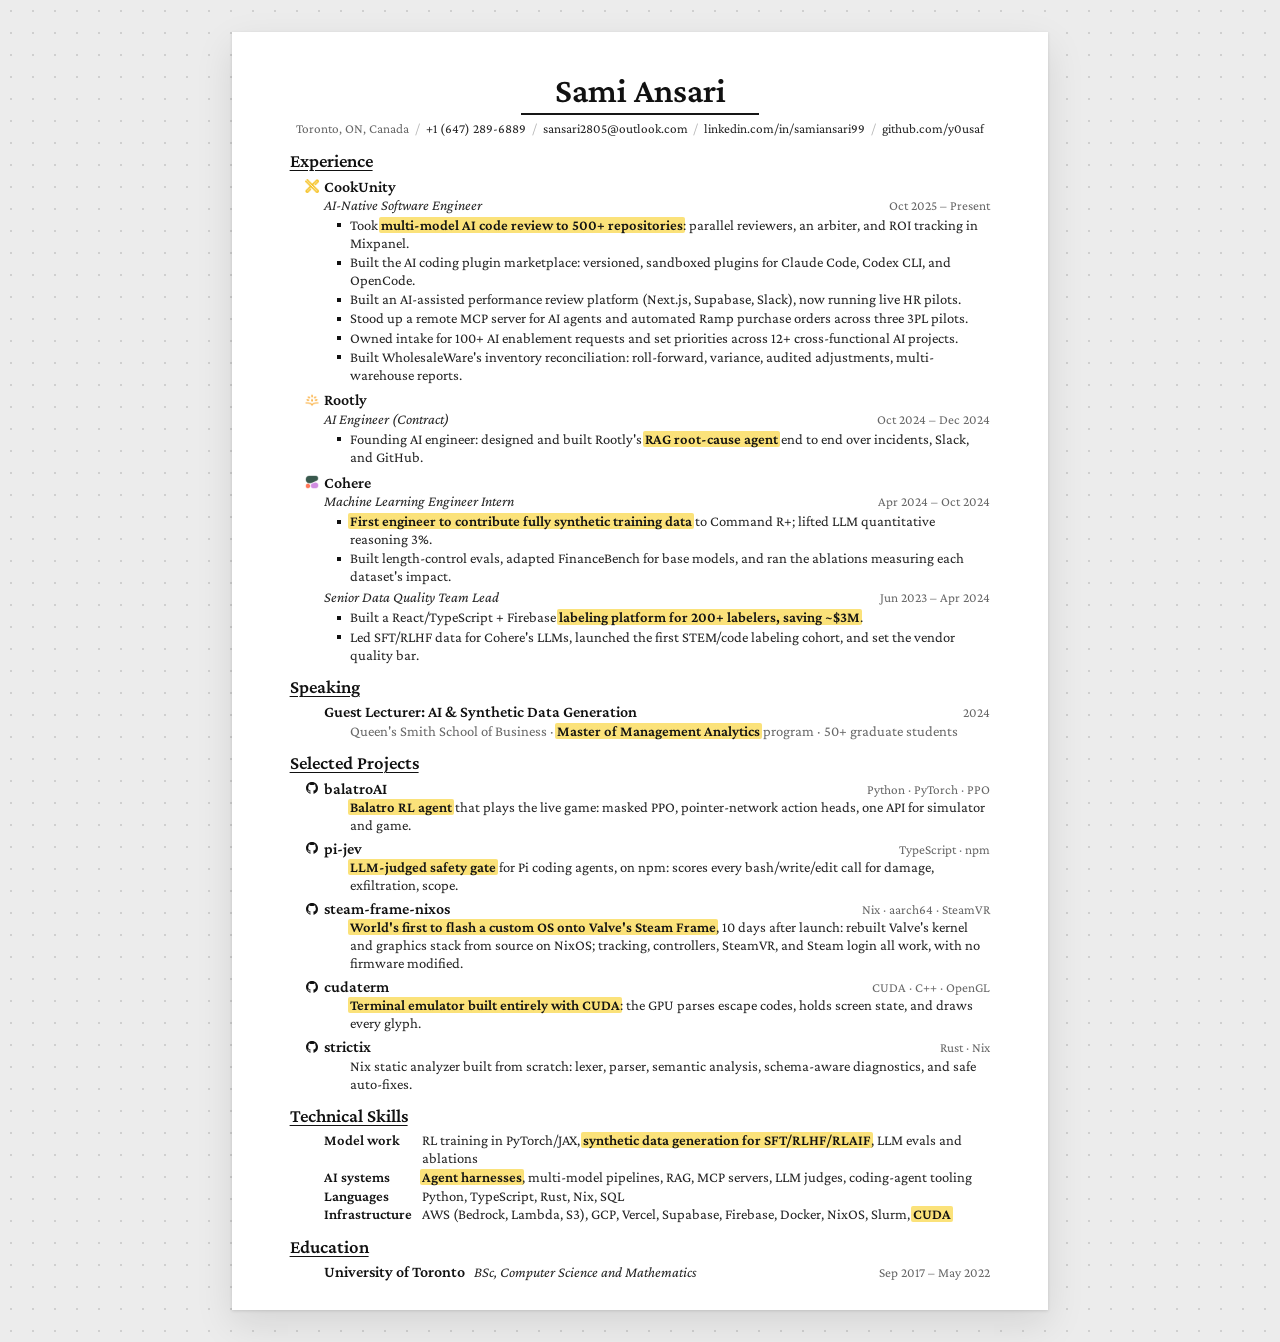
==== commit 8ea040ff: "Résumé: HTML and PDF" ====
--- a/index.html
+++ b/index.html
@@ -2,16 +2,17 @@
 <html lang="en">
 <head>
   <meta charset="utf-8">
-  <meta name="viewport" content="width=864">
+  <meta name="viewport" content="width=device-width, initial-scale=1">
   <title>Sami Ansari · Résumé</title>
   <style>
-    @font-face { font-family: "Familjen Grotesk"; src: url("assets/FamiljenGrotesk.ttf") format("truetype"); font-weight: 400 700; font-display: block; }
-    @font-face { font-family: "Familjen Grotesk"; src: url("assets/FamiljenGrotesk-Italic.ttf") format("truetype"); font-weight: 400 700; font-style: italic; font-display: block; }
-    :root { --ink: #111; --body: #222; --muted: #666; --rule: #161616; --highlight: #fbe27a; --font: "Familjen Grotesk", sans-serif; --indent: 0.16in; --icon: 14px; }
+    @font-face { font-family: "Crimson Pro"; src: url("assets/CrimsonPro-Regular.otf") format("opentype"); font-weight: 400; font-display: block; }
+    @font-face { font-family: "Crimson Pro"; src: url("assets/CrimsonPro-Italic.otf") format("opentype"); font-weight: 400; font-style: italic; font-display: block; }
+    @font-face { font-family: "Crimson Pro"; src: url("assets/CrimsonPro-SemiBold.otf") format("opentype"); font-weight: 600; font-display: block; }
+    :root { --ink: #111; --body: #222; --muted: #666; --rule: #161616; --highlight: #fbe27a; --serif: "Crimson Pro", Georgia, serif; --indent: 0.16in; --icon: 14px; }
     * { box-sizing: border-box; margin: 0; padding: 0; }
     html { background: radial-gradient(circle, rgb(0 0 0 / 12%) 1.4px, transparent 1.5px) 0 0 / 22px 22px, #ececec; }
-    body { padding: 32px 24px; color: var(--body); font: 9.6pt/1.3 var(--font); font-variant-numeric: lining-nums; -webkit-print-color-adjust: exact; print-color-adjust: exact; }
-    main { width: 8.5in; height: 11in; margin: 0 auto; padding: 0.4in 0.5in 0.3in; background: #fff; box-shadow: 0 1px 3px rgb(0 0 0 / 12%), 0 14px 36px rgb(0 0 0 / 10%); }
+    body { padding: 32px 16px; color: var(--body); font: 11pt/1.23 var(--serif); font-variant-numeric: lining-nums; -webkit-print-color-adjust: exact; print-color-adjust: exact; }
+    main { width: 8.5in; min-height: 11in; margin: 0 auto; padding: 0.42in 0.6in 0.3in; background: #fff; box-shadow: 0 1px 3px rgb(0 0 0 / 12%), 0 14px 36px rgb(0 0 0 / 10%); }
     a { color: inherit; text-decoration: none; }
     header { text-align: center; }
     h1 { display: inline-block; color: var(--ink); font-size: 2.364em; font-weight: 600; line-height: 1.05; padding: 0 0.35in 3pt; border-bottom: 2pt solid var(--rule); }
@@ -19,10 +20,10 @@
     .contact a { color: var(--body); }
     .contact a, .contact span { white-space: nowrap; }
     .sep { margin: 0 0.45em; color: #b5b5b5; }
-    section { margin-top: 12pt; }
+    section { margin-top: 9pt; }
     h2 { margin: 0 0 4pt; color: var(--ink); font-size: 1.273em; font-weight: 600; line-height: 1.15; text-decoration: underline 1pt; text-underline-offset: 2.5pt; }
     .entry, .project { position: relative; padding-left: calc(var(--indent) + var(--icon) + 5px); }
-    .entry + .entry { margin-top: 7pt; }
+    .entry + .entry { margin-top: 5pt; }
     .project + .project { margin-top: 3.5pt; }
     .head { display: flex; align-items: baseline; gap: 0.3em; }
     h3 { color: var(--ink); font-size: 1.091em; font-weight: 600; line-height: 1.2; }
@@ -36,24 +37,25 @@
     h3 a { color: var(--ink); }
     ul { margin-top: 1.5pt; padding-left: 13px; list-style: none; }
     li { position: relative; padding-left: 13px; }
-    li + li { margin-top: 1.5pt; }
+    li + li { margin-top: 0.8pt; }
     li::before { content: ""; position: absolute; left: 0; top: 0.5em; width: 4px; height: 4px; background: var(--ink); }
     strong { font-weight: 600; color: var(--ink); background: var(--highlight); padding: 0 1.5pt; margin: 0 -1.5pt; border-radius: 1.5pt; -webkit-box-decoration-break: clone; box-decoration-break: clone; }
     .project p, .detail { padding-left: 26px; }
     .detail { color: var(--muted); }
     .skills { display: grid; grid-template-columns: max-content 1fr; column-gap: 0.7em; row-gap: 0.5pt; padding-left: calc(var(--indent) + var(--icon) + 5px); }
     dt { color: var(--ink); font-weight: 600; }
-    @page { size: letter; margin: 0; }
-    @media print { html, body { background: #fff; padding: 0; } main { box-shadow: none; } }
+    @page { size: letter; margin: 0.4in 0.5in 0.3in; }
+    @media print { html, body { background: #fff; padding: 0; font-size: 10.2pt; } main { width: auto; min-height: 0; padding: 0; box-shadow: none; } }
+    @media screen and (max-width: 8.6in) { body { padding: 0; } main { width: auto; min-height: 0; padding: 24px; box-shadow: none; } .head { flex-wrap: wrap; } }
   </style>
 </head>
 <body>
   <main>
 <header><h1>Sami Ansari</h1><p class="contact"><span>Toronto, ON, Canada</span><span class="sep" aria-hidden="true">/</span><a href="tel:+16472896889">+1 (647) 289-6889</a><span class="sep" aria-hidden="true">/</span><a href="mailto:sansari2805@outlook.com">sansari2805@outlook.com</a><span class="sep" aria-hidden="true">/</span><a href="https://linkedin.com/in/samiansari99">linkedin.com/in/samiansari99</a><span class="sep" aria-hidden="true">/</span><a href="https://github.com/y0usaf">github.com/y0usaf</a></p></header>
 <section><h2>Experience</h2><article class="entry"><img class="logo" src="assets/cookunity.png" alt=""><h3>CookUnity</h3><div class="head"><span class="role">AI-Native Software Engineer</span><time>Oct 2025 – Present</time></div><ul><li>Took <strong>multi-model AI code review to 500+ repositories</strong>: parallel reviewers, an arbiter, and ROI tracking in Mixpanel.</li><li>Built the AI coding plugin marketplace: versioned, sandboxed plugins for Claude Code, Codex CLI, and OpenCode.</li><li>Built an AI-assisted performance review platform (Next.js, Supabase, Slack), now running live HR pilots.</li><li>Stood up a remote MCP server for AI agents and automated Ramp purchase orders across three 3PL pilots.</li><li>Owned intake for 100+ AI enablement requests and set priorities across 12+ cross-functional AI projects.</li><li>Built WholesaleWare&#x27;s inventory reconciliation: roll-forward, variance, audited adjustments, multi-warehouse reports.</li></ul></article><article class="entry"><img class="logo" src="assets/rootly.png" alt=""><h3>Rootly</h3><div class="head"><span class="role">AI Engineer (Contract)</span><time>Oct 2024 – Dec 2024</time></div><ul><li>Founding AI engineer: designed and built Rootly&#x27;s <strong>RAG root-cause agent</strong> end to end over incidents, Slack, and GitHub.</li></ul></article><article class="entry"><img class="logo" src="assets/cohere.png" alt=""><h3>Cohere</h3><div class="head"><span class="role">Machine Learning Engineer Intern</span><time>Apr 2024 – Oct 2024</time></div><ul><li><strong>First engineer to contribute fully synthetic training data</strong> to Command R+; lifted LLM quantitative reasoning 3%.</li><li>Built length-control evals, adapted FinanceBench for base models, and ran the ablations measuring each dataset&#x27;s impact.</li></ul><div class="head"><span class="role">Senior Data Quality Team Lead</span><time>Jun 2023 – Apr 2024</time></div><ul><li>Built a React/TypeScript + Firebase <strong>labeling platform for 200+ labelers, saving ~$3M</strong>.</li><li>Led SFT/RLHF data for Cohere&#x27;s LLMs, launched the first STEM/code labeling cohort, and set the vendor quality bar.</li></ul></article></section>
-<section><h2>Selected Projects</h2><article class="project"><div class="head"><svg class="mark" viewBox="0 0 16 16" aria-hidden="true"><path d="M8 0C3.58 0 0 3.58 0 8c0 3.54 2.29 6.53 5.47 7.59.4.07.55-.17.55-.38 0-.19-.01-.82-.01-1.49-2.01.37-2.53-.49-2.69-.94-.09-.23-.48-.94-.82-1.13-.28-.15-.68-.52-.01-.53.63-.01 1.08.58 1.23.82.72 1.21 1.87.87 2.33.66.07-.52.28-.87.51-1.07-1.78-.2-3.64-.89-3.64-3.95 0-.87.31-1.59.82-2.15-.08-.2-.36-1.02.08-2.12 0 0 .67-.21 2.2.82.64-.18 1.32-.27 2-.27.68 0 1.36.09 2 .27 1.53-1.04 2.2-.82 2.2-.82.44 1.1.16 1.92.08 2.12.51.56.82 1.27.82 2.15 0 3.07-1.87 3.75-3.65 3.95.29.25.54.73.54 1.48 0 1.07-.01 1.93-.01 2.2 0 .21.15.46.55.38A8.013 8.013 0 0016 8c0-4.42-3.58-8-8-8z"/></svg><h3><a href="https://github.com/y0usaf/balatroai">balatroAI</a></h3><span class="stack">Python · PyTorch · PPO</span></div><p><strong>Balatro RL agent</strong> that plays the live game: masked PPO, pointer-network action heads, one API for simulator and game.</p></article><article class="project"><div class="head"><svg class="mark" viewBox="0 0 16 16" aria-hidden="true"><path d="M8 0C3.58 0 0 3.58 0 8c0 3.54 2.29 6.53 5.47 7.59.4.07.55-.17.55-.38 0-.19-.01-.82-.01-1.49-2.01.37-2.53-.49-2.69-.94-.09-.23-.48-.94-.82-1.13-.28-.15-.68-.52-.01-.53.63-.01 1.08.58 1.23.82.72 1.21 1.87.87 2.33.66.07-.52.28-.87.51-1.07-1.78-.2-3.64-.89-3.64-3.95 0-.87.31-1.59.82-2.15-.08-.2-.36-1.02.08-2.12 0 0 .67-.21 2.2.82.64-.18 1.32-.27 2-.27.68 0 1.36.09 2 .27 1.53-1.04 2.2-.82 2.2-.82.44 1.1.16 1.92.08 2.12.51.56.82 1.27.82 2.15 0 3.07-1.87 3.75-3.65 3.95.29.25.54.73.54 1.48 0 1.07-.01 1.93-.01 2.2 0 .21.15.46.55.38A8.013 8.013 0 0016 8c0-4.42-3.58-8-8-8z"/></svg><h3><a href="https://github.com/y0usaf/pi-jev">pi-jev</a></h3><span class="stack">TypeScript · npm</span></div><p>LLM-judged safety gate for Pi coding agents, on npm: scores every bash/write/edit call for damage, exfiltration, scope.</p></article><article class="project"><div class="head"><svg class="mark" viewBox="0 0 16 16" aria-hidden="true"><path d="M8 0C3.58 0 0 3.58 0 8c0 3.54 2.29 6.53 5.47 7.59.4.07.55-.17.55-.38 0-.19-.01-.82-.01-1.49-2.01.37-2.53-.49-2.69-.94-.09-.23-.48-.94-.82-1.13-.28-.15-.68-.52-.01-.53.63-.01 1.08.58 1.23.82.72 1.21 1.87.87 2.33.66.07-.52.28-.87.51-1.07-1.78-.2-3.64-.89-3.64-3.95 0-.87.31-1.59.82-2.15-.08-.2-.36-1.02.08-2.12 0 0 .67-.21 2.2.82.64-.18 1.32-.27 2-.27.68 0 1.36.09 2 .27 1.53-1.04 2.2-.82 2.2-.82.44 1.1.16 1.92.08 2.12.51.56.82 1.27.82 2.15 0 3.07-1.87 3.75-3.65 3.95.29.25.54.73.54 1.48 0 1.07-.01 1.93-.01 2.2 0 .21.15.46.55.38A8.013 8.013 0 0016 8c0-4.42-3.58-8-8-8z"/></svg><h3><a href="https://github.com/y0usaf/steam-frame-nixos">steam-frame-nixos</a></h3><span class="stack">Nix · aarch64 · SteamVR</span></div><p><strong>World&#x27;s first to flash a custom OS onto Valve&#x27;s Steam Frame</strong>, 10 days after launch: rebuilt Valve&#x27;s kernel and graphics stack from source on NixOS; tracking, controllers, SteamVR, and Steam login all work, with no firmware modified.</p></article><article class="project"><div class="head"><svg class="mark" viewBox="0 0 16 16" aria-hidden="true"><path d="M8 0C3.58 0 0 3.58 0 8c0 3.54 2.29 6.53 5.47 7.59.4.07.55-.17.55-.38 0-.19-.01-.82-.01-1.49-2.01.37-2.53-.49-2.69-.94-.09-.23-.48-.94-.82-1.13-.28-.15-.68-.52-.01-.53.63-.01 1.08.58 1.23.82.72 1.21 1.87.87 2.33.66.07-.52.28-.87.51-1.07-1.78-.2-3.64-.89-3.64-3.95 0-.87.31-1.59.82-2.15-.08-.2-.36-1.02.08-2.12 0 0 .67-.21 2.2.82.64-.18 1.32-.27 2-.27.68 0 1.36.09 2 .27 1.53-1.04 2.2-.82 2.2-.82.44 1.1.16 1.92.08 2.12.51.56.82 1.27.82 2.15 0 3.07-1.87 3.75-3.65 3.95.29.25.54.73.54 1.48 0 1.07-.01 1.93-.01 2.2 0 .21.15.46.55.38A8.013 8.013 0 0016 8c0-4.42-3.58-8-8-8z"/></svg><h3><a href="https://github.com/y0usaf/cudaterm">cudaterm</a></h3><span class="stack">CUDA · C++ · OpenGL</span></div><p><strong>Terminal emulator built entirely with CUDA</strong>: the GPU parses escape codes, holds screen state, and draws every glyph.</p></article><article class="project"><div class="head"><svg class="mark" viewBox="0 0 16 16" aria-hidden="true"><path d="M8 0C3.58 0 0 3.58 0 8c0 3.54 2.29 6.53 5.47 7.59.4.07.55-.17.55-.38 0-.19-.01-.82-.01-1.49-2.01.37-2.53-.49-2.69-.94-.09-.23-.48-.94-.82-1.13-.28-.15-.68-.52-.01-.53.63-.01 1.08.58 1.23.82.72 1.21 1.87.87 2.33.66.07-.52.28-.87.51-1.07-1.78-.2-3.64-.89-3.64-3.95 0-.87.31-1.59.82-2.15-.08-.2-.36-1.02.08-2.12 0 0 .67-.21 2.2.82.64-.18 1.32-.27 2-.27.68 0 1.36.09 2 .27 1.53-1.04 2.2-.82 2.2-.82.44 1.1.16 1.92.08 2.12.51.56.82 1.27.82 2.15 0 3.07-1.87 3.75-3.65 3.95.29.25.54.73.54 1.48 0 1.07-.01 1.93-.01 2.2 0 .21.15.46.55.38A8.013 8.013 0 0016 8c0-4.42-3.58-8-8-8z"/></svg><h3><a href="https://github.com/y0usaf/strictix">strictix</a></h3><span class="stack">Rust · Nix</span></div><p>Nix static analyzer built from scratch: lexer, parser, semantic analysis, schema-aware diagnostics, and safe auto-fixes.</p></article></section>
+<section><h2>Speaking</h2><article class="entry"><div class="head"><h3>Guest Lecturer: AI &amp; Synthetic Data Generation</h3><time>2024</time></div><p class="detail">Queen&#x27;s Smith School of Business · <strong>Master of Management Analytics</strong> program · 50+ graduate students</p></article></section>
+<section><h2>Selected Projects</h2><article class="project"><div class="head"><svg class="mark" viewBox="0 0 16 16" aria-hidden="true"><path d="M8 0C3.58 0 0 3.58 0 8c0 3.54 2.29 6.53 5.47 7.59.4.07.55-.17.55-.38 0-.19-.01-.82-.01-1.49-2.01.37-2.53-.49-2.69-.94-.09-.23-.48-.94-.82-1.13-.28-.15-.68-.52-.01-.53.63-.01 1.08.58 1.23.82.72 1.21 1.87.87 2.33.66.07-.52.28-.87.51-1.07-1.78-.2-3.64-.89-3.64-3.95 0-.87.31-1.59.82-2.15-.08-.2-.36-1.02.08-2.12 0 0 .67-.21 2.2.82.64-.18 1.32-.27 2-.27.68 0 1.36.09 2 .27 1.53-1.04 2.2-.82 2.2-.82.44 1.1.16 1.92.08 2.12.51.56.82 1.27.82 2.15 0 3.07-1.87 3.75-3.65 3.95.29.25.54.73.54 1.48 0 1.07-.01 1.93-.01 2.2 0 .21.15.46.55.38A8.013 8.013 0 0016 8c0-4.42-3.58-8-8-8z"/></svg><h3><a href="https://github.com/y0usaf/balatroai">balatroAI</a></h3><span class="stack">Python · PyTorch · PPO</span></div><p><strong>Balatro RL agent</strong> that plays the live game: masked PPO, pointer-network action heads, one API for simulator and game.</p></article><article class="project"><div class="head"><svg class="mark" viewBox="0 0 16 16" aria-hidden="true"><path d="M8 0C3.58 0 0 3.58 0 8c0 3.54 2.29 6.53 5.47 7.59.4.07.55-.17.55-.38 0-.19-.01-.82-.01-1.49-2.01.37-2.53-.49-2.69-.94-.09-.23-.48-.94-.82-1.13-.28-.15-.68-.52-.01-.53.63-.01 1.08.58 1.23.82.72 1.21 1.87.87 2.33.66.07-.52.28-.87.51-1.07-1.78-.2-3.64-.89-3.64-3.95 0-.87.31-1.59.82-2.15-.08-.2-.36-1.02.08-2.12 0 0 .67-.21 2.2.82.64-.18 1.32-.27 2-.27.68 0 1.36.09 2 .27 1.53-1.04 2.2-.82 2.2-.82.44 1.1.16 1.92.08 2.12.51.56.82 1.27.82 2.15 0 3.07-1.87 3.75-3.65 3.95.29.25.54.73.54 1.48 0 1.07-.01 1.93-.01 2.2 0 .21.15.46.55.38A8.013 8.013 0 0016 8c0-4.42-3.58-8-8-8z"/></svg><h3><a href="https://github.com/y0usaf/pi-jev">pi-jev</a></h3><span class="stack">TypeScript · npm</span></div><p><strong>LLM-judged safety gate</strong> for Pi coding agents, on npm: scores every bash/write/edit call for damage, exfiltration, scope.</p></article><article class="project"><div class="head"><svg class="mark" viewBox="0 0 16 16" aria-hidden="true"><path d="M8 0C3.58 0 0 3.58 0 8c0 3.54 2.29 6.53 5.47 7.59.4.07.55-.17.55-.38 0-.19-.01-.82-.01-1.49-2.01.37-2.53-.49-2.69-.94-.09-.23-.48-.94-.82-1.13-.28-.15-.68-.52-.01-.53.63-.01 1.08.58 1.23.82.72 1.21 1.87.87 2.33.66.07-.52.28-.87.51-1.07-1.78-.2-3.64-.89-3.64-3.95 0-.87.31-1.59.82-2.15-.08-.2-.36-1.02.08-2.12 0 0 .67-.21 2.2.82.64-.18 1.32-.27 2-.27.68 0 1.36.09 2 .27 1.53-1.04 2.2-.82 2.2-.82.44 1.1.16 1.92.08 2.12.51.56.82 1.27.82 2.15 0 3.07-1.87 3.75-3.65 3.95.29.25.54.73.54 1.48 0 1.07-.01 1.93-.01 2.2 0 .21.15.46.55.38A8.013 8.013 0 0016 8c0-4.42-3.58-8-8-8z"/></svg><h3><a href="https://github.com/y0usaf/steam-frame-nixos">steam-frame-nixos</a></h3><span class="stack">Nix · aarch64 · SteamVR</span></div><p><strong>World&#x27;s first to flash a custom OS onto Valve&#x27;s Steam Frame</strong>, 10 days after launch: rebuilt Valve&#x27;s kernel and graphics stack from source on NixOS; tracking, controllers, SteamVR, and Steam login all work, with no firmware modified.</p></article><article class="project"><div class="head"><svg class="mark" viewBox="0 0 16 16" aria-hidden="true"><path d="M8 0C3.58 0 0 3.58 0 8c0 3.54 2.29 6.53 5.47 7.59.4.07.55-.17.55-.38 0-.19-.01-.82-.01-1.49-2.01.37-2.53-.49-2.69-.94-.09-.23-.48-.94-.82-1.13-.28-.15-.68-.52-.01-.53.63-.01 1.08.58 1.23.82.72 1.21 1.87.87 2.33.66.07-.52.28-.87.51-1.07-1.78-.2-3.64-.89-3.64-3.95 0-.87.31-1.59.82-2.15-.08-.2-.36-1.02.08-2.12 0 0 .67-.21 2.2.82.64-.18 1.32-.27 2-.27.68 0 1.36.09 2 .27 1.53-1.04 2.2-.82 2.2-.82.44 1.1.16 1.92.08 2.12.51.56.82 1.27.82 2.15 0 3.07-1.87 3.75-3.65 3.95.29.25.54.73.54 1.48 0 1.07-.01 1.93-.01 2.2 0 .21.15.46.55.38A8.013 8.013 0 0016 8c0-4.42-3.58-8-8-8z"/></svg><h3><a href="https://github.com/y0usaf/cudaterm">cudaterm</a></h3><span class="stack">CUDA · C++ · OpenGL</span></div><p><strong>Terminal emulator built entirely with CUDA</strong>: the GPU parses escape codes, holds screen state, and draws every glyph.</p></article><article class="project"><div class="head"><svg class="mark" viewBox="0 0 16 16" aria-hidden="true"><path d="M8 0C3.58 0 0 3.58 0 8c0 3.54 2.29 6.53 5.47 7.59.4.07.55-.17.55-.38 0-.19-.01-.82-.01-1.49-2.01.37-2.53-.49-2.69-.94-.09-.23-.48-.94-.82-1.13-.28-.15-.68-.52-.01-.53.63-.01 1.08.58 1.23.82.72 1.21 1.87.87 2.33.66.07-.52.28-.87.51-1.07-1.78-.2-3.64-.89-3.64-3.95 0-.87.31-1.59.82-2.15-.08-.2-.36-1.02.08-2.12 0 0 .67-.21 2.2.82.64-.18 1.32-.27 2-.27.68 0 1.36.09 2 .27 1.53-1.04 2.2-.82 2.2-.82.44 1.1.16 1.92.08 2.12.51.56.82 1.27.82 2.15 0 3.07-1.87 3.75-3.65 3.95.29.25.54.73.54 1.48 0 1.07-.01 1.93-.01 2.2 0 .21.15.46.55.38A8.013 8.013 0 0016 8c0-4.42-3.58-8-8-8z"/></svg><h3><a href="https://github.com/y0usaf/strictix">strictix</a></h3><span class="stack">Rust · Nix</span></div><p>Nix static analyzer built from scratch: lexer, parser, semantic analysis, schema-aware diagnostics, and safe auto-fixes.</p></article></section>
 <section><h2>Technical Skills</h2><dl class="skills"><dt>Model work</dt><dd>RL training in PyTorch/JAX, <strong>synthetic data generation for SFT/RLHF/RLAIF</strong>, LLM evals and ablations</dd><dt>AI systems</dt><dd><strong>Agent harnesses</strong>, multi-model pipelines, RAG, MCP servers, LLM judges, coding-agent tooling</dd><dt>Languages</dt><dd>Python, TypeScript, Rust, Nix, SQL</dd><dt>Infrastructure</dt><dd>AWS (Bedrock, Lambda, S3), GCP, Vercel, Supabase, Firebase, Docker, NixOS, Slurm, <strong>CUDA</strong></dd></dl></section>
-<section><h2>Speaking</h2><article class="entry"><div class="head"><h3><strong>Guest Lecturer</strong>: AI &amp; Synthetic Data Generation</h3><time>2024</time></div><p class="detail">Queen&#x27;s Smith School of Business · Master of Management Analytics program · 50+ graduate students</p></article></section>
 <section><h2>Education</h2><article class="entry"><div class="head"><h3>University of Toronto</h3><span class="role">BSc, Computer Science and Mathematics</span><time>Sep 2017 – May 2022</time></div></article></section>
   </main>
 </body>
